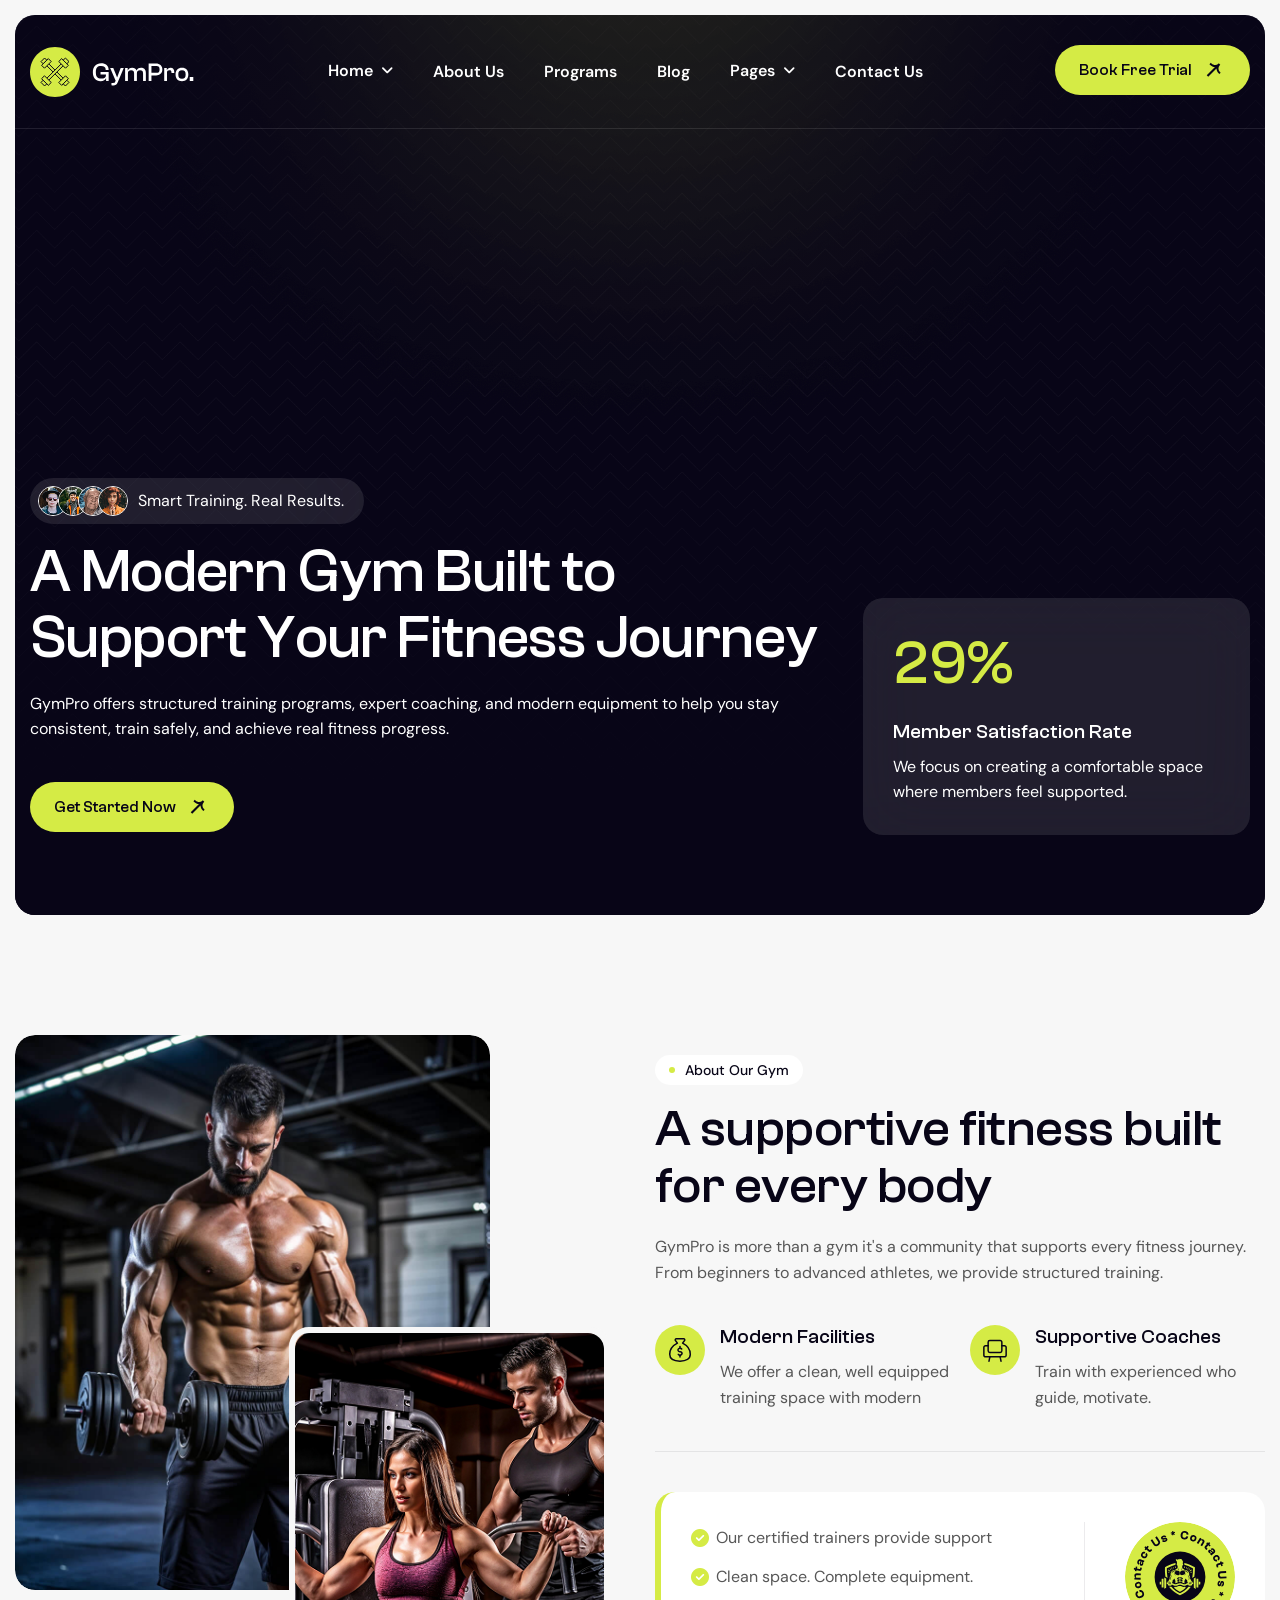
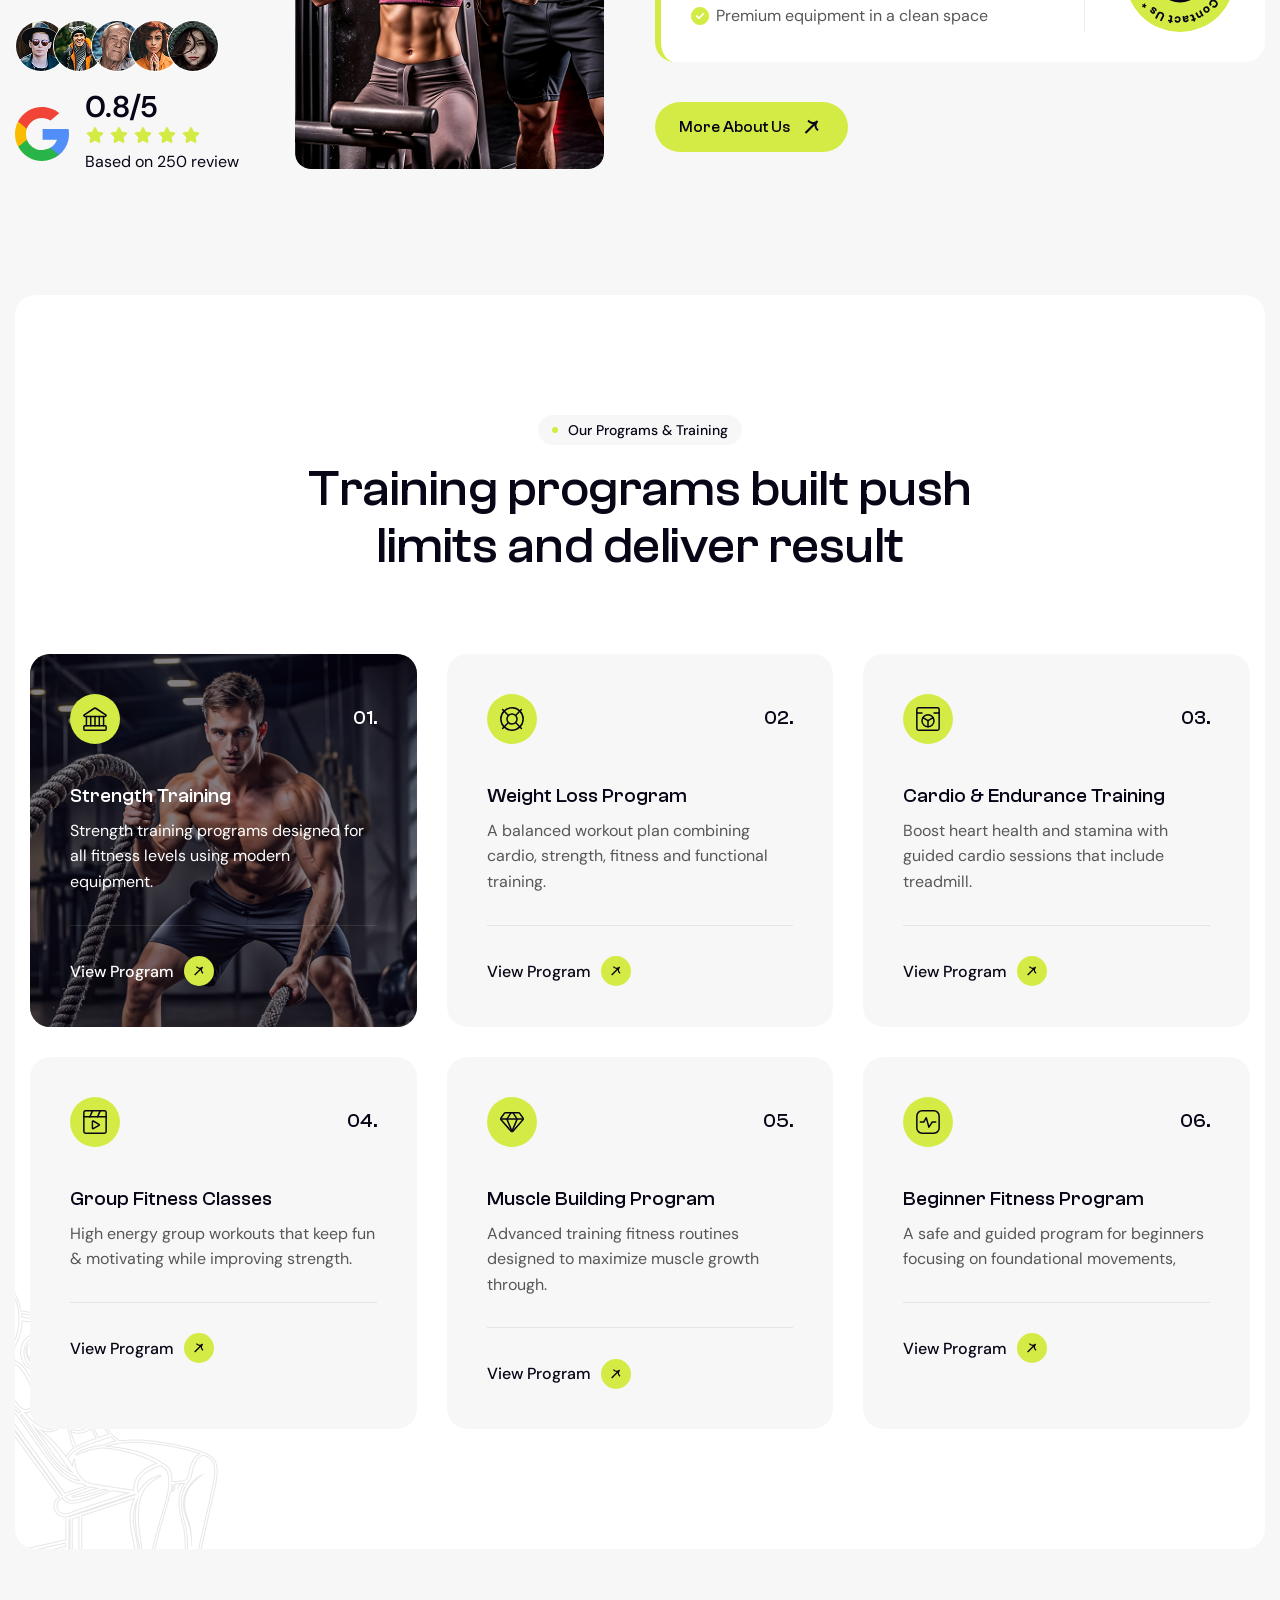
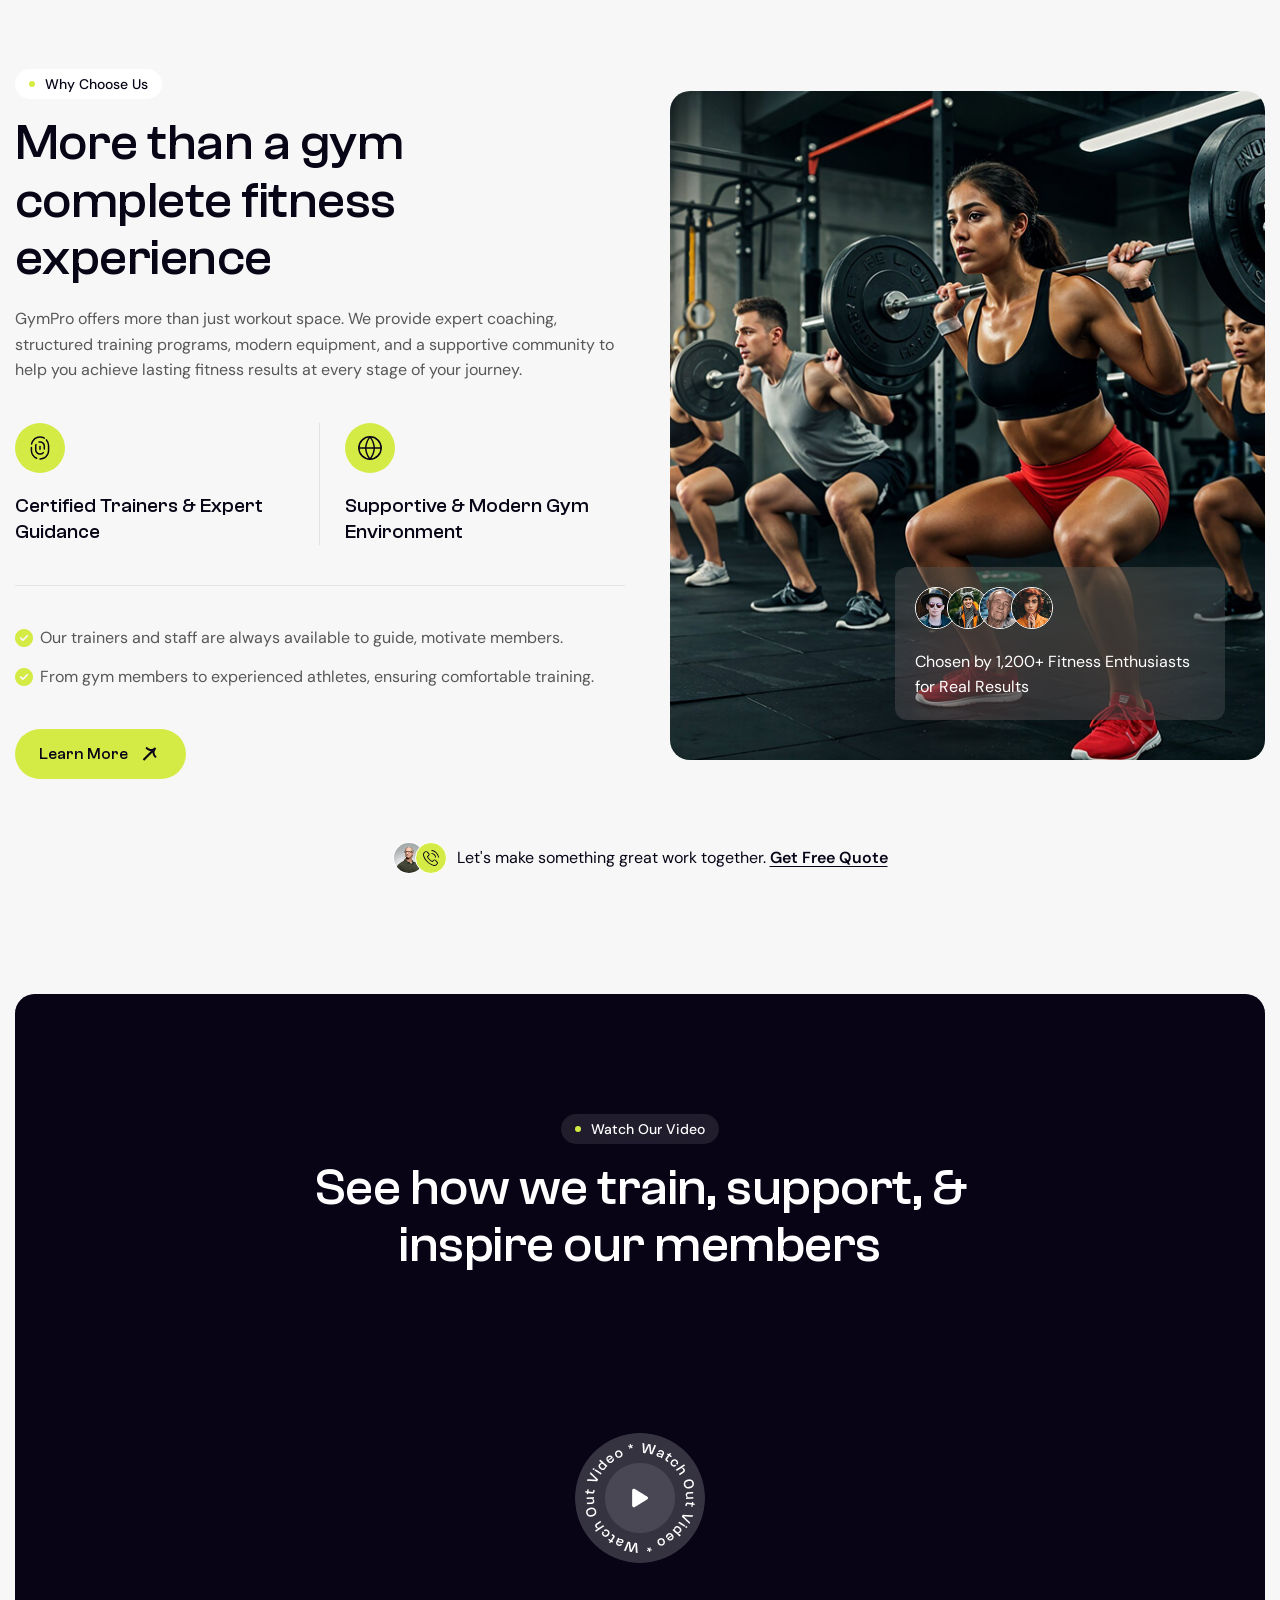
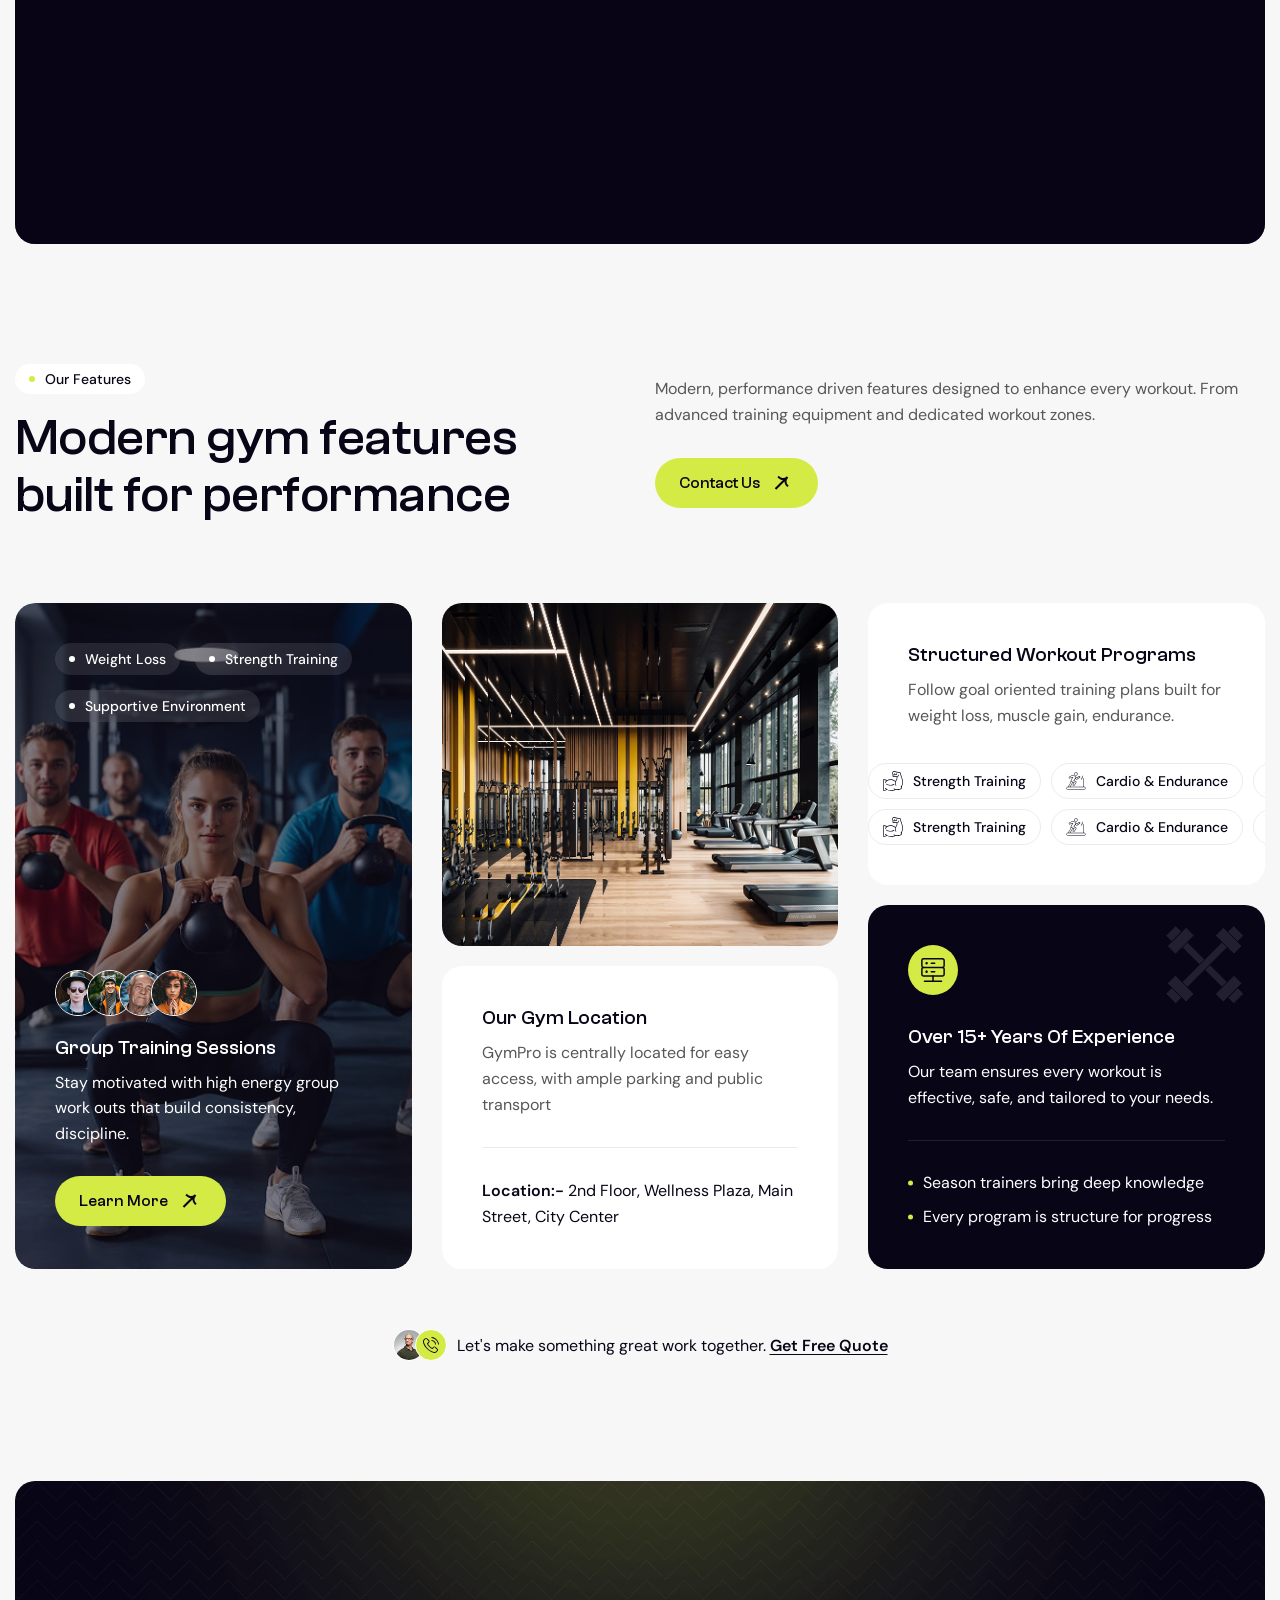
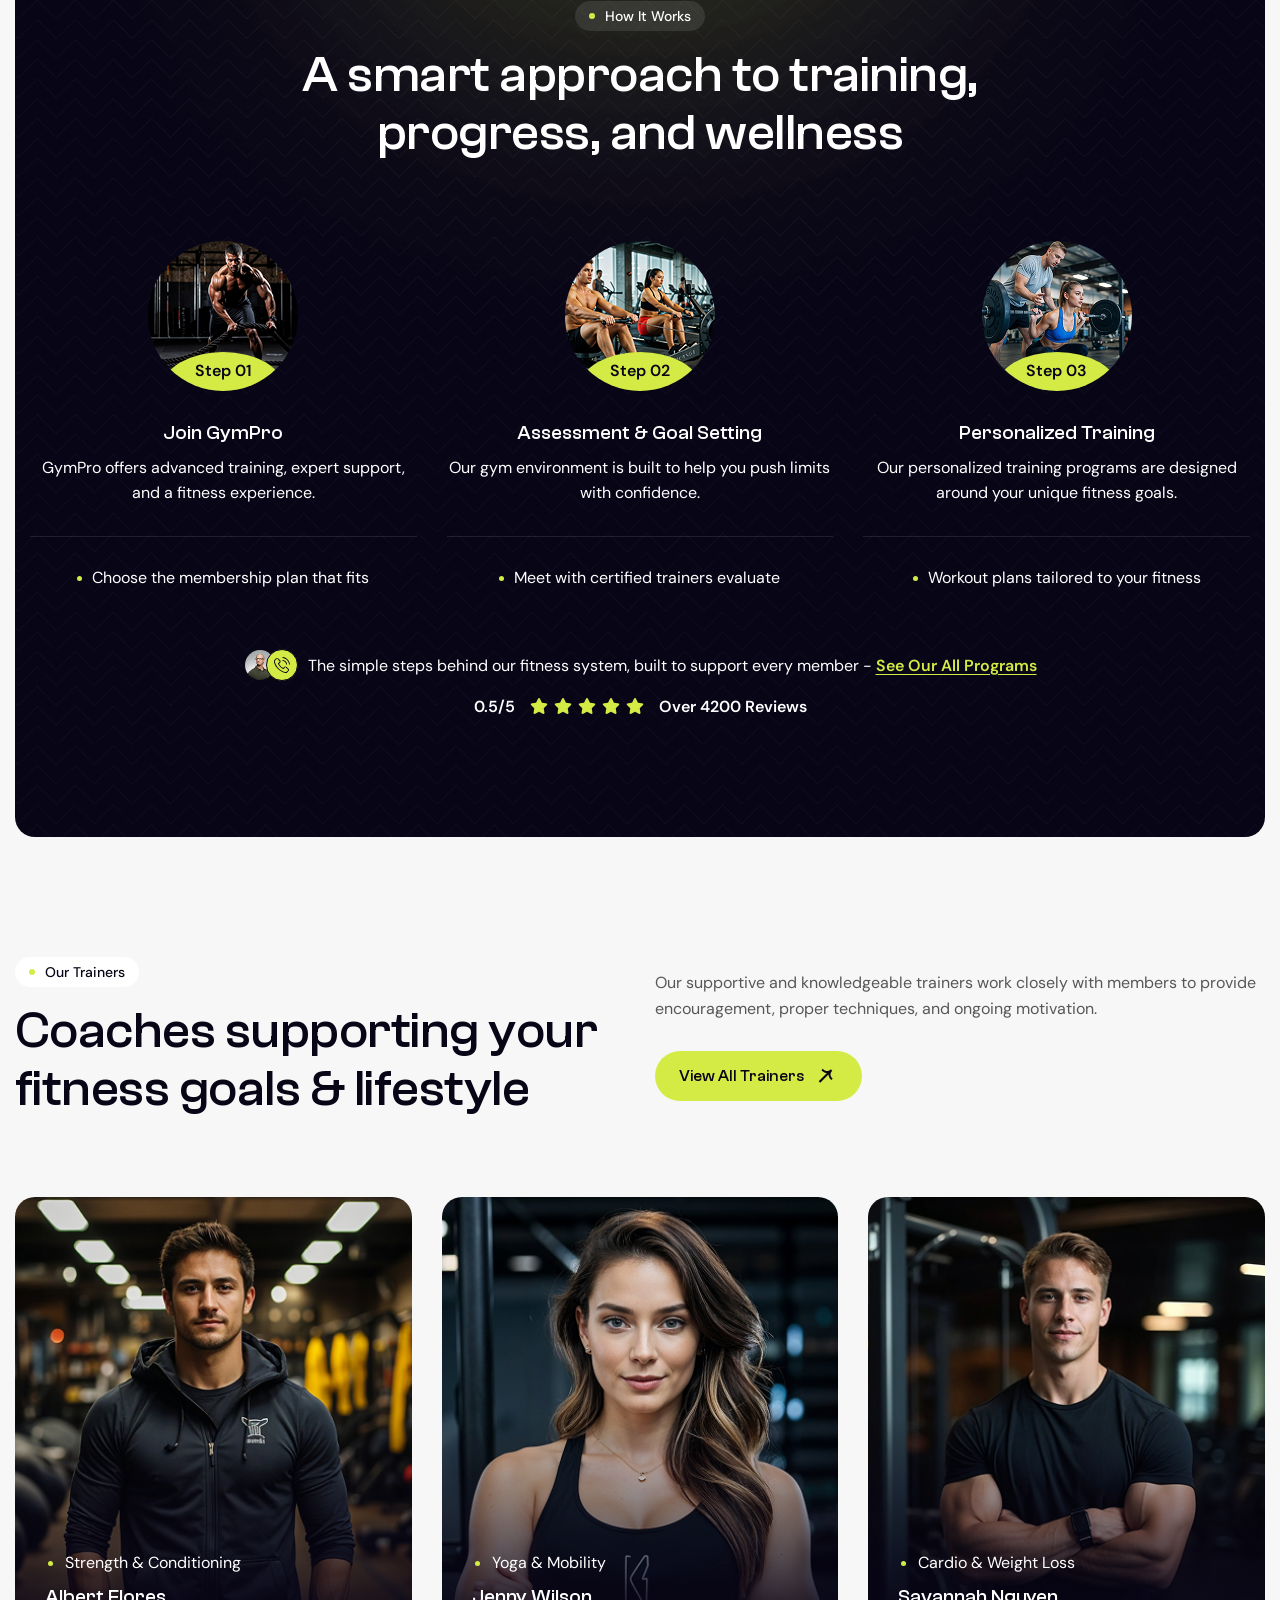
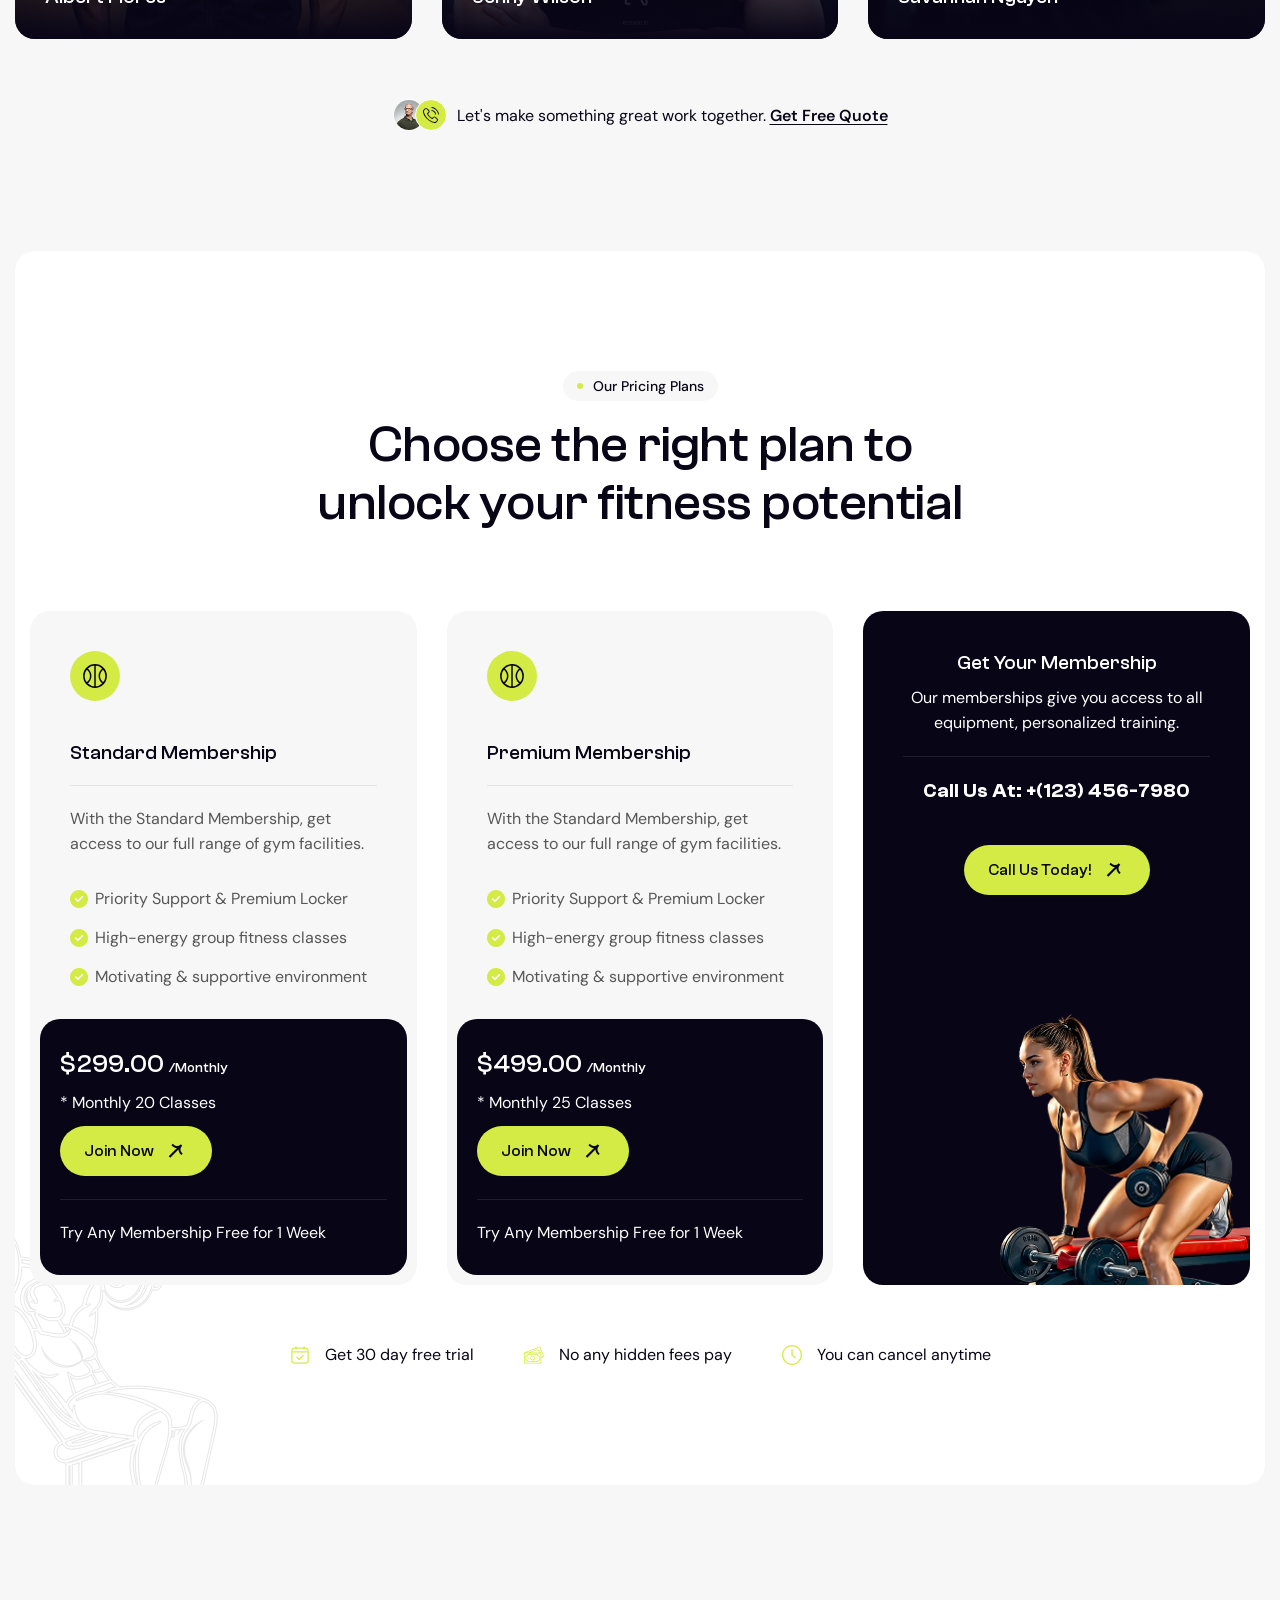
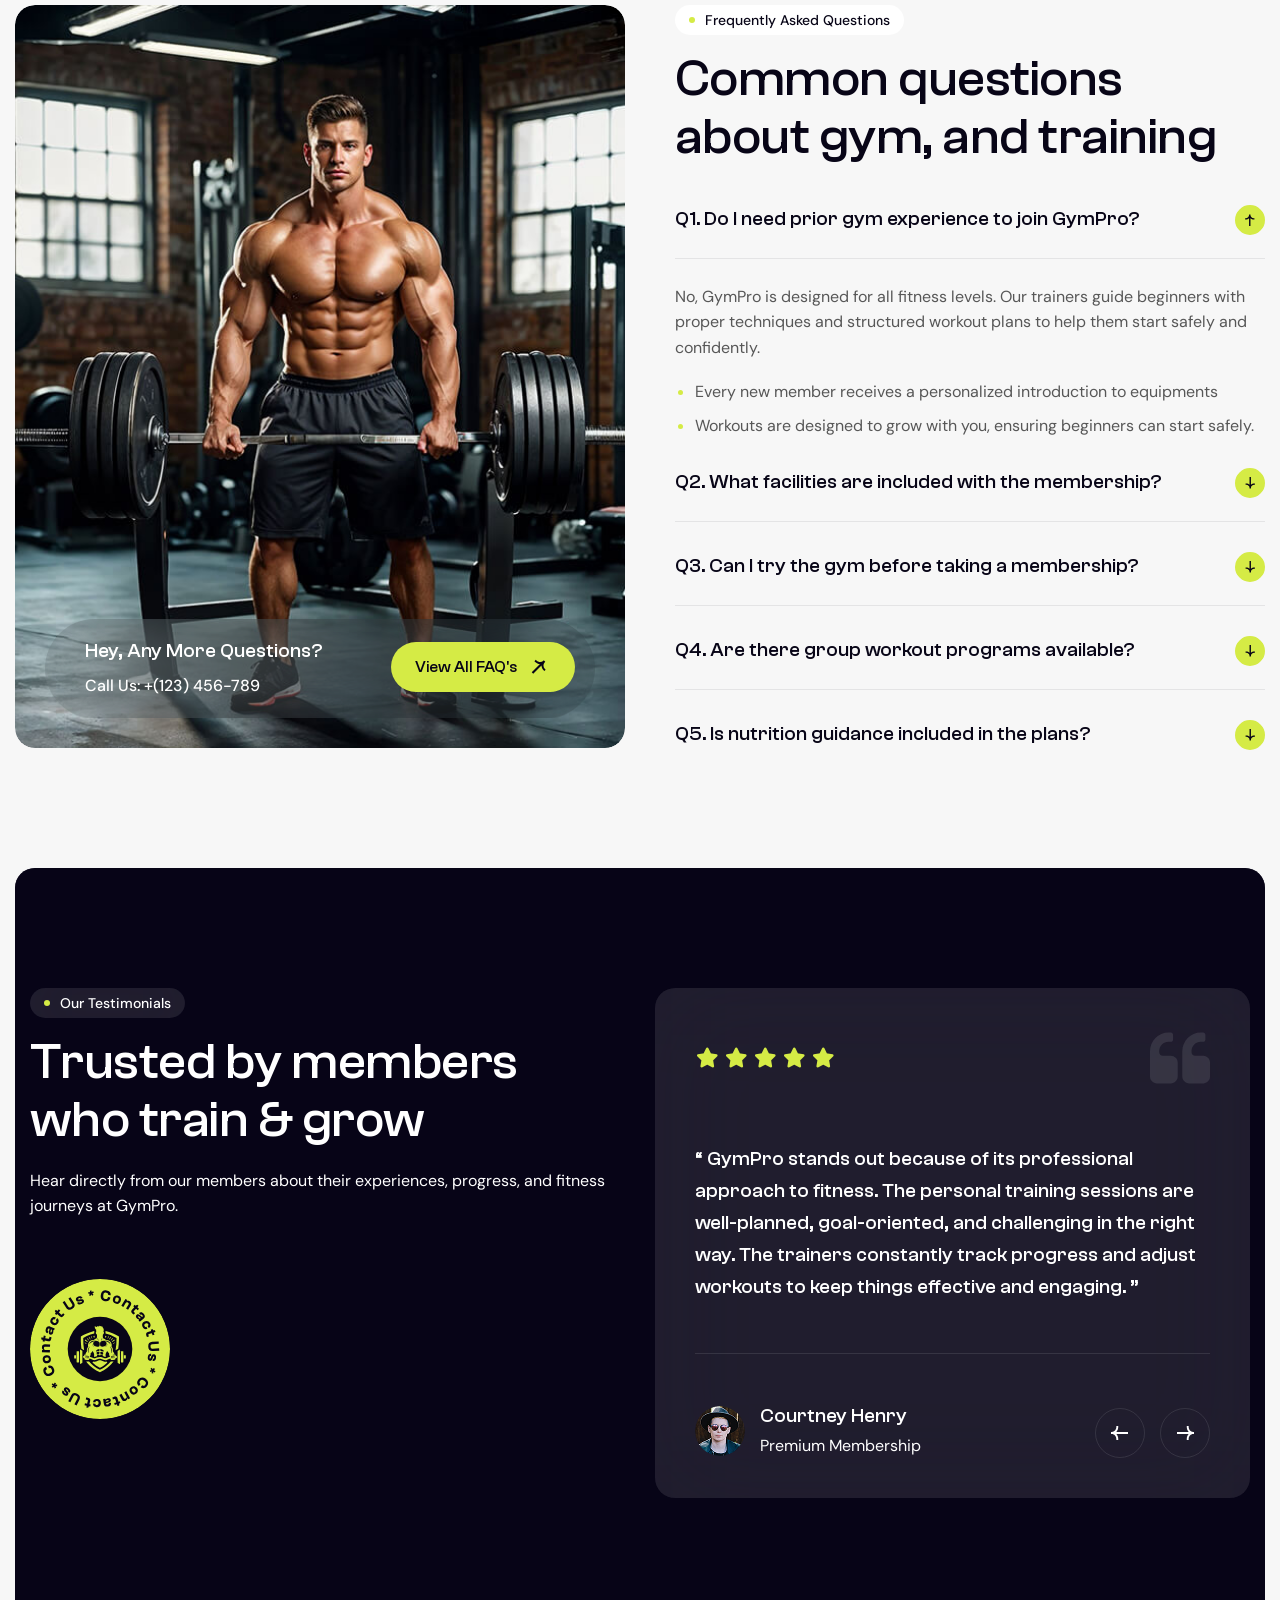
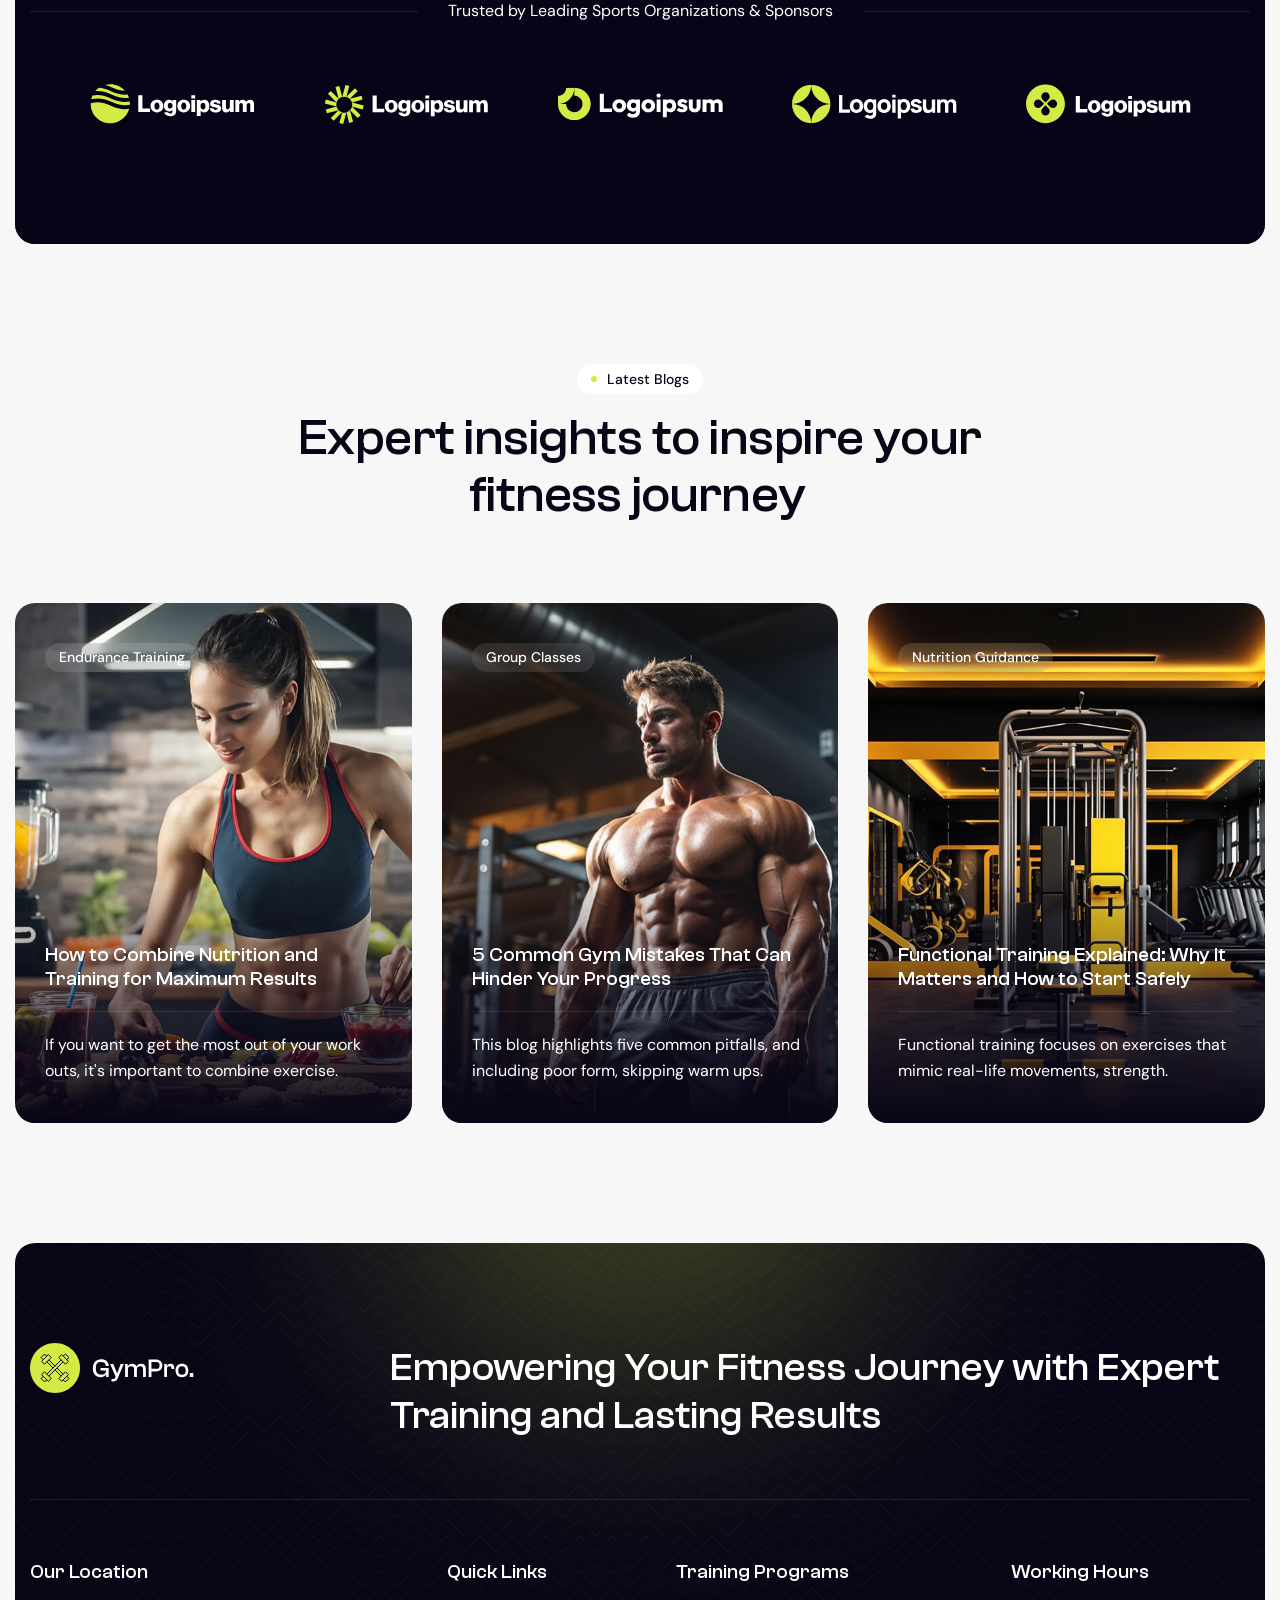
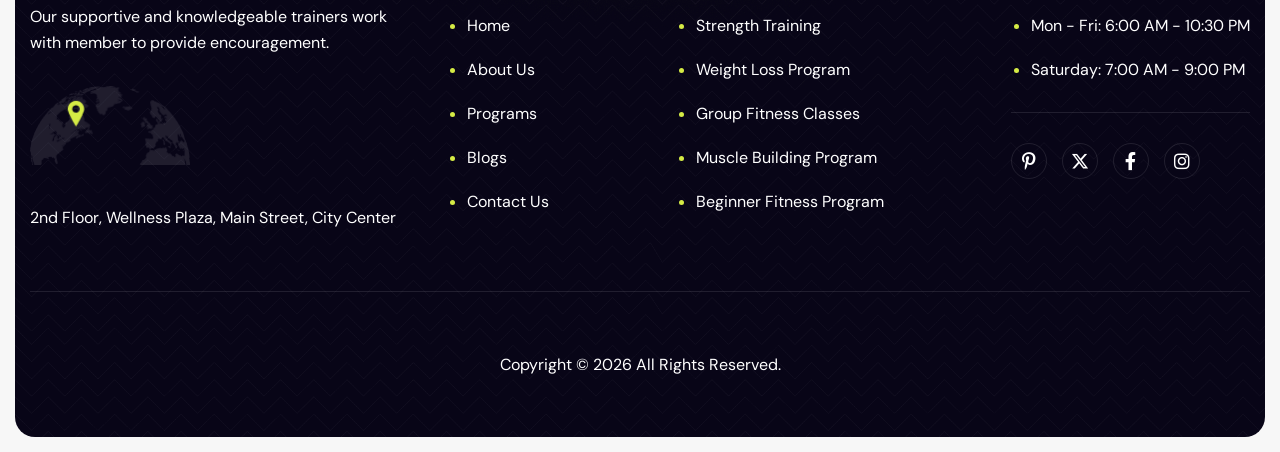
==== index.html @ 41139fae "initialize website project structure with assets, styles, fonts, and base HTML template" ====
<!DOCTYPE html>
<html lang="zxx">
<head>
	<!-- Meta -->
	<meta charset="utf-8">
	<meta http-equiv="X-UA-Compatible" content="IE=edge">
	<meta name="viewport" content="width=device-width, initial-scale=1.0, maximum-scale=1">
	<meta name="description" content="">
	<meta name="keywords" content="">
	<meta name="author" content="Awaiken">
	<!-- Page Title -->
    <title>Gympro - Fitness and Gym HTML Template</title>
	<!-- Favicon Icon -->
	<link rel="shortcut icon" type="image/x-icon" href="images/favicon.png">
    <!-- Google Fonts Css-->
    <link href="css/google-fonts.css" rel="stylesheet">
    <!-- Custom Fonts Css-->
	<link href="css/fonts.css" rel="stylesheet" media="screen">
	<!-- Bootstrap Css -->
	<link href="css/bootstrap.min.css" rel="stylesheet" media="screen">
	<!-- SlickNav Css -->
	<link href="css/slicknav.min.css" rel="stylesheet">
	<!-- Swiper Css -->
	<link rel="stylesheet" href="css/swiper-bundle.min.css">
	<!-- Font Awesome Icon Css-->
	<link href="css/all.min.css" rel="stylesheet" media="screen">
	<!-- Animated Css -->
	<link href="css/animate.css" rel="stylesheet">
    <!-- Magnific Popup Core Css File -->
	<link rel="stylesheet" href="css/magnific-popup.css">
	<!-- Mouse Cursor Css File -->
	<link rel="stylesheet" href="css/mousecursor.css">
	<!-- Main Custom Css -->
	<link href="css/custom.css" rel="stylesheet" media="screen">
</head>
<body>

    <!-- Preloader Start -->
	<div class="preloader">
		<div class="loading-container">
			<div class="loading"></div>
			<div id="loading-icon"><img src="images/loader.svg" alt=""></div>
		</div>
	</div>
	<!-- Preloader End -->

    <!-- Header Start -->
	<header class="main-header">
		<div class="header-sticky">
			<nav class="navbar navbar-expand-lg">
				<div class="container">
					<!-- Logo Start -->
					<a class="navbar-brand" href="index.html">
						<img src="images/logo.svg" alt="Logo">
					</a>
					<!-- Logo End -->

                    <!-- Main Menu Start -->
                    <div class="collapse navbar-collapse main-menu">
                        <div class="nav-menu-wrapper">
                            <ul class="navbar-nav mr-auto" id="menu">
                                <li class="nav-item submenu"><a class="nav-link" href="index.html">Home</a>
                                    <ul>
                                        <li class="nav-item"><a class="nav-link" href="index.html">Home - Version 1</a></li>
                                        <li class="nav-item"><a class="nav-link" href="index-2.html">Home - Version 2</a></li>
                                        <li class="nav-item"><a class="nav-link" href="index-3.html">Home - Version 3</a></li>
                                    </ul>
                                </li>
                                <li class="nav-item"><a class="nav-link" href="about.html">About Us</a>
                                <li class="nav-item"><a class="nav-link" href="programs.html">Programs</a></li>
                                <li class="nav-item"><a class="nav-link" href="blog.html">Blog</a></li>
                                <li class="nav-item submenu"><a class="nav-link" href="index.html#">Pages</a>
                                    <ul>
                                        <li class="nav-item"><a class="nav-link" href="program-single.html">Program Details</a></li>
                                        <li class="nav-item"><a class="nav-link" href="blog-single.html">Blog Details</a></li>
                                        <li class="nav-item"><a class="nav-link" href="trainers.html">Our Trainers</a></li>
                                        <li class="nav-item"><a class="nav-link" href="trainer-single.html">Trainer Details</a></li>
                                        <li class="nav-item"><a class="nav-link" href="pricing.html">Pricing Plan</a></li>
                                        <li class="nav-item"><a class="nav-link" href="testimonials.html">Testimonials</a></li>
                                        <li class="nav-item"><a class="nav-link" href="image-gallery.html">Image Gallery</a></li>
                                        <li class="nav-item"><a class="nav-link" href="video-gallery.html">Video Gallery</a></li>
                                        <li class="nav-item"><a class="nav-link" href="faqs.html">FAQs</a></li>
                                        <li class="nav-item"><a class="nav-link" href="404.html">404</a></li>
                                    </ul>
                                </li>
                                <li class="nav-item"><a class="nav-link" href="contact.html">Contact Us</a></li>
                            </ul>
                        </div>
                        
                        <!-- Header Btn Start -->
                        <div class="header-btn">
                            <a href="contact.html" class="btn-default btn-highlighted">Book Free Trial</a>
                        </div>
                        <!-- Header Btn End -->
                    </div>
					<!-- Main Menu End -->
					<div class="navbar-toggle"></div>
				</div>
			</nav>
			<div class="responsive-menu"></div>
		</div>
	</header>
	<!-- Header End -->

    <!-- Hero Section Start -->
    <div class="hero dark-section parallaxie">
        <!-- Video Start -->
        <div class="hero-bg-video">
            <!-- Selfhosted Video Start -->
            <!-- <video autoplay muted loop id="herovideo"><source src="images/hero-bg-video.mp4" type="video/mp4"></video> -->
            <video autoplay muted loop id="myvideo"><source src="assets/videos/gympro-hero-video.mp4" type="video/mp4"></video>
            
            <!-- Selfhosted Video End -->

            <!-- Youtube Video Start -->
            <!-- <div id="herovideo" class="player" data-property="{videoURL:'OjTRVpgtcG4',containment:'.hero-video', showControls:false, autoPlay:true, loop:true, vol:0, mute:false, startAt:0,  stopAt:296, opacity:1, addRaster:true, quality:'large', optimizeDisplay:true}"></div> -->
            <!-- Youtube Video End -->
        </div>
        <!-- Video End -->
        <div class="container">
            <div class="row align-items-end">
                <div class="col-xl-8">
                    <!-- Hero Content Box Start -->
                    <div class="hero-content-box">
                        <!-- Hero Sub Heading Start -->
                        <div class="hero-sub-heading wow fadeInUp">
                            <!-- Satisfy Client Images Start -->
                            <div class="satisfy-client-images">
                                <div class="satisfy-client-image">
                                    <figure class="image-anime">
                                        <img src="images/author-1.jpg" alt="">
                                    </figure>
                                </div>
                                <div class="satisfy-client-image">
                                    <figure class="image-anime">
                                        <img src="images/author-2.jpg" alt="">
                                    </figure>
                                </div>
                                <div class="satisfy-client-image">
                                    <figure class="image-anime">
                                        <img src="images/author-3.jpg" alt="">
                                    </figure>
                                </div>
                                <div class="satisfy-client-image">
                                    <figure class="image-anime">
                                        <img src="images/author-4.jpg" alt="">
                                    </figure>
                                </div>
                            </div>
                            <!-- Satisfy Client Images End -->

                            <!-- Satisfy Client Content Start -->
                            <div class="satisfy-client-content">
                                <p>Smart Training. Real Results.</p>
                            </div>
                            <!-- Satisfy Client Content End -->
                        </div>
                        <!-- Hero Sub Heading End -->

                        <!-- Section Title Start -->
                        <div class="section-title">
                            <h1 class="text-anime-style-3" data-cursor="-opaque">A Modern Gym Built to Support Your Fitness Journey</h1>
                            <p class="wow fadeInUp" data-wow-delay="0.2s">GymPro offers structured training programs, expert coaching, and modern equipment to help you stay consistent, train safely, and achieve real fitness progress.</p>
                        </div>
                        <!-- Section Title End -->

                        <!-- Hero Button Start -->
                            <div class="hero-btn wow fadeInUp" data-wow-delay="0.4s">
                                <a href="contact.html" class="btn-default btn-highlighted">Get Started Now</a>
                            </div>
                        <!-- Hero Button End -->
                    </div>
                    <!-- Hero Content Box End -->
                </div>

                <div class="col-xl-4">
                    <!-- Hero Counter Box Start -->
                    <div class="hero-counter-box wow fadeInUp">
                        <h2><span class="counter">98</span>%</h2>
                        <h3>Member Satisfaction Rate</h3>
                        <p>We focus on creating a comfortable space where members feel supported.</p>
                    </div>
                    <!-- Hero Counter Box End -->
                </div>
            </div>
        </div>
    </div>
    <!-- Hero Section End -->

    <!-- About Us Section Start -->
    <div class="about-us">
        <div class="container">
            <div class="row align-items-center">
                <div class="col-xl-6">
                    <!-- About US Image Box Start -->
                    <div class="about-us-image-box wow fadeInUp">
                        <!-- About US Image Box 1 Start -->
                        <div class="about-us-image-box-1">
                            <!-- About Us Image Start -->
                            <div class="about-us-image">
                                <figure class="image-anime">
                                    <img src="images/about-us-image-1.jpg" alt="">
                                </figure>
                            </div>
                            <!-- About Us Image End -->
                            
                            <!-- About Us CTA Box Start -->
                            <div class="about-us-cta-box">
                                <!-- Satisfy Client Images Start -->
                                <div class="satisfy-client-images">
                                    <div class="satisfy-client-image">
                                        <figure class="image-anime">
                                            <img src="images/author-1.jpg" alt="">
                                        </figure>
                                    </div>
                                    <div class="satisfy-client-image">
                                        <figure class="image-anime">
                                            <img src="images/author-2.jpg" alt="">
                                        </figure>
                                    </div>
                                    <div class="satisfy-client-image">
                                        <figure class="image-anime">
                                            <img src="images/author-3.jpg" alt="">
                                        </figure>
                                    </div>
                                    <div class="satisfy-client-image">
                                        <figure class="image-anime">
                                            <img src="images/author-4.jpg" alt="">
                                        </figure>
                                    </div>
                                    <div class="satisfy-client-image">
                                        <figure class="image-anime">
                                            <img src="images/author-5.jpg" alt="">
                                        </figure>
                                    </div>
                                </div>
                                <!-- Satisfy Client Images End -->

                                <!-- Google Review Box Start -->
                                <div class="google-rating-box">
                                    <div class="google-rating-logo">
                                        <img src="images/icon-google.svg" alt="">
                                    </div>
                                    <div class="google-rating-info">
                                        <div class="google-rating-header">
                                            <h2><span class="counter">4.9</span>/5</h2>
                                            <span class="google-rating-star">
                                                <i class="fa fa-solid fa-star"></i>
                                                <i class="fa fa-solid fa-star"></i>
                                                <i class="fa fa-solid fa-star"></i>
                                                <i class="fa fa-solid fa-star"></i>
                                                <i class="fa fa-solid fa-star"></i>
                                            </span>
                                        </div>
                                        <div class="google-rating-review-content">
                                            <p>Based on 250 review</p>
                                        </div>
                                    </div>
                                </div>
                                <!-- Google Review Box End -->
                            </div> 
                            <!-- About Us CTA Box End -->
                        </div>
                        <!-- About US Image Box 1 End -->

                        <!-- About US Image Box 2 Start -->
                        <div class="about-us-image-box-2">
                            <!-- About Us Image Start -->
                            <div class="about-us-image">
                                <figure class="image-anime">
                                    <img src="images/about-us-image-2.jpg" alt="">
                                </figure>
                            </div>
                            <!-- About Us Image End -->
                        </div>
                        <!-- About US Image Box 2 End -->
                    </div>
                    <!-- About Us Image Box End -->
                </div>

                <div class="col-xl-6">
                    <!-- About Us Content Box Start -->
                    <div class="about-us-content-box">
                        <!-- Section Title Start -->
                        <div class="section-title">
                            <span class="section-sub-title wow fadeInUp">About Our Gym</span>
                            <h2 class="text-anime-style-3" data-cursor="-opaque">A supportive fitness built for every body</h2>
                            <p class="wow fadeInUp" data-wow-delay="0.2s">GymPro is more than a gym it's a community that supports every fitness journey. From beginners to advanced athletes, we provide structured training.</p>
                        </div>
                        <!-- Section Title End -->

                        <!-- About Us Item List Start -->
                        <div class="about-us-item-list wow fadeInUp" data-wow-delay="0.4s">
                            <!-- About Us Item Start -->
                            <div class="about-us-item">
                                <div class="icon-box">
                                    <img src="images/icon-about-us-item-1.svg" alt="">
                                </div>
                                <div class="about-us-item-content">
                                    <h3>Modern Facilities</h3>
                                    <p>We offer a clean, well equipped training space with modern</p>
                                </div>
                            </div>
                            <!-- About Us Item End -->

                            <!-- About Us Item Start -->
                            <div class="about-us-item">
                                <div class="icon-box">
                                    <img src="images/icon-about-us-item-2.svg" alt="">
                                </div>
                                <div class="about-us-item-content">
                                    <h3>Supportive Coaches</h3>
                                    <p>Train with experienced who guide, motivate.</p>
                                </div>
                            </div>
                            <!-- About Us Item End -->
                        </div>
                        <!-- About Us Item List End -->

                        <!-- About Us Body Start -->
                        <div class="about-us-body wow fadeInUp" data-wow-delay="0.6s">
                            <!-- About Us Body list Start -->
                            <div class="about-us-body-list">
                                <ul>
                                    <li>Our certified trainers provide support</li>
                                    <li>Clean space. Complete equipment.</li>
                                    <li>Premium equipment in a clean space</li>
                                </ul>
                            </div>
                            <!-- About Us Body list End -->
                            
                            <!-- Contact Us Circle Start -->
                            <div class="contact-us-circle">
                                <a href="contact.html">
                                    <img src="images/contact-us-circle.svg" alt="">
                                </a>
                            </div>
                            <!-- Contact Us Circle End -->
                        </div>
                        <!-- About Us Body End -->

                        <!-- About Us Button Start -->
                        <div class="about-us-btn wow fadeInUp" data-wow-delay="0.8s">
                            <a href="about.html" class="btn-default">More About Us</a>
                        </div>
                        <!-- About Us Button End -->
                    </div>
                    <!-- About Us Content Box End -->
                </div>
            </div>
        </div>
    </div>
    <!-- About US Section End -->

    <!-- Our Program Section Start -->
    <div class="our-programs bg-section">
        <div class="container">
            <div class="row section-row">
                <div class="col-lg-12">
                    <!-- Section Title Start -->
                    <div class="section-title section-title-center">
                        <span class="section-sub-title wow fadeInUp">Our Programs & Training</span>
                        <h2 class="text-anime-style-3" data-cursor="-opaque">Training programs built push limits and deliver result</h2>
                    </div>
                    <!-- Section Title End -->
                </div>
            </div>

            <div class="row program-item-list">
                <div class="col-xl-4 col-md-6">
                    <!-- Program Item Start -->
                    <div class="program-item active wow fadeInUp">
                        <!-- Program Item Image Start -->
                        <div class="program-item-image">
                            <figure>
                                <img src="images/program-image-1.jpg" alt="">
                            </figure>
                        </div>
                        <!-- Program Item Image End -->

                        <!-- Program Item Body Start -->
                        <div class="program-item-body">
                            <div class="program-item-header">
                                <div class="icon-box">
                                    <img src="images/icon-program-item-1.svg" alt="">
                                </div>
                                <div class="program-item-no">
                                    <span>01.</span>
                                </div>
                            </div>
                            <div class="program-item-body-content">
                                <div class="program-item-content">
                                    <h2><a href="program-single.html">Strength Training</a></h2>
                                    <p>Strength training programs designed for all fitness levels using modern equipment.</p>
                                </div>
                                <div class="program-item-btn">
                                    <a href="program-single.html" class="readmore-btn">View Program</a>
                                </div>
                            </div>
                        </div>
                        <!-- Program Item Body End -->
                    </div>
                    <!-- Program Item End -->
                </div>

                <div class="col-xl-4 col-md-6">
                    <!-- Program Item Start -->
                    <div class="program-item wow fadeInUp" data-wow-delay="0.2s">
                        <!-- Program Item Image Start -->
                        <div class="program-item-image">
                            <figure>
                                <img src="images/program-image-2.jpg" alt="">
                            </figure>
                        </div>
                        <!-- Program Item Image End -->

                        <!-- Program Item Body Start -->
                        <div class="program-item-body">
                            <div class="program-item-header">
                                <div class="icon-box">
                                    <img src="images/icon-program-item-2.svg" alt="">
                                </div>
                                <div class="program-item-no">
                                    <span>02.</span>
                                </div>
                            </div>
                            <div class="program-item-body-content">
                                <div class="program-item-content">
                                    <h2><a href="program-single.html">Weight Loss Program</a></h2>
                                    <p>A balanced workout plan combining cardio, strength, fitness and functional training.</p>
                                </div>
                                <div class="program-item-btn">
                                    <a href="program-single.html" class="readmore-btn">View Program</a>
                                </div>
                            </div>
                        </div>
                        <!-- Program Item Body End -->
                    </div>
                    <!-- Program Item End -->
                </div>

                <div class="col-xl-4 col-md-6">
                    <!-- Program Item Start -->
                    <div class="program-item wow fadeInUp" data-wow-delay="0.4s">
                        <!-- Program Item Image Start -->
                        <div class="program-item-image">
                            <figure>
                                <img src="images/program-image-3.jpg" alt="">
                            </figure>
                        </div>
                        <!-- Program Item Image End -->

                        <!-- Program Item Body Start -->
                        <div class="program-item-body">
                            <div class="program-item-header">
                                <div class="icon-box">
                                    <img src="images/icon-program-item-3.svg" alt="">
                                </div>
                                <div class="program-item-no">
                                    <span>03.</span>
                                </div>
                            </div>
                            <div class="program-item-body-content">
                                <div class="program-item-content">
                                    <h2><a href="program-single.html">Cardio & Endurance Training</a></h2>
                                    <p>Boost heart health and stamina with guided cardio sessions that include treadmill.</p>
                                </div>
                                <div class="program-item-btn">
                                    <a href="program-single.html" class="readmore-btn">View Program</a>
                                </div>
                            </div>
                        </div>
                        <!-- Program Item Body End -->
                    </div>
                    <!-- Program Item End -->
                </div>

                <div class="col-xl-4 col-md-6">
                    <!-- Program Item Start -->
                    <div class="program-item wow fadeInUp" data-wow-delay="0.6s">
                        <!-- Program Item Image Start -->
                        <div class="program-item-image">
                            <figure>
                                <img src="images/program-image-4.jpg" alt="">
                            </figure>
                        </div>
                        <!-- Program Item Image End -->

                        <!-- Program Item Body Start -->
                        <div class="program-item-body">
                            <div class="program-item-header">
                                <div class="icon-box">
                                    <img src="images/icon-program-item-4.svg" alt="">
                                </div>
                                <div class="program-item-no">
                                    <span>04.</span>
                                </div>
                            </div>
                            <div class="program-item-body-content">
                                <div class="program-item-content">
                                    <h2><a href="program-single.html">Group Fitness Classes</a></h2>
                                    <p>High energy group workouts that keep fun & motivating while improving strength.</p>
                                </div>
                                <div class="program-item-btn">
                                    <a href="program-single.html" class="readmore-btn">View Program</a>
                                </div>
                            </div>
                        </div>
                        <!-- Program Item Body End -->
                    </div>
                    <!-- Program Item End -->
                </div>

                <div class="col-xl-4 col-md-6">
                    <!-- Program Item Start -->
                    <div class="program-item wow fadeInUp" data-wow-delay="0.8s">
                        <!-- Program Item Image Start -->
                        <div class="program-item-image">
                            <figure>
                                <img src="images/program-image-5.jpg" alt="">
                            </figure>
                        </div>
                        <!-- Program Item Image End -->

                        <!-- Program Item Body Start -->
                        <div class="program-item-body">
                            <div class="program-item-header">
                                <div class="icon-box">
                                    <img src="images/icon-program-item-5.svg" alt="">
                                </div>
                                <div class="program-item-no">
                                    <span>05.</span>
                                </div>
                            </div>
                            <div class="program-item-body-content">
                                <div class="program-item-content">
                                    <h2><a href="program-single.html">Muscle Building Program</a></h2>
                                    <p>Advanced training fitness routines designed to maximize muscle growth through.</p>
                                </div>
                                <div class="program-item-btn">
                                    <a href="program-single.html" class="readmore-btn">View Program</a>
                                </div>
                            </div>
                        </div>
                        <!-- Program Item Body End -->
                    </div>
                    <!-- Program Item End -->
                </div>

                <div class="col-xl-4 col-md-6">
                    <!-- Program Item Start -->
                    <div class="program-item wow fadeInUp" data-wow-delay="1s">
                        <!-- Program Item Image Start -->
                        <div class="program-item-image">
                            <figure>
                                <img src="images/program-image-6.jpg" alt="">
                            </figure>
                        </div>
                        <!-- Program Item Image End -->

                        <!-- Program Item Body Start -->
                        <div class="program-item-body">
                            <div class="program-item-header">
                                <div class="icon-box">
                                    <img src="images/icon-program-item-6.svg" alt="">
                                </div>
                                <div class="program-item-no">
                                    <span>06.</span>
                                </div>
                            </div>
                            <div class="program-item-body-content">
                                <div class="program-item-content">
                                    <h2><a href="program-single.html">Beginner Fitness Program</a></h2>
                                    <p>A safe and guided program for beginners focusing on foundational movements,</p>
                                </div>
                                <div class="program-item-btn">
                                    <a href="program-single.html" class="readmore-btn">View Program</a>
                                </div>
                            </div>
                        </div>
                        <!-- Program Item Body End -->
                    </div>
                    <!-- Program Item End -->
                </div>
            </div>
        </div>
    </div>
    <!-- Our Program Section End -->

    <!-- Why Choose Us Section Start -->
    <div class="why-choose-us">
        <div class="container">
            <div class="row align-items-center">
                <div class="col-xl-6">
                    <!-- Why Choose Us Content Start -->
                    <div class="why-choose-us-content">
                        <!-- Section Title Start -->
                        <div class="section-title">
                            <span class="section-sub-title wow fadeInUp">Why Choose Us</span>
                            <h2 class="text-anime-style-3" data-cursor="-opaque">More than a gym complete fitness experience</h2>
                            <p class="wow fadeInUp" data-wow-delay="0.2s">GymPro offers more than just workout space. We provide expert coaching, structured training programs, modern equipment, and a supportive community to help you achieve lasting fitness results at every stage of your journey.</p>
                        </div>
                        <!-- Section Title End -->

                        <!-- Why Choose Us Item List Start -->
                        <div class="why-choose-us-item-list wow fadeInUp" data-wow-delay="0.4s">
                            <!-- Why Choose Us Item Start -->
                            <div class="why-choose-us-item">
                                <div class="icon-box">
                                    <img src="images/icon-why-choose-us-item-1.svg" alt="">
                                </div>
                                <div class="why-choose-us-item-content">
                                    <h3>Certified Trainers & Expert Guidance</h3>
                                </div>
                            </div>
                            <!-- Why Choose Us Item End -->

                            <!-- Why Choose Us Item Start -->
                            <div class="why-choose-us-item">
                                <div class="icon-box">
                                    <img src="images/icon-why-choose-us-item-2.svg" alt="">
                                </div>
                                <div class="why-choose-us-item-content">
                                    <h3>Supportive & Modern Gym Environment</h3>
                                </div>
                            </div>
                            <!-- Why Choose Us Item End -->
                        </div>
                        <!-- Why Choose Us Item List End -->

                        <!-- Why Choose Us List Start -->
                        <div class="why-choose-us-list wow fadeInUp" data-wow-delay="0.6s">
                            <ul>
                                <li>Our trainers and staff are always available to guide, motivate members.</li>
                                <li>From gym members to experienced athletes, ensuring comfortable training.</li>
                            </ul>
                        </div> 
                        <!-- Why Choose Us List End -->

                        <!-- Why Choose Us Button Start -->
                        <div class="why-choose-us-btn wow fadeInUp" data-wow-delay="0.8s">
                            <a href="contact.html" class="btn-default">Learn More</a>
                        </div>
                        <!-- Why Choose Us Button End -->
                    </div>
                    <!-- Why Choose Us Content End -->
                </div>

                <div class="col-xl-6">
                    <!-- Why Choose Us Image Box Start -->
                    <div class="why-choose-us-image-box wow fadeInUp">
                        <!-- Why Choose Us Start -->
                        <div class="why-choose-us-image">
                            <figure>
                                <img src="images/why-choose-us-image.jpg" alt="">
                            </figure>
                        </div>
                        <!-- Why Choose Us End -->

                        <!-- Why Choose Cta Box Start-->
                        <div class="why-choose-cta-box">
                            <!-- Satisfy Client Images Start -->
                            <div class="satisfy-client-images">
                                <div class="satisfy-client-image">
                                    <figure class="image-anime">
                                        <img src="images/author-1.jpg" alt="">
                                    </figure>
                                </div>
                                <div class="satisfy-client-image">
                                    <figure class="image-anime">
                                        <img src="images/author-2.jpg" alt="">
                                    </figure>
                                </div>
                                <div class="satisfy-client-image">
                                    <figure class="image-anime">
                                        <img src="images/author-3.jpg" alt="">
                                    </figure>
                                </div>
                                <div class="satisfy-client-image">
                                    <figure class="image-anime">
                                        <img src="images/author-4.jpg" alt="">
                                    </figure>
                                </div>
                            </div>
                            <!-- Satisfy Client Images End -->

                            <!-- Satisfy Client Content Start -->
                            <div class="satisfy-client-content">
                                <p>Chosen by 1,200+ Fitness Enthusiasts for Real Results</p>
                            </div>
                            <!-- Satisfy Client Content End -->
                        </div>
                        <!-- Why Choose Cta Box End-->
                    </div>
                    <!-- Why Choose Us Image Box End -->
                </div>

                <div class="col-lg-12">
                    <!-- Section Footer Text Start -->
                    <div class="section-footer-text section-satisfy-img wow fadeInUp" data-wow-delay="0.2s">
                        <!-- Satisfy Client Images Start -->
                        <div class="satisfy-client-images">
                            <div class="satisfy-client-image">
                                <figure class="image-anime">
                                    <img src="images/author-6.jpg" alt="">
                                </figure>
                            </div>
                            <div class="satisfy-client-image add-more">
                                <img src="images/icon-phone-primary.svg" alt="">
                            </div>
                        </div>
                        <!-- Satisfy Client Images End -->    
                        <p>Let's make something great work together. <a href="contact.html">Get Free Quote</a></p>
                    </div>
                    <!-- Section Footer Text End -->
                </div>
            </div>
        </div>
    </div>
    <!-- Why Choose Us Section End -->

    <!-- Intro Video Start -->
    <div class="intro-video bg-section dark-section parallaxie">
        <div class="container">
            <div class="row">
                <div class="col-lg-12">
                    <!-- Intro Video Content Start -->
                    <div class="intro-video-content">
                        <!-- Section Title Start -->
                        <div class="section-title">
                            <span class="section-sub-title wow fadeInUp">Watch Our Video</span>
                            <h2 class="text-anime-style-3" data-cursor="-opaque">See how we train, support, & inspire our members</h2>
                        </div>
                        <!-- Section Title End -->
                         
                        <!-- Watch Video Circle Start -->
                        <div class="watch-video-circle wow fadeInUp">
                            <a href="https://www.youtube.com/watch?v=Y-x0efG1seA" class="popup-video" data-cursor-text="Play">
                                <img src="images/watch-video-circle.png" alt="">
                            </a> 
                        </div>     
                        <!-- Watch Video Circle End -->
                    </div>
                    <!-- Intro Video Content End -->
                </div>
            </div>
        </div>
    </div>
    <!-- Intro Video End -->

    <!-- Our Features Section Start-->
    <div class="our-features">
        <div class="container">
             <div class="row section-row align-items-center">
                <div class="col-xl-6">
                    <!-- Section Title Start -->
                    <div class="section-title">
                        <span class="section-sub-title wow fadeInUp">Our Features</span>
                        <h2 class="text-anime-style-3" data-cursor="-opaque">Modern gym features built for performance</h2>
                    </div>
                    <!-- Section Title End -->
                </div>

                <div class="col-xl-6">
                    <!-- Section Content Btn Start -->
                    <div class="section-content-btn">
                        <!-- Section Title Content Start -->
                        <div class="section-title-content wow fadeInUp" data-wow-delay="0.2s">
                            <p>Modern, performance driven features designed to enhance every workout. From advanced training equipment and dedicated workout zones.</p>
                        </div>
                        <!-- Section Title Content End -->
                        
                        <!-- Section Button Start -->
                        <div class="section-btn wow fadeInUp" data-wow-delay="0.4s">
                            <a class="btn-default" href="contact.html">Contact Us</a>
                        </div>
                        <!-- Section Button End -->
                    </div>
                    <!-- Section Content Btn End -->
                </div>
            </div>

            <div class="row">
                <div class="col-lg-12">
                    <!-- Our Features Boxes Start-->
                    <div class="our-features-boxes">
                        <!-- Our Features Box Start-->
                        <div class="our-features-box feature-cta-box wow fadeInUp">
                            <!-- Feature CTA Image Start-->
                            <div class="feature-cta-image">
                                <figure>
                                    <img src="images/our-features-cta-image.jpg" alt="">
                                </figure>
                            </div>
                            <!-- Feature CTA Image End-->

                            <!-- Feature CTA Item Start-->
                            <div class="feature-cta-item">
                                <div class="feature-cta-item-list">
                                    <ul>
                                        <li>Weight Loss</li>
                                        <li>Strength Training</li>
                                        <li>Supportive Environment</li>
                                    </ul>
                                </div>
                                <div class="feature-cta-item-body">
                                    <!-- Satisfy Client Images Start -->
                                    <div class="satisfy-client-images">
                                        <div class="satisfy-client-image">
                                            <figure class="image-anime">
                                                <img src="images/author-1.jpg" alt="">
                                            </figure>
                                        </div>
                                        <div class="satisfy-client-image">
                                            <figure class="image-anime">
                                                <img src="images/author-2.jpg" alt="">
                                            </figure>
                                        </div>
                                        <div class="satisfy-client-image">
                                            <figure class="image-anime">
                                                <img src="images/author-3.jpg" alt="">
                                            </figure>
                                        </div>
                                        <div class="satisfy-client-image">
                                            <figure class="image-anime">
                                                <img src="images/author-4.jpg" alt="">
                                            </figure>
                                        </div>
                                    </div>
                                    <!-- Satisfy Client Images End -->

                                    <div class="feature-cta-item-content">
                                        <h3>Group Training Sessions</h3>
                                        <p>Stay motivated with high energy group work outs that build consistency, discipline.</p>
                                    </div>

                                    <div class="feature-cta-item-btn">
                                        <a href="contact.html" class="btn-default btn-highlighted">Learn More</a>
                                    </div>
                                </div>
                            </div>
                            <!-- Feature CTA Item End-->
                        </div>
                        <!-- Our Features Box End-->

                        <!-- Our Features Box Start-->
                        <div class="our-features-box">
                            <!-- Our Features Image Start-->
                            <div class="our-features-image wow fadeInUp" data-wow-delay="0.2s">
                                <figure>
                                    <img src="images/our-features-image.jpg" alt="">
                                </figure>
                            </div>
                            <!-- Our Features Image End-->

                            <!-- Our Features Item Start-->
                            <div class="our-features-item wow fadeInUp" data-wow-delay="0.4s">
                                <div class="feature-item-content">
                                    <h3>Our Gym Location</h3>
                                    <p>GymPro is centrally located for easy access, with ample parking and public transport</p>
                                </div>
                                <div class="feature-item-body">
                                    <p><span>Location:-</span> 2nd Floor, Wellness Plaza, Main Street, City Center</p>
                                </div>
                            </div>
                            <!-- Our Features Item End-->
                        </div>
                        <!-- Our Features Box End-->

                        <!-- Our Features Box Start-->
                        <div class="our-features-box feature-program-experience-box">
                            <!-- Our Features Item Start-->
                            <div class="our-features-item feature-scrolling-ticker-box wow fadeInUp" data-wow-delay="0.6s">
                                <div class="feature-item-content">
                                    <h3>Structured Workout Programs</h3>
                                    <p>Follow goal oriented training plans built for weight loss, muscle gain, endurance.</p>
                                </div>

                                <!-- Feature Scrolling Ticker Start -->
                                <div class="feature-scrolling-ticker">
                                    <!-- Feature Scrolling Box Start -->
                                    <div class="scrolling-ticker-box">
                                        <div class="scrolling-content">
                                            <span><img src="images/feature-scrolling-ticker-img-1.svg" alt=""> Strength Training</span>
                                            <span><img src="images/feature-scrolling-ticker-img-2.svg" alt=""> Cardio & Endurance</span>
                                            <span><img src="images/feature-scrolling-ticker-img-3.svg" alt=""> Personal Training</span>
                                            <span><img src="images/feature-scrolling-ticker-img-4.svg" alt=""> Yoga & Stretching</span>
                                            <span><img src="images/feature-scrolling-ticker-img-5.svg" alt=""> Cross Training</span>
                                            <span><img src="images/feature-scrolling-ticker-img-6.svg" alt=""> Weight Loss Program</span>
                                        </div>                                    
                                        <div class="scrolling-content">
                                            <span><img src="images/feature-scrolling-ticker-img-1.svg" alt=""> Strength Training</span>
                                            <span><img src="images/feature-scrolling-ticker-img-2.svg" alt=""> Cardio & Endurance</span>
                                            <span><img src="images/feature-scrolling-ticker-img-3.svg" alt=""> Personal Training</span>
                                            <span><img src="images/feature-scrolling-ticker-img-4.svg" alt=""> Yoga & Stretching</span>
                                            <span><img src="images/feature-scrolling-ticker-img-5.svg" alt=""> Cross Training</span>
                                            <span><img src="images/feature-scrolling-ticker-img-6.svg" alt=""> Weight Loss Program</span>
                                        </div>
                                    </div>
                                    <!-- Feature Scrolling Box End -->
                                    
                                    <!-- Feature Scrolling Box Start -->
                                    <div class="scrolling-ticker-box scroll-reverse">
                                        <div class="scrolling-content">
                                            <span><img src="images/feature-scrolling-ticker-img-1.svg" alt=""> Strength Training</span>
                                            <span><img src="images/feature-scrolling-ticker-img-2.svg" alt=""> Cardio & Endurance</span>
                                            <span><img src="images/feature-scrolling-ticker-img-3.svg" alt=""> Personal Training</span>
                                            <span><img src="images/feature-scrolling-ticker-img-4.svg" alt=""> Yoga & Stretching</span>
                                            <span><img src="images/feature-scrolling-ticker-img-5.svg" alt=""> Cross Training</span>
                                            <span><img src="images/feature-scrolling-ticker-img-6.svg" alt=""> Weight Loss Program</span>
                                        </div>                                    
                                        <div class="scrolling-content">
                                            <span><img src="images/feature-scrolling-ticker-img-1.svg" alt=""> Strength Training</span>
                                            <span><img src="images/feature-scrolling-ticker-img-2.svg" alt=""> Cardio & Endurance</span>
                                            <span><img src="images/feature-scrolling-ticker-img-3.svg" alt=""> Personal Training</span>
                                            <span><img src="images/feature-scrolling-ticker-img-4.svg" alt=""> Yoga & Stretching</span>
                                            <span><img src="images/feature-scrolling-ticker-img-5.svg" alt=""> Cross Training</span>
                                            <span><img src="images/feature-scrolling-ticker-img-6.svg" alt=""> Weight Loss Program</span>
                                        </div>
                                    </div>
                                    <!-- Feature Scrolling Box End -->
                                </div>
                                <!-- Feature Scrolling Ticker End -->
                            </div>
                            <!-- Our Features Item End-->

                            <!-- Our Features Item Start-->
                            <div class="our-features-item experience-item wow fadeInUp" data-wow-delay="0.8s">
                                <div class="icon-box">
                                    <img src="images/icon-our-feature-item.svg" alt="">
                                </div>
                                <div class="feature-item-content">
                                    <h3>Over 15+ Years Of Experience</h3>
                                    <p>Our team ensures every workout is effective, safe, and tailored to your needs.</p>
                                    <ul>
                                        <li>Season trainers bring deep knowledge</li>
                                        <li>Every program is structure for progress</li>
                                    </ul>
                                </div>
                            </div>
                            <!-- Our Features Item End-->
                        </div>
                        <!-- Our Features Box End-->
                    </div>
                    <!-- Our Features Boxes End-->
                </div>

                <div class="col-lg-12">
                    <!-- Section Footer Text Start -->
                    <div class="section-footer-text section-satisfy-img wow fadeInUp" data-wow-delay="0.2s">
                        <!-- Satisfy Client Images Start -->
                        <div class="satisfy-client-images">
                            <div class="satisfy-client-image">
                                <figure class="image-anime">
                                    <img src="images/author-6.jpg" alt="">
                                </figure>
                            </div>
                            <div class="satisfy-client-image add-more">
                                <img src="images/icon-phone-primary.svg" alt="">
                            </div>
                        </div>
                        <!-- Satisfy Client Images End -->    
                        <p>Let's make something great work together. <a href="contact.html">Get Free Quote</a></p>
                    </div>
                    <!-- Section Footer Text End -->
                </div>
            </div>
        </div>
    </div>
    <!-- Our Features Section End-->

    <!-- How It Work Section Start -->
    <div class="how-it-work bg-section dark-section">
        <div class="container">
            <div class="row section-row">
                <div class="col-lg-12">
                    <!-- Section Title Start -->
                    <div class="section-title section-title-center">
                        <span class="section-sub-title wow fadeInUp">How It Works</span>
                        <h2 class="text-anime-style-3" data-cursor="-opaque">A smart approach to training, progress, and wellness</h2>
                    </div>
                    <!-- Section Title End -->
                </div>
            </div>

            <div class="row">
                <div class="col-lg-12">
                    <!-- How Work Items List Start -->
                    <div class="how-work-items-list">
                        <!-- How Work Item Start -->
                        <div class="how-work-item wow fadeInUp">
                            <div class="how-work-item-image">
                                <figure class="image-anime">
                                    <img src="images/how-it-work-item-image-1.jpg" alt="">
                                </figure>
                                <div class="how-work-item-step">
                                    <p>Step 01</p>
                                </div>
                            </div>
                            <div class="how-work-item-body">
                                <div class="how-work-item-content">
                                    <h3>Join GymPro</h3>
                                    <p>GymPro offers advanced training, expert support, and a fitness experience.</p>
                                </div>
                                <div class="how-work-item-list">
                                    <ul>
                                        <li>Choose the membership plan that fits</li>
                                    </ul>
                                </div>
                            </div>
                        </div>
                        <!-- How Work Item End -->

                        <!-- How Work Item Start -->
                        <div class="how-work-item wow fadeInUp" data-wow-delay="0.2s">
                            <div class="how-work-item-image">
                                <figure class="image-anime">
                                    <img src="images/how-it-work-item-image-2.jpg" alt="">
                                </figure>
                                <div class="how-work-item-step">
                                    <p>Step 02</p>
                                </div>
                            </div>
                            <div class="how-work-item-body">
                                <div class="how-work-item-content">
                                    <h3>Assessment & Goal Setting</h3>
                                    <p>Our gym environment is built to help you push limits with confidence.</p>
                                </div>
                                <div class="how-work-item-list">
                                    <ul>
                                        <li>Meet with certified trainers evaluate</li>
                                    </ul>
                                </div>
                            </div>
                        </div>
                        <!-- How Work Item End -->

                        <!-- How Work Item Start -->
                        <div class="how-work-item wow fadeInUp" data-wow-delay="0.4s">
                            <div class="how-work-item-image">
                                <figure class="image-anime">
                                    <img src="images/how-it-work-item-image-3.jpg" alt="">
                                </figure>
                                <div class="how-work-item-step">
                                    <p>Step 03</p>
                                </div>
                            </div>
                            <div class="how-work-item-body">
                                <div class="how-work-item-content">
                                    <h3>Personalized Training</h3>
                                    <p>Our personalized training programs are designed around your unique fitness goals.</p>
                                </div>
                                <div class="how-work-item-list">
                                    <ul>
                                        <li>Workout plans tailored to your fitness</li>
                                    </ul>
                                </div>
                            </div>
                        </div>
                        <!-- How Work Item End -->
                    </div>
                    <!-- How Work Items List End -->
                </div>

                <div class="col-lg-12">
                    <!-- Section Footer Text Start -->
                    <div class="section-footer-text section-satisfy-img wow fadeInUp" data-wow-delay="0.6s">
                        <!-- Satisfy Client Images Start -->
                        <div class="satisfy-client-images">
                            <div class="satisfy-client-image">
                                <figure class="image-anime">
                                    <img src="images/author-6.jpg" alt="">
                                </figure>
                            </div>
                            <div class="satisfy-client-image add-more">
                                <img src="images/icon-phone-primary.svg" alt="">
                            </div>
                        </div>
                        <!-- Satisfy Client Images End -->    
                        <p>The simple steps behind our fitness system, built to support every member - <a href="programs.html">See Our All Programs</a></p>
                        <ul>
                            <li><span class="counter">4.9</span>/5</li>
                            <li>
                                <i class="fa-solid fa-star"></i>
                                <i class="fa-solid fa-star"></i>
                                <i class="fa-solid fa-star"></i>
                                <i class="fa-solid fa-star"></i>
                                <i class="fa-solid fa-star"></i>
                            </li>
                            <li>Over 4200 Reviews</li>
                        </ul>
                    </div>
                    <!-- Section Footer Text End -->
                </div>
            </div>
        </div>
    </div>
    <!-- How It Work Section End -->

    <!-- Our Trainers Section Start -->
    <div class="our-trainers">
        <div class="container">
            <div class="row section-row align-items-center">
                <div class="col-xl-6">
                    <!-- Section Title Start -->
                    <div class="section-title">
                        <span class="section-sub-title wow fadeInUp">Our Trainers</span>
                        <h2 class="text-anime-style-3" data-cursor="-opaque">Coaches supporting your fitness goals & lifestyle</h2>
                    </div>
                    <!-- Section Title End -->
                </div>

                <div class="col-xl-6">
                    <!-- Section Content Button Start -->
                    <div class="section-content-btn">
                        <!-- Section Title Content Start -->
                        <div class="section-title-content wow fadeInUp" data-wow-delay="0.2s">
                            <p>Our supportive and knowledgeable trainers work closely with members to provide encouragement, proper techniques, and ongoing motivation.</p>
                        </div>
                        <!-- Section Title Content End -->

                        <!-- Section Button Start -->
                        <div class="section-btn wow fadeInUp" data-wow-delay="0.4s">
                            <a href="trainers.html" class="btn-default">View All Trainers</a>
                        </div>
                        <!-- Section Button End -->
                    </div>   
                    <!-- Section Content Button End -->
                </div>
            </div>

            <div class="row">
                <div class="col-xl-4 col-md-6">
                    <!-- Trainer Item Start -->
                    <div class="trainer-item wow fadeInUp" data-wow-delay="0.2s">
                        <div class="trainer-item-image">
                            <a href="trainer-single.html" data-cursor-text="View">
                                <figure>
                                    <img src="images/trainer-1.jpg" alt="">
                                </figure>
                            </a>
                        </div>
                        <div class="trainer-social-list">
                            <ul>
                                <li><a href="index.html#"><i class="fa-brands fa-pinterest-p"></i></a></li>
                                <li><a href="index.html#"><i class="fa-brands fa-x-twitter"></i></a></li>
                                <li><a href="index.html#"><i class="fa-brands fa-facebook-f"></i></a></li>
                                <li><a href="index.html#"><i class="fa-brands fa-instagram"></i></a></li>
                            </ul>
                        </div>
                        <div class="trainer-item-content">
                            <ul>
                                <li>Strength & Conditioning</li>
                            </ul>
                            <h2><a href="trainer-single.html">Albert Flores</a></h2>
                        </div>                        
                    </div>
                    <!-- Trainer Item End -->
                </div>

                <div class="col-xl-4 col-md-6">
                    <!-- Trainer Item Start -->
                    <div class="trainer-item wow fadeInUp" data-wow-delay="0.4s">
                        <div class="trainer-item-image">
                            <a href="trainer-single.html" data-cursor-text="View">
                                <figure>
                                    <img src="images/trainer-2.jpg" alt="">
                                </figure>
                            </a>
                        </div>
                        <div class="trainer-social-list">
                            <ul>
                                <li><a href="index.html#"><i class="fa-brands fa-pinterest-p"></i></a></li>
                                <li><a href="index.html#"><i class="fa-brands fa-x-twitter"></i></a></li>
                                <li><a href="index.html#"><i class="fa-brands fa-facebook-f"></i></a></li>
                                <li><a href="index.html#"><i class="fa-brands fa-instagram"></i></a></li>
                            </ul>
                        </div>
                        <div class="trainer-item-content">
                            <ul>
                                <li>Yoga & Mobility</li>
                            </ul>
                            <h2><a href="trainer-single.html">Jenny Wilson</a></h2>
                        </div>                        
                    </div>
                    <!-- Trainer Item End -->
                </div>

                <div class="col-xl-4 col-md-6">
                    <!-- Trainer Item Start -->
                    <div class="trainer-item wow fadeInUp" data-wow-delay="0.6s">
                        <div class="trainer-item-image">
                            <a href="trainer-single.html" data-cursor-text="View">
                                <figure>
                                    <img src="images/trainer-4.jpg" alt="">
                                </figure>
                            </a>
                        </div>
                        <div class="trainer-social-list">
                            <ul>
                                <li><a href="index.html#"><i class="fa-brands fa-pinterest-p"></i></a></li>
                                <li><a href="index.html#"><i class="fa-brands fa-x-twitter"></i></a></li>
                                <li><a href="index.html#"><i class="fa-brands fa-facebook-f"></i></a></li>
                                <li><a href="index.html#"><i class="fa-brands fa-instagram"></i></a></li>
                            </ul>
                        </div>
                        <div class="trainer-item-content">
                            <ul>
                                <li>Cardio & Weight Loss</li>
                            </ul>
                            <h2><a href="trainer-single.html">Savannah Nguyen</a></h2>
                        </div>                        
                    </div>
                    <!-- Trainer Item End -->
                </div>

                <div class="col-lg-12">
                    <!-- Section Footer Text Start -->
                    <div class="section-footer-text section-satisfy-img wow fadeInUp" data-wow-delay="0.8s">
                        <!-- Satisfy Client Images Start -->
                        <div class="satisfy-client-images">
                            <div class="satisfy-client-image">
                                <figure class="image-anime">
                                    <img src="images/author-6.jpg" alt="">
                                </figure>
                            </div>
                            <div class="satisfy-client-image add-more">
                                <img src="images/icon-phone-primary.svg" alt="">
                            </div>
                        </div>
                        <!-- Satisfy Client Images End -->    
                        <p>Let's make something great work together. <a href="contact.html">Get Free Quote</a></p>
                    </div>
                    <!-- Section Footer Text End -->
                </div>
            </div>
        </div>
    </div>
    <!-- Our Trainers Section End -->
     
    <!-- Our Pricing Section Start -->
    <div class="our-pricing bg-section">
        <div class="container">
            <div class="row section-row">
                <div class="col-lg-12">
                    <!-- Section Title Start -->
                    <div class="section-title section-title-center">
                        <span class="section-sub-title wow fadeInUp">Our Pricing Plans</span>
                        <h2 class="text-anime-style-3" data-cursor="-opaque">Choose the right plan to unlock your fitness potential</h2>
                    </div>
                    <!-- Section Title End -->
                </div>
            </div>

            <div class="row">
                <div class="col-xl-4 col-md-6">
                    <!-- Pricing Item Start -->
                    <div class="pricing-item wow fadeInUp" data-wow-delay="0.2s">
                        <!-- Pricing Item Header Start -->
                        <div class="pricing-item-header">
                            <div class="icon-box">
                                <img src="images/icon-pricing-item-1.svg" alt="">
                            </div>
                            <div class="pricing-item-content">
                                <h2>Standard Membership</h2>
                                <p>With the Standard Membership, get access to our full range of gym facilities.</p>
                            </div>
                            <div class="pricing-item-list">
                                <ul>
                                    <li>Priority Support & Premium Locker</li>
                                    <li>High-energy group fitness classes</li>
                                    <li>Motivating & supportive environment</li>
                                </ul>
                            </div>
                        </div>
                        <!-- Pricing Item Header End -->

                        <!-- Pricing Item Body Start -->
                        <div class="pricing-item-body">
                            <div class="pricing-item-price-box">
                                <div class="pricing-item-price">
                                    <h2>$299.00 <sub>/Monthly</sub></h2>
                                    <p>* Monthly 20 Classes</p>
                                </div>
                                <div class="pricing-item-btn">
                                    <a href="contact.html" class="btn-default btn-highlighted">Join Now</a>
                                </div>
                            </div>
                            <div class="pricing-item-body-content">
                                <p>Try Any Membership Free for 1 Week</p>
                            </div>
                        </div>
                        <!-- Pricing Item Body End -->
                    </div>
                    <!-- Pricing Item End -->
                </div>

                <div class="col-xl-4 col-md-6">
                    <!-- Pricing Item Start -->
                    <div class="pricing-item wow fadeInUp" data-wow-delay="0.4s">
                        <!-- Pricing Item Header Start -->
                        <div class="pricing-item-header">
                            <div class="icon-box">
                                <img src="images/icon-pricing-item-1.svg" alt="">
                            </div>
                            <div class="pricing-item-content">
                                <h2>Premium Membership</h2>
                                <p>With the Standard Membership, get access to our full range of gym facilities.</p>
                            </div>
                            <div class="pricing-item-list">
                                <ul>
                                    <li>Priority Support & Premium Locker</li>
                                    <li>High-energy group fitness classes</li>
                                    <li>Motivating & supportive environment</li>
                                </ul>
                            </div>
                        </div>
                        <!-- Pricing Item Header End -->

                        <!-- Pricing Item Body Start -->
                        <div class="pricing-item-body">
                            <div class="pricing-item-price-box">
                                <div class="pricing-item-price">
                                    <h2>$499.00 <sub>/Monthly</sub></h2>
                                    <p>* Monthly 25 Classes</p>
                                </div>
                                <div class="pricing-item-btn">
                                    <a href="contact.html" class="btn-default btn-highlighted">Join Now</a>
                                </div>
                            </div>
                            <div class="pricing-item-body-content">
                                <p>Try Any Membership Free for 1 Week</p>
                            </div>
                        </div>
                        <!-- Pricing Item Body End -->
                    </div>
                    <!-- Pricing Item End -->
                </div>

                <div class="col-xl-4">
                    <!-- Pricing CTA Box Start-->
                    <div class="pricing-cta-box wow fadeInUp" data-wow-delay="0.6s">
                        <!-- Pricing CTA Header Start-->
                        <div class="pricing-cta-header">
                            <div class="pricing-cta-content">
                                <h2>Get Your Membership</h2>
                                <p>Our memberships give you access to all equipment, personalized training.</p>
                                <h3>Call Us At: <a href="tel:123456789">+(123) 456-7980</a></h3>
                            </div>
                            <div class="pricing-cta-btn">
                                <a href="contact.html" class="btn-default btn-highlighted">Call Us Today!</a>
                            </div>
                        </div>
                        <!-- Pricing CTA Header End-->

                        <!-- Pricing CTA Image Start-->
                        <div class="pricing-cta-image">
                            <figure>
                                <img src="images/our-pricing-cta-image.png" alt="">
                            </figure>
                        </div>
                        <!-- Pricing CTA Image End-->
                    </div>
                    <!-- Pricing CTA Box End-->
                </div>

                <div class="col-lg-12">
                    <!-- Pricing Benifit List Start -->
                    <div class="pricing-benefit-list wow fadeInUp" data-wow-delay="0.8s">
                        <ul>
                            <li><img src="images/icon-pricing-benefit-1.svg" alt="">Get 30 day free trial</li>
                            <li><img src="images/icon-pricing-benefit-2.svg" alt="">No any hidden fees pay</li>
                            <li><img src="images/icon-pricing-benefit-3.svg" alt="">You can cancel anytime</li>
                        </ul>
                    </div>
                    <!-- Pricing Benifit List End -->
                </div>
            </div>
        </div>
    </div>
    <!-- Our Pricing Section End -->

    <!-- Our FAQs Section Start -->
    <div class="our-faqs">
        <div class="container">
            <div class="row">
                <div class="col-xl-6">
                    <!-- Faqs Image Box Start -->
                    <div class="faqs-image-box wow fadeInUp">
                        <!-- Faqs Image Start -->
                        <div class="faqs-image">
                            <figure class="image-anime">
                                <img src="images/faqs-image.jpg" alt="">
                            </figure>
                        </div>
                        <!-- Faqs Image End -->

                        <!-- Faqs CTA Box Start -->
                        <div class="faq-cta-box">
                            <div class="faqs-cta-content">
                                <h3>Hey, Any More Questions?</h3>
                                <p>Call Us: <a href="tel:123456789">+(123) 456-789</a></p>
                            </div>
                            <div class="faqs-cta-btn">
                                <a href="faqs.html" class="btn-default btn-highlighted">View all FAQ's</a>
                            </div>
                        </div>
                        <!-- Faqs CTA Box End -->
                    </div>
                    <!-- Faqs Image Box End -->
                </div>

                <div class="col-xl-6">
                    <!-- Faqs Content Start -->
                    <div class="faqs-content">
                        <!-- Section Title Start -->
                        <div class="section-title">
                            <span class="section-sub-title wow fadeInUp">Frequently Asked Questions</span>
                            <h2 class="text-anime-style-3" data-cursor="-opaque">Common questions about gym, and training</h2>
                        </div>
                        <!-- Section Title End -->

                        <!-- FAQ Accordion Start -->
                        <div class="faq-accordion" id="accordion">
                            <!-- FAQ Item Start -->
                            <div class="accordion-item wow fadeInUp">
                                <h2 class="accordion-header" id="heading1">
                                    <button class="accordion-button" type="button" data-bs-toggle="collapse" data-bs-target="#collapse1" aria-expanded="true" aria-controls="collapse1">
                                        Q1. Do I need prior gym experience to join GymPro?
                                    </button>
                                </h2>
                                <div id="collapse1" class="accordion-collapse collapse show" role="region" aria-labelledby="heading1" data-bs-parent="#accordion">
                                    <div class="accordion-body">
                                        <p>No, GymPro is designed for all fitness levels. Our trainers guide beginners with proper techniques and structured workout plans to help them start safely and confidently.</p>
                                        <ul>
                                            <li>Every new member receives a personalized introduction to equipments</li>
                                            <li>Workouts are designed to grow with you, ensuring beginners can start safely.</li>
                                        </ul>
                                    </div>
                                </div>
                            </div>
                            <!-- FAQ Item End -->

                            <!-- FAQ Item Start -->
                            <div class="accordion-item wow fadeInUp" data-wow-delay="0.2s">
                                <h2 class="accordion-header" id="heading2">
                                    <button class="accordion-button collapsed" type="button" data-bs-toggle="collapse" data-bs-target="#collapse2" aria-expanded="false" aria-controls="collapse2">
                                        Q2. What facilities are included with the membership?
                                    </button>
                                </h2>
                                <div id="collapse2" class="accordion-collapse collapse" role="region" aria-labelledby="heading2" data-bs-parent="#accordion">
                                    <div class="accordion-body">
                                        <p>No, GymPro is designed for all fitness levels. Our trainers guide beginners with proper techniques and structured workout plans to help them start safely and confidently.</p>
                                        <ul>
                                            <li>Every new member receives a personalized introduction to equipments</li>
                                            <li>Workouts are designed to grow with you, ensuring beginners can start safely.</li>
                                        </ul>
                                    </div>
                                </div>
                            </div>
                            <!-- FAQ Item End -->

                            <!-- FAQ Item Start -->
                            <div class="accordion-item wow fadeInUp" data-wow-delay="0.4s">
                                <h2 class="accordion-header" id="heading3">
                                    <button class="accordion-button collapsed" type="button" data-bs-toggle="collapse" data-bs-target="#collapse3" aria-expanded="false" aria-controls="collapse3">
                                        Q3. Can I try the gym before taking a membership?
                                    </button>
                                </h2>
                                <div id="collapse3" class="accordion-collapse collapse" role="region" aria-labelledby="heading3" data-bs-parent="#accordion">
                                    <div class="accordion-body">
                                        <p>No, GymPro is designed for all fitness levels. Our trainers guide beginners with proper techniques and structured workout plans to help them start safely and confidently.</p>
                                        <ul>
                                            <li>Every new member receives a personalized introduction to equipments</li>
                                            <li>Workouts are designed to grow with you, ensuring beginners can start safely.</li>
                                        </ul>
                                    </div>
                                </div>
                            </div>
                            <!-- FAQ Item End -->

                            <!-- FAQ Item Start -->
                            <div class="accordion-item wow fadeInUp" data-wow-delay="0.6s">
                                <h2 class="accordion-header" id="heading4">
                                    <button class="accordion-button collapsed" type="button" data-bs-toggle="collapse" data-bs-target="#collapse4" aria-expanded="false" aria-controls="collapse4">
                                        Q4. Are there group workout programs available?
                                    </button>
                                </h2>
                                <div id="collapse4" class="accordion-collapse collapse" role="region" aria-labelledby="heading4" data-bs-parent="#accordion">
                                    <div class="accordion-body">
                                        <p>No, GymPro is designed for all fitness levels. Our trainers guide beginners with proper techniques and structured workout plans to help them start safely and confidently.</p>
                                        <ul>
                                            <li>Every new member receives a personalized introduction to equipments</li>
                                            <li>Workouts are designed to grow with you, ensuring beginners can start safely.</li>
                                        </ul>
                                    </div>
                                </div>
                            </div>
                            <!-- FAQ Item End -->

                            <!-- FAQ Item Start -->
                            <div class="accordion-item wow fadeInUp" data-wow-delay="0.8s">
                                <h2 class="accordion-header" id="heading5">
                                    <button class="accordion-button collapsed" type="button" data-bs-toggle="collapse" data-bs-target="#collapse5" aria-expanded="false" aria-controls="collapse5">
                                        Q5. Is nutrition guidance included in the plans?
                                    </button>
                                </h2>
                                <div id="collapse5" class="accordion-collapse collapse" role="region" aria-labelledby="heading5" data-bs-parent="#accordion">
                                    <div class="accordion-body">
                                        <p>No, GymPro is designed for all fitness levels. Our trainers guide beginners with proper techniques and structured workout plans to help them start safely and confidently.</p>
                                        <ul>
                                            <li>Every new member receives a personalized introduction to equipments</li>
                                            <li>Workouts are designed to grow with you, ensuring beginners can start safely.</li>
                                        </ul>
                                    </div>
                                </div>
                            </div>
                            <!-- FAQ Item End -->
                        </div>
                        <!-- FAQ Accordion End -->
                    </div>
                    <!-- Faqs Content End -->
                </div>
            </div>
        </div>
    </div>
    <!-- Our FAQs Section End -->

    <!-- Our Testimonial Section Start -->
    <div class="our-testimonials bg-section dark-section parallaxie">
        <div class="container">
            <div class="row">
                <div class="col-xl-6">
                    <!-- Our Testimonial Content Start -->
                    <div class="our-testimonial-content">
                        <!-- Section Title Start -->
                        <div class="section-title">
                            <span class="section-sub-title wow fadeInUp">Our Testimonials</span>
                            <h2 class="text-anime-style-3" data-cursor="-opaque">Trusted by members who train & grow</h2>
                            <p class="wow fadeInUp" data-wow-delay="0.2s">Hear directly from our members about their experiences, progress, and fitness journeys at GymPro.</p>
                        </div>
                        <!-- Section Title End -->

                        <!-- Contact Us Circle Start -->
                        <div class="contact-us-circle wow fadeInUp" data-wow-delay="0.4s">
                            <a href="contact.html">
                                <img src="images/contact-us-circle.svg" alt="">
                            </a>
                        </div>
                        <!-- Contact Us Circle End -->
                    </div>
                    <!-- Our Testimonial Content End -->
                </div>

                <div class="col-xl-6">
                    <!-- Testimonial Slider Start -->
                    <div class="testimonial-slider wow fadeInUp">
                        <div class="swiper">
                            <div class="swiper-wrapper" data-cursor-text="Drag">
                                <!-- Testimonial Slide Start -->
                                <div class="swiper-slide">
                                    <!-- Testimonial Item Start -->
                                    <div class="testimonial-item">
                                        <div class="testimonial-item-header">                                            
                                            <div class="testimonial-item-rating">
                                                <i class="fa-solid fa-star"></i>
                                                <i class="fa-solid fa-star"></i>
                                                <i class="fa-solid fa-star"></i>
                                                <i class="fa-solid fa-star"></i>
                                                <i class="fa-solid fa-star"></i>
                                            </div>
                                            <div class="testimonial-item-quote">
                                                <img src="images/testimonial-quote.svg" alt="">
                                            </div> 
                                        </div>
                                        <div class="testimonial-item-body">
                                            <div class="testimonial-item-content">
                                                <p>“ GymPro stands out because of its professional approach to fitness. The personal training sessions are well-planned, goal-oriented, and challenging in the right way. The trainers constantly track progress and adjust workouts to keep things effective and engaging. ”</p>
                                            </div>
                                            <div class="testimonial-item-author">
                                                <div class="testimonial-author-image">
                                                    <figure class="image-anime">
                                                        <img src="images/author-1.jpg" alt="">
                                                    </figure>
                                                </div>
                                                <div class="testimonial-author-content">
                                                    <h2>Courtney Henry</h2>
                                                    <p>Premium Membership</p>
                                                </div>
                                            </div>
                                        </div>
                                    </div>
                                    <!-- Testimonial Item End -->
                                </div>
                                <!-- Testimonial Slide End -->

                                <!-- Testimonial Slide Start -->
                                <div class="swiper-slide">
                                    <!-- Testimonial Item Start -->
                                    <div class="testimonial-item">
                                        <div class="testimonial-item-header">                                            
                                            <div class="testimonial-item-rating">
                                                <i class="fa-solid fa-star"></i>
                                                <i class="fa-solid fa-star"></i>
                                                <i class="fa-solid fa-star"></i>
                                                <i class="fa-solid fa-star"></i>
                                                <i class="fa-solid fa-star"></i>
                                            </div>
                                            <div class="testimonial-item-quote">
                                                <img src="images/testimonial-quote.svg" alt="">
                                            </div> 
                                        </div>
                                        <div class="testimonial-item-body">
                                            <div class="testimonial-item-content">
                                                <p>“ GymPro stands out because of its professional approach to fitness. The personal training sessions are well-planned, goal-oriented, and challenging in the right way. The trainers constantly track progress and adjust workouts to keep things effective and engaging. ”</p>
                                            </div>
                                            <div class="testimonial-item-author">
                                                <div class="testimonial-author-image">
                                                    <figure class="image-anime">
                                                        <img src="images/author-2.jpg" alt="">
                                                    </figure>
                                                </div>
                                                <div class="testimonial-author-content">
                                                    <h2>Ralph Edwards</h2>
                                                    <p>Premium Membership</p>
                                                </div>
                                            </div>
                                        </div>
                                    </div>
                                    <!-- Testimonial Item End -->
                                </div>
                                <!-- Testimonial Slide End -->
                            </div>

                            <!-- Testimonial Slider Button Start -->
                            <div class="testimonial-slider-btn">
                                <div class="testimonial-button-prev"></div>
                                <div class="testimonial-button-next"></div>
                            </div>
                            <!-- Testimonial Slider Button End -->
                        </div>
                    </div>
                    <!-- Testimonial Slider End -->
                </div>

                <div class="col-lg-12">
                    <!-- Comapany Support Slider Start -->
                    <div class="company-supports-slider-box wow fadeInUp" data-wow-delay="0.2s">
                        <!-- Comapany Support Content Start -->
                        <div class="company-supports-content">
                            <hr>
                            <p>Trusted by Leading Sports Organizations & Sponsors</p>
                            <hr>
                        </div>
                        <!-- Comapany Support Content End -->

                        <!-- Comapany Support Slider Start -->
                        <div class="company-supports-slider">
                            <div class="swiper">
                                <div class="swiper-wrapper">
                                    <!-- Company Support Logo Start -->
                                    <div class="swiper-slide">
                                        <div class="company-supports-logo">
                                            <img src="images/company-supports-logo-1.svg" alt="">
                                        </div>
                                    </div>
                                    <!-- Comapany Support Logo End -->
    
                                    <!-- Company Support Logo Start -->
                                    <div class="swiper-slide">
                                        <div class="company-supports-logo">
                                            <img src="images/company-supports-logo-2.svg" alt="">
                                        </div>
                                    </div>
                                    <!-- Comapany Support Logo End -->
    
                                    <!-- Company Support Logo Start -->
                                    <div class="swiper-slide">
                                        <div class="company-supports-logo">
                                            <img src="images/company-supports-logo-3.svg" alt="">
                                        </div>
                                    </div>
                                    <!-- Comapany Support Logo End -->
    
                                    <!-- Company Support Logo Start -->
                                    <div class="swiper-slide">
                                        <div class="company-supports-logo">
                                            <img src="images/company-supports-logo-4.svg" alt="">
                                        </div>
                                    </div>
                                    <!-- Comapany Support Logo End -->
    
                                    <!-- Company Support Logo Start -->
                                    <div class="swiper-slide">
                                        <div class="company-supports-logo">
                                            <img src="images/company-supports-logo-5.svg" alt="">
                                        </div>
                                    </div>
                                    <!-- Comapany Support Logo End -->
    
                                    <!-- Company Support Logo Start -->
                                    <div class="swiper-slide">
                                        <div class="company-supports-logo">
                                            <img src="images/company-supports-logo-3.svg" alt="">
                                        </div>
                                    </div>
                                    <!-- Comapany Support Logo End -->
                                </div>
                            </div>
                        </div>
                        <!-- Comapany Support Slider End -->
                    </div>
                    <!-- Comapany Support Slider End -->
                </div>
            </div>
        </div>
    </div>
    <!-- Our Testimonial Section End -->

    <!-- Our Blog Section Start -->
    <div class="our-blog">
        <div class="container">
            <div class="row section-row">
                <div class="col-lg-12">
                    <!-- Section Title Start -->
                    <div class="section-title section-title-center">
                        <span class="section-sub-title wow fadeInUp">Latest Blogs</span>
                        <h2 class="text-anime-style-3" data-cursor="-opaque">Expert insights to inspire your fitness journey</h2>
                    </div>
                    <!-- Section Title End -->
                </div>
            </div>

            <div class="row">
                <div class="col-xl-4 col-md-6">
                    <!-- Post Item Start -->
                    <div class="post-item wow fadeInUp" data-wow-delay="0.2s">
                        <!-- Post Item image Start -->
                        <div class="post-item-image">
                            <a href="blog-single.html" data-cursor-text="View">
                                <figure>
                                    <img src="images/post-1.jpg" alt="">
                                </figure>
                            </a>
                        </div>
                        <!-- Post Item image End -->

                        <!-- Post Item Body Start -->
                        <div class="post-item-body">
                            <!-- Post Item Tag Start -->
                            <div class="post-item-tag">
                                <a href="blog-single.html">Endurance Training</a>
                            </div>
                            <!-- Post Item Tag End -->
                            
                            <!-- Post Item Content Start -->
                            <div class="post-item-content">
                                <h2><a href="blog-single.html">How to Combine Nutrition and Training for Maximum Results</a></h2>
                                <p>If you want to get the most out of your work outs, it's important to combine exercise.</p>
                            </div>
                            <!-- Post Item Content End -->
                        </div>
                        <!-- Post Item Body End -->
                    </div>
                    <!-- Post Item End -->
                </div>

                <div class="col-xl-4 col-md-6">
                    <!-- Post Item Start -->
                    <div class="post-item wow fadeInUp" data-wow-delay="0.4s">
                        <!-- Post Item image Start -->
                        <div class="post-item-image">
                            <a href="blog-single.html" data-cursor-text="View">
                                <figure>
                                    <img src="images/post-2.jpg" alt="">
                                </figure>
                            </a>
                        </div>
                        <!-- Post Item image End -->

                        <!-- Post Item Body Start -->
                        <div class="post-item-body">
                            <!-- Post Item Tag Start -->
                            <div class="post-item-tag">
                                <a href="blog-single.html">Group Classes</a>
                            </div>
                            <!-- Post Item Tag End -->
                            
                            <!-- Post Item Content Start -->
                            <div class="post-item-content">
                                <h2><a href="blog-single.html">5 Common Gym Mistakes That Can Hinder Your Progress</a></h2>
                                <p>This blog highlights five common pitfalls, and including poor form, skipping warm ups.</p>
                            </div>
                            <!-- Post Item Content End -->
                        </div>
                        <!-- Post Item Body End -->
                    </div>
                    <!-- Post Item End -->
                </div>

                <div class="col-xl-4 col-md-6">
                    <!-- Post Item Start -->
                    <div class="post-item wow fadeInUp" data-wow-delay="0.6s">
                        <!-- Post Item image Start -->
                        <div class="post-item-image">
                            <a href="blog-single.html" data-cursor-text="View">
                                <figure>
                                    <img src="images/post-3.jpg" alt="">
                                </figure>
                            </a>
                        </div>
                        <!-- Post Item image End -->

                        <!-- Post Item Body Start -->
                        <div class="post-item-body">
                            <!-- Post Item Tag Start -->
                            <div class="post-item-tag">
                                <a href="blog-single.html">Nutrition Guidance</a>
                            </div>
                            <!-- Post Item Tag End -->
                            
                            <!-- Post Item Content Start -->
                            <div class="post-item-content">
                                <h2><a href="blog-single.html">Functional Training Explained: Why It Matters and How to Start Safely</a></h2>
                                <p>Functional training focuses on exercises that mimic real-life movements, strength.</p>
                            </div>
                            <!-- Post Item Content End -->
                        </div>
                        <!-- Post Item Body End -->
                    </div>
                    <!-- Post Item End -->
                </div>
            </div>
        </div>
    </div>
    <!-- Our Blog Section End -->

    <!-- Main Footer Start -->
    <footer class="main-footer bg-section dark-section">
        <div class="container">
            <div class="row">
                <div class="col-lg-12">
                    <!-- Footer Header Start -->
                    <div class="footer-header">
                        <!-- Footer Logo Start -->
                        <div class="footer-logo">
                            <img src="images/logo.svg" alt="">
                        </div>
                        <!-- Footer Logo End -->

                        <!-- Section Title Start -->
                        <div class="section-title">
                            <h2 data-cursor="-opaque">Empowering Your Fitness Journey with Expert Training and Lasting Results</h2>
                        </div>
                        <!-- Section Title End -->                        
                    </div>
                    <!-- Footer Header End -->
                </div>

                <div class="col-xl-4">
                    <!-- About Footer Start -->
                    <div class="about-footer">                        
                        <div class="about-footer-content">
                            <h2>Our Location</h2>
                            <p>Our supportive and knowledgeable trainers work with member to provide encouragement.</p>
                        </div>
                        <div class="about-footer-item">
                            <div class="about-footer-item-image">
                                <figure>
                                    <img src="images/footer-location-map.png" alt="">
                                </figure>
                            </div>
                            <div class="about-footer-item-content">
                                <p>2nd Floor, Wellness Plaza, Main Street, City Center</p>
                            </div>
                        </div>
                    </div>
                    <!-- About Footer End -->
                </div>

                <div class="col-xl-8">
                    <!-- Footer Links Box Start -->
                    <div class="footer-links-box">
                        <!-- Footer Links Start -->
                        <div class="footer-links">
                            <h2>Quick Links</h2>
                            <ul>
                                <li><a href="index.html">Home</a></li>
                                <li><a href="about.html">About Us</a></li>
                                <li><a href="programs.html">Programs</a></li>
                                <li><a href="blog.html">Blogs</a></li>
                                <li><a href="contact.html">Contact Us</a></li>
                            </ul>
                        </div>
                        <!-- Footer Links End -->

                        <!-- Footer Links Start -->
                        <div class="footer-links">
                            <h2>Training Programs</h2>
                            <ul>
                                <li><a href="program-single.html">Strength Training</a></li>
                                <li><a href="program-single.html">Weight Loss Program</a></li>
                                <li><a href="program-single.html">Group Fitness Classes</a></li>
                                <li><a href="program-single.html">Muscle Building Program</a></li>
                                <li><a href="program-single.html">Beginner Fitness Program</a></li>
                            </ul>
                        </div>
                        <!-- Footer Links End -->

                        <!-- Footer Links Start -->
                        <div class="footer-links footer-working-hour-box">
                            <div class="footer-contact-content">
                                <h2>Working Hours</h2>
                                <ul>
                                    <li>Mon - Fri: 6:00 AM - 10:30 PM</li>
                                    <li>Saturday: 7:00 AM - 9:00 PM</li>
                                </ul>
                            </div>

                            <!-- Footer Social Links Start -->
                            <div class="footer-social-links">
                                <ul>
                                    <li><a href="index.html#"><i class="fa-brands fa-pinterest-p"></i></a></li>
                                    <li><a href="index.html#"><i class="fa-brands fa-x-twitter"></i></a></li>
                                    <li><a href="index.html#"><i class="fab fa-facebook-f"></i></a></li>
                                    <li><a href="index.html#"><i class="fa-brands fa-instagram"></i></a></li>
                                </ul>
                            </div>
                            <!-- Footer Social Links End -->
                        </div>
                        <!-- Footer Links End -->
                    </div>
                    <!-- Footer Links Box End -->
                </div>

                <div class="col-lg-12">
                    <!-- Footer Copyright Text Start -->
                    <div class="footer-copyright-text">
                        <p>Copyright © 2026 All Rights Reserved.</p>
                    </div>
                    <!-- Footer Copyright Text End -->
                </div>
            </div>
        </div>
    </footer>
    <!-- Main Footer End -->

    <!-- Jquery Library File -->
    <script src="js/jquery-3.7.1.min.js"></script>
    <!-- Circle Progress Js File -->
    <script src="js/circle-progress.min.js"></script>
    <!-- Bootstrap js file -->
    <script src="js/bootstrap.min.js"></script>
    <!-- Validator js file -->
    <script src="js/validator.min.js"></script>
    <!-- SlickNav js file -->
    <script src="js/jquery.slicknav.js"></script>
    <!-- Swiper js file -->
    <script src="js/swiper-bundle.min.js"></script>
    <!-- Counter js file -->
    <script src="js/jquery.waypoints.min.js"></script>
    <script src="js/jquery.counterup.min.js"></script>
    <!-- Magnific js file -->
    <script src="js/jquery.magnific-popup.min.js"></script>
    <!-- SmoothScroll -->
    <script src="js/SmoothScroll.js"></script>
    <!-- Parallax js -->
    <script src="js/parallaxie.js"></script>
    <!-- MagicCursor js file -->
    <script src="js/gsap.min.js"></script>
    <script src="js/magiccursor.js"></script>
    <!-- Text Effect js file -->
    <script src="js/SplitText.min.js"></script>
    <script src="js/ScrollTrigger.min.js"></script>
    <!-- YTPlayer js File -->
    <script src="js/jquery.mb.YTPlayer.min.js"></script>
    <!-- Wow js file -->
    <script src="js/wow.min.js"></script>
    <!-- Main Custom js file -->
    <script src="js/function.js"></script>
</body>
</html>
---- css/google-fonts.css ----
/* latin-ext */
@font-face {
  font-family: 'DM Sans';
  font-style: italic;
  font-weight: 100 1000;
  font-display: swap;
  src: url(../fonts/rP2Fp2ywxg089UriCZa4ET-DNl0.woff2) format('woff2');
  unicode-range: U+0100-02BA, U+02BD-02C5, U+02C7-02CC, U+02CE-02D7, U+02DD-02FF, U+0304, U+0308, U+0329, U+1D00-1DBF, U+1E00-1E9F, U+1EF2-1EFF, U+2020, U+20A0-20AB, U+20AD-20C0, U+2113, U+2C60-2C7F, U+A720-A7FF;
}
/* latin */
@font-face {
  font-family: 'DM Sans';
  font-style: italic;
  font-weight: 100 1000;
  font-display: swap;
  src: url(../fonts/rP2Fp2ywxg089UriCZa4Hz-D.woff2) format('woff2');
  unicode-range: U+0000-00FF, U+0131, U+0152-0153, U+02BB-02BC, U+02C6, U+02DA, U+02DC, U+0304, U+0308, U+0329, U+2000-206F, U+20AC, U+2122, U+2191, U+2193, U+2212, U+2215, U+FEFF, U+FFFD;
}
/* latin-ext */
@font-face {
  font-family: 'DM Sans';
  font-style: normal;
  font-weight: 100 1000;
  font-display: swap;
  src: url(../fonts/rP2Hp2ywxg089UriCZ2IHSeH.woff2) format('woff2');
  unicode-range: U+0100-02BA, U+02BD-02C5, U+02C7-02CC, U+02CE-02D7, U+02DD-02FF, U+0304, U+0308, U+0329, U+1D00-1DBF, U+1E00-1E9F, U+1EF2-1EFF, U+2020, U+20A0-20AB, U+20AD-20C0, U+2113, U+2C60-2C7F, U+A720-A7FF;
}
/* latin */
@font-face {
  font-family: 'DM Sans';
  font-style: normal;
  font-weight: 100 1000;
  font-display: swap;
  src: url(../fonts/rP2Hp2ywxg089UriCZOIHQ.woff2) format('woff2');
  unicode-range: U+0000-00FF, U+0131, U+0152-0153, U+02BB-02BC, U+02C6, U+02DA, U+02DC, U+0304, U+0308, U+0329, U+2000-206F, U+20AC, U+2122, U+2191, U+2193, U+2212, U+2215, U+FEFF, U+FFFD;
}
---- css/fonts.css ----
/**
* @license
*
* Font Family: Clash Grotesk
* Designed by: Indian Type Foundry
* URL: https://www.fontshare.com/fonts/clash-grotesk
* © 2026 Indian Type Foundry
*
* Clash Grotesk Extralight 
* Clash Grotesk Light 
* Clash Grotesk Regular 
* Clash Grotesk Medium 
* Clash Grotesk Semibold 
* Clash Grotesk Bold 
* Clash Grotesk Variable (Variable font)

*
*/
@font-face {
  font-family: 'ClashGrotesk-Extralight';
  src: url('../fonts/ClashGrotesk-Extralight.woff2') format('woff2'),
       url('../fonts/ClashGrotesk-Extralight.woff') format('woff'),
       url('../fonts/ClashGrotesk-Extralight.ttf') format('truetype');
  font-weight: 200;
  font-display: swap;
  font-style: normal;
}
@font-face {
  font-family: 'ClashGrotesk-Light';
  src: url('../fonts/ClashGrotesk-Light.woff2') format('woff2'),
       url('../fonts/ClashGrotesk-Light.woff') format('woff'),
       url('../fonts/ClashGrotesk-Light.ttf') format('truetype');
  font-weight: 300;
  font-display: swap;
  font-style: normal;
}
@font-face {
  font-family: 'ClashGrotesk-Regular';
  src: url('../fonts/ClashGrotesk-Regular.woff2') format('woff2'),
       url('../fonts/ClashGrotesk-Regular.woff') format('woff'),
       url('../fonts/ClashGrotesk-Regular.ttf') format('truetype');
  font-weight: 400;
  font-display: swap;
  font-style: normal;
}
@font-face {
  font-family: 'ClashGrotesk-Medium';
  src: url('../fonts/ClashGrotesk-Medium.woff2') format('woff2'),
       url('../fonts/ClashGrotesk-Medium.woff') format('woff'),
       url('../fonts/ClashGrotesk-Medium.ttf') format('truetype');
  font-weight: 500;
  font-display: swap;
  font-style: normal;
}
@font-face {
  font-family: 'ClashGrotesk-Semibold';
  src: url('../fonts/ClashGrotesk-Semibold.woff2') format('woff2'),
       url('../fonts/ClashGrotesk-Semibold.woff') format('woff'),
       url('../fonts/ClashGrotesk-Semibold.ttf') format('truetype');
  font-weight: 600;
  font-display: swap;
  font-style: normal;
}
@font-face {
  font-family: 'ClashGrotesk-Bold';
  src: url('../fonts/ClashGrotesk-Bold.woff2') format('woff2'),
       url('../fonts/ClashGrotesk-Bold.woff') format('woff'),
       url('../fonts/ClashGrotesk-Bold.ttf') format('truetype');
  font-weight: 700;
  font-display: swap;
  font-style: normal;
}
/**
* This is a variable font
* You can control variable axes as shown below:
* font-variation-settings: wght 700.0;
*
* available axes:
'wght' (range from 200.0 to 700.0
*/
@font-face {
  font-family: 'ClashGrotesk-Variable';
  src: url('../fonts/ClashGrotesk-Variable.woff2') format('woff2'),
       url('../fonts/ClashGrotesk-Variable.woff') format('woff'),
       url('../fonts/ClashGrotesk-Variable.ttf') format('truetype');
  font-weight: 200 700;
  font-display: swap;
  font-style: normal;
}
---- css/mousecursor.css ----
/*! normalize.css v7.0.0 | MIT License | github.com/necolas/normalize.css */
.cb-cursor {
	position: fixed;
	top: 0;
	left: 0;
	z-index: 150;
	contain: layout style size;
	pointer-events: none;
	will-change: transform;
	-webkit-transition: opacity 0.3s, color 0.4s;
	-o-transition: opacity 0.3s, color 0.4s;
	-moz-transition: opacity 0.3s, color 0.4s;
	transition: opacity 0.3s, color 0.4s;
}

.cb-cursor:before {
	content: "";
	position: absolute;
	top: -24px;
	left: -24px;
	display: block;
	width: 48px;
	height: 48px;
	-webkit-transform: scale(0);
	-moz-transform: scale(0);
	-ms-transform: scale(0);
	-o-transform: scale(0);
	transform: scale(0);
	-webkit-border-radius: 50%;
	-moz-border-radius: 50%;
	border-radius: 50%;
	-webkit-transition: opacity 0.1s, -webkit-transform 0.3s ease-in-out;
	transition: opacity 0.1s, -webkit-transform 0.3s ease-in-out;
	-o-transition: opacity 0.1s, -o-transform 0.3s ease-in-out;
	-moz-transition: transform 0.3s ease-in-out, opacity 0.1s, -moz-transform 0.3s ease-in-out;
	transition: transform 0.3s ease-in-out, opacity 0.1s;
	transition: transform 0.3s ease-in-out, opacity 0.1s, -webkit-transform 0.3s ease-in-out, -moz-transform 0.3s ease-in-out, -o-transform 0.3s ease-in-out;
}

.cb-cursor-text {
	position: absolute;
	top: -18px;
	left: -18px;
	width: 36px;
	height: 36px;
	display: -webkit-box;
	display: -webkit-flex;
	display: -moz-box;
	display: -ms-flexbox;
	display: flex;
	-webkit-box-align: center;
	-webkit-align-items: center;
	-moz-box-align: center;
	-ms-flex-align: center;
	align-items: center;
	-webkit-box-pack: center;
	-webkit-justify-content: center;
	-moz-box-pack: center;
	-ms-flex-pack: center;
	justify-content: center;
	-webkit-transform: scale(0) rotate(10deg);
	-moz-transform: scale(0) rotate(10deg);
	-ms-transform: scale(0) rotate(10deg);
	-o-transform: scale(0) rotate(10deg);
	transform: scale(0) rotate(10deg);
	opacity: 0;
	color: white;
	font-size: 16px;
	line-height: 20px;
	text-align: center;
	letter-spacing: -0.01em;
	-webkit-transition: opacity 0.4s, -webkit-transform 0.3s;
	transition: opacity 0.4s, -webkit-transform 0.3s;
	-o-transition: opacity 0.4s, -o-transform 0.3s;
	-moz-transition: opacity 0.4s, transform 0.3s, -moz-transform 0.3s;
	transition: opacity 0.4s, transform 0.3s;
	transition: opacity 0.4s, transform 0.3s, -webkit-transform 0.3s, -moz-transform 0.3s, -o-transform 0.3s;
}

@supports (mix-blend-mode: exclusion) {
	.cb-cursor.-exclusion, .cb-cursor.-opaque {
		mix-blend-mode: exclusion;
	}
}

@supports (mix-blend-mode: exclusion) {
	.cb-cursor.-exclusion:before, .cb-cursor.-opaque:before {
		background: white;
	}
}

.cb-cursor.-normal, .cb-cursor.-text {
	mix-blend-mode: normal;
}

.cb-cursor.-normal:before, .cb-cursor.-text:before {
	background: currentColor;
}

.cb-cursor.-inverse {
	color: white;
}

.cb-cursor.-visible:before {
	-webkit-transform: scale(0.2);
	-moz-transform: scale(0.2);
	-ms-transform: scale(0.2);
	-o-transform: scale(0.2);
	transform: scale(0.2);
}

.cb-cursor.-visible.-active:before {
	-webkit-transform: scale(0.23);
	-moz-transform: scale(0.23);
	-ms-transform: scale(0.23);
	-o-transform: scale(0.23);
	transform: scale(0.23);
	-webkit-transition-duration: 0.2s;
	-moz-transition-duration: 0.2s;
	-o-transition-duration: 0.2s;
	transition-duration: 0.2s;
}

.cb-cursor.-pointer:before {
	-webkit-transform: scale(0);
	-moz-transform: scale(0);
	-ms-transform: scale(0);
	-o-transform: scale(0);
	transform: scale(0);
}

.cb-cursor.-text:before {
	background: #000;
	opacity: 0.80;
	backdrop-filter: blur(10);
	-webkit-transform: scale(1.7);
	-moz-transform: scale(1.7);
	-ms-transform: scale(1.7);
	-o-transform: scale(1.7);
	transform: scale(1.7);
}

.cb-cursor.-text .cb-cursor-text {
	opacity: 1;
	-webkit-transform: scale(1);
	-moz-transform: scale(1);
	-ms-transform: scale(1);
	-o-transform: scale(1);
	transform: scale(1);
}

.cb-cursor.-text.-active:before {
	-webkit-transform: scale(1.6);
	-moz-transform: scale(1.6);
	-ms-transform: scale(1.6);
	-o-transform: scale(1.6);
	transform: scale(1.6);
	-webkit-transition-duration: 0.2s;
	-moz-transition-duration: 0.2s;
	-o-transition-duration: 0.2s;
	transition-duration: 0.2s;
}

.cb-cursor.-opaque:before {
	-webkit-transform: scale(1.32);
	-moz-transform: scale(1.32);
	-ms-transform: scale(1.32);
	-o-transform: scale(1.32);
	transform: scale(1.32);
}

.cb-cursor.-opaque.-active:before {
	-webkit-transform: scale(1.2);
	-moz-transform: scale(1.2);
	-ms-transform: scale(1.2);
	-o-transform: scale(1.2);
	transform: scale(1.2);
}

.cb-cursor.-lg:before {
	-webkit-transform: scale(2);
	-moz-transform: scale(2);
	-ms-transform: scale(2);
	-o-transform: scale(2);
	transform: scale(2);
}

.cb-cursor.-hidden:before {
	-webkit-transform: scale(0);
	-moz-transform: scale(0);
	-ms-transform: scale(0);
	-o-transform: scale(0);
	transform: scale(0);
}

.-color-red {
	color: red;
}

.-color-green {
	color: #51c67d;
}

.cb-demo {
	background: #fff;
}

.cb-demo-content {
	display: -webkit-box;
	display: -webkit-flex;
	display: -moz-box;
	display: -ms-flexbox;
	display: flex;
	-webkit-box-align: center;
	-webkit-align-items: center;
	-moz-box-align: center;
	-ms-flex-align: center;
	align-items: center;
	-webkit-box-pack: center;
	-webkit-justify-content: center;
	-moz-box-pack: center;
	-ms-flex-pack: center;
	justify-content: center;
	height: 100vh;
}

.cb-demo-container {
	padding: 0 20px;
}

@media (min-width: 1600px) {
	.cb-demo-container {
		padding: 0 120px;
	}
}

.cb-demo-row {
	display: -webkit-box;
	display: -webkit-flex;
	display: -moz-box;
	display: -ms-flexbox;
	display: flex;
	-webkit-box-pack: center;
	-webkit-justify-content: center;
	-moz-box-pack: center;
	-ms-flex-pack: center;
	justify-content: center;
	text-align: center;
	margin: 30px 0;
}

@media (min-width: 1600px) {
	.cb-demo-row {
		margin: 60px 0;
	}
}

.cb-demo-item {
	position: relative;
	-webkit-box-flex: 1;
	-webkit-flex: 1;
	-moz-box-flex: 1;
	-ms-flex: 1;
	flex: 1;
	padding: 50px 30px;
	margin: 0 20px;
	color: #000;
}

@media (min-width: 1600px) {
	.cb-demo-item {
		padding: 90px 30px;
		margin: 0 30px;
	}
}

.cb-demo-item-title {
	position: relative;
	margin: 0 0 25px 0;
	font-size: 30px;
	font-weight: bold;
}

.cb-demo-item-text {
	position: relative;
	max-width: 70%;
	margin: 0 auto;
	color: rgba(0, 0, 0, 0.5);
	font-size: 16px;
	font-weight: 300;
	line-height: 150%;
}

.cb-demo-item:before {
	content: "";
	display: block;
	position: absolute;
	top: 0;
	left: 0;
	right: 0;
	bottom: 0;
	-webkit-border-radius: 30px;
	-moz-border-radius: 30px;
	border-radius: 30px;
	background: #f8f8f8;
	-webkit-transition: -webkit-box-shadow 0.2s;
	transition: -webkit-box-shadow 0.2s;
	-o-transition: box-shadow 0.2s;
	-moz-transition: box-shadow 0.2s, -moz-box-shadow 0.2s;
	transition: box-shadow 0.2s;
	transition: box-shadow 0.2s, -webkit-box-shadow 0.2s, -moz-box-shadow 0.2s;
}
---- css/custom.css ----
/* ----------------------------------------------------------------------------------------
* Author        : Awaiken
* Template Name : Gympro - Fitness and Gym HTML Template
* File          : CSS File
* Version       : 1.0
* ---------------------------------------------------------------------------------------- */
/* INDEX
----------------------------------------------------------------------------------------
01. Global Variables
02. General css
03. Header css
04. Hero css
05. About Us css
06. Our programs css
07. Why Choose Us css
08. Intro Video css
09. Our Features css
10. How It Works css
11. Our Trainers css
12. Our Pricing css
13. Our FAQs css
14. Our Testimonials css
15. Our Blog css
16. Footer css
17. About Us Page css
18. programs Page css
19. program Single css
20. Blog Archive css
21. Blog Single css
22. Trainers Page css
23. Trainer Single css
24. Pricing Page css
25. Testimonials Page css
26. Image Gallery css
27. Video Gallery css
28. FAQ's Page css
29. Contact Us Page css
30.	404 Error Page css
31. Responsive css
32. Home - Version 2 css
33. Home - Version 3 css
-------------------------------------------------------------------------------------- */

/************************************/
/*** 	 01. Global Variables	  ***/
/************************************/

:root{
	--primary-color				: #080517;
	--secondary-color			: #FFFFFF;
	--bg-color					: #F7F7F7;
	--text-color				: #575757;
	--accent-color				: #D5EB45;
	--white-color				: #FFFFFF;
	--divider-color				: #08051714;
	--dark-divider-color		: #FFFFFF1A;
	--error-color				: rgb(230, 87, 87);
	--default-font				: "DM Sans", sans-serif;
	--accent-font				: 'ClashGrotesk-Variable';
}

/************************************/
/*** 	   02. General css		  ***/
/************************************/

html,
body{
	width: 100%;
	overflow-x: clip;
}

body{
	font-family: var(--default-font);
	font-size: 16px;
	font-weight: 400;
	line-height: 1em;
	color: var(--text-color);
	background: var(--bg-color);
}

::-webkit-scrollbar-track{
	background-color: var(--primary-color);
	border-left: 1px solid var(--primary-color);
}

::-webkit-scrollbar{
	width: 7px;
	background-color: var(--accent-color);
}

::-webkit-scrollbar-thumb{
	background: var(--accent-color);
}

::selection{
	color: var(--primary-color);
	background-color: var(--accent-color);
	filter: invert(1);
}

p{
	line-height: 1.6em;
	margin-bottom: 1.5em;
}

h1,
h2,
h3,
h4,
h5,
h6{
    font-family: var(--accent-font);
	font-weight: 500;
	line-height: 1.2em;
	color: var(--primary-color);
	margin :0;
}

figure{
	margin: 0;
}

img{
	max-width: 100%;
}

a{
	text-decoration: none;
}

a:hover{
	text-decoration: none;
	outline: 0;
}

a:focus{
	text-decoration: none;
	outline: 0;
}

.container{
	max-width: 1300px;
}

.container,
.container-fluid,
.container-lg,
.container-md,
.container-sm,
.container-xl,
.container-xxl{
    padding-right: 15px;
    padding-left: 15px;
}

.image-anime{
	position: relative;
	overflow: hidden;
}

.image-anime:after{
	content: "";
	position: absolute;
    width: 200%;
    height: 0%;
    left: 50%;
    top: 50%;
    background-color: rgba(255,255,255,.3);
    transform: translate(-50%,-50%) rotate(-45deg);
    z-index: 1;
}

.image-anime:hover:after{
    height: 250%;
    transition: all 600ms linear;
    background-color: transparent;
}

.reveal{
	position: relative;
    display: -webkit-inline-box;
    display: -ms-inline-flexbox;
    display: inline-flex;
    visibility: hidden;
    overflow: hidden;
}

.reveal img{
    height: 100%;
    width: 100%;
    -o-object-fit: cover;
    object-fit: cover;
    -webkit-transform-origin: left;
    transform-origin: left;
}

.row{
    margin-right: -15px;
    margin-left: -15px;
}

.row > *{
	padding-right: 15px;
	padding-left: 15px;
}

.row.no-gutters{
    margin-right: 0px;
    margin-left: 0px;
}

.row.no-gutters > *{
    padding-right: 0px;
    padding-left: 0px;
}

.btn-default{
	position: relative;
    display: inline-block;
    background: var(--accent-color);
	border-radius: 60px;
	font-family: var(--accent-font);
    font-size: 16px;
    font-weight: 500;
	line-height: 1em;
    text-transform: capitalize;
    color: var(--primary-color);
    padding: 17px 58px 17px 24px;
    border: none;
    overflow: hidden;
	outline: none;
	transition: all 0.5s ease-in-out;
    z-index: 0;
}

.btn-default:hover{
	color: var(--white-color);
}

.btn-default::before{
	content: '';
	position: absolute;
	top: 50%;
    right: 24px;
	width: 24px;
	height: 24px;
	background-image: url('../images/arrow-primary.svg');
	background-repeat: no-repeat;
    background-position: center center;
    background-size: cover;
	transform: translateY(-50%);
	transition: all 0.4s ease-in-out;
	z-index: 1;
}

.btn-default:hover:before{
	transform: translateY(-50%) rotate(45deg);
	filter: brightness(0) invert(1);
} 

.btn-default::after{ 
   	content: '';
    position: absolute;
	top: 0;
    right: 0;
    bottom: 0;
    background-color: var(--primary-color);
    border-radius: 100px;
    width: 0;
    height: 100%;
    transition: all 0.4s ease-in-out;
	z-index: -1;
}

.btn-default:hover::after{
	width: 100%;
	left: 0;
	right: auto;
}

.btn-default.btn-highlighted:hover{
    color: var(--primary-color);
}

.btn-default.btn-highlighted:hover:before{
    filter: none;
}

.btn-default.btn-highlighted:after{
	background-color: var(--white-color);
}

.readmore-btn{
	position: relative;
	display: inline-block;
	color: var(--primary-color);
	font-weight: 500;
	line-height: normal;
	text-transform: capitalize;
	padding: 5px 40px 5px 0;
}

.readmore-btn::before{
	content: '';
    position: absolute;
    top: 50%;
    right: 0;
	width: 30px;
	height: 30px;
    background: var(--accent-color);
    border-radius: 50%;
	transform: translateY(-50%);
	background-image: url('../images/arrow-primary.svg');
	background-repeat: no-repeat;
	background-position: center center;
	background-size: 16px auto;
    transition: all 0.4s ease-in-out;
}

.readmore-btn:hover::before{
	transform: translateY(-50%) rotate(45deg);
}

.cb-cursor:before{
	background: var(--accent-color);
}

.preloader{
	position: fixed;
	top: 0;
	left: 0;
	right: 0;
	bottom: 0;
	z-index: 1000;
	background: var(--primary-color);
	display: flex;
	align-items: center;
	justify-content: center;
}

.loading-container,
.loading{
	height: 100px;
	position: relative;
	width: 100px;
	border-radius: 100%;
}

.loading-container{
	margin: 40px auto;
}

.loading{
	border: 1px solid transparent;
	border-color: transparent var(--white-color) transparent var(--white-color);
	animation: rotate-loading 1.5s linear 0s infinite normal;
	transform-origin: 50% 50%;
}

.loading-container:hover .loading,
.loading-container .loading{
	transition: all 0.5s ease-in-out;
}

#loading-icon{
	position: absolute;
	top: 50%;
	left: 50%;
	max-width: 66px;
	transform: translate(-50%, -50%);
}

@keyframes rotate-loading{
	0%{
		transform: rotate(0deg);
	}
	100%{
		transform: rotate(360deg);
	}
}

.bg-section{
	width: 100%;
	max-width: 1820px;
	background-color: var(--secondary-color);
	border-radius: 20px;
	margin: 0 auto;
}

.bg-section .container-fluid{
	padding: 0;
}

.dark-section{
	background-color: var(--primary-color);
	background-image: url('../images/dark-section-bg-image.png');
	background-repeat: no-repeat;
	background-position: top center;
	background-size: cover;
}

.section-row{
	margin-bottom: 80px;
}

.section-row .section-title{
	margin-bottom: 0; 
}

.section-row .section-title.section-title-center{
	width: 100%;
	max-width: 700px;
	margin: 0 auto;
	text-align: center;
}

.section-btn{
	text-align: right;
}

.section-content-btn .section-btn{
	margin-top: 30px;
	text-align: left;
}

.section-title-content p{
	margin-bottom: 20px;
}

.section-title-content p:last-child{
	margin-bottom: 0;	
}

.section-title{
	margin-bottom: 40px;
}

.section-title .section-sub-title{
	position: relative;
	display: inline-block;
	font-size: 14px;
	font-weight: 500;
	text-transform: capitalize;
	line-height: normal;
	color: var(--primary-color);
	background-color: var(--secondary-color);
	border-radius: 40px;
	padding: 6px 14px 6px 30px;
    margin-bottom: 15px;
}

.section-title .section-sub-title::before{
	content: '';
    position: absolute;
    left: 14px;
    top: 50%;
    transform: translateY(-50%);
    background: var(--accent-color);
	border-radius: 50%;
    width: 6px;
    height: 6px;
}

.section-title h1{
	font-size: 60px;
	font-weight: 500;
    line-height: 1.1em;
	letter-spacing: -0.01em;
	margin-bottom: 0;
	cursor: none;
}

.section-title h2{
	font-size: 52px;
	font-weight: 500;
    line-height: 1.1em;
	letter-spacing: -0.01em;
	margin-bottom: 0;
	cursor: none;
}

.section-title p{
	margin-top: 20px;
	margin-bottom: 0;
}

.bg-section .section-title .section-sub-title{
	background: var(--bg-color);
}

.dark-section .section-title .section-sub-title{
	background: var(--dark-divider-color);
	backdrop-filter: blur(30px);
	-webkit-backdrop-filter: blur(30px);
}

.dark-section .section-title .section-sub-title,
.dark-section .section-title h1,
.dark-section .section-title h2,
.dark-section .section-title p,
.dark-section .section-title-content p{
	color: var(--white-color);
}

.help-block.with-errors ul{
	margin: 0;
	text-align: left;
}

.help-block.with-errors ul li{
	color: var(--error-color);
	font-weight: 500;
	font-size: 14px;
}

/************************************/
/**** 	    03. Header css		 ****/
/************************************/

header.main-header{
	position: absolute;
	top: 15px;
	left: 15px;
	right: 15px;
	z-index: 100;
}

header.main-header .header-sticky{
	position: relative;
	top: 0;
	left: 0;
	right: 0;
	border-bottom: 1px solid var(--dark-divider-color);
    border-radius: 0;
	z-index: 100;
}

header.main-header .header-sticky.hide{
	transform: translateY(-100%);
	transition: transform 0.3s ease-in-out;
}

header.main-header .header-sticky.active{
	position: fixed;
	top: 0;
    transform: translateY(0);
	background: var(--primary-color);
	border-bottom: 1px solid var(--dark-divider-color);
	border-radius: 0;
}

.navbar{
	padding: 30px 0;
	align-items: center;
}

.navbar-brand{
	padding: 0;
	margin: 0;
}

.main-menu .nav-menu-wrapper{
	flex: 1;
	text-align: center;
	margin: 0 1.042vw;
}

.main-menu .nav-menu-wrapper > ul{
	align-items: center;
	display: inline-flex;
}

.main-menu ul li{
	margin: 0 10px;
	position: relative;
}

.main-menu ul li a{
	font-size: 16px;
	font-weight: 600;
	line-height: 1.2em;
	padding: 12px 10px !important;
	color: var(--white-color);
	background: transparent;
	border-radius: 0px;
	text-transform: capitalize;
	transition: all 0.3s ease-in-out;
}

.main-menu ul li.submenu > a:after{
	content: '\f107';
	font-family: 'FontAwesome';
	font-weight: 900;
	font-size: 14px;
	margin-left: 8px;
}

.main-menu ul li a:hover,
.main-menu ul li a:focus{
	color: var(--accent-color);
}

.main-menu ul ul{
	visibility: hidden;
	opacity: 0;
	transform: scale(1,0.8);
	transform-origin: top;
	padding: 0;
	margin: 0;
	list-style: none;
	width: 235px;
	border-radius: 20px;
	position: absolute;
	left: 0;
	top: 100%;
	background: var(--accent-color);
	transition: all 0.3s ease-in-out;
	text-align: left;
}

.main-menu ul li.submenu:first-child ul{
    width: 235px;
}

.main-menu ul ul ul{
	left: 100%;
	top: 0;
	text-align: left;
}

.main-menu ul li:hover > ul{
	visibility: visible;
	opacity: 1;
	transform: scale(1,1);
    padding: 5px 0;
}

.main-menu ul li.submenu ul li.submenu > a:after{
    content: '\f105';
    float: right;
}

.main-menu ul ul li{
	margin: 0;
	padding: 0;
}

.main-menu ul ul li a{
	color: var(--primary-color);
	padding: 8px 20px !important;
	transition: all 0.3s ease-in-out;
}

.main-menu ul ul li a:hover,
.main-menu ul ul li a:focus{
	color: var(--white-color);
	background-color: transparent;
	padding: 8px 20px 8px 23px !important;
}

.main-menu ul li.highlighted-menu{
    display: none;
}

.responsive-menu,
.navbar-toggle{
	display: none;
}

.responsive-menu{
	position: relative;
	top: 0;
}

.slicknav_btn{
	background: var(--accent-color);
	padding: 0;
	display: flex;
	align-items: center;
	justify-content: center;
	width: 38px;
	height: 38px;
	margin: 0;
	border-radius: 6px;
}

.slicknav_icon .slicknav_icon-bar{
	display: block;
	width: 100%;
	height: 3px;
	width: 22px;
	background-color: var(--primary-color);
	border-radius: 6px;
	margin: 4px auto !important;
	transition: all 0.1s ease-in-out;
}

.slicknav_icon .slicknav_icon-bar:first-child{
	margin-top: 0 !important;
}

.slicknav_icon .slicknav_icon-bar:last-child{
	margin-bottom: 0 !important;
}

.navbar-toggle a.slicknav_btn.slicknav_open .slicknav_icon span.slicknav_icon-bar:nth-child(1){
    transform: rotate(-45deg) translate(-5px, 5px);
}

.navbar-toggle a.slicknav_btn.slicknav_open .slicknav_icon span.slicknav_icon-bar:nth-child(2){
    opacity: 0;
}

.navbar-toggle a.slicknav_btn.slicknav_open .slicknav_icon span.slicknav_icon-bar:nth-child(3){
    transform: rotate(45deg) translate(-5px, -5px);
}

.slicknav_menu{
	position: absolute;
    width: 100%;
	padding: 0;
	background: var(--accent-color);
}

.slicknav_menu ul{
	margin: 5px 0;
}

.slicknav_menu ul ul{
	margin: 0;
}

.slicknav_nav .slicknav_row,
.slicknav_nav li a{
	position: relative;
	font-size: 16px;
	font-weight: 600;
	text-transform: capitalize;
	padding: 7px 20px;
	color: var(--primary-color);
	line-height: normal;
	margin: 0;
	border-radius: 0 !important;
	transition: all 0.3s ease-in-out;
}

.slicknav_nav a:hover,
.slicknav_nav a:focus,
.slicknav_nav .slicknav_row:hover{
	background-color: transparent;
	color: var(--white-color);
}

.slicknav_menu ul ul li a{
    padding: 7px 20px 7px 30px;
}

.slicknav_arrow{
	font-size: 0 !important;
}

.slicknav_arrow:after{
	content: '\f107';
	position: absolute;
	font-family: 'FontAwesome';
	font-weight: 900;
	font-size: 12px;
	margin-left: 8px;
	color: var(--primary-color);
	right: 15px;
	top: 50%;
	transform: translateY(-50%);
	transition: all 0.3s ease-out;
}

.slicknav_open > a .slicknav_arrow:after{
    transform: translateY(-50%) rotate(-180deg);
	color: var(--white-color);
}

/************************************/
/*** 	    04. Hero css	      ***/
/************************************/

.hero{
    position: relative;
    align-content: end;
	border-radius: 20px;
	height: 100vh;
    min-height: 800px;
    padding: 220px 0 80px;
    margin: 15px 15px 0 15px;
    overflow: hidden;
}

.hero::before{
    content: '';
    position: absolute;
    top: 0;
    left: 0;
    right: 0;
    bottom: 0;
    background: linear-gradient(180deg, rgba(8, 5, 23, 0.50) 5%, transparent 45%, var(--primary-color) 85.39%);
    width: 100%;
    height: 100%;
    z-index: 1;
}

.hero .hero-bg-video{
	position: absolute;
	top: 0;
	right: 0;
	left: 0;
	bottom: 0;
	width: 100%;
	height: 100%;
}

.hero .hero-bg-video video{
	width: 100%;
	height: 100%;
	object-fit: cover;
}

.hero .container{
    position: relative;
    z-index: 2;
}

.hero-sub-heading{
	display: inline-flex;
	align-items: center;
	gap: 10px;
	background-color: var(--dark-divider-color);
	border-radius: 100px;
	backdrop-filter: blur(50px);
	-webkit-backdrop-filter: blur(50px);
	padding: 8px 20px 8px 8px;
	margin-bottom: 15px;
}

.satisfy-client-images{
	display: inline-flex;
	align-items: center;
}

.satisfy-client-image{
	position: relative;
	display: inline-block;
	border: 1px solid var(--white-color);
	border-radius: 50%;
	margin-left: -14px;
	overflow: hidden;
	z-index: 1;
}

.satisfy-client-image:first-child{
	margin-left: 0;
}

.satisfy-client-image figure{
	display: block;
}

.satisfy-client-image img{
	width: 100%;
	max-width: 50px;
}

.satisfy-client-image.add-more{
	width: 52px;
	height: 52px;
	background: var(--accent-color);
	display: flex;
	justify-content: center;
	align-items: center;
}

.satisfy-client-image.add-more h3{
	font-size: 16px;
}

.satisfy-client-image.add-more i{
	color: var(--primary-color);
	font-size: 20px;
}

.satisfy-client-content p{
	color: var(--white-color);
	margin-bottom: 0;
}

.hero-sub-heading .satisfy-client-image{
	margin-left: -10px;
}

.hero-sub-heading .satisfy-client-image:first-child{
	margin: 0;
}

.hero-sub-heading .satisfy-client-image figure img{
	max-width: 28px;
}

.hero-counter-box{
	max-width: 390px;
	background: var(--dark-divider-color);
	backdrop-filter: blur(30px);
	-webkit-backdrop-filter: blur(30px);
	border-radius: 20px;
	padding: 30px;
    margin-left: auto;
}

.hero-counter-box h2{
	font-size: 60px;
	color: var(--accent-color);
	margin-bottom: 20px;
}

.hero-counter-box h3{
	font-size: 20px;
	color: var(--white-color);
}

.hero-counter-box p{
	color: var(--white-color);
	margin: 10px 0 0;
}

/************************************/
/*** 	   05. About Us css	      ***/
/************************************/

.about-us{
	padding: 120px 0;
}

.about-us-image-box{
	display: flex;
	flex-wrap: wrap;
	align-items: end;
	margin-right: 15px;
}

.about-us-image-box-1{
	width: 46%;
}

.about-us-image figure{
	display: block;
	border-radius: 20px;
}

.about-us-image figure img{
	width: 100%;
	object-fit: cover;
	border-radius: 20px;
}

.about-us-image-box-1 .about-us-image figure{
	margin-right: -201px;
}

.about-us-image-box-1 .about-us-image figure img{
	aspect-ratio: 1 / 1.169;
}

.about-us-image-box-2{
	position: relative;
	width: 54%;
	z-index: 1;
}

.about-us-image-box-2 .about-us-image figure{
	border: 6px solid var(--bg-color);
}

.about-us-image-box-2 .about-us-image figure img{
	aspect-ratio: 1 / 1.4081;
	border-radius: 16px;
}

.about-us-cta-box{
	margin: 30px 10px 0 0;
}

.about-us-cta-box .satisfy-client-images{
	margin-bottom: 20px;
}

.google-rating-box{
	display: flex;
	flex-wrap: wrap;
	align-items: center;
	gap: 15px;
}

.google-rating-logo img{
	width: 100%;
	max-width: 55px;
}

.google-rating-info{
	width: calc(100% - 70px);
}

.google-rating-header{
	display: flex;
	flex-wrap: wrap;
	align-items: center;
    gap: 5px;
	margin-bottom: 5px;
}

.google-rating-header h2{
	width: 75px;
	font-family: var(--default-font);
	font-size: 30px;
	font-weight: 600;
	line-height: 1em;
}

.google-rating-star i{
	color: var(--accent-color);
}

.google-rating-review-content p{
	color: var(--primary-color);
	margin: 0;
}

.about-us-item-list{
	display: flex;
	flex-wrap: wrap;
	gap: 20px;
	border-bottom: 1px solid var(--divider-color);
	padding-bottom: 40px;
	margin-bottom: 40px;
}

.about-us-item{
	width: calc(50% - 10px);
	display: flex;
	flex-wrap: wrap;
	gap: 15px;
}

.about-us-item .icon-box{
	position: relative;
	width: 50px;
	height: 50px;
	background: var(--accent-color);
	border-radius: 50%;
	display: flex;
	justify-content: center;
	align-items: center;
	overflow: hidden;
}

.about-us-item .icon-box::before{
	content: '';
    position: absolute;
    top: 0;
    bottom: 0;
    right: 0;
    left: 0;
    background: var(--primary-color);
    border-radius: 50%;
    width: 100%;
    height: 100%;
    transform: scale(0);
    transition: all 0.4s ease-in-out;
    z-index: 0;
}

.about-us-item:hover .icon-box::before{
    transform: scale(1);
}

.about-us-item .icon-box img{
	position: relative;
    width: 100%;
    max-width: 24px;
    transition: all 0.4s ease-in-out;
    z-index: 1;
}

.about-us-item:hover .icon-box img{
	filter: brightness(0) invert(1);
}

.about-us-item-content{
	width: calc(100% - 65px);
}

.about-us-item-content h3{
	font-size: 20px;
}

.about-us-item-content p{
	margin: 10px 0 0;
}

.about-us-body{
	display: flex;
	flex-wrap: wrap;
	align-items: center;
	background: var(--white-color);
	border-radius: 20px;
	border-left: 6px solid var(--accent-color);
	padding: 30px;
}

.about-us-body-list{
	width: calc(100% - 191px);
}

.about-us-body-list ul{
	list-style: none;
	margin: 0;
	padding: 0;
}

.about-us-body-list ul li{
	position: relative;
    line-height: 1.5em;
    padding-left: 25px;
    margin-bottom: 15px;
}

.about-us-body-list ul li:last-child{
	margin-bottom: 0;
}

.about-us-body-list ul li::before{
	content: '\f058';
    position: absolute;
    font-family: 'Font Awesome 7 Free';
    font-size: 18px;
    font-weight: 900;
    color: var(--accent-color);
    top: 0;
    left: 0;
}

.about-us-body .contact-us-circle{
	border-left: 1px solid var(--divider-color);
	padding-left: 40px;
	margin-left: 40px;
}

.contact-us-circle a{
	display: inline-block;
	border-radius: 50%;
}

.contact-us-circle a img{
	width: 100%;
    max-width: 110px;
    border-radius: 50%;
    animation: infiniterotate 20s infinite linear;
}

@keyframes infiniterotate{
	from{
		transform: rotate(0deg);
    }
    to{
		transform: rotate(360deg);
    }
}

.contact-us-circle a:hover img{
    animation-play-state: paused;
}

.about-us-btn{
	margin-top: 40px;
}

/************************************/
/*** 	 06. Our programs css     ***/
/************************************/

.our-programs{
	background-image: url('../images/setion-bg-image-1.png');
	background-repeat: no-repeat;
	background-size: auto;
	background-position: bottom -60px left -100px;
    padding: 120px 0 90px;
}

.program-item{
    position: relative;
    border-radius: 20px;
    height: calc(100% - 30px);
    margin-bottom: 30px;
    padding: 40px;
    overflow: hidden;
}

.program-item:before{
    content: '';
    position: absolute;
    top: 0;
    left: 0;
    right: 0;
    bottom: 0;
    background: var(--bg-color);
    border-radius: 20px;
    width: 100%;
    height: 100%;
    transition: all 0.5s ease-in-out;
    z-index: 1;
}

.program-item.active::before, 
.program-item:hover::before{
    transform: translate(100%, -100%);
}

.program-item-image{
	position: absolute;
	top: 0;
	left: 0;
	right: 0;
	bottom: 0;
	opacity: 0;
	transition: all 0.4s ease-in-out;
}

.program-item.active .program-item-image,
.program-item:hover .program-item-image{
	opacity: 1;
}

.program-item-image::after{
	content: '';
	position: absolute;
	top: 0;
	left: 0;
	right: 0;
	bottom: 0;
	width: 100%;
	height: 100%;	
	background-color: var(--primary-color);
	opacity: 50%;
}

.program-item-image figure{
    display: block;
	width: 100%;
    height: 100%;
}

.program-item-image img{
    width: 100%;
    height: 100%;
    object-fit: cover;
}

.program-item-body{
	position: relative;
    z-index: 2;
}

.program-item-header{
	display: flex;
	justify-content: space-between;
	align-items: center;
	gap: 20px;
	margin-bottom: 40px;
}

.program-item-header .icon-box{
    height: 50px;
    width: 50px;
    background-color: var(--accent-color);
    border-radius: 50%;
    display: flex;
    align-items: center;
    justify-content: center;
}

.program-item-body .icon-box img{
    width: 100%;
    max-width: 24px;
}

.program-item-no span{
	font-family: var(--accent-font);
	font-size: 20px;
	font-weight: 500;
	color: var(--primary-color);
    transition: all 0.4s ease-in-out;
}
.program-item-content h2{
    font-size: 20px;
    transition: all 0.4s ease-in-out;
}

.program-item-content h2 a{
    color: inherit;
}

.program-item-content p{
    margin: 10px 0 0;
    transition: all 0.4s ease-in-out;
}

.program-item.active .program-item-no span,
.program-item:hover .program-item-no span,
.program-item.active .program-item-content h2,
.program-item:hover .program-item-content h2,
.program-item.active .program-item-content p,
.program-item:hover .program-item-content p,
.program-item.active .program-item-btn .readmore-btn,
.program-item:hover .program-item-btn .readmore-btn{
    color: var(--white-color);
}

.program-item-btn{
    border-top: 1px solid var(--divider-color);
    margin-top: 30px;
    padding-top: 30px;
}

.program-item.active .program-item-btn,
.program-item:hover .program-item-btn{
    border-color: var(--dark-divider-color);
}

.program-item-btn .readmore-btn{
    transition: all 0.4s ease-in-out;
}

/************************************/
/*** 	 07. Why Choose Us css    ***/
/************************************/

.why-choose-us{
	padding: 120px 0;
}

.why-choose-us-content{
	height: 100%;
	align-content: center;
}

.why-choose-us-item-list{
	display: flex;
	flex-wrap: wrap;
	gap: 30px 50px;
}

.why-choose-us-item{
	position: relative;
	width: calc(50% - 25px);
}

.why-choose-us-item::before{
	content: '';
    position: absolute;
    top: 0;
    bottom: 0;
    right: -25px;
    background: var(--divider-color);
    width: 1px;
    height: 100%;
}

.why-choose-us-item:nth-child(2n + 2):before,
.why-choose-us-item:last-child:before{
	display: none;
}

.why-choose-us-item .icon-box{
	position: relative;
	width: 50px;
	height: 50px;
	background: var(--accent-color);
	border-radius: 50%;
	display: flex;
	justify-content: center;
	align-items: center;
	margin-bottom: 20px;
	overflow: hidden;
}

.why-choose-us-item .icon-box::before{
	content: '';
    position: absolute;
    top: 0;
    bottom: 0;
    right: 0;
    left: 0;
    background: var(--primary-color);
    border-radius: 50%;
    width: 100%;
    height: 100%;
    transform: scale(0);
    transition: all 0.4s ease-in-out;
    z-index: 0;
}

.why-choose-us-item:hover .icon-box::before{
    transform: scale(1);
}

.why-choose-us-item .icon-box img{
	position: relative;
    width: 100%;
    max-width: 24px;
    transition: all 0.4s ease-in-out;
    z-index: 1;
}

.why-choose-us-item:hover .icon-box img{
	filter: brightness(0) invert(1);
}

.why-choose-us-item-content h3{
	font-size: 20px;
	line-height: 1.3em;
}

.why-choose-us-list{
	border-top: 1px solid var(--divider-color);
	padding-top: 40px;
	margin-top: 40px;
}

.why-choose-us-list ul{
	list-style: none;
	margin: 0;
	padding: 0;
}

.why-choose-us-list ul li{
	position: relative;
    line-height: 1.5em;
    padding-left: 25px;
    margin-bottom: 15px;
}

.why-choose-us-list ul li:last-child{
	margin-bottom: 0;
}

.why-choose-us-list ul li::before{
	content: '\f058';
    position: absolute;
    font-family: 'Font Awesome 7 Free';
    font-size: 18px;
    font-weight: 900;
    color: var(--accent-color);
    top: 0;
    left: 0;
}

.why-choose-us-btn{
	margin-top: 40px;
}

.why-choose-us-image-box{
	position: relative;
	margin-left: 15px;
}

.why-choose-us-image{
	height: 100%;
}

.why-choose-us-image figure{
	display: block;
	height: 100%;
	border-radius: 20px;
}

.why-choose-us-image figure img{
	width: 100%;
	height: 100%;
	aspect-ratio: 1 / 1.124;
	object-fit: cover;
	border-radius: 20px;
}

.why-choose-cta-box{
	position: absolute;
	right: 40px;
	bottom: 40px;
	max-width: 330px;
	background: var(--dark-divider-color);
	backdrop-filter: blur(50px);
	-webkit-backdrop-filter: blur(50px);
	border-radius: 12px;
	padding: 20px;
	z-index: 1;
}

.why-choose-cta-box .satisfy-client-image{
	margin-left: -10px;
}

.why-choose-cta-box .satisfy-client-image:first-child{
	margin-left: 0;
}

.why-choose-cta-box .satisfy-client-image img{
	max-width: 40px;
}

.why-choose-cta-box .satisfy-client-content{
	margin-top: 20px;
}

.section-footer-text{
	margin-top: 30px;
	text-align: center;
}

.section-footer-text p{
	color: var(--primary-color);
	margin-bottom: 0;
}

.section-footer-text p span{
	display: inline-block;
	font-size: 14px;
	font-weight: 500;
	background: var(--accent-color);
	color: var(--primary-color);
	line-height: 1em;
	padding: 4px 10px;
	border-radius: 20px;
	margin-right: 10px;
}

.section-footer-text p a{
	font-weight: 600;
	text-transform: capitalize;
	text-decoration: underline;
	text-underline-offset: 3px;
	color: var(--primary-color);
	transition: all 0.3s ease-in-out;
}

.section-footer-text p a:hover{
	color: var(--accent-color);
}

.section-footer-text ul{
	width: 100%;
	padding: 0;
	margin: 20px 0 0;
	list-style: none;
}

.section-footer-text ul li{
	display: inline-block;
	font-size: 16px;
	font-weight: 600;
	line-height: normal;
	color: var(--primary-color);
	margin-right: 10px;
}

.section-footer-text ul li:last-child{
	margin: 0;
}

.section-footer-text ul li i{
	color: var(--accent-color);
}

.dark-section .section-footer-text.section-satisfy-img .satisfy-client-image{
    border-color: var(--primary-color);
}

.dark-section .section-footer-text p,
.dark-section .section-footer-text ul li{
	color: var(--white-color);
}

.dark-section .section-footer-text p a{
	color: var(--accent-color);
}

.dark-section .section-footer-text p a:hover{
	color: var(--white-color);
}

.section-footer-text.section-footer-contact{
	display: flex;
    flex-wrap: wrap;
    align-items: center;
    justify-content: center;
    gap: 10px 20px;
}

.section-footer-text.section-footer-contact span{
	width: 30px;
    height: 30px;
    padding: 0;
    display: inline-flex;
    justify-content: center;
	align-items: center;
    margin-right: 10px;
}

.section-footer-text.section-footer-contact span img{
	width: 100%;
	max-width: 16px;
}

.section-footer-text.section-satisfy-img{
	display: flex;
    flex-wrap: wrap;
    align-items: center;
    justify-content: center;
    gap: 10px;
}

.section-footer-text.section-satisfy-img .satisfy-client-image figure img{
	max-width: 30px;
}

.section-footer-text.section-satisfy-img .satisfy-client-image.add-more{
	width: 32px;
	height: 32px;
    margin-left: -10px;
}

.section-footer-text.section-satisfy-img .satisfy-client-image.add-more img{
	max-width: 16px;
}

.section-footer-text.section-satisfy-img ul{
	margin: 5px 0 0;
}

.why-choose-us .section-footer-text{
	margin-top: 60px;
}

/************************************/
/*** 	  08. Intro Video css     ***/
/************************************/

.intro-video{
	position: relative;
	background-image: url(../images/intro-video-bg-image.jpg);
	background-repeat: no-repeat;
	background-size: cover;
	background-position: center center;
	min-height: 850px;
	padding: 120px 0;
	overflow: hidden;
}

.intro-video::before{
    content: '';
    position: absolute;
    top: 0;
    right: 0;
    bottom: 0;
    left: 0;
    width: 100%;
    height: 100%;
    background: var(--primary-color);
    opacity: 50%;
    z-index: 1;
}

.intro-video .container{
    position: relative;
    z-index: 2;
}

.intro-video-content{
	text-align: center;
	max-width: 700px;
	margin: 0 auto;
}

.intro-video-content .section-title{
    margin-bottom: 0;
}

.intro-video-content .watch-video-circle{
	margin-top: 160px;
}

.intro-video-content .watch-video-circle a{
	display: inline-block;
	background-color: var(--dark-divider-color);
	border-radius: 50%;
	backdrop-filter: blur(4px);
	-webkit-backdrop-filter: blur(4px);
	cursor: none;
}

.intro-video-content .watch-video-circle a img{
	width: 100%;
	max-width: 130px;
	border-radius: 50%;
    animation: infiniterotate 20s infinite linear;
}

.intro-video-content .watch-video-circle a img:hover{
	animation-play-state: paused;
}

/************************************/
/***     09. Our Features css     ***/
/************************************/

.our-features{
	padding: 120px 0;
}

.our-features-boxes{
	display: flex;
	flex-wrap: wrap;
	gap: 30px;
}

.our-features-box{
	position: relative;
	width: calc(33.33% - 20px);
	display: flex;
	flex-direction: column;
	gap: 20px 30px;
}

.feature-cta-image{
	position: absolute;
	top: 0;
	right: 0;
	bottom: 0;
	left: 0;
	width: 100%;
	height: 100%;
}

.feature-cta-image figure{
	position: relative;
	display: block;
	height: 100%;
	border-radius: 20px;
	overflow: hidden;
}

.feature-cta-image figure::before{
	content: '';
	position: absolute;
	top: 0;
	right: 0;
	bottom: 0;
	left: 0;
	width: 100%;
	height: 100%;
	background: var(--primary-color);
	border-radius: 20px;
	opacity: 50%;
	z-index: 1;
}

.feature-cta-image figure img{
	width: 100%;
	height: 100%;
	object-fit: cover;
	border-radius: 20px;
}

.feature-cta-item{
	height: 100%;
	display: flex;
	flex-direction: column;
	justify-content: space-between;
	gap: 30px;
	padding: 40px;
	z-index: 2;
}

.feature-cta-item-list ul{
	display: flex;
	flex-wrap: wrap;
	gap: 15px;
	list-style: none;
	margin: 0;
	padding: 0;
}

.feature-cta-item-list ul li{
	position: relative;
	font-size: 14px;
	font-weight: 500;
	line-height: 1em;
	color: var(--white-color);
	background: var(--dark-divider-color);
	border-radius: 40px;
	backdrop-filter: blur(30px);
	-webkit-backdrop-filter: blur(30px);
	padding: 9px 14px 9px 30px;
}

.feature-cta-item-list ul li::before{
	content: '';
    position: absolute;
    top: 50%;
    transform: translateY(-50%);
    left: 14px;
    background-color: var(--white-color);
    border-radius: 50%;
    width: 6px;
    height: 6px;
}

.feature-cta-item-body .satisfy-client-images{
	margin-bottom: 20px;
}

.feature-cta-item-body .satisfy-client-image img{
	max-width: 44px;
}

.feature-cta-item-content h3{
	font-size: 20px;
	color: var(--white-color);
}

.feature-cta-item-content p{
	color: var(--white-color);
	margin: 10px 0 0;
}

.feature-cta-item-btn{
	margin-top: 30px;
}

.our-features-image figure{
	display: block;
	border-radius: 20px;
}

.our-features-image figure img{
	width: 100%;
	aspect-ratio: 1 / 0.8655;
	object-fit: cover;
	border-radius: 20px;
}

.our-features-item{
	height: 100%;
	display: flex;
	flex-direction: column;
	justify-content: space-between;
	gap: 30px;
	background: var(--white-color);
	border-radius: 20px;
	padding: 40px;
}

.feature-item-content h3{
	font-size: 20px;
}

.feature-item-content p{
	margin: 10px 0 0;
}

.feature-item-content ul{
	list-style: none;
	border-top: 1px solid var(--divider-color);
	margin: 30px 0 0;
	padding: 30px 0 0;
}

.feature-item-content ul li{
	position: relative;
	line-height: 1.5em;
	color: var(--white-color);
	padding-left: 15px;
	margin-bottom: 10px;
}

.feature-item-content ul li:last-child{
	margin-bottom: 0;
}

.feature-item-content ul li::before{
	content: '';
    position: absolute;
    top: 50%;
    transform: translateY(-50%);
    left: 0;
    background-color: var(--accent-color);
    border-radius: 50%;
    width: 5px;
    height: 5px;
}

.feature-item-body{
	border-top: 1px solid var(--divider-color);
	padding-top: 30px;
}

.feature-item-body p{
	color: var(--primary-color);
	margin: 0;
}

.feature-item-body p span{
	font-weight: 600;
}

.feature-scrolling-ticker{
	margin: 0 -40px 0;
}

.our-features-item.feature-scrolling-ticker-box{
	overflow: hidden;
}

.scrolling-ticker-box{
	--gap: 10px;
	position: relative;
	display: flex;
	overflow: hidden;
	user-select: none;
	gap: var(--gap);
	align-items: center;
	margin-bottom: 10px;
}

.scrolling-ticker-box:last-child{
	margin-bottom: 0;
}

.scrolling-content{
	flex-shrink: 0;
	display: flex;
	gap: var(--gap);
	min-width: 100%;
	animation: scroll 50s linear infinite;
}

@keyframes scroll{
	from{
		transform: translateX(0);
	}

	to{
		transform: translateX(calc(-100% - var(--gap)));
	}
}

.scrolling-ticker-box.scroll-reverse .scrolling-content{
	animation-direction: reverse;
}

.scrolling-ticker-box:hover .scrolling-content{
	animation-play-state: paused;
}

.scrolling-content span{
	font-size: 14px;
	font-weight: 500;
	text-transform: capitalize;
	color: var(--primary-color);
	display: inline-flex;
	align-items: center;
	gap: 10px;
	border: 1px solid var(--divider-color);
	padding: 7px 14px 7px 14px;
	border-radius: 40px;
}

.scrolling-content span img{
	width: 100%;
	max-width: 20px;
}

.our-features-item.experience-item{
	background-color: var(--primary-color);
	background-image: url(../images/our-feature-experience-item.svg);
	background-repeat: no-repeat;
	background-position: top 20px right 20px; 
	background-size: 80px auto;
}

.our-features-item.experience-item .icon-box{
	position: relative;
	width: 50px;
	height: 50px;
	background: var(--accent-color);
	border-radius: 50%;
	display: flex;
	justify-content: center;
	align-items: center;
	overflow: hidden;
}

.our-features-item.experience-item .icon-box::before{
	content: '';
    position: absolute;
    top: 0;
    bottom: 0;
    right: 0;
    left: 0;
    background: var(--white-color);
    border-radius: 50%;
    width: 100%;
    height: 100%;
    transform: scale(0);
    transition: all 0.4s ease-in-out;
    z-index: 0;
}

.our-features-item.experience-item:hover .icon-box::before{
	transform: scale(1);
}

.our-features-item.experience-item .icon-box img{
	position: relative;
    width: 100%;
    max-width: 24px;
    z-index: 1;
}

.our-features-item.experience-item .feature-item-content h3,
.our-features-item.experience-item .feature-item-content p{
	color: var(--white-color);
}

.our-features-item.experience-item .feature-item-content ul{
	border-color: var(--dark-divider-color);
}

.our-features .section-footer-text{
	margin-top: 60px;
}

/************************************/
/*** 	   10. How It Work css    ***/
/************************************/

.how-it-work{
	padding: 120px 0;
}

.how-work-items-list{
	display: flex;
	flex-wrap: wrap;
	gap: 30px;
}

.how-work-item{
	width: calc(33.33% - 20px);
	text-align: center;
}

.how-work-item-image{
	position: relative;
	max-width: 150px;
	border-radius: 50%;
	margin: 0 auto 30px;
	overflow: hidden;
}

.how-work-item-image figure{
	display: block;
}

.how-work-item-image figure img{
	width: 100%;
	height: 100%;
	object-fit: cover;
}

.how-work-item-step{
	position: absolute;
	bottom: -32px;
	right: 15px;
	left: 15px;
	background-color: var(--accent-color);
	border-radius: 50%;
	padding: 8px 15px 40px;
	z-index: 1;
}

.how-work-item-step p{
	font-weight: 600;
	line-height: 1.4em;
	color: var(--primary-color);
	margin-bottom: 0;
}

.how-work-item-content h3{
	font-size: 20px;
	color: var(--white-color);
}

.how-work-item-content p{
	color: var(--white-color);
	margin: 10px 0 0;
}

.how-work-item-list{
	border-top: 1px solid var(--dark-divider-color);
	padding-top: 30px;
	margin-top: 30px;
}

.how-work-item-list ul{
	list-style: none;
	margin: 0 auto;
	padding: 0;
}

.how-work-item-list ul li{
	position: relative;
	display: inline-block;
	text-align: left;
	line-height: 1.4em;
	color: var(--white-color);
	padding-left: 15px;
	margin-bottom: 15px;
}

.how-work-item-list ul li:last-child{
	margin-bottom: 0;
}

.how-work-item-list ul li::before{
	content: '';
	position: absolute;
	top: 9px;
	left: 0;
	background-color: var(--accent-color);
	border-radius: 50%;
	width: 5px;
	height: 5px;
}

.how-it-work .section-footer-text{
	margin-top: 60px;
}

/************************************/
/*** 	 11. Our Trainers css     ***/
/************************************/

.our-trainers{
	padding: 120px 0;
}

.trainer-item{
    position: relative;
	border-radius: 20px;
    height: calc(100% - 30px);
    margin-bottom: 30px;
	overflow: hidden;
}

.trainer-item-image figure,
.trainer-item-image a{
	position: relative;
	display: block;
	overflow: hidden;
    cursor: none;
}

.trainer-item-image figure::before{
	content: '';
	position: absolute;
	top: 0;
	right: 0;
	bottom: 0;
	left: 0;
	background: linear-gradient(180deg, rgba(8, 5, 23, 0.00) 50%, #080517 100%);
	width: 100%;
	height: 100%;
	z-index: 1;
}

.trainer-item-image img{
    width: 100%;
    aspect-ratio: 1 / 1.116;
    object-fit: cover;
	transition: all 0.6s ease-in-out;
}

.trainer-item:hover .trainer-item-image img{
	transform: scale(1.06);
}

.trainer-social-list{
    position: absolute;
	top: 30px;
	right: 30px;
	transform: scaleX(0.6);
	opacity: 0;
	visibility: hidden;
    transition: all 0.4s ease-in-out;
    z-index: 2;
}

.trainer-item:hover .trainer-social-list{
	opacity: 1;
	transform: scaleX(1);
	visibility: visible;
}

.trainer-social-list ul{
    list-style: none;
	margin: 0;
	padding: 0;
}

.trainer-social-list ul li{
	margin-bottom: 15px;
}

.trainer-social-list ul li:last-child{
	margin-bottom: 0;
}

.trainer-social-list ul li a{
	height: 36px;
	width: 36px;
	border: 1px solid var(--white-color);
	border-radius: 50%;
	color: var(--white-color);
	display: flex;
	justify-content: center;
	align-items: center;
	transition: all 0.4s ease-in-out;
}

.trainer-social-list ul li a:hover{
	background-color: var(--accent-color);
	border-color: var(--accent-color);
}

.trainer-social-list ul li a i{
    font-size: 18px;
	color: inherit;
	transition: all 0.4s ease-in-out;
}

.trainer-social-list ul li a:hover i{
	color: var(--primary-color);
}

.trainer-item-content{
	position: absolute;
	left: 30px;
	bottom: 30px;
	z-index: 1;
}

.trainer-item-content ul{
	list-style: disc;
	padding: 0 0 0 20px;
	margin: 0 0 10px 0;
	display: flex;
	flex-wrap: wrap;
	gap: 10px 30px;
}

.trainer-item-content ul li{
	line-height: 1.5em;
	color: var(--white-color);
}

.trainer-item-content ul li::marker{
	color: var(--accent-color);
}

.trainer-item-content h2{
    font-size: 20px;
	color: var(--white-color);
}

.trainer-item-content h2 a{
    color: inherit;
}

/************************************/
/***    12. Our Pricing css       ***/
/************************************/

.our-pricing{
	background-image: url(../images/setion-bg-image-1.png);
    background-repeat: no-repeat;
    background-position: bottom -70px left -100px;
    background-size: auto;
	padding: 120px 0;
}

.pricing-item{
	background-color: var(--bg-color);
	border-radius: 20px;
	height: calc(100% - 30px);
	margin-bottom: 30px;
	padding: 10px;
}

.pricing-item-header{
	padding: 30px;
}

.pricing-item-header .icon-box{
	position: relative;
	width: 50px;
	height: 50px;
	background: var(--accent-color);
	border-radius: 50%;
	display: flex;
	justify-content: center;
	align-items: center;
	margin-bottom: 40px;
	overflow: hidden;
}

.pricing-item-header .icon-box::before{
	content: '';
    position: absolute;
    top: 0;
    bottom: 0;
    right: 0;
    left: 0;
    background: var(--primary-color);
    border-radius: 50%;
    width: 100%;
    height: 100%;
    transform: scale(0);
    transition: all 0.4s ease-in-out;
    z-index: 0;
}

.pricing-item:hover .icon-box::before{
    transform: scale(1);
}

.pricing-item-header .icon-box img{
	position: relative;
    width: 100%;
    max-width: 24px;
    transition: all 0.4s ease-in-out;
    z-index: 1;
}

.pricing-item:hover .icon-box img{
	filter: brightness(0) invert(1);
}

.pricing-item-content h2{
	font-size: 20px;
	border-bottom: 1px solid var(--divider-color);
	padding-bottom: 20px;
	margin-bottom: 20px;
}

.pricing-item-content p{
	margin-bottom: 0;
}

.pricing-item-list{
	margin-top: 30px;
}

.pricing-item-list ul{
	list-style: none;
	margin: 0;
	padding: 0;
}

.pricing-item-list ul li{
	position: relative;
	line-height: 1.5em;
	padding-left: 25px;
	margin-bottom: 15px;
}

.pricing-item-list ul li:last-child{
	margin-bottom: 0;
}

.pricing-item-list ul li::before{
	content: '\f058';
	position: absolute;
	font-family: 'Font Awesome 7 Free';
	top: 0;
	left: 0;
	font-size: 18px;
	font-weight: 900;
	color: var(--accent-color);
}

.pricing-item-body{
	background-color: var(--primary-color);
	border-radius: 20px;
	padding: 30px 20px;
}

.pricing-item-price-box{
	display: flex;
	flex-wrap: wrap;
	align-items: center;
	justify-content: space-between;
	gap: 10px;
}

.pricing-item-price{
	max-width: 70%;
}

.pricing-item-price h2{
	font-size: 26px;
	color: var(--white-color);
}

.pricing-item-price h2 sub{
	font-size: 14px;
	bottom: 0;
}

.pricing-item-price p{
	color: var(--white-color);
	margin: 10px 0 0;
}

.pricing-item-body-content{
	border-top: 1px solid var(--dark-divider-color);
	padding-top: 20px;
	margin-top: 20px;
}

.pricing-item-body-content p{
	color: var(--white-color);
	margin-bottom: 0;
}

.pricing-cta-box{
	height: calc(100% - 30px);
	background-color: var(--primary-color);
	border-radius: 20px;
	display: flex;
	flex-wrap: wrap;
	flex-direction: column;
	justify-content: space-between;
	align-items: center;
	text-align: center;
	gap: 20px;
	margin-bottom: 30px;
	padding: 40px;
	overflow: hidden;
}

.pricing-cta-content h2{
	font-size: 20px;
	color: var(--white-color);
	margin-bottom: 10px;
}

.pricing-cta-content p{
	color: var(--white-color);
	margin-bottom: 0;
}

.pricing-cta-content h3{
	font-size: 20px;
	font-weight: 600;
	line-height: 1.4em;
	color: var(--white-color);
	border-top: 1px solid var(--dark-divider-color);
	padding-top: 20px;
	margin-top: 20px;
}

.pricing-cta-content h3 a{
	color: inherit;
	transition: all 0.4s ease-in-out;
}

.pricing-cta-content h3 a:hover{
	color: var(--accent-color);
}

.pricing-cta-btn{
	margin-top: 40px;
}

.pricing-cta-image{
	margin-left: auto;
}

.pricing-cta-image figure{
	display: block;
	border-radius: 20px 0 0 0;
	margin: 0 -40px -67px 0;
}

.pricing-cta-image figure img{
	width: 100%;
	max-width: 255px;
	aspect-ratio: 1 / 1.184;
	border-radius: 20px 0 0 0;
}

.pricing-benefit-list{
	margin-top: 30px;
}

.pricing-benefit-list ul{
	list-style: none;
	margin: 0;
	padding: 0;
	display: flex;
	flex-wrap: wrap;
    justify-content: center;
	gap: 20px 50px;
}

.pricing-benefit-list ul li{
    display: inline-flex;
    color: var(--primary-color);
    align-items: center;
}

.pricing-benefit-list ul li img{
	width: 100%;
	max-width: 20px;
	margin-right: 15px;
}

/************************************/
/*** 	   13. Our Faqs css       ***/
/************************************/

.our-faqs{
	padding: 120px 0;
}

.faqs-image-box{
	position: relative;
	height: 100%;
}

.faqs-image{
	height: 100%;
}

.faqs-image figure{
	display: block;
	height: 100%;
	border-radius: 20px;
}

.faqs-image img{
	width: 100%;
	height: 100%;
	aspect-ratio: 1 / 1.178;
	object-fit: cover;
	border-radius: 20px;
}

.faq-cta-box{
	position: absolute;
	right: 30px;
	bottom: 30px;
	left: 30px;
	display: flex;
	flex-wrap: wrap;
	align-items: center;
	justify-content: space-between;
	gap: 15px;
	background: var(--divider-color);
	backdrop-filter: blur(50px);
	-webkit-backdrop-filter: blur(50px);
	border-radius: 400px;
	padding: 20px 20px 20px 40px;
	overflow: hidden;
	z-index: 1;
}

.faqs-cta-content{
	max-width: 55%;
}

.faqs-cta-content h3{
	font-size: 20px;
	color: var(--white-color);
}

.faqs-cta-content p{
	color: var(--white-color);
	font-weight: 500;
	margin: 10px 0 0;
}

.faqs-cta-content p a{
	color: inherit;
	transition: all 0.4s ease-in-out;
}

.faqs-cta-content p a:hover{
	color: var(--accent-color);
}

.faqs-content{
	height: 100%;
	align-content: center;
	margin-left: 20px;
}

.faq-accordion .accordion-item{
    margin-bottom: 30px;
}

.faq-accordion .accordion-item:last-child{
    margin-bottom: 0;
}

.faq-accordion .accordion-header .accordion-button{
    font-size: 20px;
    font-weight: 500;
    line-height: 1.4em;
    color: var(--primary-color);
    padding: 0 40px 25px 0;
	border-bottom: 1px solid var(--divider-color);
    transition: all 0.3s ease-in-out;
}

.faq-accordion .accordion-item:last-child .accordion-header .accordion-button.collapsed{
	border-bottom: none;
	padding-bottom: 0;
}

.faq-accordion .accordion-item .accordion-button::after, 
.faq-accordion .accordion-item .accordion-button.collapsed::after{
    content: '';
	position: absolute;
	right: 0;
	top: 0;
	transform: rotate(135deg);
	height: 30px;
	width: 30px;
	background-color: var(--accent-color);
	border-radius: 50%;
	background-image: url('../images/arrow-primary.svg');
	background-repeat: no-repeat;
	background-position: center center;
	background-size: 16px auto;
	transition: all 0.3s ease-in-out;
}

.faq-accordion .accordion-button:not(.collapsed)::after{
	transform: rotate(-45deg);
}

.faq-accordion .accordion-item .accordion-body{
    padding-top: 25px;
}

.faq-accordion .accordion-item .accordion-body p{
    margin-bottom: 20px;
}

.faq-accordion .accordion-item .accordion-body p:last-child{
    margin-bottom: 0px;
}

.faq-accordion .accordion-item .accordion-body ul{
	list-style: disc;
	margin: 0;
	padding: 0 0 0 20px;
}

.faq-accordion .accordion-item .accordion-body ul li{
	position: relative;
    line-height: 1.5em;
	margin-bottom: 10px;
}
.faq-accordion .accordion-item .accordion-body ul li:last-child{
	margin-bottom: 0;
}

.faq-accordion .accordion-item .accordion-body ul li::marker{
	color: var(--accent-color);
}

/************************************/
/***   14. Our Testimonials css   ***/
/************************************/

.our-testimonials{
	position: relative;
	background-image: url('../images/our-testimonial-bg-image.jpg');
	background-repeat: no-repeat;
	background-position: center center;
	background-size: cover;
	padding: 120px 0;
	overflow: hidden;
}

.our-testimonials::before{
	content: '';
	position: absolute;
	top: 0;
	right: 0;
	bottom: 0;
	left: 0;
	width: 100%;
	height: 100%;
	background: var(--primary-color);
	opacity: 70%;
	z-index: 1;
}

.our-testimonials .container{
	position: relative;
	z-index: 2;
}

.our-testimonial-content .section-title{
	margin-bottom: 60px;
}

.our-testimonial-content .contact-us-circle a img{
	max-width: 140px;
}


.testimonial-slider{
	background-color: var(--dark-divider-color);
	backdrop-filter: blur(50px);
	-webkit-backdrop-filter: blur(50px);
	border-radius: 20px;
	padding: 40px;
}

.testimonial-slider .swiper-wrapper{
	cursor: none;
}

.testimonial-item{
	height: 100%;
	min-height: 430px;
	display: flex;
	flex-direction: column;
	justify-content: space-between;
	gap: 20px;
}

.testimonial-item-header{
	display: flex;
	flex-wrap: wrap;
	align-items: center;
	justify-content: space-between;
	gap: 30px;
}

.testimonial-item-rating i{
	font-size: 20px;
	color: var(--accent-color);
}

.testimonial-item-quote img{
	width: 100%;
	max-width: 60px;
}

.testimonial-item-content p{
	font-size: 20px;
	font-weight: 500;
	font-family: var(--accent-font);
	color: var(--white-color);
	margin-bottom: 0;
}

.testimonial-item-author{
	border-top: 1px solid var(--dark-divider-color);
	display: flex;
	flex-wrap: wrap;
	align-items: center;
	gap: 15px;
	padding-top: 50px;
	margin-top: 50px;
}

.testimonial-author-image figure{
	display: block;
	border-radius: 50%;
}

.testimonial-author-image figure img{
	width: 100%;
	max-width: 50px;
	border-radius: 50%;
}

.testimonial-author-content{
	width: calc(100% - 65px);
}

.testimonial-author-content h2{
	font-size: 20px;
	color: var(--white-color);
}

.testimonial-author-content p{
	color: var(--white-color);
	margin: 5px 0 0;
}

.testimonial-slider-btn{
	position: absolute;
	bottom: 0;
	right: 0;
	display: flex;
	align-items: center;
	z-index: 1;
}

.testimonial-slider .testimonial-button-next,
.testimonial-slider .testimonial-button-prev{
	position: relative;
	width: 50px;
	height: 50px;
	background: transparent;
	border: 1px solid var(--dark-divider-color);
	border-radius: 50%;
	transition: all 0.4s ease-in-out;
}

.testimonial-slider .testimonial-button-next{
	margin-left: 15px;
}

.testimonial-slider .testimonial-button-next:hover,
.testimonial-slider .testimonial-button-prev:hover{
	background: var(--accent-color);
}

.testimonial-slider .testimonial-button-next::before,
.testimonial-slider .testimonial-button-prev::before{
    content: '';
	position: absolute;
    top: 50%;
    bottom: 0;
    left: 50%;
    right: 0;
	background: url('../images/arrow-white.svg');
    background-repeat: no-repeat;
    background-position: center center;
    background-size: 24px auto;
    transform: translate(-50%, -50%);
	transition: all 0.4s ease-in-out;
}

.testimonial-slider .testimonial-button-next::before{
	transform: translate(-50%, -50%) rotate(180deg);
}

.testimonial-slider .testimonial-button-next:hover:before,
.testimonial-slider .testimonial-button-prev:hover:before{
	filter: brightness(0) invert(0);
}

.company-supports-slider-box{
    margin-top: 100px;
}

.company-supports-content{
	display: flex;
    align-items: center;
    justify-content: space-between;
    gap: 30px;
	margin-bottom: 60px;
}

.company-supports-content hr{
	height: 1px;
    flex-grow: 1;
    color: var(--dark-divider-color);
	opacity: 1;
	margin: 0;
}

.company-supports-content p{
	color: var(--white-color);
	margin-bottom: 0;
}

.company-supports-slider{
	margin: 0 3.125vw;
}

.company-supports-logo{
	text-align: center;
}

.company-supports-logo img{
	width: 100%;
	max-width: 165px;
    height: 40px;
}

/************************************/
/*** 	    15. Our Blog css      ***/
/************************************/

.our-blog{
	padding: 120px 0 90px;
}

.post-item{
	position: relative;
	border-radius: 20px;
	min-height: 520px;
	height: calc(100% - 30px);
	margin-bottom: 30px;
	padding: 40px 30px;
	overflow: hidden;
}

.post-item-image{
	position: absolute;
	top: 0;
	right: 0;
	bottom: 0;
	left: 0;
	width: 100%;
	height: 100%;
}

.post-item-image a{
	display: block;
	height: 100%;
	cursor: none;
}

.post-item-image a figure{
	position: relative;
	display: block;
    height: 100%;
}

.post-item-image a figure::before{
	content: '';
	position: absolute;
	top: 0;
	right: 0;
	bottom: 0;
	left: 0;
	width: 100%;
	height: 100%;
	background: linear-gradient(180deg, transparent 50%, var(--primary-color) 100%);
	z-index: 1;
}

.post-item-image a figure img{
	width: 100%;
	height: 100%;
	object-fit: cover;
	transition: all 0.6s ease-in-out;
}

.post-item:hover .post-item-image a figure img{
	transform: scale(1.06);
}

.post-item-body{
	display: flex;
	flex-direction: column;
	justify-content: space-between;
	gap: 30px;
	height: 100%;
}

.post-item-tag{
	position: relative;
	display: flex;
	flex-wrap: wrap;
	gap: 10px;
	z-index: 1;
}

.post-item-tag a{
	font-size: 14px;
	font-weight: 500;
	line-height: 1.2em;
	color: var(--white-color);
	background-color: var(--dark-divider-color);
	backdrop-filter: blur(30px);
	-webkit-backdrop-filter: blur(30px);
	border-radius: 40px;
	padding: 6px 14px;
	transition: all 0.4s ease-in-out;
}

.post-item-tag a:hover{
	background-color: var(--accent-color);
	color: var(--primary-color);
}

.post-item-content{
	position: relative;
	z-index: 1;
}

.post-item-content h2{
	font-size: 20px;
	color: var(--white-color);
}

.post-item-content h2 a{
	color: inherit;
}

.post-item-content p{
	color: var(--white-color);
	border-top: 1px solid var(--dark-divider-color);
	padding-top: 20px;
	margin: 20px 0 0;
}

/************************************/
/*** 	    16. Footer css        ***/
/************************************/

.main-footer{
	padding: 100px 0 0;
	margin-bottom: 15px;
}

.footer-header{
	display: flex;
	flex-wrap: wrap;
	justify-content: space-between;
	gap: 15px 30px;
	border-bottom: 1px solid var(--dark-divider-color);
	padding-bottom: 60px;
	margin-bottom: 60px;
}

.footer-logo img{
	width: 100%;
	max-width: 165px;
}

.footer-header .section-title{
	width: 100%;
	max-width: 860px;
	margin-bottom: 0;
}

.footer-header .section-title h2{
	font-size: 40px;
	line-height: 1.2em;
	letter-spacing: 0;
}

.about-footer{
	max-width: 390px;
}

.about-footer-content h2{
	font-size: 20px;
	color: var(--white-color);
}

.about-footer-content p{
	color: var(--white-color);
	margin: 20px 0 0;
}

.about-footer-item{
	margin-top: 30px;
}

.about-footer-item-image figure img{
	width: 100%;
	max-width: 160px;
}

.about-footer-item-content{
	margin-top: 40px;
}

.about-footer-item-content p{
	color: var(--white-color);
	margin-bottom: 10px;
}

.about-footer-item-content p:last-child{
	margin-bottom: 0;
}

.about-footer-item-content p a{
	color: inherit;
	transition: all 0.3s ease-in-out;
}

.about-footer-item-content p a:hover{
	color: var(--accent-color);
}

.footer-links-box{
	display: flex;
	flex-wrap: wrap;
	justify-content: space-between;
	gap: 30px;
}

.footer-links{
	max-width: 35%;
}

.footer-links h2{
	font-size: 20px;
	color: var(--white-color);
	margin-bottom: 30px;
}

.footer-links ul{
	list-style: disc;
	padding-left: 20px;
	margin: 0;
}

.footer-links ul li{
	line-height: 1.5em;
	color: var(--white-color);
	margin-bottom: 20px;
}

.footer-links ul li:last-child{
	margin-bottom: 0;
}

.footer-links ul li a{
	color: inherit;
	transition: all 0.4s ease-in-out;
}

.footer-links ul li a:hover{
	color: var(--accent-color);
}

.footer-links ul li::marker{
	color: var(--accent-color);
}

.footer-social-links{
	border-top: 1px solid var(--dark-divider-color);
	padding-top: 30px;
	margin-top: 30px;
}

.footer-social-links ul{
	list-style: none;
	display: flex;
	flex-wrap: wrap;
	align-items: center;
	gap: 15px;
	margin: 0;
	padding: 0;
}

.footer-social-links ul li{
	margin: 0;
}

.footer-social-links ul li a{
	width: 36px;
	height: 36px;
	border: 1px solid var(--dark-divider-color);
	border-radius: 50%;
	display: flex;
	align-items: center;
	justify-content: center;
	transition: all 0.4s ease-in-out;
}

.footer-social-links ul li a:hover{
	background-color: var(--accent-color);
}

.footer-social-links ul li a i{
	font-size: 18px;
	color: var(--white-color);
	transition: all 0.4s ease-in-out;
}

.footer-social-links ul li a:hover i{
	color: var(--primary-color);
}

.footer-copyright-text{
	border-top: 1px solid var(--dark-divider-color);
	padding: 60px 0;
	margin-top: 60px;
	text-align: center;
}

.footer-copyright-text p{
	color: var(--white-color);
	margin-bottom: 0;
}

/************************************/
/***    17. About Us Page css     ***/
/************************************/

.page-header{
	position: relative;
	background-image: url('../images/page-header-bg.jpg');
	background-position: center center;
	background-repeat: no-repeat;
	background-size: cover;
	padding: 265px 0 150px;
	margin-top: 15px;
	overflow: hidden;
}

.page-header:before{
	content: '';
	position: absolute;
	top: 0;
	right: 0;
	bottom: 0;
	left: 0;
	background: linear-gradient(180deg, rgba(8, 5, 23, 0.50) 5%, transparent 45%, var(--primary-color) 85.39%);
	height: 100%;
	width: 100%;
	z-index: 1;
}

.page-header-box{
	position: relative;
    text-align: center;
	z-index: 2;
}

.page-header-box h1{
	display: inline-block;
	font-size: 60px;
    font-weight: 500;
	line-height: 1.1em;
	letter-spacing: -0.01em;
	color: var(--white-color);
	margin-bottom: 10px;
	cursor: none;
}

.page-header-box ol{
    justify-content: center;
	margin: 0;
	padding: 0;
}

.page-header-box ol li.breadcrumb-item{
	font-size: 16px;
	font-weight: 400;
	line-height: 1.5em;
    text-transform: capitalize;
	color: var(--white-color);
}

.page-header-box ol li.breadcrumb-item a{
    color: inherit;
}

.page-header-box ol .breadcrumb-item+.breadcrumb-item::before{
    color: var(--white-color);
}

.our-approach{
	background-image: url(../images/setion-bg-image-1.png);
    background-repeat: no-repeat;
    background-size: auto;
    background-position: bottom -60px left -100px;
	padding: 120px 0;
}

.our-approach-image{
	height: 100%;
	margin-right: 15px;
}

.our-approach-image figure{
	display: block;
	height: 100%;
	border-radius: 20px;
}

.our-approach-image figure img{
	width: 100%;
	height: 100%;
	aspect-ratio: 1 / 0.791;
	object-fit: cover;
	border-radius: 20px;
}

.our-approach-list{
	background-color: var(--bg-color);
	border-radius: 20px;
	padding: 60px 3.125vw;
}

.our-approach-item{
	border-bottom: 1px solid var(--divider-color);
	display: flex;
	flex-wrap: wrap;
	gap: 15px;
	padding-bottom: 30px;
	margin-bottom: 30px;
}

.our-approach-item:last-child{
	border-bottom: none;
	padding-bottom: 0;
	margin-bottom: 0;
}

.our-approach-item .icon-box{
	position: relative;
	width: 50px;
	height: 50px;
	background: var(--accent-color);
	border-radius: 50%;
	display: flex;
	justify-content: center;
	align-items: center;
	overflow: hidden;
}

.our-approach-item .icon-box::before{
	content: '';
    position: absolute;
    top: 0;
    bottom: 0;
    right: 0;
    left: 0;
    background: var(--primary-color);
    border-radius: 50%;
    width: 100%;
    height: 100%;
    transform: scale(0);
    transition: all 0.4s ease-in-out;
    z-index: 0;
}

.our-approach-item:hover .icon-box::before{
    transform: scale(1);
}

.our-approach-item .icon-box img{
	position: relative;
    width: 100%;
    max-width: 24px;
    transition: all 0.4s ease-in-out;
    z-index: 1;
}

.our-approach-item:hover .icon-box img{
	filter: brightness(0) invert(1);
}

.our-approach-item-content{
	width: calc(100% - 65px);
}

.our-approach-item-content h3{
	font-size: 20px;
}

.our-approach-item-content p{
	margin: 10px 0 0;
}

.our-approach .section-footer-text{
	margin-top: 60px;
}

.what-we-do{
	padding: 120px 0;
}

.what-we-item{
	background-color: var(--secondary-color);
	border-radius: 20px;
	height: calc(100% - 30px);
	min-height: 420px;
	display: flex;
	flex-direction: column;
	justify-content: space-between;
	gap: 30px;
	margin-bottom: 30px;
	padding: 40px;
	transition: all 0.5s ease-in-out;
}

.what-we-item:hover{
	transform: translateY(-5px);
}

.what-we-item-content{
	border-bottom: 1px solid var(--divider-color);
	padding-bottom: 20px;
	margin-bottom: 20px;
}

.what-we-item-content h3{
	font-size: 20px;
}

.what-we-item-content p{
	margin: 10px 0 0;
}

.what-we-item-list ul{
	list-style: disc;
	margin: 0;
	padding: 0 0 0 20px;
}

.what-we-item-list ul li{
	line-height: 1.5em;
	margin-bottom: 15px;
}

.what-we-item-list ul li:last-child{
	margin-bottom: 0;
}

.what-we-item-list ul li::marker{
	color: var(--accent-color);
}

.what-we-item .icon-box{
	position: relative;
	width: 50px;
	height: 50px;
	background: var(--accent-color);
	border-radius: 50%;
	display: flex;
	justify-content: center;
	align-items: center;
	overflow: hidden;
}

.what-we-item .icon-box::before{
	content: '';
    position: absolute;
    top: 0;
    bottom: 0;
    right: 0;
    left: 0;
    background: var(--primary-color);
    border-radius: 50%;
    width: 100%;
    height: 100%;
    transform: scale(0);
    transition: all 0.4s ease-in-out;
    z-index: 0;
}

.what-we-item:hover .icon-box::before{
    transform: scale(1);
}

.what-we-item .icon-box img{
	position: relative;
    width: 100%;
    max-width: 24px;
    transition: all 0.4s ease-in-out;
    z-index: 1;
}

.what-we-item:hover .icon-box img{
	filter: brightness(0) invert(1);
}

/************************************/
/*** 	 18. programs Page css	  ***/
/************************************/

.page-programs{
    padding: 120px 0 90px;
}

.page-programs .program-item:before{
    background: var(--white-color);
}

/************************************/
/***    19. program Single css    ***/
/************************************/

.page-program-single{
	padding: 120px 0;
}

.page-single-sidebar{
	position: sticky;
	top: 30px;
	margin-right: 15px;
}

.page-category-list{
	background-color: var(--secondary-color);
	border-radius: 20px;
    margin-bottom: 40px;
	overflow: hidden;
}

.page-category-list .page-category-list-title{
	font-size: 20px;
	line-height: 1.4em;
	color: var(--primary-color);
	background: var(--accent-color);
	padding: 20px 30px;
}

.page-category-list ul{
	list-style: none;
    margin: 0;
	padding: 30px;
}

.page-category-list ul li{
	font-family: var(--accent-font);
	font-weight: 500;
	line-height: 1.5em;
	color: var(--primary-color);
    border-bottom: 1px solid var(--divider-color);
    padding-bottom: 20px;
    margin-bottom: 20px;
}

.page-category-list ul li:last-child{
    border-bottom: none;
    margin: 0;
    padding: 0;
}

.page-category-list ul li a{
    position: relative;
    display: block;
	color: inherit;
    padding-right: 24px;
	transition: all 0.4s ease-in-out;
}

.page-category-list ul li a:hover{
	color: var(--primary-color);
}

.page-category-list ul li a::before{
	content: '';
    position: absolute;
    top: 50%;
	transform: translate(-2px, -50%) rotate(45deg);
    right: 0;
	background: url('../images/arrow-primary.svg') no-repeat;
	background-position: center center;
	background-size: cover;
    width: 20px;
    height: 20px;
	transition: all 0.4s ease-in-out;
}

.page-category-list ul li a:hover::before{
	transform: translate(0, -50%) rotate(45deg);
}

.sidebar-cta-box{
	position: relative;
	border-radius: 20px;
	min-height: 460px;
	align-content: end;
	text-align: center;
	padding: 40px;
	overflow: hidden;
}

.sidebar-cta-image{
	position: absolute;
	top: 0;
	right: 0;
	bottom: 0;
	left: 0;
	width: 100%;
	height: 100%;
}

.sidebar-cta-image figure{
	position: relative;
	display: block;
	width: 100%;
	height: 100%;
}

.sidebar-cta-image figure::before{
	content: '';
	position: absolute;
	top: 0;
	left: 0;
	right: 0;
	bottom: 0;
	width: 100%;
	height: 100%;
	background: linear-gradient(180deg, transparent 27.28%, var(--primary-color) 100%);
	z-index: 1;
}

.sidebar-cta-image img{
	width: 100%;
	height: 100%;
	object-fit: cover;
}

.sidebar-cta-body{
	position: relative;
	z-index: 2;
}

.sidebar-cta-body .icon-box{
	position: relative;
	width: 50px;
	height: 50px;
	background: var(--accent-color);
	border-radius: 50%;
	display: flex;
	justify-content: center;
	align-items: center;
	margin: 0 auto 30px;
	overflow: hidden;
}

.sidebar-cta-body .icon-box::before{
	content: '';
    position: absolute;
    top: 0;
    bottom: 0;
    right: 0;
    left: 0;
    background: var(--white-color);
    border-radius: 50%;
    width: 100%;
    height: 100%;
    transform: scale(0);
    transition: all 0.4s ease-in-out;
    z-index: 0;
}

.sidebar-cta-box:hover .icon-box::before{
    transform: scale(1);
}

.sidebar-cta-body .icon-box img{
	position: relative;
    width: 100%;
    max-width: 24px;
    transition: all 0.4s ease-in-out;
    z-index: 1;
}

.sidebar-cta-content h2{
	font-size: 20px;
	color: var(--white-color);
}

.sidebar-cta-content p{
	color: var(--white-color);
	margin: 10px 0 0;
}

.sidebar-cta-content ul{
	list-style: none;
	border-top: 1px solid var(--dark-divider-color);
	padding: 20px 0 0;
	margin: 20px 0 0;
}

.sidebar-cta-content ul li{
	font-family: var(--accent-font);
	font-size: 20px;
	font-weight: 500;
	line-height: 1.4em;
	color: var(--white-color);
	margin-bottom: 10px;
}

.sidebar-cta-content ul li:last-child{
	margin-bottom: 0;
}

.sidebar-cta-content ul li a{
	color: inherit;
	transition: all 0.4s ease-in-out;
}

.sidebar-cta-content ul li a:hover{
	color: var(--accent-color);
}

.page-single-image{
	margin-bottom: 40px;
}

.page-single-image figure{
	display: block;
	border-radius: 20px;
}

.page-single-image img{
	width: 100%;
	aspect-ratio: 1 / 0.658;
	object-fit: cover;
	border-radius: 20px;
}

.program-entry{
    margin-bottom: 60px;
}

.program-entry p{
    margin-bottom: 20px;
}

.program-entry p:last-child{
    margin-bottom: 0;
}

.program-entry h2{
	font-size: 52px;
	line-height: 1.1em;
	letter-spacing: -0.01em;
    margin-bottom: 20px;
}

.program-entry ul{
	list-style: none;
	padding: 0;
	margin: 40px 0;
	display: flex;
	flex-wrap: wrap;
	gap: 15px 20px;
}

.program-entry ul li{
	position: relative;
	width: calc(50% - 10px);
    line-height: 1.5em;
    padding-left: 25px;
}

.program-entry ul li::before{
    content: '\f058';
    position: absolute;
    font-family: 'Font Awesome 7 Free';
    font-size: 18px;
    font-weight: 900;
    color: var(--accent-color);
    top: 0;
    left: 0;
}

.program-benefits-box,
.program-features-box{
	margin-top: 60px;
}

.program-benefits-body{
	display: flex;
	flex-wrap: wrap;
	gap: 30px;
	margin: 40px 0;
}

.program-benefits-image{
	width: calc(38% - 15px);
}

.program-benefits-image figure{
	display: block;
	height: 100%;
	border-radius: 20px;
}

.program-benefits-image figure img{
	width: 100%;
	height: 100%;
	aspect-ratio: 1 / 1.407;
	object-fit: cover;
	border-radius: 20px;
}

.program-benefits-item-list{
	width: calc(62% - 15px);
}

.program-benefits-item{
	position: relative;
	background-color: var(--secondary-color);
	border-radius: 20px;
	display: flex;
	flex-wrap: wrap;
	gap: 15px;
	padding: 30px;
	margin-bottom: 30px;
	transition: all 0.4s ease-in-out;
	overflow: hidden;
}

.program-benefits-item::before{
	content: '';
	position: absolute;
	top: 0;
	right: 0;
	bottom: 0;
	left: 0;
	background-color: var(--accent-color);
	width: 100%;
	height: 0;
	transition: all 0.4s ease-in-out;
}

.program-benefits-item:hover:before{
	height: 100%;
}

.program-benefits-item:last-child{
	margin-bottom: 0;
}

.program-benefits-item .icon-box{
	position: relative;
	width: 50px;
	height: 50px;
	background: var(--accent-color);
	border-radius: 50%;
	display: flex;
	justify-content: center;
	align-items: center;
	overflow: hidden;
}

.program-benefits-item .icon-box::before{
	content: '';
    position: absolute;
    top: 0;
    bottom: 0;
    right: 0;
    left: 0;
    background: var(--primary-color);
    border-radius: 50%;
    width: 100%;
    height: 100%;
    transform: scale(0);
    transition: all 0.4s ease-in-out;
    z-index: 0;
}

.program-benefits-item:hover .icon-box::before{
    transform: scale(1);
}

.program-benefits-item .icon-box img{
	position: relative;
    width: 100%;
    max-width: 24px;
    transition: all 0.4s ease-in-out;
    z-index: 1;
}

.program-benefits-item:hover .icon-box img{
	filter: brightness(0) invert(1);
}

.program-benefits-item-content{
	position: relative;
	width: calc(100% - 65px);
	z-index: 1;
}

.program-benefits-item-content h3{
	font-size: 20px;
	line-height: 1.3em;
}

.program-benefits-item-content p{
	margin: 10px 0 0;
	transition: all 0.4s ease-in-out;
}

.program-benefits-item:hover .program-benefits-item-content p{
	color: var(--primary-color);
}

.program-features-list{
	display: flex;
	flex-wrap: wrap;
	gap: 30px;
	margin: 40px 0;
}

.program-features-item{
	width: calc(33.33% - 20px);
	display: flex;
	flex-direction: column;
	justify-content: space-between;
	gap: 30px;
}

.program-features-item:nth-child(2n + 2){
	flex-direction: column-reverse;
}

.program-features-item-body{
	background-color: var(--secondary-color);
	border-radius: 20px;
	height: 100%;
	display: flex;
	flex-direction: column;
	justify-content: space-between;
	gap: 30px;
	text-align: center;
	padding: 40px 25px;
}

.program-features-item-body .icon-box{
	position: relative;
	width: 50px;
	height: 50px;
	background: var(--accent-color);
	border-radius: 50%;
	display: flex;
	justify-content: center;
	align-items: center;
	margin: 0 auto;
	overflow: hidden;
}

.program-features-item-body .icon-box::before{
	content: '';
    position: absolute;
    top: 0;
    bottom: 0;
    right: 0;
    left: 0;
    background: var(--primary-color);
    border-radius: 50%;
    width: 100%;
    height: 100%;
    transform: scale(0);
    transition: all 0.4s ease-in-out;
    z-index: 0;
}

.program-features-item-body:hover .icon-box::before{
    transform: scale(1);
}

.program-features-item-body .icon-box img{
	position: relative;
    width: 100%;
    max-width: 24px;
    transition: all 0.4s ease-in-out;
    z-index: 1;
}

.program-features-item-body:hover .icon-box img{
	filter: brightness(0) invert(1);
}

.program-features-item-content h3{
	font-size: 20px;
}

.program-features-item-image{
	height: 100%;
}

.program-features-item-image figure{
	display: block;
	height: 100%;
	border-radius: 20px;
}

.program-features-item-image figure img{
	width: 100%;
	height: 100%;
	aspect-ratio: 1 / 0.78;
	object-fit: cover;
	border-radius: 20px;
}

.program-features .section-footer-text{
	margin-top: 60px;
}

/************************************/
/***     20. Blog Archive css     ***/
/************************************/

.page-blog{
	padding: 120px 0;
}

.page-pagination{
    margin-top: 30px;
    text-align: center;
}

.page-pagination ul{
    justify-content: center;
    padding: 0;
    margin: 0;
}

.page-pagination ul li a,
.page-pagination ul li span{
	font-family: var(--accent-font);
    font-weight: 500;
	line-height: 1em;
    color: var(--primary-color);
    background: var(--secondary-color);
	border-radius: 10px;
    width: 40px;
    height: 40px;
    display: flex;
    text-decoration: none;
    justify-content: center;
    align-items: center;
    margin: 0 5px;
    transition: all 0.3s ease-in-out;
}

.page-pagination ul li.active a, 
.page-pagination ul li a:hover{
    background: var(--accent-color);
}


/************************************/
/***     21. Blog Single css      ***/
/************************************/

.page-single-post{
	padding: 120px 0;
}

.post-single-meta ol li{
	font-size: 18px;
	color: var(--white-color);
	margin-right: 15px;
}

.post-single-meta ol li:last-child{
	margin-right: 0;
}

.post-single-meta ol li i{
    font-size: 18px;
    color: var(--white-color);
    margin-right: 5px;
}

.post-image{
	position: relative;
	margin-bottom: 30px;
}

.post-image figure{
	display: block;	
	border-radius: 20px;
	overflow: hidden;
}

.post-image img{
	width: 100%;
	aspect-ratio: 1 / 0.50;
	object-fit: cover;
	border-radius: 20px;
}

.post-content{
	width: 100%;
	max-width: 1100px;
	margin: 0 auto;
}

.post-entry{
	border-bottom: 1px solid var(--divider-color);
	padding-bottom: 30px;
    margin-bottom: 30px;
}

.post-entry:after{
    content: '';
    display: block;
    clear: both;
}

.post-entry a{
    color: var(--accent-color);
}

.post-entry h1,
.post-entry h2,
.post-entry h3,
.post-entry h4,
.post-entry h5,
.post-entry h6{
	font-family: var(--accent-font);
	font-weight: 500;
	line-height: 1.2em;
	margin: 0 0 0.4em;
}

.post-entry h1{
	font-size: 60px;
}

.post-entry h2{
	font-size: 52px;
}

.post-entry h3{
	font-size: 40px;
}

.post-entry h4{
	font-size: 30px;
}

.post-entry h5{
	font-size: 24px;
}

.post-entry h6{
	font-size: 20px;
}

.post-entry p{
	margin-bottom: 20px;
}

.post-entry p:last-child{
	margin-bottom: 0;
}

.post-entry p strong{
	color: var(--primary-color);
	font-size: 18px;
	font-weight: 600;
}

.post-entry ol{
    margin: 0 0 30px;
}

.post-entry ul{
	padding: 0;
	margin: 20px 0 20px;
	padding-left: 20px;
}

.post-entry ol li,
.post-entry ul li{
    position: relative;
	font-size: 18px;
    font-weight: 400;
    line-height: 1.5em;
    color: var(--text-color);
    margin-bottom: 15px;
}

.post-entry ul li:last-child{
	margin-bottom: 0;
}

.post-entry ul ul,
.post-entry ul ol,
.post-entry ol ol,
.post-entry ol ul{
    margin-top: 20px;
    margin-bottom: 0;
}

.post-entry ul ul li:last-child,
.post-entry ul ol li:last-child,
.post-entry ol ol li:last-child,
.post-entry ol ul li:last-child{
    margin-bottom: 0;
}

.post-entry blockquote{
	background: var(--secondary-color) url('../images/icon-blockquote.svg');
	background-repeat: no-repeat;
	background-position: 30px 30px;
    background-size: 45px;
	border-radius: 20px;
    padding: 30px 30px 30px 90px;
    margin-bottom: 30px;
}

.post-entry blockquote p{
	font-family: var(--accent-font);
	font-size: 20px;
	font-weight: 500;
	line-height: 1.4em;
	color: var(--primary-color);
}

.post-entry blockquote p:last-child{
	margin-bottom: 0;
}

.tag-links{
	font-family: var(--accent-font);
    font-size: 20px;
	font-weight: 500;
    text-transform: capitalize;
	color: var(--primary-color);
	display: inline-flex;
	align-items: center;
	flex-wrap: wrap;
	gap: 15px;
}

.post-tags .tag-links a{
    display: inline-block;
	font-family: var(--default-font);
    font-size: 16px;
    font-weight: 500;
    text-transform: capitalize;
    line-height: 1em;
	background: var(--accent-color);
    color: var(--primary-color);
	border-radius: 8px;
    padding: 12px 20px;
	transition: all 0.4s ease-in-out;
}

.post-tags .tag-links a:hover{
	background: var(--primary-color);
	color: var(--white-color);
}

.post-social-sharing{
    text-align: right;
}

.post-social-sharing ul{
    list-style: none;
    padding: 0;
    margin: 0;
}

.post-social-sharing ul li{
    display: inline-block;
    margin-right: 10px;
}

.post-social-sharing ul li:last-child{
	margin-right: 0;
}

.post-social-sharing ul li a{
    display: flex;
    align-items: center;
    justify-content: center;
    text-align: center;
	background: var(--accent-color);
    color: var(--primary-color);
	border-radius: 8px;
    width: 40px;
    height: 40px;
    transition: all 0.4s ease-in-out;
}

.post-social-sharing ul li:hover a{
	background: var(--primary-color);
	color: var(--white-color);
}

.post-social-sharing ul li a i{
    font-size: 18px;
    color: inherit;
}

/************************************/
/*** 	22. Trainers Page css     ***/
/************************************/

.page-trainers{
    padding: 120px 0 90px;
}

/************************************/
/***   23. Trainers Single css    ***/
/************************************/

.page-trainer-single{
	padding: 120px 0;
}

.team-single-image{
	border-radius: 20px;
	margin-bottom: 40px;
	overflow: hidden;
}

.team-single-image figure{
	display: block;
	border-radius: 20px;
}

.team-single-image img{
	width: 100%;
	aspect-ratio: 1 / 1.1;
	object-fit: cover;
	border-radius: 20px;
}

.team-member-about,
.team-member-skills-box,
.team-member-philosophy-box{
	margin-bottom: 60px;
}

.team-member-about{
	background: var(--secondary-color);
	border-radius: 20px;
	padding: 3.125vw;
}

.team-contact-list{
    border-top: 1px solid var(--divider-color);
	padding-top: 40px;
}

.team-contact-item{
    display: flex;
	flex-wrap: wrap;
    align-items: center;
	gap: 15px;
	margin-bottom: 30px;
}

.team-contact-item:last-child{
	margin-bottom: 0;
}

.team-contact-item .icon-box{
    position: relative;
    width: 50px;
    height: 50px;
    background: var(--accent-color);
    border-radius: 50%;
    display: flex;
    justify-content: center;
    align-items: center;
}

.team-contact-item .icon-box::before{
    content: '';
    position: absolute;
    top: 0;
    left: 0;
    right: 0;
    bottom: 0;
    background-color: var(--primary-color);
    transform: scale(0);
    border-radius: 50%;
    width: 100%;
    height: 100%;
    transition: all 0.4s ease-in-out;
}

.team-contact-item:hover .icon-box::before{
    transform: scale(1);
}

.team-contact-item .icon-box img{
	position: relative;
    width: 100%;
    max-width: 24px;
    transition: all 0.4s ease-in-out;
    z-index: 1;
}

.team-contact-item:hover .icon-box img{
	filter: brightness(0) invert(1);
}

.team-contact-item-content{
	width: calc(100% - 65px);
	display: flex;
	flex-wrap: wrap;
	align-items: center;
	gap: 10px;
}

.team-contact-item-content h3{
	font-size: 20px;
}

.team-contact-item-content p{
	margin: 0;
}

.team-contact-social-list{
	display: flex;
	flex-wrap: wrap;
	justify-content: space-between;
	align-items: center;
	gap: 20px;
	border-top: 1px solid var(--divider-color);
	padding-top: 40px;
	margin-top: 40px;
}

.team-contact-social-list h3{
	font-size: 20px;
}

.team-contact-social-list ul{
    display: flex;
    flex-wrap: wrap;
    gap: 10px 20px;
    list-style: none;
    padding: 0;
    margin: 0;
}

.team-contact-social-list ul li a{
    display: flex;
    justify-content: center;
    align-items: center;
    width: 40px;
    height: 40px;
    border: 1px solid var(--divider-color);
    color: var(--primary-color);
    border-radius: 50%;
    transition: all 0.4s ease-in-out;
}

.team-contact-social-list ul li a:hover{
	background: var(--accent-color);
	border-color: var(--accent-color);
}

.team-contact-social-list ul li i{
    font-size: 18px;
    color: inherit;
}

.member-skill-list{
	background: var(--secondary-color);
	border-radius: 20px;
	padding: 40px;
}

.skills-progress-bar{
	margin-bottom: 30px;
}

.skills-progress-bar:last-child{
	margin-bottom: 0px;
}

.skills-progress-bar .skill-data{
    display: flex;
    justify-content: space-between;
    gap: 15px;
    margin-bottom: 20px;
}

.skills-progress-bar .skill-data .skill-title,
.skills-progress-bar .skill-data .skill-no{
	font-family: var(--accent-font);
	font-size: 20px;
	font-weight: 500;
    line-height: normal;
	color: var(--primary-color);
}

.skills-progress-bar .skillbar .skill-progress{
    position: relative;
    width: 100%;
    height: 10px;
    background: var(--bg-color);
    border-radius: 100px;
    overflow: hidden;
}

.skills-progress-bar .skillbar .skill-progress .count-bar{
    position: absolute;
    top: 0;
    left: 0;
    bottom: 0;
    background: var(--accent-color);
    border-radius: 100px;
}

.member-philosophy-item-list{
	display: flex;
	flex-wrap: wrap;
	gap: 30px;
	margin-bottom: 40px;
}

.member-philosophy-item{
	width: calc(50% - 15px);
	display: flex;
	flex-wrap: wrap;
	gap: 15px;
}

.member-philosophy-item .icon-box{
	position: relative;
    width: 50px;
    height: 50px;
    background: var(--accent-color);
    border-radius: 50%;
    display: flex;
    justify-content: center;
    align-items: center;
}

.member-philosophy-item .icon-box::before{
	content: '';
    position: absolute;
    top: 0;
    left: 0;
    right: 0;
    bottom: 0;
    background-color: var(--white-color);
    transform: scale(0);
    border-radius: 50%;
    width: 100%;
    height: 100%;
    transition: all 0.4s ease-in-out;
}

.member-philosophy-item:hover .icon-box::before{
	transform: scale(1);
}

.member-philosophy-item .icon-box img{
	position: relative;
    width: 100%;
    max-width: 24px;
    z-index: 1;
}

.member-philosophy-item-content{
	width: calc(100% - 65px);
}

.member-philosophy-item-content h3{
	font-size: 20px;
}

.member-philosophy-item-content p{
	margin: 5px 0 0;
}

.team-member-philosophy-box blockquote{
	background: var(--secondary-color) url(../images/icon-blockquote.svg);
    background-repeat: no-repeat;
    background-position: 30px 30px;
    background-size: 35px;
    border-radius: 20px;
    padding: 30px 30px 30px 80px;
	margin: 0;
}

.team-member-philosophy-box blockquote p{
	font-family: var(--accent-font);
	font-size: 20px;
	font-weight: 500;
	text-transform: capitalize;
	color: var(--primary-color);
	margin: 0;
}

.team-member-philosophy-content{
	margin-top: 40px;
}

.team-member-philosophy-content p{
	margin: 0;
}

.contact-form.team-contact-form{
	background: var(--secondary-color);
	border-radius: 20px;
	padding: 3.125vw;
}

/************************************/
/*** 	 24. Pricing Page css     ***/
/************************************/

.page-pricing{
	padding: 120px 0;
}

.page-pricing .pricing-item{
	background-color: var(--secondary-color);
}

/************************************/
/***  25. Testimonials Page css   ***/
/************************************/

.page-testimonials{
	padding: 120px 0 90px;
}

.page-testimonials .testimonial-item{
	background-color: var(--secondary-color);
	border-radius: 20px;
	height: calc(100% - 30px);
	min-height: 500px;
	margin-bottom: 30px;
	padding: 40px 30px;
}

.page-testimonials .testimonial-item-content p,
.page-testimonials .testimonial-author-content h2{
	color: var(--primary-color);
}

.page-testimonials .testimonial-author-content p{
	color: var(--text-color);
}

.page-testimonials .testimonial-item-author{
	border-color: var(--divider-color);
	padding-top: 30px;
	margin-top: 30px;
}

/************************************/
/***    26. Image Gallery css     ***/
/************************************/

.page-gallery{
	padding: 120px 0 90px;
}

.page-gallery-box .photo-gallery{
	height: calc(100% - 30px);
	margin-bottom: 30px;
}

.page-gallery-box .photo-gallery a{
	cursor: none;
}

.page-gallery-box .photo-gallery figure{
	display: block;
	border-radius: 20px;
}

.page-gallery-box .photo-gallery img{
	width: 100%;
	aspect-ratio: 1 / 0.87;
	object-fit: cover;
	border-radius: 20px;
}

/************************************/
/***    27. Video Gallery css     ***/
/************************************/

.page-video-gallery{
	padding: 120px 0 90px;
}

.video-gallery-image{
	height: calc(100% - 30px);
	margin-bottom: 30px;
	overflow: hidden;
}

.video-gallery-image a{
	position: relative;
	display: block;
	cursor: none;
}

.video-gallery-image a::before{
    content: '';
    position: absolute;
    top: 0;
    left: 0;
    right: 0;
    bottom: 0;
    background-color: var(--primary-color);
	border-radius: 20px;
    opacity: 0%;
    visibility: hidden;
    width: 100%;
    height: 100%;
    z-index: 1;
    transform: scale(0);
    transition: all 0.4s ease-in-out;
}

.video-gallery-image:hover a::before{
    opacity: 50%;
    visibility: visible;
    transform: scale(1);
}

.video-gallery-image a::after{
    content: '\f04b';
	font-family: 'FontAwesome';
    position: absolute;
    top: 50%;
    left: 50%;
    right: 0;
    transform: translate(-50%, -50%);
	font-size: 20px;
	background: var(--accent-color);
	color: var(--primary-color);
    border-radius: 50%;
    height: 60px;
    width: 60px;
    cursor: none;
	display: flex;
	align-items: center;
	justify-content: center;
    opacity: 0;
    visibility: hidden;
    transition: all 0.5s ease-in-out;
    z-index: 1;
}

.video-gallery-image:hover a::after{
    opacity: 1;
    visibility: visible;
}

.video-gallery-image img{
	width: 100%;
	aspect-ratio: 1 / 0.87;
	object-fit: cover;
	border-radius: 20px;
}

/************************************/
/***     28. FAQ's Page css       ***/
/************************************/

.page-faqs{
	padding: 120px 0;
}

.page-faqs .page-single-faqs{
    margin-bottom: 60px;
}

.page-faqs .page-single-faqs:last-child{
    margin-bottom: 0px;
}

/************************************/
/***    29. Contact Us Page css   ***/
/************************************/

.page-contact-us{
	padding: 120px 0 60px;
}

.contact-image-form-box{
	background-color: var(--secondary-color);
	border-radius: 20px;
	display: flex;
	flex-wrap: wrap;
	overflow: hidden;
}

.contact-image-box{
	position: relative;
	width: 48%;
}

.contact-us-image{
	height: 100%;
}

.contact-us-image figure{
	position: relative;
	display: block;
	height: 100%;
}

.contact-us-image figure img{
	width: 100%;
	height: 100%;
	aspect-ratio: 1 / 1.2878;
	object-fit: cover;
}

.contact-info-items-list{
	position: absolute;
	right: 40px;
	bottom: 40px;
	left: 40px;
	background: var(--dark-divider-color);
	backdrop-filter: blur(50px);
	-webkit-backdrop-filter: blur(50px);
	border-radius: 20px;
	display: flex;
	flex-wrap: wrap;
	align-items: center;
	gap: 30px;
	padding: 30px;
}

.contact-info-item{
	position: relative;
	width: calc(50% - 15px);
	display: flex;
	flex-wrap: wrap;
	gap: 15px;
}

.contact-info-item .icon-box{
	position: relative;
	width: 50px;
	height: 50px;
	background: var(--accent-color);
	border-radius: 50%;
	display: flex;
	justify-content: center;
	align-items: center;
	overflow: hidden;
}

.contact-info-item .icon-box::before{
	content: '';
    position: absolute;
    top: 0;
    right: 0;
    bottom: 0;
    left: 0;
    width: 100%;
    height: 100%;
    background-color: var(--white-color);
    border-radius: 50%;
    transform: scale(0);
    transition: all 0.4s ease-in-out;
    z-index: 1;
}

.contact-info-item:hover .icon-box::before{
    transform: scale(1);
}

.contact-info-item .icon-box img{
	position: relative;
	width: 100%;
	max-width: 24px;
	z-index: 1;
}

.contact-info-item .contact-info-item-content{
	width: calc(100% - 65px);
}

.contact-info-item-content h2{
	font-size: 20px;
	color: var(--white-color);
}

.contact-info-item-content p{
	color: var(--white-color);
	margin: 5px 0 0 0;
}

.contact-info-item-content p a{
	color: inherit;
	transition: all 0.4s ease-in-out;
}

.contact-info-item-content p a:hover{
	color: var(--accent-color);
}

.page-contact-us .contact-form{
	width: 52%;
	align-content: center;
	padding: 3.125vw;
}

.contact-form .section-title h2{
	font-size: 30px;
}

.contact-form label{
	font-family: var(--accent-font);
	font-size: 16px;
	font-weight: 500;
	color: var(--primary-color);
	margin-bottom: 15px;
}

.contact-form form .form-control{
    font-size: 16px;
    font-weight: 500;
    line-height: 1.5em;
    color: var(--primary-color);
    background-color: var(--bg-color);
    border: none;
    border-radius: 12px;
    padding: 18px 24px;
    outline: none;
    box-shadow: none;
}

.contact-form form .form-control::placeholder{
    color: var(--text-color);
	opacity: 50%;
}

.google-map{
    padding: 60px 0 120px;
}

.google-map-iframe iframe{
	width: 100%;
	height: 650px;
	border-radius: 20px;
}

/************************************/
/***    30. 404 Error Page css    ***/
/************************************/

.error-page{
	padding: 120px 0;
}

.error-page-image{
	text-align: center;
	margin-bottom: 30px;
}

.error-page-image img{
	width: 100%;
	max-width: 540px;
}

.error-page-content{
	text-align: center;
}

.error-page-content .section-title{
	margin-bottom: 15px;
}

/************************************/
/***      31. Responsive css      ***/
/************************************/

@media only screen and (max-width: 1850px){
	
	.bg-section{
		width: calc(100% - 30px);
	}
}

@media only screen and (max-width: 1024px){

	.main-menu ul li{
		margin: 0;
	}

	.section-content-btn .section-btn{
		margin-top: 20px;
	}
	
	.section-title-content{
        margin-top: 10px;
    }

	.section-btn{
        text-align: left;
        margin-top: 15px;
	}

	.hero{
		height: auto;
	}

	.hero-content-box{
		margin: 0 0 30px;
	}

	.hero-counter-box{
		margin-left: 0;
	}

	.about-us-image-box{
		max-width: 740px;
		margin: 0 auto 30px;
	}

	.why-choose-us-content{
		height: auto;
		margin-bottom: 30px;
	}

	.why-choose-us-btn{
		margin-top: 30px;
	}

	.why-choose-us-image-box{
		margin: 0;
	}

	.why-choose-us-image,
	.why-choose-us-image figure,
	.why-choose-us-image figure img{
		height: auto;
	}

	.why-choose-us-image figure img{
		aspect-ratio: 1 / 0.85;
	}

	.intro-video{
		min-height: auto;
	}

	.intro-video-content .watch-video-circle{
		margin-top: 50px;
	}

	.our-features-box{
		width: calc(50% - 15px);
	}

	.feature-program-experience-box{
		width: 100%;
		flex-direction: row;
	}

	.feature-program-experience-box .our-features-item{
		width: calc(50% - 15px);
	}

	.how-work-item{
		width: calc(50% - 15px);
	}

	.how-work-item-image{
		margin-bottom: 20px;
	}

	.how-work-item-list{
		margin-top: 20px;
		padding-top: 20px;
	}

	.pricing-cta-box{
		flex-direction: initial;
		text-align: left;
		padding: 30px;
	}

	.pricing-cta-header{
		max-width: 400px;
	}

	.pricing-cta-image figure{
		margin: 0 -30px -47px 0;
	}

	.faqs-image-box{
		height: auto;
		margin-bottom: 30px;
	}

	.faqs-image,
	.faqs-image figure{
		height: auto;
	}

	.faqs-image img{
		height: auto;
		aspect-ratio: 1 / 0.8;
	}

	.faqs-content{
		margin-left: 0;
	}

	.our-testimonial-content{
		margin-bottom: 30px;
	}

	.our-testimonial-content .contact-us-circle{
		display: none;
	}

	.testimonial-slider{
		padding: 30px;
	}

	.testimonial-item{
		min-height: auto;
	}

	.testimonial-item-author{
		padding-top: 30px;
		margin-top: 30px;
	}

	.company-supports-slider-box{
		margin-top: 50px;
	}
	
	.company-supports-content{
		margin-bottom: 30px;
	}

	.footer-header{
		margin-bottom: 30px;
		padding-bottom: 30px;
	}

	.about-footer{
		max-width: 100%;
		margin-bottom: 30px;
	}

	.about-footer-content p{
		margin-top: 15px;
	}

	.about-footer-item{
		margin-top: 20px;
	}

	.about-footer-item-content{
		margin-top: 20px;
	}

	.footer-links h2{
		margin-bottom: 20px;
	}

	.footer-links ul li{
		margin-bottom: 15px;
	}

	.footer-social-links{
		padding-top: 20px;
    	margin-top: 20px;
	}

	.footer-social-links ul li{
		margin: 0;
	}

	.footer-copyright-text{
		margin-top: 30px;
		padding: 30px 0;
	}

	.our-approach-image{
		margin-right: 0;
	}

	.our-approach-list{
		padding: 30px;
	}

	.what-we-item{
		min-height: auto;
	}

	.page-single-sidebar{
		margin: 0;
	}

	.page-category-list .page-category-list-title{
		padding: 15px 20px;
	}

	.page-category-list ul{
		padding: 20px;
	}

	.page-category-list ul li{
		padding-bottom: 15px;
		margin-bottom: 15px;
	}

	.sidebar-cta-box{
		min-height: 420px;
		padding: 20px;
	}

	.page-single-image{
		margin-bottom: 30px;
	}

	.program-entry{
		margin-bottom: 40px;
	}

	.program-benefits-box,
	.program-features-box{
		margin-top: 40px;
	}

	.program-benefits-body{
		margin: 30px 0;
	}

	.program-benefits-image,
	.program-benefits-item-list{
		width: 100%;
	}

	.program-benefits-item{
		margin-bottom: 20px;
	}

	.program-benefits-image figure{
		height: auto;
	}

	.program-benefits-image figure img{
		height: auto;
		aspect-ratio: 1 / 0.6;
	}

	.program-features-list{
		margin: 30px 0;
	}

	.program-features-item{
		width: 100%;
		flex-direction: initial;
	}

	.program-features-item:nth-child(2n + 2){
		flex-direction: row-reverse;
	}

	.program-features-item-body,
	.program-features-item-image{
		width: calc(50% - 15px);
	}

	.program-features-item-image figure img{
		aspect-ratio: 1 / 0.65;
	}

	.team-member-about,
	.team-member-skills-box,
	.team-member-philosophy-box{
		margin-bottom: 40px;
	}

	.team-member-about,
	.member-skill-list,
	.contact-form.team-contact-form{
		padding: 30px;
	}

	.member-philosophy-item{
		width: 100%;
	}

	.team-member-philosophy-box blockquote{
		background-position: 20px 25px;
		background-size: 30px;
		padding: 20px 20px 20px 60px;
	}

	.team-member-philosophy-box blockquote p{
		font-size: 18px;
	}

	.team-member-philosophy-content{
		margin-top: 30px;
	}

	.page-testimonials .testimonial-item{
		min-height: 450px;
	}

	.contact-image-box,
	.page-contact-us .contact-form{
		width: 100%;
	}

	.contact-us-image,
	.contact-us-image figure,
	.contact-us-image figure img{
		height: auto;
	}

	.contact-us-image figure img{
		aspect-ratio: 1 / 0.8;
	}
}

@media only screen and (max-width: 991px){

	.btn-default{
        padding: 15px 44px 15px 15px;
    }

	.btn-default::before{
		right: 15px;
		width: 22px;
		height: 22px;
	}

	.readmore-btn{
		padding: 2px 34px 2px 0;
	}

	.readmore-btn::before{
		width: 24px;
		height: 24px;
	}
	
	header.main-header{
		top: 0px;
		left: 0;
		right: 0;
	}

	header.main-header .header-sticky{
		width: 100%;
		border-radius: 0;
	}
	
	header.main-header .header-sticky.active{
		width: 100%;
		border-radius: 0;
	}

	.navbar{
		padding: 20px 0;
	}

	.responsive-menu,
    .navbar-toggle{
        display: block;
    }

	.slicknav_nav li,
	.slicknav_nav ul{
        display: block;
    }

	.header-btn{
		display: none;
	}

	.bg-section{
		width: 100%;
		border-radius: 0;
		margin: 0;
	}

	.bg-section .container-fluid{
		padding: 0 15px;
	}

	.section-row{
		margin-bottom: 40px;
	}
	
	.section-title{
		margin-bottom: 30px;
	}

	.section-title .section-sub-title{
		padding: 6px 12px 6px 26px;
		margin-bottom: 10px;
	}

	.section-title .section-sub-title::before{
		left: 12px;
	}

	.section-title h1{
		font-size: 44px;
	}

	.section-title h2{
		font-size: 38px;
	}

	.section-title p{
		margin-top: 10px;
	}

	.hero{
        border-radius: 0;
        margin: 0;
        padding: 140px 0 50px;
    }

	.hero-sub-heading{
		margin-bottom: 10px;
		padding: 6px 20px 6px 6px;
	}

	.hero-sub-heading .satisfy-client-image figure img{
		max-width: 24px;
	}

	.hero-sub-heading .satisfy-client-content p{
		font-size: 14px;
	}

	.hero-counter-box{
		padding: 20px;
	}

	.hero-counter-box h2{
		font-size: 44px;
	}

	.about-us{
		padding: 60px 0;
	}

	.google-rating-logo img{
		max-width: 40px;
	}

	.google-rating-info{
		width: calc(100% - 55px);
	}

	.google-rating-header h2{
		width: 60px;
		font-size: 26px;
	}

	.about-us-item-list{
		padding-bottom: 30px;
		margin-bottom: 30px;
	}

	.about-us-body{
		padding: 20px;
	}

	.about-us-btn{
		margin-top: 30px;
	}

	.our-programs{
		background-position: bottom -25px left -45px;
		background-size: 150px;
		padding: 60px 0 30px;
	}

	.program-item{
		padding: 30px;
	}

	.program-item-header{
		margin-bottom: 30px;
	}

	.program-item-btn{
		margin-top: 20px;
		padding-top: 20px;
	}

	.why-choose-us{
		padding: 60px 0;
	}

	.why-choose-us-list{
		padding-top: 30px;
		margin-top: 30px;
	}

	.why-choose-cta-box{
		right: 30px;
		bottom: 30px;
	}

    .section-footer-text{
		margin-top: 10px;
	}

	.section-footer-text ul{
		margin-top: 10px;
	}

	.section-footer-text ul li{
		font-size: 18px;
		margin-right: 5px;
	}

	.section-footer-text ul li i{
		font-size: 16px;
	}

	.why-choose-us .section-footer-text{
		margin-top: 40px;
	}

	.intro-video{
		padding: 60px 0;
	}

	.intro-video-content .watch-video-circle a img{
		max-width: 100px;
	}

	.our-features{
		padding: 60px 0;
	}

	.feature-cta-item{
		padding: 20px;
	}

	.feature-cta-item-list ul{
		gap: 10px;
	}

	.feature-cta-item-btn{
		margin-top: 20px;
	}

	.our-features-item{
		gap: 20px;
		padding: 20px;
	}

	.feature-item-content ul{
		margin: 20px 0 0;
		padding: 20px 0 0;
	}

	.feature-item-body{
		padding-top: 20px;
	}

	.feature-scrolling-ticker{
		margin: 0 -20px 0;
	}

	.our-features-item.experience-item{
		background-size: 60px;
	}

	.our-features .section-footer-text{
		margin-top: 40px;
	}

	.how-it-work{
		padding: 60px 0;
	}

	.how-work-item-step p{
		font-size: 14px;
	}

	.how-it-work .section-footer-text{
		margin-top: 40px;
	}

	.our-trainers{
		padding: 60px 0;
	}

	.trainer-item-content{
		left: 20px;
		bottom: 20px;
	}

	.trainer-social-list{
		top: 20px;
		right: 20px;
	}
	
	.our-pricing{
		background-position: bottom -25px left -45px;
		background-size: 150px;
		padding: 60px 0;
	}

	.pricing-item-header{
		padding: 10px 10px 30px;
	}
	
	.pricing-item-header .icon-box{
		margin-bottom: 30px;
	}

	.pricing-item-content h2{
		margin-bottom: 15px;
		padding-bottom: 15px;
	}

	.pricing-item-list{
		margin-top: 20px;
	}

	.pricing-item-list ul li{
		margin-bottom: 10px;
	}

	.pricing-item-list ul li::before{
		font-size: 16px;
	}

	.pricing-item-body{
		padding: 20px;
	}

	.pricing-item-price h2{
		font-size: 24px;
	}

	.pricing-item-price p{
		margin-top: 5px;
	}

	.pricing-item-body-content h3{
		padding-top: 15px;
		margin-top: 15px;
	}

	.pricing-cta-content h3{
		padding-top: 15px;
		margin-top: 15px;
	}
	
	.pricing-cta-btn{
		margin-top: 30px;
	}

	.pricing-benefit-list{
		margin-top: 10px;
	}

	.pricing-benefit-list ul{
		gap: 15px 30px;
	}

	.pricing-benefit-list ul li img{
		max-width: 18px;
		margin-right: 10px;
    }

	.our-faqs{
		padding: 60px 0;
	}

	.faq-cta-box{
		right: 20px;
		bottom: 20px;
		left: 20px;
		padding: 15px 15px 15px 30px;
	}

	.faq-accordion .accordion-item{
		margin-bottom: 20px;
	}

	.faq-accordion .accordion-header .accordion-button{
		padding: 0 35px 20px 0;
	}

	.faq-accordion .accordion-item .accordion-button::after, 
	.faq-accordion .accordion-item .accordion-button.collapsed::after{
		width: 26px;
		height: 26px;
		background-size: 16px auto;
	}

	.faq-accordion .accordion-item .accordion-body{
		padding-top: 20px;
	}
	
	.faq-accordion .accordion-item .accordion-body p{
		margin-bottom: 15px;
	}
	
	.our-testimonials{
		padding: 60px 0;
	}

	.our-testimonial-content .section-title{
		margin-bottom: 30px;
	}

	.our-testimonial-content .contact-us-circle a img{
		max-width: 110px;
	}

	.testimonial-item-rating i{
		font-size: 18px;
	}

	.testimonial-item-quote img{
		max-width: 45px;
	}

	.testimonial-item-content p{
		font-size: 18px;
	}

	.testimonial-slider .testimonial-button-next,
	.testimonial-slider .testimonial-button-prev{
		width: 40px;
		height: 40px;
	}

	.testimonial-slider .testimonial-button-next::before,
	.testimonial-slider .testimonial-button-prev::before{
		background-size: 20px auto;
	}

	.company-supports-slider{
		margin: 0;
	}

	.our-blog{
		padding: 60px 0 30px;
	}

	.post-item{
		min-height: 420px;
		padding: 20px;
	}

	.post-item-content p{
		padding-top: 15px;
		margin-top: 15px;
	}

	.main-footer{
		padding: 50px 0 0;
		margin: 0;
	}

	.footer-header .section-title h2{
		font-size: 32px;
	}

	.page-header{
        padding: 170px 0 80px;
        margin-top: 0;
	}

	.page-header-box h1{
		font-size: 44px;
	}

	.our-approach{
		background-position: bottom -25px left -45px;
        background-size: 150px;
		padding: 60px 0;
	}

	.our-approach-image{
		height: auto;
		margin-bottom: 30px;
	}
	
	.our-approach-image figure,
	.our-approach-image figure img{
		height: auto;
	}

	.our-approach-item{
		margin-bottom: 20px;
		padding-bottom: 20px;
	}

	.our-approach .section-footer-text{
		margin-top: 40px;
	}

	.what-we-do{
		padding: 60px 0;
	}

	.what-we-item{
		padding: 30px;
	}

	.page-programs{
		padding: 60px 0 30px;
	}

	.page-program-single{
		padding: 60px 0;
	}

	.page-single-sidebar{
		margin-bottom: 30px;
	}

	.page-category-list{
		margin-bottom: 30px;
	}

	.program-entry h2{
		font-size: 38px;
		margin-bottom: 15px;
	}

	.program-entry p{
		margin-bottom: 15px;
	}

	.page-single-image{
		margin-bottom: 20px;
	}

	.program-benefits-image figure img{
		aspect-ratio: 1 / 0.65;
	}

	.program-benefits-item{
		padding: 20px;
	}

	.program-features .section-footer-text{
		margin-top: 30px;
	}

	.page-blog{
		padding: 60px 0;
	}

	.page-pagination{
		margin-top: 10px;
	}

	.page-single-post{
        padding: 60px 0;
    }
    
    .post-image{
        margin-bottom: 20px;
    }
    
    .post-entry h2{
        font-size: 38px;
    }
    
    .post-entry p{
        margin-bottom: 15px;
    }
    
    .post-entry ol li,
    .post-entry ul li{
		font-size: 16px;
        margin-bottom: 10px;
    }
    
    .post-entry blockquote{
        background-position: 20px 20px;
        background-size: 40px;
        padding: 20px 20px 20px 70px;
        margin-bottom: 20px;
    }
    
    .post-entry blockquote p{
        font-size: 18px;
    }
    
    .post-tags{
        margin-bottom: 20px;
    }
    
    .post-tags .tag-links a{
        padding: 12px 15px;
    }
    
    .post-social-sharing ul{
        text-align: left;
    }

	.page-trainers{
		padding: 60px 0 30px;
	}

	.page-trainer-single{
		padding: 60px 0;
	}

	.team-single-image{
		margin-bottom: 30px;
	}

	.team-single-image img{
		aspect-ratio: 1 / 0.9;
	}

	.team-contact-list{
		padding-top: 30px;
	}

	.team-contact-social-list{
		margin-top: 30px;
		padding-top: 30px;
	}

	.team-contact-item{
		margin-bottom: 20px;
	}

	.member-philosophy-item-list{
		margin-bottom: 30px;
	}

	.page-pricing{
		padding: 60px 0;
	}

	.page-testimonials{
		padding: 60px 0 30px;
	}

	.page-testimonials .testimonial-item{
		min-height: auto;
		padding: 20px;
	}

	.page-testimonials .testimonial-item-author{
		padding-top: 20px;
		margin-top: 20px;
	}

	.page-gallery{
        padding: 60px 0 30px;
    }

	.page-video-gallery{
        padding: 60px 0 30px;
    }

	.page-faqs{
        padding: 60px 0;
    }

    .page-faqs .page-single-faqs{
        margin-bottom: 40px;
    }

	.page-contact-us{
		padding: 60px 0 30px;
	}

	.contact-info-items-list{
		right: 20px;
		bottom: 20px;
		left: 20px;
		padding: 20px;
	}

	.page-contact-us .contact-form{
		padding: 30px;
	}

	.contact-form .section-title h2{
		font-size: 26px;
	}

	.contact-form form .form-control{
		padding: 13px 15px;
	}

	.google-map{
		padding: 30px 0 60px;
	}

	.google-map-iframe iframe{
		height: 500px;
	}

	.error-page{
		padding: 60px 0px;
	}
	
	.error-page-image{
		margin-bottom: 20px;
	}
}

@media only screen and (max-width: 767px){

	.section-row{
		margin-bottom: 30px;
	}

	.section-title h1{
		font-size: 28px;
	}

	.section-title h2{
		font-size: 26px;
	}

    .satisfy-client-image figure img{
		max-width: 38px;
	}

	.satisfy-client-image.add-more{
		width: 40px;
		height: 40px;
	}

	.satisfy-client-image.add-more h3,
	.satisfy-client-image.add-more i{
		font-size: 18px;
	}

	.hero-counter-box h2{
		font-size: 28px;
		margin-bottom: 10px;
	}

	.hero-counter-box h3{
		font-size: 18px;
	}

	.hero-counter-box p{
		margin: 5px 0 0;
	}

	.about-us-image-box-1 .about-us-image figure{
		margin-right: -100px;
	}

	.about-us-image-box-2 .about-us-image figure{
		border-width: 3px;
	}

	.about-us-cta-box{
		margin: 15px 5px 0 0;
	}

	.about-us-cta-box .satisfy-client-images{
		margin-bottom: 10px;
	}

	.about-us-cta-box .google-rating-logo{
		display: none;
	}

	.google-rating-info{
		width: 100%;
	}

	.about-us-cta-box .google-rating-header h2{
		width: 45px;
		font-size: 18px;
	}

	.about-us-cta-box .google-rating-star i{
		font-size: 12px;
	}

	.about-us-cta-box .google-rating-review-content p{
		font-size: 14px;
	}

	.about-us-item{
		width: 100%;
	}

	.about-us-item-content h3{
		font-size: 18px;
	}

	.about-us-item-content p{
		margin: 5px 0 0;
	}

	.about-us-body{
		padding: 20px 15px;
	}

	.about-us-body-list{
		width: 100%;
	}

	.about-us-body-list ul li{
		margin-bottom: 10px;
	}

	.about-us-body-list ul li::before{
		font-size: 16px;
	}

	.about-us-body .contact-us-circle{
		display: none;
	}

	.program-item{
		padding: 20px;
	}

	.program-item-header{
		margin-bottom: 20px;
	}

	.program-item-no span,
	.program-item-content h2{
		font-size: 18px;
	}

	.program-item-content p{
		margin: 5px 0 0;
	}

	.why-choose-us-item-list{
		gap: 20px;
	}

	.why-choose-us-item{
		width: calc(50% - 10px);
	}

	.why-choose-us-item::before{
		right: -10px;
	}

	.why-choose-us-item-content h3{
		font-size: 16px;
	}

	.why-choose-us-list{
		padding-top: 20px;
		margin-top: 20px;
	}

	.why-choose-us-list ul li{
		margin-bottom: 10px;
	}

	.why-choose-us-list ul li::before{
		font-size: 16px;
	}

	.why-choose-us-image figure img{
		aspect-ratio: 1 / 1.124;
	}

	.why-choose-cta-box{
		right: 15px;
		bottom: 15px;
		left: 15px;
		padding: 15px;
	}

	.why-choose-cta-box .satisfy-client-content{
		margin-top: 15px;
	}

	.section-footer-text ul li{
		font-size: 16px;
	}

	.intro-video-content .watch-video-circle{
		margin-top: 30px;
	}

	.our-features-box{
		width: 100%;
	}

	.feature-cta-item-content h3{
		font-size: 18px;
	}

	.feature-cta-item-content p{
		margin: 5px 0 0;
	}

	.our-features-item{
		height: auto;
		padding: 20px;
	}

	.feature-item-content h3{
		font-size: 18px;
	}

	.feature-item-content p{
		margin: 5px 0 0;
	}

	.feature-program-experience-box{
		flex-direction: column;
	}

	.feature-program-experience-box .our-features-item{
		width: 100%;
	}

	.how-work-item{
		width: 100%;
	}

	.how-work-item-content h3{
		font-size: 18px;
	}

	.how-work-item-content p{
		margin-top: 5px;
	}

	.how-work-item-list{
        margin-top: 15px;
        padding-top: 15px;
    }

	.trainer-item-content ul li{
		font-size: 14px;
	}

	.pricing-item-header .icon-box{
		margin-bottom: 20px;
	}

	.pricing-item-content h2{
		font-size: 18px;
	}
	
	.pricing-item-price p{
		font-size: 14px;
	}

	.pricing-item-body-content{
		padding-top: 15px;
		margin-top: 15px;
	}

	.pricing-cta-box{
		padding: 20px;
	}

	.pricing-cta-content h2{
		font-size: 18px;
		margin-bottom: 5px;
	}

	.pricing-cta-content h3{
		font-size: 18px;
	}

	.pricing-cta-btn{
		margin-top: 20px;
	}

	.pricing-benefit-list ul{
        gap: 10px 15px;
    }

	.pricing-benefit-list ul li{
        font-size: 14px;
    }

	.pricing-benefit-list ul li img{
        margin-right: 5px;
    }

	.faqs-image img{
		aspect-ratio: 1 / 1.178;
	}

	.faq-cta-box{
		right: 15px;
		bottom: 15px;
		left: 15px;
		padding: 15px;
		border-radius: 20px;
	}

	.faqs-cta-content{
		max-width: 100%;
		padding-left: 0;
	}

	.faqs-cta-content h3{
		font-size: 18px;
	}
	
	.faqs-cta-content p{
		margin-top: 5px;
	}

	.faq-accordion .accordion-header .accordion-button{
		font-size: 18px;
		padding-bottom: 15px;
	}

	.faq-accordion .accordion-item .accordion-body{
        padding-top: 15px;
    }

	.our-testimonial-content .contact-us-circle a img{
		max-width: 80px;
	}

	.testimonial-slider{
		padding: 20px;
	}

	.testimonial-item-rating i{
		font-size: 16px;
	}

	.testimonial-item-quote img{
		max-width: 35px;
	}

	.testimonial-item-content p{
		font-size: 16px;
	}
	
	.testimonial-item-author{
		padding-top: 20px;
		margin-top: 20px;
	}

	.testimonial-author-content h2{
		font-size: 18px;
	}

	.testimonial-slider-btn{
		position: initial;
		justify-content: center;
		margin-top: 20px;
	}

	.testimonial-slider .testimonial-button-next{
		margin-left: 10px;
	}
	
	.company-supports-slider-box{
		margin-top: 30px;
	}

	.company-supports-content{
		text-align: center;
		margin-bottom: 20px;
	}

	.company-supports-content hr{
		display: none;
	}

	.company-supports-content p{
		font-size: 14px;
	}

	.company-supports-logo img{
		max-width: 160px;
		height: 34px;
	}

	.post-item-content h2{
		font-size: 18px;
	}

	.footer-header .section-title h2{
		font-size: 24px;
	}

	.about-footer-content h2{
		font-size: 18px;
	}

	.about-footer-content p{
		margin-top: 10px;
	}

	.footer-links{
		max-width: 100%;
	}

	.footer-links h2{
		font-size: 18px;
		margin-bottom: 15px;
	}

	.footer-links ul li{
		margin-bottom: 10px;
	}

	.footer-social-links ul li{
		margin: 0;
	}

	.footer-copyright-text{
		padding: 15px 0;
	}

	.page-header-box h1{
        font-size: 28px;
    }

	.our-approach-image figure img{
		aspect-ratio: 1 / 0.791;
	}

	.our-approach-list{
		padding: 20px;
	}

	.our-approach-item-content{
		width: 100%;
	}

	.our-approach-item-content h3{
		font-size: 18px;
	}

	.our-approach-item-content p{
		margin-top: 5px;
	}

	.what-we-item{
		padding: 20px;
	}

	.what-we-item-content{
		padding-bottom: 15px;
		margin-bottom: 15px;
	}

	.what-we-item-content h3{
		font-size: 18px;
	}

	.what-we-item-content p{
		margin: 5px 0 0;
	}

	.what-we-item-list ul li{
		margin-bottom: 10px;
	}

	.page-category-list .page-category-list-title{
		font-size: 18px;
	}

	.sidebar-cta-box{
		min-height: 350px;
	}

	.sidebar-cta-body .icon-box{
		margin-bottom: 20px;
	}

	.sidebar-cta-content h2{
		font-size: 18px;
	}

	.sidebar-cta-content p{
		margin-top: 5px;
	}

	.sidebar-cta-content ul{
		padding-top: 15px;
		margin-top: 15px;
	}

	.sidebar-cta-content ul li{
		font-size: 18px;
	}

	.program-entry h2{
		font-size: 26px;
	}

	.program-benefits-body{
		margin: 20px 0;
    }
	
	.program-benefits-item-content{
		width: 100%;
	}
	
	.program-benefits-item-content h3{
		font-size: 18px;
	}
	
	.program-features-list{
		gap: 20px;
	}
	
	.program-features-item{
		gap: 20px;
	}
	
	.program-features-item-body, 
	.program-features-item-image{
		width: calc(50% - 10px);
	}
	
	.program-features-item-body{
		gap: 20px;
		padding: 15px;
	}

	.program-features-item-content h3{
		font-size: 18px;
	}

	.post-single-meta ol li,
	.post-single-meta ol li i{
		font-size: 16px;
	}

	.post-image img{
		aspect-ratio: 1 / 0.7;
	}

	.post-entry blockquote{
		padding: 65px 20px 20px 20px;
	}

	.post-entry blockquote p{
		font-size: 16px;
	}

	.post-entry h2{
		font-size: 26px;
	}
	
	.tag-links{
		font-size: 18px;
	}

	.team-single-image img{
        aspect-ratio: 1 / 1.1;
    }

	.team-member-about{
		padding: 20px;
	}

	.team-contact-item-content{
		gap: 5px;
	}

	.team-contact-item h3{
		width: 100%;
		font-size: 18px;
	}

	.team-contact-social-list{
		gap: 15px;
		padding-top: 20px;
		margin-top: 20px;
	}

	.team-contact-social-list h3{
		font-size: 18px;
	}

	.team-contact-social-list ul{
		gap: 10px;
	}

	.member-skill-list{
		padding: 20px;
	}

	.skills-progress-bar{
		margin-bottom: 20px;
	}

	.skills-progress-bar .skill-data{
		margin-bottom: 10px;
	}

	.skills-progress-bar .skill-data .skill-title,
	.skills-progress-bar .skill-data .skill-no{
		font-size: 18px;
	}

	.member-philosophy-item-list{
		gap: 20px;
	}

	.member-philosophy-item-content{
		width: 100%;
	}

	.member-philosophy-item-content h3{
		font-size: 18px;
	}

	.team-member-philosophy-box blockquote{
		background-position: 20px 20px;
		padding: 60px 20px 20px 20px;
	}

	.team-member-philosophy-box blockquote p{
		font-size: 16px;
	}

	.team-member-philosophy-content{
        margin-top: 20px;
    }

	.contact-form.team-contact-form{
		padding: 20px;
	}

	.contact-us-image figure img{
		aspect-ratio: 1 / 1.2878;
	}

	.contact-info-items-list{
		right: 15px;
		bottom: 15px;
		left: 15px;
		gap: 20px;
		padding: 15px;
	}

	.contact-info-item{
		width: 100%;
	}

	.contact-info-item-content h2{
		font-size: 18px;
	}

	.page-contact-us .contact-form{
		padding: 20px;
	}

	.contact-form .section-title h2{
		font-size: 22px;
	}

	.contact-form label{
		margin-bottom: 10px;
	}

	.google-map-iframe iframe{
		height: 350px;
	}
}

/************************************/
/***   32. Home - Version 2 css   ***/
/************************************/

.hero-prime{
	position: relative;
    border-radius: 20px;
    padding: 190px 0 75px;
    margin: 15px 15px 0;
    overflow: hidden;
}

.hero-content-prime{
	height: 100%;
	align-content: center;
}

.hero-content-list-prime ul{
	display: flex;
	flex-wrap: wrap;
	gap: 15px 20px;
	list-style: none;
	margin: 0;
	padding: 0;
}

.hero-content-list-prime ul li{
	position: relative;
	width: calc(50% - 10px);
	line-height: 1.5em;
	color: var(--white-color);
	padding-left: 25px;
}

.hero-content-list-prime ul li::before{
	content: '\f058';
    position: absolute;
    font-family: 'Font Awesome 7 Free';
    font-size: 18px;
    font-weight: 900;
    color: var(--accent-color);
    top: 0;
    left: 0;
}

.hero-footer-prime{
	display: flex;
	flex-wrap: wrap;
	align-items: center;
	gap: 20px 40px;
	border-top: 1px solid var(--dark-divider-color);
	padding-top: 40px;
	margin-top: 40px;
}

.google-rating-box-prime{
	display: flex;
	flex-wrap: wrap;
	align-items: center;
	gap: 15px;
}

.google-rating-logo-prime img{
	width: 100%;
	max-width: 50px;
}

.google-rating-info-prime{
	width: calc(100% - 65px);
}

.google-rating-header-prime{
	display: flex;
	flex-wrap: wrap;
	align-items: center;
    gap: 5px;
	margin-bottom: 5px;
}

.google-rating-header-prime h2{
	font-family: var(--default-font);
	width: 75px;
	font-size: 30px;
	color: var(--white-color);
	font-weight: 600;
	line-height: 1em;
}

.google-rating-star-prime i{
	color: var(--accent-color);
}

.google-rating-review-content-prime p{
	font-weight: 500;
	color: var(--white-color);
	margin: 0;
}

.hero-image-prime{
	height: 100%;
	align-content: end;
	margin-left: 35px;
}

.hero-image-prime figure{
	display: block;
	border-radius: 20px;
	margin-bottom: -75px;
}

.hero-image-prime figure img{
	width: 100%;
	aspect-ratio: 1 / 1.198;
	object-fit: cover;
	border-radius: 20px;
}

.company-supports-slider-box-prime{
	background: var(--accent-color);
	border-radius: 20px;
	padding: 30px;
	margin: 15px 15px 0;
}

.company-supports-slider-box-prime .container-fluid{
	padding: 0;
}

.company-supports-logo-prime{
	text-align: center;
}

.company-supports-logo-prime img{
	width: 100%;
	max-width: 164px;
	height: 40px;
}

.about-us-prime{
	padding: 120px 0;
}

.about-us-image-box-prime{
	background-image: url('../images/about-us-image-box-bg-image.png');
	background-repeat: no-repeat;
	background-size: auto;
	background-position: bottom 10px left;
	display: flex;
	flex-wrap: wrap;
	margin-right: 15px;
}

.about-us-image-box-1-prime{
	width: 46%;
}

.about-us-image-prime figure{
	display: block;
    mask-size: cover;
    mask-position: center center;
    mask-repeat: no-repeat;
    width: 100%;
    height: 100%;
}

.about-us-image-prime figure img{
	width: 100%;
	object-fit: cover;
}

.about-us-image-box-1-prime .about-us-image-prime figure{
	mask-image: url('../images/about-us-image-bg-shape-1-prime.svg');
	background-image: url('../images/about-us-image-bg-shape-1-prime.svg');
}

.about-us-image-box-1-prime .about-us-image-prime figure img{
	aspect-ratio: 1 / 1.682;
}

.about-us-image-box-2-prime{
	position: relative;
	width: 54%;
}

.about-us-image-box-2-prime::before{
	content: '';
	position: absolute;
	top: 50%;
	right: 30px;
	transform: translateY(-50%) rotate(12deg);
	background: var(--accent-color);
	border-radius: 10px;
	width: 60px;
	height: 270px;
}

.about-us-image-box-2-prime .about-us-image-prime{
	margin-left: -80px;
}

.about-us-image-box-2-prime .about-us-image-prime figure{
	mask-image: url('../images/about-us-image-bg-shape-2-prime.svg');
	background-image: url('../images/about-us-image-bg-shape-2-prime.svg');
}

.about-us-image-box-2-prime .about-us-image-prime figure img{
	aspect-ratio: 1 / 1.444;
}

.about-us-body-prime{
	background: var(--secondary-color) url('../images/icon-about-body-quote-prime.svg') no-repeat;
	background-size: auto;
	background-position: top 40px right 40px;
	border-radius: 20px;
	padding: 40px;
}

.about-us-body-prime p{
	font-family: var(--accent-font);
	font-size: 18px;
	font-weight: 500;
	line-height: 1.4em;
	color: var(--primary-color);
	margin: 0;
}

.about-us-footer-prime{
	display: flex;
	align-items: center;
	flex-wrap: wrap;
	gap: 20px 40px;
	margin-top: 40px;
}

.about-us-author-prime{
	display: flex;
	flex-wrap: wrap;
	align-items: center;
	gap: 15px;
}

.about-us-author-image-prime figure{
	display: block;
	border-radius: 50%;
}

.about-us-author-image-prime figure img{
	width: 100%;
	max-width: 50px;
	border-radius: 50%;
}

.about-us-author-content-prime{
	width: calc(100% - 65px);
}

.about-us-author-content-prime h3{
	font-size: 20px;
}

.about-us-author-content-prime p{
	margin: 5px 0 0;
}

.our-programs-prime{
	background-image: url('../images/setion-bg-image-1.png');
    background-repeat: no-repeat;
    background-size: auto;
    background-position: bottom -60px left -100px;
	padding: 120px 0;
}

.program-item-prime{
	position: relative;
	height: calc(100% - 30px);
	margin-bottom: 30px;
	border-radius: 20px;
	overflow: hidden;
}

.program-item-image-prime a,
.program-item-image-prime a figure{
	position: relative;
	display: block;
	cursor: none;
}

.program-item-image-prime a figure::before{
	content: '';
	position: absolute;
	top: 0;
	right: 0;
	bottom: 0;
	left: 0;
	width: 100%;
	height: 100%;
	background: linear-gradient(180deg, transparent 69.6%, rgba(8, 5, 23, 0.80) 100%);
	z-index: 1;
}

.program-item-image-prime a figure img{
	width: 100%;
	aspect-ratio: 1 / 0.992;
	object-fit: cover;
	transition: all 0.6s ease-in-out;
}

.program-item-prime:hover .program-item-image-prime a figure img{
	transform: scale(1.06);
}

.program-item-content-box-prime{
	position: absolute;
	bottom: 40px;
	right: 40px;
	left: 40px;
	z-index: 2;
}

.program-item-content-box-prime .icon-box{
    width: 50px;
    height: 50px;
    background: var(--accent-color);
    border-radius: 50%;
    display: flex;
    justify-content: center;
    align-items: center;
	margin-bottom: 30px;
	transition: all 0.4s ease-in-out;
}

.program-item-prime:hover .program-item-content-box-prime .icon-box{
	background: var(--white-color);
}

.program-item-content-box-prime .icon-box img{
    width: 100%;
    max-width: 24px;
}

.program-item-content-prime h2{
	font-size: 20px;
	color: var(--white-color);
}

.program-item-content-prime h2 a{
	color: inherit;
}

.program-item-btn-prime{
	position: absolute;
	top: 30px;
	right: 30px;
	opacity: 0;
	transform: scale(0);
	transition: all 0.6s ease-in-out;
	z-index: 2;
}

.program-item-prime:hover .program-item-btn-prime{
	transform: scale(1);
	opacity: 1;
}

.program-item-btn-prime a{
	width: 40px;
	height: 40px;
	background: var(--accent-color);
	border-radius: 50%;
	display: flex;
	justify-content: center;
	align-items: center;
}

.program-item-btn-prime a:hover{
	background: var(--white-color);
}

.program-item-btn-prime a img{
	width: 100%;
	max-width: 20px;
	transition: all 0.4s ease-in-out;
}

.program-item-btn-prime:hover a img{
	transform: rotate(45deg);
}

.our-features-prime{
	padding: 120px 0;
}

.features-item-list-prime{
	display: flex;
	flex-wrap: wrap;
	gap: 30px;
}

.features-item-prime{
	position: relative;
	display: flex;
	flex-direction: column;
	justify-content: space-between;
	gap: 30px;
	min-height: 270px;
	width: calc(50% - 15px);
	background: var(--secondary-color);
	border-radius: 20px;
	padding: 30px;
	overflow: hidden;
}

.features-item-prime::before{
	content: '';
	position: absolute;
	right: 0;
	bottom: 0;
	left: 0;
	width: 100%;
	height: 0;
	background: var(--primary-color);
	border-radius: 999px 999px 0 0;
	transition: all 0.4s ease-in-out;
}

.features-item-prime:hover:before{
	height: 100%;
	border-radius: 0;
}

.features-item-prime .icon-box{
	position: relative;
	width: 50px;
	height: 50px;
	background: var(--accent-color);
	border-radius: 50%;
	display: flex;
	justify-content: center;
	align-items: center;
	overflow: hidden;
}

.features-item-prime .icon-box::before{
	content: '';
    position: absolute;
    top: 0;
    bottom: 0;
    right: 0;
    left: 0;
    background: var(--white-color);
    border-radius: 50%;
    width: 100%;
    height: 100%;
    transform: scale(0);
    transition: all 0.4s ease-in-out;
    z-index: 0;
}

.features-item-prime:hover .icon-box::before{
	transform: scale(1);
}

.features-item-prime .icon-box img{
	position: relative;
    width: 100%;
    max-width: 24px;
	z-index: 1;
}

.features-item-content-prime{
	position: relative;
	z-index: 1;
}

.features-item-content-prime h3{
	font-size: 20px;
    transition: all 0.4s ease-in-out;
}

.features-item-content-prime p{
	margin: 10px 0 0;
    transition: all 0.4s ease-in-out;
}

.features-item-prime:hover .features-item-content-prime h3,
.features-item-prime:hover .features-item-content-prime p{
	color: var(--white-color);
}

.our-features-image-box-prime{
	margin-left: 15px;
}

.features-image-box-1-prime{
	margin-bottom: 30px;
}

.features-image-prime figure{
	display: block;
	border-radius: 20px;
}

.features-image-prime figure img{
	width: 100%;
	object-fit: cover;
	border-radius: 20px;
}

.features-image-box-1-prime .features-image-prime figure img{
	aspect-ratio: 1 / 0.555;
}

.features-image-box-2-prime{
	position: relative;
	display: flex;
	flex-wrap: wrap;
	gap: 30px;
	margin-right: 40px;
	z-index: 1;
}

.features-image-box-2-prime .features-image-prime{
	width: calc(53% - 15px);
}

.features-image-box-2-prime .features-image-prime figure{
	height: 100%;
}

.features-image-box-2-prime .features-image-prime figure img{
	height: 100%;
	aspect-ratio: 1 / 0.792;
}

.feature-counter-item-list-prime{
	width: calc(47% - 15px);
	background: var(--accent-color);
	align-content: center;
	border-radius: 20px;
	padding: 40px;
	margin-top: -95px;
}

.feature-counter-item-prime{
	text-align: center;
	border-bottom: 1px solid var(--divider-color);
	padding-bottom: 30px;
	margin-bottom: 30px;
}

.feature-counter-item-prime:last-child{
	border: none;
	padding: 0;
	margin: 0;
}

.feature-counter-item-prime h2{
	font-size: 52px;
	font-weight: 600;
	line-height: 1em;
}

.feature-counter-item-prime p{
	font-family: var(--accent-font);
	color: var(--primary-color);
	margin: 5px 0 0;
}

.why-choose-us-prime{
	padding: 120px 0;
}

.why-choose-us-image-prime{
	height: 100%;
	align-content: end;
	max-width: 572px;
}

.why-choose-us-image-prime figure{
	display: block;
	margin-bottom: -120px;
	border-radius: 20px 20px 0 0;
}

.why-choose-us-image-prime figure img{
	width: 100%;
	aspect-ratio: 1 / 1.237;
	object-fit: cover;
	border-radius: 20px 20px 0 0;
}

.why-choose-item-list-prime{
	display: flex;
	flex-wrap: wrap;
	gap: 30px;
}

.why-choose-item-prime{
	width: calc(50% - 15px);
	display: flex;
	flex-wrap: wrap;
	align-items: center;
	gap: 15px;
}

.why-choose-item-prime .circle{
	position: relative;
	display: flex;
	color: var(--accent-color);
	text-align: center;
	border-radius: 50%;
}

.why-choose-item-prime .circle .progress_value{
	position: absolute;
    top: 50%;
    left: 50%;
    transform: translate(-50%, -50%);
	width: 64px;
	height: 64px;
	font-family: var(--accent-font);
	font-size: 24px;
	font-weight: 500;
	line-height: 1.1em;
	display: flex;
	flex-wrap: wrap;
	justify-content: center;
    align-items: center;
	color: var(--white-color);
	background: var(--dark-divider-color);
	backdrop-filter: blur(30px);
	-webkit-backdrop-filter: blur(30px);
	border-radius: 50%;
}

.why-choose-item-content-prime{
	width: calc(100% - 95px);
}

.why-choose-item-content-prime h3{
	font-size: 20px;
	color: var(--white-color);
}

.why-choose-item-content-prime p{
	color: var(--white-color);
	margin: 10px 0 0;
}

.why-choose-list-prime{
	border-top: 1px solid var(--dark-divider-color);
	padding-top: 40px;
	margin-top: 40px;
}

.why-choose-list-prime ul{
	display: flex;
	flex-wrap: wrap;
	gap: 15px 20px;
	list-style: none;
	margin: 0;
	padding: 0;
}

.why-choose-list-prime ul li{
	position: relative;
	width: calc(50% - 10px);
	color: var(--white-color);
    line-height: 1.5em;
    padding-left: 25px;
}

.why-choose-list-prime ul li::before{
	content: '\f058';
    position: absolute;
    font-family: 'Font Awesome 7 Free';
    font-size: 18px;
    font-weight: 900;
    color: var(--accent-color);
    top: 0;
    left: 0;
}

.why-choose-us-footer-prime{
	display: flex;
	flex-wrap: wrap;
	align-items: center;
	gap: 20px 40px;
	border-top: 1px solid var(--dark-divider-color);
	padding-top: 40px;
	margin-top: 40px;
}

.why-choose-contact-box-prime{
	display: flex;
	flex-wrap: wrap;
	align-items: center;
	gap: 15px;
}

.why-choose-contact-box-prime .icon-box{
	position: relative;
	width: 50px;
	height: 50px;
	background: var(--accent-color);
	border-radius: 50%;
	display: flex;
	justify-content: center;
	align-items: center;
	overflow: hidden;
}

.why-choose-contact-box-prime .icon-box::before{
	content: '';
    position: absolute;
    top: 0;
    bottom: 0;
    right: 0;
    left: 0;
    background: var(--white-color);
    border-radius: 50%;
    width: 100%;
    height: 100%;
    transform: scale(0);
    transition: all 0.4s ease-in-out;
    z-index: 0;
}

.why-choose-contact-box-prime:hover .icon-box::before{
	transform: scale(1);
}

.why-choose-contact-box-prime .icon-box img{
	position: relative;
    width: 100%;
    max-width: 24px;
	z-index: 1;
}

.why-choose-contact-content-prime h3{
	font-size: 20px;
	color: var(--white-color);
}

.why-choose-contact-content-prime p{
	color: var(--white-color);
	margin: 5px 0 0;
}

.why-choose-contact-content-prime p a{
	color: inherit;
    transition: all 0.4s ease-in-out;
}

.why-choose-contact-content-prime p a:hover{
	color: var(--accent-color);
}

.our-products-prime{
	padding: 120px 0;
}

.product-item-prime{
	text-align: center;
	height: calc(100% - 30px);
	margin-bottom: 30px;
}

.product-item-image-prime{
	margin-bottom: 20px;
}

.product-item-image-prime figure{
	display: block;
	border-radius: 20px;
}

.product-item-image-prime img{
	width: 100%;
	aspect-ratio: 1 / 1.12;
	object-fit: cover;
	border-radius: 20px;
}

.product-rating-star-prime{
	display: inline-block;
	margin-bottom: 15px;
}

.product-rating-star-prime i{
	font-size: 16px;
	color: var(--accent-color);
}

.product-item-content-prime h2{
	font-size: 20px;
}

.product-item-content-prime p{
	font-family: var(--accent-font);
	font-size: 18px;
	font-weight: 500;
	color: var(--primary-color);
	margin: 10px 0 0 0;
}

.product-item-content-prime p span{
	font-size: 14px;
	font-weight: 400;
	text-decoration-line: line-through;
	color: var(--text-color);
	margin-left: 5px;
}

.our-trainers-prime{
	padding: 120px 0;
}

.trainer-item-prime{
	position: relative;
	text-align: center;
	height: calc(100% - 30px);
	margin-bottom: 30px;
	padding: 40px 0;
	z-index: 1;
}

.trainer-item-prime::before,
.trainer-item-prime::after{
	content: '';
	position: absolute;
	right: 0;
	left: 0;
	width: 100%;
	height: 50%;
	backdrop-filter: blur(30px);
	-webkit-backdrop-filter: blur(30px);
}

.trainer-item-prime::before{
	top: 0;
	background: linear-gradient(0deg, rgba(213, 235, 69, 0.30) 0%, rgba(8, 5, 23, 0.00) 92.8%);;
	border-radius: 0 0 1000px 1000px;
}

.trainer-item-prime::after{
	bottom: 0;
	background: linear-gradient(180deg, rgba(213, 235, 69, 0.30) 0%, rgba(8, 5, 23, 0.00) 92.8%);
	border-radius: 1000px 1000px 0 0;
}

.trainer-social-list-prime,
.trainer-item-image-prime,
.trainer-item-content-prime{
	position: relative;
	z-index: 1;
}

.trainer-social-list-prime{
	margin-bottom: 30px;
}

.trainer-social-list-prime ul{
	display: flex;
    flex-wrap: wrap;
    justify-content: center;
    gap: 15px;
    list-style: none;
    margin: 0;
    padding: 0;
}

.trainer-social-list-prime ul li a{
    border: 1px solid var(--white-color);
    border-radius: 50%;
    width: 36px;
    height: 36px;
    display: flex;
    align-items: center;
    justify-content: center;
    transition: all 0.4s ease-in-out;
}

.trainer-social-list-prime ul li a:hover{
    background: var(--accent-color);
    border-color: var(--accent-color);
}

.trainer-social-list-prime ul li a i{
	font-size: 18px;
	color: var(--white-color);
	transition: all 0.4s ease-in-out;
}

.trainer-social-list-prime ul li a:hover i{
	color: var(--primary-color);
}

.trainer-item-image-prime{
	max-width: 220px;
	margin: 0 auto 30px;
}

.trainer-item-image-prime a{
	cursor: none;
	border-radius: 50%;
	overflow: hidden;
}

.trainer-item-image-prime figure{
	display: block;
	border: 4px solid var(--accent-color);
	border-radius: 50%;
	overflow: hidden;
}

.trainer-item-image-prime figure img{
	width: 100%;
	aspect-ratio: 1 / 1;
	object-fit: cover;
	border-radius: 50%;
	transition: all 0.5s ease-in-out;
}

.trainer-item-prime:hover .trainer-item-image-prime figure img{
	transform: scale(1.04);
}

.trainer-item-content-prime h2{
	font-size: 20px;
	color: var(--white-color);
}

.trainer-item-content-prime h2 a{
	color: inherit;
}

.trainer-item-content-prime p{
	color: var(--white-color);
	margin: 10px 0 0;
}

.our-pricing-prime{
	padding: 120px 0;
}

.pricing-item-prime{
	background-color: var(--secondary-color);
	border-radius: 20px;
	height: calc(100% - 30px);
	margin-bottom: 30px;
	padding: 10px;
}

.pricing-item-header-prime{
	padding: 30px;
	margin-bottom: 10px;
}

.pricing-item-header-prime h2{
	font-size: 20px;
	margin-bottom: 25px;
}

.pricing-item-header-prime h3{
	font-size: 52px;
	line-height: 1em;
}

.pricing-item-header-prime h3 sub{
	font-size: 16px;
	font-weight: 400;
	text-transform: capitalize;
    color: var(--text-color);
	bottom: 0;
}

.pricing-item-header-prime p{
	margin: 10px 0 0 0;
}

.pricing-item-body-prime{
    background-color: var(--bg-color);
    border-radius: 10px;
	padding: 30px;
}

.pricing-item-list-prime h3{
	font-size: 20px;
}

.pricing-item-list-prime ul{
	list-style: none;
    border-top: 1px solid var(--divider-color);
	padding: 20px 0 0;
	margin: 20px 0 0;
}

.pricing-item-list-prime ul li{
	position: relative;
	line-height: 1.5em;
	padding-left: 25px;
	margin-bottom: 15px;
}

.pricing-item-list-prime ul li:last-child{
	margin-bottom: 0;
}

.pricing-item-list-prime ul li:before{
	content: '\f058';
	position: absolute;
	font-family: 'Font Awesome 7 Free';
	font-size: 18px;
	font-weight: 900;
	color: var(--accent-color);
	top: 0;
	left: 0;
}

.pricing-item-btn-prime{
	margin-top: 30px;
}

.pricing-item-btn-prime .btn-default{
	width: 100%;
	text-align: center;
	padding: 17px;
}

.pricing-item-btn-prime .btn-default::before{
	display: none;
}

.pricing-item-prime.highlighted-box{
	position: relative;
	overflow: hidden;
}

.pricing-item-prime.highlighted-box::after{
	content: 'popular';
	position: absolute;
	font-family: var(--accent-font);
	font-size: 14px;
	font-weight: 500;
	text-transform: uppercase;
	color: var(--primary-color);
	top: 30px;
    right: -48px;
	width: 180px;
	height: 30px;
	display: flex;
	justify-content: center;
	align-items: center;
	background: var(--accent-color);
	transform: rotate(49deg);
	transition: all 0.4s ease-in-out;
}

.pricing-item-prime.highlighted-box .pricing-item-header-prime{
	padding-right: 50px;
}

.pricing-benefit-list-prime{
	margin-top: 30px;
}

.pricing-benefit-list-prime ul{
	display: flex;
	flex-wrap: wrap;
    justify-content: center;
	list-style: none;
	margin: 0;
	padding: 0;
	gap: 20px 40px;
}

.pricing-benefit-list-prime ul li{
	color: var(--primary-color);
    display: inline-flex;
    align-items: center;
}

.pricing-benefit-list-prime ul li img{
	width: 100%;
	max-width: 20px;
	margin-right: 10px;
}

.our-testimonials-prime{
	overflow: hidden;
	background-image: none;
}

.our-testimonial-box-prime{
	display: flex;
	flex-wrap: wrap;
}

.testimonial-content-box-prime{
	position: relative;
	width: 50%;
	background: url('../images/testimonial-content-bg-prime.jpg');
	background-repeat: no-repeat;
	background-size: cover;
	background-position: center center;
	align-content: center;
	padding: 5.208vw;
}

.testimonial-content-box-prime::before{
	content: '';
	position: absolute;
	top: 0;
	right: 0;
	bottom: 0;
	left: 0;
	width: 100%;
	height: 100%;
	background: var(--primary-color);
	opacity: 60%;
	z-index: 1;
}

.testimonial-content-prime{
	position: relative;
	max-width: 560px;
	margin: 0 auto;
	z-index: 1;
}

.testimonial-footer-prime{
	display: flex;
	flex-wrap: wrap;
	align-items: center;
	gap: 20px 40px;
	border-top: 1px solid var(--dark-divider-color);
	padding-top: 40px;
}

.testimonial-slider-prime{
	width: 50%;
	align-content: center;
	padding: 5.208vw;
}

.testimonial-slider-prime .swiper{
	max-width: 640px;
	margin-left: 0;
}

.testimonial-slider-prime .swiper-wrapper{
	cursor: none;
}

.testimonial-item-prime{
	min-height: 560px;
	display: flex;
	flex-direction: column;
	justify-content: space-between;
	gap: 60px;
}

.testimonial-item-rating-quote-prime{
	display: flex;
	flex-wrap: wrap;
	justify-content: space-between;
	align-items: center;
	gap: 20px;
	margin-bottom: 50px;
}

.testimonial-item-rating-prime i{
	font-size: 20px;
	color: var(--accent-color);
}

.testimonial-item-quote-prime img{
	width: 100%;
	max-width: 60px;
}

.testimonial-item-content-prime h2{
	font-size: 30px;
	font-weight: 500;
	color: var(--white-color);
}

.testimonial-item-content-prime p{
	font-family: var(--accent-font);
	font-size: 20px;
	font-weight: 500;
	line-height: 1.4em;
	color: var(--white-color);
	margin: 30px 0 0;
}

.testimonial-item-author-prime{
	display: flex;
	flex-wrap: wrap;
	align-items: center;
	gap: 15px;
	border-top: 1px solid var(--dark-divider-color);
	padding-top: 60px;
}

.testimonial-author-image-prime figure{
	display: block;
	border-radius: 50%;
}

.testimonial-author-image-prime figure img{
	width: 100%;
	max-width: 50px;
	border-radius: 50%;
}

.testimonial-author-content-prime{
	width: calc(100% - 65px);
}

.testimonial-author-content-prime h2{
	font-size: 20px;
	color: var(--white-color);
}

.testimonial-author-content-prime p{
	color: var(--white-color);
	margin: 5px 0 0;
}

.testimonial-slider-btn-prime{
	position: absolute;
	bottom: 0;
	right: 0;
	display: flex;
	align-items: center;
	z-index: 1;
}

.testimonial-slider-prime .testimonial-button-next-prime,
.testimonial-slider-prime .testimonial-button-prev-prime{
	position: relative;
	width: 50px;
	height: 50px;
	background: transparent;
	border: 1px solid var(--dark-divider-color);
	border-radius: 50%;
	transition: all 0.4s ease-in-out;
}

.testimonial-slider-prime .testimonial-button-next-prime{
	margin-left: 15px;
}

.testimonial-slider-prime .testimonial-button-next-prime:hover,
.testimonial-slider-prime .testimonial-button-prev-prime:hover{
	background: var(--accent-color);
}

.testimonial-slider-prime .testimonial-button-next-prime::before,
.testimonial-slider-prime .testimonial-button-prev-prime::before{
    content: '';
	position: absolute;
    top: 50%;
    bottom: 0;
    left: 50%;
    right: 0;
	background: url('../images/arrow-white.svg') no-repeat center center;
    background-size: cover;
    transform: translate(-50%, -50%);
	width: 24px;
	height: 24px;
	transition: all 0.4s ease-in-out;
}

.testimonial-slider-prime .testimonial-button-next-prime::before{
	transform: translate(-50%, -50%) rotate(180deg);
}

.testimonial-slider-prime .testimonial-button-next-prime:hover:before,
.testimonial-slider-prime .testimonial-button-prev-prime:hover:before{
	filter: brightness(0) invert(0);
}

.main-footer-prime{
	padding: 120px 0 0;
	margin-bottom: 15px;
}

.footer-scrolling-ticker-prime{
	margin-bottom: 60px;
}

.footer-scrolling-box-prime{
	--gap: 40px;
	display: flex;
	overflow: hidden;
	user-select: none;
	gap: var(--gap);
	align-items: center;
}

.footer-scrolling-box-prime .scrolling-content-prime{
	flex-shrink: 0;
	display: flex;
	gap: var(--gap);
	min-width: 100%;
	animation: scroll 100s linear infinite;
}

@keyframes scroll{
	from{
		transform: translateX(0);
	}
	to{
		transform: translateX(calc(-100% - var(--gap)));
	}
}

.footer-scrolling-box-prime .scrolling-content-prime span{
	display: inline-flex;
	align-items: center;
	gap: var(--gap);
	font-family: var(--accent-font);
	font-size: 80px;
	font-weight: 500;
	line-height: 1.1em;
	letter-spacing: -0.01em;
	text-transform: uppercase;
	color: var(--dark-divider-color);
}

.footer-scrolling-box-prime .scrolling-content-prime span img{
	width: 100%;
	max-width: 46px;
}

.footer-box-prime{
	background-color: var(--dark-divider-color);
	border-radius: 20px;
	backdrop-filter: blur(30px);
	-webkit-backdrop-filter: blur(30px);
	padding: 60px;
}

.footer-header-prime{
	border-bottom: 1px solid var(--dark-divider-color);
	display: flex;
	flex-wrap: wrap;
	align-items: center;
	justify-content: space-between;
	gap: 20px;
	padding-bottom: 60px;
	margin-bottom: 60px;
}

.footer-logo-prime img{
	width: 100%;
	max-width: 165px;
}

.footer-social-links-prime ul{
	list-style: none;
	display: flex;
	flex-wrap: wrap;
	align-items: center;
	gap: 15px;
	padding: 0;
	margin: 0;
}

.footer-social-links-prime ul li a{
	width: 36px;
	height: 36px;
	border: 1px solid var(--white-color);
	border-radius: 50%;
	display: flex;
	align-items: center;
	justify-content: center;
	transition: all 0.4s ease-in-out;
}

.footer-social-links-prime ul li a:hover{
	background-color: var(--accent-color);
	border-color: var(--accent-color);
}

.footer-social-links-prime ul li a i{
	font-size: 18px;
	color: var(--white-color);
	transition: all 0.4s ease-in-out;
}

.footer-social-links-prime ul li a:hover i{
	color: var(--primary-color);
}

.footer-links-box-prime{
	display: flex;
	flex-wrap: wrap;
	justify-content: space-between;
	gap: 30px;
}

.footer-links-prime{
	max-width: 25%;
}

.footer-links-prime h2{
	font-size: 20px;
	color: var(--white-color);
	margin-bottom: 30px;
}

.footer-links-prime ul{
	list-style: none;
	padding: 0;
	margin: 0;
}

.footer-links-prime ul li{
	color: var(--white-color);
	line-height: 1.5em;
	margin-bottom: 15px;
}

.footer-links-prime ul li:last-child{
	margin-bottom: 0;
}

.footer-links-prime ul li a{
	color: inherit;
	transition: all 0.4s ease-in-out;
}

.footer-links-prime ul li a:hover{
	color: var(--accent-color);
}

.footer-newsletter-box-prime{
	max-width: 44%;
}

.footer-newsletter-form-prime h2{
	font-size: 40px;
	color: var(--white-color);
	text-align: center;
	margin-bottom: 40px;
}

.footer-newsletter-form-prime .form-group{
	display: flex;
	align-items: center;
	justify-content: space-between;
	background-color: var(--dark-divider-color);
	border-radius: 100px;
	padding: 5px;
}

.footer-newsletter-form-prime .form-group .form-control{
	width: 60%;
	font-weight: 400;
	line-height: 1.4em;
	color: var(--white-color);
	background: transparent;
	border: none;
	border-radius: 0;
	outline: none;
	box-shadow: none;
	flex-grow: 1;
	padding: 8px 20px;
}

.footer-newsletter-form-prime .form-group .form-control::placeholder{
	color: var(--white-color);
}

.footer-newsletter-form-prime .btn-default{
	padding: 17px;
}

.footer-newsletter-form-prime .btn-default::before{
	display: none;
}

.footer-menu-prime{
	margin-top: 40px;
}

.footer-menu-prime ul{
	list-style: none;
	display: flex;
	flex-wrap: wrap;
	align-items: center;
	justify-content: center;
	gap: 15px 30px;
	margin: 0;
	padding: 0;
}

.footer-menu-prime ul li{
	font-size: 18px;
	font-weight: 500;
	line-height: 1.5em;
	color: var(--white-color);
}

.footer-menu-prime ul li a{
	color: inherit;
	transition: all 0.4s ease-in-out;
}

.footer-menu-prime ul li a:hover{
	color: var(--accent-color);
}

.footer-contact-box-prime .footer-contact-item-list-prime ul li{
	display: flex;
	align-items: center;
	gap: 10px;
	margin-bottom: 20px;
}

.footer-contact-box-prime .footer-contact-item-list-prime ul li:last-child{
	margin-bottom: 0;
}

.footer-contact-box-prime .footer-contact-item-list-prime ul li img{
	width: 100%;
	max-width: 24px;
}

.footer-copyright-text-prime{
	padding: 60px 0;
	text-align: center;
}

.footer-copyright-text-prime p{
	color: var(--white-color);
	margin-bottom: 0;
}


@media only screen and (max-width: 1024px){

	.hero-content-prime{
		height: auto;
		margin-bottom: 30px;
	}

	.hero-image-prime{
		height: auto;
		max-width: 600px;
		margin: 0 auto;
	}

	.about-us-image-box-prime{
		max-width: 700px;
		margin: 0 auto 30px;
	}

	.our-features-content-prime{
		margin-bottom: 30px;
	}

	.our-features-image-box-prime{
		margin: 0 auto;
		max-width: 740px;
	}

	.why-choose-us-content-prime{
		margin-bottom: 30px;
	}

	.why-choose-us-image-prime{
		margin: 0 auto;
	}

	.product-item-image-prime img{
		aspect-ratio: 1 / 0.9;
	}

	.trainer-item-prime{
		padding: 30px 0;
	}

	.trainer-item-prime::before,
	.trainer-item-prime::after{
		width: 80%;
		margin: 0 auto;
	}
	
	.trainer-item-prime::before{
		top: 50%;
		transform: translateY(-85%);
	}
	
	.trainer-item-prime::after{
		bottom: 50%;
		transform: translateY(85%);
	}

	.trainer-social-list-prime,
	.trainer-item-image-prime{
		margin-bottom: 20px;
	}

	.testimonial-content-box-prime,
	.testimonial-slider-prime{
		width: 100%;
	}

	.testimonial-content-prime,
	.testimonial-slider-prime .swiper{
		max-width: 100%;
	}

	.testimonial-item-prime{
		min-height: auto;
	}

	.footer-scrolling-ticker-prime{
		margin-bottom: 30px;
	}

	.footer-box-prime{
		padding: 30px;
	}

	.footer-header-prime{
		padding-bottom: 30px;
		margin-bottom: 30px;
	}
	
	.footer-newsletter-box-prime{
		order: 2;
		width: 100%;
		max-width: 100%;
	}
	
	.footer-newsletter-form-prime h2{
		margin-bottom: 20px;
	}

	.footer-menu-prime{
		margin-top: 20px;
	}

	.footer-links-prime{
		max-width: 47%;
		order: 1;
	}

	.footer-links-prime h2{
		margin-bottom: 20px;
	}

	.footer-links-prime ul li{
		margin-bottom: 10px;
	}

	.footer-contact-box-prime .footer-contact-item-list-prime ul li{
		margin-bottom: 15px;
	}

	.footer-copyright-text-prime{
		padding: 30px 0;
	}
}

@media only screen and (max-width: 991px){

	.hero-prime{
        border-radius: 0;
        padding: 150px 0 0;
        margin: 0;
    }

	.hero-content-list-prime ul li::before{
		font-size: 16px;
	}

	.hero-footer-prime{
		padding-top: 30px;
		margin-top: 30px;
	}

	.google-rating-header-prime h2{
		width: 65px;
		font-size: 26px;
	}

	.hero-image-prime{
		max-width: 500px;
	}

	.hero-image-prime figure{
		margin-bottom: 0;
	}

	.company-supports-slider-box-prime{
		border-radius: 0;
		padding: 15px;
		margin: 0;
	}

	.company-supports-logo-prime img{
		height: 34px;
		max-width: 140px;
	}

	.about-us-prime{
		padding: 60px 0;
	}

	.about-us-body-prime{
		background-position: top 30px right 30px;
		background-size: 55px auto;
		padding: 30px;
	}

	.about-us-footer-prime{
		margin-top: 30px;
	}

	.our-programs-prime{
		background-position: bottom -25px left -45px;
		background-size: 150px;
		padding: 60px 0;
	}

	.program-item-content-box-prime{
		bottom: 30px;
		right: 30px;
		left: 30px;
	}

	.program-item-content-box-prime .icon-box{
		margin-bottom: 20px;
	}

	.our-features-prime{
		padding: 60px 0;
	}

	.features-item-prime{
		min-height: auto;
	}

	.features-image-box-2-prime .features-image-prime figure img{
		aspect-ratio: 1 / 0.65;
	}

	.feature-counter-item-list-prime{
		padding: 30px;
	}

	.feature-counter-item-prime h2{
		font-size: 38px;
	}

	.why-choose-us-prime{
		padding: 60px 0;
	}

	.why-choose-us-image-prime figure{
		margin-bottom: -60px;
	}

	.why-choose-list-prime,
	.why-choose-us-footer-prime{
		padding-top: 30px;
		margin-top: 30px;
	}

	.why-choose-item-prime .circle .progress_value{
		font-size: 22px;
	}

	.why-choose-list-prime ul li::before{
		font-size: 16px;
	}

	.our-products-prime{
		padding: 60px 0;
	}

	.our-trainers-prime{
		padding: 60px 0;
	}

	.trainer-item-image-prime{
		max-width: 180px;
	}

	.our-pricing-prime{
		padding: 60px 0;
	}

	.pricing-item-prime.highlighted-box::after{
		top: 23px;
		right: -57px;
		height: 28px;
	}
	
	.pricing-item-header-prime{
		padding: 20px;
	}

	.pricing-item-prime.highlighted-box .pricing-item-header-prime{
		padding-right: 35px;
	}
	
	.pricing-item-header-prime h3{
		font-size: 38px;
	}

	.pricing-item-body-prime{
		padding: 15px;
	}

	.pricing-item-list-prime ul li{
		margin-bottom: 10px;
	}

	.pricing-item-list-prime ul li:before{
		font-size: 16px;
	}

	.pricing-item-btn-prime .btn-default{
		padding: 15px;
	}

	.pricing-benefit-list-prime{
		margin-top: 10px;
	}

	.pricing-benefit-list-prime ul{
		gap: 15px 30px;
	}

	.our-testimonials-prime.bg-section .container-fluid{
		padding: 0;
	}

	.testimonial-content-box-prime,
	.testimonial-slider-prime{
		padding: 60px 15px;
	}

	.testimonial-footer-prime{
		padding-top: 30px;
	}

	.testimonial-item-prime{
		gap: 30px;
	}

	.testimonial-item-rating-quote-prime{
		margin-bottom: 30px;
	}

	.testimonial-item-rating-prime i{
		font-size: 18px;
	}

	.testimonial-item-quote-prime img{
		max-width: 40px;
	}

	.testimonial-item-content-prime h2{
		font-size: 26px;
	}

	.testimonial-item-content-prime p{
		font-size: 18px;
		margin: 15px 0 0;
	}

	.testimonial-item-author-prime{
		padding-top: 30px;
	}

	.testimonial-slider-prime .testimonial-button-next-prime,
	.testimonial-slider-prime .testimonial-button-prev-prime{
		width: 40px;
		height: 40px;
	}

	.testimonial-slider-prime .testimonial-button-next-prime::before,
	.testimonial-slider-prime .testimonial-button-prev-prime::before{
		width: 20px;
		height: 20px;
	}

	.main-footer-prime{
		padding: 60px 0 0;
		margin-bottom: 0;
	}

	.footer-scrolling-box-prime{
		--gap: 20px;
	}

	.footer-scrolling-box-prime .scrolling-content-prime span{
		font-size: 56px;
	}

	.footer-scrolling-box-prime .scrolling-content-prime span img{
		max-width: 36px;
	}

	.footer-newsletter-form-prime h2{
		font-size: 32px;
	}

	.footer-newsletter-form-prime .btn-default{
		padding: 15px;
	}

	.footer-menu-prime ul li{
		font-size: 16px;
	}

	.footer-contact-box-prime .footer-contact-item-list-prime ul li img{
		max-width: 20px;
	}
}

@media only screen and (max-width: 767px){

	.hero-content-list-prime ul{
		gap: 10px;
	}

	.hero-content-list-prime ul li{
		width: 100%;
	}

	.google-rating-logo-prime img{
		max-width: 40px;
	}

	.google-rating-info-prime{
		width: calc(100% - 55px);
	}

	.google-rating-header-prime h2{
		width: 58px;
		font-size: 22px;
	}

	.google-rating-star-prime i{
		font-size: 14px;
	}

	.hero-image-prime{
		max-width: 280px;
	}
	
	.about-us-image-box-prime{
		background-size: 90px;
	}

	.about-us-image-box-2-prime::before{
		right: 20px;
		width: 40px;
		height: 200px;
	}

	.about-us-image-box-2-prime .about-us-image-prime{
		margin-left: -50px;
	}

	.about-us-body-prime{
		padding: 20px;
		background-position: top 20px right 20px;
	}

	.about-us-body-prime p{
		font-size: 16px;
	}

	.about-us-footer-prime{
		gap: 20px;
	}

	.about-us-author-prime{
		gap: 10px;
	}

	.about-us-author-image-prime figure img{
		max-width: 44px;
	}

	.about-us-author-content-prime{
		width: calc(100% - 54px);
	}

	.about-us-author-content-prime h3{
		font-size: 18px;
	}

	.program-item-content-box-prime{
		bottom: 20px;
		left: 20px;
		right: 20px;
	}

	.program-item-content-prime h2{
		font-size: 18px;
	}

	.program-item-btn-prime{
		top: 20px;
		right: 20px;
	}

	.features-item-prime{
		width: 100%;
		gap: 20px;
		padding: 20px;
	}

	.features-item-content-prime h3{
		font-size: 18px;
	}

	.features-item-content-prime p{
		margin: 5px 0 0;
	}

	.features-image-box-1-prime{
		margin-bottom: 20px;
	}

	.features-image-box-2-prime{
		margin-right: 10px;
		gap: 20px;
	}

	.features-image-box-2-prime .features-image-prime,
	.feature-counter-item-list-prime{
		width: calc(50% - 10px);
	}

	.feature-counter-item-list-prime{
		padding: 15px;
		margin-top: -60px;
	}

	.feature-counter-item-prime{
		padding-bottom: 15px;
		margin-bottom: 15px;
	}

	.feature-counter-item-prime h2{
		font-size: 26px;
	}

	.feature-counter-item-prime p{
		font-size: 14px;
	}	

	.why-choose-item-prime{
		width: 100%;
	}

	.why-choose-item-prime .circle .progress_value{
        font-size: 20px;
    }

	.why-choose-item-content-prime h3{
		font-size: 18px;
	}

	.why-choose-item-content-prime p{
		margin: 5px 0 0;
	}

	.why-choose-list-prime,
	.why-choose-us-footer-prime{
		padding-top: 20px;
		margin-top: 20px;
	}

	.why-choose-list-prime ul{
		gap: 10px;
	}

	.why-choose-list-prime ul li{
		width: 100%;
	}

	.why-choose-us-footer-prime{
		gap: 20px;
	}

	.why-choose-contact-box-prime{
		gap: 10px;
	}

	.why-choose-contact-box-prime .icon-box{
		width: 44px;
		height: 44px;
	}

	.why-choose-contact-box-prime .icon-box img{
		max-width: 20px;
	}

	.why-choose-contact-content-prime h3{
		font-size: 18px;
	}

	.why-choose-us-image-prime{
		max-width: 280px;
	}

	.product-item-content-prime h2{
		font-size: 18px;
	}

	.product-item-content-prime p{
		font-size: 16px;
	}

	.trainer-item-prime{
		padding: 20px 0;
	}

	.trainer-item-content-prime p{
		margin: 5px 0 0;
	}

	.pricing-item-header-prime{
		padding: 10px;
	}

	.pricing-item-header-prime h2{
		margin-bottom: 15px;
	}

	.pricing-item-header-prime h2{
		font-size: 18px;
	}

	.pricing-item-header-prime h3{
		font-size: 26px;
	}

	.pricing-item-header-prime p{
		margin: 5px 0 0;
	}

	.pricing-item-list-prime h3{
		font-size: 18px;
	}

	.pricing-item-list-prime ul{
		padding: 15px 0 0;
		margin: 15px 0 0;
	}

	.pricing-item-prime.highlighted-box::after{
		top: 20px;
        width: 130px;
        height: 26px;
        font-size: 12px;
        right: -36px;
	}

	.pricing-benefit-list-prime ul{
        gap: 10px 15px;
    }

	.pricing-benefit-list-prime ul li{
        font-size: 14px;
    }

	.pricing-benefit-list-prime ul li img{
		max-width: 18px;
        margin-right: 5px;
    }

	.testimonial-item-prime{
		gap: 20px;
	}

	.testimonial-item-rating-quote-prime{
		margin-bottom: 15px;
	}
	
	.testimonial-item-content-prime h2{
		font-size: 22px;
	}

	.testimonial-item-content-prime p{
		font-size: 16px;
		margin-top: 10px;
	}

	.testimonial-item-author-prime{
		padding-top: 20px;
	}

	.testimonial-author-content-prime h2{
		font-size: 18px;
	}

	.testimonial-slider-btn-prime{
		position: initial;
		justify-content: center;
		margin-top: 20px;
	}

	.testimonial-slider-prime .testimonial-button-next-prime{
		margin-left: 10px;
	}

	.footer-scrolling-box-prime{
        --gap: 15px;
    }

	.footer-scrolling-box-prime .scrolling-content-prime span{
		font-size: 32px;
	}

	.footer-scrolling-box-prime .scrolling-content-prime span img{
		max-width: 22px;
	}

	.footer-box-prime{
		border-radius: 12px;
		padding: 20px;
	}

	.footer-header-prime{
		gap: 15px;
		justify-content: center;
	}

	.footer-newsletter-form-prime h2{
		font-size: 24px;
		margin-bottom: 15px;
	}

	.footer-newsletter-form-prime .form-group .form-control{
		padding: 8px 15px;
	}

	.footer-newsletter-form-prime .btn-default{
		font-size: 0;
		width: 42px;
		height: 42px;
	}

	.footer-newsletter-form-prime .btn-default::before{
		display: block;
		right: 10px;
	}

	.footer-menu-prime{
		margin-top: 15px;
	}

	.footer-menu-prime ul{
		gap: 10px 15px;
	}

	.footer-links-prime{
		max-width: 100%;
	}

	.footer-links-prime h2{
		font-size: 18px;
		margin-bottom: 15px;
	}

	.footer-copyright-text-prime{
		padding: 15px 0;
	}
}

/************************************/
/***   33. Home - Version 3 css   ***/
/************************************/

.hero-gold{
	background-image: url('../images/hero-bg-image-gold.png');
	border-radius: 20px;
	padding: 195px 0 0;
	margin: 15px 15px 0;
	overflow: hidden;
}

.hero-content-gold{
	max-width: 1000px;
	text-align: center;
	margin: 0 auto 30px;
}

.hero-content-list-gold ul{
	display: flex;
	flex-wrap: wrap;
	justify-content: center;
	gap: 10px 30px;
	list-style: none;
	margin: 0;
	padding: 0;
}

.hero-content-list-gold ul li{
	position: relative;
	line-height: 1.5em;
	color: var(--white-color);
	padding-left: 25px;
}

.hero-content-list-gold ul li::before{
	content: '\f192';
    position: absolute;
    font-family: 'Font Awesome 7 Free';
    font-size: 18px;
    color: var(--accent-color);
    top: 0;
    left: 0;
}

.hero-content-footer-gold{
	display: flex;
    flex-wrap: wrap;
    align-items: center;
    justify-content: center;
    gap: 20px 30px;
	margin-top: 40px;
}

.video-play-button-gold{
	display: inline-flex;
    align-items: center;
	gap: 10px;
}

.video-play-button-gold a{
	position: relative;
	width: 50px;
	height: 50px;
	background: var(--accent-color);
	border-radius: 50%;
	display: flex;
	justify-content: center;
	align-items: center;
	cursor: none;
	transition: all 0.4s ease-in-out;
}

.video-play-button-gold:hover a{
	background: var(--white-color);
}

.video-play-button-gold a i{
	font-size: 18px;
	color: var(--primary-color);
	margin-left: 2px;
}

.video-play-button-gold span{
	font-size: 18px;
	color: var(--white-color);
}

.hero-image-gold{
	text-align: center;
	max-width: 830px;
	margin: 0 auto;
}

.hero-image-gold figure{
	display: block;
	border-radius: 20px 20px 0 0;
}

.hero-image-gold img{
	width: 100%;
	aspect-ratio: 1 / 0.72;
	object-fit: cover;
	border-radius: 20px 20px 0 0;
}

.about-us-gold{
	padding: 120px 0;
}

.about-us-content-gold{
	margin-right: 15px;
}

.about-us-item-list-gold{
	display: flex;
	flex-wrap: wrap;
	gap: 30px;
}

.about-us-item-gold{
	position: relative;
	width: calc(50% - 15px);
	background-color: var(--secondary-color);
	border-radius: 20px;
	padding: 30px;
	overflow: hidden;
}

.about-us-item-gold::before{
	content: '';
	position: absolute;
	right: 0;
	bottom: 0;
	left: 0;
	width: 100%;
	height: 0;
	background: var(--primary-color);
	border-radius: 999px 999px 0 0;
	transition: all 0.4s ease-in-out;
}

.about-us-item-gold:hover:before{
	height: 100%;
	border-radius: 0;
}

.about-us-item-header-gold,
.about-us-item-content-gold{
	position: relative;
	z-index: 1;
}

.about-us-item-header-gold{
	display: flex;
	flex-wrap: wrap;
	align-items: center;
	gap: 15px;
	margin-bottom: 20px;
}

.about-us-item-header-gold .icon-box{
	position: relative;
	width: 50px;
	height: 50px;
	background: var(--accent-color);
	border-radius: 50%;
	display: flex;
	justify-content: center;
	align-items: center;
	overflow: hidden;
}

.about-us-item-header-gold .icon-box::before{
	content: '';
    position: absolute;
    top: 0;
    bottom: 0;
    right: 0;
    left: 0;
    background: var(--white-color);
    border-radius: 50%;
    width: 100%;
    height: 100%;
    transform: scale(0);
    transition: all 0.4s ease-in-out;
    z-index: 0;
}

.about-us-item-gold:hover .icon-box::before{
    transform: scale(1);
}

.about-us-item-header-gold .icon-box img{
	position: relative;
    width: 100%;
    max-width: 24px;
    z-index: 1;
}

.about-us-item-title-gold{
	width: calc(100% - 65px);
}

.about-us-item-title-gold h3{
	font-size: 20px;
	transition: all 0.4s ease-in-out;
}

.about-us-item-gold:hover .about-us-item-title-gold h3{
	color: var(--white-color);
}

.about-us-item-content-gold p{
	margin-bottom: 0;
	transition: all 0.4s ease-in-out;
}

.about-us-item-gold:hover .about-us-item-content-gold p{
	color: var(--white-color);
}

.about-us-item-content-gold ul{
	list-style: none;
	border-top: 1px solid var(--divider-color);
	padding: 20px 0 0;
	margin: 20px 0 0 0;
	transition: all 0.4s ease-in-out;
}

.about-us-item-gold:hover .about-us-item-content-gold ul{
	border-color: var(--dark-divider-color);
}

.about-us-item-content-gold ul li{
	position: relative;
	line-height: 1.5em;
	padding-left: 30px;
	transition: all 0.4s ease-in-out;
}

.about-us-item-content-gold ul li::before{
	content: '\f058';
    position: absolute;
    font-family: 'Font Awesome 7 Free';
    font-size: 18px;
    font-weight: 900;
    color: var(--accent-color);
    top: 0;
    left: 0;
}

.about-us-item-gold:hover .about-us-item-content-gold ul li{
	color: var(--white-color);
}

.about-us-content-footer-gold{
	display: flex;
	flex-wrap: wrap;
	align-items: center;
	gap: 20px 30px;
	margin-top: 40px;
}

.about-us-author-gold{
	display: flex;
	flex-wrap: wrap;
	align-items: center;
	gap: 15px;
}

.about-us-author-image-gold figure{
	display: block;
	border-radius: 50%;
}

.about-us-author-image-gold figure img{
	width: 100%;
	max-width: 50px;
	border-radius: 50%;
}

.about-us-author-content-gold{
	width: calc(100% - 65px);
}

.about-us-author-content-gold h3{
	font-size: 20px;
}

.about-us-author-content-gold p{
	margin: 5px 0 0;
}

.about-us-image-box-gold{
	display: flex;
	flex-wrap: wrap;
	gap: 25px;
}

.about-us-image-box-1-gold,
.about-us-image-box-2-gold{
	width: calc(50% - 12.5px);
	display: flex;
	flex-direction: column;
	gap: 25px;
}

.about-us-image-gold{
	height: 100%;
}

.about-us-image-gold figure{
	display: block;
	height: 100%;
	border-radius: 20px;
}

.about-us-image-gold figure img{
	width: 100%;
	height: 100%;
	object-fit: cover;
	border-radius: 20px;
}

.about-us-image-box-1-gold .about-us-image-gold img{
	aspect-ratio: 1 / 1.65;
}

.about-us-image-box-2-gold .about-us-image-gold img{
	aspect-ratio: 1 / 1.587;
}

.about-us-counter-box-gold{
	background-color: var(--primary-color);
	border-radius: 20px;
	display: flex;
	flex-wrap: wrap;
	gap: 15px;
	padding: 30px;
}

.about-us-counter-box-gold .icon-box{
	position: relative;
	width: 50px;
	height: 50px;
	background: var(--accent-color);
	border-radius: 50%;
	display: flex;
	justify-content: center;
	align-items: center;
	overflow: hidden;
}

.about-us-counter-box-gold .icon-box::before{
	content: '';
    position: absolute;
    top: 0;
    bottom: 0;
    right: 0;
    left: 0;
    background: var(--white-color);
    border-radius: 50%;
    width: 100%;
    height: 100%;
    transform: scale(0);
    transition: all 0.4s ease-in-out;
    z-index: 0;
}

.about-us-counter-box-gold:hover .icon-box::before{
    transform: scale(1);
}

.about-us-counter-box-gold .icon-box img{
	position: relative;
    width: 100%;
    max-width: 24px;
    z-index: 1;
}

.about-us-counter-content-gold{
	width: calc(100% - 65px);
}

.about-us-counter-content-gold h3{
	font-size: 60px;
	font-weight: 600;
	line-height: 1em;
	color: var(--white-color);
}

.about-us-counter-content-gold p{
	color: var(--white-color);
	margin: 5px 0 0;
}

.about-us-cta-box-gold{
	background-color: var(--secondary-color);
	border-radius: 20px;
	padding: 20px;
	margin: 0;
}

.about-us-cta-box-gold .satisfy-client-image img{
	max-width: 40px;
}

.google-rating-box-gold{
	display: flex;
	flex-wrap: wrap;
	align-items: center;
	gap: 15px;
	margin-top: 20px;
}

.google-rating-logo-gold img{
	width: 100%;
	max-width: 55px;
}

.google-rating-info-gold{
	width: calc(100% - 70px);
}

.google-rating-header-gold{
	display: flex;
	flex-wrap: wrap;
	align-items: center;
    gap: 5px;
	margin-bottom: 5px;
}

.google-rating-header-gold h3{
	width: 55px;
	font-family: var(--default-font);
	font-size: 20px;
	font-weight: 600;
	line-height: 1em;
}

.google-rating-star-gold{
	display: inline-flex;
	gap: 2px;
}

.google-rating-star-gold i{
	color: var(--accent-color);
}

.google-rating-review-content-gold p{
	color: var(--primary-color);
	margin: 0;
}

.our-programs-gold{
	padding: 120px 0;
}

.program-item-gold{
	background-color: var(--dark-divider-color);
	backdrop-filter: blur(10px);
	-webkit-backdrop-filter: blur(10px);
	border-radius: 20px;
	height: calc(100% - 30px);
	margin-bottom: 30px;
	padding: 30px;
	transition: all 0.4s ease-in-out;
}

.program-item-gold:hover{
	transform: translateY(-5px);
}

.program-item-header-gold{
	display: flex;
	flex-wrap: wrap;
	justify-content: space-between;
	border-bottom: 1px solid var(--dark-divider-color);
	gap: 30px;
	margin-bottom: 30px;
}

.program-item-header-gold .icon-box{
	position: relative;
	width: 50px;
	height: 50px;
	background: var(--accent-color);
	border-radius: 50%;
	display: flex;
	justify-content: center;
	align-items: center;
	overflow: hidden;
}

.program-item-header-gold .icon-box::before{
	content: '';
    position: absolute;
    top: 0;
    bottom: 0;
    right: 0;
    left: 0;
    background: var(--white-color);
    border-radius: 50%;
    width: 100%;
    height: 100%;
    transform: scale(0);
    transition: all 0.4s ease-in-out;
    z-index: 0;
}

.program-item-gold:hover .icon-box::before{
    transform: scale(1);
}

.program-item-header-gold .icon-box img{
	position: relative;
    width: 100%;
    max-width: 24px;
    z-index: 1;
}

.program-item-image-gold figure{
	display: block;
	border-radius: 20px 20px 0 0;
}

.program-item-image-gold figure img{
	width: 100%;
	max-width: 190px;
	aspect-ratio: 1 / 0.99;
	object-fit: cover;
	border-radius: 20px 20px 0 0;
}

.program-item-content-gold h2{
	font-size: 20px;
	color: var(--white-color);
}

.program-item-content-gold h2 a{
	color: inherit;
}

.program-item-content-gold p{
	color: var(--white-color);
	margin: 10px 0 0;
}

.program-item-btn-gold{
	margin-top: 40px;
}

.program-item-btn-gold .readmore-btn{
	color: var(--white-color);
}

.what-we-do-gold{
	padding: 120px 0;
}

.what-we-do-image-gold{
	margin-right: 15px;
	height: 100%;
}

.what-we-do-image-gold figure{
	display: block;
	height: 100%;
	border-radius: 20px;
}

.what-we-do-image-gold figure img{
	width: 100%;
	height: 100%;
	aspect-ratio: 1 / 1.096;
	object-fit: cover;
	border-radius: 20px;
}

.what-we-do-content-gold{
	height: 100%;
	align-content: center;
}

.what-we-item-gold{
	display: flex;
	flex-wrap: wrap;
	gap: 15px;
	border-bottom: 1px solid var(--divider-color);
	padding-bottom: 30px;
	margin-bottom: 30px;
}

.what-we-item-gold:last-child{
	border-bottom: none;
	padding-bottom: 0;
	margin-bottom: 0;
}

.what-we-item-gold .icon-box{
	position: relative;
	width: 50px;
	height: 50px;
	background: var(--accent-color);
	border-radius: 50%;
	display: flex;
	justify-content: center;
	align-items: center;
	overflow: hidden;
}

.what-we-item-gold .icon-box::before{
	content: '';
    position: absolute;
    top: 0;
    bottom: 0;
    right: 0;
    left: 0;
    background: var(--primary-color);
    border-radius: 50%;
    width: 100%;
    height: 100%;
    transform: scale(0);
    transition: all 0.4s ease-in-out;
    z-index: 0;
}

.what-we-item-gold:hover .icon-box::before{
    transform: scale(1);
}

.what-we-item-gold .icon-box img{
	position: relative;
    width: 100%;
    max-width: 24px;
	transition: all 0.4s ease-in-out;
	z-index: 1;
}

.what-we-item-gold:hover .icon-box img{
	filter: brightness(0) invert(1);
}

.what-we-item-content-gold{
	width: calc(100% - 65px);
}

.what-we-item-content-gold h3{
	font-size: 20px;
}

.what-we-item-content-gold p{
	margin: 10px 0 0;
}

.what-we-content-footer-gold{
	display: flex;
	flex-wrap: wrap;
	align-items: center;
	gap: 20px 30px;
	margin-top: 60px;
}

.what-we-contact-box-gold{
	display: flex;
	flex-wrap: wrap;
	align-items: center;
	gap: 15px;
}

.what-we-contact-box-gold .icon-box{
	position: relative;
	width: 50px;
	height: 50px;
	background: var(--accent-color);
	border-radius: 50%;
	display: flex;
	justify-content: center;
	align-items: center;
	overflow: hidden;
}

.what-we-contact-box-gold .icon-box::before{
	content: '';
    position: absolute;
    top: 0;
    bottom: 0;
    right: 0;
    left: 0;
    background: var(--primary-color);
    border-radius: 50%;
    width: 100%;
    height: 100%;
    transform: scale(0);
    transition: all 0.4s ease-in-out;
    z-index: 0;
}

.what-we-contact-box-gold:hover .icon-box::before{
    transform: scale(1);
}

.what-we-contact-box-gold .icon-box img{
	position: relative;
    width: 100%;
    max-width: 24px;
	z-index: 1;
	transition: all 0.4s ease-in-out;
}

.what-we-contact-box-gold:hover .icon-box img{
	filter: brightness(0) invert(1);
}

.what-we-contact-content-gold{
	width: calc(100% - 65px);
}

.what-we-contact-content-gold h3{
	font-size: 20px;
}

.what-we-contact-content-gold p{
	margin: 5px 0 0;
}

.what-we-contact-content-gold p a{
	color: inherit;
	transition: all 0.4s ease-in-out;
}

.what-we-contact-content-gold p a:hover{
	color: var(--primary-color);
}

.why-choose-us-gold{
	padding: 120px 0;
}

.why-choose-us-boxes-gold{
	display: flex;
	flex-wrap: wrap;
	gap: 30px 20px;
}

.why-choose-us-content-gold{
	width: calc(34% - 13.33px);
	align-content: center;
}

.why-choose-us-list-gold ul{
	list-style: none;
	margin: 0;
	padding: 0;
}

.why-choose-us-list-gold ul li{
	position: relative;
	color: var(--white-color);
	line-height: 1.5em;
	padding-left: 25px;
	margin-bottom: 15px;
}

.why-choose-us-list-gold ul li:last-child{
	margin-bottom: 0;
}

.why-choose-us-list-gold ul li::before{
	content: '\f058';
    position: absolute;
    font-family: 'Font Awesome 7 Free';
    font-size: 18px;
    font-weight: 900;
    color: var(--accent-color);
    top: 0;
    left: 0;
}

.why-choose-us-btn-gold{
	margin-top: 40px;
}

.why-choose-us-image-gold{
	width: calc(37% - 13.33px);
	align-content: end;
}

.why-choose-us-image-gold figure{
	display: block;
	border-radius: 20px 20px 0 0;
	margin-bottom: -120px;
}

.why-choose-us-image-gold figure img{
	width: 100%;
	aspect-ratio: 1 / 1.482;
	object-fit: cover;
	border-radius: 20px 20px 0 0;
}

.why-choose-item-list-gold{
	width: calc(29% - 13.33px);
	align-content: center;
}

.why-choose-item-gold{
	display: flex;
	flex-wrap: wrap;
	align-items: center;
	gap: 15px;
	border-bottom: 1px solid var(--dark-divider-color);
	padding-bottom: 40px;
	margin-bottom: 40px;
}

.why-choose-item-gold:last-child{
	border-bottom: none;
	padding-bottom: 0;
	margin-bottom: 0;
}

.why-choose-item-gold .circle{
	position: relative;
	display: inline-flex;
	color: var(--accent-color);
	text-align: center;
	background: transparent;
	border-radius: 50%;
}

.why-choose-item-gold .circle .progress_value{
	position: absolute;
    top: 50%;
    left: 50%;
    transform: translate(-50%, -50%);
	width: 50px;
	height: 50px;
	background: var(--dark-divider-color);
	backdrop-filter: blur(30px);
	-webkit-backdrop-filter: blur(30px);
	border-radius: 50%;
	font-family: var(--accent-font);
	font-size: 20px;
	font-weight: 500;
	line-height: 1.1em;
	color: var(--white-color);
	display: flex;
	flex-wrap: wrap;
    align-items: center;
	justify-content: center;
	padding: 5px;
}

.why-choose-item-content-gold{
	width: calc(100% - 75px);
}

.why-choose-item-content-gold h3{
	font-size: 20px;
	color: var(--white-color);
}

.why-choose-item-content-gold p{
	color: var(--white-color);
	margin: 10px 0 0;
}

.our-pricing-gold{
	padding: 120px 0;
}

.pricing-item-gold{
	background-color: var(--secondary-color);
	border-radius: 20px;
	height: calc(100% - 30px);
    margin-bottom: 30px;
    padding: 10px;
}

.pricing-item-header-gold{
    background-color: var(--bg-color);
    border-radius: 20px;
    padding: 30px;
}

.pricing-item-header-box-gold{
    display: flex;
    flex-wrap: wrap;
	align-items: center;
	gap: 20px;
	margin-bottom: 30px;
}

.pricing-item-header-box-gold .icon-box{
	position: relative;
    background-color: var(--accent-color);
    border-radius: 50%;
    width: 50px;
    height: 50px;
    display: flex;
    align-items: center;
    justify-content: center;
	overflow: hidden;
}

.pricing-item-header-box-gold .icon-box:before{
	content: '';
	position: absolute;
	top: 0;
	bottom: 0;
	right: 0;
	left: 0;
	background: var(--primary-color);
	border-radius: 50%;
	width: 100%;
	height: 100%;
	transform: scale(0);
	transition: all 0.4s ease-in-out;
	z-index: 0;
}

.pricing-item-gold:hover .pricing-item-header-box-gold .icon-box:before{
	transform: scale(1);
}

.pricing-item-header-box-gold .icon-box img{
	position: relative;
    width: 100%;
    max-width: 24px;
	z-index: 1;
	transition: all 0.4s ease-in-out;
}

.pricing-item-gold:hover .pricing-item-header-box-gold .icon-box img{
	filter: brightness(0) invert(1);
}

.pricing-item-title-gold{
    width: calc(100% - 70px);
}

.pricing-item-title-gold h3{
    font-size: 20px;
}

.pricing-item-price-gold{
	border-bottom: 1px solid var(--divider-color);
	padding-bottom: 20px;
	margin-bottom: 20px;
}

.pricing-item-price-gold h2{
    font-size: 34px;
}

.pricing-item-price-gold sub{
    font-size: 16px;
    bottom: 0;
}

.pricing-item-price-gold p{
	margin: 5px 0 0;
}

.pricing-item-content-gold p:last-child{
	margin-bottom: 0;
}

.pricing-item-body-gold{
	padding: 20px;
	margin-top: 10px;
}

.pricing-item-list-gold h3{
    font-size: 20px;
	margin-bottom: 20px;
}

.pricing-item-list-gold ul{
    list-style: none;
    margin: 0;
    padding: 0;
}

.pricing-item-list-gold ul li{
    position: relative;
    line-height: 1.5em;
    padding-left: 25px;
    margin-bottom: 15px;
}

.pricing-item-list-gold ul li:last-child{
    margin-bottom: 0;
}

.pricing-item-list-gold ul li::before{
    content: '\f058';
    position: absolute;
    font-family: 'Font Awesome 7 Free';
    font-size: 18px;
    font-weight: 900;
    color: var(--accent-color);
    top: 0;
    left: 0;
}

.pricing-item-btn-gold{
	margin-top: 30px;
}

.pricing-item-btn-gold .btn-default{
	width: 100%;
	text-align: center;
	padding: 17px 24px;
}

.pricing-item-btn-gold .btn-default::before{
	display: none;
}

.pricing-benefit-list-gold{
    margin-top: 30px;
}

.pricing-benefit-list-gold ul{
    list-style: none;
	margin: 0;
	padding: 0;
	display: flex;
	flex-wrap: wrap;
    justify-content: center;
	gap: 20px 50px;
}

.pricing-benefit-list-gold ul li{
    display: inline-flex;
    color: var(--primary-color);
    align-items: center;
}

.pricing-benefit-list-gold ul li img{
    width: 100%;
	max-width: 20px;
	margin-right: 15px;
}

.how-it-work-gold{
	background-image: url('../images/setion-bg-image-1.png');
    background-repeat: no-repeat;
    background-position: bottom 5px left -110px;
    background-size: auto;
	padding: 120px 0;
}

.how-work-item-gold{
	display: flex;
	flex-direction: column;
	justify-content: space-between;
	text-align: center;
	gap: 30px;
	min-height: 400px;
	background-color: var(--bg-color);
	border-radius: 20px;
	height: calc(100% - 30px);
	margin-bottom: 30px;
	padding: 40px;
	transition: all 0.4s ease-in-out;
}

.how-work-item-gold:hover{
	transform: translateY(-5px);
}

.how-work-item-header-gold .icon-box{
	position: relative;
	width: 60px;
	height: 60px;
	background: var(--accent-color);
	border-radius: 50%;
	display: flex;
	justify-content: center;
	align-items: center;
	margin: 0 auto 30px;
	overflow: hidden;
}

.how-work-item-header-gold .icon-box::before{
	content: '';
    position: absolute;
    top: 0;
    bottom: 0;
    right: 0;
    left: 0;
    background: var(--primary-color);
    border-radius: 50%;
    width: 100%;
    height: 100%;
    transform: scale(0);
    transition: all 0.4s ease-in-out;
    z-index: 0;
}

.how-work-item-gold:hover .icon-box::before{
	transform: scale(1);
}

.how-work-item-header-gold .icon-box img{
	position: relative;
    width: 100%;
    max-width: 30px;
	transition: all 0.4s ease-in-out;
	z-index: 1;
}

.how-work-item-gold:hover .how-work-item-header-gold .icon-box img{
	filter: brightness(0) invert(1);
}

.how-work-item-no-gold p{
	display: inline-block;
	font-size: 14px;
	font-weight: 500;
	line-height: normal;
	color: var(--primary-color);
	border: 1px solid var(--divider-color);
	border-radius: 100px;
	padding: 5px 14px;
	margin-bottom: 0;
}

.how-work-item-content-gold h3{
	font-size: 20px;
}

.how-work-item-content-gold p{
	margin: 10px 0 0;
}

.our-testimonials-gold{
	padding: 120px 0;
}

.testimonial-item-gold{
	background-color: var(--secondary-color);
	border-radius: 20px;
	height: calc(100% - 30px);
	margin-bottom: 30px;
	padding: 10px;
	transition: all 0.4s ease-in-out;
}

.testimonial-item-gold:hover{
	transform: translateY(-5px);
}

.testimonial-item-author-gold{
	display: flex;
	flex-wrap: wrap;
	align-items: center;
	gap: 15px;
	padding: 20px;
	margin-bottom: 10px;
}

.testimonial-author-image-gold figure{
	display: block;
	border-radius: 50%;
}

.testimonial-author-image-gold figure img{
	width: 100%;
	max-width: 50px;
}

.testimonial-author-content-gold{
	width: calc(100% - 65px);
}

.testimonial-author-content-gold h3{
	font-size: 20px;
}

.testimonial-author-content-gold p{
	margin: 5px 0 0;
}

.testimonial-item-content-gold{
	background-color: var(--bg-color);
	border-radius: 20px;
	padding: 30px;
}

.testimonial-item-content-gold h3{
	font-size: 20px;
}

.testimonial-item-content-gold p{
	border-top: 1px solid var(--divider-color);
	padding-top: 30px;
	margin: 30px 0 0;
}

.our-faqs-gold{
	padding: 120px 0;
}

.faqs-image-box-gold{
	position: relative;
	height: 100%;
	margin-right: 15px;
}

.faqs-img-gold{
	height: 100%;
}

.faqs-img-gold figure{
	display: block;
	height: 100%;
	border-radius: 20px;
}

.faqs-img-gold figure img{
	width: 100%;
	height: 100%;
	aspect-ratio: 1 / 1.367;
	object-fit: cover;
	border-radius: 20px;
}

.faq-cta-box-gold{
	position: absolute;
	max-width: 460px;
	left: 30px;
	bottom: 30px;
	background-color: var(--divider-color);
	backdrop-filter: blur(30px);
	-webkit-backdrop-filter: blur(30px);
	border-radius: 20px;
	padding: 30px;
	z-index: 1;
}

.faq-cta-box-gold .satisfy-client-images{
	margin-bottom: 20px;
}

.faq-cta-box-gold .satisfy-client-images .satisfy-client-image img{
	max-width: 44px;
}

.faqs-cta-content-gold h3{
	font-size: 20px;
	color: var(--white-color);
}

.faqs-cta-content-gold p{
	color: var(--white-color);
	margin: 10px 0 0;
}

.faqs-cta-btn-gold{
	margin-top: 30px;
}

.faqs-content-gold{
	height: 100%;
	align-content: center;
}

.faq-accordion-gold .accordion-item-gold{
	background-color: var(--bg-color);
	border-radius: 10px;
    margin-bottom: 25px;
	overflow: hidden;
}

.faq-accordion-gold .accordion-item-gold:last-child{
    margin-bottom: 0;
}

.faq-accordion-gold .accordion-header .accordion-button{
    font-size: 20px;
    font-weight: 500;
    line-height: 1.4em;
    color: var(--primary-color);
    padding: 20px 65px 20px 25px;
    transition: all 0.3s ease-in-out;
}

.faq-accordion-gold .accordion-item-gold .accordion-button::after, 
.faq-accordion-gold .accordion-item-gold .accordion-button.collapsed::after{
    content: '';
	position: absolute;
	right: 25px;
	top: 50%;
	transform: translateY(-50%) rotate(135deg);
	width: 30px;
	height: 30px;
	background-color: var(--accent-color);
	background-image: url('../images/arrow-primary.svg');
	background-repeat: no-repeat;
	background-position: center center;
	background-size: 16px auto;
	border-radius: 50%;
	transition: all 0.3s ease-in-out;
}

.faq-accordion-gold .accordion-button:not(.collapsed)::after{
	transform: translateY(-50%) rotate(-45deg);
}

.faq-accordion-gold .accordion-item-gold .accordion-body{
	border-top: 1px solid var(--divider-color);
   	padding: 20px 25px;
}

.faq-accordion-gold .accordion-item-gold .accordion-body p{
    margin-bottom: 20px;
}

.faq-accordion-gold .accordion-item-gold .accordion-body p:last-child{
    margin-bottom: 0px;
}

.main-footer-gold{
	padding: 120px 0 0;
	margin-bottom: 15px;
}

.footer-content-box-gold{
	display: flex;
	flex-wrap: wrap;
	justify-content: space-between;
	gap: 30px 5.208vw;
}

.footer-links-box-gold{
	width: calc(30% - 3.472vw);
}

.footer-links-gold{
	margin-bottom: 60px;
}

.footer-links-gold:last-child{
	margin-bottom: 0;
}

.footer-links-gold h2{
	font-size: 20px;
	color: var(--white-color);
	margin-bottom: 30px;
}

.footer-links-gold h2:last-child{
	margin: 0;
}

.footer-links-gold ul{
	list-style: disc;
	padding: 0 0 0 20px;
	margin: 0;
}

.footer-links-gold ul li{
	color: var(--white-color);
	line-height: 1.5em;
	margin-bottom: 15px;
}

.footer-links-gold ul li:last-child{
	margin-bottom: 0;
}

.footer-links-gold ul li a{
	color: inherit;
	transition: all 0.4s ease-in-out;
}

.footer-links-gold ul li a:hover{
	color: var(--accent-color);
}

.footer-links-gold ul li::marker{
	color: var(--accent-color);
}

.about-footer-gold{
	width: calc(40% - 3.472vw);
	position: relative;
	align-content: center;
	text-align: center;
}

.about-footer-gold::before,
.about-footer-gold::after{
	content: '';
	position: absolute;
	top: 0;
	width: 1px;
	height: 100%;
	bottom: 0;
	background-color: var(--dark-divider-color);
}

.about-footer-gold::before{
	left: -2.604vw;
}

.about-footer-gold::after{
	right: -2.604vw;
}

.footer-logo-gold img{
	width: 100%;
	max-width: 165px;
}

.about-footer-content-gold{
	margin-top: 30px;
}

.about-footer-content-gold p{
	color: var(--white-color);
	margin-bottom: 0;
}

.footer-newsletter-form-gold{
	margin-top: 50px;
}

.footer-newsletter-form-gold .form-group .form-control{
	font-size: 16px;
	font-weight: 400;
	line-height: 1.5em;
	background-color: var(--dark-divider-color);
	backdrop-filter: blur(10px);
	-webkit-backdrop-filter: blur(10px);
	border-radius: 10px;
	color: var(--white-color);
	border: none;
	box-shadow: none;
	outline: none;
	padding: 13px 20px;
}

.footer-newsletter-form-gold .form-group .form-control::placeholder{
	color: var(--white-color);
}

.footer-newsletter-form-gold .form-group .btn-default{
	width: 100%;
	padding: 17px;
	margin-top: 15px;
	border-radius: 10px;
}

.footer-newsletter-form-gold .form-group .btn-default::after{
	border-radius: 10px;
}

.footer-newsletter-form-gold .form-group .btn-default::before{
	display: none;
}

.footer-contact-item-header-gold{
	display: flex;
	flex-wrap: wrap;
	align-items: center;
	gap: 15px;
}

.footer-contact-item-header-gold .icon-box img{
	width: 100%;
	max-width: 24px;
}

.footer-contact-item-title-gold{
	width: calc(100% - 39px);
}

.footer-contact-item-content-gold{
	margin-top: 20px;
}

.footer-contact-item-content-gold p{
	color: var(--white-color);
	margin: 0;
}

.footer-copyright-gold{
	display: flex;
	flex-wrap: wrap;
	align-items: center;
	justify-content: space-between;
	gap: 15px;
	border-top: 1px solid var(--dark-divider-color);
	padding: 60px 0;
	margin-top: 60px;
}

.footer-copyright-text-gold p{
	color: var(--white-color);
	margin-bottom: 0;
}

.footer-social-links-gold ul{
	display: flex;
	flex-wrap: wrap;
	align-items: center;
	gap: 15px;
	list-style: none;
	padding: 0;
	margin: 0;
}

.footer-social-links-gold ul li a{
	width: 36px;
	height: 36px;
	border: 1px solid var(--white-color);
	border-radius: 50%;
	display: flex;
	align-items: center;
	justify-content: center;
	transition: all 0.4s ease-in-out;
}

.footer-social-links-gold ul li a:hover{
	background-color: var(--accent-color);
	border-color: var(--accent-color);
}

.footer-social-links-gold ul li a i{
	font-size: 18px;
	color: var(--white-color);
	transition: all 0.4s ease-in-out;
}

.footer-social-links-gold ul li a:hover i{
	color: var(--primary-color);
}

@media only screen and (max-width: 1024px){

	.about-us-content-gold{
		margin: 0 0 30px;
	}

	.about-us-image-box-gold{
		max-width: 740px;
		margin: 0 auto;
	}

	.about-us-content-footer-gold{
		margin-top: 30px;
	}

	.what-we-do-image-gold{
		height: auto;
		margin: 0 auto 30px;
	}

	.what-we-do-image-gold figure{
		height: auto;
	}
	
	.what-we-do-image-gold figure img{
		height: auto;
		aspect-ratio: 1 / 0.9;
	}

	.what-we-content-footer-gold{
		margin-top: 30px;
	}

	.why-choose-us-content-gold{
		width: 100%;
		order: 1;
	}

	.why-choose-us-image-gold{
		width: calc(48% - 10px);
		order: 3;
	}

	.why-choose-item-list-gold{
		width: calc(52% - 10px);
		order: 2;
	}

	.how-work-item-gold{
		min-height: initial;
	}

	.faqs-image-box-gold{
		height: auto;
		max-width: 740px;
		margin: 0 auto 30px;
	}

	.faqs-img-gold,
	.faqs-img-gold figure{
		height: auto;
	}

	.faqs-img-gold figure img{
		height: auto;
		aspect-ratio: 1 / 1.18;
	}

	.faqs-content-gold{
		height: auto;
	}

	.footer-content-box-gold{
		gap: 30px;
	}
	
	.footer-links-box-gold{
		width: calc(50% - 15px);
		order: 2;
	}

	.footer-links-gold{
		margin-bottom: 30px;
	}

	.footer-links-gold h2{
		margin-bottom: 20px;
	}

	.footer-links-gold ul li{
		margin-bottom: 10px;
	}

	.about-footer-gold{
		order: 1;
		width: 100%;
	}

	.about-footer-gold::before,
	.about-footer-gold::after{
		display: none;
	}
	
	.about-footer-content-gold{
		margin-top: 15px;
	}

	.footer-newsletter-form-gold{
		margin-top: 30px;
	}

	.footer-copyright-gold{
		padding: 30px 0;
		margin-top: 30px;
	}
}

@media only screen and (max-width: 991px){

	.hero-gold{
		padding: 150px 0 0;
		border-radius: 0;
		margin: 0;
	}

	.hero-content-list-gold ul li::before{
		font-size: 16px;
	}

	.hero-content-footer-gold{
		margin-top: 30px;
	}

	.video-play-button-gold a{
		width: 44px;
		height: 44px;
	}

	.video-play-button-gold a i{
		font-size: 16px;
	}

	.hero-image-gold{
		max-width: 640px;
	}

	.about-us-gold{
		padding: 60px 0;
	}

	.about-us-item-gold{
		padding: 20px;
	}

	.about-us-counter-box-gold{
		padding: 20px;
	}

	.about-us-counter-content-gold h3{
		font-size: 44px;
	}

	.our-programs-gold{
		padding: 60px 0;
	}

	.program-item-gold{
		padding: 20px;
	}

	.program-item-header-gold{
		margin-bottom: 20px;
	}

	.program-item-image-gold figure img{
		max-width: 160px;
	}

	.program-item-btn-gold{
		margin-top: 30px;
	}

	.what-we-do-gold{
		padding: 60px 0;
	}

	.what-we-item-gold{
		margin-bottom: 20px;
		padding-bottom: 20px;
	}

	.why-choose-us-gold{
		padding: 60px 0;
	}

	.why-choose-us-list-gold ul li{
		margin-bottom: 10px;
	}

	.why-choose-us-list-gold ul li::before{
		font-size: 16px;
	}

	.why-choose-us-btn-gold{
		margin-top: 30px;
	}

	.why-choose-item-gold{
		padding-bottom: 30px;
		margin-bottom: 30px;
	}

	.why-choose-us-image-gold figure{
		margin-bottom: -60px;
	}

	.our-pricing-gold{
		padding: 60px 0;
	}

	.pricing-item-header-gold{
		padding: 20px;
	}

	.pricing-item-header-box-gold{
		margin-bottom: 20px;
	}

	.pricing-item-price-gold{
		margin-bottom: 15px;
		padding-bottom: 15px;
	}

	.pricing-item-price-gold h2{
		font-size: 30px;
	}

	.pricing-item-body-gold{
		padding: 10px;
	}

	.pricing-item-list-gold h3{
		margin-bottom: 15px;
	}

	.pricing-item-list-gold ul li{
		margin-bottom: 10px;
	}

	.pricing-item-list-gold ul li::before{
		font-size: 16px;
	}

	.pricing-item-btn-gold .btn-default{
		padding: 15px;
	}

	.pricing-benefit-list-gold{
		margin-top: 10px;
	}

	.pricing-benefit-list-gold ul{
		gap: 15px 30px;
	}

	.pricing-benefit-list-gold ul li img{
		max-width: 18px;
		margin-right: 10px;
    }

	.how-it-work-gold{
		background-position: bottom -25px left -45px;
        background-size: 150px;
		padding: 60px 0;
	}

	.how-work-item-gold{
		padding: 30px;
	}

	.how-work-item-header-gold .icon-box{
		width: 50px;
		height: 50px;
		margin-bottom: 20px;
	}

	.how-work-item-header-gold .icon-box img{
		max-width: 24px;
	}

	.how-work-item-no-gold p{
		padding: 4px 12px;
	}

	.our-testimonials-gold{
		padding: 60px 0;
	}

	.testimonial-item-author-gold{
		padding: 10px;
	}

	.testimonial-item-content-gold{
		padding: 20px;
	}

	.testimonial-item-content-gold p{
		padding-top: 15px;
		margin-top: 15px;
	}

	.our-faqs-gold{
		padding: 60px 0;
	}

	.faq-cta-box-gold{
		max-width: 360px;
		left: 20px;
		bottom: 20px;
		padding: 20px;
	}

	.faq-cta-box-gold .satisfy-client-images{
		margin-bottom: 20px;
	}

	.faqs-cta-btn-gold{
		margin-top: 20px;
	}

	.faq-accordion-gold .accordion-item-gold{
		margin-bottom: 20px;
	}

	.faq-accordion-gold .accordion-header .accordion-button{
		font-size: 18px;
		padding: 15px 50px 15px 20px;
	}

	.faq-accordion-gold .accordion-item-gold .accordion-button::after, 
	.faq-accordion-gold .accordion-item-gold .accordion-button.collapsed::after{
		right: 20px;
		background-size: 14px auto;
		width: 24px;
		height: 24px;
	}

	.faq-accordion-gold .accordion-item-gold .accordion-body{
		padding: 15px 20px;
	}

	.main-footer-gold{
		padding: 60px 0 0;
		margin-bottom: 0;
	}

	.footer-newsletter-form-gold .form-group .form-control{
		padding: 11px 15px;
	}

	.footer-newsletter-form-gold .form-group .btn-default{
		padding: 15px;
	}	
}

@media only screen and (max-width: 767px){

	.hero-content-list-gold ul{
		gap: 10px 15px;
	}

	.hero-content-list-gold ul li{
		font-size: 14px;
	}

	.hero-content-footer-gold{
		gap: 20px;
	}

	.video-play-button-gold span{
		font-size: 16px;
	}

	.about-us-item-gold{
		width: 100%;
	}

	.about-us-item-title-gold h3{
		font-size: 18px;
	}

	.about-us-content-footer-gold{
		gap: 20px;
	}

	.about-us-author-gold{
		gap: 10px;
	}

	.about-us-author-image-gold figure img{
		max-width: 44px;
	}

	.about-us-author-content-gold{
		width: calc(100% - 54px);
	}

	.about-us-author-content-gold h3{
		font-size: 18px;
	}

	.about-us-image-box-gold{
		gap: 10px;
	}

	.about-us-image-box-1-gold, 
	.about-us-image-box-2-gold{
		width: calc(50% - 5px);
		gap: 10px;
	}

	.about-us-counter-box-gold{
		gap: 10px;
		padding: 15px;
	}

	.about-us-counter-content-gold{
		width: 100%;
	}

	.about-us-counter-content-gold h3{
		font-size: 28px;
	}

	.about-us-cta-box-gold{
		padding: 15px;
	}

	.google-rating-logo-gold{
		display: none;
	}
	
	.google-rating-info-gold{
		width: 100%;
	}

	.google-rating-header-gold h3{
		width: 45px;
		font-size: 18px;
	}

	.google-rating-star-gold{
		gap: 0;
	}

	.google-rating-star-gold i,
	.google-rating-review-content-gold p{
		font-size: 14px;
	}

	.program-item-image-gold figure img{
		max-width: 130px;
	}

	.program-item-content-gold h2{
		font-size: 18px;
	}

	.program-item-btn-gold{
		margin-top: 20px;
	}

	.what-we-item-content-gold h3{
		font-size: 18px;
	}

	.what-we-item-content-gold p{
		margin: 5px 0 0;
	}

	.what-we-contact-content-gold h3{
		font-size: 18px;
	}

	.what-we-content-footer-gold{
		gap: 20px;	
	}

	.what-we-contact-box-gold{
		gap: 10px;
	}

	.what-we-contact-box-gold .icon-box{
		width: 44px;
		height: 44px;
	}

	.what-we-contact-box-gold .icon-box img{
		max-width: 20px;
	}

	.what-we-contact-content-gold{
		width: calc(100% - 54px);
	}

	.why-choose-item-list-gold,
	.why-choose-us-image-gold{
		width: 100%;
	}

	.why-choose-item-gold{
		padding-bottom: 20px;
		margin-bottom: 20px;
	}

	.why-choose-item-gold .circle .progress_value,
	.why-choose-item-content-gold h3{
		font-size: 18px;
	}

	.why-choose-item-content-gold p{
		margin: 5px 0 0;
	}

	.why-choose-us-image-gold{
		max-width: 280px;
		margin: 0 auto;
	}

	.pricing-item-header-gold{
		border-radius: 12px;
        padding: 15px;
    }

	.pricing-item-title-gold h3{
		font-size: 18px;
	}

	.pricing-item-price-gold h2{
		font-size: 26px;
	}

	.pricing-item-list-gold h3{
		font-size: 18px;
	}

	.pricing-benefit-list-gold{
		margin-top: 5px;
	}

	.pricing-benefit-list-gold ul{
        gap: 10px 15px;
    }

	.pricing-benefit-list-gold ul li{
        font-size: 14px;
    }

	.pricing-benefit-list-gold ul li img{
        margin-right: 5px;
    }

	.how-work-item-gold{
		gap: 20px;
		padding: 20px;
	}

	.how-work-item-content-gold h3{
		font-size: 18px;
	}

	.how-work-item-content-gold p{
		margin-top: 5px;
	}

	.testimonial-author-content-gold h3,
	.testimonial-item-content-gold h3{
		font-size: 18px;
	}

	.faqs-img-gold figure img{
		aspect-ratio: 1 / 1.367;
	}

	.faq-cta-box-gold{
		max-width: 230px;
        left: 10px;
        bottom: 10px;
        padding: 15px;
	}

	.faq-cta-box-gold .satisfy-client-images{
		margin-bottom: 15px;
	}

	.faq-cta-box-gold .satisfy-client-images .satisfy-client-image img{
		max-width: 32px;
	}

	.faqs-cta-content-gold h3{
		font-size: 18px;
	}

	.faqs-cta-content-gold p{
		font-size: 14px;
		margin-top: 5px;
	}

	.faq-accordion-gold .accordion-header .accordion-button{
		padding: 12px 45px 12px 15px;
	}

	.faq-accordion-gold .accordion-item-gold .accordion-button::after, 
	.faq-accordion-gold .accordion-item-gold .accordion-button.collapsed::after{
		right: 12px;
	}

	.faq-accordion-gold .accordion-item-gold .accordion-body{
		padding: 12px 15px;
	}

	.about-footer-content-gold{
        margin-top: 15px;
    }

	.footer-links-box-gold{
		width: 100%;
	}

	.footer-links-gold h2{
		font-size: 18px;
		margin-bottom: 15px;
	}

	.footer-contact-item-header-gold{
		gap: 10px;
	}

	.footer-contact-item-header-gold .icon-box img{
		max-width: 20px;
	}

	.footer-contact-item-title-gold{
		width: calc(100% - 30px);
	}

	.footer-contact-item-content-gold{
		margin-top: 10px;
	}

	.footer-copyright-gold{
		flex-direction: column-reverse;
		padding: 15px 0;
	}	
}
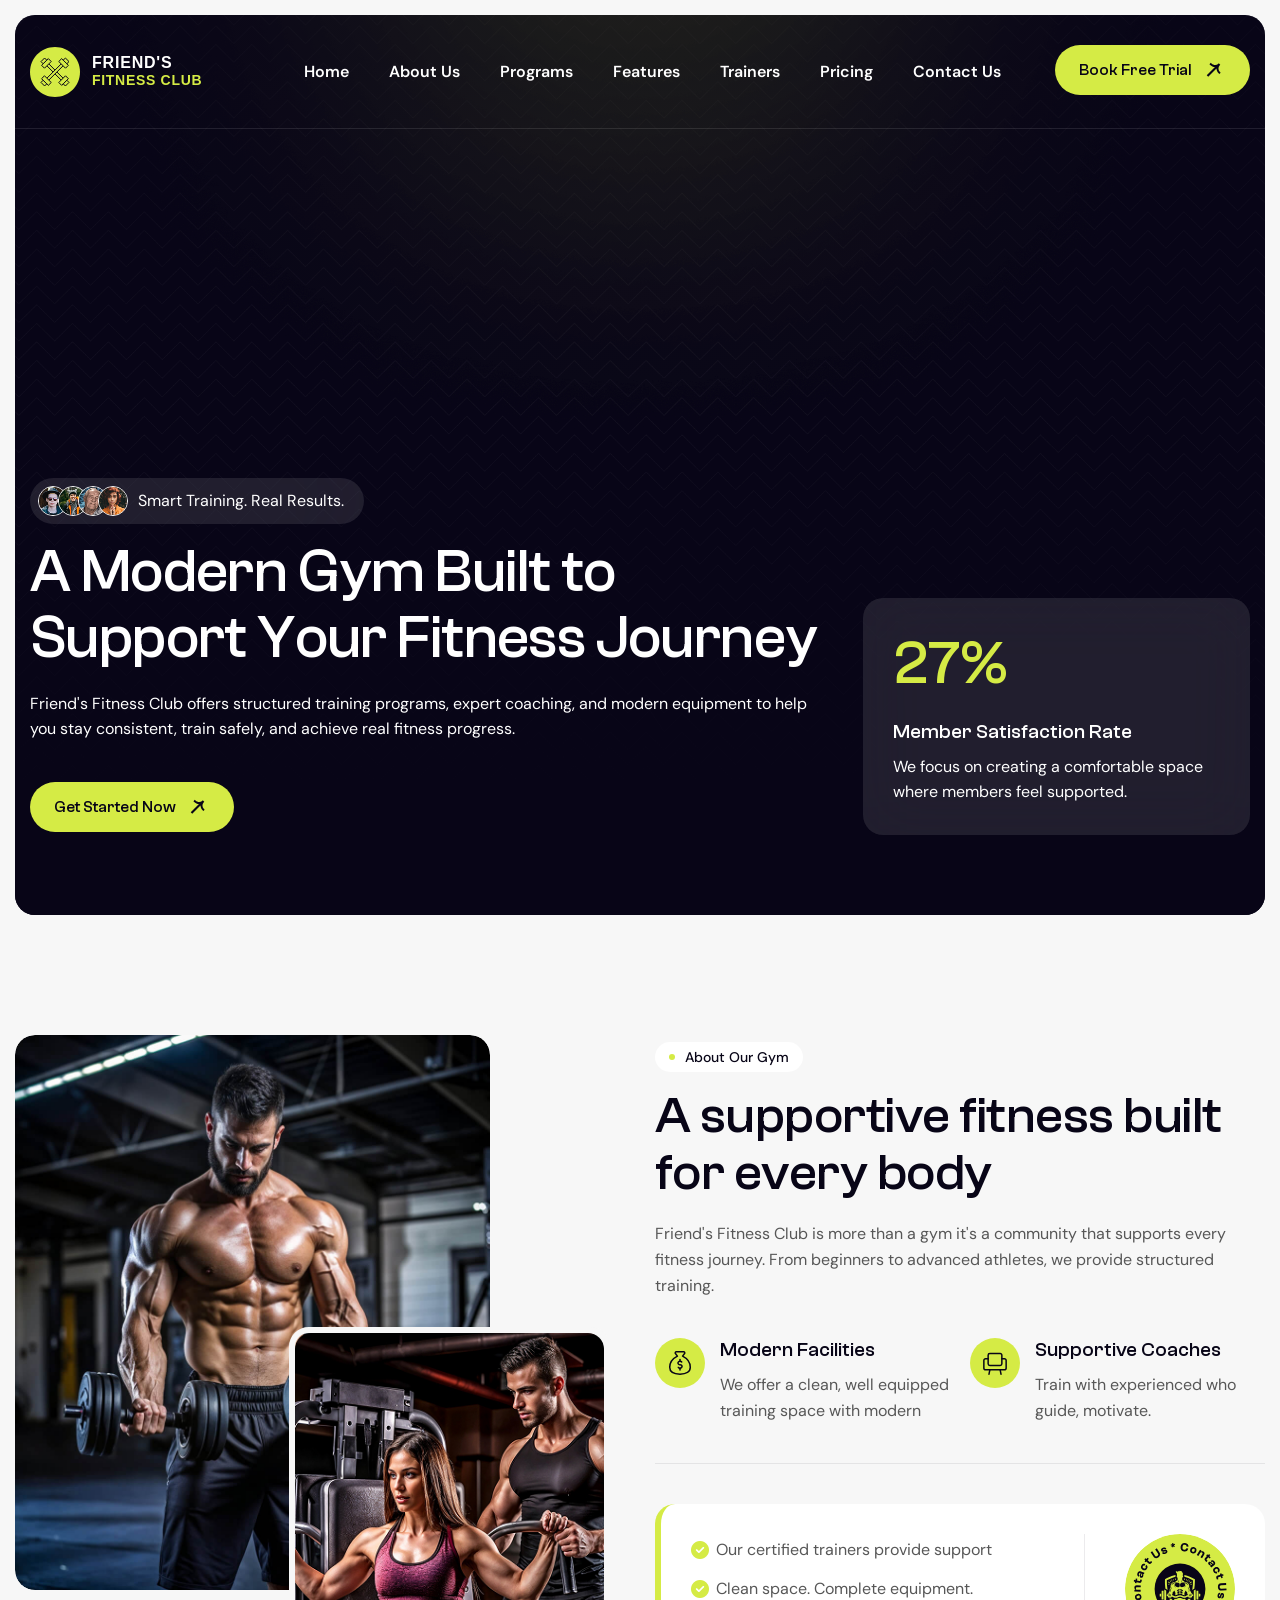
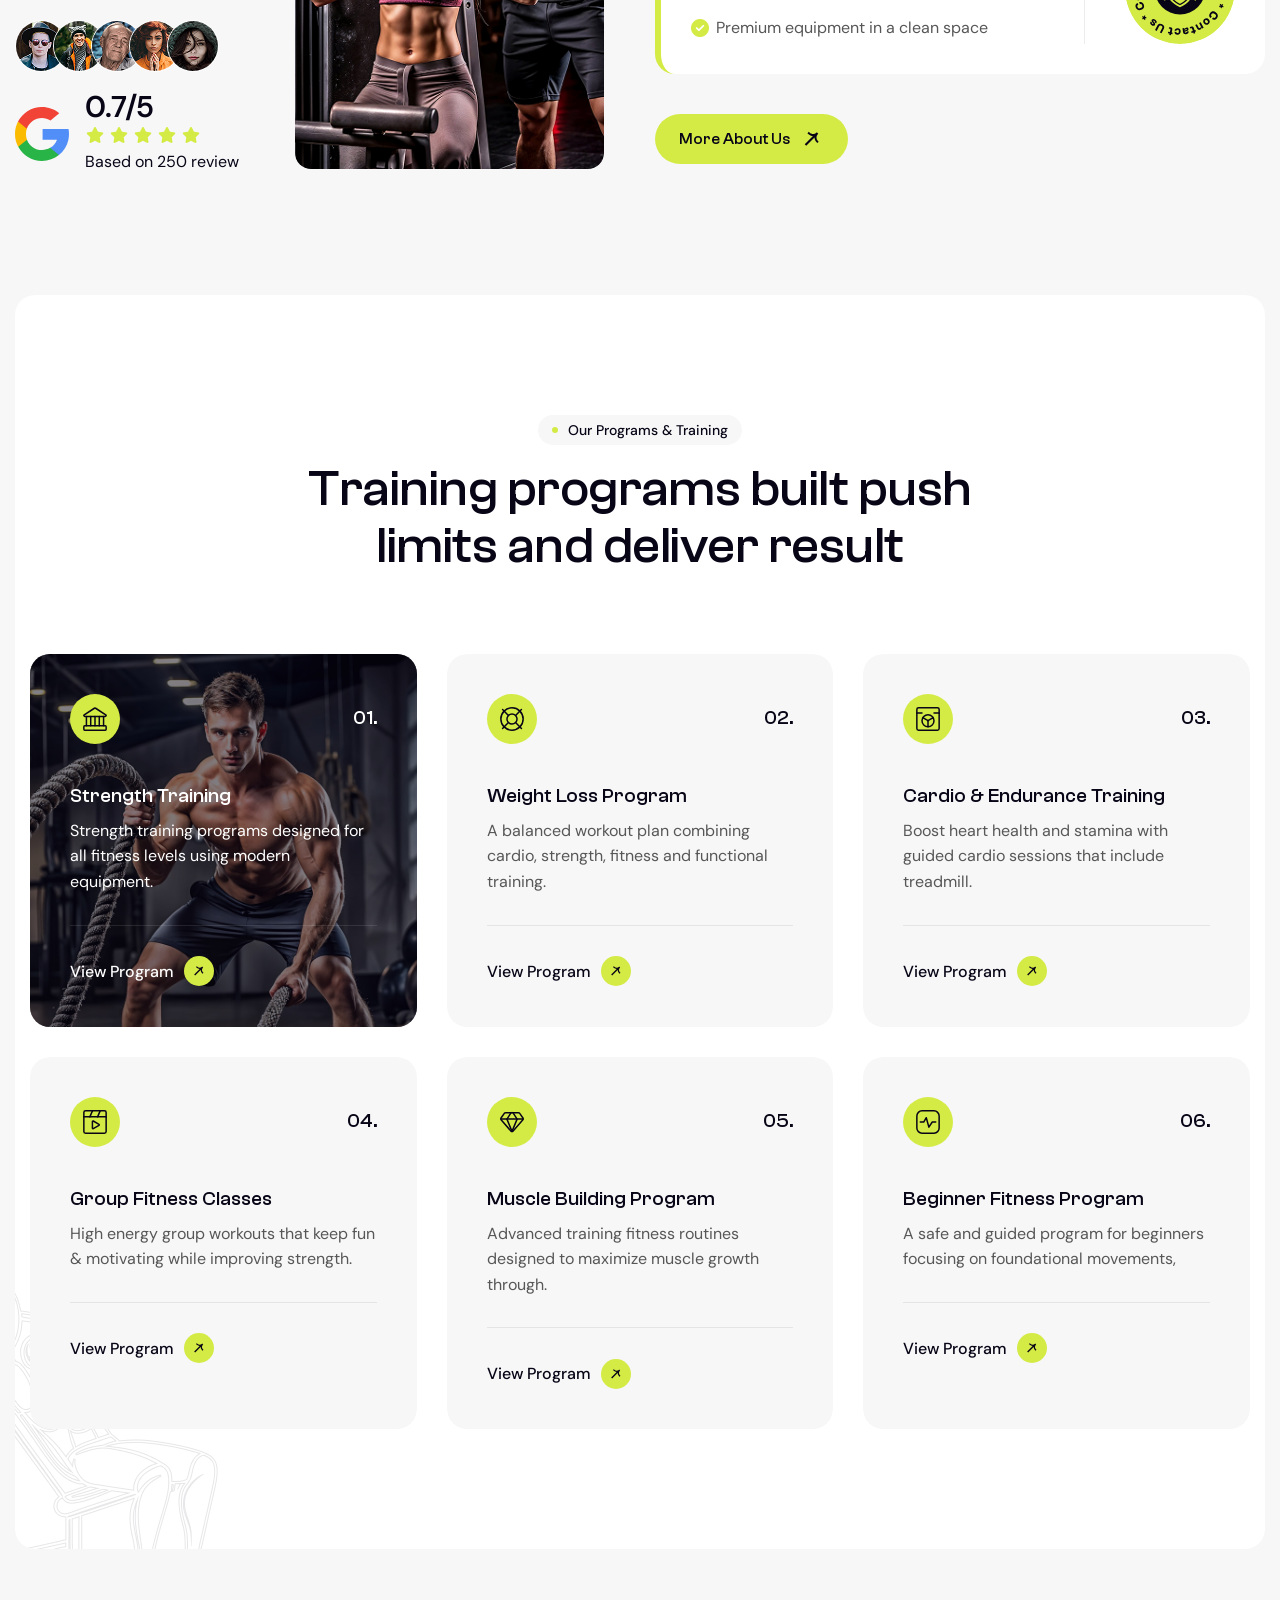
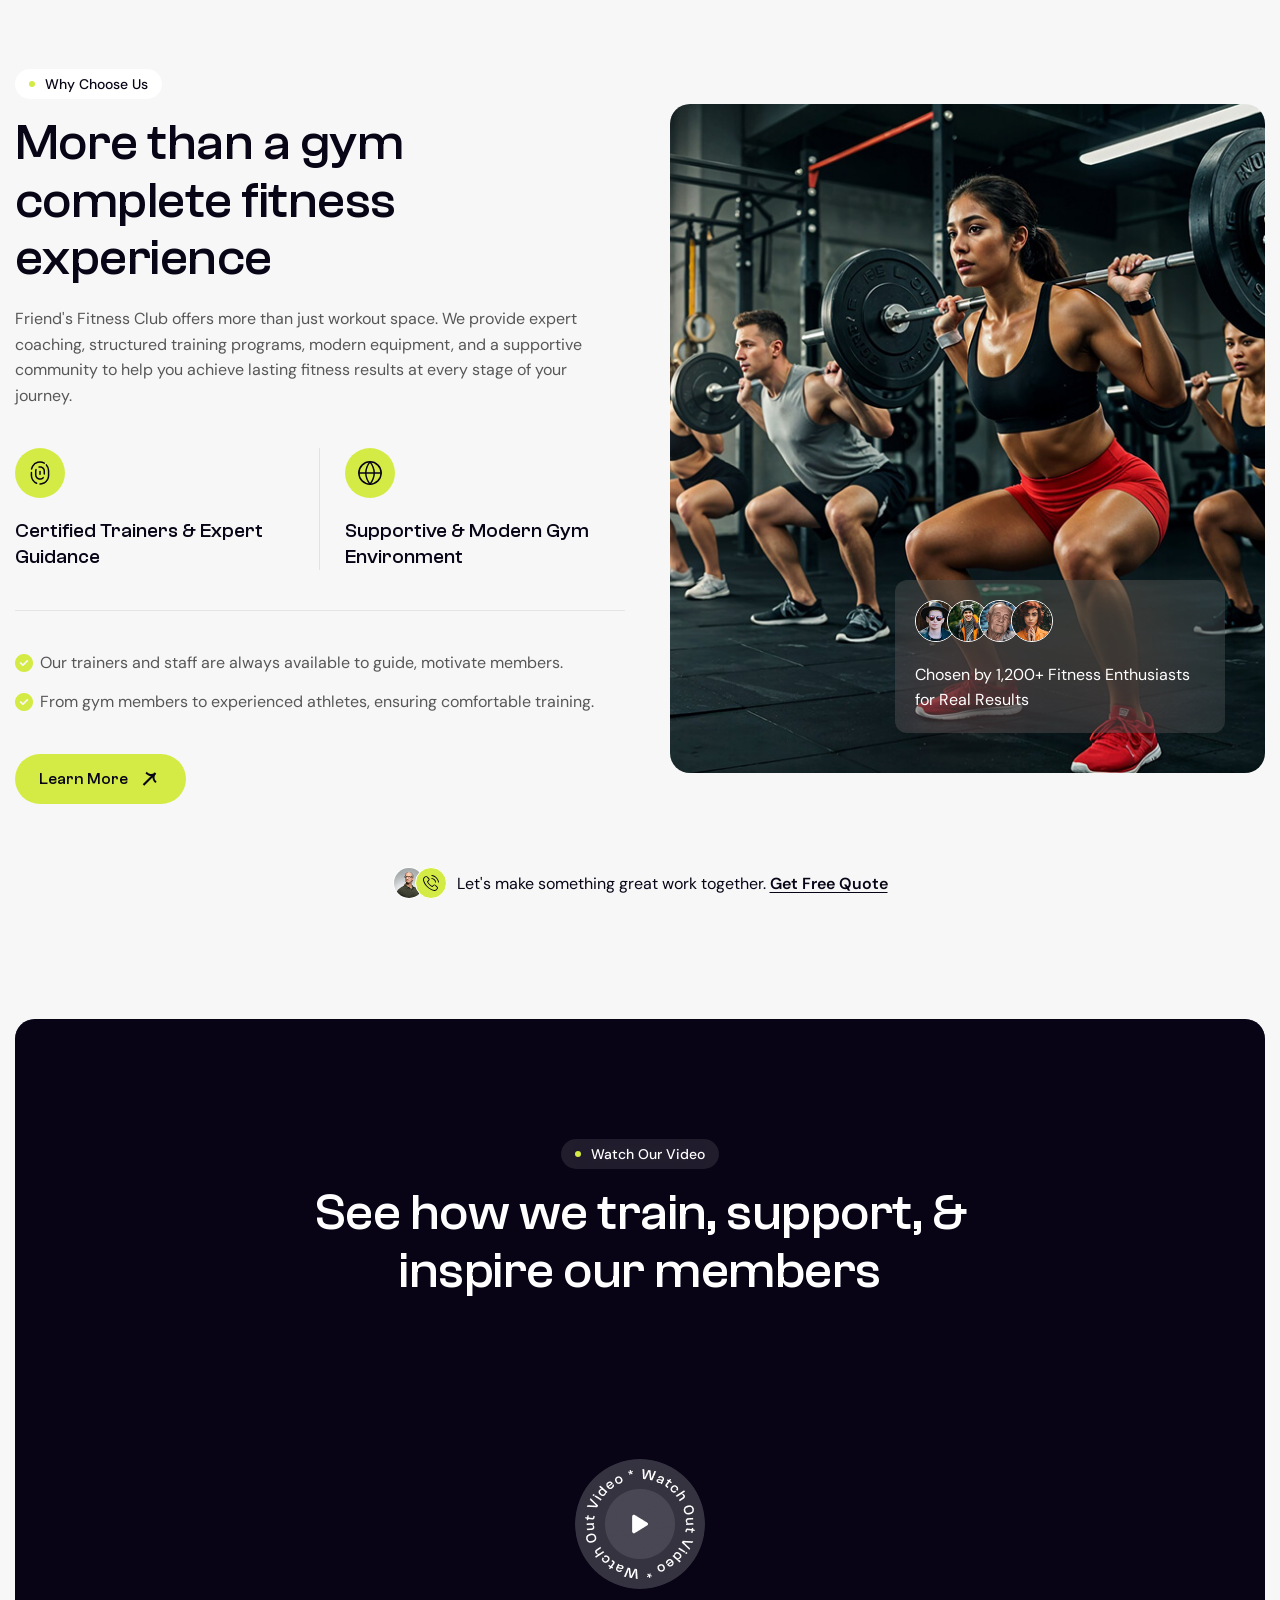
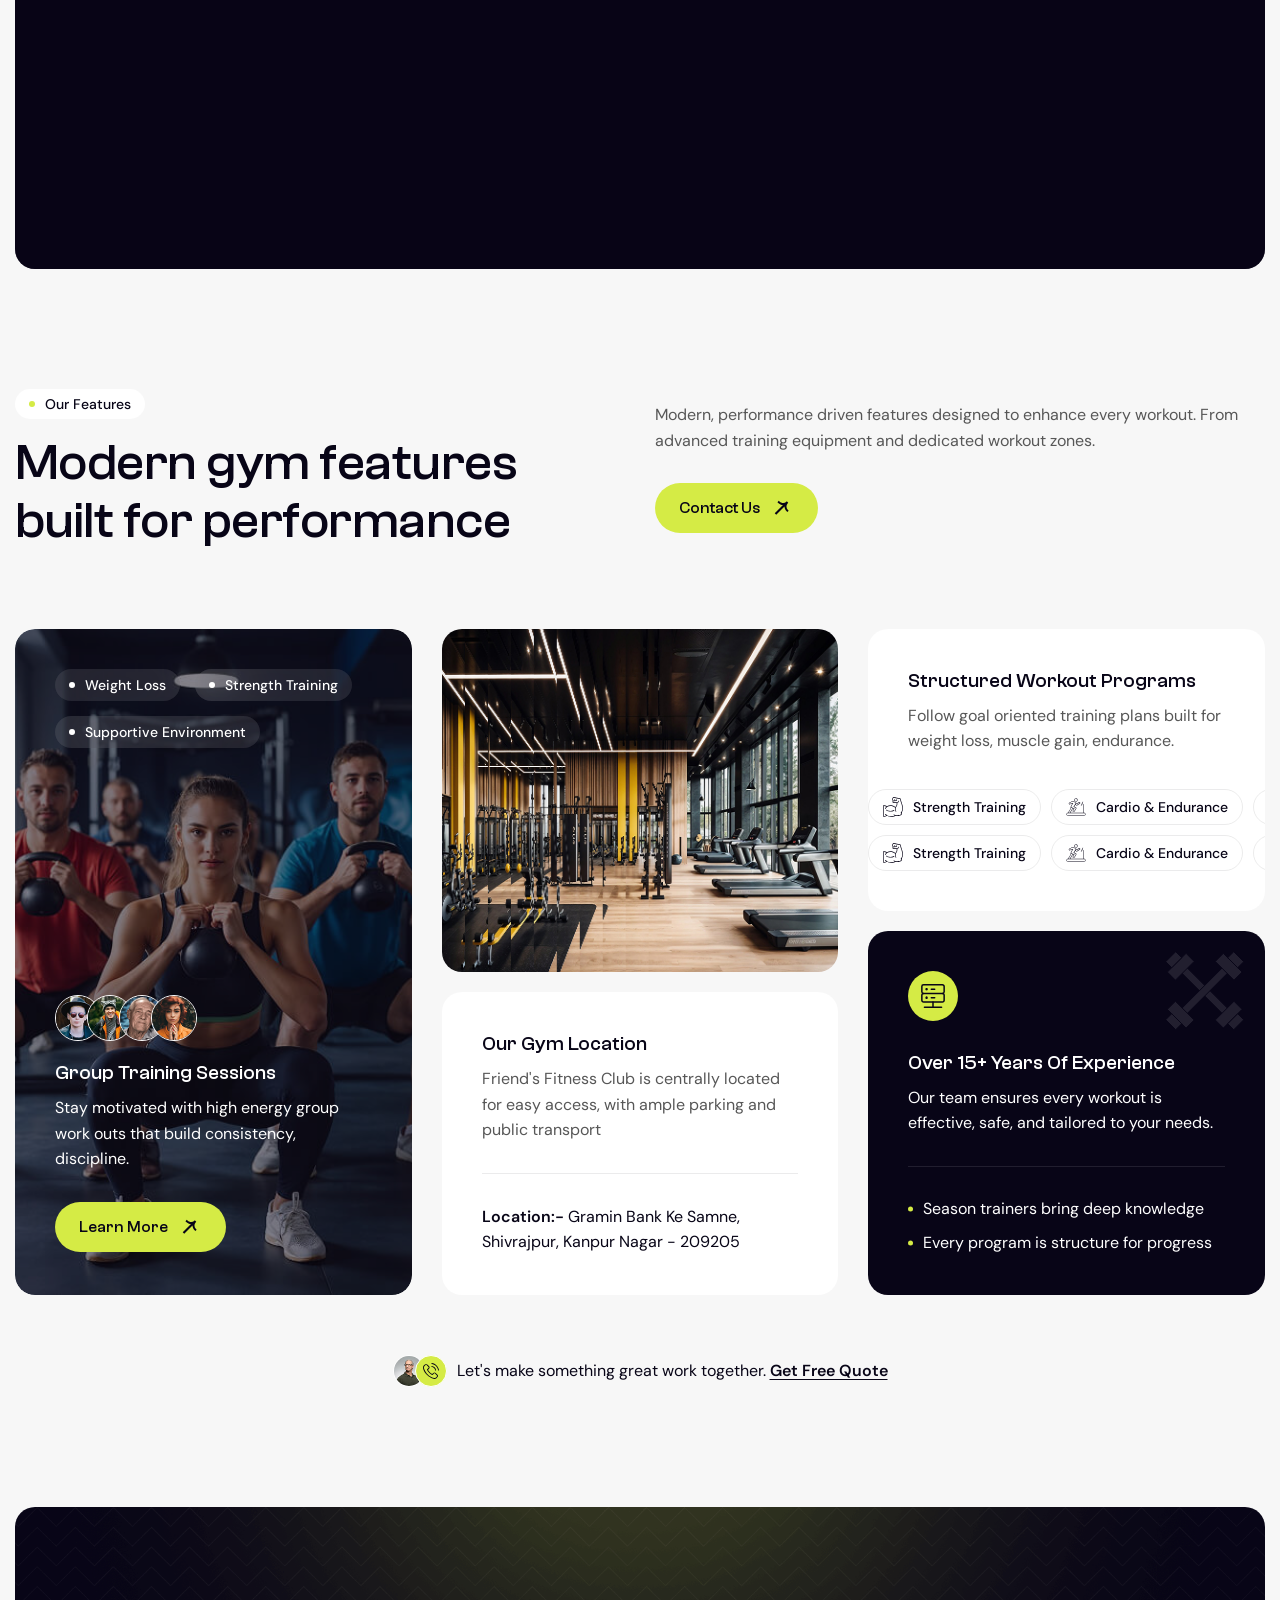
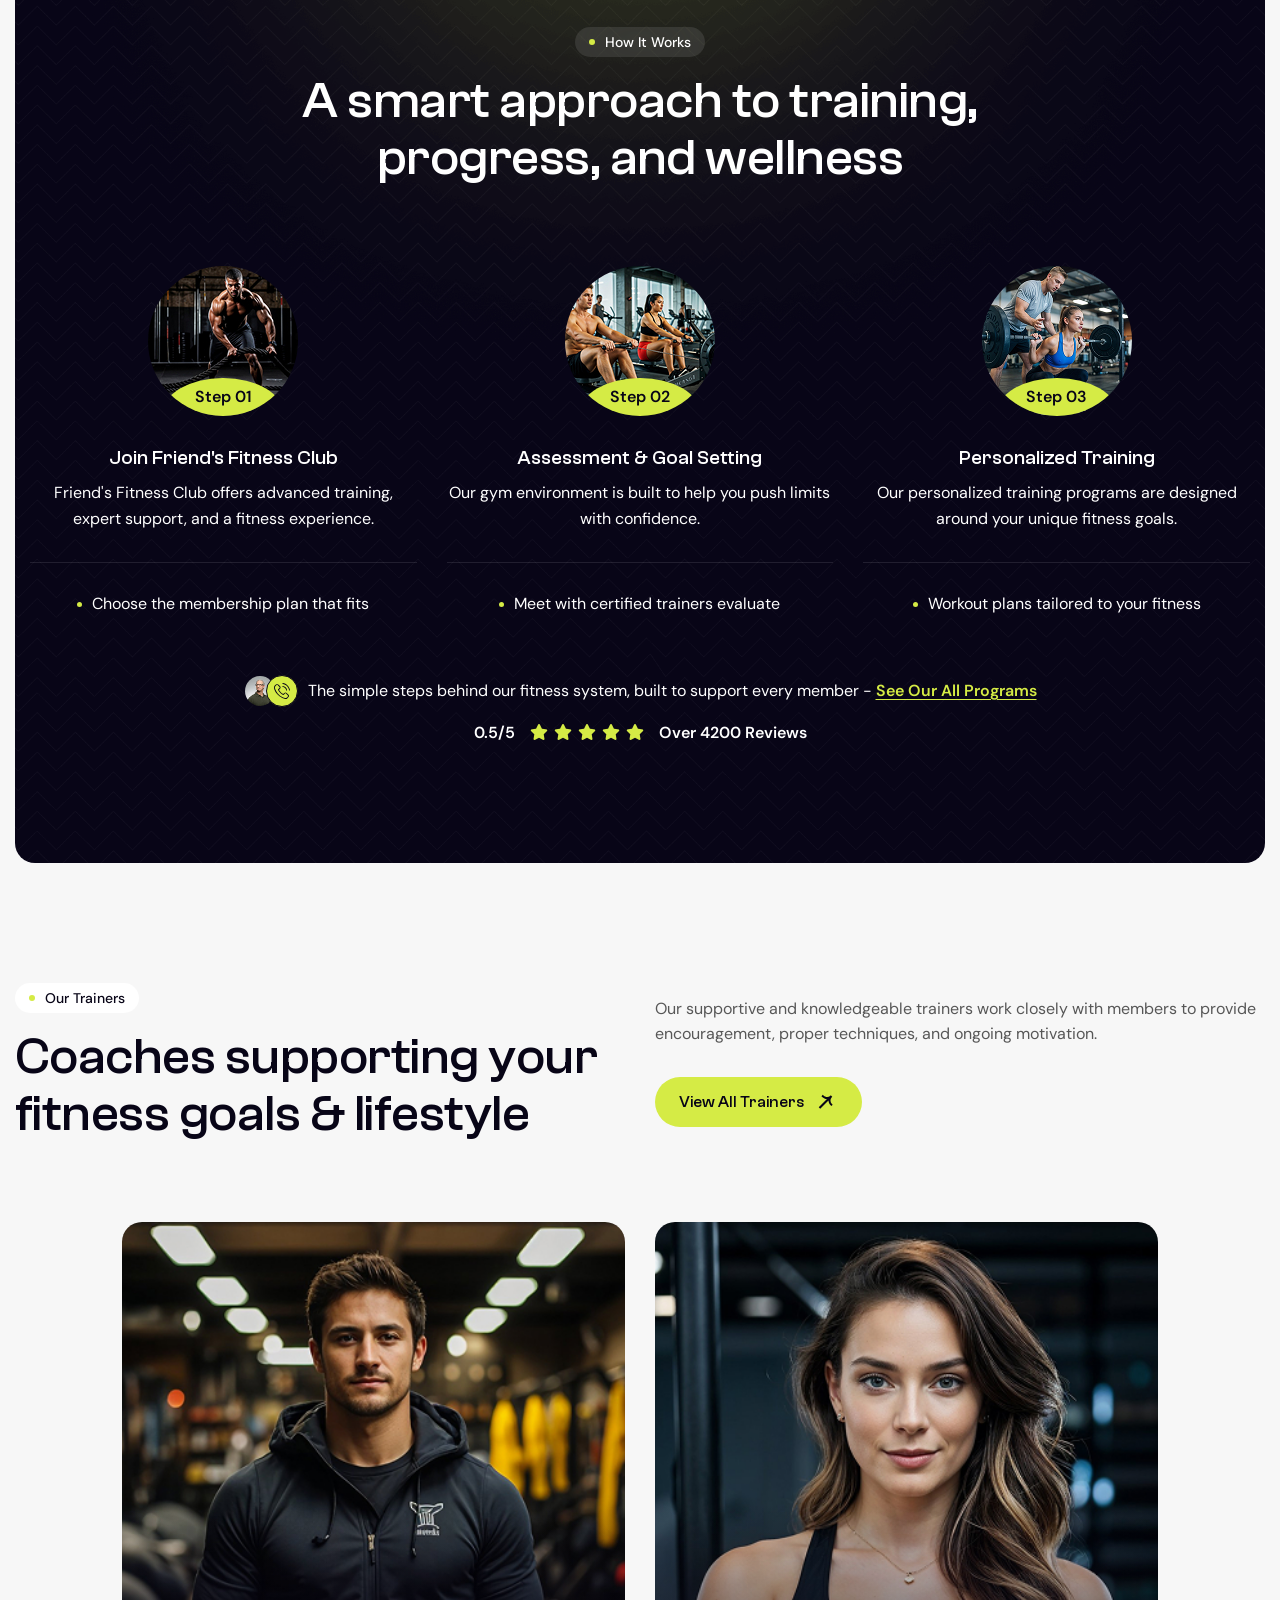
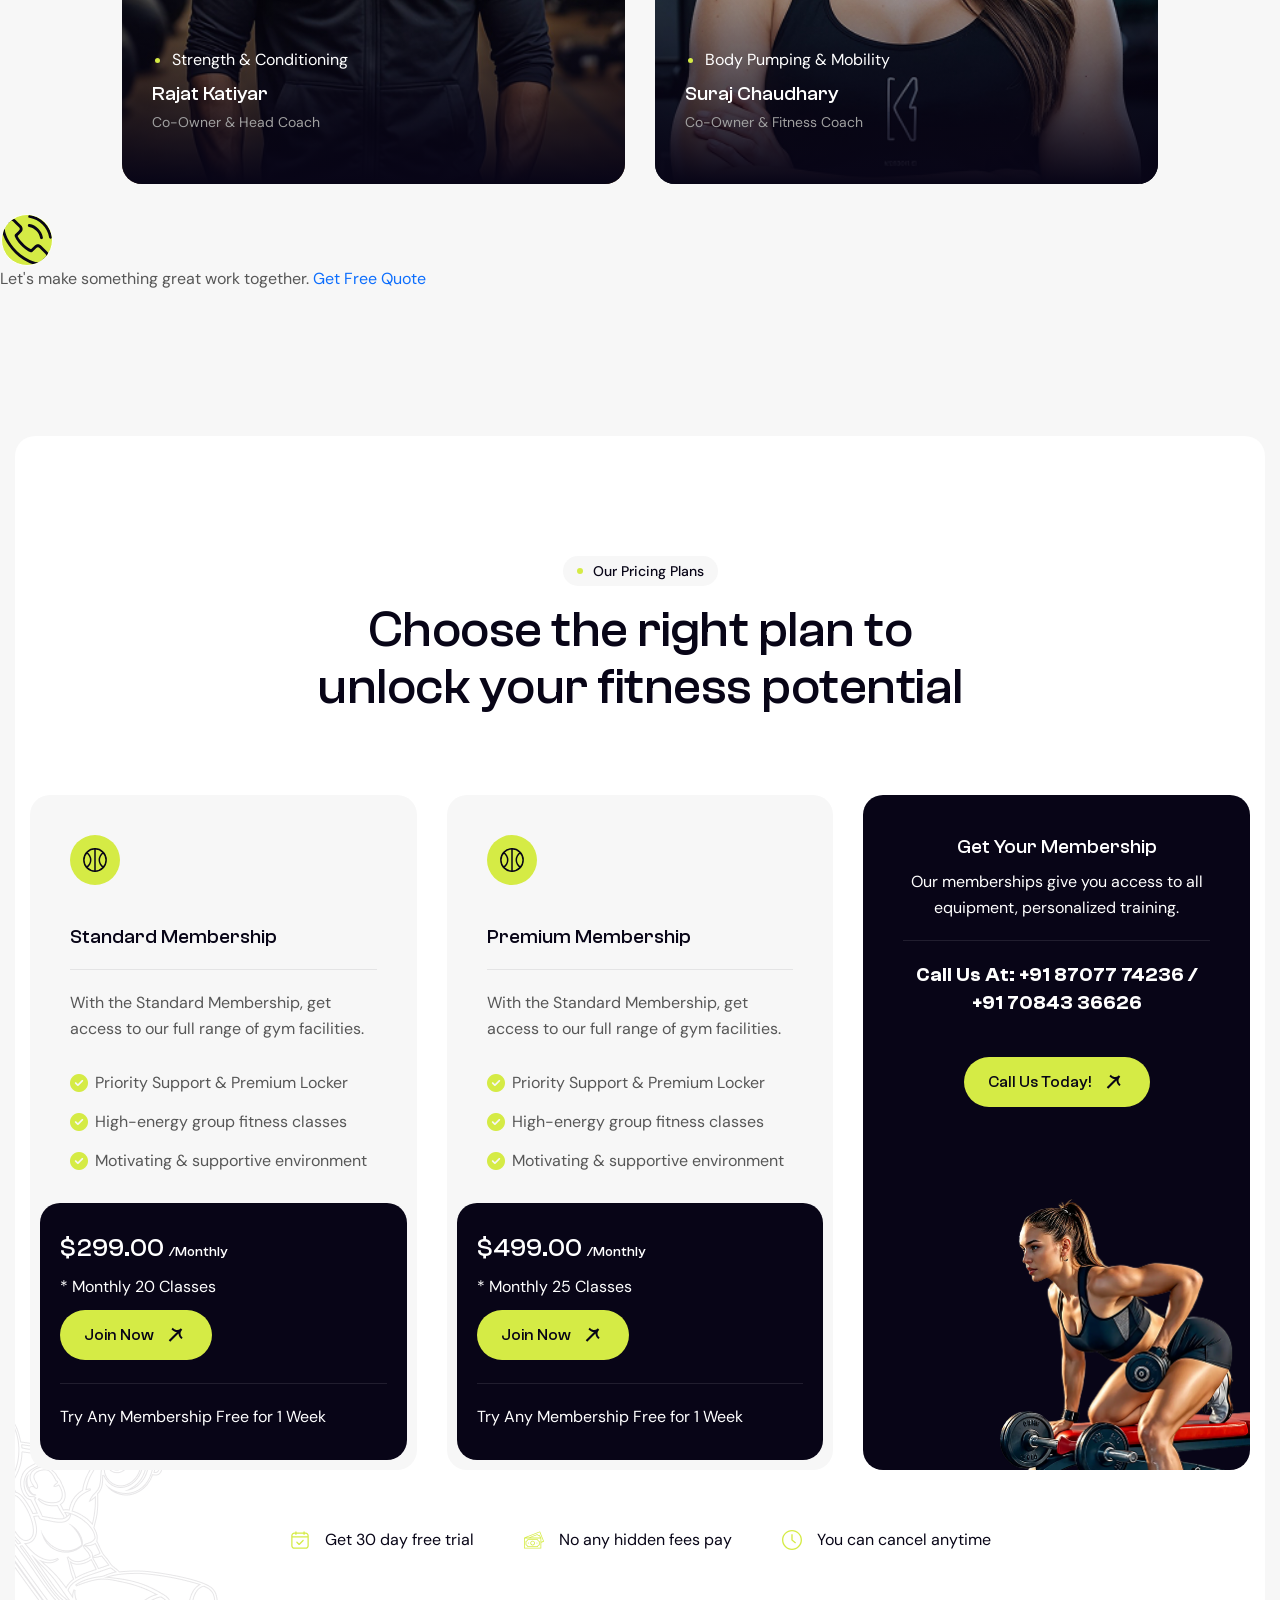
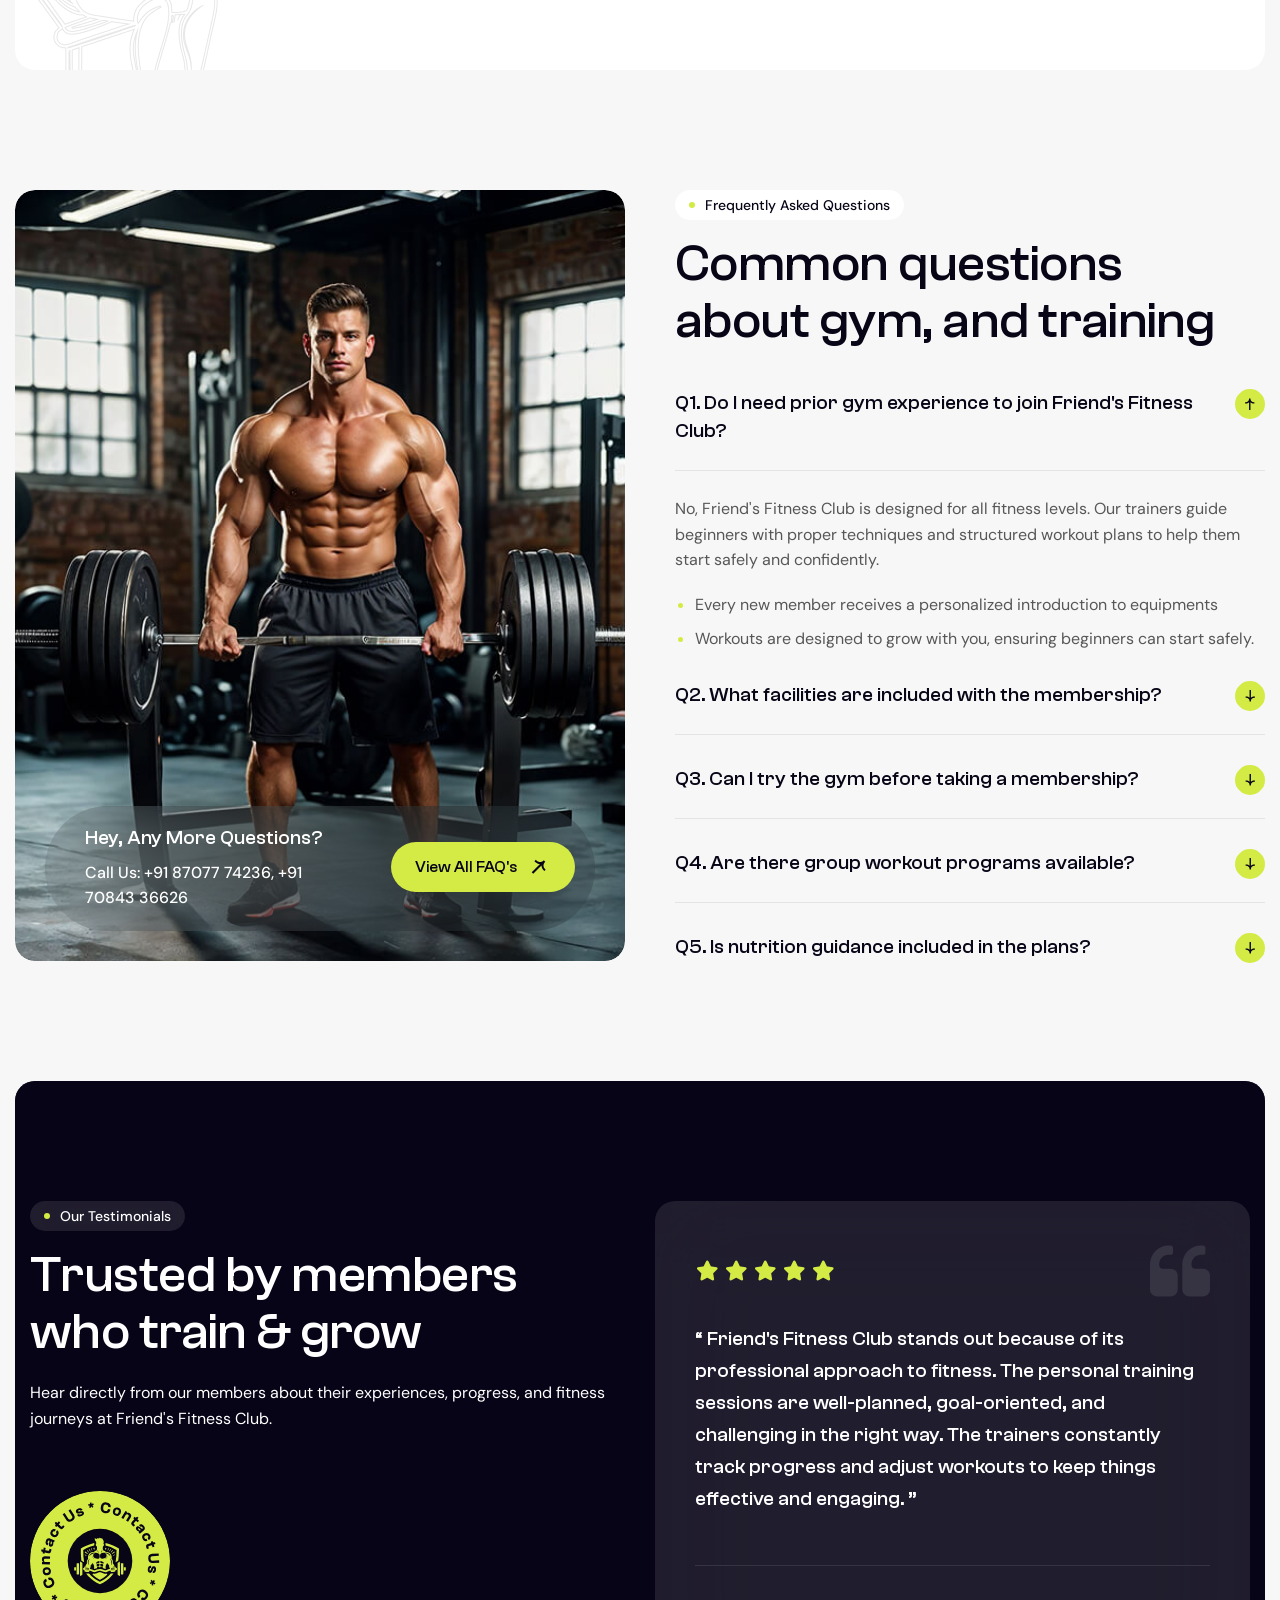
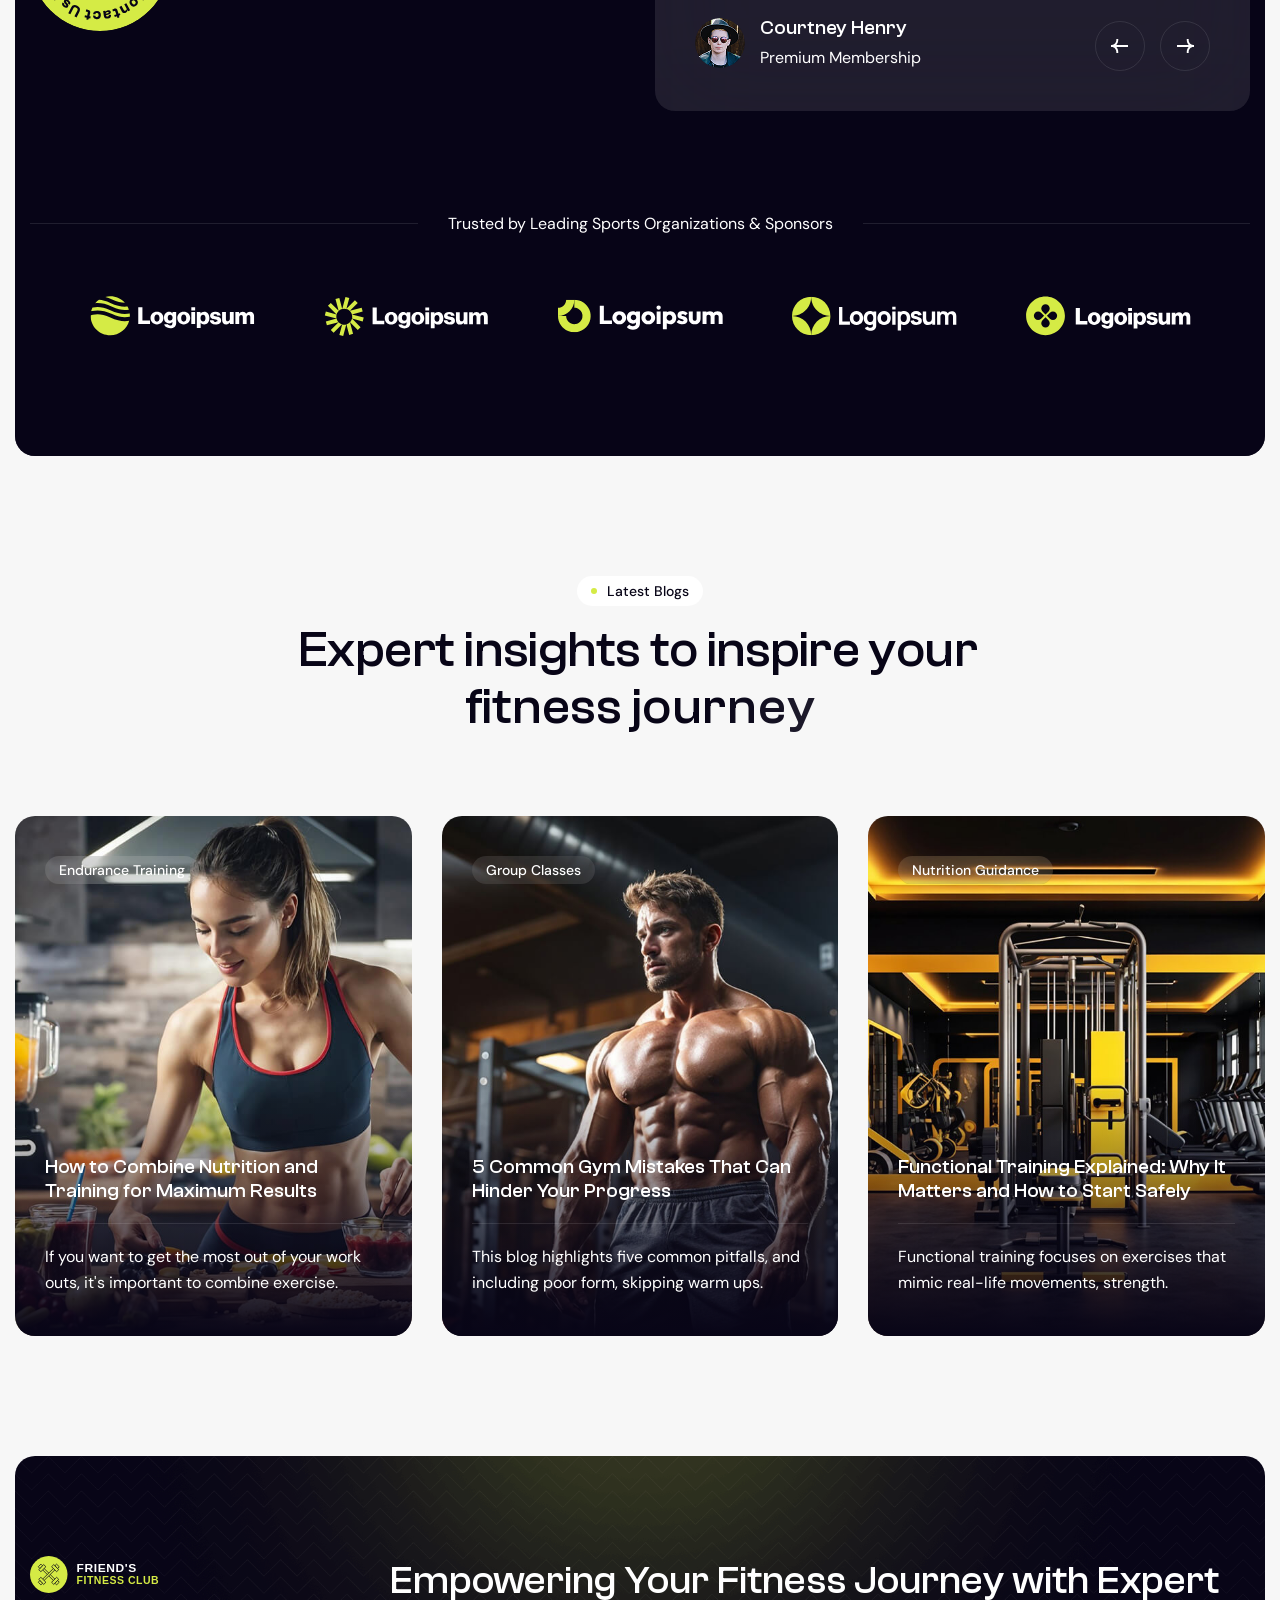
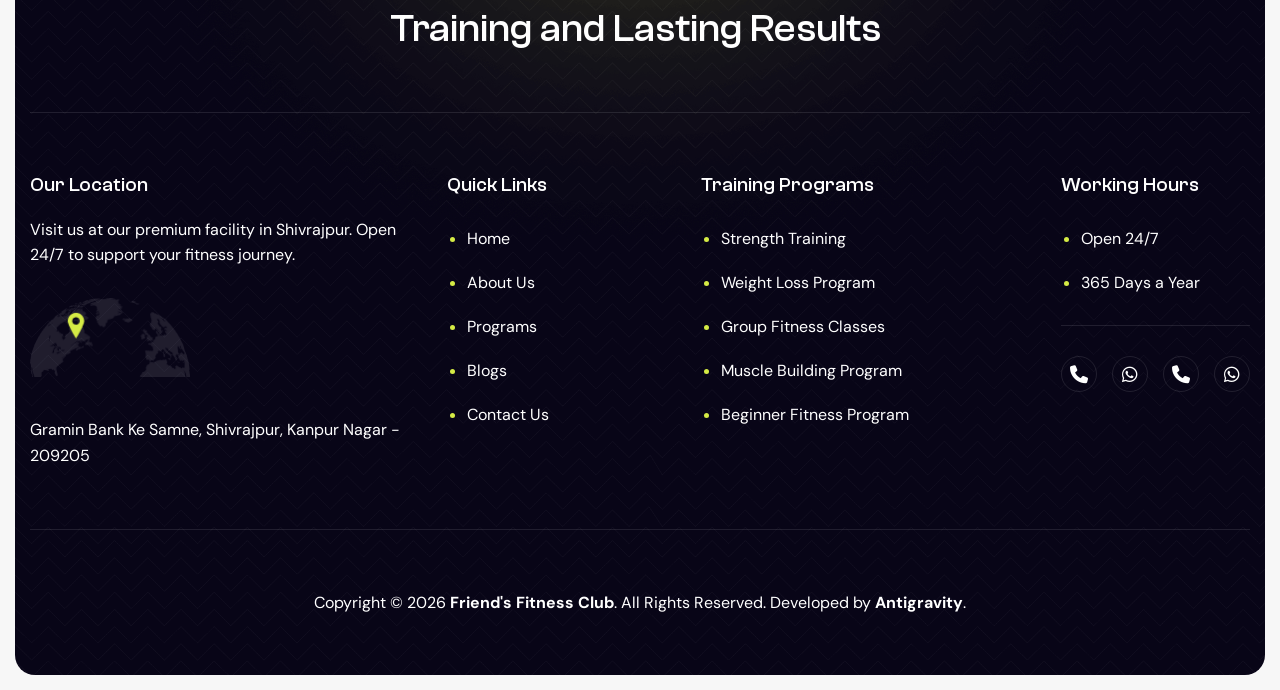
==== commit 8dc618cd: "feat: add custom branding logo and update navigation for landing page template" ====
--- a/index.html
+++ b/index.html
@@ -1,1982 +1,4011 @@
 <!DOCTYPE html>
+
 <html lang="zxx">
+
+
+
 <head>
-	<!-- Meta -->
-	<meta charset="utf-8">
-	<meta http-equiv="X-UA-Compatible" content="IE=edge">
-	<meta name="viewport" content="width=device-width, initial-scale=1.0, maximum-scale=1">
-	<meta name="description" content="">
-	<meta name="keywords" content="">
-	<meta name="author" content="Awaiken">
-	<!-- Page Title -->
-    <title>Gympro - Fitness and Gym HTML Template</title>
-	<!-- Favicon Icon -->
-	<link rel="shortcut icon" type="image/x-icon" href="images/favicon.png">
+
+    <!-- Meta -->
+
+    <meta charset="utf-8">
+
+    <meta http-equiv="X-UA-Compatible" content="IE=edge">
+
+    <meta name="viewport" content="width=device-width, initial-scale=1.0, maximum-scale=1">
+
+    <meta name="description" content="">
+
+    <meta name="keywords" content="">
+
+    <meta name="author" content="Awaiken">
+
+    <!-- Page Title -->
+
+    <title>Friend's Fitness Club - Shivrajpur, Kanpur Nagar</title>
+
+    <!-- Favicon Icon -->
+
+    <link rel="shortcut icon" type="image/x-icon" href="images/favicon.png">
+
     <!-- Google Fonts Css-->
+
     <link href="css/google-fonts.css" rel="stylesheet">
+
     <!-- Custom Fonts Css-->
-	<link href="css/fonts.css" rel="stylesheet" media="screen">
-	<!-- Bootstrap Css -->
-	<link href="css/bootstrap.min.css" rel="stylesheet" media="screen">
-	<!-- SlickNav Css -->
-	<link href="css/slicknav.min.css" rel="stylesheet">
-	<!-- Swiper Css -->
-	<link rel="stylesheet" href="css/swiper-bundle.min.css">
-	<!-- Font Awesome Icon Css-->
-	<link href="css/all.min.css" rel="stylesheet" media="screen">
-	<!-- Animated Css -->
-	<link href="css/animate.css" rel="stylesheet">
+
+    <link href="css/fonts.css" rel="stylesheet" media="screen">
+
+    <!-- Bootstrap Css -->
+
+    <link href="css/bootstrap.min.css" rel="stylesheet" media="screen">
+
+    <!-- SlickNav Css -->
+
+    <link href="css/slicknav.min.css" rel="stylesheet">
+
+    <!-- Swiper Css -->
+
+    <link rel="stylesheet" href="css/swiper-bundle.min.css">
+
+    <!-- Font Awesome Icon Css-->
+
+    <link href="css/all.min.css" rel="stylesheet" media="screen">
+
+    <!-- Animated Css -->
+
+    <link href="css/animate.css" rel="stylesheet">
+
     <!-- Magnific Popup Core Css File -->
-	<link rel="stylesheet" href="css/magnific-popup.css">
-	<!-- Mouse Cursor Css File -->
-	<link rel="stylesheet" href="css/mousecursor.css">
-	<!-- Main Custom Css -->
-	<link href="css/custom.css" rel="stylesheet" media="screen">
+
+    <link rel="stylesheet" href="css/magnific-popup.css">
+
+    <!-- Mouse Cursor Css File -->
+
+    <link rel="stylesheet" href="css/mousecursor.css">
+
+    <!-- Main Custom Css -->
+
+    <link href="css/custom.css" rel="stylesheet" media="screen">
+
 </head>
+
+
+
 <body>
 
+
+
     <!-- Preloader Start -->
-	<div class="preloader">
-		<div class="loading-container">
-			<div class="loading"></div>
-			<div id="loading-icon"><img src="images/loader.svg" alt=""></div>
-		</div>
-	</div>
-	<!-- Preloader End -->
+
+    <div class="preloader">
+
+        <div class="loading-container">
+
+            <div class="loading"></div>
+
+            <div id="loading-icon"><img src="images/loader.svg" alt=""></div>
+
+        </div>
+
+    </div>
+
+    <!-- Preloader End -->
+
+
 
     <!-- Header Start -->
-	<header class="main-header">
-		<div class="header-sticky">
-			<nav class="navbar navbar-expand-lg">
-				<div class="container">
-					<!-- Logo Start -->
-					<a class="navbar-brand" href="index.html">
-						<img src="images/logo.svg" alt="Logo">
-					</a>
-					<!-- Logo End -->
+
+    <header class="main-header">
+
+        <div class="header-sticky">
+
+            <nav class="navbar navbar-expand-lg">
+
+                <div class="container">
+
+                    <!-- Logo Start -->
+
+                    <a class="navbar-brand" href="#home">
+
+                        <img src="images/logo.svg" alt="Logo">
+
+                    </a>
+
+                    <!-- Logo End -->
+
+
 
                     <!-- Main Menu Start -->
+
                     <div class="collapse navbar-collapse main-menu">
+
                         <div class="nav-menu-wrapper">
+
                             <ul class="navbar-nav mr-auto" id="menu">
-                                <li class="nav-item submenu"><a class="nav-link" href="index.html">Home</a>
+
+                                <li class="nav-item"><a class="nav-link" href="#home">Home</a></li>
+
+                                <li class="nav-item"><a class="nav-link" href="#about">About Us</a></li>
+
+                                <li class="nav-item"><a class="nav-link" href="#programs">Programs</a></li>
+
+                                <li class="nav-item"><a class="nav-link" href="#features">Features</a></li>
+
+                                <li class="nav-item"><a class="nav-link" href="#trainers">Trainers</a></li>
+
+                                <li class="nav-item"><a class="nav-link" href="#pricing">Pricing</a></li>
+
+                                <!-- <li class="nav-item"><a class="nav-link" href="#faqs">FAQs</a></li> -->
+
+                                <!-- <li class="nav-item"><a class="nav-link" href="#blog">Blog</a></li> -->
+
+                                <li class="nav-item"><a class="nav-link" href="#contact">Contact Us</a></li>
+
+                            </ul>
+
+                        </div>
+
+
+
+                        <!-- Header Btn Start -->
+
+                        <div class="header-btn">
+
+                            <a href="#contact" class="btn-default btn-highlighted">Book Free Trial</a>
+
+                        </div>
+
+                        <!-- Header Btn End -->
+
+                    </div>
+
+                    <!-- Main Menu End -->
+
+                    <div class="navbar-toggle"></div>
+
+                </div>
+
+            </nav>
+
+            <div class="responsive-menu"></div>
+
+        </div>
+
+    </header>
+
+    <!-- Header End -->
+
+
+
+    <!-- Hero Section Start -->
+
+    <div class="hero dark-section parallaxie">
+
+        <!-- Video Start -->
+
+        <div class="hero-bg-video">
+
+            <!-- Selfhosted Video Start -->
+
+            <!-- <video autoplay muted loop id="herovideo"><source src="images/hero-bg-video.mp4" type="video/mp4"></video> -->
+
+            <video autoplay muted loop id="myvideo">
+
+                <source src="assets/videos/hero-video.mp4" type="video/mp4">
+
+            </video>
+
+
+
+            <!-- Selfhosted Video End -->
+
+
+
+            <!-- Youtube Video Start -->
+
+            <!-- <div id="herovideo" class="player" data-property="{videoURL:'OjTRVpgtcG4',containment:'.hero-video', showControls:false, autoPlay:true, loop:true, vol:0, mute:false, startAt:0,  stopAt:296, opacity:1, addRaster:true, quality:'large', optimizeDisplay:true}"></div> -->
+
+            <!-- Youtube Video End -->
+
+        </div>
+
+        <!-- Video End -->
+
+        <div class="container">
+
+            <div class="row align-items-end">
+
+                <div class="col-xl-8">
+
+                    <!-- Hero Content Box Start -->
+
+                    <div class="hero-content-box">
+
+                        <!-- Hero Sub Heading Start -->
+
+                        <div class="hero-sub-heading wow fadeInUp">
+
+                            <!-- Satisfy Client Images Start -->
+
+                            <div class="satisfy-client-images">
+
+                                <div class="satisfy-client-image">
+
+                                    <figure class="image-anime">
+
+                                        <img src="images/author-1.jpg" alt="">
+
+                                    </figure>
+
+                                </div>
+
+                                <div class="satisfy-client-image">
+
+                                    <figure class="image-anime">
+
+                                        <img src="images/author-2.jpg" alt="">
+
+                                    </figure>
+
+                                </div>
+
+                                <div class="satisfy-client-image">
+
+                                    <figure class="image-anime">
+
+                                        <img src="images/author-3.jpg" alt="">
+
+                                    </figure>
+
+                                </div>
+
+                                <div class="satisfy-client-image">
+
+                                    <figure class="image-anime">
+
+                                        <img src="images/author-4.jpg" alt="">
+
+                                    </figure>
+
+                                </div>
+
+                            </div>
+
+                            <!-- Satisfy Client Images End -->
+
+
+
+                            <!-- Satisfy Client Content Start -->
+
+                            <div class="satisfy-client-content">
+
+                                <p>Smart Training. Real Results.</p>
+
+                            </div>
+
+                            <!-- Satisfy Client Content End -->
+
+                        </div>
+
+                        <!-- Hero Sub Heading End -->
+
+
+
+                        <!-- Section Title Start -->
+
+                        <div class="section-title">
+
+                            <h1 class="text-anime-style-3" data-cursor="-opaque">A Modern Gym Built to Support Your
+
+                                Fitness Journey</h1>
+
+                            <p class="wow fadeInUp" data-wow-delay="0.2s">Friend's Fitness Club offers structured
+                                training programs,
+
+                                expert coaching, and modern equipment to help you stay consistent, train safely, and
+
+                                achieve real fitness progress.</p>
+
+                        </div>
+
+                        <!-- Section Title End -->
+
+
+
+                        <!-- Hero Button Start -->
+
+                        <div class="hero-btn wow fadeInUp" data-wow-delay="0.4s">
+
+                            <a href="#contact" class="btn-default btn-highlighted">Get Started Now</a>
+
+                        </div>
+
+                        <!-- Hero Button End -->
+
+                    </div>
+
+                    <!-- Hero Content Box End -->
+
+                </div>
+
+
+
+                <div class="col-xl-4">
+
+                    <!-- Hero Counter Box Start -->
+
+                    <div class="hero-counter-box wow fadeInUp">
+
+                        <h2><span class="counter">98</span>%</h2>
+
+                        <h3>Member Satisfaction Rate</h3>
+
+                        <p>We focus on creating a comfortable space where members feel supported.</p>
+
+                    </div>
+
+                    <!-- Hero Counter Box End -->
+
+                </div>
+
+            </div>
+
+        </div>
+
+    </div>
+
+    <!-- Hero Section End -->
+
+
+
+    <!-- About Us Section Start -->
+
+    <div class="about-us" id="about">
+
+        <div class="container">
+
+            <div class="row align-items-center">
+
+                <div class="col-xl-6">
+
+                    <!-- About US Image Box Start -->
+
+                    <div class="about-us-image-box wow fadeInUp">
+
+                        <!-- About US Image Box 1 Start -->
+
+                        <div class="about-us-image-box-1">
+
+                            <!-- About Us Image Start -->
+
+                            <div class="about-us-image">
+
+                                <figure class="image-anime">
+
+                                    <img src="images/about-us-image-1.jpg" alt="">
+
+                                </figure>
+
+                            </div>
+
+                            <!-- About Us Image End -->
+
+
+
+                            <!-- About Us CTA Box Start -->
+
+                            <div class="about-us-cta-box">
+
+                                <!-- Satisfy Client Images Start -->
+
+                                <div class="satisfy-client-images">
+
+                                    <div class="satisfy-client-image">
+
+                                        <figure class="image-anime">
+
+                                            <img src="images/author-1.jpg" alt="">
+
+                                        </figure>
+
+                                    </div>
+
+                                    <div class="satisfy-client-image">
+
+                                        <figure class="image-anime">
+
+                                            <img src="images/author-2.jpg" alt="">
+
+                                        </figure>
+
+                                    </div>
+
+                                    <div class="satisfy-client-image">
+
+                                        <figure class="image-anime">
+
+                                            <img src="images/author-3.jpg" alt="">
+
+                                        </figure>
+
+                                    </div>
+
+                                    <div class="satisfy-client-image">
+
+                                        <figure class="image-anime">
+
+                                            <img src="images/author-4.jpg" alt="">
+
+                                        </figure>
+
+                                    </div>
+
+                                    <div class="satisfy-client-image">
+
+                                        <figure class="image-anime">
+
+                                            <img src="images/author-5.jpg" alt="">
+
+                                        </figure>
+
+                                    </div>
+
+                                </div>
+
+                                <!-- Satisfy Client Images End -->
+
+
+
+                                <!-- Google Review Box Start -->
+
+                                <div class="google-rating-box">
+
+                                    <div class="google-rating-logo">
+
+                                        <img src="images/icon-google.svg" alt="">
+
+                                    </div>
+
+                                    <div class="google-rating-info">
+
+                                        <div class="google-rating-header">
+
+                                            <h2><span class="counter">4.9</span>/5</h2>
+
+                                            <span class="google-rating-star">
+
+                                                <i class="fa fa-solid fa-star"></i>
+
+                                                <i class="fa fa-solid fa-star"></i>
+
+                                                <i class="fa fa-solid fa-star"></i>
+
+                                                <i class="fa fa-solid fa-star"></i>
+
+                                                <i class="fa fa-solid fa-star"></i>
+
+                                            </span>
+
+                                        </div>
+
+                                        <div class="google-rating-review-content">
+
+                                            <p>Based on 250 review</p>
+
+                                        </div>
+
+                                    </div>
+
+                                </div>
+
+                                <!-- Google Review Box End -->
+
+                            </div>
+
+                            <!-- About Us CTA Box End -->
+
+                        </div>
+
+                        <!-- About US Image Box 1 End -->
+
+
+
+                        <!-- About US Image Box 2 Start -->
+
+                        <div class="about-us-image-box-2">
+
+                            <!-- About Us Image Start -->
+
+                            <div class="about-us-image">
+
+                                <figure class="image-anime">
+
+                                    <img src="images/about-us-image-2.jpg" alt="">
+
+                                </figure>
+
+                            </div>
+
+                            <!-- About Us Image End -->
+
+                        </div>
+
+                        <!-- About US Image Box 2 End -->
+
+                    </div>
+
+                    <!-- About Us Image Box End -->
+
+                </div>
+
+
+
+                <div class="col-xl-6">
+
+                    <!-- About Us Content Box Start -->
+
+                    <div class="about-us-content-box">
+
+                        <!-- Section Title Start -->
+
+                        <div class="section-title">
+
+                            <span class="section-sub-title wow fadeInUp">About Our Gym</span>
+
+                            <h2 class="text-anime-style-3" data-cursor="-opaque">A supportive fitness built for every
+
+                                body</h2>
+
+                            <p class="wow fadeInUp" data-wow-delay="0.2s">Friend's Fitness Club is more than a gym it's
+                                a community
+
+                                that supports every fitness journey. From beginners to advanced athletes, we provide
+
+                                structured training.</p>
+
+                        </div>
+
+                        <!-- Section Title End -->
+
+
+
+                        <!-- About Us Item List Start -->
+
+                        <div class="about-us-item-list wow fadeInUp" data-wow-delay="0.4s">
+
+                            <!-- About Us Item Start -->
+
+                            <div class="about-us-item">
+
+                                <div class="icon-box">
+
+                                    <img src="images/icon-about-us-item-1.svg" alt="">
+
+                                </div>
+
+                                <div class="about-us-item-content">
+
+                                    <h3>Modern Facilities</h3>
+
+                                    <p>We offer a clean, well equipped training space with modern</p>
+
+                                </div>
+
+                            </div>
+
+                            <!-- About Us Item End -->
+
+
+
+                            <!-- About Us Item Start -->
+
+                            <div class="about-us-item">
+
+                                <div class="icon-box">
+
+                                    <img src="images/icon-about-us-item-2.svg" alt="">
+
+                                </div>
+
+                                <div class="about-us-item-content">
+
+                                    <h3>Supportive Coaches</h3>
+
+                                    <p>Train with experienced who guide, motivate.</p>
+
+                                </div>
+
+                            </div>
+
+                            <!-- About Us Item End -->
+
+                        </div>
+
+                        <!-- About Us Item List End -->
+
+
+
+                        <!-- About Us Body Start -->
+
+                        <div class="about-us-body wow fadeInUp" data-wow-delay="0.6s">
+
+                            <!-- About Us Body list Start -->
+
+                            <div class="about-us-body-list">
+
+                                <ul>
+
+                                    <li>Our certified trainers provide support</li>
+
+                                    <li>Clean space. Complete equipment.</li>
+
+                                    <li>Premium equipment in a clean space</li>
+
+                                </ul>
+
+                            </div>
+
+                            <!-- About Us Body list End -->
+
+
+
+                            <!-- Contact Us Circle Start -->
+
+                            <div class="contact-us-circle">
+
+                                <a href="#contact">
+
+                                    <img src="images/contact-us-circle.svg" alt="">
+
+                                </a>
+
+                            </div>
+
+                            <!-- Contact Us Circle End -->
+
+                        </div>
+
+                        <!-- About Us Body End -->
+
+
+
+                        <!-- About Us Button Start -->
+
+                        <div class="about-us-btn wow fadeInUp" data-wow-delay="0.8s">
+
+                            <a href="#about" class="btn-default">More About Us</a>
+
+                        </div>
+
+                        <!-- About Us Button End -->
+
+                    </div>
+
+                    <!-- About Us Content Box End -->
+
+                </div>
+
+            </div>
+
+        </div>
+
+    </div>
+
+    <!-- About US Section End -->
+
+
+
+    <!-- Our Program Section Start -->
+
+    <div class="our-programs bg-section" id="programs">
+
+        <div class="container">
+
+            <div class="row section-row">
+
+                <div class="col-lg-12">
+
+                    <!-- Section Title Start -->
+
+                    <div class="section-title section-title-center">
+
+                        <span class="section-sub-title wow fadeInUp">Our Programs & Training</span>
+
+                        <h2 class="text-anime-style-3" data-cursor="-opaque">Training programs built push limits and
+
+                            deliver result</h2>
+
+                    </div>
+
+                    <!-- Section Title End -->
+
+                </div>
+
+            </div>
+
+
+
+            <div class="row program-item-list">
+
+                <div class="col-xl-4 col-md-6">
+
+                    <!-- Program Item Start -->
+
+                    <div class="program-item active wow fadeInUp">
+
+                        <!-- Program Item Image Start -->
+
+                        <div class="program-item-image">
+
+                            <figure>
+
+                                <img src="images/program-image-1.jpg" alt="">
+
+                            </figure>
+
+                        </div>
+
+                        <!-- Program Item Image End -->
+
+
+
+                        <!-- Program Item Body Start -->
+
+                        <div class="program-item-body">
+
+                            <div class="program-item-header">
+
+                                <div class="icon-box">
+
+                                    <img src="images/icon-program-item-1.svg" alt="">
+
+                                </div>
+
+                                <div class="program-item-no">
+
+                                    <span>01.</span>
+
+                                </div>
+
+                            </div>
+
+                            <div class="program-item-body-content">
+
+                                <div class="program-item-content">
+
+                                    <h2><a href="#programs">Strength Training</a></h2>
+
+                                    <p>Strength training programs designed for all fitness levels using modern
+
+                                        equipment.</p>
+
+                                </div>
+
+                                <div class="program-item-btn">
+
+                                    <a href="#programs" class="readmore-btn">View Program</a>
+
+                                </div>
+
+                            </div>
+
+                        </div>
+
+                        <!-- Program Item Body End -->
+
+                    </div>
+
+                    <!-- Program Item End -->
+
+                </div>
+
+
+
+                <div class="col-xl-4 col-md-6">
+
+                    <!-- Program Item Start -->
+
+                    <div class="program-item wow fadeInUp" data-wow-delay="0.2s">
+
+                        <!-- Program Item Image Start -->
+
+                        <div class="program-item-image">
+
+                            <figure>
+
+                                <img src="images/program-image-2.jpg" alt="">
+
+                            </figure>
+
+                        </div>
+
+                        <!-- Program Item Image End -->
+
+
+
+                        <!-- Program Item Body Start -->
+
+                        <div class="program-item-body">
+
+                            <div class="program-item-header">
+
+                                <div class="icon-box">
+
+                                    <img src="images/icon-program-item-2.svg" alt="">
+
+                                </div>
+
+                                <div class="program-item-no">
+
+                                    <span>02.</span>
+
+                                </div>
+
+                            </div>
+
+                            <div class="program-item-body-content">
+
+                                <div class="program-item-content">
+
+                                    <h2><a href="#programs">Weight Loss Program</a></h2>
+
+                                    <p>A balanced workout plan combining cardio, strength, fitness and functional
+
+                                        training.</p>
+
+                                </div>
+
+                                <div class="program-item-btn">
+
+                                    <a href="#programs" class="readmore-btn">View Program</a>
+
+                                </div>
+
+                            </div>
+
+                        </div>
+
+                        <!-- Program Item Body End -->
+
+                    </div>
+
+                    <!-- Program Item End -->
+
+                </div>
+
+
+
+                <div class="col-xl-4 col-md-6">
+
+                    <!-- Program Item Start -->
+
+                    <div class="program-item wow fadeInUp" data-wow-delay="0.4s">
+
+                        <!-- Program Item Image Start -->
+
+                        <div class="program-item-image">
+
+                            <figure>
+
+                                <img src="images/program-image-3.jpg" alt="">
+
+                            </figure>
+
+                        </div>
+
+                        <!-- Program Item Image End -->
+
+
+
+                        <!-- Program Item Body Start -->
+
+                        <div class="program-item-body">
+
+                            <div class="program-item-header">
+
+                                <div class="icon-box">
+
+                                    <img src="images/icon-program-item-3.svg" alt="">
+
+                                </div>
+
+                                <div class="program-item-no">
+
+                                    <span>03.</span>
+
+                                </div>
+
+                            </div>
+
+                            <div class="program-item-body-content">
+
+                                <div class="program-item-content">
+
+                                    <h2><a href="#programs">Cardio & Endurance Training</a></h2>
+
+                                    <p>Boost heart health and stamina with guided cardio sessions that include
+
+                                        treadmill.</p>
+
+                                </div>
+
+                                <div class="program-item-btn">
+
+                                    <a href="#programs" class="readmore-btn">View Program</a>
+
+                                </div>
+
+                            </div>
+
+                        </div>
+
+                        <!-- Program Item Body End -->
+
+                    </div>
+
+                    <!-- Program Item End -->
+
+                </div>
+
+
+
+                <div class="col-xl-4 col-md-6">
+
+                    <!-- Program Item Start -->
+
+                    <div class="program-item wow fadeInUp" data-wow-delay="0.6s">
+
+                        <!-- Program Item Image Start -->
+
+                        <div class="program-item-image">
+
+                            <figure>
+
+                                <img src="images/program-image-4.jpg" alt="">
+
+                            </figure>
+
+                        </div>
+
+                        <!-- Program Item Image End -->
+
+
+
+                        <!-- Program Item Body Start -->
+
+                        <div class="program-item-body">
+
+                            <div class="program-item-header">
+
+                                <div class="icon-box">
+
+                                    <img src="images/icon-program-item-4.svg" alt="">
+
+                                </div>
+
+                                <div class="program-item-no">
+
+                                    <span>04.</span>
+
+                                </div>
+
+                            </div>
+
+                            <div class="program-item-body-content">
+
+                                <div class="program-item-content">
+
+                                    <h2><a href="#programs">Group Fitness Classes</a></h2>
+
+                                    <p>High energy group workouts that keep fun & motivating while improving strength.
+
+                                    </p>
+
+                                </div>
+
+                                <div class="program-item-btn">
+
+                                    <a href="#programs" class="readmore-btn">View Program</a>
+
+                                </div>
+
+                            </div>
+
+                        </div>
+
+                        <!-- Program Item Body End -->
+
+                    </div>
+
+                    <!-- Program Item End -->
+
+                </div>
+
+
+
+                <div class="col-xl-4 col-md-6">
+
+                    <!-- Program Item Start -->
+
+                    <div class="program-item wow fadeInUp" data-wow-delay="0.8s">
+
+                        <!-- Program Item Image Start -->
+
+                        <div class="program-item-image">
+
+                            <figure>
+
+                                <img src="images/program-image-5.jpg" alt="">
+
+                            </figure>
+
+                        </div>
+
+                        <!-- Program Item Image End -->
+
+
+
+                        <!-- Program Item Body Start -->
+
+                        <div class="program-item-body">
+
+                            <div class="program-item-header">
+
+                                <div class="icon-box">
+
+                                    <img src="images/icon-program-item-5.svg" alt="">
+
+                                </div>
+
+                                <div class="program-item-no">
+
+                                    <span>05.</span>
+
+                                </div>
+
+                            </div>
+
+                            <div class="program-item-body-content">
+
+                                <div class="program-item-content">
+
+                                    <h2><a href="#programs">Muscle Building Program</a></h2>
+
+                                    <p>Advanced training fitness routines designed to maximize muscle growth through.
+
+                                    </p>
+
+                                </div>
+
+                                <div class="program-item-btn">
+
+                                    <a href="#programs" class="readmore-btn">View Program</a>
+
+                                </div>
+
+                            </div>
+
+                        </div>
+
+                        <!-- Program Item Body End -->
+
+                    </div>
+
+                    <!-- Program Item End -->
+
+                </div>
+
+
+
+                <div class="col-xl-4 col-md-6">
+
+                    <!-- Program Item Start -->
+
+                    <div class="program-item wow fadeInUp" data-wow-delay="1s">
+
+                        <!-- Program Item Image Start -->
+
+                        <div class="program-item-image">
+
+                            <figure>
+
+                                <img src="images/program-image-6.jpg" alt="">
+
+                            </figure>
+
+                        </div>
+
+                        <!-- Program Item Image End -->
+
+
+
+                        <!-- Program Item Body Start -->
+
+                        <div class="program-item-body">
+
+                            <div class="program-item-header">
+
+                                <div class="icon-box">
+
+                                    <img src="images/icon-program-item-6.svg" alt="">
+
+                                </div>
+
+                                <div class="program-item-no">
+
+                                    <span>06.</span>
+
+                                </div>
+
+                            </div>
+
+                            <div class="program-item-body-content">
+
+                                <div class="program-item-content">
+
+                                    <h2><a href="#programs">Beginner Fitness Program</a></h2>
+
+                                    <p>A safe and guided program for beginners focusing on foundational movements,</p>
+
+                                </div>
+
+                                <div class="program-item-btn">
+
+                                    <a href="#programs" class="readmore-btn">View Program</a>
+
+                                </div>
+
+                            </div>
+
+                        </div>
+
+                        <!-- Program Item Body End -->
+
+                    </div>
+
+                    <!-- Program Item End -->
+
+                </div>
+
+            </div>
+
+        </div>
+
+    </div>
+
+    <!-- Our Program Section End -->
+
+
+
+    <!-- Why Choose Us Section Start -->
+
+    <div class="why-choose-us" id="why-choose-us">
+
+        <div class="container">
+
+            <div class="row align-items-center">
+
+                <div class="col-xl-6">
+
+                    <!-- Why Choose Us Content Start -->
+
+                    <div class="why-choose-us-content">
+
+                        <!-- Section Title Start -->
+
+                        <div class="section-title">
+
+                            <span class="section-sub-title wow fadeInUp">Why Choose Us</span>
+
+                            <h2 class="text-anime-style-3" data-cursor="-opaque">More than a gym complete fitness
+
+                                experience</h2>
+
+                            <p class="wow fadeInUp" data-wow-delay="0.2s">Friend's Fitness Club offers more than just
+                                workout space. We
+
+                                provide expert coaching, structured training programs, modern equipment, and a
+
+                                supportive community to help you achieve lasting fitness results at every stage of your
+
+                                journey.</p>
+
+                        </div>
+
+                        <!-- Section Title End -->
+
+
+
+                        <!-- Why Choose Us Item List Start -->
+
+                        <div class="why-choose-us-item-list wow fadeInUp" data-wow-delay="0.4s">
+
+                            <!-- Why Choose Us Item Start -->
+
+                            <div class="why-choose-us-item">
+
+                                <div class="icon-box">
+
+                                    <img src="images/icon-why-choose-us-item-1.svg" alt="">
+
+                                </div>
+
+                                <div class="why-choose-us-item-content">
+
+                                    <h3>Certified Trainers & Expert Guidance</h3>
+
+                                </div>
+
+                            </div>
+
+                            <!-- Why Choose Us Item End -->
+
+
+
+                            <!-- Why Choose Us Item Start -->
+
+                            <div class="why-choose-us-item">
+
+                                <div class="icon-box">
+
+                                    <img src="images/icon-why-choose-us-item-2.svg" alt="">
+
+                                </div>
+
+                                <div class="why-choose-us-item-content">
+
+                                    <h3>Supportive & Modern Gym Environment</h3>
+
+                                </div>
+
+                            </div>
+
+                            <!-- Why Choose Us Item End -->
+
+                        </div>
+
+                        <!-- Why Choose Us Item List End -->
+
+
+
+                        <!-- Why Choose Us List Start -->
+
+                        <div class="why-choose-us-list wow fadeInUp" data-wow-delay="0.6s">
+
+                            <ul>
+
+                                <li>Our trainers and staff are always available to guide, motivate members.</li>
+
+                                <li>From gym members to experienced athletes, ensuring comfortable training.</li>
+
+                            </ul>
+
+                        </div>
+
+                        <!-- Why Choose Us List End -->
+
+
+
+                        <!-- Why Choose Us Button Start -->
+
+                        <div class="why-choose-us-btn wow fadeInUp" data-wow-delay="0.8s">
+
+                            <a href="#contact" class="btn-default">Learn More</a>
+
+                        </div>
+
+                        <!-- Why Choose Us Button End -->
+
+                    </div>
+
+                    <!-- Why Choose Us Content End -->
+
+                </div>
+
+
+
+                <div class="col-xl-6">
+
+                    <!-- Why Choose Us Image Box Start -->
+
+                    <div class="why-choose-us-image-box wow fadeInUp">
+
+                        <!-- Why Choose Us Start -->
+
+                        <div class="why-choose-us-image">
+
+                            <figure>
+
+                                <img src="images/why-choose-us-image.jpg" alt="">
+
+                            </figure>
+
+                        </div>
+
+                        <!-- Why Choose Us End -->
+
+
+
+                        <!-- Why Choose Cta Box Start-->
+
+                        <div class="why-choose-cta-box">
+
+                            <!-- Satisfy Client Images Start -->
+
+                            <div class="satisfy-client-images">
+
+                                <div class="satisfy-client-image">
+
+                                    <figure class="image-anime">
+
+                                        <img src="images/author-1.jpg" alt="">
+
+                                    </figure>
+
+                                </div>
+
+                                <div class="satisfy-client-image">
+
+                                    <figure class="image-anime">
+
+                                        <img src="images/author-2.jpg" alt="">
+
+                                    </figure>
+
+                                </div>
+
+                                <div class="satisfy-client-image">
+
+                                    <figure class="image-anime">
+
+                                        <img src="images/author-3.jpg" alt="">
+
+                                    </figure>
+
+                                </div>
+
+                                <div class="satisfy-client-image">
+
+                                    <figure class="image-anime">
+
+                                        <img src="images/author-4.jpg" alt="">
+
+                                    </figure>
+
+                                </div>
+
+                            </div>
+
+                            <!-- Satisfy Client Images End -->
+
+
+
+                            <!-- Satisfy Client Content Start -->
+
+                            <div class="satisfy-client-content">
+
+                                <p>Chosen by 1,200+ Fitness Enthusiasts for Real Results</p>
+
+                            </div>
+
+                            <!-- Satisfy Client Content End -->
+
+                        </div>
+
+                        <!-- Why Choose Cta Box End-->
+
+                    </div>
+
+                    <!-- Why Choose Us Image Box End -->
+
+                </div>
+
+
+
+                <div class="col-lg-12">
+
+                    <!-- Section Footer Text Start -->
+
+                    <div class="section-footer-text section-satisfy-img wow fadeInUp" data-wow-delay="0.2s">
+
+                        <!-- Satisfy Client Images Start -->
+
+                        <div class="satisfy-client-images">
+
+                            <div class="satisfy-client-image">
+
+                                <figure class="image-anime">
+
+                                    <img src="images/author-6.jpg" alt="">
+
+                                </figure>
+
+                            </div>
+
+                            <div class="satisfy-client-image add-more">
+
+                                <img src="images/icon-phone-primary.svg" alt="">
+
+                            </div>
+
+                        </div>
+
+                        <!-- Satisfy Client Images End -->
+
+                        <p>Let's make something great work together. <a href="#contact">Get Free Quote</a></p>
+
+                    </div>
+
+                    <!-- Section Footer Text End -->
+
+                </div>
+
+            </div>
+
+        </div>
+
+    </div>
+
+    <!-- Why Choose Us Section End -->
+
+
+
+    <!-- Intro Video Start -->
+
+    <div class="intro-video bg-section dark-section parallaxie">
+
+        <div class="container">
+
+            <div class="row">
+
+                <div class="col-lg-12">
+
+                    <!-- Intro Video Content Start -->
+
+                    <div class="intro-video-content">
+
+                        <!-- Section Title Start -->
+
+                        <div class="section-title">
+
+                            <span class="section-sub-title wow fadeInUp">Watch Our Video</span>
+
+                            <h2 class="text-anime-style-3" data-cursor="-opaque">See how we train, support, & inspire
+
+                                our members</h2>
+
+                        </div>
+
+                        <!-- Section Title End -->
+
+
+
+                        <!-- Watch Video Circle Start -->
+
+                        <div class="watch-video-circle wow fadeInUp">
+
+                            <a href="https://www.youtube.com/watch?v=Y-x0efG1seA" class="popup-video"
+                                data-cursor-text="Play">
+
+                                <img src="images/watch-video-circle.png" alt="">
+
+                            </a>
+
+                        </div>
+
+                        <!-- Watch Video Circle End -->
+
+                    </div>
+
+                    <!-- Intro Video Content End -->
+
+                </div>
+
+            </div>
+
+        </div>
+
+    </div>
+
+    <!-- Intro Video End -->
+
+
+
+    <!-- Our Features Section Start-->
+
+    <div class="our-features" id="features">
+
+        <div class="container">
+
+            <div class="row section-row align-items-center">
+
+                <div class="col-xl-6">
+
+                    <!-- Section Title Start -->
+
+                    <div class="section-title">
+
+                        <span class="section-sub-title wow fadeInUp">Our Features</span>
+
+                        <h2 class="text-anime-style-3" data-cursor="-opaque">Modern gym features built for performance
+
+                        </h2>
+
+                    </div>
+
+                    <!-- Section Title End -->
+
+                </div>
+
+
+
+                <div class="col-xl-6">
+
+                    <!-- Section Content Btn Start -->
+
+                    <div class="section-content-btn">
+
+                        <!-- Section Title Content Start -->
+
+                        <div class="section-title-content wow fadeInUp" data-wow-delay="0.2s">
+
+                            <p>Modern, performance driven features designed to enhance every workout. From advanced
+
+                                training equipment and dedicated workout zones.</p>
+
+                        </div>
+
+                        <!-- Section Title Content End -->
+
+
+
+                        <!-- Section Button Start -->
+
+                        <div class="section-btn wow fadeInUp" data-wow-delay="0.4s">
+
+                            <a class="btn-default" href="#contact">Contact Us</a>
+
+                        </div>
+
+                        <!-- Section Button End -->
+
+                    </div>
+
+                    <!-- Section Content Btn End -->
+
+                </div>
+
+            </div>
+
+
+
+            <div class="row">
+
+                <div class="col-lg-12">
+
+                    <!-- Our Features Boxes Start-->
+
+                    <div class="our-features-boxes">
+
+                        <!-- Our Features Box Start-->
+
+                        <div class="our-features-box feature-cta-box wow fadeInUp">
+
+                            <!-- Feature CTA Image Start-->
+
+                            <div class="feature-cta-image">
+
+                                <figure>
+
+                                    <img src="images/our-features-cta-image.jpg" alt="">
+
+                                </figure>
+
+                            </div>
+
+                            <!-- Feature CTA Image End-->
+
+
+
+                            <!-- Feature CTA Item Start-->
+
+                            <div class="feature-cta-item">
+
+                                <div class="feature-cta-item-list">
+
                                     <ul>
-                                        <li class="nav-item"><a class="nav-link" href="index.html">Home - Version 1</a></li>
-                                        <li class="nav-item"><a class="nav-link" href="index-2.html">Home - Version 2</a></li>
-                                        <li class="nav-item"><a class="nav-link" href="index-3.html">Home - Version 3</a></li>
+
+                                        <li>Weight Loss</li>
+
+                                        <li>Strength Training</li>
+
+                                        <li>Supportive Environment</li>
+
                                     </ul>
-                                </li>
-                                <li class="nav-item"><a class="nav-link" href="about.html">About Us</a>
-                                <li class="nav-item"><a class="nav-link" href="programs.html">Programs</a></li>
-                                <li class="nav-item"><a class="nav-link" href="blog.html">Blog</a></li>
-                                <li class="nav-item submenu"><a class="nav-link" href="index.html#">Pages</a>
+
+                                </div>
+
+                                <div class="feature-cta-item-body">
+
+                                    <!-- Satisfy Client Images Start -->
+
+                                    <div class="satisfy-client-images">
+
+                                        <div class="satisfy-client-image">
+
+                                            <figure class="image-anime">
+
+                                                <img src="images/author-1.jpg" alt="">
+
+                                            </figure>
+
+                                        </div>
+
+                                        <div class="satisfy-client-image">
+
+                                            <figure class="image-anime">
+
+                                                <img src="images/author-2.jpg" alt="">
+
+                                            </figure>
+
+                                        </div>
+
+                                        <div class="satisfy-client-image">
+
+                                            <figure class="image-anime">
+
+                                                <img src="images/author-3.jpg" alt="">
+
+                                            </figure>
+
+                                        </div>
+
+                                        <div class="satisfy-client-image">
+
+                                            <figure class="image-anime">
+
+                                                <img src="images/author-4.jpg" alt="">
+
+                                            </figure>
+
+                                        </div>
+
+                                    </div>
+
+                                    <!-- Satisfy Client Images End -->
+
+
+
+                                    <div class="feature-cta-item-content">
+
+                                        <h3>Group Training Sessions</h3>
+
+                                        <p>Stay motivated with high energy group work outs that build consistency,
+
+                                            discipline.</p>
+
+                                    </div>
+
+
+
+                                    <div class="feature-cta-item-btn">
+
+                                        <a href="#contact" class="btn-default btn-highlighted">Learn More</a>
+
+                                    </div>
+
+                                </div>
+
+                            </div>
+
+                            <!-- Feature CTA Item End-->
+
+                        </div>
+
+                        <!-- Our Features Box End-->
+
+
+
+                        <!-- Our Features Box Start-->
+
+                        <div class="our-features-box">
+
+                            <!-- Our Features Image Start-->
+
+                            <div class="our-features-image wow fadeInUp" data-wow-delay="0.2s">
+
+                                <figure>
+
+                                    <img src="images/our-features-image.jpg" alt="">
+
+                                </figure>
+
+                            </div>
+
+                            <!-- Our Features Image End-->
+
+
+
+                            <!-- Our Features Item Start-->
+
+                            <div class="our-features-item wow fadeInUp" data-wow-delay="0.4s">
+
+                                <div class="feature-item-content">
+
+                                    <h3>Our Gym Location</h3>
+
+                                    <p>Friend's Fitness Club is centrally located for easy access, with ample parking
+                                        and public
+
+                                        transport</p>
+
+                                </div>
+
+                                <div class="feature-item-body">
+
+                                    <p><span>Location:-</span> Gramin Bank Ke Samne, Shivrajpur, Kanpur Nagar - 209205
+                                    </p>
+
+                                </div>
+
+                            </div>
+
+                            <!-- Our Features Item End-->
+
+                        </div>
+
+                        <!-- Our Features Box End-->
+
+
+
+                        <!-- Our Features Box Start-->
+
+                        <div class="our-features-box feature-program-experience-box">
+
+                            <!-- Our Features Item Start-->
+
+                            <div class="our-features-item feature-scrolling-ticker-box wow fadeInUp"
+                                data-wow-delay="0.6s">
+
+                                <div class="feature-item-content">
+
+                                    <h3>Structured Workout Programs</h3>
+
+                                    <p>Follow goal oriented training plans built for weight loss, muscle gain,
+
+                                        endurance.</p>
+
+                                </div>
+
+
+
+                                <!-- Feature Scrolling Ticker Start -->
+
+                                <div class="feature-scrolling-ticker">
+
+                                    <!-- Feature Scrolling Box Start -->
+
+                                    <div class="scrolling-ticker-box">
+
+                                        <div class="scrolling-content">
+
+                                            <span><img src="images/feature-scrolling-ticker-img-1.svg" alt=""> Strength
+
+                                                Training</span>
+
+                                            <span><img src="images/feature-scrolling-ticker-img-2.svg" alt=""> Cardio &
+
+                                                Endurance</span>
+
+                                            <span><img src="images/feature-scrolling-ticker-img-3.svg" alt=""> Personal
+
+                                                Training</span>
+
+                                            <span><img src="images/feature-scrolling-ticker-img-4.svg" alt=""> Yoga &
+
+                                                Stretching</span>
+
+                                            <span><img src="images/feature-scrolling-ticker-img-5.svg" alt=""> Cross
+
+                                                Training</span>
+
+                                            <span><img src="images/feature-scrolling-ticker-img-6.svg" alt=""> Weight
+
+                                                Loss Program</span>
+
+                                        </div>
+
+                                        <div class="scrolling-content">
+
+                                            <span><img src="images/feature-scrolling-ticker-img-1.svg" alt=""> Strength
+
+                                                Training</span>
+
+                                            <span><img src="images/feature-scrolling-ticker-img-2.svg" alt=""> Cardio &
+
+                                                Endurance</span>
+
+                                            <span><img src="images/feature-scrolling-ticker-img-3.svg" alt=""> Personal
+
+                                                Training</span>
+
+                                            <span><img src="images/feature-scrolling-ticker-img-4.svg" alt=""> Yoga &
+
+                                                Stretching</span>
+
+                                            <span><img src="images/feature-scrolling-ticker-img-5.svg" alt=""> Cross
+
+                                                Training</span>
+
+                                            <span><img src="images/feature-scrolling-ticker-img-6.svg" alt=""> Weight
+
+                                                Loss Program</span>
+
+                                        </div>
+
+                                    </div>
+
+                                    <!-- Feature Scrolling Box End -->
+
+
+
+                                    <!-- Feature Scrolling Box Start -->
+
+                                    <div class="scrolling-ticker-box scroll-reverse">
+
+                                        <div class="scrolling-content">
+
+                                            <span><img src="images/feature-scrolling-ticker-img-1.svg" alt=""> Strength
+
+                                                Training</span>
+
+                                            <span><img src="images/feature-scrolling-ticker-img-2.svg" alt=""> Cardio &
+
+                                                Endurance</span>
+
+                                            <span><img src="images/feature-scrolling-ticker-img-3.svg" alt=""> Personal
+
+                                                Training</span>
+
+                                            <span><img src="images/feature-scrolling-ticker-img-4.svg" alt=""> Yoga &
+
+                                                Stretching</span>
+
+                                            <span><img src="images/feature-scrolling-ticker-img-5.svg" alt=""> Cross
+
+                                                Training</span>
+
+                                            <span><img src="images/feature-scrolling-ticker-img-6.svg" alt=""> Weight
+
+                                                Loss Program</span>
+
+                                        </div>
+
+                                        <div class="scrolling-content">
+
+                                            <span><img src="images/feature-scrolling-ticker-img-1.svg" alt=""> Strength
+
+                                                Training</span>
+
+                                            <span><img src="images/feature-scrolling-ticker-img-2.svg" alt=""> Cardio &
+
+                                                Endurance</span>
+
+                                            <span><img src="images/feature-scrolling-ticker-img-3.svg" alt=""> Personal
+
+                                                Training</span>
+
+                                            <span><img src="images/feature-scrolling-ticker-img-4.svg" alt=""> Yoga &
+
+                                                Stretching</span>
+
+                                            <span><img src="images/feature-scrolling-ticker-img-5.svg" alt=""> Cross
+
+                                                Training</span>
+
+                                            <span><img src="images/feature-scrolling-ticker-img-6.svg" alt=""> Weight
+
+                                                Loss Program</span>
+
+                                        </div>
+
+                                    </div>
+
+                                    <!-- Feature Scrolling Box End -->
+
+                                </div>
+
+                                <!-- Feature Scrolling Ticker End -->
+
+                            </div>
+
+                            <!-- Our Features Item End-->
+
+
+
+                            <!-- Our Features Item Start-->
+
+                            <div class="our-features-item experience-item wow fadeInUp" data-wow-delay="0.8s">
+
+                                <div class="icon-box">
+
+                                    <img src="images/icon-our-feature-item.svg" alt="">
+
+                                </div>
+
+                                <div class="feature-item-content">
+
+                                    <h3>Over 15+ Years Of Experience</h3>
+
+                                    <p>Our team ensures every workout is effective, safe, and tailored to your needs.
+
+                                    </p>
+
                                     <ul>
-                                        <li class="nav-item"><a class="nav-link" href="program-single.html">Program Details</a></li>
-                                        <li class="nav-item"><a class="nav-link" href="blog-single.html">Blog Details</a></li>
-                                        <li class="nav-item"><a class="nav-link" href="trainers.html">Our Trainers</a></li>
-                                        <li class="nav-item"><a class="nav-link" href="trainer-single.html">Trainer Details</a></li>
-                                        <li class="nav-item"><a class="nav-link" href="pricing.html">Pricing Plan</a></li>
-                                        <li class="nav-item"><a class="nav-link" href="testimonials.html">Testimonials</a></li>
-                                        <li class="nav-item"><a class="nav-link" href="image-gallery.html">Image Gallery</a></li>
-                                        <li class="nav-item"><a class="nav-link" href="video-gallery.html">Video Gallery</a></li>
-                                        <li class="nav-item"><a class="nav-link" href="faqs.html">FAQs</a></li>
-                                        <li class="nav-item"><a class="nav-link" href="404.html">404</a></li>
+
+                                        <li>Season trainers bring deep knowledge</li>
+
+                                        <li>Every program is structure for progress</li>
+
                                     </ul>
-                                </li>
-                                <li class="nav-item"><a class="nav-link" href="contact.html">Contact Us</a></li>
-                            </ul>
-                        </div>
-                        
-                        <!-- Header Btn Start -->
-                        <div class="header-btn">
-                            <a href="contact.html" class="btn-default btn-highlighted">Book Free Trial</a>
-                        </div>
-                        <!-- Header Btn End -->
-                    </div>
-					<!-- Main Menu End -->
-					<div class="navbar-toggle"></div>
-				</div>
-			</nav>
-			<div class="responsive-menu"></div>
-		</div>
-	</header>
-	<!-- Header End -->
-
-    <!-- Hero Section Start -->
-    <div class="hero dark-section parallaxie">
-        <!-- Video Start -->
-        <div class="hero-bg-video">
-            <!-- Selfhosted Video Start -->
-            <!-- <video autoplay muted loop id="herovideo"><source src="images/hero-bg-video.mp4" type="video/mp4"></video> -->
-            <video autoplay muted loop id="myvideo"><source src="assets/videos/gympro-hero-video.mp4" type="video/mp4"></video>
-            
-            <!-- Selfhosted Video End -->
-
-            <!-- Youtube Video Start -->
-            <!-- <div id="herovideo" class="player" data-property="{videoURL:'OjTRVpgtcG4',containment:'.hero-video', showControls:false, autoPlay:true, loop:true, vol:0, mute:false, startAt:0,  stopAt:296, opacity:1, addRaster:true, quality:'large', optimizeDisplay:true}"></div> -->
-            <!-- Youtube Video End -->
+
+                                </div>
+
+                            </div>
+
+                            <!-- Our Features Item End-->
+
+                        </div>
+
+                        <!-- Our Features Box End-->
+
+                    </div>
+
+                    <!-- Our Features Boxes End-->
+
+                </div>
+
+
+
+                <div class="col-lg-12">
+
+                    <!-- Section Footer Text Start -->
+
+                    <div class="section-footer-text section-satisfy-img wow fadeInUp" data-wow-delay="0.2s">
+
+                        <!-- Satisfy Client Images Start -->
+
+                        <div class="satisfy-client-images">
+
+                            <div class="satisfy-client-image">
+
+                                <figure class="image-anime">
+
+                                    <img src="images/author-6.jpg" alt="">
+
+                                </figure>
+
+                            </div>
+
+                            <div class="satisfy-client-image add-more">
+
+                                <img src="images/icon-phone-primary.svg" alt="">
+
+                            </div>
+
+                        </div>
+
+                        <!-- Satisfy Client Images End -->
+
+                        <p>Let's make something great work together. <a href="#contact">Get Free Quote</a></p>
+
+                    </div>
+
+                    <!-- Section Footer Text End -->
+
+                </div>
+
+            </div>
+
         </div>
-        <!-- Video End -->
+
+    </div>
+
+    <!-- Our Features Section End-->
+
+
+
+    <!-- How It Work Section Start -->
+
+    <div class="how-it-work bg-section dark-section">
+
         <div class="container">
-            <div class="row align-items-end">
-                <div class="col-xl-8">
-                    <!-- Hero Content Box Start -->
-                    <div class="hero-content-box">
-                        <!-- Hero Sub Heading Start -->
-                        <div class="hero-sub-heading wow fadeInUp">
-                            <!-- Satisfy Client Images Start -->
-                            <div class="satisfy-client-images">
-                                <div class="satisfy-client-image">
-                                    <figure class="image-anime">
-                                        <img src="images/author-1.jpg" alt="">
-                                    </figure>
-                                </div>
-                                <div class="satisfy-client-image">
-                                    <figure class="image-anime">
-                                        <img src="images/author-2.jpg" alt="">
-                                    </figure>
-                                </div>
-                                <div class="satisfy-client-image">
-                                    <figure class="image-anime">
-                                        <img src="images/author-3.jpg" alt="">
-                                    </figure>
-                                </div>
-                                <div class="satisfy-client-image">
-                                    <figure class="image-anime">
-                                        <img src="images/author-4.jpg" alt="">
-                                    </figure>
-                                </div>
-                            </div>
-                            <!-- Satisfy Client Images End -->
-
-                            <!-- Satisfy Client Content Start -->
-                            <div class="satisfy-client-content">
-                                <p>Smart Training. Real Results.</p>
-                            </div>
-                            <!-- Satisfy Client Content End -->
-                        </div>
-                        <!-- Hero Sub Heading End -->
-
-                        <!-- Section Title Start -->
-                        <div class="section-title">
-                            <h1 class="text-anime-style-3" data-cursor="-opaque">A Modern Gym Built to Support Your Fitness Journey</h1>
-                            <p class="wow fadeInUp" data-wow-delay="0.2s">GymPro offers structured training programs, expert coaching, and modern equipment to help you stay consistent, train safely, and achieve real fitness progress.</p>
-                        </div>
-                        <!-- Section Title End -->
-
-                        <!-- Hero Button Start -->
-                            <div class="hero-btn wow fadeInUp" data-wow-delay="0.4s">
-                                <a href="contact.html" class="btn-default btn-highlighted">Get Started Now</a>
-                            </div>
-                        <!-- Hero Button End -->
-                    </div>
-                    <!-- Hero Content Box End -->
-                </div>
-
-                <div class="col-xl-4">
-                    <!-- Hero Counter Box Start -->
-                    <div class="hero-counter-box wow fadeInUp">
-                        <h2><span class="counter">98</span>%</h2>
-                        <h3>Member Satisfaction Rate</h3>
-                        <p>We focus on creating a comfortable space where members feel supported.</p>
-                    </div>
-                    <!-- Hero Counter Box End -->
-                </div>
+
+            <div class="row section-row">
+
+                <div class="col-lg-12">
+
+                    <!-- Section Title Start -->
+
+                    <div class="section-title section-title-center">
+
+                        <span class="section-sub-title wow fadeInUp">How It Works</span>
+
+                        <h2 class="text-anime-style-3" data-cursor="-opaque">A smart approach to training, progress, and
+
+                            wellness</h2>
+
+                    </div>
+
+                    <!-- Section Title End -->
+
+                </div>
+
             </div>
+
+
+
+            <div class="row">
+
+                <div class="col-lg-12">
+
+                    <!-- How Work Items List Start -->
+
+                    <div class="how-work-items-list">
+
+                        <!-- How Work Item Start -->
+
+                        <div class="how-work-item wow fadeInUp">
+
+                            <div class="how-work-item-image">
+
+                                <figure class="image-anime">
+
+                                    <img src="images/how-it-work-item-image-1.jpg" alt="">
+
+                                </figure>
+
+                                <div class="how-work-item-step">
+
+                                    <p>Step 01</p>
+
+                                </div>
+
+                            </div>
+
+                            <div class="how-work-item-body">
+
+                                <div class="how-work-item-content">
+
+                                    <h3>Join Friend's Fitness Club</h3>
+
+                                    <p>Friend's Fitness Club offers advanced training, expert support, and a fitness
+                                        experience.</p>
+
+                                </div>
+
+                                <div class="how-work-item-list">
+
+                                    <ul>
+
+                                        <li>Choose the membership plan that fits</li>
+
+                                    </ul>
+
+                                </div>
+
+                            </div>
+
+                        </div>
+
+                        <!-- How Work Item End -->
+
+
+
+                        <!-- How Work Item Start -->
+
+                        <div class="how-work-item wow fadeInUp" data-wow-delay="0.2s">
+
+                            <div class="how-work-item-image">
+
+                                <figure class="image-anime">
+
+                                    <img src="images/how-it-work-item-image-2.jpg" alt="">
+
+                                </figure>
+
+                                <div class="how-work-item-step">
+
+                                    <p>Step 02</p>
+
+                                </div>
+
+                            </div>
+
+                            <div class="how-work-item-body">
+
+                                <div class="how-work-item-content">
+
+                                    <h3>Assessment & Goal Setting</h3>
+
+                                    <p>Our gym environment is built to help you push limits with confidence.</p>
+
+                                </div>
+
+                                <div class="how-work-item-list">
+
+                                    <ul>
+
+                                        <li>Meet with certified trainers evaluate</li>
+
+                                    </ul>
+
+                                </div>
+
+                            </div>
+
+                        </div>
+
+                        <!-- How Work Item End -->
+
+
+
+                        <!-- How Work Item Start -->
+
+                        <div class="how-work-item wow fadeInUp" data-wow-delay="0.4s">
+
+                            <div class="how-work-item-image">
+
+                                <figure class="image-anime">
+
+                                    <img src="images/how-it-work-item-image-3.jpg" alt="">
+
+                                </figure>
+
+                                <div class="how-work-item-step">
+
+                                    <p>Step 03</p>
+
+                                </div>
+
+                            </div>
+
+                            <div class="how-work-item-body">
+
+                                <div class="how-work-item-content">
+
+                                    <h3>Personalized Training</h3>
+
+                                    <p>Our personalized training programs are designed around your unique fitness goals.
+
+                                    </p>
+
+                                </div>
+
+                                <div class="how-work-item-list">
+
+                                    <ul>
+
+                                        <li>Workout plans tailored to your fitness</li>
+
+                                    </ul>
+
+                                </div>
+
+                            </div>
+
+                        </div>
+
+                        <!-- How Work Item End -->
+
+                    </div>
+
+                    <!-- How Work Items List End -->
+
+                </div>
+
+
+
+                <div class="col-lg-12">
+
+                    <!-- Section Footer Text Start -->
+
+                    <div class="section-footer-text section-satisfy-img wow fadeInUp" data-wow-delay="0.6s">
+
+                        <!-- Satisfy Client Images Start -->
+
+                        <div class="satisfy-client-images">
+
+                            <div class="satisfy-client-image">
+
+                                <figure class="image-anime">
+
+                                    <img src="images/author-6.jpg" alt="">
+
+                                </figure>
+
+                            </div>
+
+                            <div class="satisfy-client-image add-more">
+
+                                <img src="images/icon-phone-primary.svg" alt="">
+
+                            </div>
+
+                        </div>
+
+                        <!-- Satisfy Client Images End -->
+
+                        <p>The simple steps behind our fitness system, built to support every member - <a
+                                href="#programs">See Our All Programs</a></p>
+
+                        <ul>
+
+                            <li><span class="counter">4.9</span>/5</li>
+
+                            <li>
+
+                                <i class="fa-solid fa-star"></i>
+
+                                <i class="fa-solid fa-star"></i>
+
+                                <i class="fa-solid fa-star"></i>
+
+                                <i class="fa-solid fa-star"></i>
+
+                                <i class="fa-solid fa-star"></i>
+
+                            </li>
+
+                            <li>Over 4200 Reviews</li>
+
+                        </ul>
+
+                    </div>
+
+                    <!-- Section Footer Text End -->
+
+                </div>
+
+            </div>
+
         </div>
+
     </div>
-    <!-- Hero Section End -->
-
-    <!-- About Us Section Start -->
-    <div class="about-us">
+
+    <!-- How It Work Section End -->
+
+
+
+    <!-- Our Trainers Section Start -->
+
+    <div class="our-trainers" id="trainers">
+
         <div class="container">
-            <div class="row align-items-center">
+
+            <div class="row section-row align-items-center">
+
                 <div class="col-xl-6">
-                    <!-- About US Image Box Start -->
-                    <div class="about-us-image-box wow fadeInUp">
-                        <!-- About US Image Box 1 Start -->
-                        <div class="about-us-image-box-1">
-                            <!-- About Us Image Start -->
-                            <div class="about-us-image">
-                                <figure class="image-anime">
-                                    <img src="images/about-us-image-1.jpg" alt="">
-                                </figure>
-                            </div>
-                            <!-- About Us Image End -->
-                            
-                            <!-- About Us CTA Box Start -->
-                            <div class="about-us-cta-box">
-                                <!-- Satisfy Client Images Start -->
-                                <div class="satisfy-client-images">
-                                    <div class="satisfy-client-image">
-                                        <figure class="image-anime">
-                                            <img src="images/author-1.jpg" alt="">
-                                        </figure>
-                                    </div>
-                                    <div class="satisfy-client-image">
-                                        <figure class="image-anime">
-                                            <img src="images/author-2.jpg" alt="">
-                                        </figure>
-                                    </div>
-                                    <div class="satisfy-client-image">
-                                        <figure class="image-anime">
-                                            <img src="images/author-3.jpg" alt="">
-                                        </figure>
-                                    </div>
-                                    <div class="satisfy-client-image">
-                                        <figure class="image-anime">
-                                            <img src="images/author-4.jpg" alt="">
-                                        </figure>
-                                    </div>
-                                    <div class="satisfy-client-image">
-                                        <figure class="image-anime">
-                                            <img src="images/author-5.jpg" alt="">
-                                        </figure>
-                                    </div>
-                                </div>
-                                <!-- Satisfy Client Images End -->
-
-                                <!-- Google Review Box Start -->
-                                <div class="google-rating-box">
-                                    <div class="google-rating-logo">
-                                        <img src="images/icon-google.svg" alt="">
-                                    </div>
-                                    <div class="google-rating-info">
-                                        <div class="google-rating-header">
-                                            <h2><span class="counter">4.9</span>/5</h2>
-                                            <span class="google-rating-star">
-                                                <i class="fa fa-solid fa-star"></i>
-                                                <i class="fa fa-solid fa-star"></i>
-                                                <i class="fa fa-solid fa-star"></i>
-                                                <i class="fa fa-solid fa-star"></i>
-                                                <i class="fa fa-solid fa-star"></i>
-                                            </span>
-                                        </div>
-                                        <div class="google-rating-review-content">
-                                            <p>Based on 250 review</p>
-                                        </div>
-                                    </div>
-                                </div>
-                                <!-- Google Review Box End -->
-                            </div> 
-                            <!-- About Us CTA Box End -->
-                        </div>
-                        <!-- About US Image Box 1 End -->
-
-                        <!-- About US Image Box 2 Start -->
-                        <div class="about-us-image-box-2">
-                            <!-- About Us Image Start -->
-                            <div class="about-us-image">
-                                <figure class="image-anime">
-                                    <img src="images/about-us-image-2.jpg" alt="">
-                                </figure>
-                            </div>
-                            <!-- About Us Image End -->
-                        </div>
-                        <!-- About US Image Box 2 End -->
-                    </div>
-                    <!-- About Us Image Box End -->
-                </div>
+
+                    <!-- Section Title Start -->
+
+                    <div class="section-title">
+
+                        <span class="section-sub-title wow fadeInUp">Our Trainers</span>
+
+                        <h2 class="text-anime-style-3" data-cursor="-opaque">Coaches supporting your fitness goals &
+
+                            lifestyle</h2>
+
+                    </div>
+
+                    <!-- Section Title End -->
+
+                </div>
+
+
 
                 <div class="col-xl-6">
-                    <!-- About Us Content Box Start -->
-                    <div class="about-us-content-box">
-                        <!-- Section Title Start -->
-                        <div class="section-title">
-                            <span class="section-sub-title wow fadeInUp">About Our Gym</span>
-                            <h2 class="text-anime-style-3" data-cursor="-opaque">A supportive fitness built for every body</h2>
-                            <p class="wow fadeInUp" data-wow-delay="0.2s">GymPro is more than a gym it's a community that supports every fitness journey. From beginners to advanced athletes, we provide structured training.</p>
-                        </div>
-                        <!-- Section Title End -->
-
-                        <!-- About Us Item List Start -->
-                        <div class="about-us-item-list wow fadeInUp" data-wow-delay="0.4s">
-                            <!-- About Us Item Start -->
-                            <div class="about-us-item">
-                                <div class="icon-box">
-                                    <img src="images/icon-about-us-item-1.svg" alt="">
-                                </div>
-                                <div class="about-us-item-content">
-                                    <h3>Modern Facilities</h3>
-                                    <p>We offer a clean, well equipped training space with modern</p>
-                                </div>
-                            </div>
-                            <!-- About Us Item End -->
-
-                            <!-- About Us Item Start -->
-                            <div class="about-us-item">
-                                <div class="icon-box">
-                                    <img src="images/icon-about-us-item-2.svg" alt="">
-                                </div>
-                                <div class="about-us-item-content">
-                                    <h3>Supportive Coaches</h3>
-                                    <p>Train with experienced who guide, motivate.</p>
-                                </div>
-                            </div>
-                            <!-- About Us Item End -->
-                        </div>
-                        <!-- About Us Item List End -->
-
-                        <!-- About Us Body Start -->
-                        <div class="about-us-body wow fadeInUp" data-wow-delay="0.6s">
-                            <!-- About Us Body list Start -->
-                            <div class="about-us-body-list">
-                                <ul>
-                                    <li>Our certified trainers provide support</li>
-                                    <li>Clean space. Complete equipment.</li>
-                                    <li>Premium equipment in a clean space</li>
-                                </ul>
-                            </div>
-                            <!-- About Us Body list End -->
-                            
-                            <!-- Contact Us Circle Start -->
-                            <div class="contact-us-circle">
-                                <a href="contact.html">
-                                    <img src="images/contact-us-circle.svg" alt="">
-                                </a>
-                            </div>
-                            <!-- Contact Us Circle End -->
-                        </div>
-                        <!-- About Us Body End -->
-
-                        <!-- About Us Button Start -->
-                        <div class="about-us-btn wow fadeInUp" data-wow-delay="0.8s">
-                            <a href="about.html" class="btn-default">More About Us</a>
-                        </div>
-                        <!-- About Us Button End -->
-                    </div>
-                    <!-- About Us Content Box End -->
-                </div>
+
+                    <!-- Section Content Button Start -->
+
+                    <div class="section-content-btn">
+
+                        <!-- Section Title Content Start -->
+
+                        <div class="section-title-content wow fadeInUp" data-wow-delay="0.2s">
+
+                            <p>Our supportive and knowledgeable trainers work closely with members to provide
+
+                                encouragement, proper techniques, and ongoing motivation.</p>
+
+                        </div>
+
+                        <!-- Section Title Content End -->
+
+
+
+                        <!-- Section Button Start -->
+
+                        <div class="section-btn wow fadeInUp" data-wow-delay="0.4s">
+
+                            <a href="#trainers" class="btn-default">View All Trainers</a>
+
+                        </div>
+
+                        <!-- Section Button End -->
+
+                    </div>
+
+                    <!-- Section Content Button End -->
+
+                </div>
+
             </div>
-        </div>
-    </div>
-    <!-- About US Section End -->
-
-    <!-- Our Program Section Start -->
-    <div class="our-programs bg-section">
-        <div class="container">
-            <div class="row section-row">
-                <div class="col-lg-12">
-                    <!-- Section Title Start -->
-                    <div class="section-title section-title-center">
-                        <span class="section-sub-title wow fadeInUp">Our Programs & Training</span>
-                        <h2 class="text-anime-style-3" data-cursor="-opaque">Training programs built push limits and deliver result</h2>
-                    </div>
-                    <!-- Section Title End -->
-                </div>
-            </div>
-
-            <div class="row program-item-list">
-                <div class="col-xl-4 col-md-6">
-                    <!-- Program Item Start -->
-                    <div class="program-item active wow fadeInUp">
-                        <!-- Program Item Image Start -->
-                        <div class="program-item-image">
-                            <figure>
-                                <img src="images/program-image-1.jpg" alt="">
-                            </figure>
-                        </div>
-                        <!-- Program Item Image End -->
-
-                        <!-- Program Item Body Start -->
-                        <div class="program-item-body">
-                            <div class="program-item-header">
-                                <div class="icon-box">
-                                    <img src="images/icon-program-item-1.svg" alt="">
-                                </div>
-                                <div class="program-item-no">
-                                    <span>01.</span>
-                                </div>
-                            </div>
-                            <div class="program-item-body-content">
-                                <div class="program-item-content">
-                                    <h2><a href="program-single.html">Strength Training</a></h2>
-                                    <p>Strength training programs designed for all fitness levels using modern equipment.</p>
-                                </div>
-                                <div class="program-item-btn">
-                                    <a href="program-single.html" class="readmore-btn">View Program</a>
-                                </div>
-                            </div>
-                        </div>
-                        <!-- Program Item Body End -->
-                    </div>
-                    <!-- Program Item End -->
-                </div>
-
-                <div class="col-xl-4 col-md-6">
-                    <!-- Program Item Start -->
-                    <div class="program-item wow fadeInUp" data-wow-delay="0.2s">
-                        <!-- Program Item Image Start -->
-                        <div class="program-item-image">
-                            <figure>
-                                <img src="images/program-image-2.jpg" alt="">
-                            </figure>
-                        </div>
-                        <!-- Program Item Image End -->
-
-                        <!-- Program Item Body Start -->
-                        <div class="program-item-body">
-                            <div class="program-item-header">
-                                <div class="icon-box">
-                                    <img src="images/icon-program-item-2.svg" alt="">
-                                </div>
-                                <div class="program-item-no">
-                                    <span>02.</span>
-                                </div>
-                            </div>
-                            <div class="program-item-body-content">
-                                <div class="program-item-content">
-                                    <h2><a href="program-single.html">Weight Loss Program</a></h2>
-                                    <p>A balanced workout plan combining cardio, strength, fitness and functional training.</p>
-                                </div>
-                                <div class="program-item-btn">
-                                    <a href="program-single.html" class="readmore-btn">View Program</a>
-                                </div>
-                            </div>
-                        </div>
-                        <!-- Program Item Body End -->
-                    </div>
-                    <!-- Program Item End -->
-                </div>
-
-                <div class="col-xl-4 col-md-6">
-                    <!-- Program Item Start -->
-                    <div class="program-item wow fadeInUp" data-wow-delay="0.4s">
-                        <!-- Program Item Image Start -->
-                        <div class="program-item-image">
-                            <figure>
-                                <img src="images/program-image-3.jpg" alt="">
-                            </figure>
-                        </div>
-                        <!-- Program Item Image End -->
-
-                        <!-- Program Item Body Start -->
-                        <div class="program-item-body">
-                            <div class="program-item-header">
-                                <div class="icon-box">
-                                    <img src="images/icon-program-item-3.svg" alt="">
-                                </div>
-                                <div class="program-item-no">
-                                    <span>03.</span>
-                                </div>
-                            </div>
-                            <div class="program-item-body-content">
-                                <div class="program-item-content">
-                                    <h2><a href="program-single.html">Cardio & Endurance Training</a></h2>
-                                    <p>Boost heart health and stamina with guided cardio sessions that include treadmill.</p>
-                                </div>
-                                <div class="program-item-btn">
-                                    <a href="program-single.html" class="readmore-btn">View Program</a>
-                                </div>
-                            </div>
-                        </div>
-                        <!-- Program Item Body End -->
-                    </div>
-                    <!-- Program Item End -->
-                </div>
-
-                <div class="col-xl-4 col-md-6">
-                    <!-- Program Item Start -->
-                    <div class="program-item wow fadeInUp" data-wow-delay="0.6s">
-                        <!-- Program Item Image Start -->
-                        <div class="program-item-image">
-                            <figure>
-                                <img src="images/program-image-4.jpg" alt="">
-                            </figure>
-                        </div>
-                        <!-- Program Item Image End -->
-
-                        <!-- Program Item Body Start -->
-                        <div class="program-item-body">
-                            <div class="program-item-header">
-                                <div class="icon-box">
-                                    <img src="images/icon-program-item-4.svg" alt="">
-                                </div>
-                                <div class="program-item-no">
-                                    <span>04.</span>
-                                </div>
-                            </div>
-                            <div class="program-item-body-content">
-                                <div class="program-item-content">
-                                    <h2><a href="program-single.html">Group Fitness Classes</a></h2>
-                                    <p>High energy group workouts that keep fun & motivating while improving strength.</p>
-                                </div>
-                                <div class="program-item-btn">
-                                    <a href="program-single.html" class="readmore-btn">View Program</a>
-                                </div>
-                            </div>
-                        </div>
-                        <!-- Program Item Body End -->
-                    </div>
-                    <!-- Program Item End -->
-                </div>
-
-                <div class="col-xl-4 col-md-6">
-                    <!-- Program Item Start -->
-                    <div class="program-item wow fadeInUp" data-wow-delay="0.8s">
-                        <!-- Program Item Image Start -->
-                        <div class="program-item-image">
-                            <figure>
-                                <img src="images/program-image-5.jpg" alt="">
-                            </figure>
-                        </div>
-                        <!-- Program Item Image End -->
-
-                        <!-- Program Item Body Start -->
-                        <div class="program-item-body">
-                            <div class="program-item-header">
-                                <div class="icon-box">
-                                    <img src="images/icon-program-item-5.svg" alt="">
-                                </div>
-                                <div class="program-item-no">
-                                    <span>05.</span>
-                                </div>
-                            </div>
-                            <div class="program-item-body-content">
-                                <div class="program-item-content">
-                                    <h2><a href="program-single.html">Muscle Building Program</a></h2>
-                                    <p>Advanced training fitness routines designed to maximize muscle growth through.</p>
-                                </div>
-                                <div class="program-item-btn">
-                                    <a href="program-single.html" class="readmore-btn">View Program</a>
-                                </div>
-                            </div>
-                        </div>
-                        <!-- Program Item Body End -->
-                    </div>
-                    <!-- Program Item End -->
-                </div>
-
-                <div class="col-xl-4 col-md-6">
-                    <!-- Program Item Start -->
-                    <div class="program-item wow fadeInUp" data-wow-delay="1s">
-                        <!-- Program Item Image Start -->
-                        <div class="program-item-image">
-                            <figure>
-                                <img src="images/program-image-6.jpg" alt="">
-                            </figure>
-                        </div>
-                        <!-- Program Item Image End -->
-
-                        <!-- Program Item Body Start -->
-                        <div class="program-item-body">
-                            <div class="program-item-header">
-                                <div class="icon-box">
-                                    <img src="images/icon-program-item-6.svg" alt="">
-                                </div>
-                                <div class="program-item-no">
-                                    <span>06.</span>
-                                </div>
-                            </div>
-                            <div class="program-item-body-content">
-                                <div class="program-item-content">
-                                    <h2><a href="program-single.html">Beginner Fitness Program</a></h2>
-                                    <p>A safe and guided program for beginners focusing on foundational movements,</p>
-                                </div>
-                                <div class="program-item-btn">
-                                    <a href="program-single.html" class="readmore-btn">View Program</a>
-                                </div>
-                            </div>
-                        </div>
-                        <!-- Program Item Body End -->
-                    </div>
-                    <!-- Program Item End -->
-                </div>
-            </div>
-        </div>
-    </div>
-    <!-- Our Program Section End -->
-
-    <!-- Why Choose Us Section Start -->
-    <div class="why-choose-us">
-        <div class="container">
-            <div class="row align-items-center">
-                <div class="col-xl-6">
-                    <!-- Why Choose Us Content Start -->
-                    <div class="why-choose-us-content">
-                        <!-- Section Title Start -->
-                        <div class="section-title">
-                            <span class="section-sub-title wow fadeInUp">Why Choose Us</span>
-                            <h2 class="text-anime-style-3" data-cursor="-opaque">More than a gym complete fitness experience</h2>
-                            <p class="wow fadeInUp" data-wow-delay="0.2s">GymPro offers more than just workout space. We provide expert coaching, structured training programs, modern equipment, and a supportive community to help you achieve lasting fitness results at every stage of your journey.</p>
-                        </div>
-                        <!-- Section Title End -->
-
-                        <!-- Why Choose Us Item List Start -->
-                        <div class="why-choose-us-item-list wow fadeInUp" data-wow-delay="0.4s">
-                            <!-- Why Choose Us Item Start -->
-                            <div class="why-choose-us-item">
-                                <div class="icon-box">
-                                    <img src="images/icon-why-choose-us-item-1.svg" alt="">
-                                </div>
-                                <div class="why-choose-us-item-content">
-                                    <h3>Certified Trainers & Expert Guidance</h3>
-                                </div>
-                            </div>
-                            <!-- Why Choose Us Item End -->
-
-                            <!-- Why Choose Us Item Start -->
-                            <div class="why-choose-us-item">
-                                <div class="icon-box">
-                                    <img src="images/icon-why-choose-us-item-2.svg" alt="">
-                                </div>
-                                <div class="why-choose-us-item-content">
-                                    <h3>Supportive & Modern Gym Environment</h3>
-                                </div>
-                            </div>
-                            <!-- Why Choose Us Item End -->
-                        </div>
-                        <!-- Why Choose Us Item List End -->
-
-                        <!-- Why Choose Us List Start -->
-                        <div class="why-choose-us-list wow fadeInUp" data-wow-delay="0.6s">
-                            <ul>
-                                <li>Our trainers and staff are always available to guide, motivate members.</li>
-                                <li>From gym members to experienced athletes, ensuring comfortable training.</li>
-                            </ul>
-                        </div> 
-                        <!-- Why Choose Us List End -->
-
-                        <!-- Why Choose Us Button Start -->
-                        <div class="why-choose-us-btn wow fadeInUp" data-wow-delay="0.8s">
-                            <a href="contact.html" class="btn-default">Learn More</a>
-                        </div>
-                        <!-- Why Choose Us Button End -->
-                    </div>
-                    <!-- Why Choose Us Content End -->
-                </div>
-
-                <div class="col-xl-6">
-                    <!-- Why Choose Us Image Box Start -->
-                    <div class="why-choose-us-image-box wow fadeInUp">
-                        <!-- Why Choose Us Start -->
-                        <div class="why-choose-us-image">
-                            <figure>
-                                <img src="images/why-choose-us-image.jpg" alt="">
-                            </figure>
-                        </div>
-                        <!-- Why Choose Us End -->
-
-                        <!-- Why Choose Cta Box Start-->
-                        <div class="why-choose-cta-box">
-                            <!-- Satisfy Client Images Start -->
-                            <div class="satisfy-client-images">
-                                <div class="satisfy-client-image">
-                                    <figure class="image-anime">
-                                        <img src="images/author-1.jpg" alt="">
-                                    </figure>
-                                </div>
-                                <div class="satisfy-client-image">
-                                    <figure class="image-anime">
-                                        <img src="images/author-2.jpg" alt="">
-                                    </figure>
-                                </div>
-                                <div class="satisfy-client-image">
-                                    <figure class="image-anime">
-                                        <img src="images/author-3.jpg" alt="">
-                                    </figure>
-                                </div>
-                                <div class="satisfy-client-image">
-                                    <figure class="image-anime">
-                                        <img src="images/author-4.jpg" alt="">
-                                    </figure>
-                                </div>
-                            </div>
-                            <!-- Satisfy Client Images End -->
-
-                            <!-- Satisfy Client Content Start -->
-                            <div class="satisfy-client-content">
-                                <p>Chosen by 1,200+ Fitness Enthusiasts for Real Results</p>
-                            </div>
-                            <!-- Satisfy Client Content End -->
-                        </div>
-                        <!-- Why Choose Cta Box End-->
-                    </div>
-                    <!-- Why Choose Us Image Box End -->
-                </div>
-
-                <div class="col-lg-12">
-                    <!-- Section Footer Text Start -->
-                    <div class="section-footer-text section-satisfy-img wow fadeInUp" data-wow-delay="0.2s">
-                        <!-- Satisfy Client Images Start -->
-                        <div class="satisfy-client-images">
-                            <div class="satisfy-client-image">
-                                <figure class="image-anime">
-                                    <img src="images/author-6.jpg" alt="">
-                                </figure>
-                            </div>
-                            <div class="satisfy-client-image add-more">
-                                <img src="images/icon-phone-primary.svg" alt="">
-                            </div>
-                        </div>
-                        <!-- Satisfy Client Images End -->    
-                        <p>Let's make something great work together. <a href="contact.html">Get Free Quote</a></p>
-                    </div>
-                    <!-- Section Footer Text End -->
-                </div>
-            </div>
-        </div>
-    </div>
-    <!-- Why Choose Us Section End -->
-
-    <!-- Intro Video Start -->
-    <div class="intro-video bg-section dark-section parallaxie">
-        <div class="container">
-            <div class="row">
-                <div class="col-lg-12">
-                    <!-- Intro Video Content Start -->
-                    <div class="intro-video-content">
-                        <!-- Section Title Start -->
-                        <div class="section-title">
-                            <span class="section-sub-title wow fadeInUp">Watch Our Video</span>
-                            <h2 class="text-anime-style-3" data-cursor="-opaque">See how we train, support, & inspire our members</h2>
-                        </div>
-                        <!-- Section Title End -->
-                         
-                        <!-- Watch Video Circle Start -->
-                        <div class="watch-video-circle wow fadeInUp">
-                            <a href="https://www.youtube.com/watch?v=Y-x0efG1seA" class="popup-video" data-cursor-text="Play">
-                                <img src="images/watch-video-circle.png" alt="">
-                            </a> 
-                        </div>     
-                        <!-- Watch Video Circle End -->
-                    </div>
-                    <!-- Intro Video Content End -->
-                </div>
-            </div>
-        </div>
-    </div>
-    <!-- Intro Video End -->
-
-    <!-- Our Features Section Start-->
-    <div class="our-features">
-        <div class="container">
-             <div class="row section-row align-items-center">
-                <div class="col-xl-6">
-                    <!-- Section Title Start -->
-                    <div class="section-title">
-                        <span class="section-sub-title wow fadeInUp">Our Features</span>
-                        <h2 class="text-anime-style-3" data-cursor="-opaque">Modern gym features built for performance</h2>
-                    </div>
-                    <!-- Section Title End -->
-                </div>
-
-                <div class="col-xl-6">
-                    <!-- Section Content Btn Start -->
-                    <div class="section-content-btn">
-                        <!-- Section Title Content Start -->
-                        <div class="section-title-content wow fadeInUp" data-wow-delay="0.2s">
-                            <p>Modern, performance driven features designed to enhance every workout. From advanced training equipment and dedicated workout zones.</p>
-                        </div>
-                        <!-- Section Title Content End -->
-                        
-                        <!-- Section Button Start -->
-                        <div class="section-btn wow fadeInUp" data-wow-delay="0.4s">
-                            <a class="btn-default" href="contact.html">Contact Us</a>
-                        </div>
-                        <!-- Section Button End -->
-                    </div>
-                    <!-- Section Content Btn End -->
-                </div>
-            </div>
-
-            <div class="row">
-                <div class="col-lg-12">
-                    <!-- Our Features Boxes Start-->
-                    <div class="our-features-boxes">
-                        <!-- Our Features Box Start-->
-                        <div class="our-features-box feature-cta-box wow fadeInUp">
-                            <!-- Feature CTA Image Start-->
-                            <div class="feature-cta-image">
-                                <figure>
-                                    <img src="images/our-features-cta-image.jpg" alt="">
-                                </figure>
-                            </div>
-                            <!-- Feature CTA Image End-->
-
-                            <!-- Feature CTA Item Start-->
-                            <div class="feature-cta-item">
-                                <div class="feature-cta-item-list">
-                                    <ul>
-                                        <li>Weight Loss</li>
-                                        <li>Strength Training</li>
-                                        <li>Supportive Environment</li>
-                                    </ul>
-                                </div>
-                                <div class="feature-cta-item-body">
-                                    <!-- Satisfy Client Images Start -->
-                                    <div class="satisfy-client-images">
-                                        <div class="satisfy-client-image">
-                                            <figure class="image-anime">
-                                                <img src="images/author-1.jpg" alt="">
-                                            </figure>
-                                        </div>
-                                        <div class="satisfy-client-image">
-                                            <figure class="image-anime">
-                                                <img src="images/author-2.jpg" alt="">
-                                            </figure>
-                                        </div>
-                                        <div class="satisfy-client-image">
-                                            <figure class="image-anime">
-                                                <img src="images/author-3.jpg" alt="">
-                                            </figure>
-                                        </div>
-                                        <div class="satisfy-client-image">
-                                            <figure class="image-anime">
-                                                <img src="images/author-4.jpg" alt="">
-                                            </figure>
-                                        </div>
-                                    </div>
-                                    <!-- Satisfy Client Images End -->
-
-                                    <div class="feature-cta-item-content">
-                                        <h3>Group Training Sessions</h3>
-                                        <p>Stay motivated with high energy group work outs that build consistency, discipline.</p>
-                                    </div>
-
-                                    <div class="feature-cta-item-btn">
-                                        <a href="contact.html" class="btn-default btn-highlighted">Learn More</a>
-                                    </div>
-                                </div>
-                            </div>
-                            <!-- Feature CTA Item End-->
-                        </div>
-                        <!-- Our Features Box End-->
-
-                        <!-- Our Features Box Start-->
-                        <div class="our-features-box">
-                            <!-- Our Features Image Start-->
-                            <div class="our-features-image wow fadeInUp" data-wow-delay="0.2s">
-                                <figure>
-                                    <img src="images/our-features-image.jpg" alt="">
-                                </figure>
-                            </div>
-                            <!-- Our Features Image End-->
-
-                            <!-- Our Features Item Start-->
-                            <div class="our-features-item wow fadeInUp" data-wow-delay="0.4s">
-                                <div class="feature-item-content">
-                                    <h3>Our Gym Location</h3>
-                                    <p>GymPro is centrally located for easy access, with ample parking and public transport</p>
-                                </div>
-                                <div class="feature-item-body">
-                                    <p><span>Location:-</span> 2nd Floor, Wellness Plaza, Main Street, City Center</p>
-                                </div>
-                            </div>
-                            <!-- Our Features Item End-->
-                        </div>
-                        <!-- Our Features Box End-->
-
-                        <!-- Our Features Box Start-->
-                        <div class="our-features-box feature-program-experience-box">
-                            <!-- Our Features Item Start-->
-                            <div class="our-features-item feature-scrolling-ticker-box wow fadeInUp" data-wow-delay="0.6s">
-                                <div class="feature-item-content">
-                                    <h3>Structured Workout Programs</h3>
-                                    <p>Follow goal oriented training plans built for weight loss, muscle gain, endurance.</p>
-                                </div>
-
-                                <!-- Feature Scrolling Ticker Start -->
-                                <div class="feature-scrolling-ticker">
-                                    <!-- Feature Scrolling Box Start -->
-                                    <div class="scrolling-ticker-box">
-                                        <div class="scrolling-content">
-                                            <span><img src="images/feature-scrolling-ticker-img-1.svg" alt=""> Strength Training</span>
-                                            <span><img src="images/feature-scrolling-ticker-img-2.svg" alt=""> Cardio & Endurance</span>
-                                            <span><img src="images/feature-scrolling-ticker-img-3.svg" alt=""> Personal Training</span>
-                                            <span><img src="images/feature-scrolling-ticker-img-4.svg" alt=""> Yoga & Stretching</span>
-                                            <span><img src="images/feature-scrolling-ticker-img-5.svg" alt=""> Cross Training</span>
-                                            <span><img src="images/feature-scrolling-ticker-img-6.svg" alt=""> Weight Loss Program</span>
-                                        </div>                                    
-                                        <div class="scrolling-content">
-                                            <span><img src="images/feature-scrolling-ticker-img-1.svg" alt=""> Strength Training</span>
-                                            <span><img src="images/feature-scrolling-ticker-img-2.svg" alt=""> Cardio & Endurance</span>
-                                            <span><img src="images/feature-scrolling-ticker-img-3.svg" alt=""> Personal Training</span>
-                                            <span><img src="images/feature-scrolling-ticker-img-4.svg" alt=""> Yoga & Stretching</span>
-                                            <span><img src="images/feature-scrolling-ticker-img-5.svg" alt=""> Cross Training</span>
-                                            <span><img src="images/feature-scrolling-ticker-img-6.svg" alt=""> Weight Loss Program</span>
-                                        </div>
-                                    </div>
-                                    <!-- Feature Scrolling Box End -->
-                                    
-                                    <!-- Feature Scrolling Box Start -->
-                                    <div class="scrolling-ticker-box scroll-reverse">
-                                        <div class="scrolling-content">
-                                            <span><img src="images/feature-scrolling-ticker-img-1.svg" alt=""> Strength Training</span>
-                                            <span><img src="images/feature-scrolling-ticker-img-2.svg" alt=""> Cardio & Endurance</span>
-                                            <span><img src="images/feature-scrolling-ticker-img-3.svg" alt=""> Personal Training</span>
-                                            <span><img src="images/feature-scrolling-ticker-img-4.svg" alt=""> Yoga & Stretching</span>
-                                            <span><img src="images/feature-scrolling-ticker-img-5.svg" alt=""> Cross Training</span>
-                                            <span><img src="images/feature-scrolling-ticker-img-6.svg" alt=""> Weight Loss Program</span>
-                                        </div>                                    
-                                        <div class="scrolling-content">
-                                            <span><img src="images/feature-scrolling-ticker-img-1.svg" alt=""> Strength Training</span>
-                                            <span><img src="images/feature-scrolling-ticker-img-2.svg" alt=""> Cardio & Endurance</span>
-                                            <span><img src="images/feature-scrolling-ticker-img-3.svg" alt=""> Personal Training</span>
-                                            <span><img src="images/feature-scrolling-ticker-img-4.svg" alt=""> Yoga & Stretching</span>
-                                            <span><img src="images/feature-scrolling-ticker-img-5.svg" alt=""> Cross Training</span>
-                                            <span><img src="images/feature-scrolling-ticker-img-6.svg" alt=""> Weight Loss Program</span>
-                                        </div>
-                                    </div>
-                                    <!-- Feature Scrolling Box End -->
-                                </div>
-                                <!-- Feature Scrolling Ticker End -->
-                            </div>
-                            <!-- Our Features Item End-->
-
-                            <!-- Our Features Item Start-->
-                            <div class="our-features-item experience-item wow fadeInUp" data-wow-delay="0.8s">
-                                <div class="icon-box">
-                                    <img src="images/icon-our-feature-item.svg" alt="">
-                                </div>
-                                <div class="feature-item-content">
-                                    <h3>Over 15+ Years Of Experience</h3>
-                                    <p>Our team ensures every workout is effective, safe, and tailored to your needs.</p>
-                                    <ul>
-                                        <li>Season trainers bring deep knowledge</li>
-                                        <li>Every program is structure for progress</li>
-                                    </ul>
-                                </div>
-                            </div>
-                            <!-- Our Features Item End-->
-                        </div>
-                        <!-- Our Features Box End-->
-                    </div>
-                    <!-- Our Features Boxes End-->
-                </div>
-
-                <div class="col-lg-12">
-                    <!-- Section Footer Text Start -->
-                    <div class="section-footer-text section-satisfy-img wow fadeInUp" data-wow-delay="0.2s">
-                        <!-- Satisfy Client Images Start -->
-                        <div class="satisfy-client-images">
-                            <div class="satisfy-client-image">
-                                <figure class="image-anime">
-                                    <img src="images/author-6.jpg" alt="">
-                                </figure>
-                            </div>
-                            <div class="satisfy-client-image add-more">
-                                <img src="images/icon-phone-primary.svg" alt="">
-                            </div>
-                        </div>
-                        <!-- Satisfy Client Images End -->    
-                        <p>Let's make something great work together. <a href="contact.html">Get Free Quote</a></p>
-                    </div>
-                    <!-- Section Footer Text End -->
-                </div>
-            </div>
-        </div>
-    </div>
-    <!-- Our Features Section End-->
-
-    <!-- How It Work Section Start -->
-    <div class="how-it-work bg-section dark-section">
-        <div class="container">
-            <div class="row section-row">
-                <div class="col-lg-12">
-                    <!-- Section Title Start -->
-                    <div class="section-title section-title-center">
-                        <span class="section-sub-title wow fadeInUp">How It Works</span>
-                        <h2 class="text-anime-style-3" data-cursor="-opaque">A smart approach to training, progress, and wellness</h2>
-                    </div>
-                    <!-- Section Title End -->
-                </div>
-            </div>
-
-            <div class="row">
-                <div class="col-lg-12">
-                    <!-- How Work Items List Start -->
-                    <div class="how-work-items-list">
-                        <!-- How Work Item Start -->
-                        <div class="how-work-item wow fadeInUp">
-                            <div class="how-work-item-image">
-                                <figure class="image-anime">
-                                    <img src="images/how-it-work-item-image-1.jpg" alt="">
-                                </figure>
-                                <div class="how-work-item-step">
-                                    <p>Step 01</p>
-                                </div>
-                            </div>
-                            <div class="how-work-item-body">
-                                <div class="how-work-item-content">
-                                    <h3>Join GymPro</h3>
-                                    <p>GymPro offers advanced training, expert support, and a fitness experience.</p>
-                                </div>
-                                <div class="how-work-item-list">
-                                    <ul>
-                                        <li>Choose the membership plan that fits</li>
-                                    </ul>
-                                </div>
-                            </div>
-                        </div>
-                        <!-- How Work Item End -->
-
-                        <!-- How Work Item Start -->
-                        <div class="how-work-item wow fadeInUp" data-wow-delay="0.2s">
-                            <div class="how-work-item-image">
-                                <figure class="image-anime">
-                                    <img src="images/how-it-work-item-image-2.jpg" alt="">
-                                </figure>
-                                <div class="how-work-item-step">
-                                    <p>Step 02</p>
-                                </div>
-                            </div>
-                            <div class="how-work-item-body">
-                                <div class="how-work-item-content">
-                                    <h3>Assessment & Goal Setting</h3>
-                                    <p>Our gym environment is built to help you push limits with confidence.</p>
-                                </div>
-                                <div class="how-work-item-list">
-                                    <ul>
-                                        <li>Meet with certified trainers evaluate</li>
-                                    </ul>
-                                </div>
-                            </div>
-                        </div>
-                        <!-- How Work Item End -->
-
-                        <!-- How Work Item Start -->
-                        <div class="how-work-item wow fadeInUp" data-wow-delay="0.4s">
-                            <div class="how-work-item-image">
-                                <figure class="image-anime">
-                                    <img src="images/how-it-work-item-image-3.jpg" alt="">
-                                </figure>
-                                <div class="how-work-item-step">
-                                    <p>Step 03</p>
-                                </div>
-                            </div>
-                            <div class="how-work-item-body">
-                                <div class="how-work-item-content">
-                                    <h3>Personalized Training</h3>
-                                    <p>Our personalized training programs are designed around your unique fitness goals.</p>
-                                </div>
-                                <div class="how-work-item-list">
-                                    <ul>
-                                        <li>Workout plans tailored to your fitness</li>
-                                    </ul>
-                                </div>
-                            </div>
-                        </div>
-                        <!-- How Work Item End -->
-                    </div>
-                    <!-- How Work Items List End -->
-                </div>
-
-                <div class="col-lg-12">
-                    <!-- Section Footer Text Start -->
-                    <div class="section-footer-text section-satisfy-img wow fadeInUp" data-wow-delay="0.6s">
-                        <!-- Satisfy Client Images Start -->
-                        <div class="satisfy-client-images">
-                            <div class="satisfy-client-image">
-                                <figure class="image-anime">
-                                    <img src="images/author-6.jpg" alt="">
-                                </figure>
-                            </div>
-                            <div class="satisfy-client-image add-more">
-                                <img src="images/icon-phone-primary.svg" alt="">
-                            </div>
-                        </div>
-                        <!-- Satisfy Client Images End -->    
-                        <p>The simple steps behind our fitness system, built to support every member - <a href="programs.html">See Our All Programs</a></p>
-                        <ul>
-                            <li><span class="counter">4.9</span>/5</li>
-                            <li>
-                                <i class="fa-solid fa-star"></i>
-                                <i class="fa-solid fa-star"></i>
-                                <i class="fa-solid fa-star"></i>
-                                <i class="fa-solid fa-star"></i>
-                                <i class="fa-solid fa-star"></i>
-                            </li>
-                            <li>Over 4200 Reviews</li>
-                        </ul>
-                    </div>
-                    <!-- Section Footer Text End -->
-                </div>
-            </div>
-        </div>
-    </div>
-    <!-- How It Work Section End -->
-
-    <!-- Our Trainers Section Start -->
-    <div class="our-trainers">
-        <div class="container">
-            <div class="row section-row align-items-center">
-                <div class="col-xl-6">
-                    <!-- Section Title Start -->
-                    <div class="section-title">
-                        <span class="section-sub-title wow fadeInUp">Our Trainers</span>
-                        <h2 class="text-anime-style-3" data-cursor="-opaque">Coaches supporting your fitness goals & lifestyle</h2>
-                    </div>
-                    <!-- Section Title End -->
-                </div>
-
-                <div class="col-xl-6">
-                    <!-- Section Content Button Start -->
-                    <div class="section-content-btn">
-                        <!-- Section Title Content Start -->
-                        <div class="section-title-content wow fadeInUp" data-wow-delay="0.2s">
-                            <p>Our supportive and knowledgeable trainers work closely with members to provide encouragement, proper techniques, and ongoing motivation.</p>
-                        </div>
-                        <!-- Section Title Content End -->
-
-                        <!-- Section Button Start -->
-                        <div class="section-btn wow fadeInUp" data-wow-delay="0.4s">
-                            <a href="trainers.html" class="btn-default">View All Trainers</a>
-                        </div>
-                        <!-- Section Button End -->
-                    </div>   
-                    <!-- Section Content Button End -->
-                </div>
-            </div>
-
-            <div class="row">
-                <div class="col-xl-4 col-md-6">
+
+
+
+            <div class="row justify-content-center">
+                <div class="col-xl-5 col-md-6">
                     <!-- Trainer Item Start -->
                     <div class="trainer-item wow fadeInUp" data-wow-delay="0.2s">
                         <div class="trainer-item-image">
-                            <a href="trainer-single.html" data-cursor-text="View">
+                            <a href="#contact" data-cursor-text="Contact">
                                 <figure>
-                                    <img src="images/trainer-1.jpg" alt="">
+                                    <img src="images/trainer-1.jpg" alt="Rajat Katiyar">
                                 </figure>
                             </a>
                         </div>
                         <div class="trainer-social-list">
                             <ul>
-                                <li><a href="index.html#"><i class="fa-brands fa-pinterest-p"></i></a></li>
-                                <li><a href="index.html#"><i class="fa-brands fa-x-twitter"></i></a></li>
-                                <li><a href="index.html#"><i class="fa-brands fa-facebook-f"></i></a></li>
-                                <li><a href="index.html#"><i class="fa-brands fa-instagram"></i></a></li>
+                                <li><a href="tel:+918707774236" title="Call Rajat"><i class="fa-solid fa-phone"></i></a>
+                                </li>
+                                <li><a href="https://wa.me/918707774236" target="_blank" title="WhatsApp Rajat"><i
+                                            class="fa-brands fa-whatsapp"></i></a></li>
                             </ul>
                         </div>
                         <div class="trainer-item-content">
                             <ul>
                                 <li>Strength & Conditioning</li>
                             </ul>
-                            <h2><a href="trainer-single.html">Albert Flores</a></h2>
-                        </div>                        
+                            <h2><a href="#contact">Rajat Katiyar</a></h2>
+                            <p style="color: #a0a0a0; font-size: 14px; margin-top: 5px;">Co-Owner & Head Coach</p>
+                        </div>
                     </div>
                     <!-- Trainer Item End -->
                 </div>
 
-                <div class="col-xl-4 col-md-6">
+                <div class="col-xl-5 col-md-6">
                     <!-- Trainer Item Start -->
                     <div class="trainer-item wow fadeInUp" data-wow-delay="0.4s">
                         <div class="trainer-item-image">
-                            <a href="trainer-single.html" data-cursor-text="View">
+                            <a href="#contact" data-cursor-text="Contact">
                                 <figure>
-                                    <img src="images/trainer-2.jpg" alt="">
+                                    <img src="images/trainer-2.jpg" alt="Suraj Chaudhary">
                                 </figure>
                             </a>
                         </div>
                         <div class="trainer-social-list">
                             <ul>
-                                <li><a href="index.html#"><i class="fa-brands fa-pinterest-p"></i></a></li>
-                                <li><a href="index.html#"><i class="fa-brands fa-x-twitter"></i></a></li>
-                                <li><a href="index.html#"><i class="fa-brands fa-facebook-f"></i></a></li>
-                                <li><a href="index.html#"><i class="fa-brands fa-instagram"></i></a></li>
+                                <li><a href="tel:+917084336626" title="Call Suraj"><i class="fa-solid fa-phone"></i></a>
+                                </li>
+                                <li><a href="https://wa.me/917084336626" target="_blank" title="WhatsApp Suraj"><i
+                                            class="fa-brands fa-whatsapp"></i></a></li>
                             </ul>
                         </div>
                         <div class="trainer-item-content">
                             <ul>
-                                <li>Yoga & Mobility</li>
+                                <li>Body Pumping & Mobility</li>
                             </ul>
-                            <h2><a href="trainer-single.html">Jenny Wilson</a></h2>
-                        </div>                        
+                            <h2><a href="#contact">Suraj Chaudhary</a></h2>
+                            <p style="color: #a0a0a0; font-size: 14px; margin-top: 5px;">Co-Owner & Fitness Coach</p>
+                        </div>
                     </div>
                     <!-- Trainer Item End -->
                 </div>
+            </div>
+
+            <div class="satisfy-client-image add-more">
+
+                <img src="images/icon-phone-primary.svg" alt="">
+
+            </div>
+
+        </div>
+
+        <!-- Satisfy Client Images End -->
+
+        <p>Let's make something great work together. <a href="#contact">Get Free Quote</a></p>
+
+    </div>
+
+    <!-- Section Footer Text End -->
+
+    </div>
+
+    </div>
+
+    </div>
+
+    </div>
+
+    <!-- Our Trainers Section End -->
+
+
+
+    <!-- Our Pricing Section Start -->
+
+    <div class="our-pricing bg-section" id="pricing">
+
+        <div class="container">
+
+            <div class="row section-row">
+
+                <div class="col-lg-12">
+
+                    <!-- Section Title Start -->
+
+                    <div class="section-title section-title-center">
+
+                        <span class="section-sub-title wow fadeInUp">Our Pricing Plans</span>
+
+                        <h2 class="text-anime-style-3" data-cursor="-opaque">Choose the right plan to unlock your
+
+                            fitness potential</h2>
+
+                    </div>
+
+                    <!-- Section Title End -->
+
+                </div>
+
+            </div>
+
+
+
+            <div class="row">
 
                 <div class="col-xl-4 col-md-6">
-                    <!-- Trainer Item Start -->
-                    <div class="trainer-item wow fadeInUp" data-wow-delay="0.6s">
-                        <div class="trainer-item-image">
-                            <a href="trainer-single.html" data-cursor-text="View">
+
+                    <!-- Pricing Item Start -->
+
+                    <div class="pricing-item wow fadeInUp" data-wow-delay="0.2s">
+
+                        <!-- Pricing Item Header Start -->
+
+                        <div class="pricing-item-header">
+
+                            <div class="icon-box">
+
+                                <img src="images/icon-pricing-item-1.svg" alt="">
+
+                            </div>
+
+                            <div class="pricing-item-content">
+
+                                <h2>Standard Membership</h2>
+
+                                <p>With the Standard Membership, get access to our full range of gym facilities.</p>
+
+                            </div>
+
+                            <div class="pricing-item-list">
+
+                                <ul>
+
+                                    <li>Priority Support & Premium Locker</li>
+
+                                    <li>High-energy group fitness classes</li>
+
+                                    <li>Motivating & supportive environment</li>
+
+                                </ul>
+
+                            </div>
+
+                        </div>
+
+                        <!-- Pricing Item Header End -->
+
+
+
+                        <!-- Pricing Item Body Start -->
+
+                        <div class="pricing-item-body">
+
+                            <div class="pricing-item-price-box">
+
+                                <div class="pricing-item-price">
+
+                                    <h2>$299.00 <sub>/Monthly</sub></h2>
+
+                                    <p>* Monthly 20 Classes</p>
+
+                                </div>
+
+                                <div class="pricing-item-btn">
+
+                                    <a href="#contact" class="btn-default btn-highlighted">Join Now</a>
+
+                                </div>
+
+                            </div>
+
+                            <div class="pricing-item-body-content">
+
+                                <p>Try Any Membership Free for 1 Week</p>
+
+                            </div>
+
+                        </div>
+
+                        <!-- Pricing Item Body End -->
+
+                    </div>
+
+                    <!-- Pricing Item End -->
+
+                </div>
+
+
+
+                <div class="col-xl-4 col-md-6">
+
+                    <!-- Pricing Item Start -->
+
+                    <div class="pricing-item wow fadeInUp" data-wow-delay="0.4s">
+
+                        <!-- Pricing Item Header Start -->
+
+                        <div class="pricing-item-header">
+
+                            <div class="icon-box">
+
+                                <img src="images/icon-pricing-item-1.svg" alt="">
+
+                            </div>
+
+                            <div class="pricing-item-content">
+
+                                <h2>Premium Membership</h2>
+
+                                <p>With the Standard Membership, get access to our full range of gym facilities.</p>
+
+                            </div>
+
+                            <div class="pricing-item-list">
+
+                                <ul>
+
+                                    <li>Priority Support & Premium Locker</li>
+
+                                    <li>High-energy group fitness classes</li>
+
+                                    <li>Motivating & supportive environment</li>
+
+                                </ul>
+
+                            </div>
+
+                        </div>
+
+                        <!-- Pricing Item Header End -->
+
+
+
+                        <!-- Pricing Item Body Start -->
+
+                        <div class="pricing-item-body">
+
+                            <div class="pricing-item-price-box">
+
+                                <div class="pricing-item-price">
+
+                                    <h2>$499.00 <sub>/Monthly</sub></h2>
+
+                                    <p>* Monthly 25 Classes</p>
+
+                                </div>
+
+                                <div class="pricing-item-btn">
+
+                                    <a href="#contact" class="btn-default btn-highlighted">Join Now</a>
+
+                                </div>
+
+                            </div>
+
+                            <div class="pricing-item-body-content">
+
+                                <p>Try Any Membership Free for 1 Week</p>
+
+                            </div>
+
+                        </div>
+
+                        <!-- Pricing Item Body End -->
+
+                    </div>
+
+                    <!-- Pricing Item End -->
+
+                </div>
+
+
+
+                <div class="col-xl-4">
+
+                    <!-- Pricing CTA Box Start-->
+
+                    <div class="pricing-cta-box wow fadeInUp" data-wow-delay="0.6s">
+
+                        <!-- Pricing CTA Header Start-->
+
+                        <div class="pricing-cta-header">
+
+                            <div class="pricing-cta-content">
+
+                                <h2>Get Your Membership</h2>
+
+                                <p>Our memberships give you access to all equipment, personalized training.</p>
+
+                                <h3>Call Us At: <a href="tel:+918707774236">+91 87077 74236 / +91 70843 36626</a></h3>
+
+                            </div>
+
+                            <div class="pricing-cta-btn">
+
+                                <a href="#contact" class="btn-default btn-highlighted">Call Us Today!</a>
+
+                            </div>
+
+                        </div>
+
+                        <!-- Pricing CTA Header End-->
+
+
+
+                        <!-- Pricing CTA Image Start-->
+
+                        <div class="pricing-cta-image">
+
+                            <figure>
+
+                                <img src="images/our-pricing-cta-image.png" alt="">
+
+                            </figure>
+
+                        </div>
+
+                        <!-- Pricing CTA Image End-->
+
+                    </div>
+
+                    <!-- Pricing CTA Box End-->
+
+                </div>
+
+
+
+                <div class="col-lg-12">
+
+                    <!-- Pricing Benifit List Start -->
+
+                    <div class="pricing-benefit-list wow fadeInUp" data-wow-delay="0.8s">
+
+                        <ul>
+
+                            <li><img src="images/icon-pricing-benefit-1.svg" alt="">Get 30 day free trial</li>
+
+                            <li><img src="images/icon-pricing-benefit-2.svg" alt="">No any hidden fees pay</li>
+
+                            <li><img src="images/icon-pricing-benefit-3.svg" alt="">You can cancel anytime</li>
+
+                        </ul>
+
+                    </div>
+
+                    <!-- Pricing Benifit List End -->
+
+                </div>
+
+            </div>
+
+        </div>
+
+    </div>
+
+    <!-- Our Pricing Section End -->
+
+
+
+    <!-- Our FAQs Section Start -->
+
+    <div class="our-faqs" id="faqs">
+
+        <div class="container">
+
+            <div class="row">
+
+                <div class="col-xl-6">
+
+                    <!-- Faqs Image Box Start -->
+
+                    <div class="faqs-image-box wow fadeInUp">
+
+                        <!-- Faqs Image Start -->
+
+                        <div class="faqs-image">
+
+                            <figure class="image-anime">
+
+                                <img src="images/faqs-image.jpg" alt="">
+
+                            </figure>
+
+                        </div>
+
+                        <!-- Faqs Image End -->
+
+
+
+                        <!-- Faqs CTA Box Start -->
+
+                        <div class="faq-cta-box">
+
+                            <div class="faqs-cta-content">
+
+                                <h3>Hey, Any More Questions?</h3>
+
+                                <p>Call Us: <a href="tel:+918707774236">+91 87077 74236, +91 70843 36626</a></p>
+
+                            </div>
+
+                            <div class="faqs-cta-btn">
+
+                                <a href="#faqs" class="btn-default btn-highlighted">View all FAQ's</a>
+
+                            </div>
+
+                        </div>
+
+                        <!-- Faqs CTA Box End -->
+
+                    </div>
+
+                    <!-- Faqs Image Box End -->
+
+                </div>
+
+
+
+                <div class="col-xl-6">
+
+                    <!-- Faqs Content Start -->
+
+                    <div class="faqs-content">
+
+                        <!-- Section Title Start -->
+
+                        <div class="section-title">
+
+                            <span class="section-sub-title wow fadeInUp">Frequently Asked Questions</span>
+
+                            <h2 class="text-anime-style-3" data-cursor="-opaque">Common questions about gym, and
+
+                                training</h2>
+
+                        </div>
+
+                        <!-- Section Title End -->
+
+
+
+                        <!-- FAQ Accordion Start -->
+
+                        <div class="faq-accordion" id="accordion">
+
+                            <!-- FAQ Item Start -->
+
+                            <div class="accordion-item wow fadeInUp">
+
+                                <h2 class="accordion-header" id="heading1">
+
+                                    <button class="accordion-button" type="button" data-bs-toggle="collapse"
+                                        data-bs-target="#collapse1" aria-expanded="true" aria-controls="collapse1">
+
+                                        Q1. Do I need prior gym experience to join Friend's Fitness Club?
+
+                                    </button>
+
+                                </h2>
+
+                                <div id="collapse1" class="accordion-collapse collapse show" role="region"
+                                    aria-labelledby="heading1" data-bs-parent="#accordion">
+
+                                    <div class="accordion-body">
+
+                                        <p>No, Friend's Fitness Club is designed for all fitness levels. Our trainers
+                                            guide beginners
+
+                                            with proper techniques and structured workout plans to help them start
+
+                                            safely and confidently.</p>
+
+                                        <ul>
+
+                                            <li>Every new member receives a personalized introduction to equipments</li>
+
+                                            <li>Workouts are designed to grow with you, ensuring beginners can start
+
+                                                safely.</li>
+
+                                        </ul>
+
+                                    </div>
+
+                                </div>
+
+                            </div>
+
+                            <!-- FAQ Item End -->
+
+
+
+                            <!-- FAQ Item Start -->
+
+                            <div class="accordion-item wow fadeInUp" data-wow-delay="0.2s">
+
+                                <h2 class="accordion-header" id="heading2">
+
+                                    <button class="accordion-button collapsed" type="button" data-bs-toggle="collapse"
+                                        data-bs-target="#collapse2" aria-expanded="false" aria-controls="collapse2">
+
+                                        Q2. What facilities are included with the membership?
+
+                                    </button>
+
+                                </h2>
+
+                                <div id="collapse2" class="accordion-collapse collapse" role="region"
+                                    aria-labelledby="heading2" data-bs-parent="#accordion">
+
+                                    <div class="accordion-body">
+
+                                        <p>No, Friend's Fitness Club is designed for all fitness levels. Our trainers
+                                            guide beginners
+
+                                            with proper techniques and structured workout plans to help them start
+
+                                            safely and confidently.</p>
+
+                                        <ul>
+
+                                            <li>Every new member receives a personalized introduction to equipments</li>
+
+                                            <li>Workouts are designed to grow with you, ensuring beginners can start
+
+                                                safely.</li>
+
+                                        </ul>
+
+                                    </div>
+
+                                </div>
+
+                            </div>
+
+                            <!-- FAQ Item End -->
+
+
+
+                            <!-- FAQ Item Start -->
+
+                            <div class="accordion-item wow fadeInUp" data-wow-delay="0.4s">
+
+                                <h2 class="accordion-header" id="heading3">
+
+                                    <button class="accordion-button collapsed" type="button" data-bs-toggle="collapse"
+                                        data-bs-target="#collapse3" aria-expanded="false" aria-controls="collapse3">
+
+                                        Q3. Can I try the gym before taking a membership?
+
+                                    </button>
+
+                                </h2>
+
+                                <div id="collapse3" class="accordion-collapse collapse" role="region"
+                                    aria-labelledby="heading3" data-bs-parent="#accordion">
+
+                                    <div class="accordion-body">
+
+                                        <p>No, Friend's Fitness Club is designed for all fitness levels. Our trainers
+                                            guide beginners
+
+                                            with proper techniques and structured workout plans to help them start
+
+                                            safely and confidently.</p>
+
+                                        <ul>
+
+                                            <li>Every new member receives a personalized introduction to equipments</li>
+
+                                            <li>Workouts are designed to grow with you, ensuring beginners can start
+
+                                                safely.</li>
+
+                                        </ul>
+
+                                    </div>
+
+                                </div>
+
+                            </div>
+
+                            <!-- FAQ Item End -->
+
+
+
+                            <!-- FAQ Item Start -->
+
+                            <div class="accordion-item wow fadeInUp" data-wow-delay="0.6s">
+
+                                <h2 class="accordion-header" id="heading4">
+
+                                    <button class="accordion-button collapsed" type="button" data-bs-toggle="collapse"
+                                        data-bs-target="#collapse4" aria-expanded="false" aria-controls="collapse4">
+
+                                        Q4. Are there group workout programs available?
+
+                                    </button>
+
+                                </h2>
+
+                                <div id="collapse4" class="accordion-collapse collapse" role="region"
+                                    aria-labelledby="heading4" data-bs-parent="#accordion">
+
+                                    <div class="accordion-body">
+
+                                        <p>No, Friend's Fitness Club is designed for all fitness levels. Our trainers
+                                            guide beginners
+
+                                            with proper techniques and structured workout plans to help them start
+
+                                            safely and confidently.</p>
+
+                                        <ul>
+
+                                            <li>Every new member receives a personalized introduction to equipments</li>
+
+                                            <li>Workouts are designed to grow with you, ensuring beginners can start
+
+                                                safely.</li>
+
+                                        </ul>
+
+                                    </div>
+
+                                </div>
+
+                            </div>
+
+                            <!-- FAQ Item End -->
+
+
+
+                            <!-- FAQ Item Start -->
+
+                            <div class="accordion-item wow fadeInUp" data-wow-delay="0.8s">
+
+                                <h2 class="accordion-header" id="heading5">
+
+                                    <button class="accordion-button collapsed" type="button" data-bs-toggle="collapse"
+                                        data-bs-target="#collapse5" aria-expanded="false" aria-controls="collapse5">
+
+                                        Q5. Is nutrition guidance included in the plans?
+
+                                    </button>
+
+                                </h2>
+
+                                <div id="collapse5" class="accordion-collapse collapse" role="region"
+                                    aria-labelledby="heading5" data-bs-parent="#accordion">
+
+                                    <div class="accordion-body">
+
+                                        <p>No, Friend's Fitness Club is designed for all fitness levels. Our trainers
+                                            guide beginners
+
+                                            with proper techniques and structured workout plans to help them start
+
+                                            safely and confidently.</p>
+
+                                        <ul>
+
+                                            <li>Every new member receives a personalized introduction to equipments</li>
+
+                                            <li>Workouts are designed to grow with you, ensuring beginners can start
+
+                                                safely.</li>
+
+                                        </ul>
+
+                                    </div>
+
+                                </div>
+
+                            </div>
+
+                            <!-- FAQ Item End -->
+
+                        </div>
+
+                        <!-- FAQ Accordion End -->
+
+                    </div>
+
+                    <!-- Faqs Content End -->
+
+                </div>
+
+            </div>
+
+        </div>
+
+    </div>
+
+    <!-- Our FAQs Section End -->
+
+
+
+    <!-- Our Testimonial Section Start -->
+
+    <div class="our-testimonials bg-section dark-section parallaxie">
+
+        <div class="container">
+
+            <div class="row">
+
+                <div class="col-xl-6">
+
+                    <!-- Our Testimonial Content Start -->
+
+                    <div class="our-testimonial-content">
+
+                        <!-- Section Title Start -->
+
+                        <div class="section-title">
+
+                            <span class="section-sub-title wow fadeInUp">Our Testimonials</span>
+
+                            <h2 class="text-anime-style-3" data-cursor="-opaque">Trusted by members who train & grow
+
+                            </h2>
+
+                            <p class="wow fadeInUp" data-wow-delay="0.2s">Hear directly from our members about their
+
+                                experiences, progress, and fitness journeys at Friend's Fitness Club.</p>
+
+                        </div>
+
+                        <!-- Section Title End -->
+
+
+
+                        <!-- Contact Us Circle Start -->
+
+                        <div class="contact-us-circle wow fadeInUp" data-wow-delay="0.4s">
+
+                            <a href="#contact">
+
+                                <img src="images/contact-us-circle.svg" alt="">
+
+                            </a>
+
+                        </div>
+
+                        <!-- Contact Us Circle End -->
+
+                    </div>
+
+                    <!-- Our Testimonial Content End -->
+
+                </div>
+
+
+
+                <div class="col-xl-6">
+
+                    <!-- Testimonial Slider Start -->
+
+                    <div class="testimonial-slider wow fadeInUp">
+
+                        <div class="swiper">
+
+                            <div class="swiper-wrapper" data-cursor-text="Drag">
+
+                                <!-- Testimonial Slide Start -->
+
+                                <div class="swiper-slide">
+
+                                    <!-- Testimonial Item Start -->
+
+                                    <div class="testimonial-item">
+
+                                        <div class="testimonial-item-header">
+
+                                            <div class="testimonial-item-rating">
+
+                                                <i class="fa-solid fa-star"></i>
+
+                                                <i class="fa-solid fa-star"></i>
+
+                                                <i class="fa-solid fa-star"></i>
+
+                                                <i class="fa-solid fa-star"></i>
+
+                                                <i class="fa-solid fa-star"></i>
+
+                                            </div>
+
+                                            <div class="testimonial-item-quote">
+
+                                                <img src="images/testimonial-quote.svg" alt="">
+
+                                            </div>
+
+                                        </div>
+
+                                        <div class="testimonial-item-body">
+
+                                            <div class="testimonial-item-content">
+
+                                                <p>“ Friend's Fitness Club stands out because of its professional
+                                                    approach to fitness.
+
+                                                    The personal training sessions are well-planned, goal-oriented, and
+
+                                                    challenging in the right way. The trainers constantly track progress
+
+                                                    and adjust workouts to keep things effective and engaging. ”</p>
+
+                                            </div>
+
+                                            <div class="testimonial-item-author">
+
+                                                <div class="testimonial-author-image">
+
+                                                    <figure class="image-anime">
+
+                                                        <img src="images/author-1.jpg" alt="">
+
+                                                    </figure>
+
+                                                </div>
+
+                                                <div class="testimonial-author-content">
+
+                                                    <h2>Courtney Henry</h2>
+
+                                                    <p>Premium Membership</p>
+
+                                                </div>
+
+                                            </div>
+
+                                        </div>
+
+                                    </div>
+
+                                    <!-- Testimonial Item End -->
+
+                                </div>
+
+                                <!-- Testimonial Slide End -->
+
+
+
+                                <!-- Testimonial Slide Start -->
+
+                                <div class="swiper-slide">
+
+                                    <!-- Testimonial Item Start -->
+
+                                    <div class="testimonial-item">
+
+                                        <div class="testimonial-item-header">
+
+                                            <div class="testimonial-item-rating">
+
+                                                <i class="fa-solid fa-star"></i>
+
+                                                <i class="fa-solid fa-star"></i>
+
+                                                <i class="fa-solid fa-star"></i>
+
+                                                <i class="fa-solid fa-star"></i>
+
+                                                <i class="fa-solid fa-star"></i>
+
+                                            </div>
+
+                                            <div class="testimonial-item-quote">
+
+                                                <img src="images/testimonial-quote.svg" alt="">
+
+                                            </div>
+
+                                        </div>
+
+                                        <div class="testimonial-item-body">
+
+                                            <div class="testimonial-item-content">
+
+                                                <p>“ Friend's Fitness Club stands out because of its professional
+                                                    approach to fitness.
+
+                                                    The personal training sessions are well-planned, goal-oriented, and
+
+                                                    challenging in the right way. The trainers constantly track progress
+
+                                                    and adjust workouts to keep things effective and engaging. ”</p>
+
+                                            </div>
+
+                                            <div class="testimonial-item-author">
+
+                                                <div class="testimonial-author-image">
+
+                                                    <figure class="image-anime">
+
+                                                        <img src="images/author-2.jpg" alt="">
+
+                                                    </figure>
+
+                                                </div>
+
+                                                <div class="testimonial-author-content">
+
+                                                    <h2>Ralph Edwards</h2>
+
+                                                    <p>Premium Membership</p>
+
+                                                </div>
+
+                                            </div>
+
+                                        </div>
+
+                                    </div>
+
+                                    <!-- Testimonial Item End -->
+
+                                </div>
+
+                                <!-- Testimonial Slide End -->
+
+                            </div>
+
+
+
+                            <!-- Testimonial Slider Button Start -->
+
+                            <div class="testimonial-slider-btn">
+
+                                <div class="testimonial-button-prev"></div>
+
+                                <div class="testimonial-button-next"></div>
+
+                            </div>
+
+                            <!-- Testimonial Slider Button End -->
+
+                        </div>
+
+                    </div>
+
+                    <!-- Testimonial Slider End -->
+
+                </div>
+
+
+
+                <div class="col-lg-12">
+
+                    <!-- Comapany Support Slider Start -->
+
+                    <div class="company-supports-slider-box wow fadeInUp" data-wow-delay="0.2s">
+
+                        <!-- Comapany Support Content Start -->
+
+                        <div class="company-supports-content">
+
+                            <hr>
+
+                            <p>Trusted by Leading Sports Organizations & Sponsors</p>
+
+                            <hr>
+
+                        </div>
+
+                        <!-- Comapany Support Content End -->
+
+
+
+                        <!-- Comapany Support Slider Start -->
+
+                        <div class="company-supports-slider">
+
+                            <div class="swiper">
+
+                                <div class="swiper-wrapper">
+
+                                    <!-- Company Support Logo Start -->
+
+                                    <div class="swiper-slide">
+
+                                        <div class="company-supports-logo">
+
+                                            <img src="images/company-supports-logo-1.svg" alt="">
+
+                                        </div>
+
+                                    </div>
+
+                                    <!-- Comapany Support Logo End -->
+
+
+
+                                    <!-- Company Support Logo Start -->
+
+                                    <div class="swiper-slide">
+
+                                        <div class="company-supports-logo">
+
+                                            <img src="images/company-supports-logo-2.svg" alt="">
+
+                                        </div>
+
+                                    </div>
+
+                                    <!-- Comapany Support Logo End -->
+
+
+
+                                    <!-- Company Support Logo Start -->
+
+                                    <div class="swiper-slide">
+
+                                        <div class="company-supports-logo">
+
+                                            <img src="images/company-supports-logo-3.svg" alt="">
+
+                                        </div>
+
+                                    </div>
+
+                                    <!-- Comapany Support Logo End -->
+
+
+
+                                    <!-- Company Support Logo Start -->
+
+                                    <div class="swiper-slide">
+
+                                        <div class="company-supports-logo">
+
+                                            <img src="images/company-supports-logo-4.svg" alt="">
+
+                                        </div>
+
+                                    </div>
+
+                                    <!-- Comapany Support Logo End -->
+
+
+
+                                    <!-- Company Support Logo Start -->
+
+                                    <div class="swiper-slide">
+
+                                        <div class="company-supports-logo">
+
+                                            <img src="images/company-supports-logo-5.svg" alt="">
+
+                                        </div>
+
+                                    </div>
+
+                                    <!-- Comapany Support Logo End -->
+
+
+
+                                    <!-- Company Support Logo Start -->
+
+                                    <div class="swiper-slide">
+
+                                        <div class="company-supports-logo">
+
+                                            <img src="images/company-supports-logo-3.svg" alt="">
+
+                                        </div>
+
+                                    </div>
+
+                                    <!-- Comapany Support Logo End -->
+
+                                </div>
+
+                            </div>
+
+                        </div>
+
+                        <!-- Comapany Support Slider End -->
+
+                    </div>
+
+                    <!-- Comapany Support Slider End -->
+
+                </div>
+
+            </div>
+
+        </div>
+
+    </div>
+
+    <!-- Our Testimonial Section End -->
+
+
+
+    <!-- Our Blog Section Start -->
+
+    <div class="our-blog" id="blog">
+
+        <div class="container">
+
+            <div class="row section-row">
+
+                <div class="col-lg-12">
+
+                    <!-- Section Title Start -->
+
+                    <div class="section-title section-title-center">
+
+                        <span class="section-sub-title wow fadeInUp">Latest Blogs</span>
+
+                        <h2 class="text-anime-style-3" data-cursor="-opaque">Expert insights to inspire your fitness
+
+                            journey</h2>
+
+                    </div>
+
+                    <!-- Section Title End -->
+
+                </div>
+
+            </div>
+
+
+
+            <div class="row">
+
+                <div class="col-xl-4 col-md-6">
+
+                    <!-- Post Item Start -->
+
+                    <div class="post-item wow fadeInUp" data-wow-delay="0.2s">
+
+                        <!-- Post Item image Start -->
+
+                        <div class="post-item-image">
+
+                            <a href="#blog" data-cursor-text="View">
+
                                 <figure>
-                                    <img src="images/trainer-4.jpg" alt="">
+
+                                    <img src="images/post-1.jpg" alt="">
+
                                 </figure>
+
                             </a>
-                        </div>
-                        <div class="trainer-social-list">
+
+                        </div>
+
+                        <!-- Post Item image End -->
+
+
+
+                        <!-- Post Item Body Start -->
+
+                        <div class="post-item-body">
+
+                            <!-- Post Item Tag Start -->
+
+                            <div class="post-item-tag">
+
+                                <a href="#blog">Endurance Training</a>
+
+                            </div>
+
+                            <!-- Post Item Tag End -->
+
+
+
+                            <!-- Post Item Content Start -->
+
+                            <div class="post-item-content">
+
+                                <h2><a href="#blog">How to Combine Nutrition and Training for Maximum
+
+                                        Results</a></h2>
+
+                                <p>If you want to get the most out of your work outs, it's important to combine
+
+                                    exercise.</p>
+
+                            </div>
+
+                            <!-- Post Item Content End -->
+
+                        </div>
+
+                        <!-- Post Item Body End -->
+
+                    </div>
+
+                    <!-- Post Item End -->
+
+                </div>
+
+
+
+                <div class="col-xl-4 col-md-6">
+
+                    <!-- Post Item Start -->
+
+                    <div class="post-item wow fadeInUp" data-wow-delay="0.4s">
+
+                        <!-- Post Item image Start -->
+
+                        <div class="post-item-image">
+
+                            <a href="#blog" data-cursor-text="View">
+
+                                <figure>
+
+                                    <img src="images/post-2.jpg" alt="">
+
+                                </figure>
+
+                            </a>
+
+                        </div>
+
+                        <!-- Post Item image End -->
+
+
+
+                        <!-- Post Item Body Start -->
+
+                        <div class="post-item-body">
+
+                            <!-- Post Item Tag Start -->
+
+                            <div class="post-item-tag">
+
+                                <a href="#blog">Group Classes</a>
+
+                            </div>
+
+                            <!-- Post Item Tag End -->
+
+
+
+                            <!-- Post Item Content Start -->
+
+                            <div class="post-item-content">
+
+                                <h2><a href="#blog">5 Common Gym Mistakes That Can Hinder Your Progress</a>
+
+                                </h2>
+
+                                <p>This blog highlights five common pitfalls, and including poor form, skipping warm
+
+                                    ups.</p>
+
+                            </div>
+
+                            <!-- Post Item Content End -->
+
+                        </div>
+
+                        <!-- Post Item Body End -->
+
+                    </div>
+
+                    <!-- Post Item End -->
+
+                </div>
+
+
+
+                <div class="col-xl-4 col-md-6">
+
+                    <!-- Post Item Start -->
+
+                    <div class="post-item wow fadeInUp" data-wow-delay="0.6s">
+
+                        <!-- Post Item image Start -->
+
+                        <div class="post-item-image">
+
+                            <a href="#blog" data-cursor-text="View">
+
+                                <figure>
+
+                                    <img src="images/post-3.jpg" alt="">
+
+                                </figure>
+
+                            </a>
+
+                        </div>
+
+                        <!-- Post Item image End -->
+
+
+
+                        <!-- Post Item Body Start -->
+
+                        <div class="post-item-body">
+
+                            <!-- Post Item Tag Start -->
+
+                            <div class="post-item-tag">
+
+                                <a href="#blog">Nutrition Guidance</a>
+
+                            </div>
+
+                            <!-- Post Item Tag End -->
+
+
+
+                            <!-- Post Item Content Start -->
+
+                            <div class="post-item-content">
+
+                                <h2><a href="#blog">Functional Training Explained: Why It Matters and How to
+
+                                        Start Safely</a></h2>
+
+                                <p>Functional training focuses on exercises that mimic real-life movements, strength.
+
+                                </p>
+
+                            </div>
+
+                            <!-- Post Item Content End -->
+
+                        </div>
+
+                        <!-- Post Item Body End -->
+
+                    </div>
+
+                    <!-- Post Item End -->
+
+                </div>
+
+            </div>
+
+        </div>
+
+    </div>
+
+    <!-- Our Blog Section End -->
+
+
+
+    <!-- Main Footer Start -->
+
+    <footer class="main-footer bg-section dark-section" id="contact">
+
+        <div class="container">
+
+            <div class="row">
+
+                <div class="col-lg-12">
+
+                    <!-- Footer Header Start -->
+
+                    <div class="footer-header">
+
+                        <!-- Footer Logo Start -->
+
+                        <div class="footer-logo">
+
+                            <img src="images/logo.svg" alt="">
+
+                        </div>
+
+                        <!-- Footer Logo End -->
+
+
+
+                        <!-- Section Title Start -->
+
+                        <div class="section-title">
+
+                            <h2 data-cursor="-opaque">Empowering Your Fitness Journey with Expert Training and Lasting
+
+                                Results</h2>
+
+                        </div>
+
+                        <!-- Section Title End -->
+
+                    </div>
+
+                    <!-- Footer Header End -->
+
+                </div>
+
+
+
+                <div class="col-xl-4">
+
+                    <!-- About Footer Start -->
+
+                    <div class="about-footer">
+
+                        <div class="about-footer-content">
+
+                            <h2>Our Location</h2>
+
+                            <p>Visit us at our premium facility in Shivrajpur. Open 24/7 to support your fitness
+                                journey.</p>
+
+                        </div>
+
+                        <div class="about-footer-item">
+
+                            <div class="about-footer-item-image">
+
+                                <figure>
+
+                                    <img src="images/footer-location-map.png" alt="">
+
+                                </figure>
+
+                            </div>
+
+                            <div class="about-footer-item-content">
+
+                                <p>Gramin Bank Ke Samne, Shivrajpur, Kanpur Nagar - 209205</p>
+
+                            </div>
+
+                        </div>
+
+                    </div>
+
+                    <!-- About Footer End -->
+
+                </div>
+
+
+
+                <div class="col-xl-8">
+
+                    <!-- Footer Links Box Start -->
+
+                    <div class="footer-links-box">
+
+                        <!-- Footer Links Start -->
+
+                        <div class="footer-links">
+
+                            <h2>Quick Links</h2>
+
                             <ul>
-                                <li><a href="index.html#"><i class="fa-brands fa-pinterest-p"></i></a></li>
-                                <li><a href="index.html#"><i class="fa-brands fa-x-twitter"></i></a></li>
-                                <li><a href="index.html#"><i class="fa-brands fa-facebook-f"></i></a></li>
-                                <li><a href="index.html#"><i class="fa-brands fa-instagram"></i></a></li>
+
+                                <li><a href="#home">Home</a></li>
+
+                                <li><a href="#about">About Us</a></li>
+
+                                <li><a href="#programs">Programs</a></li>
+
+                                <li><a href="#blog">Blogs</a></li>
+
+                                <li><a href="#contact">Contact Us</a></li>
+
                             </ul>
-                        </div>
-                        <div class="trainer-item-content">
+
+                        </div>
+
+                        <!-- Footer Links End -->
+
+
+
+                        <!-- Footer Links Start -->
+
+                        <div class="footer-links">
+
+                            <h2>Training Programs</h2>
+
                             <ul>
-                                <li>Cardio & Weight Loss</li>
+
+                                <li><a href="#programs">Strength Training</a></li>
+
+                                <li><a href="#programs">Weight Loss Program</a></li>
+
+                                <li><a href="#programs">Group Fitness Classes</a></li>
+
+                                <li><a href="#programs">Muscle Building Program</a></li>
+
+                                <li><a href="#programs">Beginner Fitness Program</a></li>
+
                             </ul>
-                            <h2><a href="trainer-single.html">Savannah Nguyen</a></h2>
-                        </div>                        
-                    </div>
-                    <!-- Trainer Item End -->
-                </div>
+
+                        </div>
+
+                        <!-- Footer Links End -->
+
+
+
+                        <!-- Footer Links Start -->
+
+                        <div class="footer-links footer-working-hour-box">
+
+                            <div class="footer-contact-content">
+
+                                <h2>Working Hours</h2>
+
+                                <ul>
+
+                                    <li>Open 24/7</li>
+
+                                    <li>365 Days a Year</li>
+
+                                </ul>
+
+                            </div>
+
+
+
+                            <!-- Footer Social Links Start -->
+
+                            <div class="footer-social-links">
+
+                                <ul>
+
+                                    <li><a href="tel:+918707774236" title="Call Rajat"><i
+                                                class="fa-solid fa-phone"></i></a></li>
+
+                                    <li><a href="https://wa.me/918707774236" target="_blank" title="WhatsApp Rajat"><i
+                                                class="fa-brands fa-whatsapp"></i></a></li>
+
+                                    <li><a href="tel:+917084336626" title="Call Suraj"><i
+                                                class="fa-solid fa-phone"></i></a></li>
+
+                                    <li><a href="https://wa.me/917084336626" target="_blank" title="WhatsApp Suraj"><i
+                                                class="fa-brands fa-whatsapp"></i></a></li>
+
+                                </ul>
+
+                            </div>
+
+                            <!-- Footer Social Links End -->
+
+                        </div>
+
+                        <!-- Footer Links End -->
+
+                    </div>
+
+                    <!-- Footer Links Box End -->
+
+                </div>
+
+
 
                 <div class="col-lg-12">
-                    <!-- Section Footer Text Start -->
-                    <div class="section-footer-text section-satisfy-img wow fadeInUp" data-wow-delay="0.8s">
-                        <!-- Satisfy Client Images Start -->
-                        <div class="satisfy-client-images">
-                            <div class="satisfy-client-image">
-                                <figure class="image-anime">
-                                    <img src="images/author-6.jpg" alt="">
-                                </figure>
-                            </div>
-                            <div class="satisfy-client-image add-more">
-                                <img src="images/icon-phone-primary.svg" alt="">
-                            </div>
-                        </div>
-                        <!-- Satisfy Client Images End -->    
-                        <p>Let's make something great work together. <a href="contact.html">Get Free Quote</a></p>
-                    </div>
-                    <!-- Section Footer Text End -->
-                </div>
+
+                    <!-- Footer Copyright Text Start -->
+
+                    <div class="footer-copyright-text">
+
+                        <p>Copyright &copy; 2026 <strong>Friend's Fitness Club</strong>. All Rights Reserved. Developed
+                            by <strong>Antigravity</strong>.</p>
+
+                    </div>
+
+                    <!-- Footer Copyright Text End -->
+
+                </div>
+
             </div>
+
         </div>
-    </div>
-    <!-- Our Trainers Section End -->
-     
-    <!-- Our Pricing Section Start -->
-    <div class="our-pricing bg-section">
-        <div class="container">
-            <div class="row section-row">
-                <div class="col-lg-12">
-                    <!-- Section Title Start -->
-                    <div class="section-title section-title-center">
-                        <span class="section-sub-title wow fadeInUp">Our Pricing Plans</span>
-                        <h2 class="text-anime-style-3" data-cursor="-opaque">Choose the right plan to unlock your fitness potential</h2>
-                    </div>
-                    <!-- Section Title End -->
-                </div>
-            </div>
-
-            <div class="row">
-                <div class="col-xl-4 col-md-6">
-                    <!-- Pricing Item Start -->
-                    <div class="pricing-item wow fadeInUp" data-wow-delay="0.2s">
-                        <!-- Pricing Item Header Start -->
-                        <div class="pricing-item-header">
-                            <div class="icon-box">
-                                <img src="images/icon-pricing-item-1.svg" alt="">
-                            </div>
-                            <div class="pricing-item-content">
-                                <h2>Standard Membership</h2>
-                                <p>With the Standard Membership, get access to our full range of gym facilities.</p>
-                            </div>
-                            <div class="pricing-item-list">
-                                <ul>
-                                    <li>Priority Support & Premium Locker</li>
-                                    <li>High-energy group fitness classes</li>
-                                    <li>Motivating & supportive environment</li>
-                                </ul>
-                            </div>
-                        </div>
-                        <!-- Pricing Item Header End -->
-
-                        <!-- Pricing Item Body Start -->
-                        <div class="pricing-item-body">
-                            <div class="pricing-item-price-box">
-                                <div class="pricing-item-price">
-                                    <h2>$299.00 <sub>/Monthly</sub></h2>
-                                    <p>* Monthly 20 Classes</p>
-                                </div>
-                                <div class="pricing-item-btn">
-                                    <a href="contact.html" class="btn-default btn-highlighted">Join Now</a>
-                                </div>
-                            </div>
-                            <div class="pricing-item-body-content">
-                                <p>Try Any Membership Free for 1 Week</p>
-                            </div>
-                        </div>
-                        <!-- Pricing Item Body End -->
-                    </div>
-                    <!-- Pricing Item End -->
-                </div>
-
-                <div class="col-xl-4 col-md-6">
-                    <!-- Pricing Item Start -->
-                    <div class="pricing-item wow fadeInUp" data-wow-delay="0.4s">
-                        <!-- Pricing Item Header Start -->
-                        <div class="pricing-item-header">
-                            <div class="icon-box">
-                                <img src="images/icon-pricing-item-1.svg" alt="">
-                            </div>
-                            <div class="pricing-item-content">
-                                <h2>Premium Membership</h2>
-                                <p>With the Standard Membership, get access to our full range of gym facilities.</p>
-                            </div>
-                            <div class="pricing-item-list">
-                                <ul>
-                                    <li>Priority Support & Premium Locker</li>
-                                    <li>High-energy group fitness classes</li>
-                                    <li>Motivating & supportive environment</li>
-                                </ul>
-                            </div>
-                        </div>
-                        <!-- Pricing Item Header End -->
-
-                        <!-- Pricing Item Body Start -->
-                        <div class="pricing-item-body">
-                            <div class="pricing-item-price-box">
-                                <div class="pricing-item-price">
-                                    <h2>$499.00 <sub>/Monthly</sub></h2>
-                                    <p>* Monthly 25 Classes</p>
-                                </div>
-                                <div class="pricing-item-btn">
-                                    <a href="contact.html" class="btn-default btn-highlighted">Join Now</a>
-                                </div>
-                            </div>
-                            <div class="pricing-item-body-content">
-                                <p>Try Any Membership Free for 1 Week</p>
-                            </div>
-                        </div>
-                        <!-- Pricing Item Body End -->
-                    </div>
-                    <!-- Pricing Item End -->
-                </div>
-
-                <div class="col-xl-4">
-                    <!-- Pricing CTA Box Start-->
-                    <div class="pricing-cta-box wow fadeInUp" data-wow-delay="0.6s">
-                        <!-- Pricing CTA Header Start-->
-                        <div class="pricing-cta-header">
-                            <div class="pricing-cta-content">
-                                <h2>Get Your Membership</h2>
-                                <p>Our memberships give you access to all equipment, personalized training.</p>
-                                <h3>Call Us At: <a href="tel:123456789">+(123) 456-7980</a></h3>
-                            </div>
-                            <div class="pricing-cta-btn">
-                                <a href="contact.html" class="btn-default btn-highlighted">Call Us Today!</a>
-                            </div>
-                        </div>
-                        <!-- Pricing CTA Header End-->
-
-                        <!-- Pricing CTA Image Start-->
-                        <div class="pricing-cta-image">
-                            <figure>
-                                <img src="images/our-pricing-cta-image.png" alt="">
-                            </figure>
-                        </div>
-                        <!-- Pricing CTA Image End-->
-                    </div>
-                    <!-- Pricing CTA Box End-->
-                </div>
-
-                <div class="col-lg-12">
-                    <!-- Pricing Benifit List Start -->
-                    <div class="pricing-benefit-list wow fadeInUp" data-wow-delay="0.8s">
-                        <ul>
-                            <li><img src="images/icon-pricing-benefit-1.svg" alt="">Get 30 day free trial</li>
-                            <li><img src="images/icon-pricing-benefit-2.svg" alt="">No any hidden fees pay</li>
-                            <li><img src="images/icon-pricing-benefit-3.svg" alt="">You can cancel anytime</li>
-                        </ul>
-                    </div>
-                    <!-- Pricing Benifit List End -->
-                </div>
-            </div>
-        </div>
-    </div>
-    <!-- Our Pricing Section End -->
-
-    <!-- Our FAQs Section Start -->
-    <div class="our-faqs">
-        <div class="container">
-            <div class="row">
-                <div class="col-xl-6">
-                    <!-- Faqs Image Box Start -->
-                    <div class="faqs-image-box wow fadeInUp">
-                        <!-- Faqs Image Start -->
-                        <div class="faqs-image">
-                            <figure class="image-anime">
-                                <img src="images/faqs-image.jpg" alt="">
-                            </figure>
-                        </div>
-                        <!-- Faqs Image End -->
-
-                        <!-- Faqs CTA Box Start -->
-                        <div class="faq-cta-box">
-                            <div class="faqs-cta-content">
-                                <h3>Hey, Any More Questions?</h3>
-                                <p>Call Us: <a href="tel:123456789">+(123) 456-789</a></p>
-                            </div>
-                            <div class="faqs-cta-btn">
-                                <a href="faqs.html" class="btn-default btn-highlighted">View all FAQ's</a>
-                            </div>
-                        </div>
-                        <!-- Faqs CTA Box End -->
-                    </div>
-                    <!-- Faqs Image Box End -->
-                </div>
-
-                <div class="col-xl-6">
-                    <!-- Faqs Content Start -->
-                    <div class="faqs-content">
-                        <!-- Section Title Start -->
-                        <div class="section-title">
-                            <span class="section-sub-title wow fadeInUp">Frequently Asked Questions</span>
-                            <h2 class="text-anime-style-3" data-cursor="-opaque">Common questions about gym, and training</h2>
-                        </div>
-                        <!-- Section Title End -->
-
-                        <!-- FAQ Accordion Start -->
-                        <div class="faq-accordion" id="accordion">
-                            <!-- FAQ Item Start -->
-                            <div class="accordion-item wow fadeInUp">
-                                <h2 class="accordion-header" id="heading1">
-                                    <button class="accordion-button" type="button" data-bs-toggle="collapse" data-bs-target="#collapse1" aria-expanded="true" aria-controls="collapse1">
-                                        Q1. Do I need prior gym experience to join GymPro?
-                                    </button>
-                                </h2>
-                                <div id="collapse1" class="accordion-collapse collapse show" role="region" aria-labelledby="heading1" data-bs-parent="#accordion">
-                                    <div class="accordion-body">
-                                        <p>No, GymPro is designed for all fitness levels. Our trainers guide beginners with proper techniques and structured workout plans to help them start safely and confidently.</p>
-                                        <ul>
-                                            <li>Every new member receives a personalized introduction to equipments</li>
-                                            <li>Workouts are designed to grow with you, ensuring beginners can start safely.</li>
-                                        </ul>
-                                    </div>
-                                </div>
-                            </div>
-                            <!-- FAQ Item End -->
-
-                            <!-- FAQ Item Start -->
-                            <div class="accordion-item wow fadeInUp" data-wow-delay="0.2s">
-                                <h2 class="accordion-header" id="heading2">
-                                    <button class="accordion-button collapsed" type="button" data-bs-toggle="collapse" data-bs-target="#collapse2" aria-expanded="false" aria-controls="collapse2">
-                                        Q2. What facilities are included with the membership?
-                                    </button>
-                                </h2>
-                                <div id="collapse2" class="accordion-collapse collapse" role="region" aria-labelledby="heading2" data-bs-parent="#accordion">
-                                    <div class="accordion-body">
-                                        <p>No, GymPro is designed for all fitness levels. Our trainers guide beginners with proper techniques and structured workout plans to help them start safely and confidently.</p>
-                                        <ul>
-                                            <li>Every new member receives a personalized introduction to equipments</li>
-                                            <li>Workouts are designed to grow with you, ensuring beginners can start safely.</li>
-                                        </ul>
-                                    </div>
-                                </div>
-                            </div>
-                            <!-- FAQ Item End -->
-
-                            <!-- FAQ Item Start -->
-                            <div class="accordion-item wow fadeInUp" data-wow-delay="0.4s">
-                                <h2 class="accordion-header" id="heading3">
-                                    <button class="accordion-button collapsed" type="button" data-bs-toggle="collapse" data-bs-target="#collapse3" aria-expanded="false" aria-controls="collapse3">
-                                        Q3. Can I try the gym before taking a membership?
-                                    </button>
-                                </h2>
-                                <div id="collapse3" class="accordion-collapse collapse" role="region" aria-labelledby="heading3" data-bs-parent="#accordion">
-                                    <div class="accordion-body">
-                                        <p>No, GymPro is designed for all fitness levels. Our trainers guide beginners with proper techniques and structured workout plans to help them start safely and confidently.</p>
-                                        <ul>
-                                            <li>Every new member receives a personalized introduction to equipments</li>
-                                            <li>Workouts are designed to grow with you, ensuring beginners can start safely.</li>
-                                        </ul>
-                                    </div>
-                                </div>
-                            </div>
-                            <!-- FAQ Item End -->
-
-                            <!-- FAQ Item Start -->
-                            <div class="accordion-item wow fadeInUp" data-wow-delay="0.6s">
-                                <h2 class="accordion-header" id="heading4">
-                                    <button class="accordion-button collapsed" type="button" data-bs-toggle="collapse" data-bs-target="#collapse4" aria-expanded="false" aria-controls="collapse4">
-                                        Q4. Are there group workout programs available?
-                                    </button>
-                                </h2>
-                                <div id="collapse4" class="accordion-collapse collapse" role="region" aria-labelledby="heading4" data-bs-parent="#accordion">
-                                    <div class="accordion-body">
-                                        <p>No, GymPro is designed for all fitness levels. Our trainers guide beginners with proper techniques and structured workout plans to help them start safely and confidently.</p>
-                                        <ul>
-                                            <li>Every new member receives a personalized introduction to equipments</li>
-                                            <li>Workouts are designed to grow with you, ensuring beginners can start safely.</li>
-                                        </ul>
-                                    </div>
-                                </div>
-                            </div>
-                            <!-- FAQ Item End -->
-
-                            <!-- FAQ Item Start -->
-                            <div class="accordion-item wow fadeInUp" data-wow-delay="0.8s">
-                                <h2 class="accordion-header" id="heading5">
-                                    <button class="accordion-button collapsed" type="button" data-bs-toggle="collapse" data-bs-target="#collapse5" aria-expanded="false" aria-controls="collapse5">
-                                        Q5. Is nutrition guidance included in the plans?
-                                    </button>
-                                </h2>
-                                <div id="collapse5" class="accordion-collapse collapse" role="region" aria-labelledby="heading5" data-bs-parent="#accordion">
-                                    <div class="accordion-body">
-                                        <p>No, GymPro is designed for all fitness levels. Our trainers guide beginners with proper techniques and structured workout plans to help them start safely and confidently.</p>
-                                        <ul>
-                                            <li>Every new member receives a personalized introduction to equipments</li>
-                                            <li>Workouts are designed to grow with you, ensuring beginners can start safely.</li>
-                                        </ul>
-                                    </div>
-                                </div>
-                            </div>
-                            <!-- FAQ Item End -->
-                        </div>
-                        <!-- FAQ Accordion End -->
-                    </div>
-                    <!-- Faqs Content End -->
-                </div>
-            </div>
-        </div>
-    </div>
-    <!-- Our FAQs Section End -->
-
-    <!-- Our Testimonial Section Start -->
-    <div class="our-testimonials bg-section dark-section parallaxie">
-        <div class="container">
-            <div class="row">
-                <div class="col-xl-6">
-                    <!-- Our Testimonial Content Start -->
-                    <div class="our-testimonial-content">
-                        <!-- Section Title Start -->
-                        <div class="section-title">
-                            <span class="section-sub-title wow fadeInUp">Our Testimonials</span>
-                            <h2 class="text-anime-style-3" data-cursor="-opaque">Trusted by members who train & grow</h2>
-                            <p class="wow fadeInUp" data-wow-delay="0.2s">Hear directly from our members about their experiences, progress, and fitness journeys at GymPro.</p>
-                        </div>
-                        <!-- Section Title End -->
-
-                        <!-- Contact Us Circle Start -->
-                        <div class="contact-us-circle wow fadeInUp" data-wow-delay="0.4s">
-                            <a href="contact.html">
-                                <img src="images/contact-us-circle.svg" alt="">
-                            </a>
-                        </div>
-                        <!-- Contact Us Circle End -->
-                    </div>
-                    <!-- Our Testimonial Content End -->
-                </div>
-
-                <div class="col-xl-6">
-                    <!-- Testimonial Slider Start -->
-                    <div class="testimonial-slider wow fadeInUp">
-                        <div class="swiper">
-                            <div class="swiper-wrapper" data-cursor-text="Drag">
-                                <!-- Testimonial Slide Start -->
-                                <div class="swiper-slide">
-                                    <!-- Testimonial Item Start -->
-                                    <div class="testimonial-item">
-                                        <div class="testimonial-item-header">                                            
-                                            <div class="testimonial-item-rating">
-                                                <i class="fa-solid fa-star"></i>
-                                                <i class="fa-solid fa-star"></i>
-                                                <i class="fa-solid fa-star"></i>
-                                                <i class="fa-solid fa-star"></i>
-                                                <i class="fa-solid fa-star"></i>
-                                            </div>
-                                            <div class="testimonial-item-quote">
-                                                <img src="images/testimonial-quote.svg" alt="">
-                                            </div> 
-                                        </div>
-                                        <div class="testimonial-item-body">
-                                            <div class="testimonial-item-content">
-                                                <p>“ GymPro stands out because of its professional approach to fitness. The personal training sessions are well-planned, goal-oriented, and challenging in the right way. The trainers constantly track progress and adjust workouts to keep things effective and engaging. ”</p>
-                                            </div>
-                                            <div class="testimonial-item-author">
-                                                <div class="testimonial-author-image">
-                                                    <figure class="image-anime">
-                                                        <img src="images/author-1.jpg" alt="">
-                                                    </figure>
-                                                </div>
-                                                <div class="testimonial-author-content">
-                                                    <h2>Courtney Henry</h2>
-                                                    <p>Premium Membership</p>
-                                                </div>
-                                            </div>
-                                        </div>
-                                    </div>
-                                    <!-- Testimonial Item End -->
-                                </div>
-                                <!-- Testimonial Slide End -->
-
-                                <!-- Testimonial Slide Start -->
-                                <div class="swiper-slide">
-                                    <!-- Testimonial Item Start -->
-                                    <div class="testimonial-item">
-                                        <div class="testimonial-item-header">                                            
-                                            <div class="testimonial-item-rating">
-                                                <i class="fa-solid fa-star"></i>
-                                                <i class="fa-solid fa-star"></i>
-                                                <i class="fa-solid fa-star"></i>
-                                                <i class="fa-solid fa-star"></i>
-                                                <i class="fa-solid fa-star"></i>
-                                            </div>
-                                            <div class="testimonial-item-quote">
-                                                <img src="images/testimonial-quote.svg" alt="">
-                                            </div> 
-                                        </div>
-                                        <div class="testimonial-item-body">
-                                            <div class="testimonial-item-content">
-                                                <p>“ GymPro stands out because of its professional approach to fitness. The personal training sessions are well-planned, goal-oriented, and challenging in the right way. The trainers constantly track progress and adjust workouts to keep things effective and engaging. ”</p>
-                                            </div>
-                                            <div class="testimonial-item-author">
-                                                <div class="testimonial-author-image">
-                                                    <figure class="image-anime">
-                                                        <img src="images/author-2.jpg" alt="">
-                                                    </figure>
-                                                </div>
-                                                <div class="testimonial-author-content">
-                                                    <h2>Ralph Edwards</h2>
-                                                    <p>Premium Membership</p>
-                                                </div>
-                                            </div>
-                                        </div>
-                                    </div>
-                                    <!-- Testimonial Item End -->
-                                </div>
-                                <!-- Testimonial Slide End -->
-                            </div>
-
-                            <!-- Testimonial Slider Button Start -->
-                            <div class="testimonial-slider-btn">
-                                <div class="testimonial-button-prev"></div>
-                                <div class="testimonial-button-next"></div>
-                            </div>
-                            <!-- Testimonial Slider Button End -->
-                        </div>
-                    </div>
-                    <!-- Testimonial Slider End -->
-                </div>
-
-                <div class="col-lg-12">
-                    <!-- Comapany Support Slider Start -->
-                    <div class="company-supports-slider-box wow fadeInUp" data-wow-delay="0.2s">
-                        <!-- Comapany Support Content Start -->
-                        <div class="company-supports-content">
-                            <hr>
-                            <p>Trusted by Leading Sports Organizations & Sponsors</p>
-                            <hr>
-                        </div>
-                        <!-- Comapany Support Content End -->
-
-                        <!-- Comapany Support Slider Start -->
-                        <div class="company-supports-slider">
-                            <div class="swiper">
-                                <div class="swiper-wrapper">
-                                    <!-- Company Support Logo Start -->
-                                    <div class="swiper-slide">
-                                        <div class="company-supports-logo">
-                                            <img src="images/company-supports-logo-1.svg" alt="">
-                                        </div>
-                                    </div>
-                                    <!-- Comapany Support Logo End -->
-    
-                                    <!-- Company Support Logo Start -->
-                                    <div class="swiper-slide">
-                                        <div class="company-supports-logo">
-                                            <img src="images/company-supports-logo-2.svg" alt="">
-                                        </div>
-                                    </div>
-                                    <!-- Comapany Support Logo End -->
-    
-                                    <!-- Company Support Logo Start -->
-                                    <div class="swiper-slide">
-                                        <div class="company-supports-logo">
-                                            <img src="images/company-supports-logo-3.svg" alt="">
-                                        </div>
-                                    </div>
-                                    <!-- Comapany Support Logo End -->
-    
-                                    <!-- Company Support Logo Start -->
-                                    <div class="swiper-slide">
-                                        <div class="company-supports-logo">
-                                            <img src="images/company-supports-logo-4.svg" alt="">
-                                        </div>
-                                    </div>
-                                    <!-- Comapany Support Logo End -->
-    
-                                    <!-- Company Support Logo Start -->
-                                    <div class="swiper-slide">
-                                        <div class="company-supports-logo">
-                                            <img src="images/company-supports-logo-5.svg" alt="">
-                                        </div>
-                                    </div>
-                                    <!-- Comapany Support Logo End -->
-    
-                                    <!-- Company Support Logo Start -->
-                                    <div class="swiper-slide">
-                                        <div class="company-supports-logo">
-                                            <img src="images/company-supports-logo-3.svg" alt="">
-                                        </div>
-                                    </div>
-                                    <!-- Comapany Support Logo End -->
-                                </div>
-                            </div>
-                        </div>
-                        <!-- Comapany Support Slider End -->
-                    </div>
-                    <!-- Comapany Support Slider End -->
-                </div>
-            </div>
-        </div>
-    </div>
-    <!-- Our Testimonial Section End -->
-
-    <!-- Our Blog Section Start -->
-    <div class="our-blog">
-        <div class="container">
-            <div class="row section-row">
-                <div class="col-lg-12">
-                    <!-- Section Title Start -->
-                    <div class="section-title section-title-center">
-                        <span class="section-sub-title wow fadeInUp">Latest Blogs</span>
-                        <h2 class="text-anime-style-3" data-cursor="-opaque">Expert insights to inspire your fitness journey</h2>
-                    </div>
-                    <!-- Section Title End -->
-                </div>
-            </div>
-
-            <div class="row">
-                <div class="col-xl-4 col-md-6">
-                    <!-- Post Item Start -->
-                    <div class="post-item wow fadeInUp" data-wow-delay="0.2s">
-                        <!-- Post Item image Start -->
-                        <div class="post-item-image">
-                            <a href="blog-single.html" data-cursor-text="View">
-                                <figure>
-                                    <img src="images/post-1.jpg" alt="">
-                                </figure>
-                            </a>
-                        </div>
-                        <!-- Post Item image End -->
-
-                        <!-- Post Item Body Start -->
-                        <div class="post-item-body">
-                            <!-- Post Item Tag Start -->
-                            <div class="post-item-tag">
-                                <a href="blog-single.html">Endurance Training</a>
-                            </div>
-                            <!-- Post Item Tag End -->
-                            
-                            <!-- Post Item Content Start -->
-                            <div class="post-item-content">
-                                <h2><a href="blog-single.html">How to Combine Nutrition and Training for Maximum Results</a></h2>
-                                <p>If you want to get the most out of your work outs, it's important to combine exercise.</p>
-                            </div>
-                            <!-- Post Item Content End -->
-                        </div>
-                        <!-- Post Item Body End -->
-                    </div>
-                    <!-- Post Item End -->
-                </div>
-
-                <div class="col-xl-4 col-md-6">
-                    <!-- Post Item Start -->
-                    <div class="post-item wow fadeInUp" data-wow-delay="0.4s">
-                        <!-- Post Item image Start -->
-                        <div class="post-item-image">
-                            <a href="blog-single.html" data-cursor-text="View">
-                                <figure>
-                                    <img src="images/post-2.jpg" alt="">
-                                </figure>
-                            </a>
-                        </div>
-                        <!-- Post Item image End -->
-
-                        <!-- Post Item Body Start -->
-                        <div class="post-item-body">
-                            <!-- Post Item Tag Start -->
-                            <div class="post-item-tag">
-                                <a href="blog-single.html">Group Classes</a>
-                            </div>
-                            <!-- Post Item Tag End -->
-                            
-                            <!-- Post Item Content Start -->
-                            <div class="post-item-content">
-                                <h2><a href="blog-single.html">5 Common Gym Mistakes That Can Hinder Your Progress</a></h2>
-                                <p>This blog highlights five common pitfalls, and including poor form, skipping warm ups.</p>
-                            </div>
-                            <!-- Post Item Content End -->
-                        </div>
-                        <!-- Post Item Body End -->
-                    </div>
-                    <!-- Post Item End -->
-                </div>
-
-                <div class="col-xl-4 col-md-6">
-                    <!-- Post Item Start -->
-                    <div class="post-item wow fadeInUp" data-wow-delay="0.6s">
-                        <!-- Post Item image Start -->
-                        <div class="post-item-image">
-                            <a href="blog-single.html" data-cursor-text="View">
-                                <figure>
-                                    <img src="images/post-3.jpg" alt="">
-                                </figure>
-                            </a>
-                        </div>
-                        <!-- Post Item image End -->
-
-                        <!-- Post Item Body Start -->
-                        <div class="post-item-body">
-                            <!-- Post Item Tag Start -->
-                            <div class="post-item-tag">
-                                <a href="blog-single.html">Nutrition Guidance</a>
-                            </div>
-                            <!-- Post Item Tag End -->
-                            
-                            <!-- Post Item Content Start -->
-                            <div class="post-item-content">
-                                <h2><a href="blog-single.html">Functional Training Explained: Why It Matters and How to Start Safely</a></h2>
-                                <p>Functional training focuses on exercises that mimic real-life movements, strength.</p>
-                            </div>
-                            <!-- Post Item Content End -->
-                        </div>
-                        <!-- Post Item Body End -->
-                    </div>
-                    <!-- Post Item End -->
-                </div>
-            </div>
-        </div>
-    </div>
-    <!-- Our Blog Section End -->
-
-    <!-- Main Footer Start -->
-    <footer class="main-footer bg-section dark-section">
-        <div class="container">
-            <div class="row">
-                <div class="col-lg-12">
-                    <!-- Footer Header Start -->
-                    <div class="footer-header">
-                        <!-- Footer Logo Start -->
-                        <div class="footer-logo">
-                            <img src="images/logo.svg" alt="">
-                        </div>
-                        <!-- Footer Logo End -->
-
-                        <!-- Section Title Start -->
-                        <div class="section-title">
-                            <h2 data-cursor="-opaque">Empowering Your Fitness Journey with Expert Training and Lasting Results</h2>
-                        </div>
-                        <!-- Section Title End -->                        
-                    </div>
-                    <!-- Footer Header End -->
-                </div>
-
-                <div class="col-xl-4">
-                    <!-- About Footer Start -->
-                    <div class="about-footer">                        
-                        <div class="about-footer-content">
-                            <h2>Our Location</h2>
-                            <p>Our supportive and knowledgeable trainers work with member to provide encouragement.</p>
-                        </div>
-                        <div class="about-footer-item">
-                            <div class="about-footer-item-image">
-                                <figure>
-                                    <img src="images/footer-location-map.png" alt="">
-                                </figure>
-                            </div>
-                            <div class="about-footer-item-content">
-                                <p>2nd Floor, Wellness Plaza, Main Street, City Center</p>
-                            </div>
-                        </div>
-                    </div>
-                    <!-- About Footer End -->
-                </div>
-
-                <div class="col-xl-8">
-                    <!-- Footer Links Box Start -->
-                    <div class="footer-links-box">
-                        <!-- Footer Links Start -->
-                        <div class="footer-links">
-                            <h2>Quick Links</h2>
-                            <ul>
-                                <li><a href="index.html">Home</a></li>
-                                <li><a href="about.html">About Us</a></li>
-                                <li><a href="programs.html">Programs</a></li>
-                                <li><a href="blog.html">Blogs</a></li>
-                                <li><a href="contact.html">Contact Us</a></li>
-                            </ul>
-                        </div>
-                        <!-- Footer Links End -->
-
-                        <!-- Footer Links Start -->
-                        <div class="footer-links">
-                            <h2>Training Programs</h2>
-                            <ul>
-                                <li><a href="program-single.html">Strength Training</a></li>
-                                <li><a href="program-single.html">Weight Loss Program</a></li>
-                                <li><a href="program-single.html">Group Fitness Classes</a></li>
-                                <li><a href="program-single.html">Muscle Building Program</a></li>
-                                <li><a href="program-single.html">Beginner Fitness Program</a></li>
-                            </ul>
-                        </div>
-                        <!-- Footer Links End -->
-
-                        <!-- Footer Links Start -->
-                        <div class="footer-links footer-working-hour-box">
-                            <div class="footer-contact-content">
-                                <h2>Working Hours</h2>
-                                <ul>
-                                    <li>Mon - Fri: 6:00 AM - 10:30 PM</li>
-                                    <li>Saturday: 7:00 AM - 9:00 PM</li>
-                                </ul>
-                            </div>
-
-                            <!-- Footer Social Links Start -->
-                            <div class="footer-social-links">
-                                <ul>
-                                    <li><a href="index.html#"><i class="fa-brands fa-pinterest-p"></i></a></li>
-                                    <li><a href="index.html#"><i class="fa-brands fa-x-twitter"></i></a></li>
-                                    <li><a href="index.html#"><i class="fab fa-facebook-f"></i></a></li>
-                                    <li><a href="index.html#"><i class="fa-brands fa-instagram"></i></a></li>
-                                </ul>
-                            </div>
-                            <!-- Footer Social Links End -->
-                        </div>
-                        <!-- Footer Links End -->
-                    </div>
-                    <!-- Footer Links Box End -->
-                </div>
-
-                <div class="col-lg-12">
-                    <!-- Footer Copyright Text Start -->
-                    <div class="footer-copyright-text">
-                        <p>Copyright © 2026 All Rights Reserved.</p>
-                    </div>
-                    <!-- Footer Copyright Text End -->
-                </div>
-            </div>
-        </div>
+
     </footer>
+
     <!-- Main Footer End -->
 
+
+
     <!-- Jquery Library File -->
+
     <script src="js/jquery-3.7.1.min.js"></script>
+
     <!-- Circle Progress Js File -->
+
     <script src="js/circle-progress.min.js"></script>
+
     <!-- Bootstrap js file -->
+
     <script src="js/bootstrap.min.js"></script>
+
     <!-- Validator js file -->
+
     <script src="js/validator.min.js"></script>
+
     <!-- SlickNav js file -->
+
     <script src="js/jquery.slicknav.js"></script>
+
     <!-- Swiper js file -->
+
     <script src="js/swiper-bundle.min.js"></script>
+
     <!-- Counter js file -->
+
     <script src="js/jquery.waypoints.min.js"></script>
+
     <script src="js/jquery.counterup.min.js"></script>
+
     <!-- Magnific js file -->
+
     <script src="js/jquery.magnific-popup.min.js"></script>
+
     <!-- SmoothScroll -->
+
     <script src="js/SmoothScroll.js"></script>
+
     <!-- Parallax js -->
+
     <script src="js/parallaxie.js"></script>
+
     <!-- MagicCursor js file -->
+
     <script src="js/gsap.min.js"></script>
+
     <script src="js/magiccursor.js"></script>
+
     <!-- Text Effect js file -->
+
     <script src="js/SplitText.min.js"></script>
+
     <script src="js/ScrollTrigger.min.js"></script>
+
     <!-- YTPlayer js File -->
+
     <script src="js/jquery.mb.YTPlayer.min.js"></script>
+
     <!-- Wow js file -->
+
     <script src="js/wow.min.js"></script>
+
     <!-- Main Custom js file -->
+
     <script src="js/function.js"></script>
+
 </body>
+
+
+
 </html>
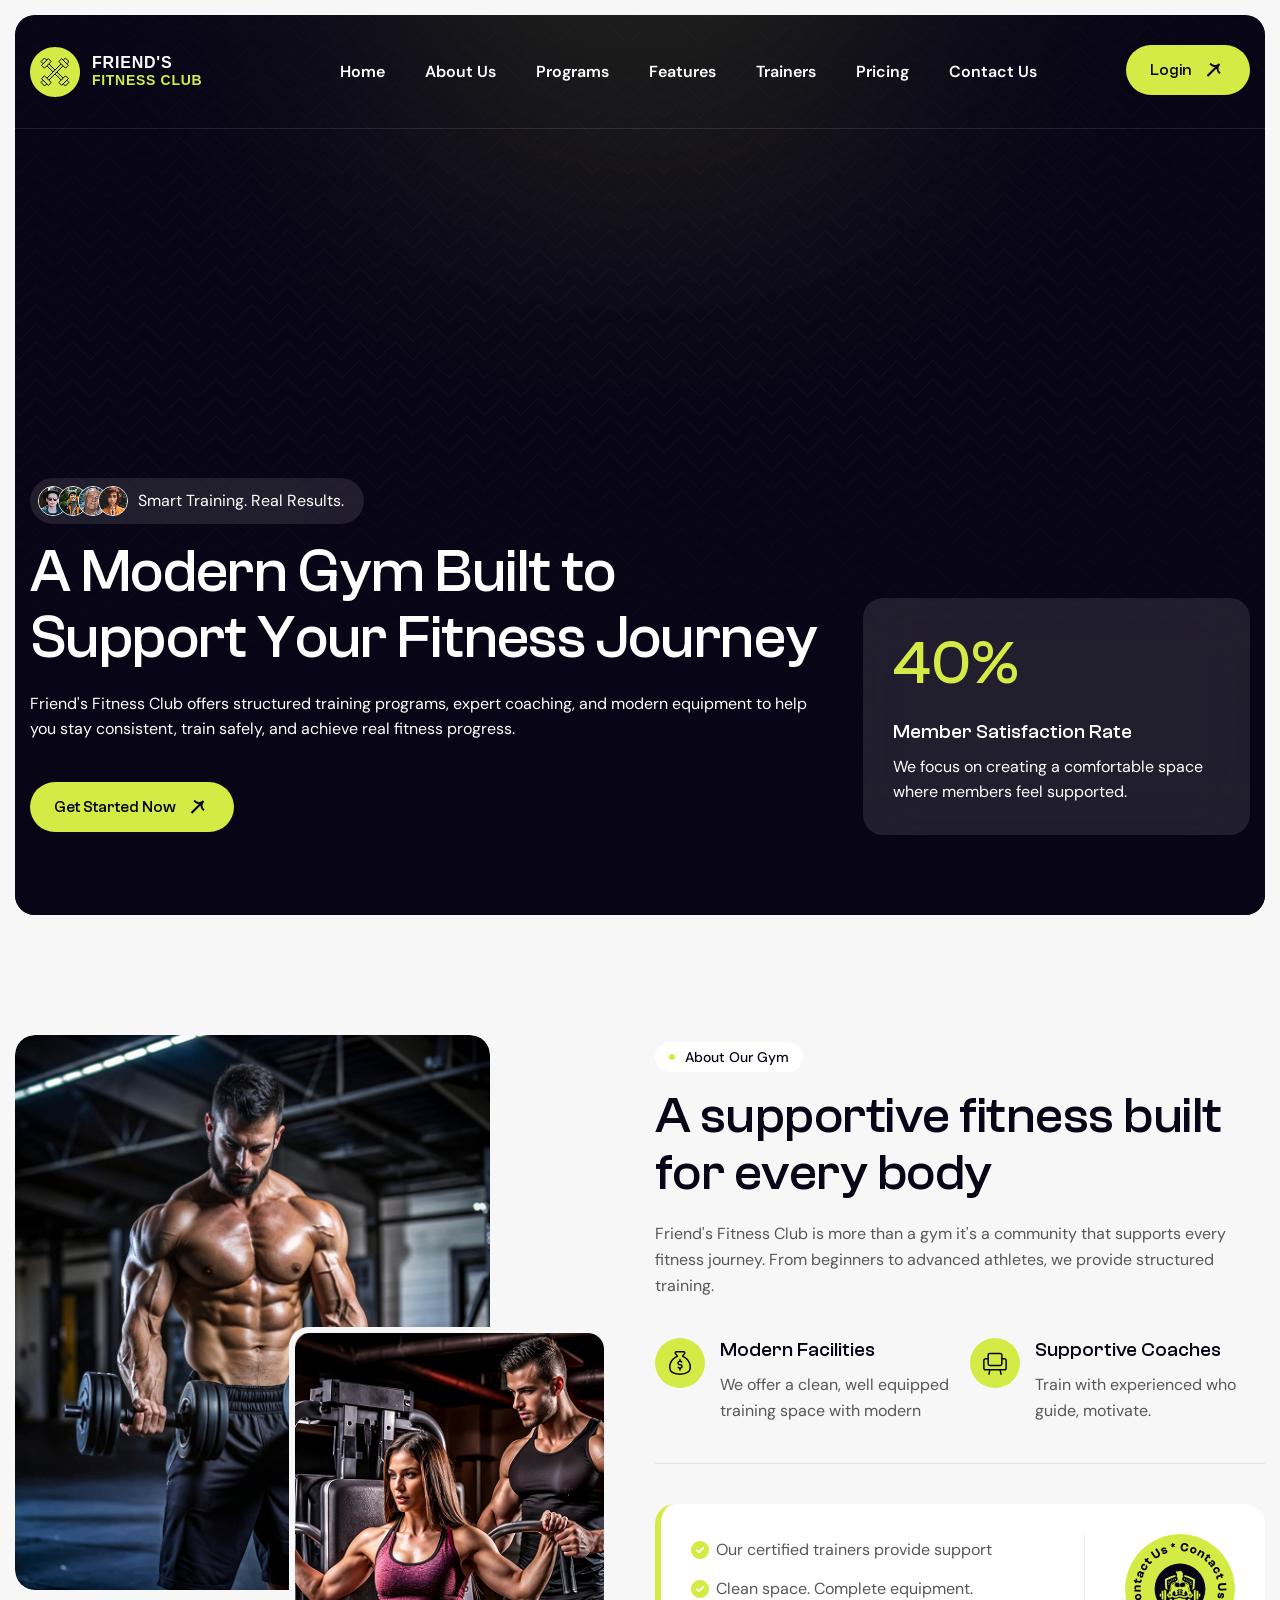
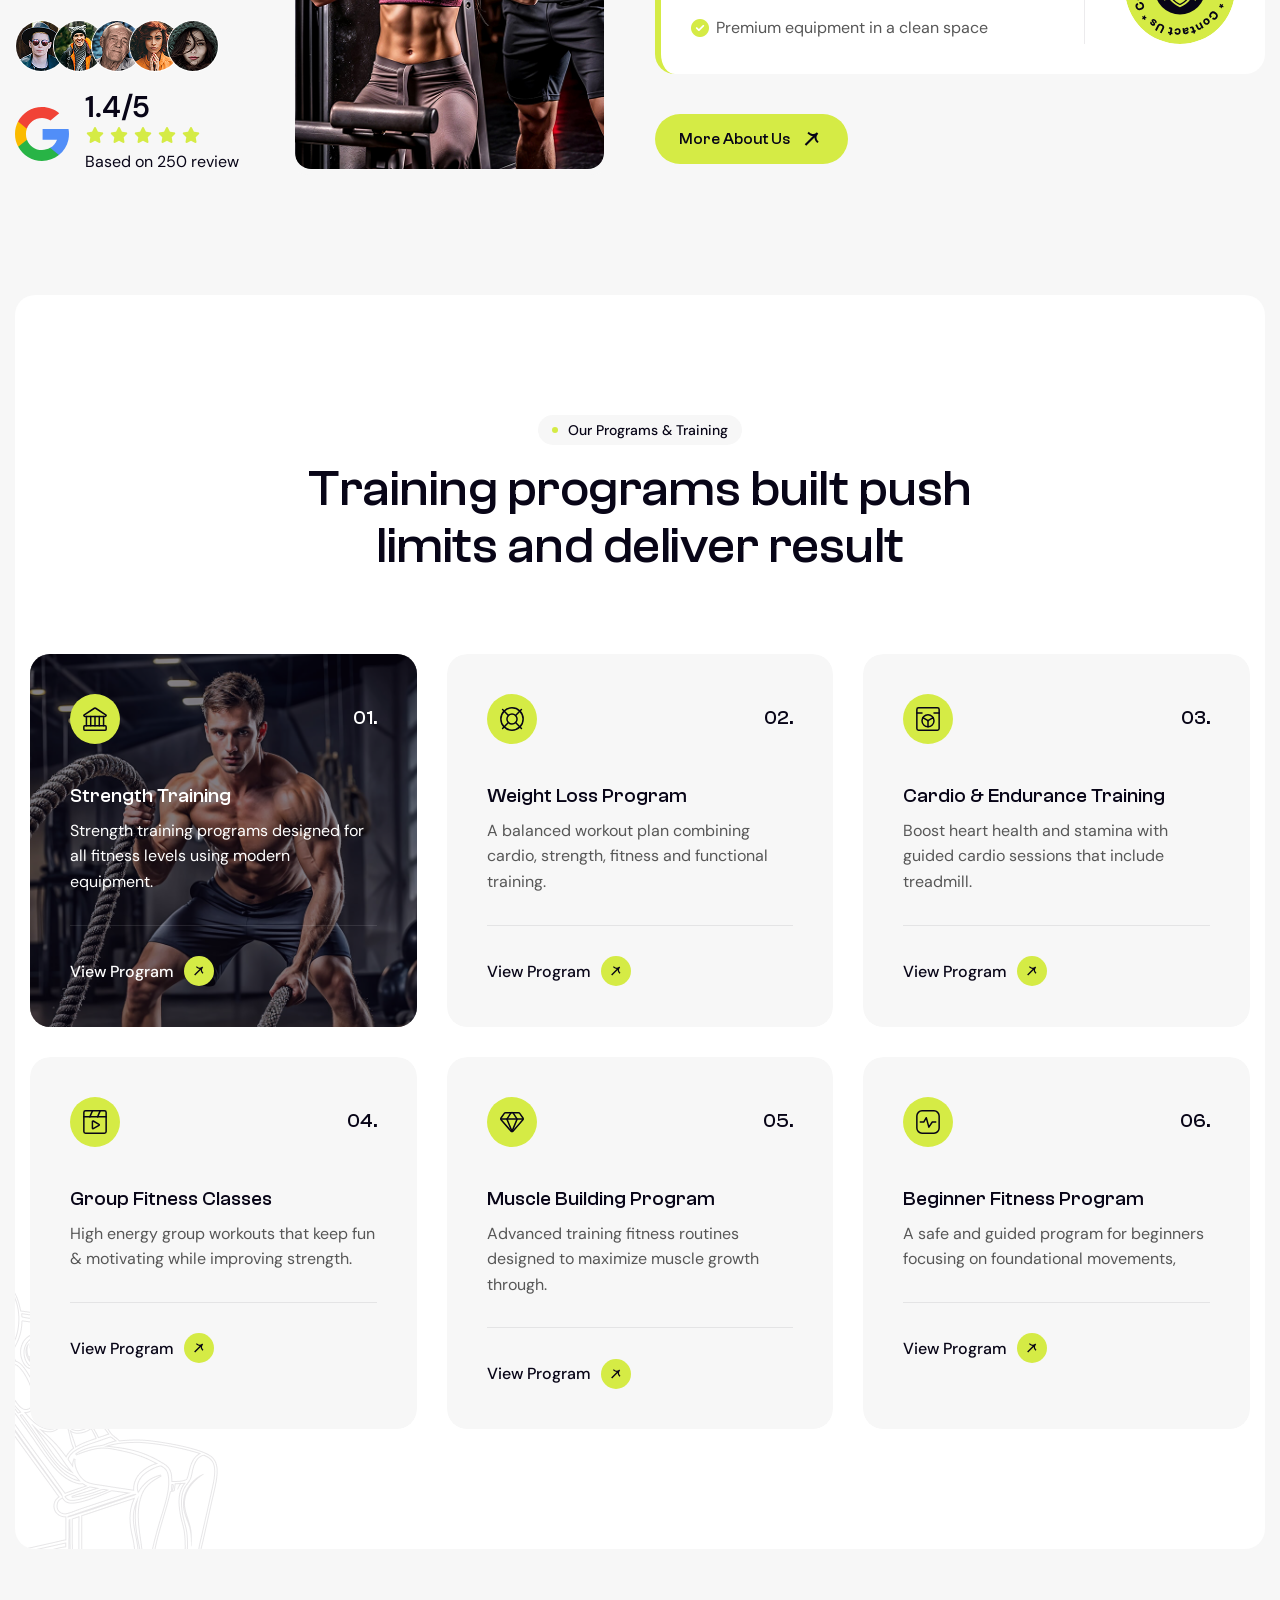
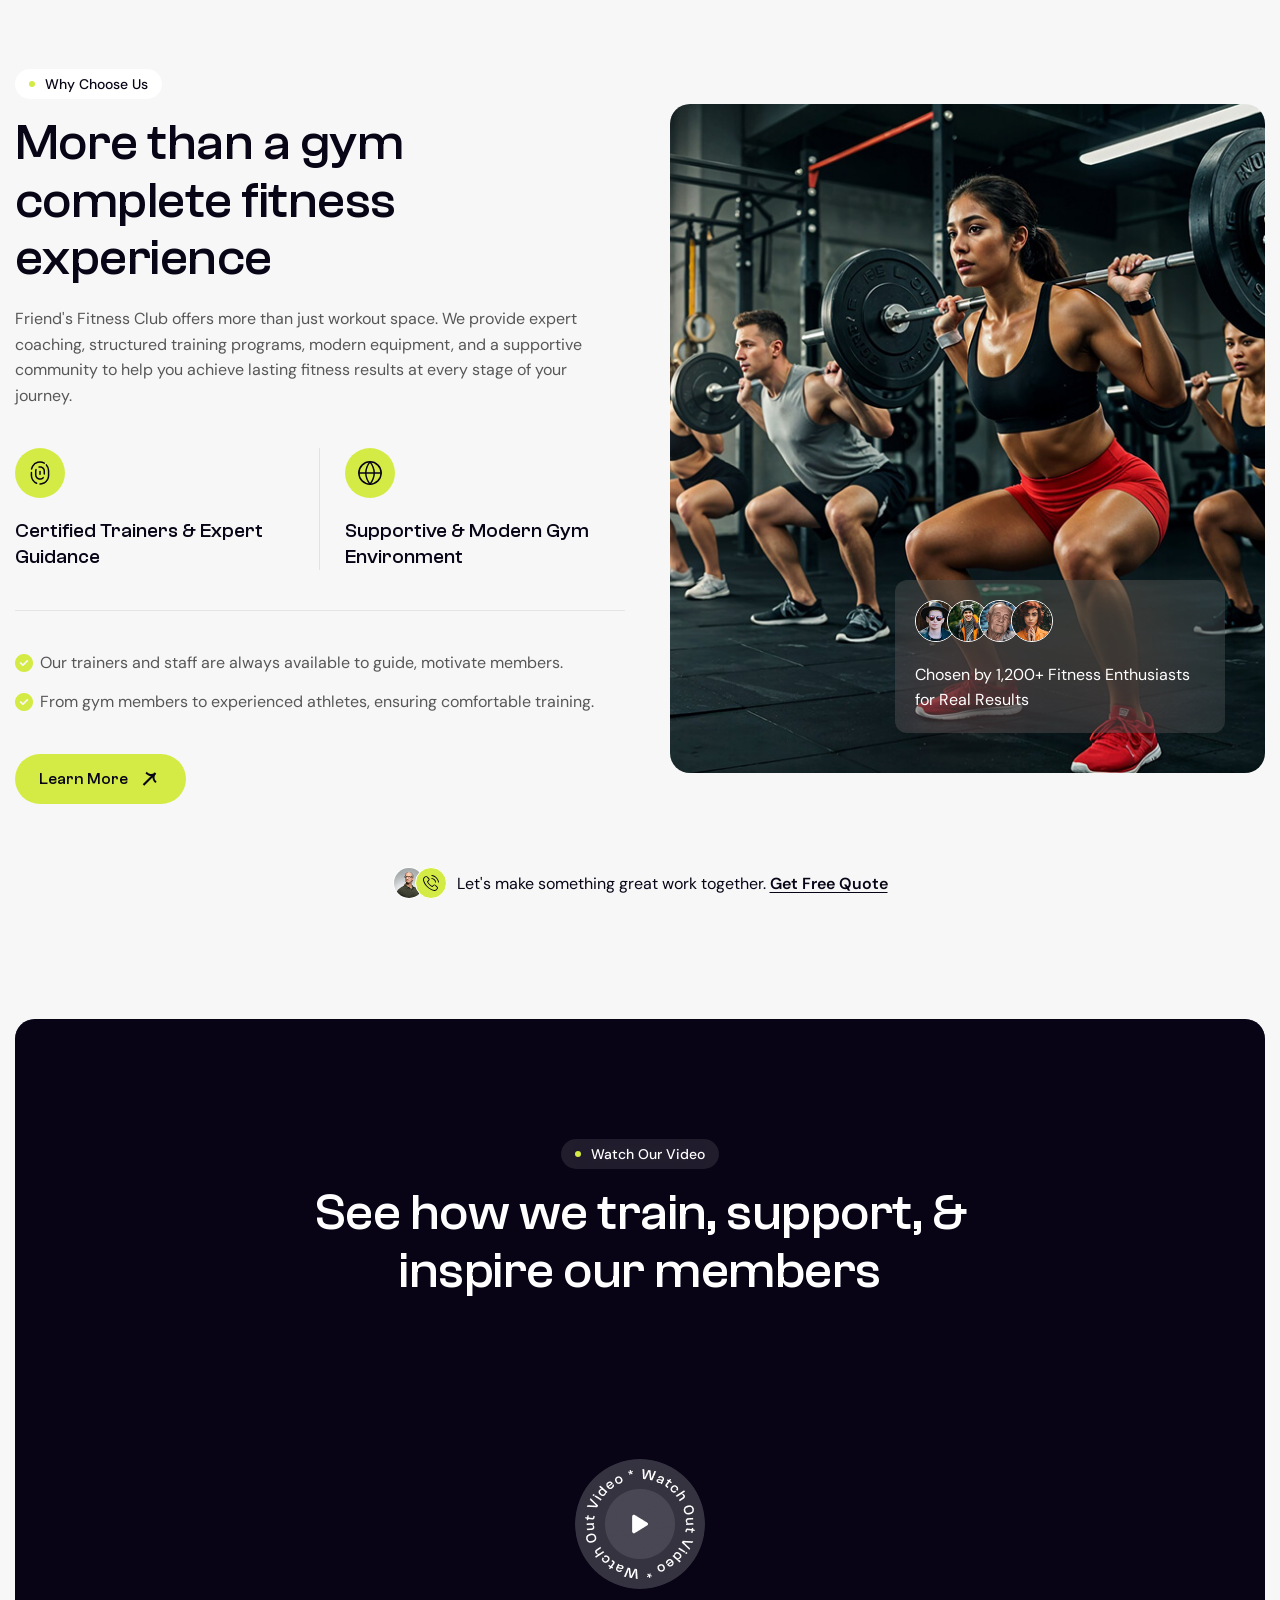
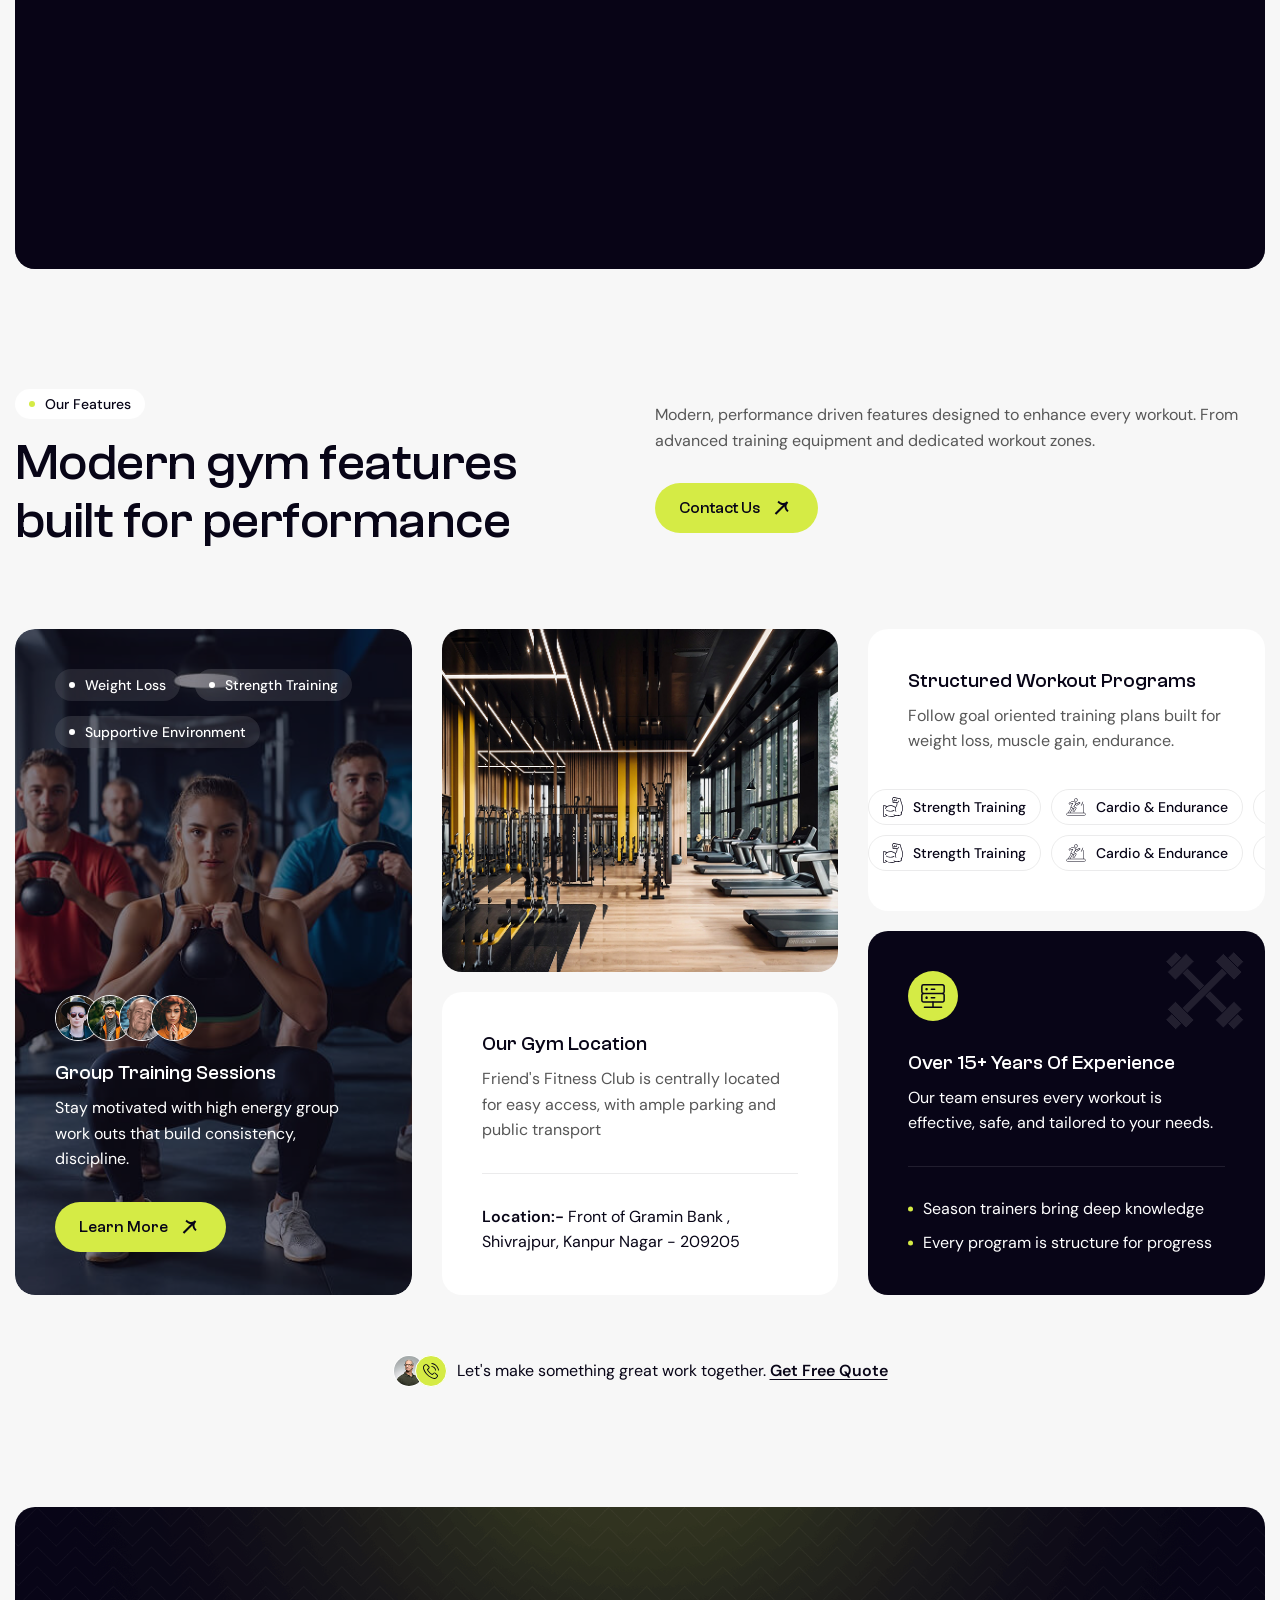
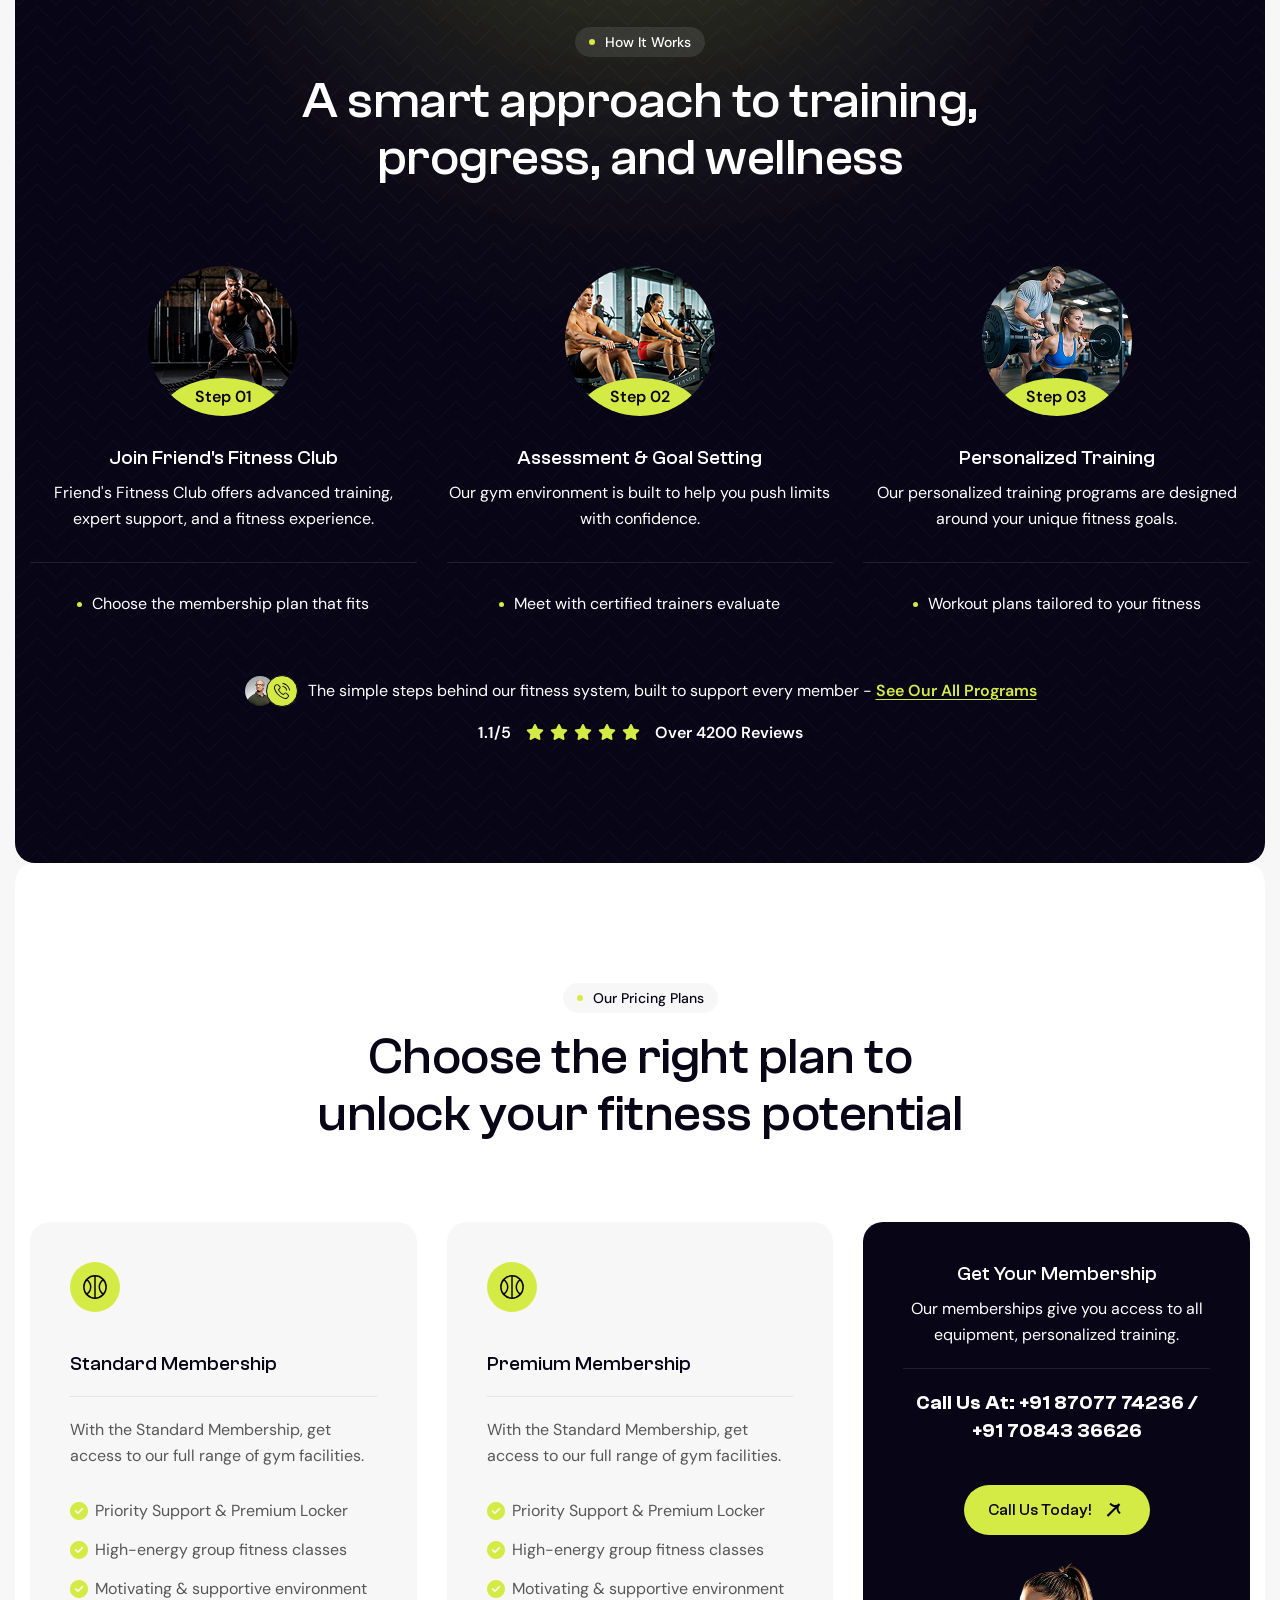
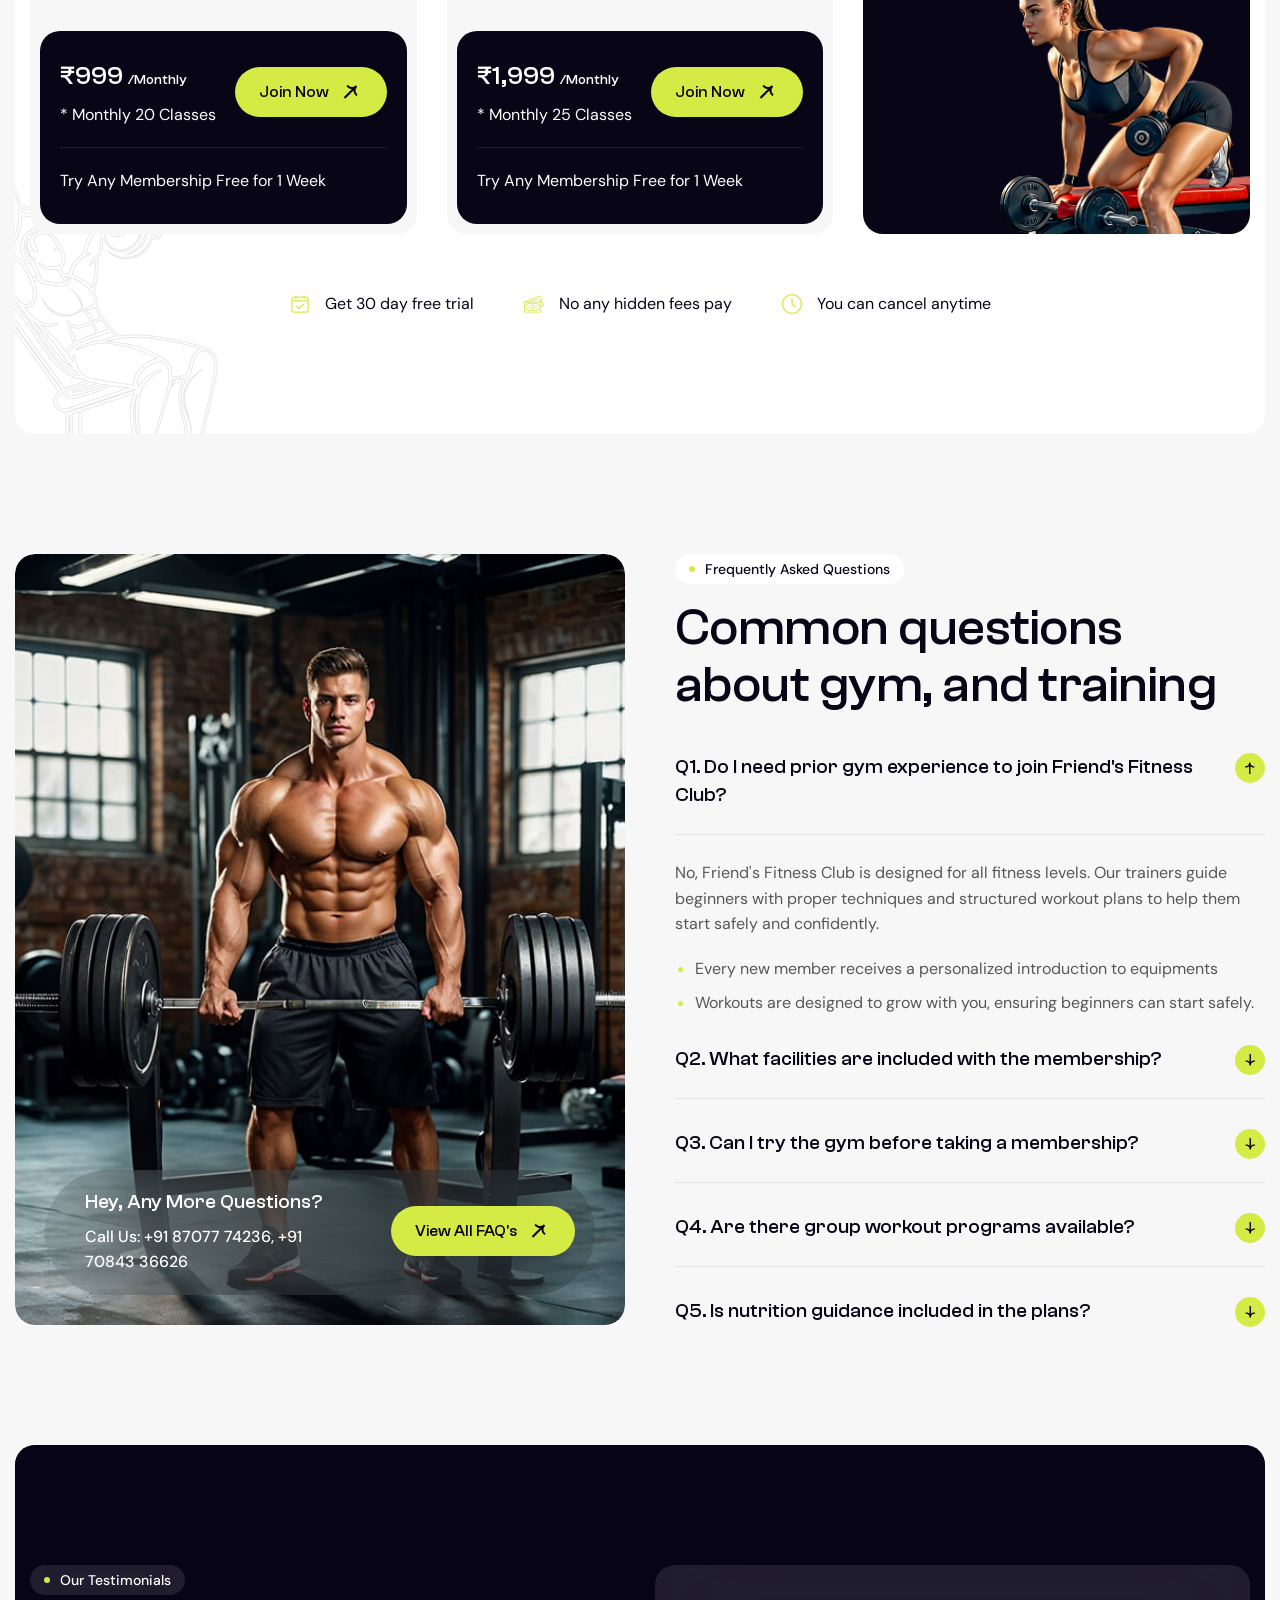
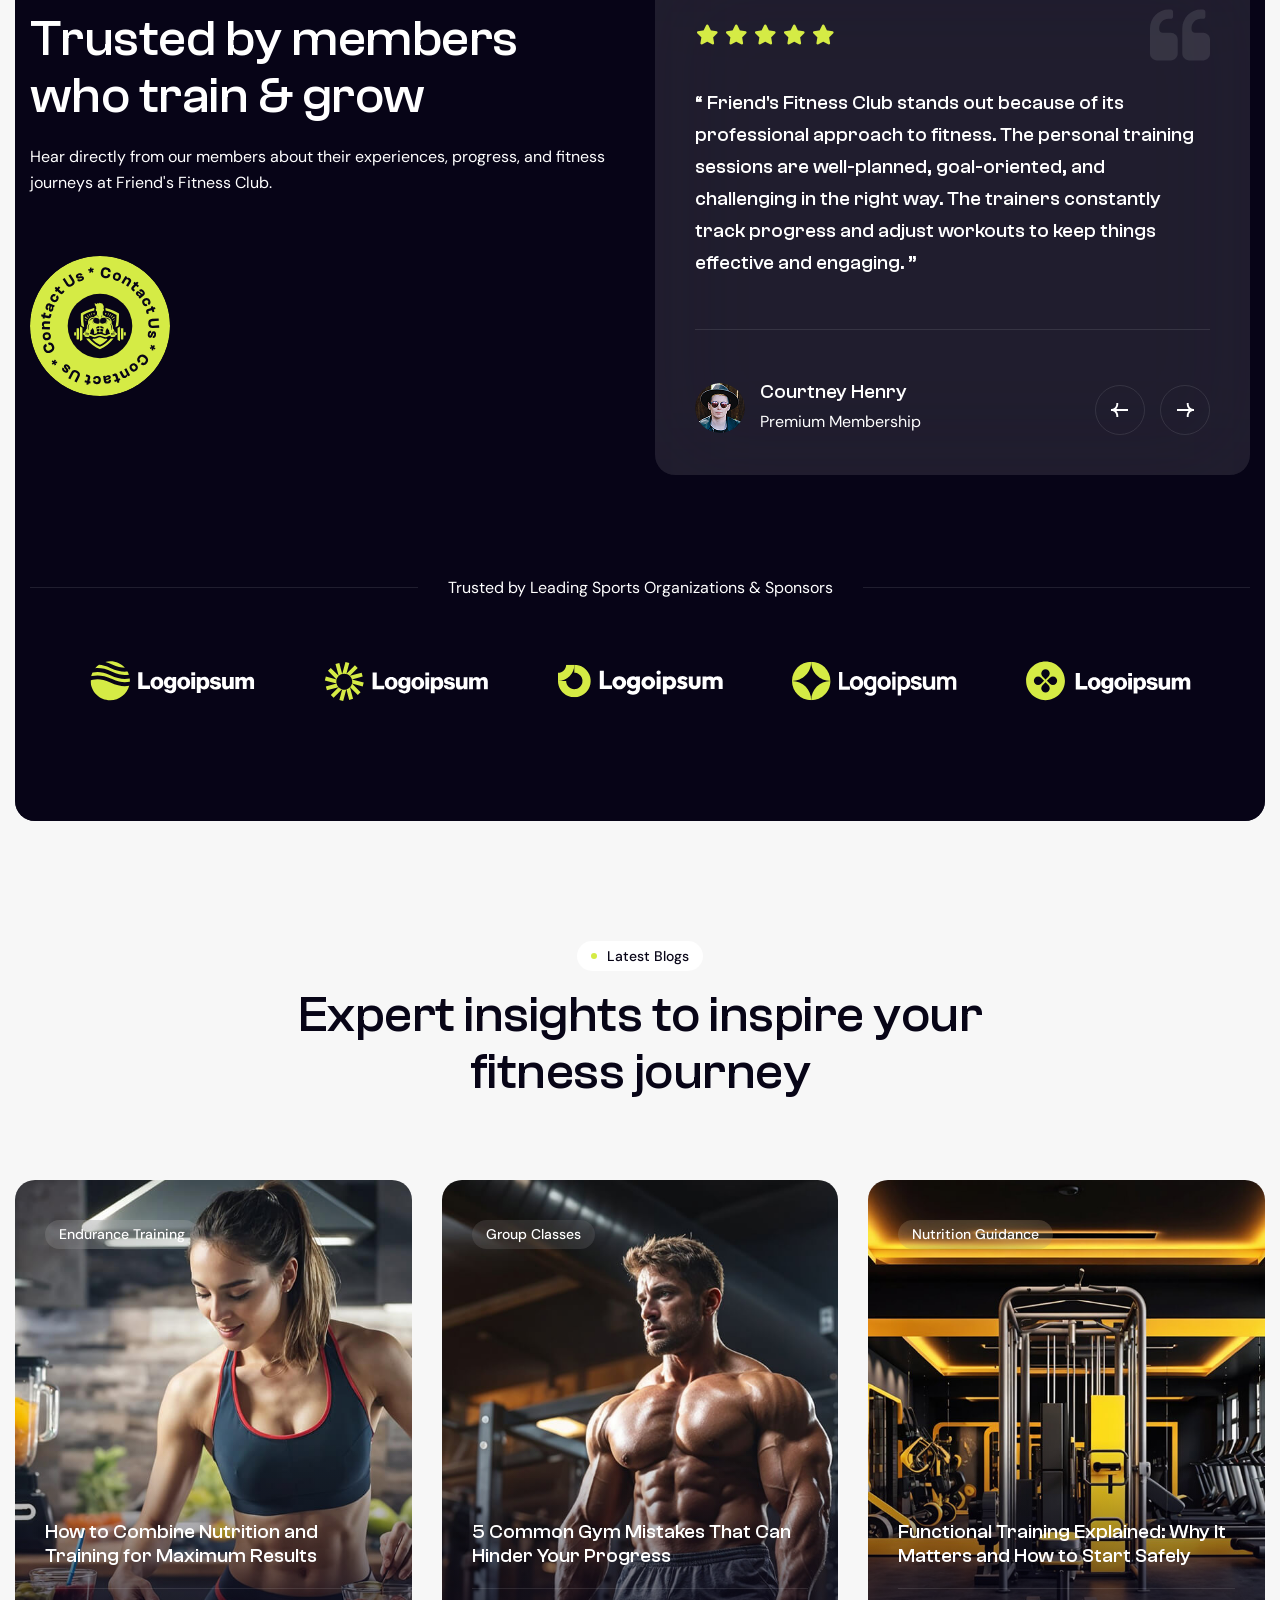
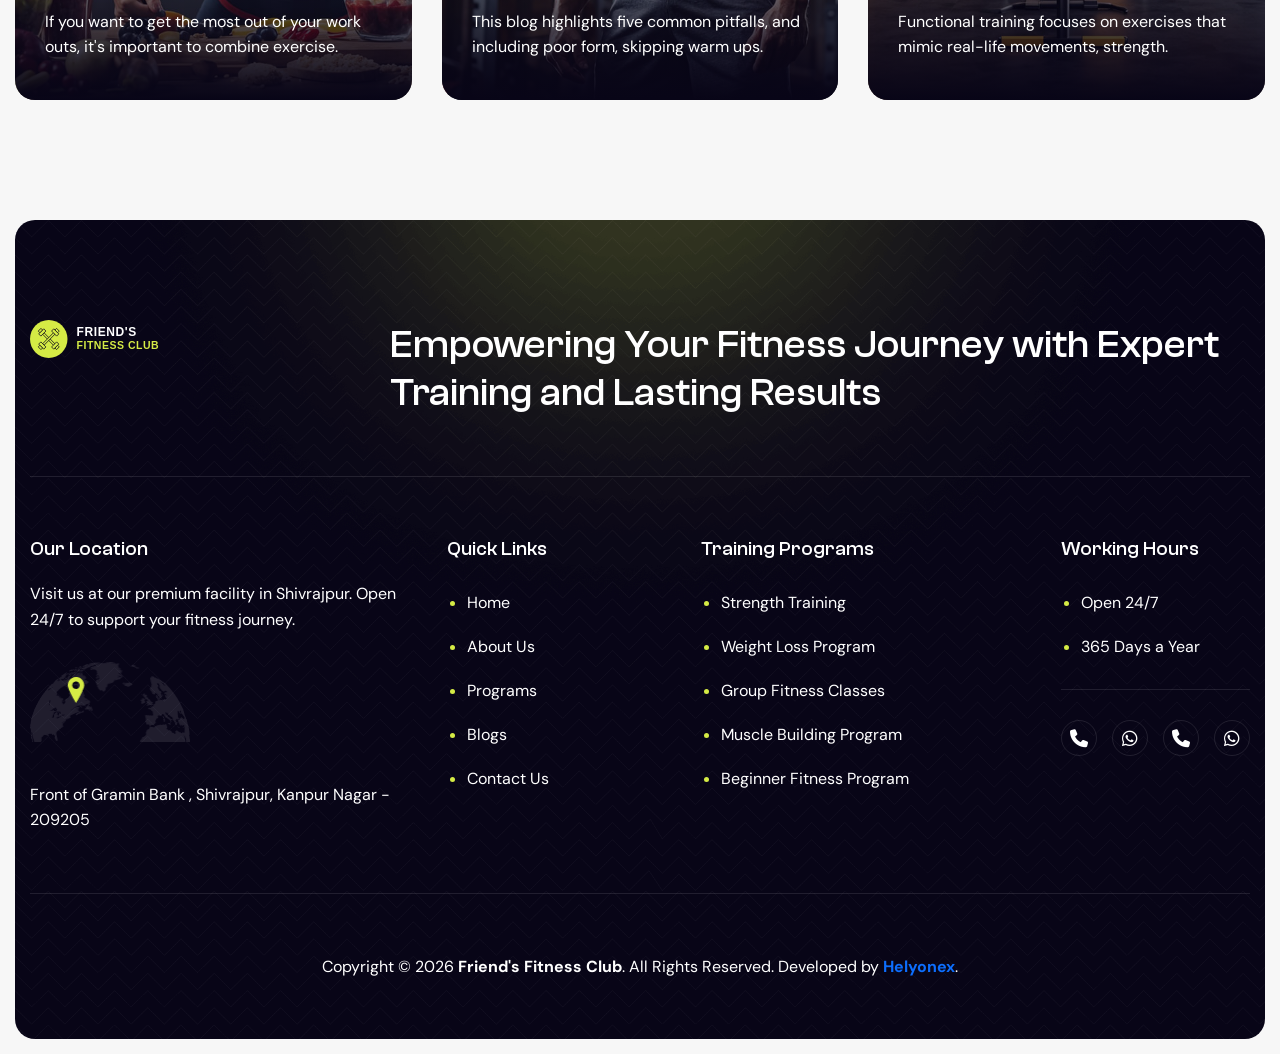
==== commit 562c7f74: "modularize trainers section, update pricing, branding, and contact details" ====
--- a/index.html
+++ b/index.html
@@ -152,7 +152,8 @@
 
                         <div class="header-btn">
 
-                            <a href="#contact" class="btn-default btn-highlighted">Book Free Trial</a>
+                            <a href="https://fitstack.nextgenapplication.com/login/"
+                                class="btn-default btn-highlighted">Login</a>
 
                         </div>
 
@@ -1745,7 +1746,7 @@
 
                                 <div class="feature-item-body">
 
-                                    <p><span>Location:-</span> Gramin Bank Ke Samne, Shivrajpur, Kanpur Nagar - 209205
+                                    <p><span>Location:-</span> Front of Gramin Bank , Shivrajpur, Kanpur Nagar - 209205
                                     </p>
 
                                 </div>
@@ -2277,27 +2278,29 @@
 
     <!-- How It Work Section End -->
 
-
-
-    <!-- Our Trainers Section Start -->
-
-    <div class="our-trainers" id="trainers">
+   
+
+
+
+    <!-- Our Pricing Section Start -->
+
+    <div class="our-pricing bg-section" id="pricing">
 
         <div class="container">
 
-            <div class="row section-row align-items-center">
-
-                <div class="col-xl-6">
+            <div class="row section-row">
+
+                <div class="col-lg-12">
 
                     <!-- Section Title Start -->
 
-                    <div class="section-title">
-
-                        <span class="section-sub-title wow fadeInUp">Our Trainers</span>
-
-                        <h2 class="text-anime-style-3" data-cursor="-opaque">Coaches supporting your fitness goals &
-
-                            lifestyle</h2>
+                    <div class="section-title section-title-center">
+
+                        <span class="section-sub-title wow fadeInUp">Our Pricing Plans</span>
+
+                        <h2 class="text-anime-style-3" data-cursor="-opaque">Choose the right plan to unlock your
+
+                            fitness potential</h2>
 
                     </div>
 
@@ -2305,166 +2308,10 @@
 
                 </div>
 
-
-
-                <div class="col-xl-6">
-
-                    <!-- Section Content Button Start -->
-
-                    <div class="section-content-btn">
-
-                        <!-- Section Title Content Start -->
-
-                        <div class="section-title-content wow fadeInUp" data-wow-delay="0.2s">
-
-                            <p>Our supportive and knowledgeable trainers work closely with members to provide
-
-                                encouragement, proper techniques, and ongoing motivation.</p>
-
-                        </div>
-
-                        <!-- Section Title Content End -->
-
-
-
-                        <!-- Section Button Start -->
-
-                        <div class="section-btn wow fadeInUp" data-wow-delay="0.4s">
-
-                            <a href="#trainers" class="btn-default">View All Trainers</a>
-
-                        </div>
-
-                        <!-- Section Button End -->
-
-                    </div>
-
-                    <!-- Section Content Button End -->
-
-                </div>
-
             </div>
 
 
 
-            <div class="row justify-content-center">
-                <div class="col-xl-5 col-md-6">
-                    <!-- Trainer Item Start -->
-                    <div class="trainer-item wow fadeInUp" data-wow-delay="0.2s">
-                        <div class="trainer-item-image">
-                            <a href="#contact" data-cursor-text="Contact">
-                                <figure>
-                                    <img src="images/trainer-1.jpg" alt="Rajat Katiyar">
-                                </figure>
-                            </a>
-                        </div>
-                        <div class="trainer-social-list">
-                            <ul>
-                                <li><a href="tel:+918707774236" title="Call Rajat"><i class="fa-solid fa-phone"></i></a>
-                                </li>
-                                <li><a href="https://wa.me/918707774236" target="_blank" title="WhatsApp Rajat"><i
-                                            class="fa-brands fa-whatsapp"></i></a></li>
-                            </ul>
-                        </div>
-                        <div class="trainer-item-content">
-                            <ul>
-                                <li>Strength & Conditioning</li>
-                            </ul>
-                            <h2><a href="#contact">Rajat Katiyar</a></h2>
-                            <p style="color: #a0a0a0; font-size: 14px; margin-top: 5px;">Co-Owner & Head Coach</p>
-                        </div>
-                    </div>
-                    <!-- Trainer Item End -->
-                </div>
-
-                <div class="col-xl-5 col-md-6">
-                    <!-- Trainer Item Start -->
-                    <div class="trainer-item wow fadeInUp" data-wow-delay="0.4s">
-                        <div class="trainer-item-image">
-                            <a href="#contact" data-cursor-text="Contact">
-                                <figure>
-                                    <img src="images/trainer-2.jpg" alt="Suraj Chaudhary">
-                                </figure>
-                            </a>
-                        </div>
-                        <div class="trainer-social-list">
-                            <ul>
-                                <li><a href="tel:+917084336626" title="Call Suraj"><i class="fa-solid fa-phone"></i></a>
-                                </li>
-                                <li><a href="https://wa.me/917084336626" target="_blank" title="WhatsApp Suraj"><i
-                                            class="fa-brands fa-whatsapp"></i></a></li>
-                            </ul>
-                        </div>
-                        <div class="trainer-item-content">
-                            <ul>
-                                <li>Body Pumping & Mobility</li>
-                            </ul>
-                            <h2><a href="#contact">Suraj Chaudhary</a></h2>
-                            <p style="color: #a0a0a0; font-size: 14px; margin-top: 5px;">Co-Owner & Fitness Coach</p>
-                        </div>
-                    </div>
-                    <!-- Trainer Item End -->
-                </div>
-            </div>
-
-            <div class="satisfy-client-image add-more">
-
-                <img src="images/icon-phone-primary.svg" alt="">
-
-            </div>
-
-        </div>
-
-        <!-- Satisfy Client Images End -->
-
-        <p>Let's make something great work together. <a href="#contact">Get Free Quote</a></p>
-
-    </div>
-
-    <!-- Section Footer Text End -->
-
-    </div>
-
-    </div>
-
-    </div>
-
-    </div>
-
-    <!-- Our Trainers Section End -->
-
-
-
-    <!-- Our Pricing Section Start -->
-
-    <div class="our-pricing bg-section" id="pricing">
-
-        <div class="container">
-
-            <div class="row section-row">
-
-                <div class="col-lg-12">
-
-                    <!-- Section Title Start -->
-
-                    <div class="section-title section-title-center">
-
-                        <span class="section-sub-title wow fadeInUp">Our Pricing Plans</span>
-
-                        <h2 class="text-anime-style-3" data-cursor="-opaque">Choose the right plan to unlock your
-
-                            fitness potential</h2>
-
-                    </div>
-
-                    <!-- Section Title End -->
-
-                </div>
-
-            </div>
-
-
-
             <div class="row">
 
                 <div class="col-xl-4 col-md-6">
@@ -2519,7 +2366,7 @@
 
                                 <div class="pricing-item-price">
 
-                                    <h2>$299.00 <sub>/Monthly</sub></h2>
+                                    <h2>₹999 <sub>/Monthly</sub></h2>
 
                                     <p>* Monthly 20 Classes</p>
 
@@ -2603,7 +2450,7 @@
 
                                 <div class="pricing-item-price">
 
-                                    <h2>$499.00 <sub>/Monthly</sub></h2>
+                                    <h2>₹1,999 <sub>/Monthly</sub></h2>
 
                                     <p>* Monthly 25 Classes</p>
 
@@ -3785,7 +3632,7 @@
 
                             <div class="about-footer-item-content">
 
-                                <p>Gramin Bank Ke Samne, Shivrajpur, Kanpur Nagar - 209205</p>
+                                <p>Front of Gramin Bank , Shivrajpur, Kanpur Nagar - 209205</p>
 
                             </div>
 
@@ -3920,7 +3767,7 @@
                     <div class="footer-copyright-text">
 
                         <p>Copyright &copy; 2026 <strong>Friend's Fitness Club</strong>. All Rights Reserved. Developed
-                            by <strong>Antigravity</strong>.</p>
+                            by <strong><a href="https://helyonex.com/">Helyonex</a></strong>.</p>
 
                     </div>
 
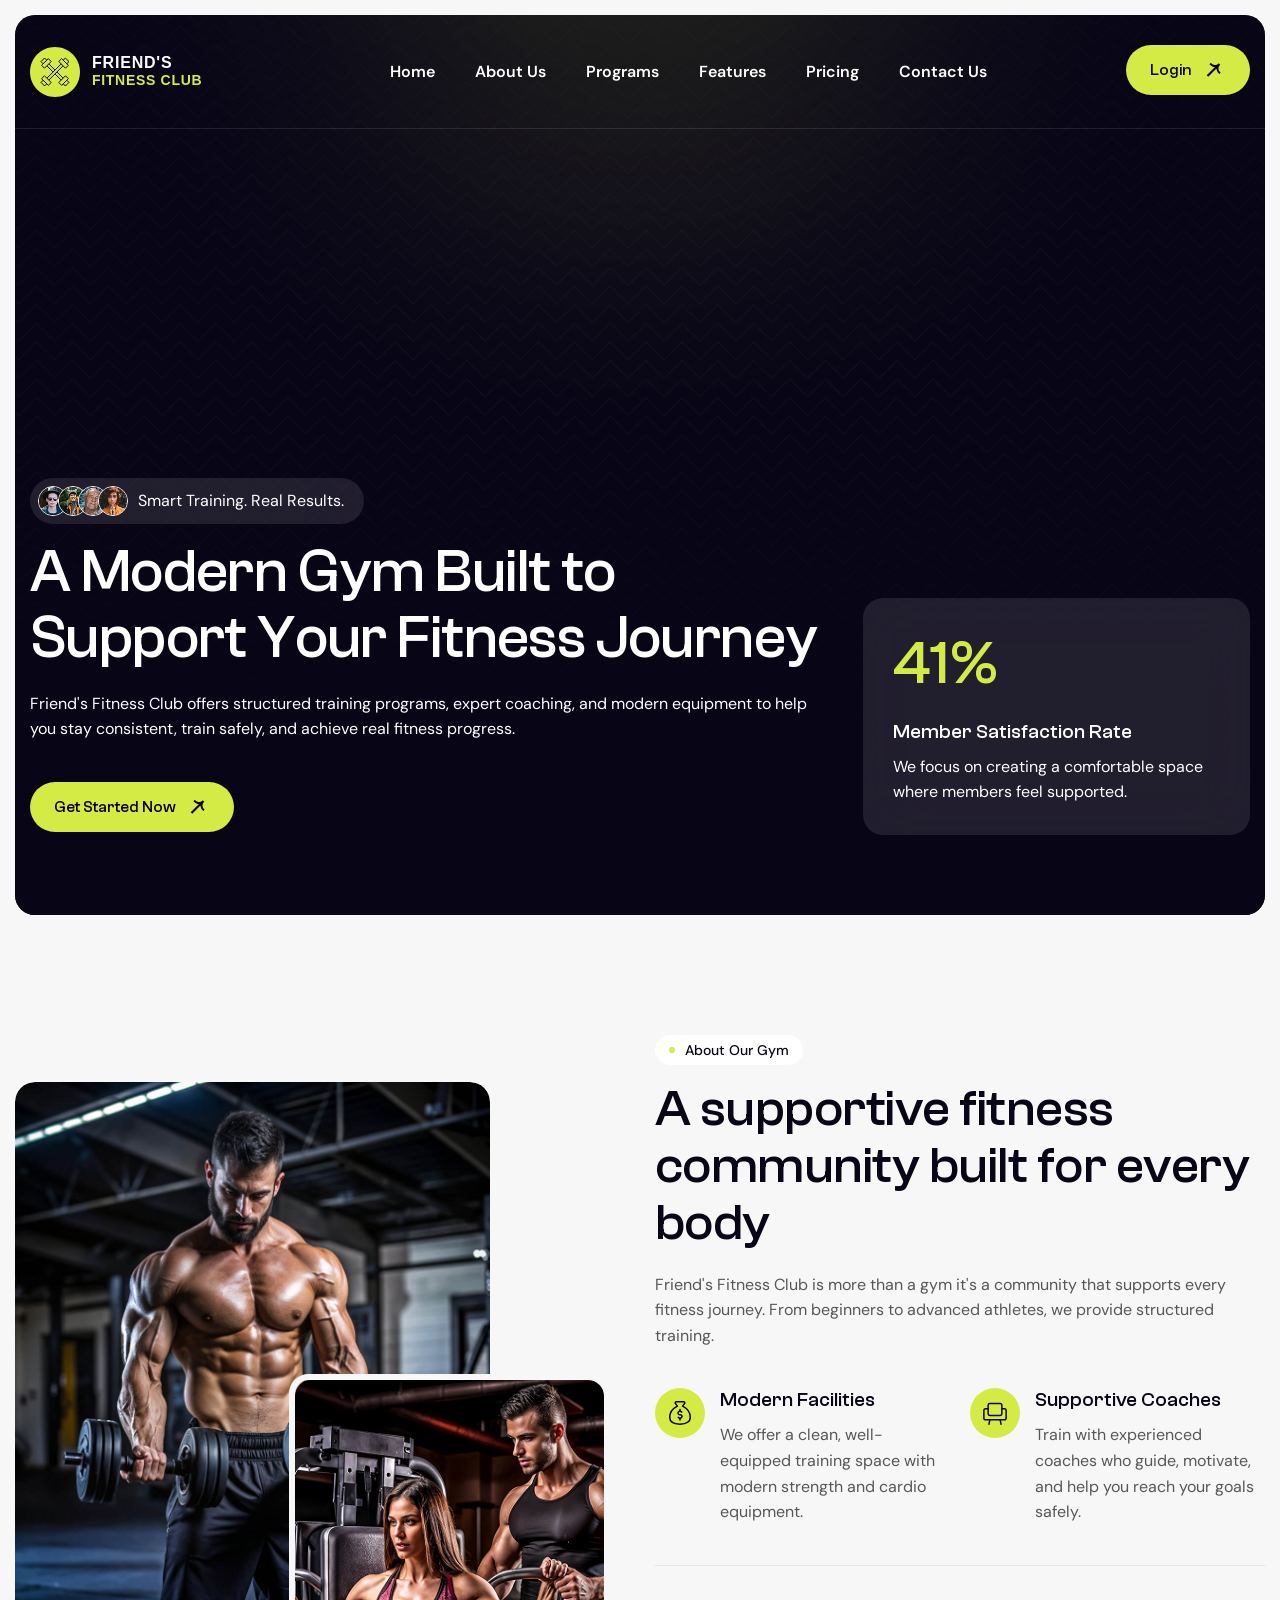
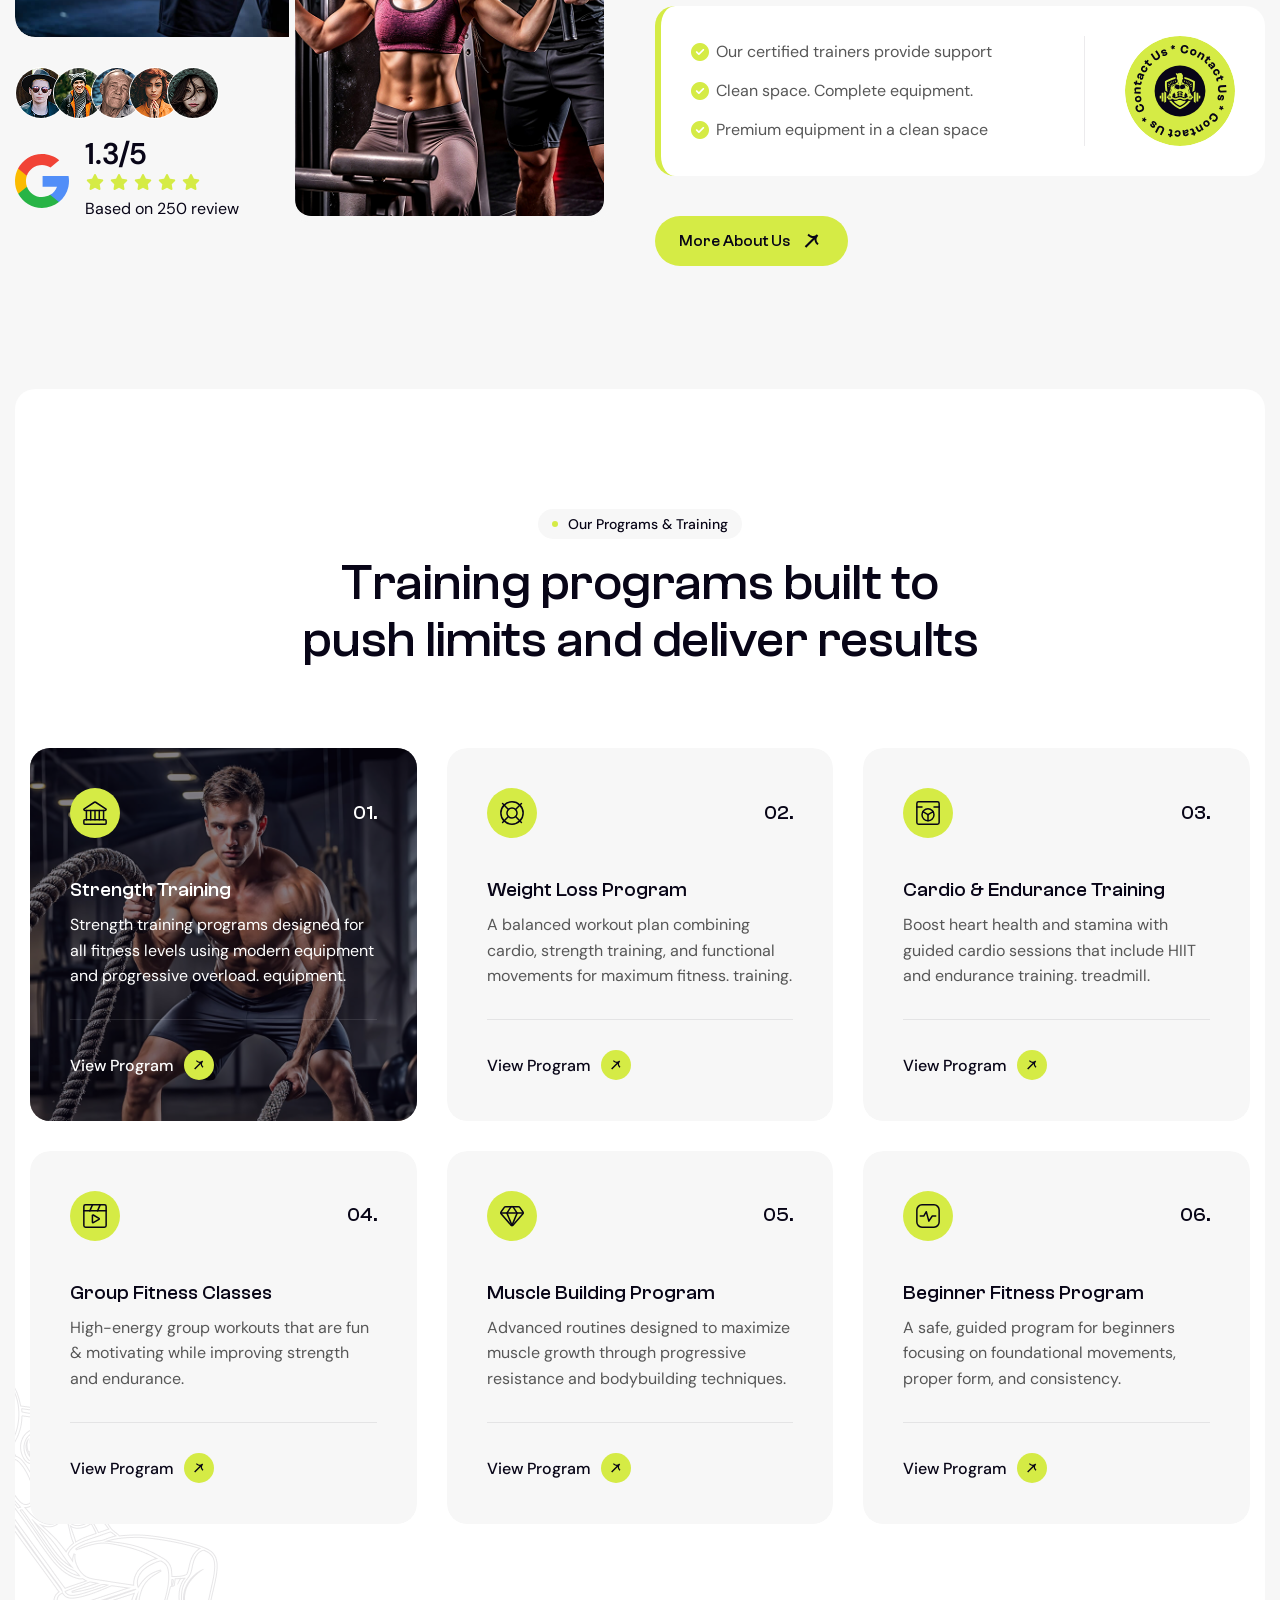
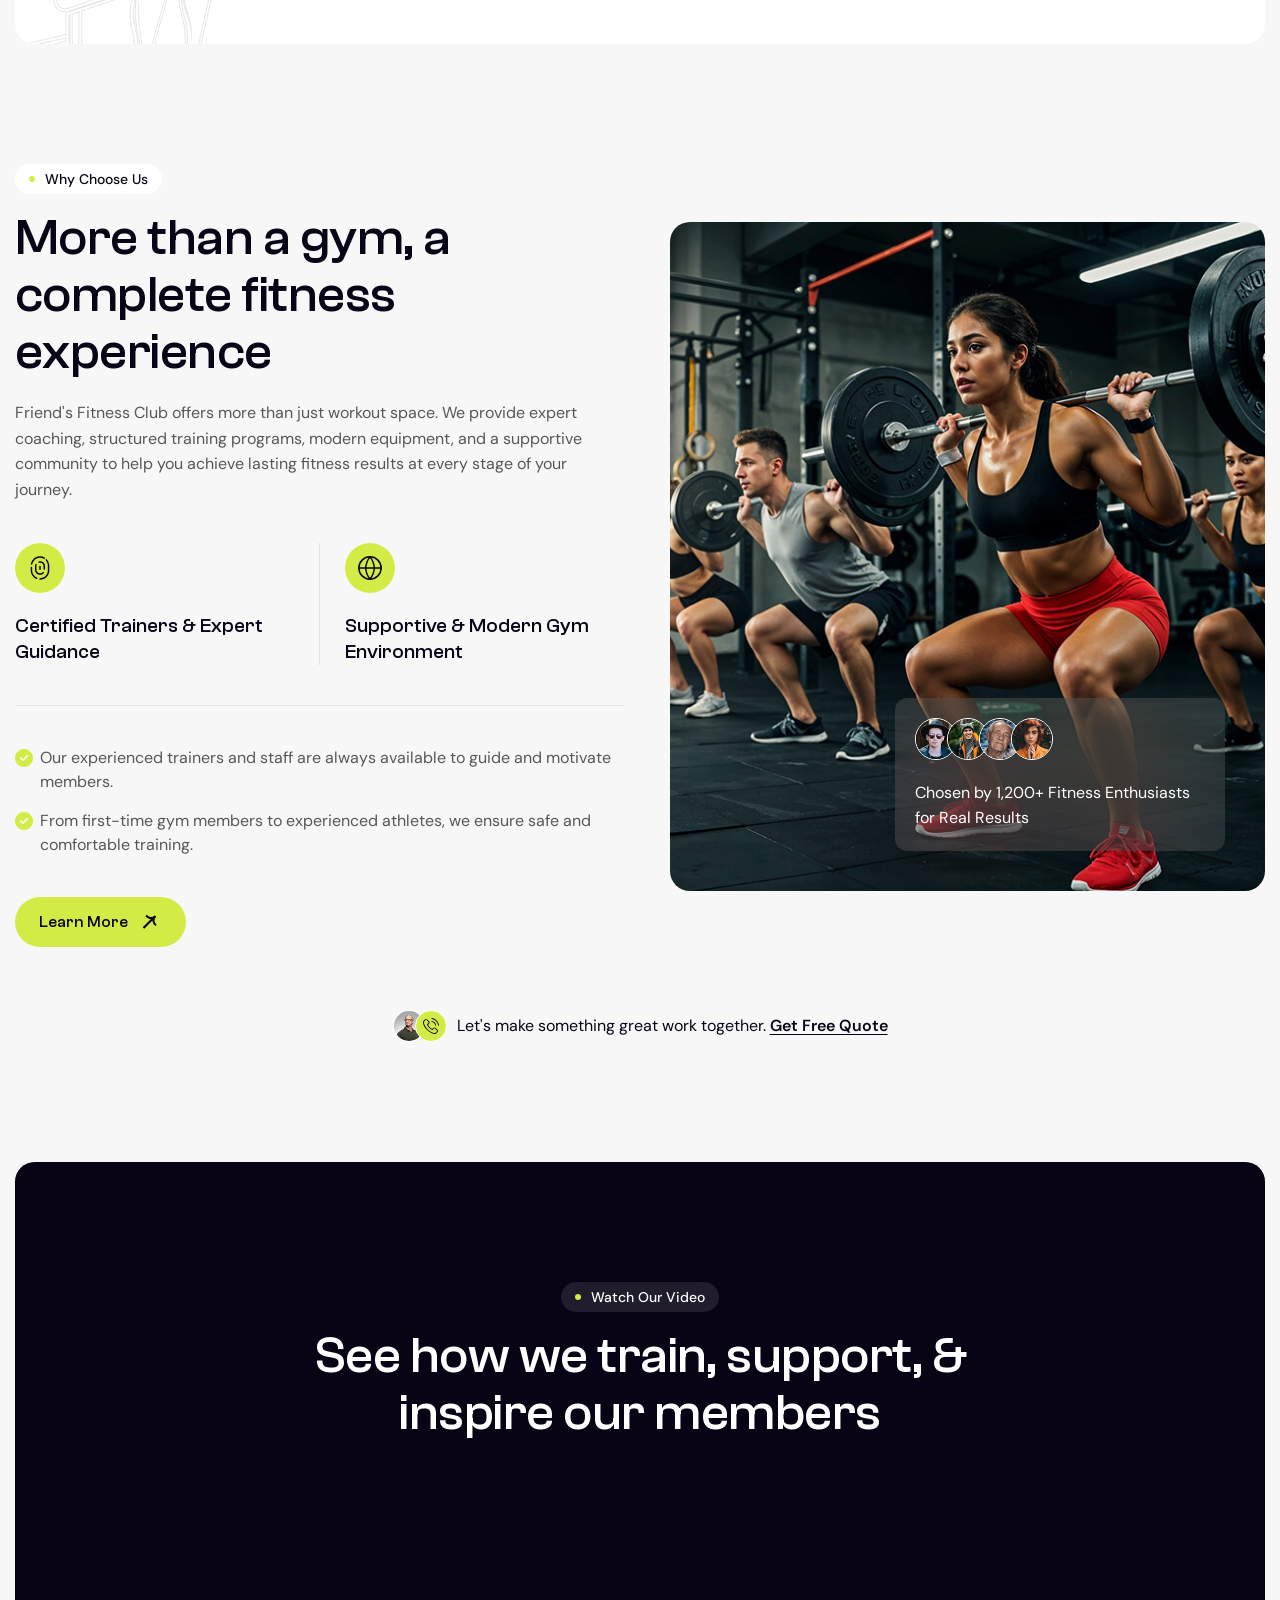
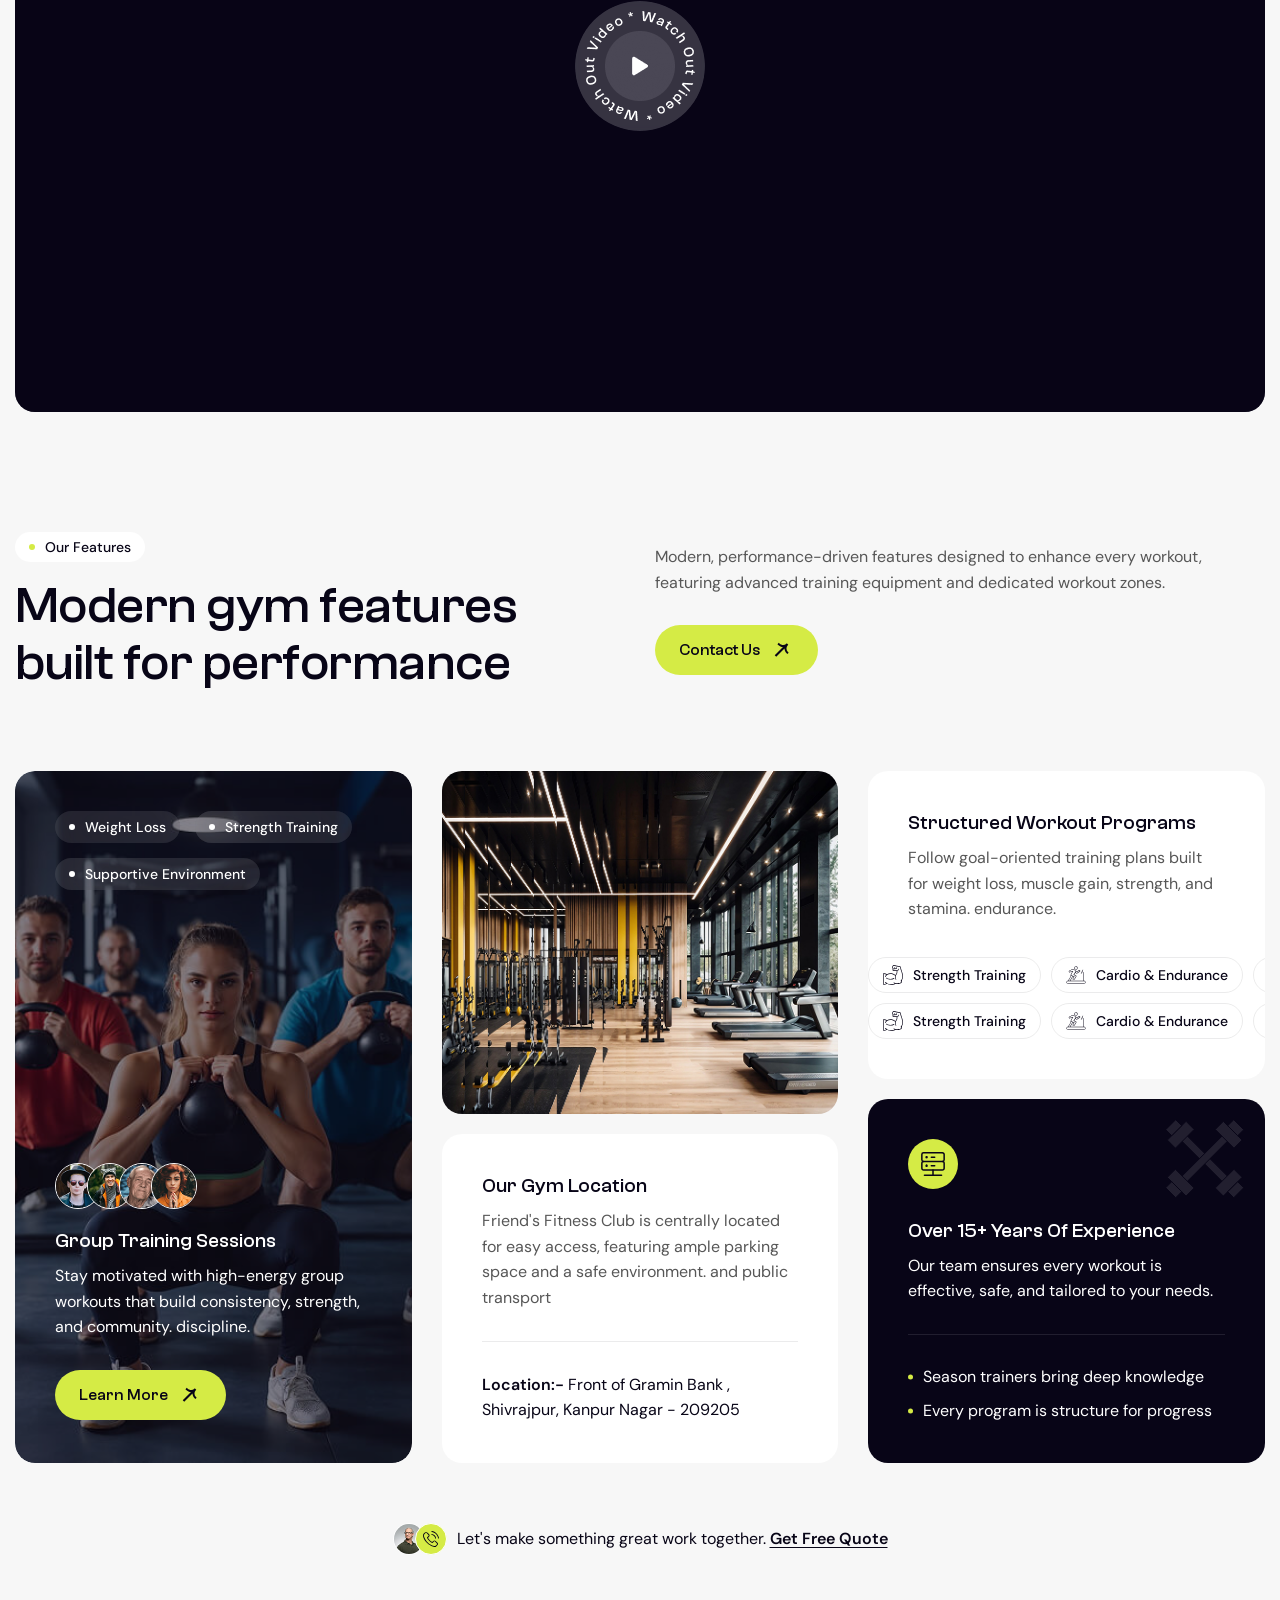
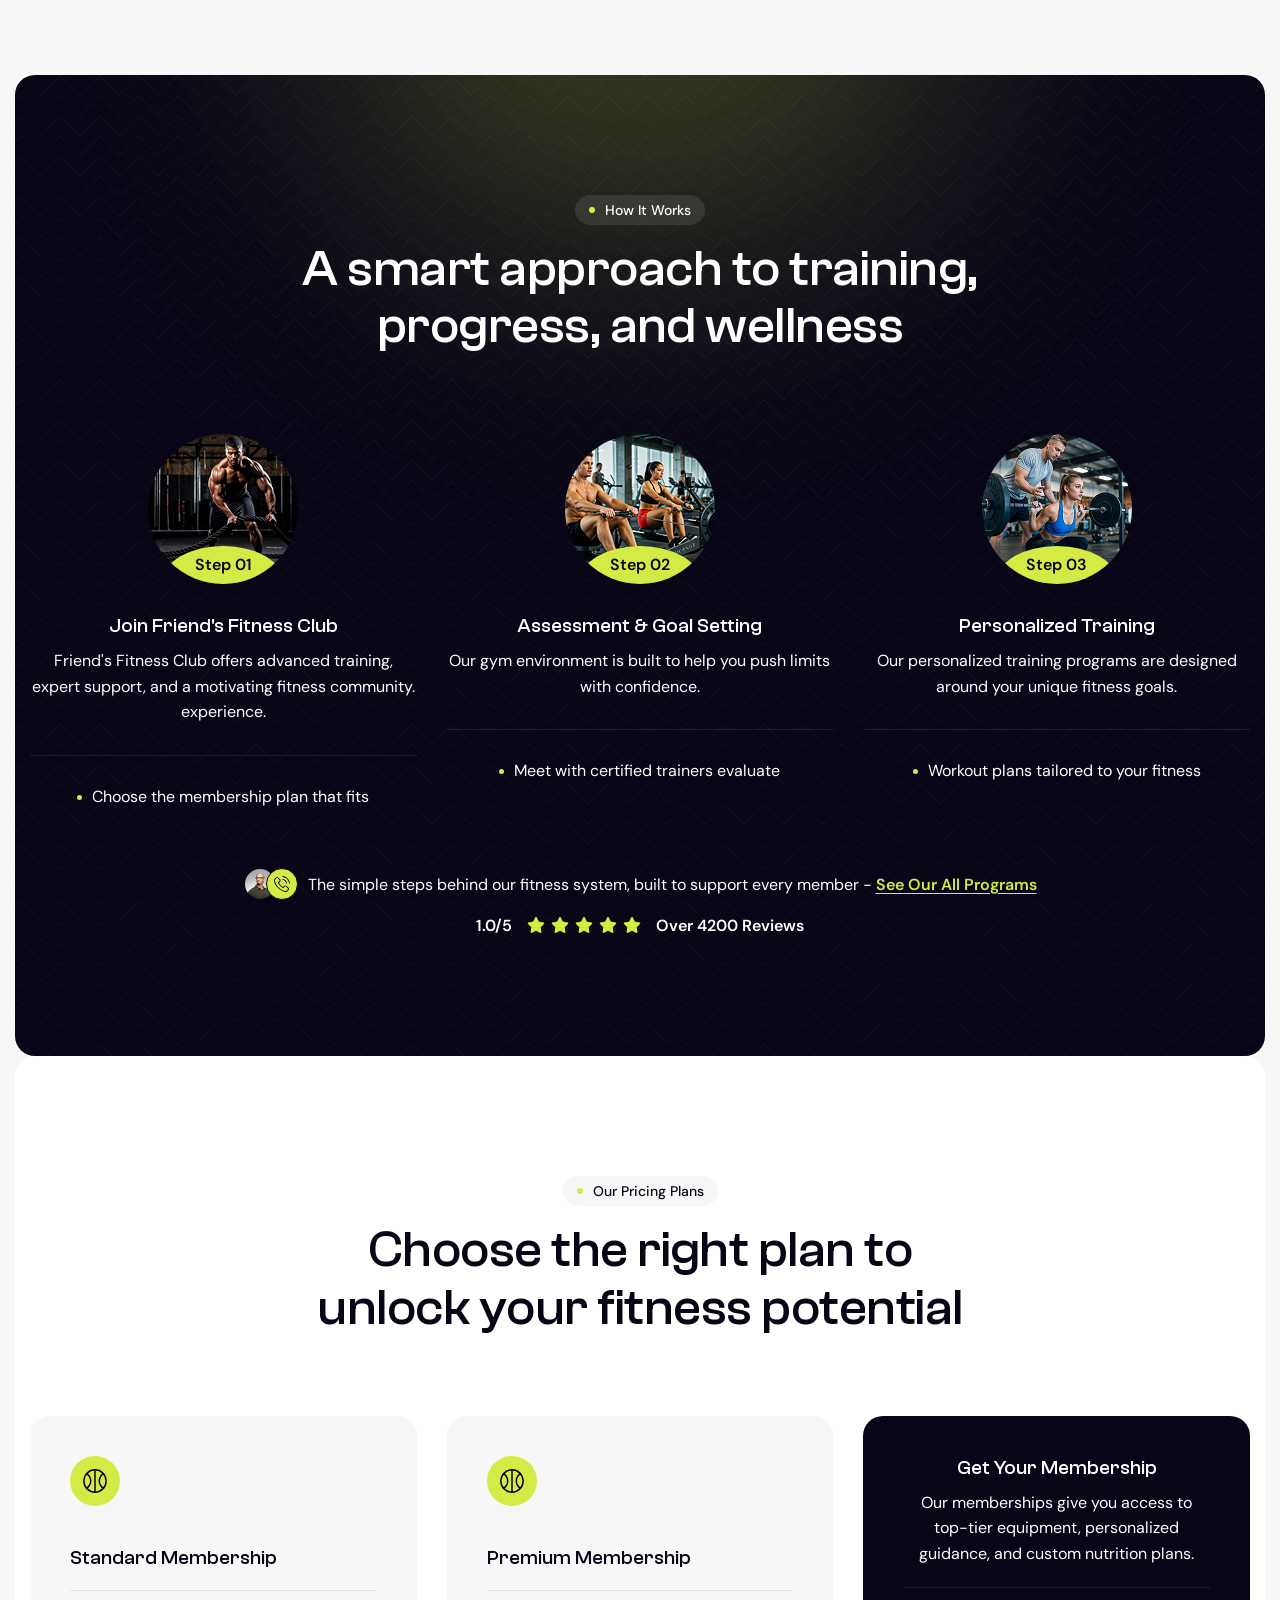
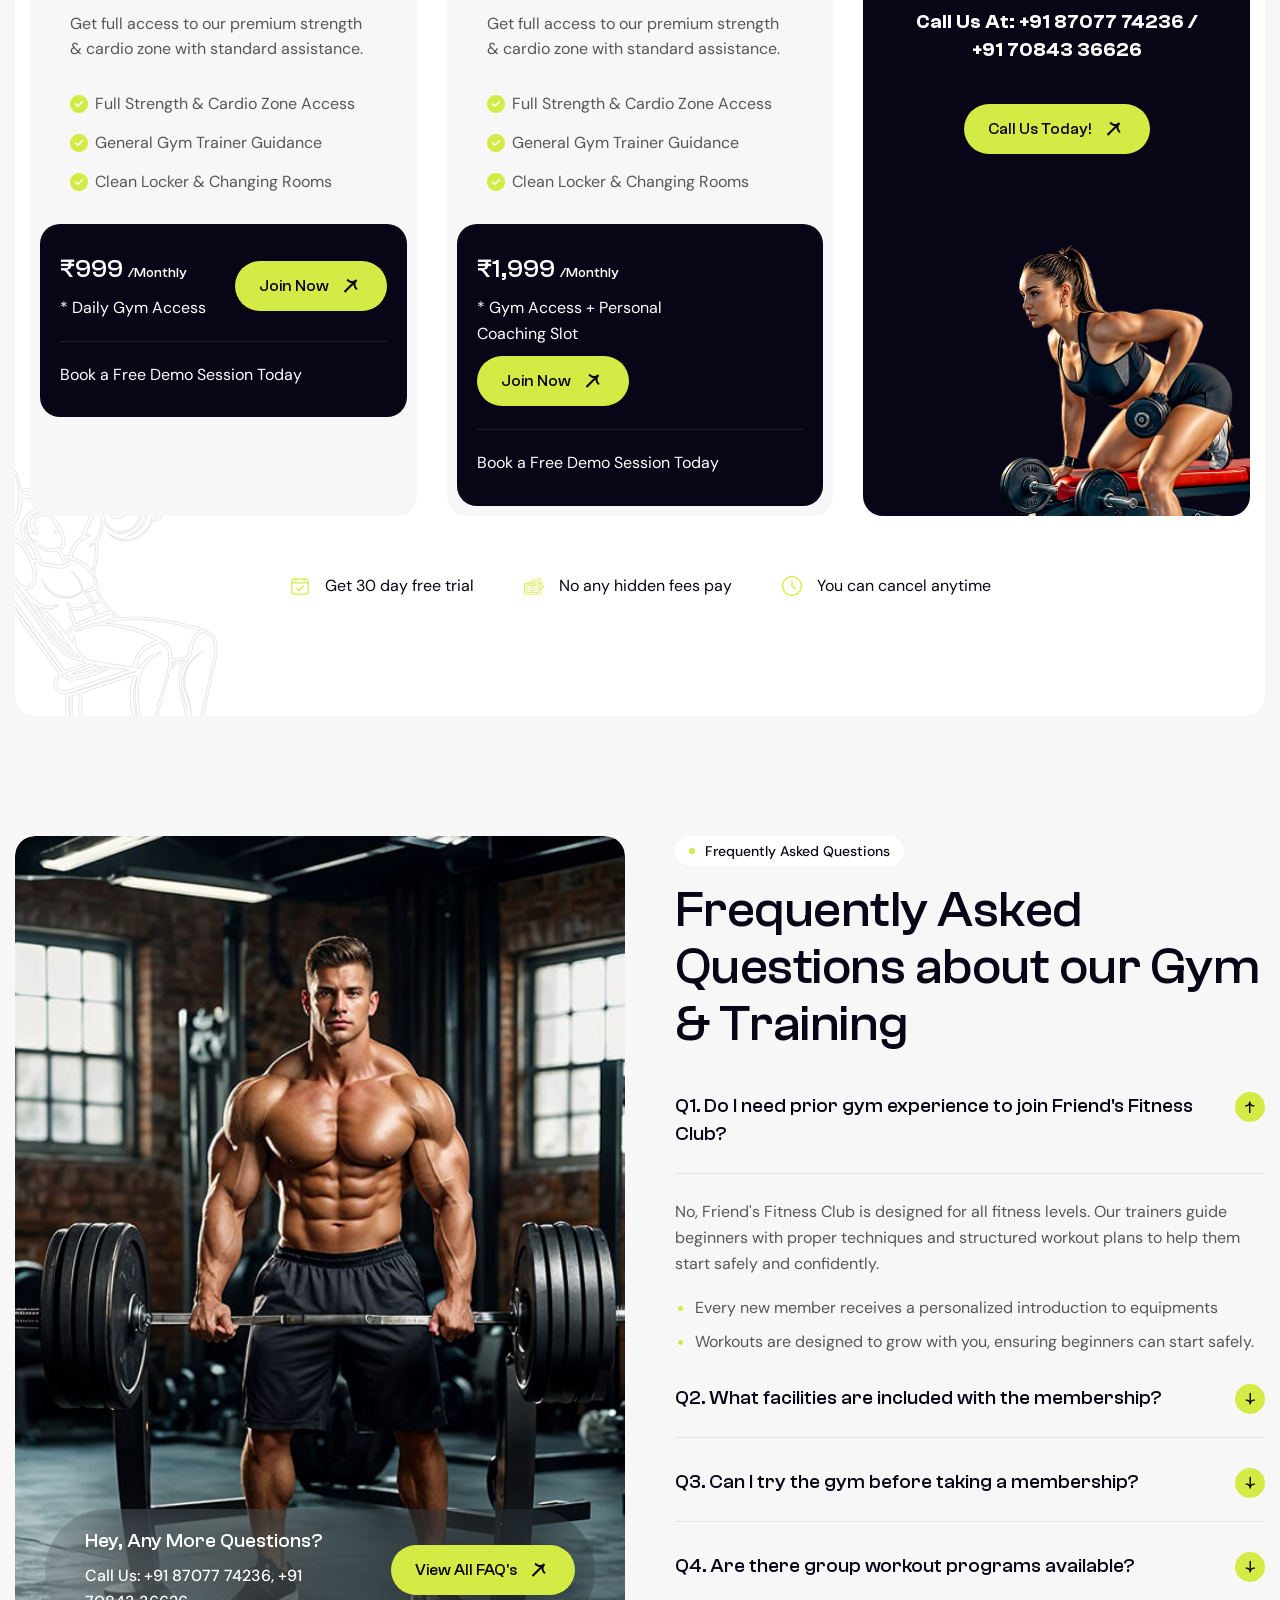
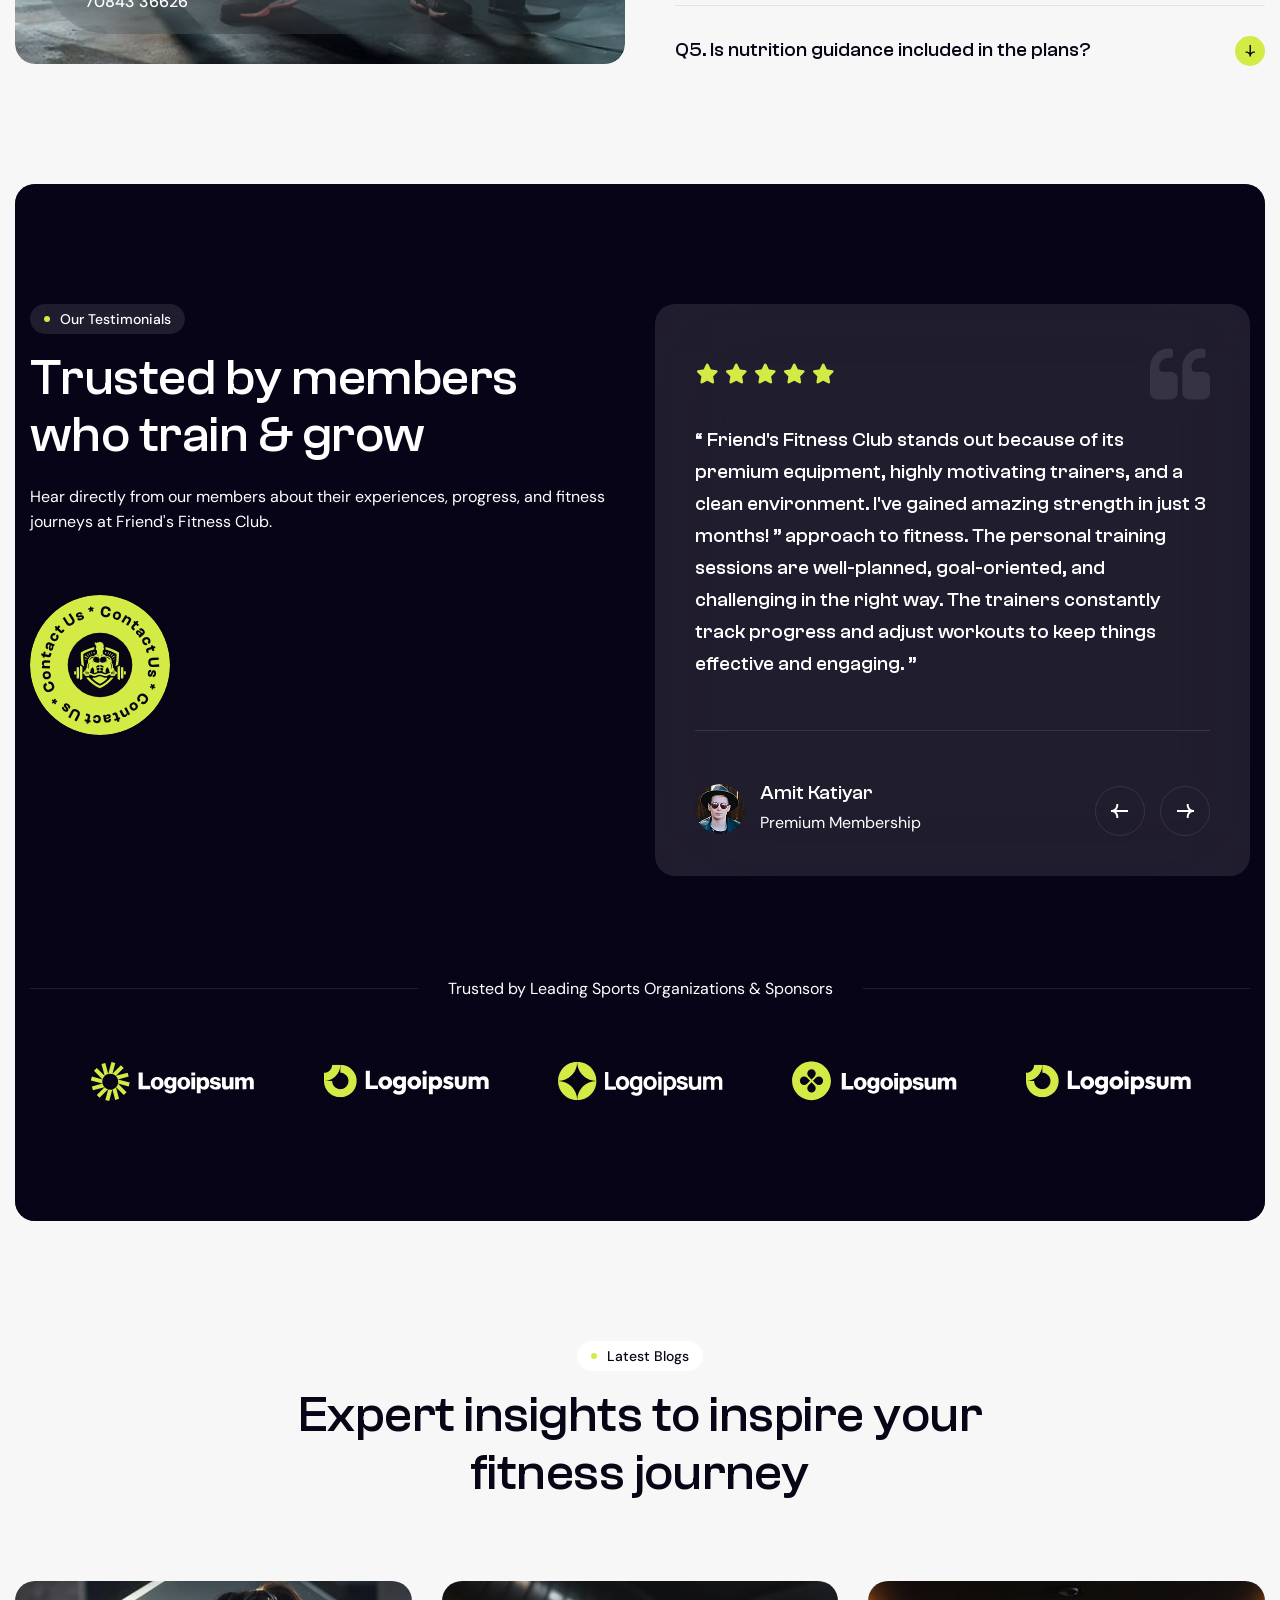
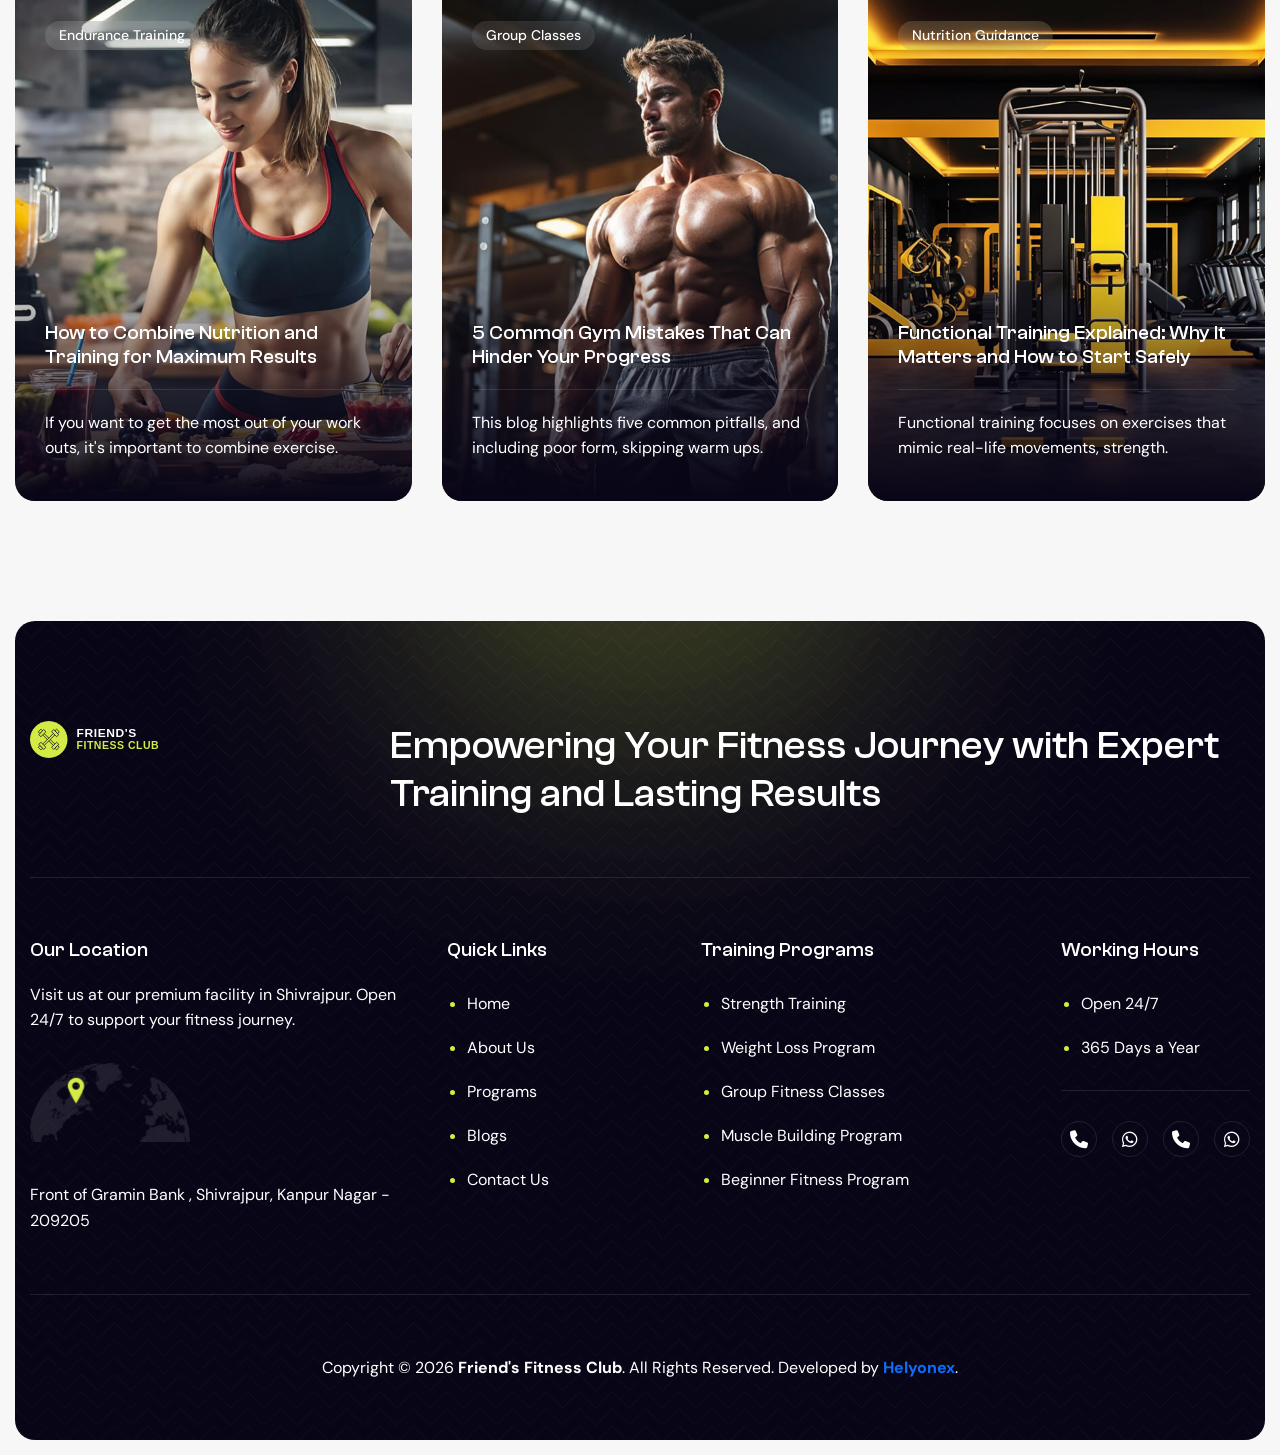
==== commit d76c082a: "improve content clarity and update membership details on the index page" ====
--- a/index.html
+++ b/index.html
@@ -132,7 +132,7 @@
 
                                 <li class="nav-item"><a class="nav-link" href="#features">Features</a></li>
 
-                                <li class="nav-item"><a class="nav-link" href="#trainers">Trainers</a></li>
+                                <!-- <li class="nav-item"><a class="nav-link" href="#trainers">Trainers</a></li> -->
 
                                 <li class="nav-item"><a class="nav-link" href="#pricing">Pricing</a></li>
 
@@ -554,9 +554,8 @@
 
                             <span class="section-sub-title wow fadeInUp">About Our Gym</span>
 
-                            <h2 class="text-anime-style-3" data-cursor="-opaque">A supportive fitness built for every
-
-                                body</h2>
+                            <h2 class="text-anime-style-3" data-cursor="-opaque">A supportive fitness community built
+                                for every body</h2>
 
                             <p class="wow fadeInUp" data-wow-delay="0.2s">Friend's Fitness Club is more than a gym it's
                                 a community
@@ -589,7 +588,8 @@
 
                                     <h3>Modern Facilities</h3>
 
-                                    <p>We offer a clean, well equipped training space with modern</p>
+                                    <p>We offer a clean, well-equipped training space with modern strength and cardio
+                                        equipment.</p>
 
                                 </div>
 
@@ -613,7 +613,8 @@
 
                                     <h3>Supportive Coaches</h3>
 
-                                    <p>Train with experienced who guide, motivate.</p>
+                                    <p>Train with experienced coaches who guide, motivate, and help you reach your goals
+                                        safely.</p>
 
                                 </div>
 
@@ -713,9 +714,8 @@
 
                         <span class="section-sub-title wow fadeInUp">Our Programs & Training</span>
 
-                        <h2 class="text-anime-style-3" data-cursor="-opaque">Training programs built push limits and
-
-                            deliver result</h2>
+                        <h2 class="text-anime-style-3" data-cursor="-opaque">Training programs built to push limits and
+                            deliver results</h2>
 
                     </div>
 
@@ -777,7 +777,8 @@
 
                                     <h2><a href="#programs">Strength Training</a></h2>
 
-                                    <p>Strength training programs designed for all fitness levels using modern
+                                    <p>Strength training programs designed for all fitness levels using modern equipment
+                                        and progressive overload.
 
                                         equipment.</p>
 
@@ -851,7 +852,8 @@
 
                                     <h2><a href="#programs">Weight Loss Program</a></h2>
 
-                                    <p>A balanced workout plan combining cardio, strength, fitness and functional
+                                    <p>A balanced workout plan combining cardio, strength training, and functional
+                                        movements for maximum fitness.
 
                                         training.</p>
 
@@ -925,7 +927,8 @@
 
                                     <h2><a href="#programs">Cardio & Endurance Training</a></h2>
 
-                                    <p>Boost heart health and stamina with guided cardio sessions that include
+                                    <p>Boost heart health and stamina with guided cardio sessions that include HIIT and
+                                        endurance training.
 
                                         treadmill.</p>
 
@@ -999,7 +1002,8 @@
 
                                     <h2><a href="#programs">Group Fitness Classes</a></h2>
 
-                                    <p>High energy group workouts that keep fun & motivating while improving strength.
+                                    <p>High-energy group workouts that are fun & motivating while improving strength and
+                                        endurance.
 
                                     </p>
 
@@ -1073,7 +1077,8 @@
 
                                     <h2><a href="#programs">Muscle Building Program</a></h2>
 
-                                    <p>Advanced training fitness routines designed to maximize muscle growth through.
+                                    <p>Advanced routines designed to maximize muscle growth through progressive
+                                        resistance and bodybuilding techniques.
 
                                     </p>
 
@@ -1147,7 +1152,8 @@
 
                                     <h2><a href="#programs">Beginner Fitness Program</a></h2>
 
-                                    <p>A safe and guided program for beginners focusing on foundational movements,</p>
+                                    <p>A safe, guided program for beginners focusing on foundational movements, proper
+                                        form, and consistency.</p>
 
                                 </div>
 
@@ -1199,8 +1205,7 @@
 
                             <span class="section-sub-title wow fadeInUp">Why Choose Us</span>
 
-                            <h2 class="text-anime-style-3" data-cursor="-opaque">More than a gym complete fitness
-
+                            <h2 class="text-anime-style-3" data-cursor="-opaque">More than a gym, a complete fitness
                                 experience</h2>
 
                             <p class="wow fadeInUp" data-wow-delay="0.2s">Friend's Fitness Club offers more than just
@@ -1276,9 +1281,11 @@
 
                             <ul>
 
-                                <li>Our trainers and staff are always available to guide, motivate members.</li>
-
-                                <li>From gym members to experienced athletes, ensuring comfortable training.</li>
+                                <li>Our experienced trainers and staff are always available to guide and motivate
+                                    members.</li>
+
+                                <li>From first-time gym members to experienced athletes, we ensure safe and comfortable
+                                    training.</li>
 
                             </ul>
 
@@ -1551,8 +1558,7 @@
 
                         <div class="section-title-content wow fadeInUp" data-wow-delay="0.2s">
 
-                            <p>Modern, performance driven features designed to enhance every workout. From advanced
-
+                            <p>Modern, performance-driven features designed to enhance every workout, featuring advanced
                                 training equipment and dedicated workout zones.</p>
 
                         </div>
@@ -1683,9 +1689,8 @@
 
                                         <h3>Group Training Sessions</h3>
 
-                                        <p>Stay motivated with high energy group work outs that build consistency,
-
-                                            discipline.</p>
+                                        <p>Stay motivated with high-energy group workouts that build consistency,
+                                            strength, and community. discipline.</p>
 
                                     </div>
 
@@ -1737,7 +1742,8 @@
 
                                     <h3>Our Gym Location</h3>
 
-                                    <p>Friend's Fitness Club is centrally located for easy access, with ample parking
+                                    <p>Friend's Fitness Club is centrally located for easy access, featuring ample
+                                        parking space and a safe environment.
                                         and public
 
                                         transport</p>
@@ -1774,9 +1780,8 @@
 
                                     <h3>Structured Workout Programs</h3>
 
-                                    <p>Follow goal oriented training plans built for weight loss, muscle gain,
-
-                                        endurance.</p>
+                                    <p>Follow goal-oriented training plans built for weight loss, muscle gain, strength,
+                                        and stamina. endurance.</p>
 
                                 </div>
 
@@ -2082,7 +2087,8 @@
 
                                     <h3>Join Friend's Fitness Club</h3>
 
-                                    <p>Friend's Fitness Club offers advanced training, expert support, and a fitness
+                                    <p>Friend's Fitness Club offers advanced training, expert support, and a motivating
+                                        fitness community.
                                         experience.</p>
 
                                 </div>
@@ -2278,9 +2284,6 @@
 
     <!-- How It Work Section End -->
 
-   
-
-
 
     <!-- Our Pricing Section Start -->
 
@@ -2334,7 +2337,7 @@
 
                                 <h2>Standard Membership</h2>
 
-                                <p>With the Standard Membership, get access to our full range of gym facilities.</p>
+                                <p>Get full access to our premium strength & cardio zone with standard assistance.</p>
 
                             </div>
 
@@ -2342,11 +2345,11 @@
 
                                 <ul>
 
-                                    <li>Priority Support & Premium Locker</li>
-
-                                    <li>High-energy group fitness classes</li>
-
-                                    <li>Motivating & supportive environment</li>
+                                    <li>Full Strength & Cardio Zone Access</li>
+
+                                    <li>General Gym Trainer Guidance</li>
+
+                                    <li>Clean Locker & Changing Rooms</li>
 
                                 </ul>
 
@@ -2368,7 +2371,7 @@
 
                                     <h2>₹999 <sub>/Monthly</sub></h2>
 
-                                    <p>* Monthly 20 Classes</p>
+                                    <p>* Daily Gym Access</p>
 
                                 </div>
 
@@ -2382,7 +2385,7 @@
 
                             <div class="pricing-item-body-content">
 
-                                <p>Try Any Membership Free for 1 Week</p>
+                                <p>Book a Free Demo Session Today</p>
 
                             </div>
 
@@ -2418,7 +2421,7 @@
 
                                 <h2>Premium Membership</h2>
 
-                                <p>With the Standard Membership, get access to our full range of gym facilities.</p>
+                                <p>Get full access to our premium strength & cardio zone with standard assistance.</p>
 
                             </div>
 
@@ -2426,11 +2429,11 @@
 
                                 <ul>
 
-                                    <li>Priority Support & Premium Locker</li>
-
-                                    <li>High-energy group fitness classes</li>
-
-                                    <li>Motivating & supportive environment</li>
+                                    <li>Full Strength & Cardio Zone Access</li>
+
+                                    <li>General Gym Trainer Guidance</li>
+
+                                    <li>Clean Locker & Changing Rooms</li>
 
                                 </ul>
 
@@ -2452,7 +2455,7 @@
 
                                     <h2>₹1,999 <sub>/Monthly</sub></h2>
 
-                                    <p>* Monthly 25 Classes</p>
+                                    <p>* Gym Access + Personal Coaching Slot</p>
 
                                 </div>
 
@@ -2466,7 +2469,7 @@
 
                             <div class="pricing-item-body-content">
 
-                                <p>Try Any Membership Free for 1 Week</p>
+                                <p>Book a Free Demo Session Today</p>
 
                             </div>
 
@@ -2496,7 +2499,8 @@
 
                                 <h2>Get Your Membership</h2>
 
-                                <p>Our memberships give you access to all equipment, personalized training.</p>
+                                <p>Our memberships give you access to top-tier equipment, personalized guidance, and
+                                    custom nutrition plans.</p>
 
                                 <h3>Call Us At: <a href="tel:+918707774236">+91 87077 74236 / +91 70843 36626</a></h3>
 
@@ -2640,9 +2644,8 @@
 
                             <span class="section-sub-title wow fadeInUp">Frequently Asked Questions</span>
 
-                            <h2 class="text-anime-style-3" data-cursor="-opaque">Common questions about gym, and
-
-                                training</h2>
+                            <h2 class="text-anime-style-3" data-cursor="-opaque">Frequently Asked Questions about our
+                                Gym & Training</h2>
 
                         </div>
 
@@ -3009,7 +3012,9 @@
 
                                             <div class="testimonial-item-content">
 
-                                                <p>“ Friend's Fitness Club stands out because of its professional
+                                                <p>“ Friend's Fitness Club stands out because of its premium equipment,
+                                                    highly motivating trainers, and a clean environment. I've gained
+                                                    amazing strength in just 3 months! ”
                                                     approach to fitness.
 
                                                     The personal training sessions are well-planned, goal-oriented, and
@@ -3034,7 +3039,7 @@
 
                                                 <div class="testimonial-author-content">
 
-                                                    <h2>Courtney Henry</h2>
+                                                    <h2>Amit Katiyar</h2>
 
                                                     <p>Premium Membership</p>
 
@@ -3090,7 +3095,9 @@
 
                                             <div class="testimonial-item-content">
 
-                                                <p>“ Friend's Fitness Club stands out because of its professional
+                                                <p>“ Friend's Fitness Club stands out because of its premium equipment,
+                                                    highly motivating trainers, and a clean environment. I've gained
+                                                    amazing strength in just 3 months! ”
                                                     approach to fitness.
 
                                                     The personal training sessions are well-planned, goal-oriented, and
@@ -3115,7 +3122,7 @@
 
                                                 <div class="testimonial-author-content">
 
-                                                    <h2>Ralph Edwards</h2>
+                                                    <h2>Priya Sharma</h2>
 
                                                     <p>Premium Membership</p>
 
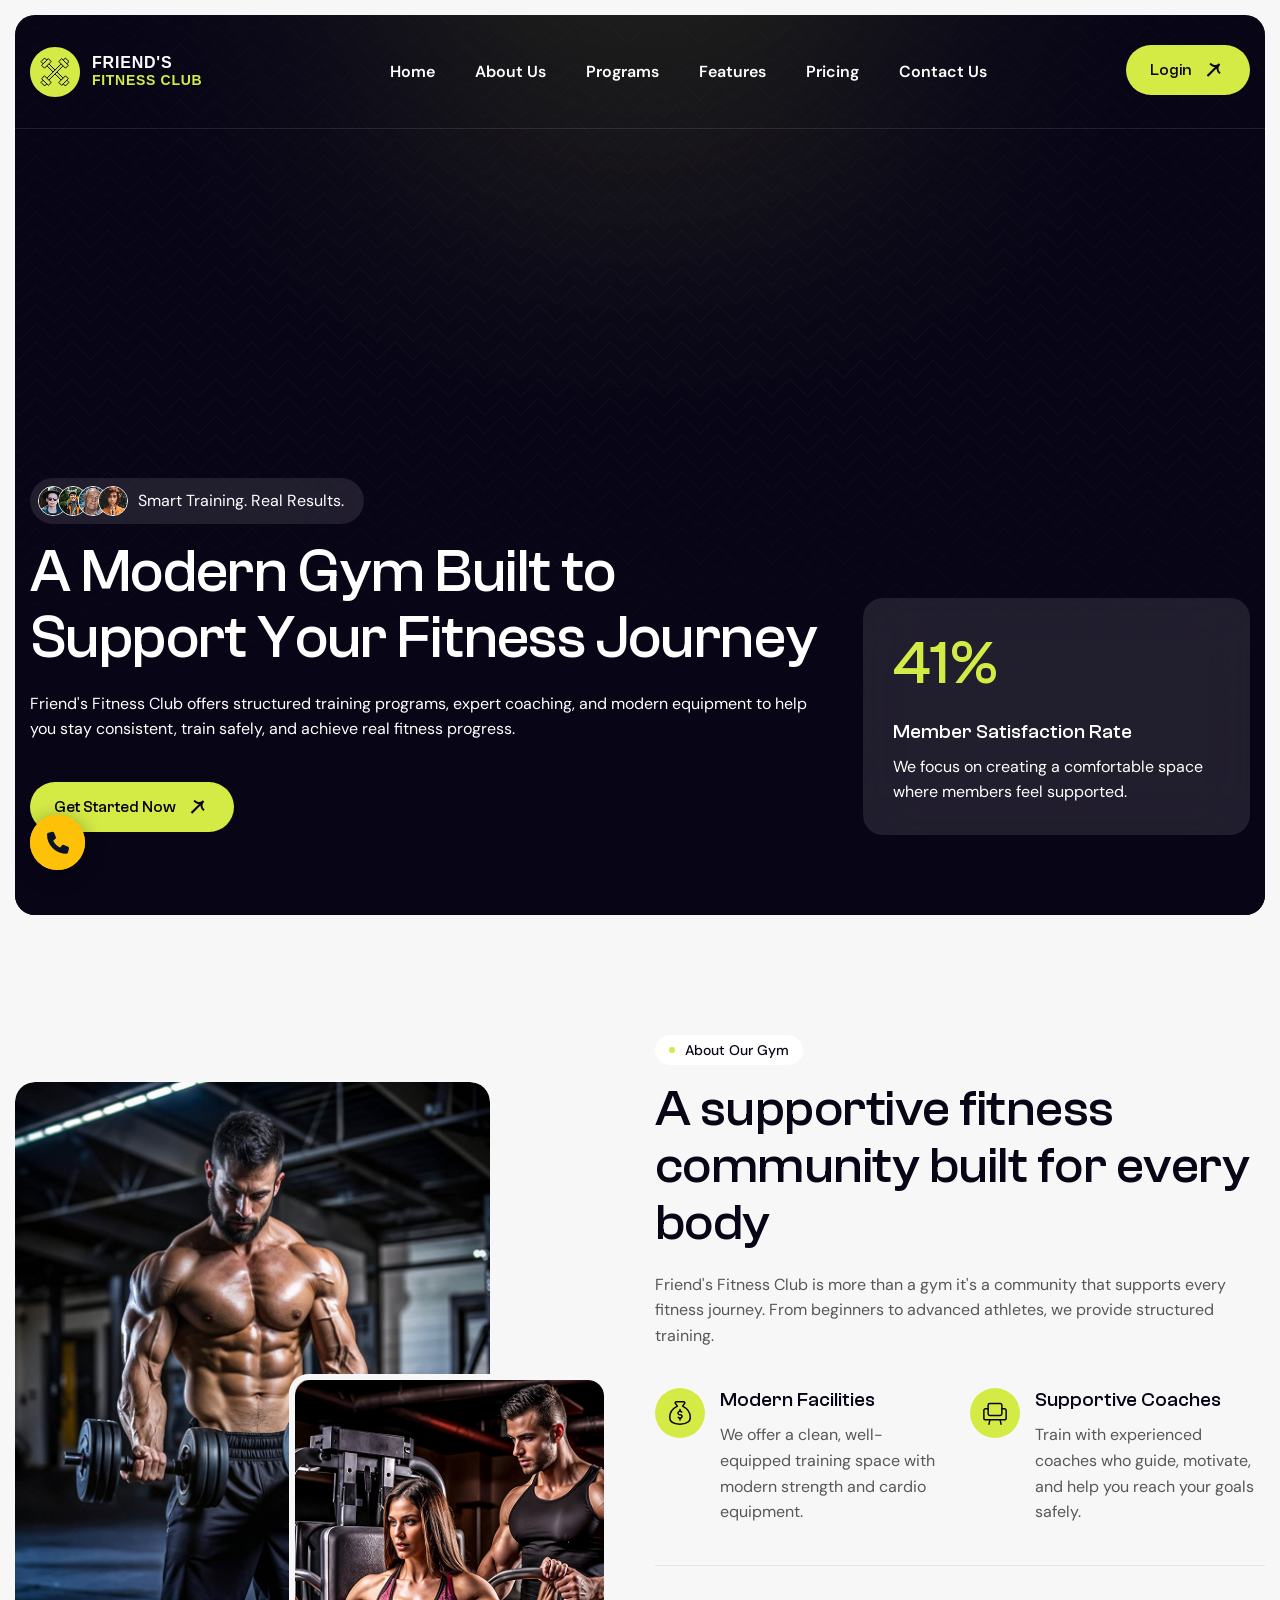
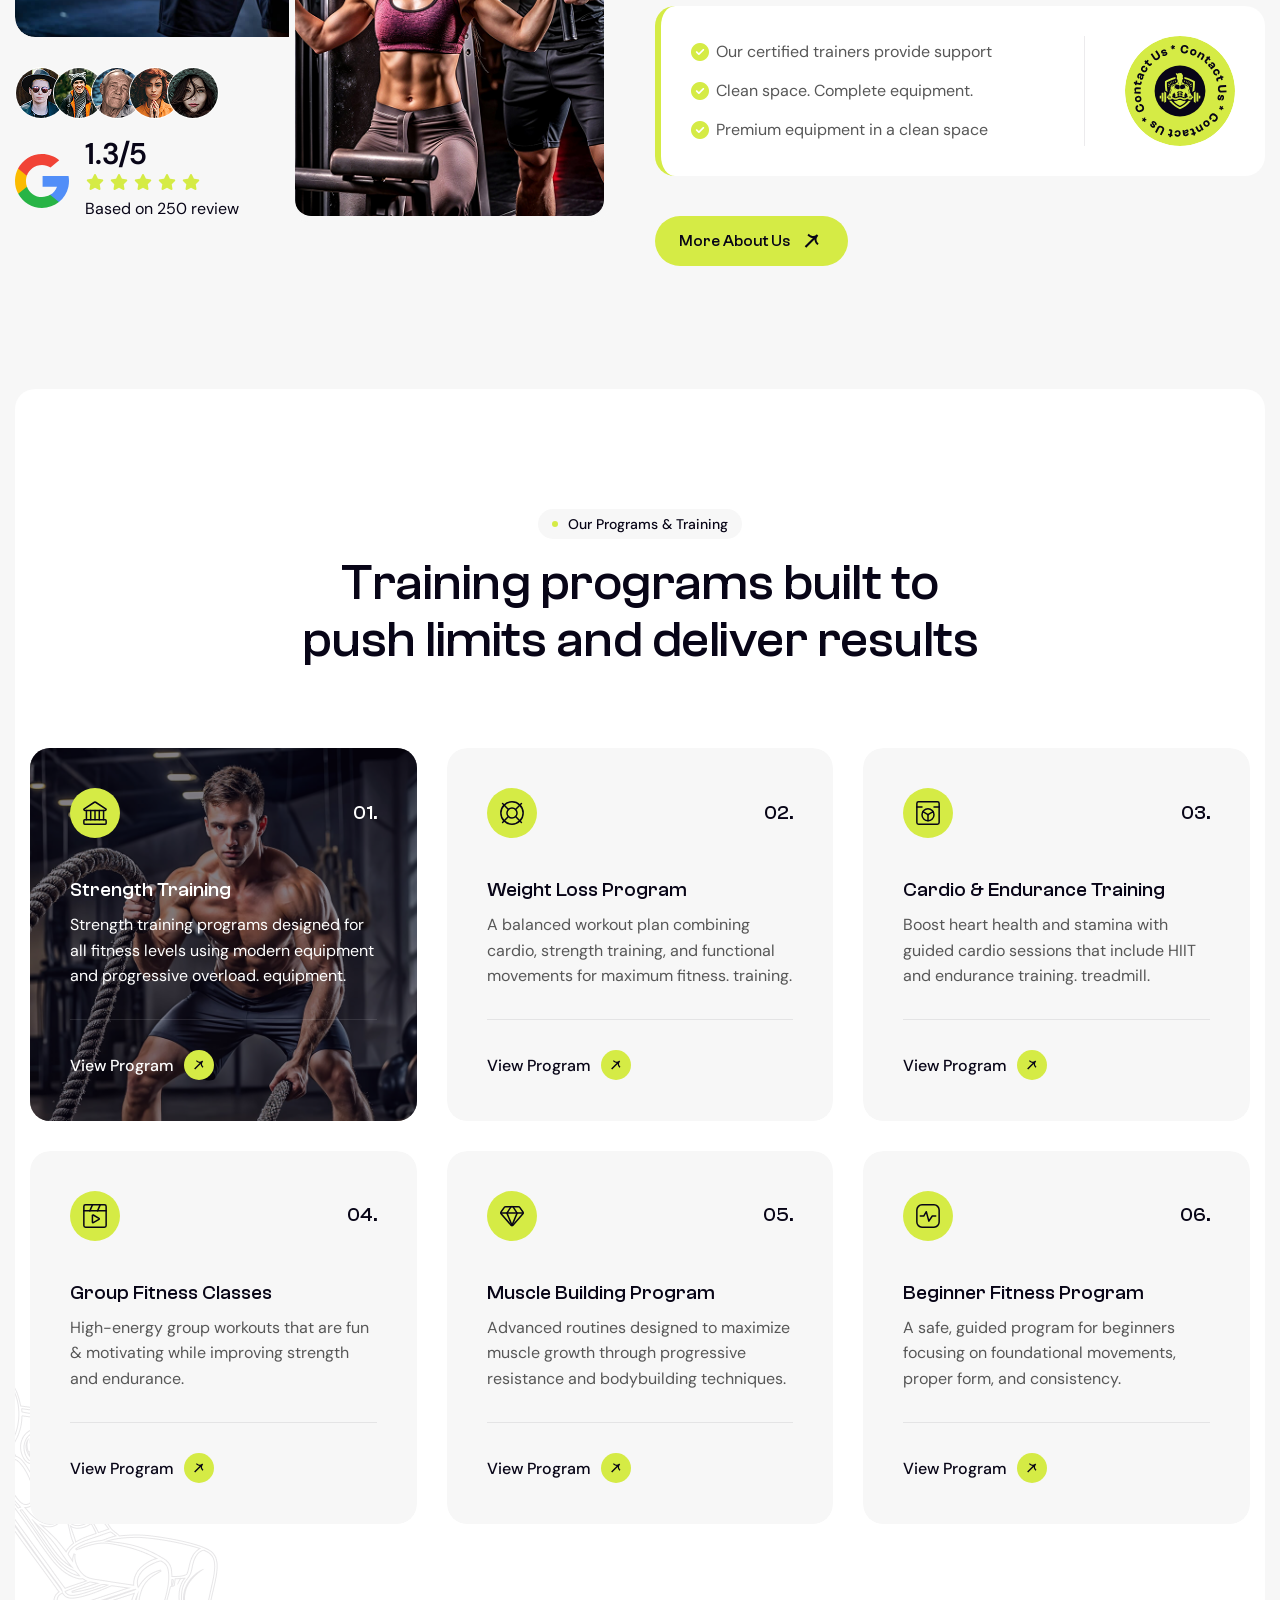
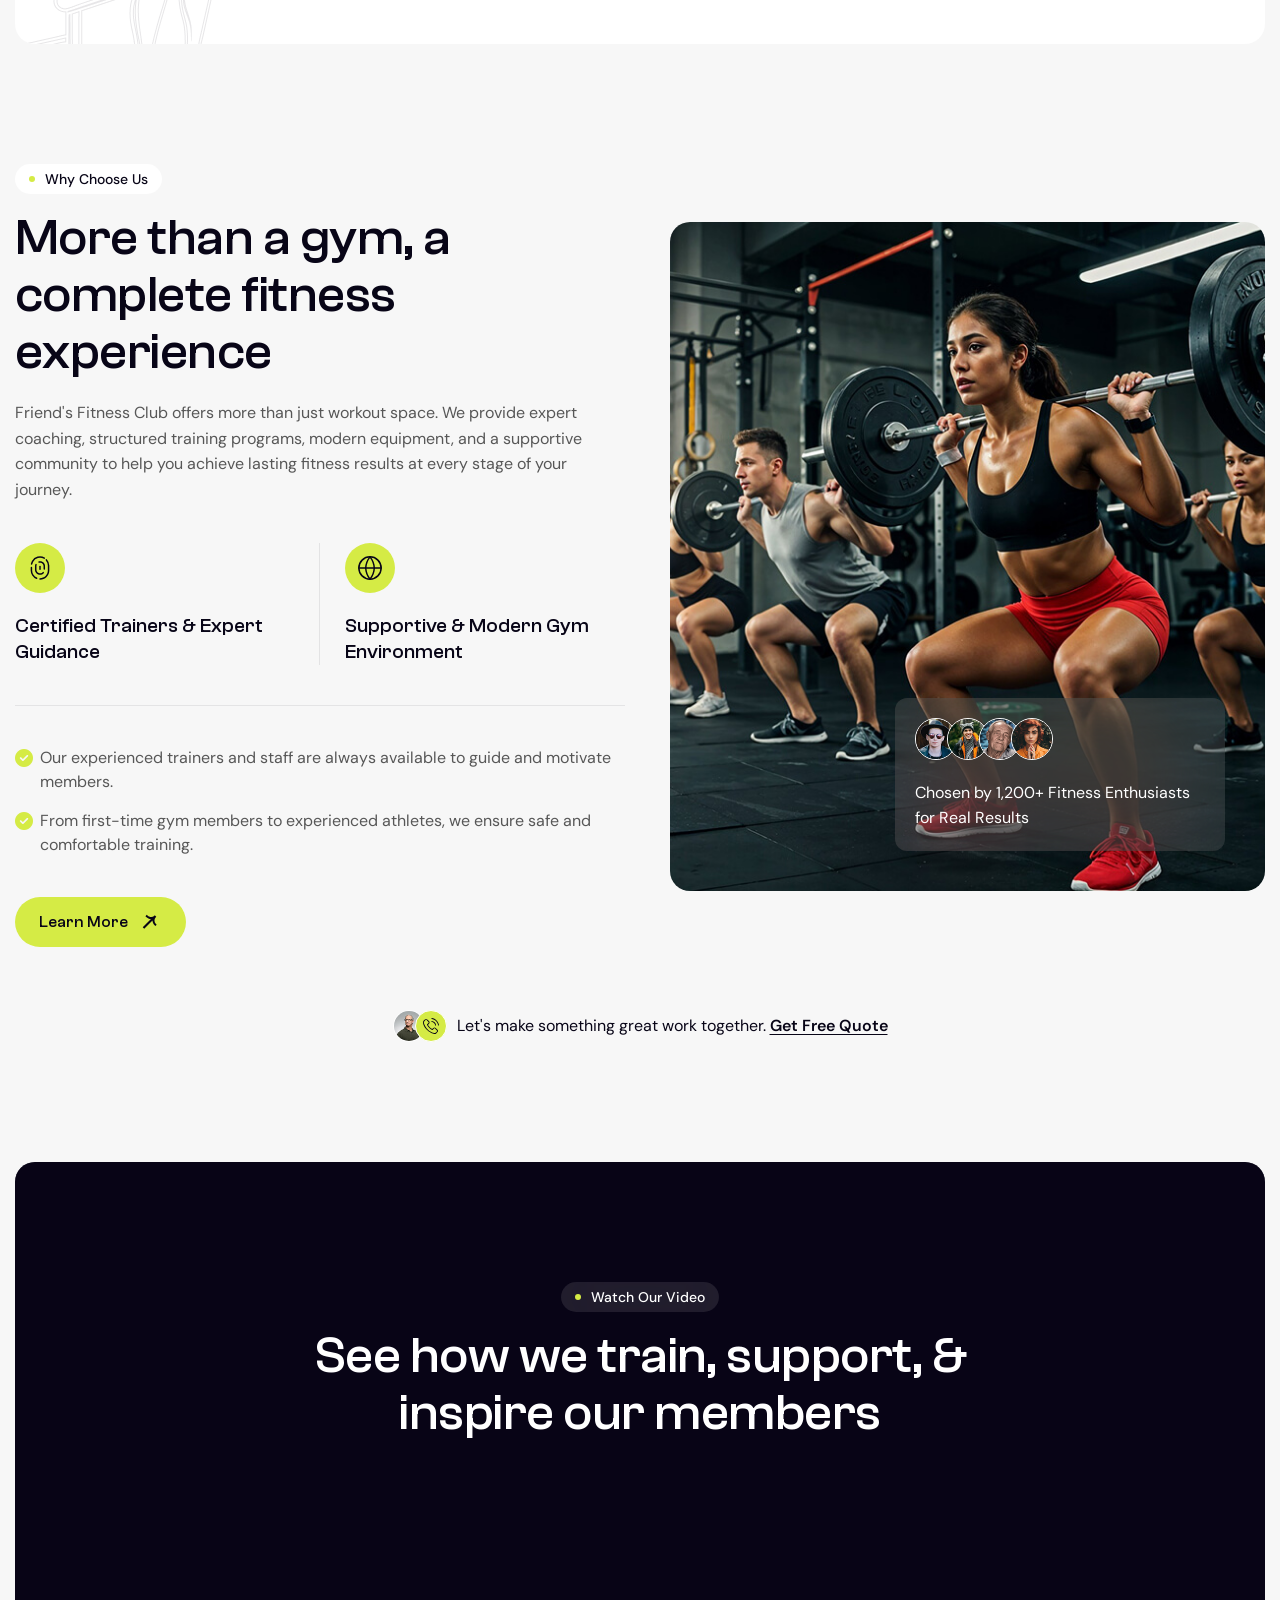
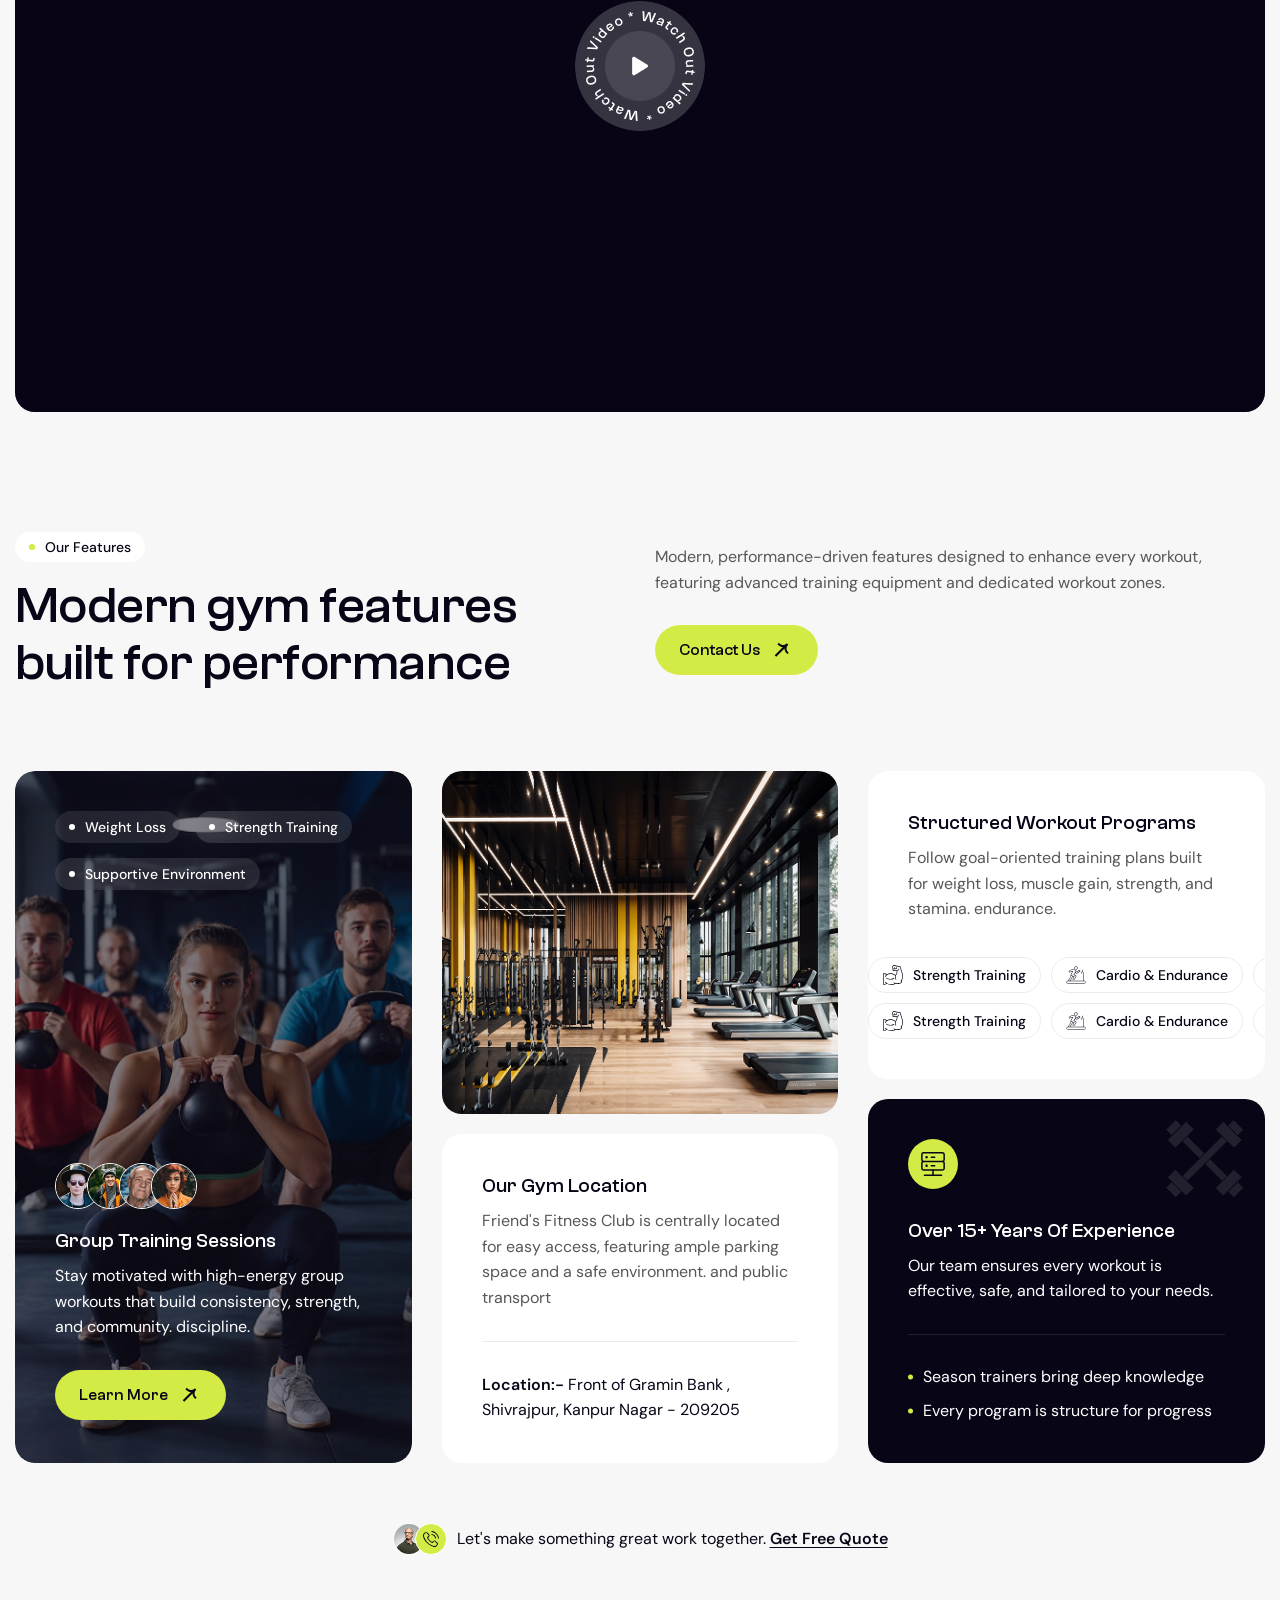
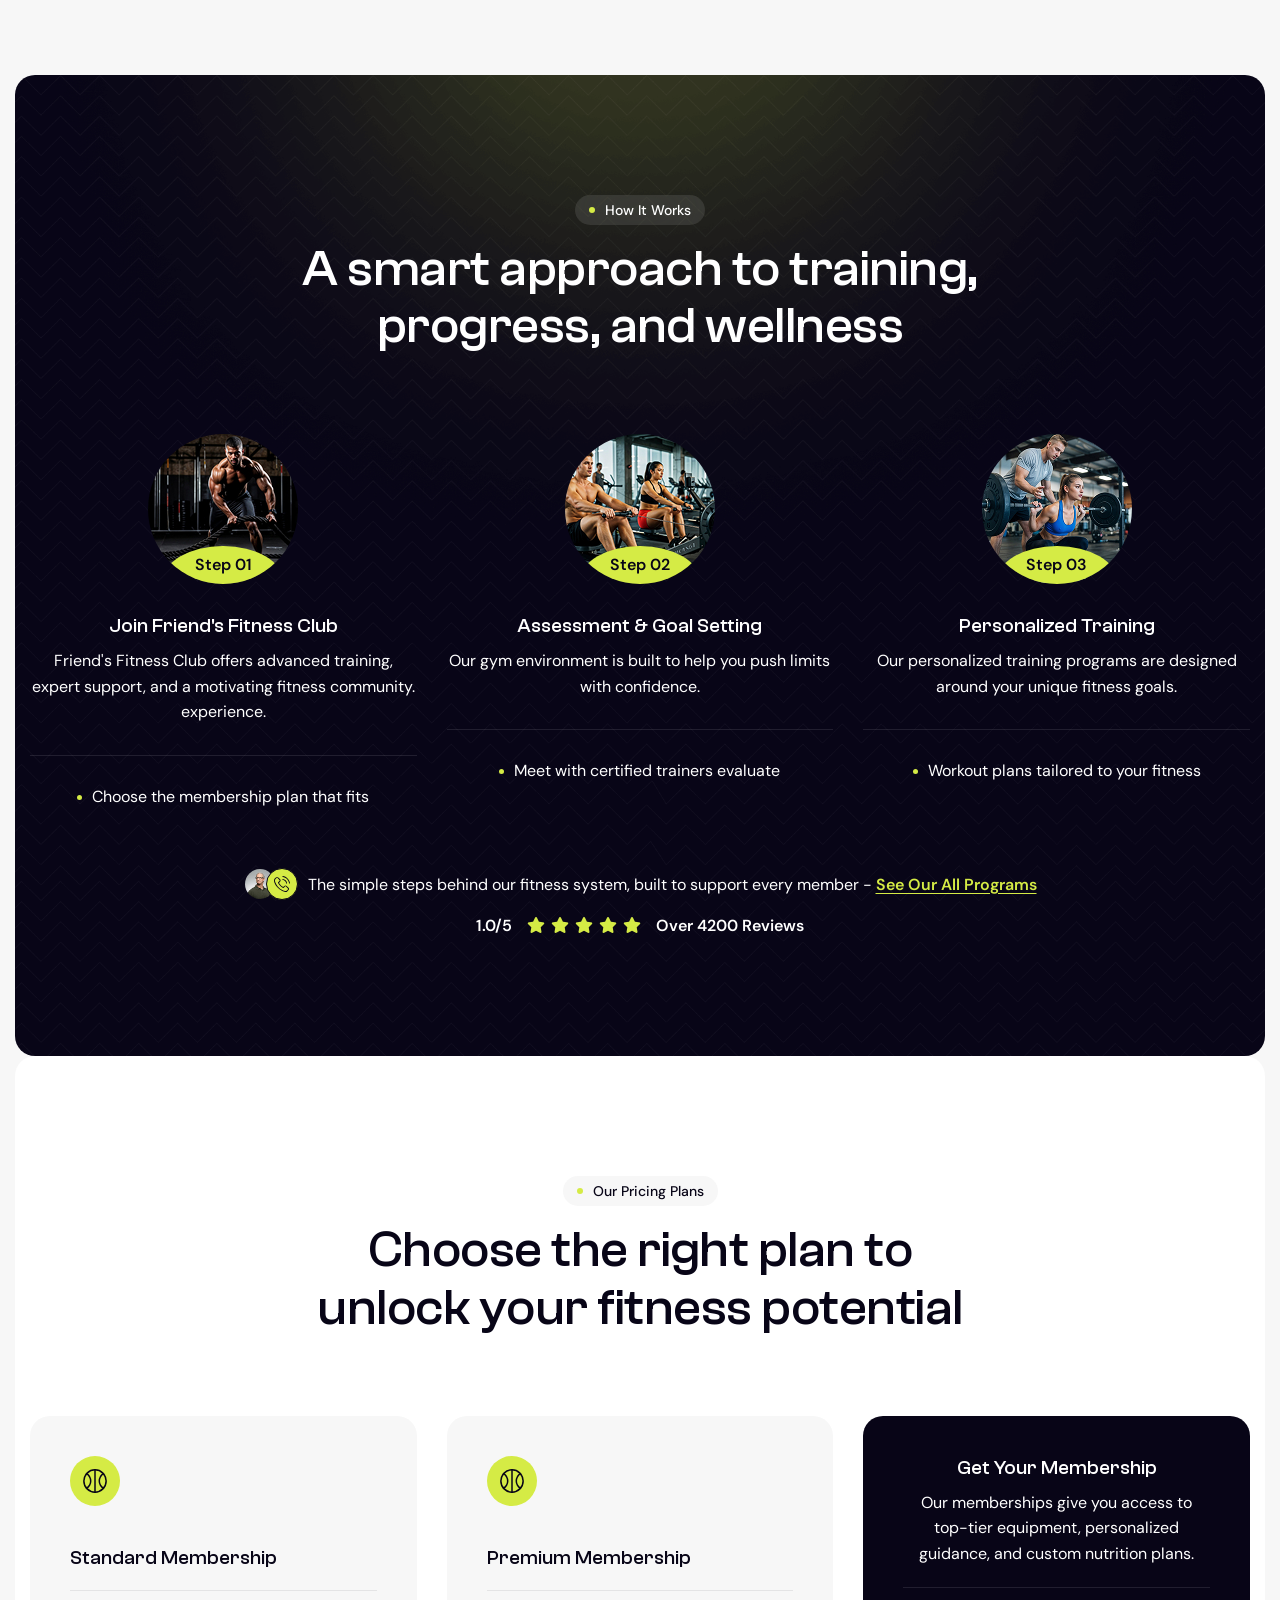
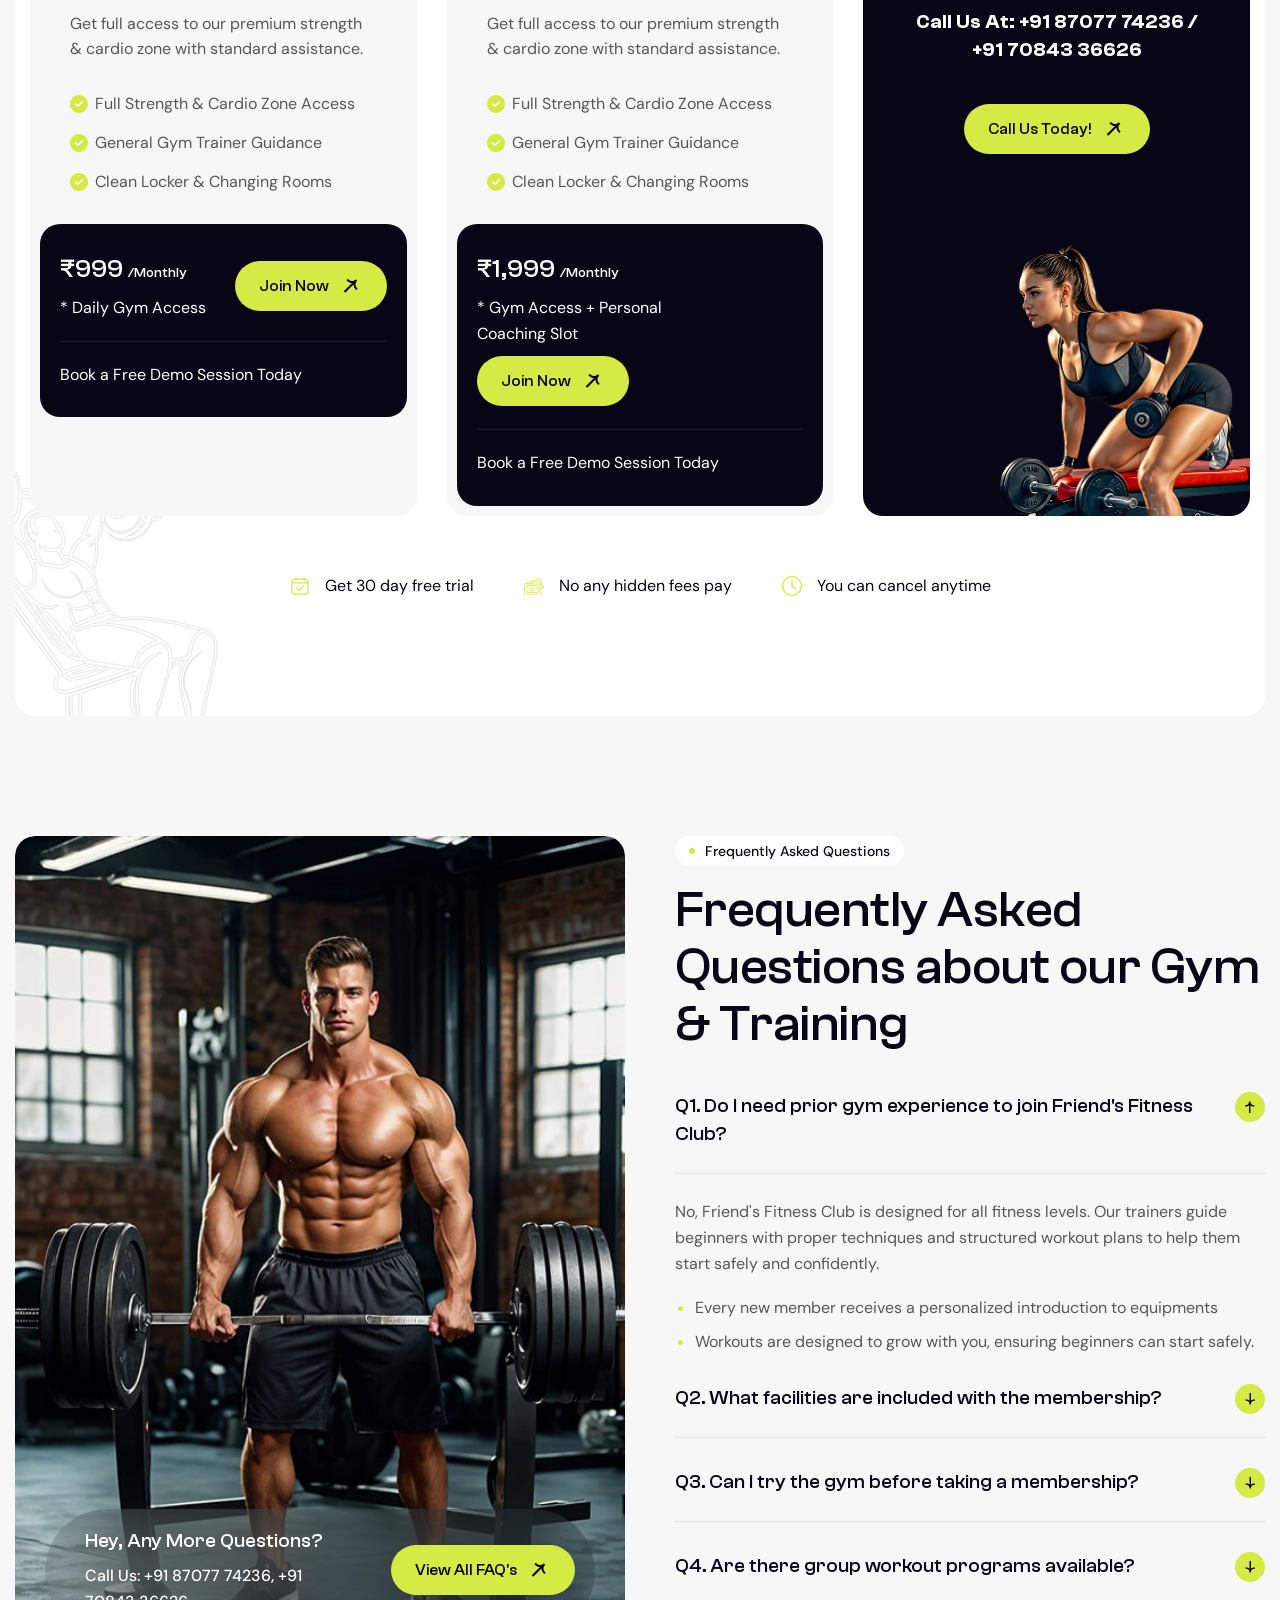
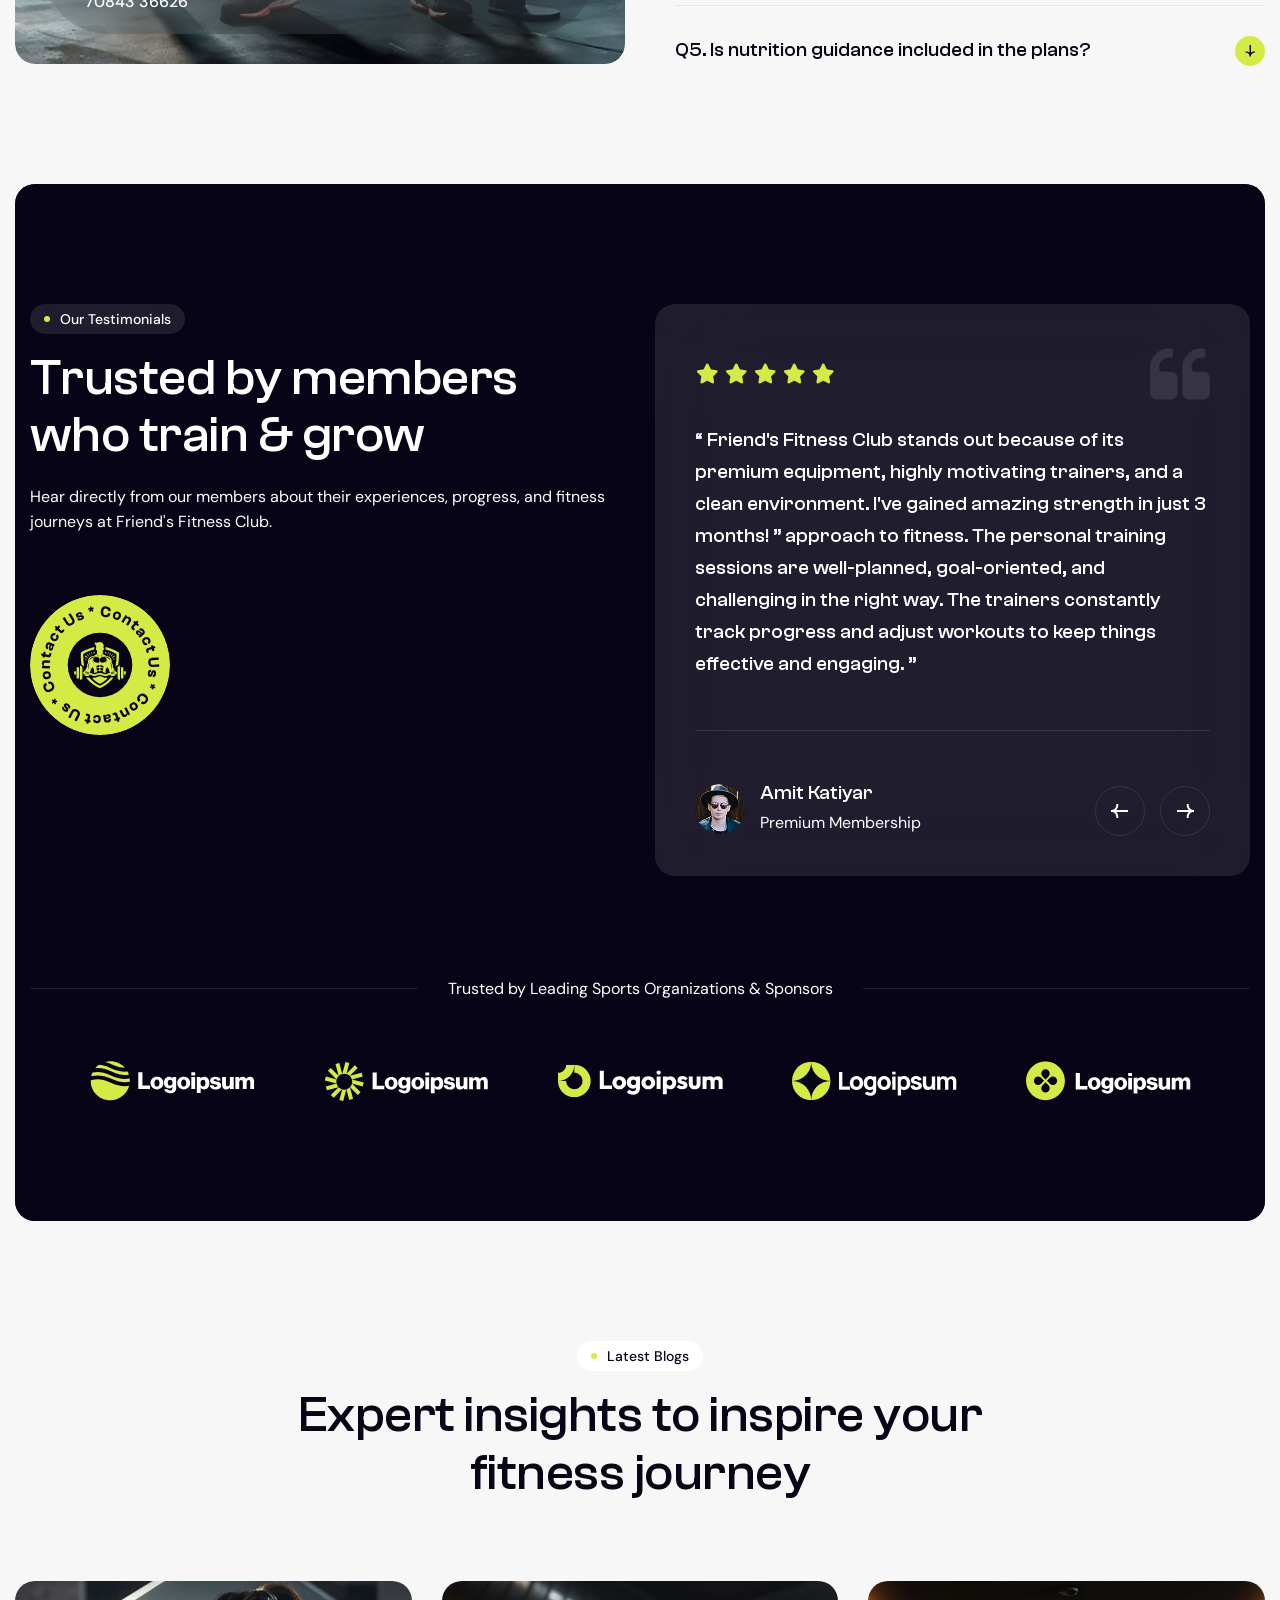
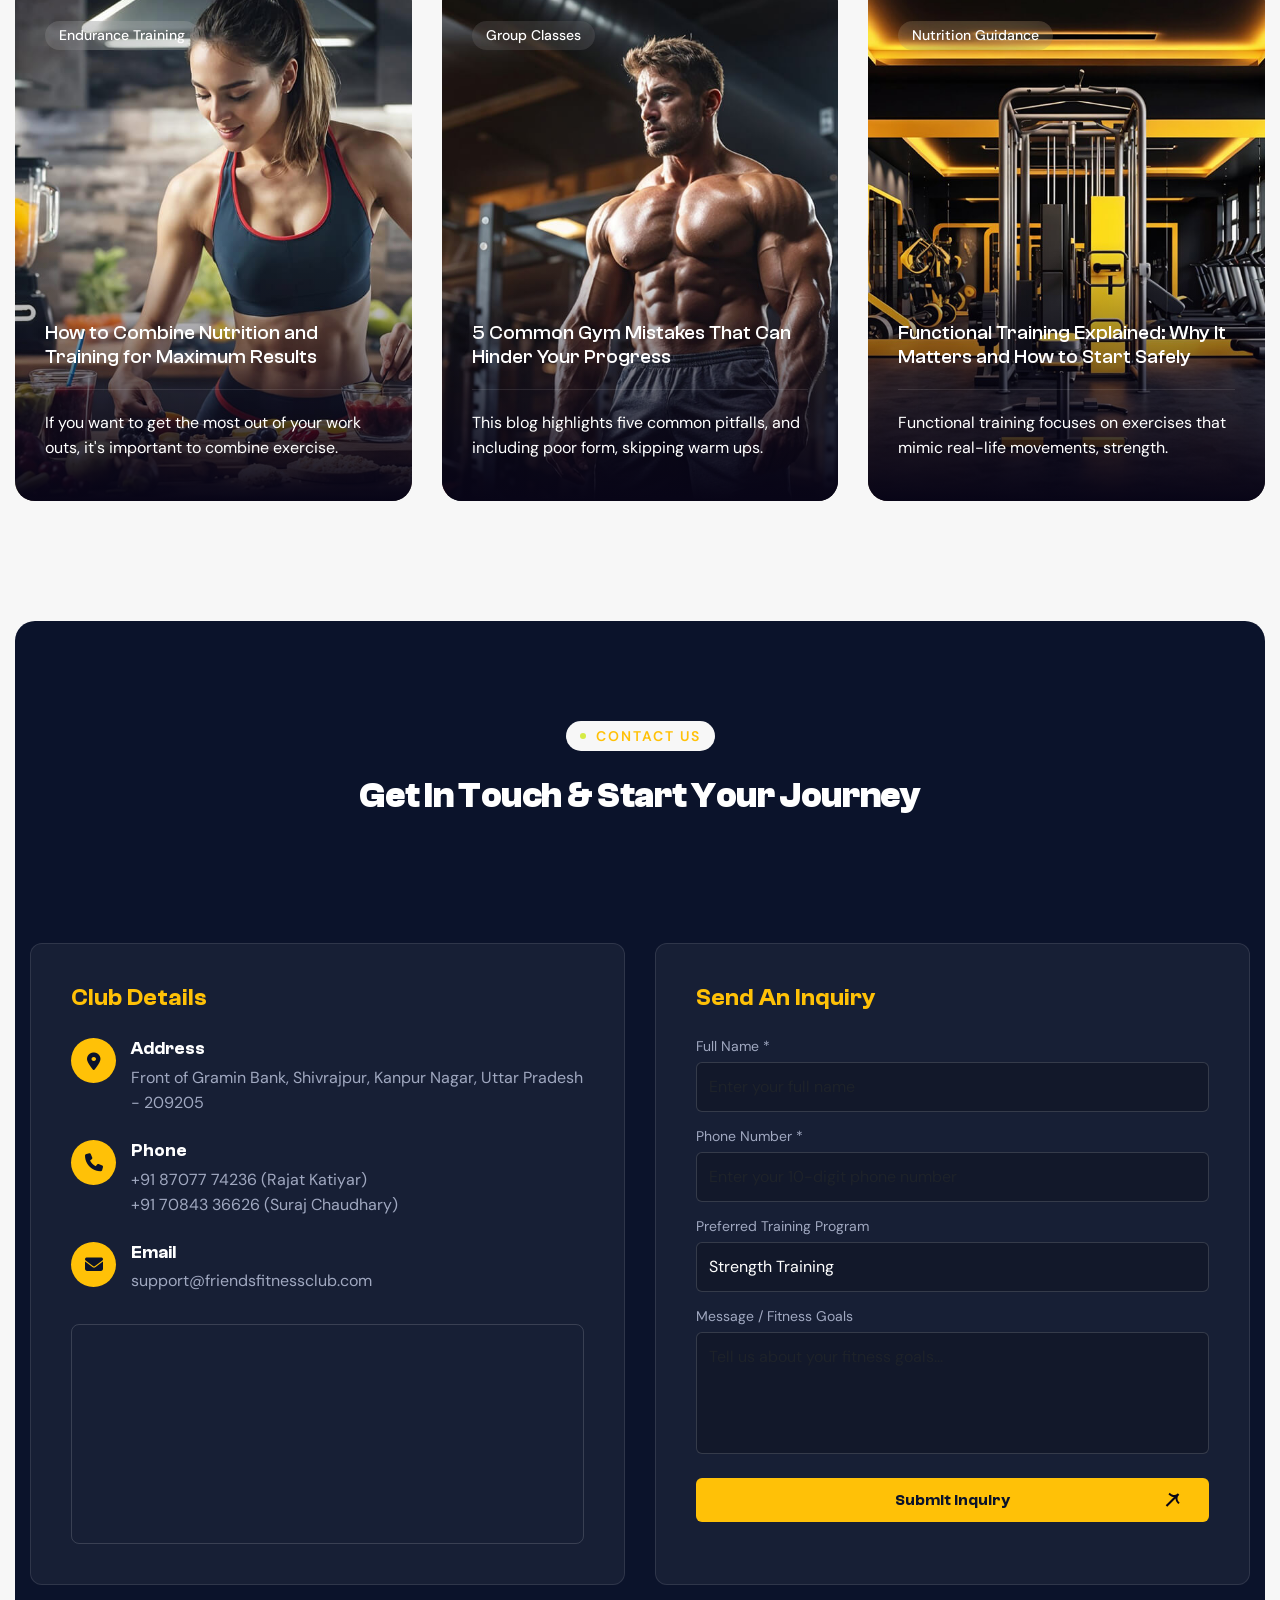
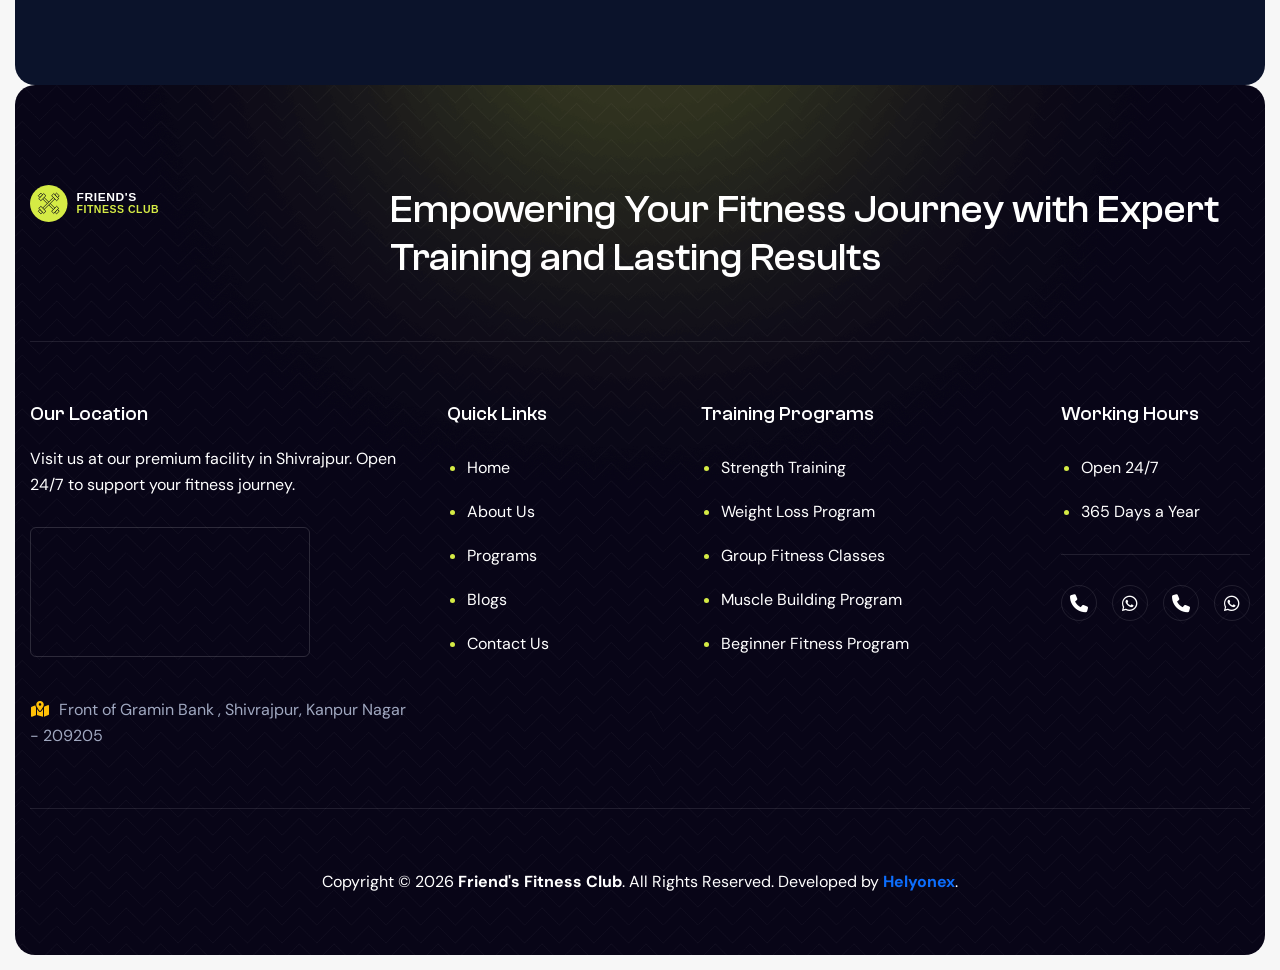
==== commit c020f043: "add mobile login button and implement contact section with inquiry form" ====
--- a/index.html
+++ b/index.html
@@ -162,6 +162,12 @@
                     </div>
 
                     <!-- Main Menu End -->
+
+                    <div class="mobile-login-btn-container d-lg-none" style="margin-left: auto; margin-right: 15px; z-index: 999;">
+
+                        <a href="https://fitstack.nextgenapplication.com/login/" class="btn-default btn-highlighted" style="padding: 6px 14px; font-size: 13px; border-radius: 4px; display: inline-block;">Login</a>
+
+                    </div>
 
                     <div class="navbar-toggle"></div>
 
@@ -3562,11 +3568,129 @@
 
     <!-- Our Blog Section End -->
 
-
-
+    <!-- Our Contact Section Start -->
+    <div class="our-contact bg-section" id="contact" style="padding: 100px 0; background-color: #0b132b; color: #ffffff;">
+        <div class="container">
+            <div class="row section-row align-items-center">
+                <div class="col-lg-12">
+                    <!-- Section Title Start -->
+                    <div class="section-title section-title-center text-center mb-5">
+                        <span class="section-sub-title wow fadeInUp" style="color: #ffc107; font-weight: 600; text-transform: uppercase; letter-spacing: 2px;">Contact Us</span>
+                        <h2 class="text-anime-style-3" data-cursor="-opaque" style="font-size: 36px; font-weight: 700; color: #ffffff; margin-top: 10px;">Get In Touch & Start Your Journey</h2>
+                    </div>
+                    <!-- Section Title End -->
+                </div>
+            </div>
+
+            <div class="row align-items-stretch">
+                <!-- Left Side: Contact Information & Map -->
+                <div class="col-lg-6 mb-4 mb-lg-0 wow fadeInLeft" data-wow-delay="0.2s">
+                    <div class="contact-info-card" style="background: rgba(255, 255, 255, 0.05); padding: 40px; border-radius: 12px; height: 100%; border: 1px solid rgba(255, 255, 255, 0.1);">
+                        <h3 style="color: #ffc107; font-size: 24px; margin-bottom: 25px; font-weight: 600;">Club Details</h3>
+                        
+                        <!-- Contact Item -->
+                        <div class="contact-detail-item d-flex align-items-start mb-4">
+                            <div class="icon-box" style="background: #ffc107; color: #0b132b; width: 45px; height: 45px; display: flex; align-items: center; justify-content: center; border-radius: 50%; margin-right: 15px; flex-shrink: 0;">
+                                <i class="fa-solid fa-location-dot" style="font-size: 18px;"></i>
+                            </div>
+                            <div>
+                                <h4 style="font-size: 18px; font-weight: 600; margin-bottom: 5px; color: #ffffff;">Address</h4>
+                                <p style="color: #a0a8c0; margin: 0; line-height: 1.6;">Front of Gramin Bank, Shivrajpur, Kanpur Nagar, Uttar Pradesh - 209205</p>
+                            </div>
+                        </div>
+                        
+                        <!-- Contact Item -->
+                        <div class="contact-detail-item d-flex align-items-start mb-4">
+                            <div class="icon-box" style="background: #ffc107; color: #0b132b; width: 45px; height: 45px; display: flex; align-items: center; justify-content: center; border-radius: 50%; margin-right: 15px; flex-shrink: 0;">
+                                <i class="fa-solid fa-phone" style="font-size: 18px;"></i>
+                            </div>
+                            <div>
+                                <h4 style="font-size: 18px; font-weight: 600; margin-bottom: 5px; color: #ffffff;">Phone</h4>
+                                <p style="color: #a0a8c0; margin: 0; line-height: 1.6;">
+                                    <a href="tel:+918707774236" style="color: #a0a8c0; text-decoration: none;">+91 87077 74236 (Rajat Katiyar)</a><br>
+                                    <a href="tel:+917084336626" style="color: #a0a8c0; text-decoration: none;">+91 70843 36626 (Suraj Chaudhary)</a>
+                                </p>
+                            </div>
+                        </div>
+
+                        <!-- Contact Item -->
+                        <div class="contact-detail-item d-flex align-items-start mb-4">
+                            <div class="icon-box" style="background: #ffc107; color: #0b132b; width: 45px; height: 45px; display: flex; align-items: center; justify-content: center; border-radius: 50%; margin-right: 15px; flex-shrink: 0;">
+                                <i class="fa-solid fa-envelope" style="font-size: 18px;"></i>
+                            </div>
+                            <div>
+                                <h4 style="font-size: 18px; font-weight: 600; margin-bottom: 5px; color: #ffffff;">Email</h4>
+                                <p style="color: #a0a8c0; margin: 0; line-height: 1.6;">
+                                    <a href="mailto:support@friendsfitnessclub.com" style="color: #a0a8c0; text-decoration: none;">support@friendsfitnessclub.com</a>
+                                </p>
+                            </div>
+                        </div>
+
+                        <!-- Google Map Embed -->
+                        <div class="map-embed-wrapper" style="margin-top: 30px; border-radius: 8px; overflow: hidden; height: 220px; border: 1px solid rgba(255, 255, 255, 0.15);">
+                            <iframe 
+                                src="https://www.google.com/maps/embed?pb=!1m18!1m12!1m3!1d3565.419409899125!2d80.0899201!3d26.6670576!2m3!1f0!2f0!3f0!3m2!1i1024!2i768!4f13.1!3m3!1m2!1s0x399c2794eb887413%3A0xe54d9241d636dbd9!2sGramin%20Bank!5e0!3m2!1sen!2sin!4v1717830000000!5m2!1sen!2sin" 
+                                width="100%" 
+                                height="100%" 
+                                style="border:0;" 
+                                allowfullscreen="" 
+                                loading="lazy" 
+                                referrerpolicy="no-referrer-when-downgrade">
+                            </iframe>
+                        </div>
+                    </div>
+                </div>
+
+                <!-- Right Side: Contact Form -->
+                <div class="col-lg-6 wow fadeInRight" data-wow-delay="0.4s">
+                    <div class="contact-form-card" style="background: rgba(255, 255, 255, 0.05); padding: 40px; border-radius: 12px; height: 100%; border: 1px solid rgba(255, 255, 255, 0.1);">
+                        <h3 style="color: #ffc107; font-size: 24px; margin-bottom: 25px; font-weight: 600;">Send An Inquiry</h3>
+                        
+                        <form id="gymContactForm" onsubmit="handleGymContactForm(event)">
+                            <div class="form-group mb-3">
+                                <label for="userName" style="color: #a0a8c0; font-size: 14px; margin-bottom: 8px; display: block;">Full Name *</label>
+                                <input type="text" id="userName" required class="form-control" placeholder="Enter your full name" style="background: rgba(0, 0, 0, 0.2); border: 1px solid rgba(255, 255, 255, 0.15); color: #ffffff; padding: 12px; border-radius: 6px; width: 100%;">
+                            </div>
+
+                            <div class="form-group mb-3">
+                                <label for="userPhone" style="color: #a0a8c0; font-size: 14px; margin-bottom: 8px; display: block;">Phone Number *</label>
+                                <input type="tel" id="userPhone" required class="form-control" placeholder="Enter your 10-digit phone number" pattern="[0-9]{10}" style="background: rgba(0, 0, 0, 0.2); border: 1px solid rgba(255, 255, 255, 0.15); color: #ffffff; padding: 12px; border-radius: 6px; width: 100%;">
+                            </div>
+
+                            <div class="form-group mb-3">
+                                <label for="preferredProgram" style="color: #a0a8c0; font-size: 14px; margin-bottom: 8px; display: block;">Preferred Training Program</label>
+                                <select id="preferredProgram" class="form-control" style="background: rgba(0, 0, 0, 0.2); border: 1px solid rgba(255, 255, 255, 0.15); color: #ffffff; padding: 12px; border-radius: 6px; width: 100%; cursor: pointer;">
+                                    <option value="Strength Training" style="background: #0b132b;">Strength Training</option>
+                                    <option value="Weight Loss Program" style="background: #0b132b;">Weight Loss Program</option>
+                                    <option value="Cardio & Endurance" style="background: #0b132b;">Cardio & Endurance Training</option>
+                                    <option value="Muscle Building" style="background: #0b132b;">Muscle Building Program</option>
+                                    <option value="Beginner Fitness" style="background: #0b132b;">Beginner Fitness Program</option>
+                                </select>
+                            </div>
+
+                            <div class="form-group mb-4">
+                                <label for="userMessage" style="color: #a0a8c0; font-size: 14px; margin-bottom: 8px; display: block;">Message / Fitness Goals</label>
+                                <textarea id="userMessage" rows="4" class="form-control" placeholder="Tell us about your fitness goals..." style="background: rgba(0, 0, 0, 0.2); border: 1px solid rgba(255, 255, 255, 0.15); color: #ffffff; padding: 12px; border-radius: 6px; width: 100%; resize: none;"></textarea>
+                            </div>
+
+                            <button type="submit" class="btn-default btn-highlighted" style="width: 100%; padding: 14px; font-weight: 600; font-size: 16px; border: none; background: #ffc107; color: #0b132b; border-radius: 6px; cursor: pointer; transition: 0.3s;">
+                                Submit Inquiry
+                            </button>
+                        </form>
+
+                        <!-- Success Alert Message (Hidden initially) -->
+                        <div id="contactSuccessMsg" style="display: none; margin-top: 20px; padding: 15px; background: rgba(40, 167, 69, 0.2); border: 1px solid #28a745; color: #28a745; border-radius: 6px; text-align: center; font-weight: 500;">
+                            Thank you! We will get in touch with you shortly.
+                        </div>
+                    </div>
+                </div>
+            </div>
+        </div>
+    </div>
+    
     <!-- Main Footer Start -->
 
-    <footer class="main-footer bg-section dark-section" id="contact">
+    <footer class="main-footer bg-section dark-section" id="footer">
 
         <div class="container">
 
@@ -3625,21 +3749,31 @@
 
                         </div>
 
-                        <div class="about-footer-item">
-
-                            <div class="about-footer-item-image">
-
-                                <figure>
-
-                                    <img src="images/footer-location-map.png" alt="">
-
-                                </figure>
+                        <div class="about-footer-item" style="display: block;">
+
+                            <div class="about-footer-item-image" style="width: 100%; max-width: 280px; height: 130px; margin-bottom: 15px; border-radius: 6px; overflow: hidden; border: 1px solid rgba(255,255,255,0.15);">
+
+                                <iframe 
+
+                                    src="https://www.google.com/maps/embed?pb=!1m18!1m12!1m3!1d3565.419409899125!2d80.0899201!3d26.6670576!2m3!1f0!2f0!3f0!3m2!1i1024!2i768!4f13.1!3m3!1m2!1s0x399c2794eb887413%3A0xe54d9241d636dbd9!2sGramin%20Bank!5e0!3m2!1sen!2sin!4v1717830000000!5m2!1sen!2sin" 
+
+                                    width="100%" 
+
+                                    height="100%" 
+
+                                    style="border:0;" 
+
+                                    allowfullscreen="" 
+
+                                    loading="lazy">
+
+                                </iframe>
 
                             </div>
 
                             <div class="about-footer-item-content">
 
-                                <p>Front of Gramin Bank , Shivrajpur, Kanpur Nagar - 209205</p>
+                                <p><a href="https://maps.google.com/?q=Gramin+Bank,+Shivrajpur,+Kanpur+Nagar" target="_blank" style="color: #a0a8c0; text-decoration: none;"><i class="fa-solid fa-map-location-dot" style="color: #ffc107; margin-right: 5px;"></i> Front of Gramin Bank , Shivrajpur, Kanpur Nagar - 209205</a></p>
 
                             </div>
 
@@ -3858,6 +3992,116 @@
 
     <script src="js/function.js"></script>
 
+
+        <script>
+        function handleGymContactForm(event) {
+            event.preventDefault();
+            
+            // Get form values
+            var name = document.getElementById('userName').value.trim();
+            var phone = document.getElementById('userPhone').value.trim();
+            var program = document.getElementById('preferredProgram').value;
+            var message = document.getElementById('userMessage').value.trim() || 'No specific goals mentioned';
+            
+            // Construct professional WhatsApp message with emojis and formatting
+            var whatsappMessage = "🔥 *New Gym Inquiry - Friend's Fitness Club* 🔥\n\n" +
+                                  "👤 *Name:* " + name + "\n" +
+                                  "📞 *Phone:* " + phone + "\n" +
+                                  "💪 *Preferred Program:* " + program + "\n" +
+                                  "📝 *Message/Goals:* " + message;
+            
+            // Encode message for URL
+            var encodedMessage = encodeURIComponent(whatsappMessage);
+            
+            // WhatsApp link for Rajat Katiyar +91 87077 74236
+            var whatsappUrl = "https://wa.me/918707774236?text=" + encodedMessage;
+            
+            // Open WhatsApp link in a new tab
+            window.open(whatsappUrl, '_blank');
+            
+            // Show success alert on webpage
+            var successAlert = document.getElementById('contactSuccessMsg');
+            successAlert.style.display = 'block';
+            
+            // Reset form
+            document.getElementById('gymContactForm').reset();
+            
+            // Hide alert after 5 seconds
+            setTimeout(function() {
+                successAlert.style.display = 'none';
+            }, 5000);
+        }
+    </script>
+
+    <!-- Floating Call Now Button Start -->
+    <a href="tel:+918707774236" class="floating-call-btn" title="Call Now">
+        <i class="fa-solid fa-phone"></i>
+    </a>
+
+    <style>
+        .floating-call-btn {
+            position: fixed;
+            bottom: 30px;
+            left: 30px;
+            background-color: #ffc107;
+            color: #0b132b !important;
+            width: 55px;
+            height: 55px;
+            border-radius: 50%;
+            display: flex;
+            align-items: center;
+            justify-content: center;
+            box-shadow: 0 4px 20px rgba(0, 0, 0, 0.4);
+            z-index: 99999;
+            text-decoration: none;
+            transition: all 0.3s ease;
+        }
+        .floating-call-btn i {
+            font-size: 22px;
+        }
+        .floating-call-btn:hover {
+            transform: scale(1.1);
+            background-color: #ffca2c;
+            box-shadow: 0 6px 25px rgba(255, 193, 7, 0.4);
+        }
+        /* Ripple pulsing animation around the button */
+        .floating-call-btn::after {
+            content: '';
+            position: absolute;
+            width: 100%;
+            height: 100%;
+            border-radius: 50%;
+            border: 2px solid #ffc107;
+            top: 0;
+            left: 0;
+            animation: call-pulse-ripple 1.8s infinite ease-out;
+            box-sizing: border-box;
+            pointer-events: none;
+        }
+        @keyframes call-pulse-ripple {
+            0% {
+                transform: scale(1);
+                opacity: 1;
+            }
+            100% {
+                transform: scale(1.6);
+                opacity: 0;
+            }
+        }
+        /* Responsiveness for small mobile displays */
+        @media (max-width: 575px) {
+            .floating-call-btn {
+                bottom: 25px;
+                left: 25px;
+                width: 50px;
+                height: 50px;
+            }
+            .floating-call-btn i {
+                font-size: 18px;
+            }
+        }
+    </style>
+    <!-- Floating Call Now Button End -->
 </body>
 
 
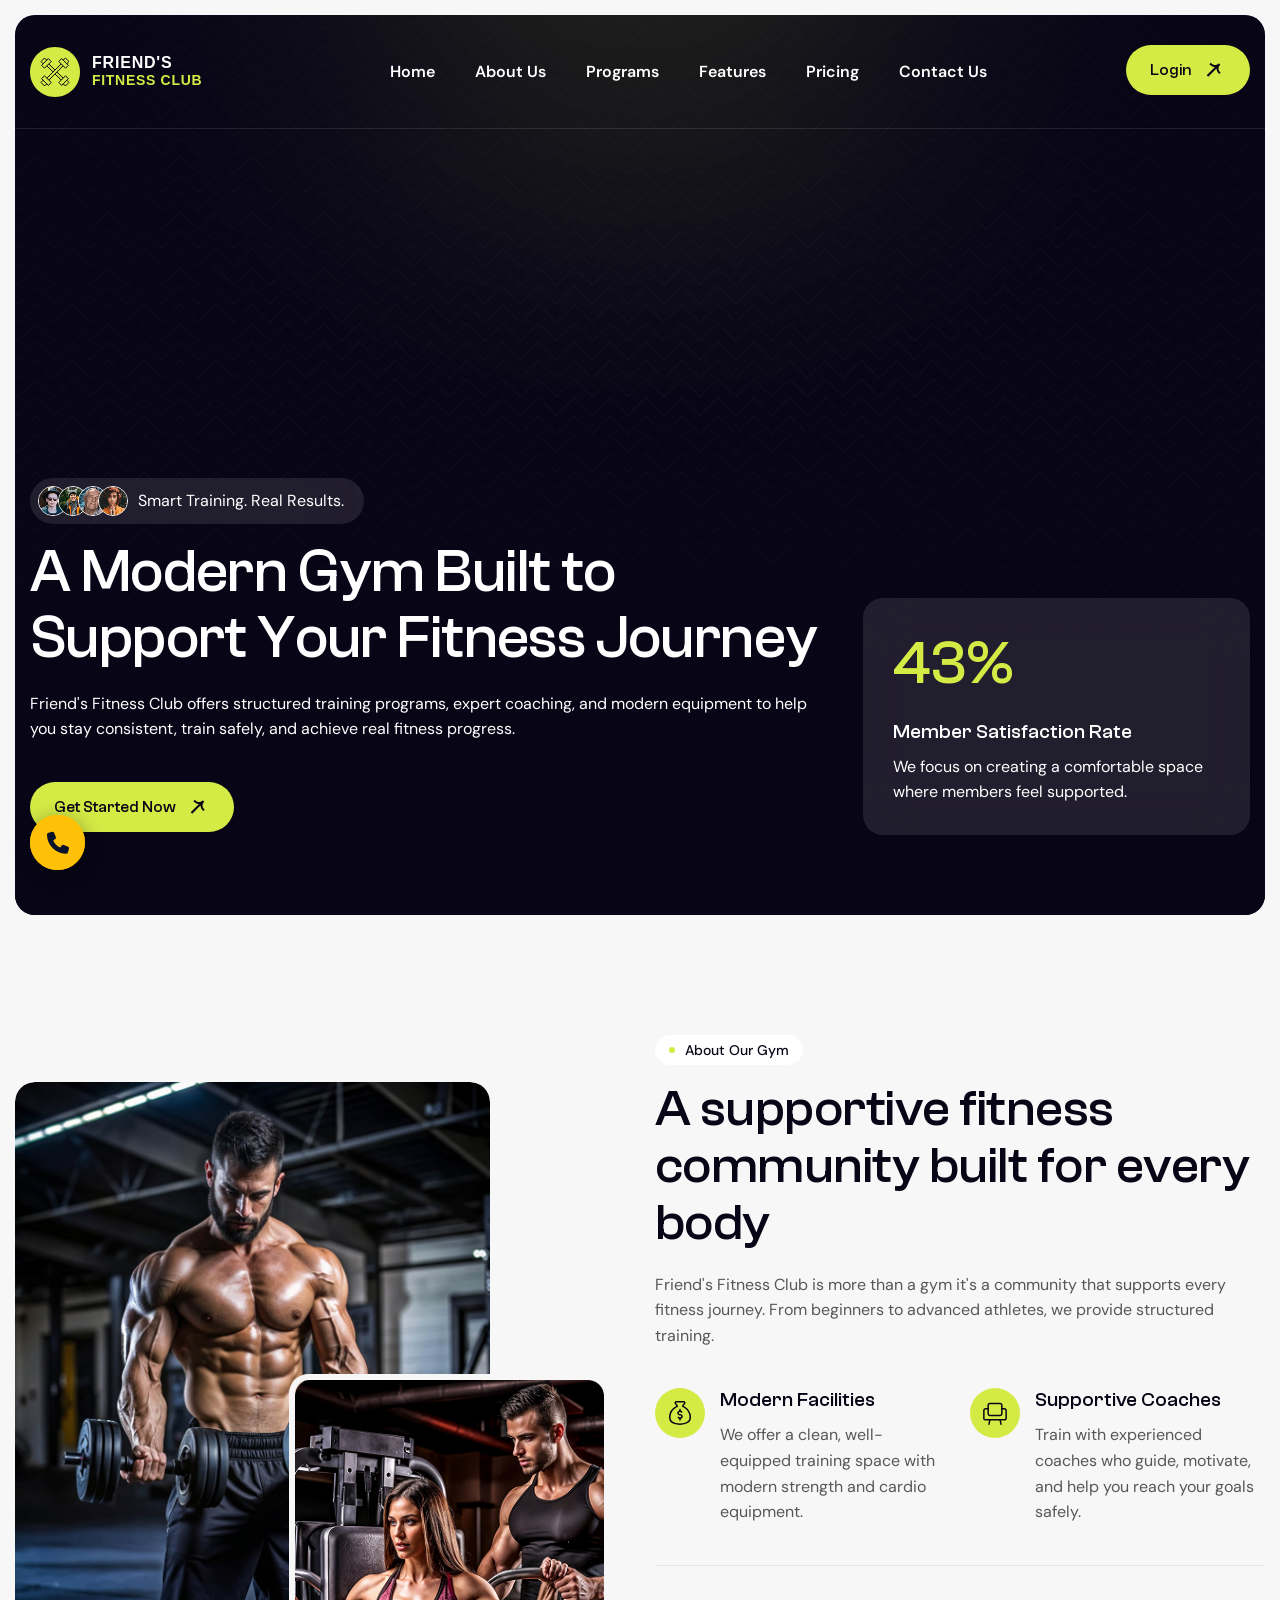
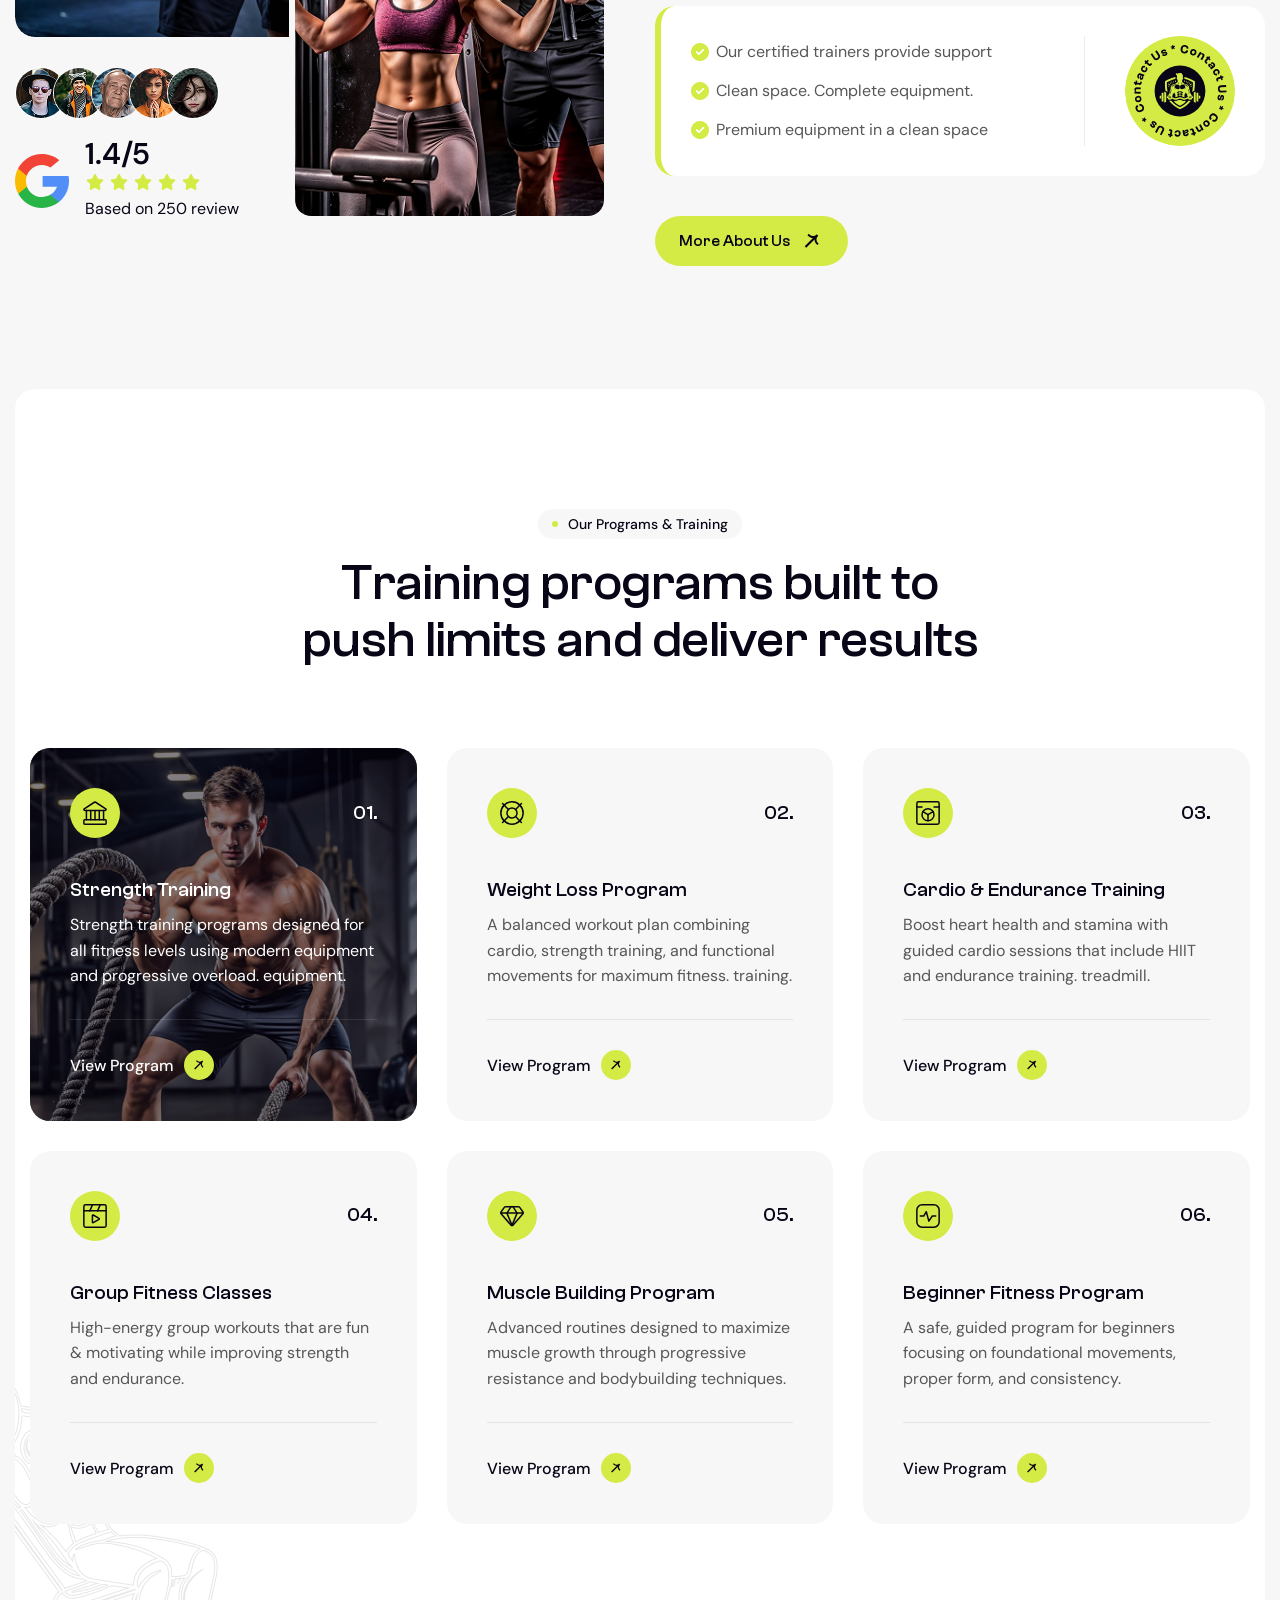
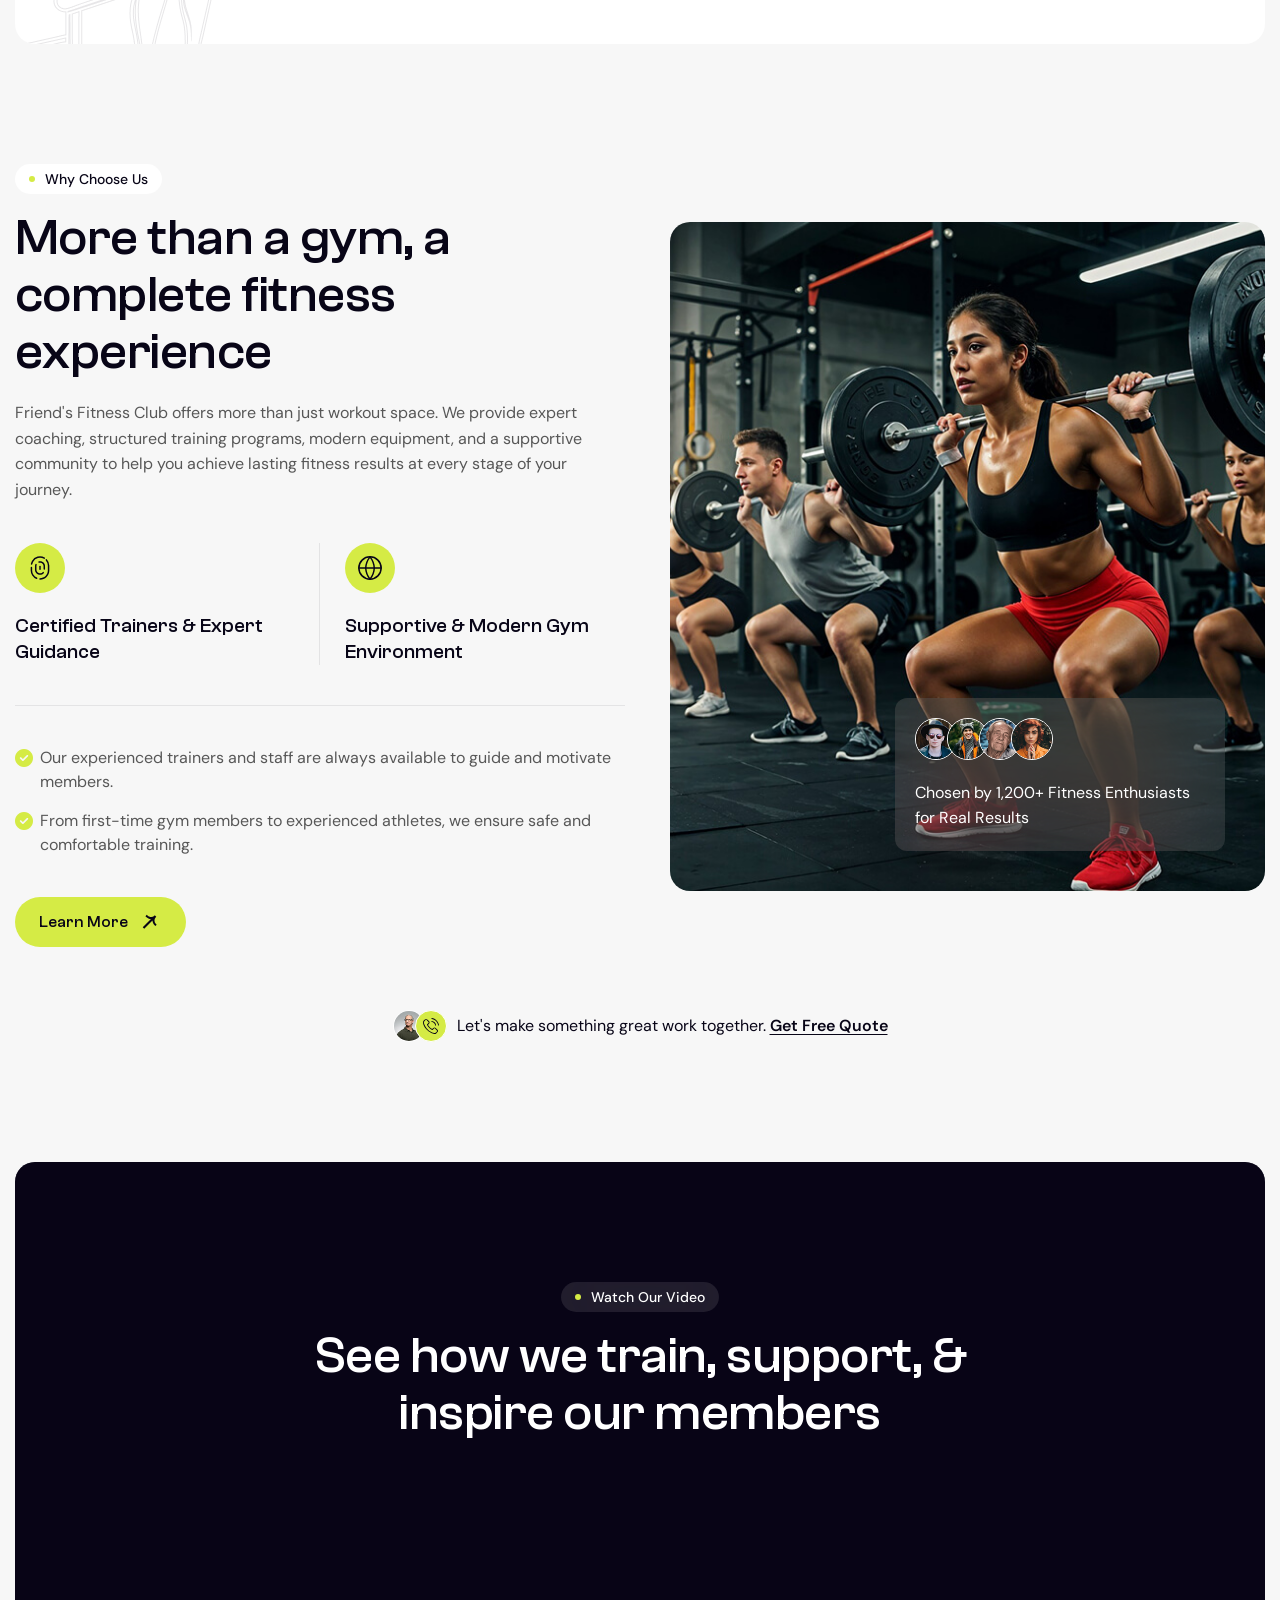
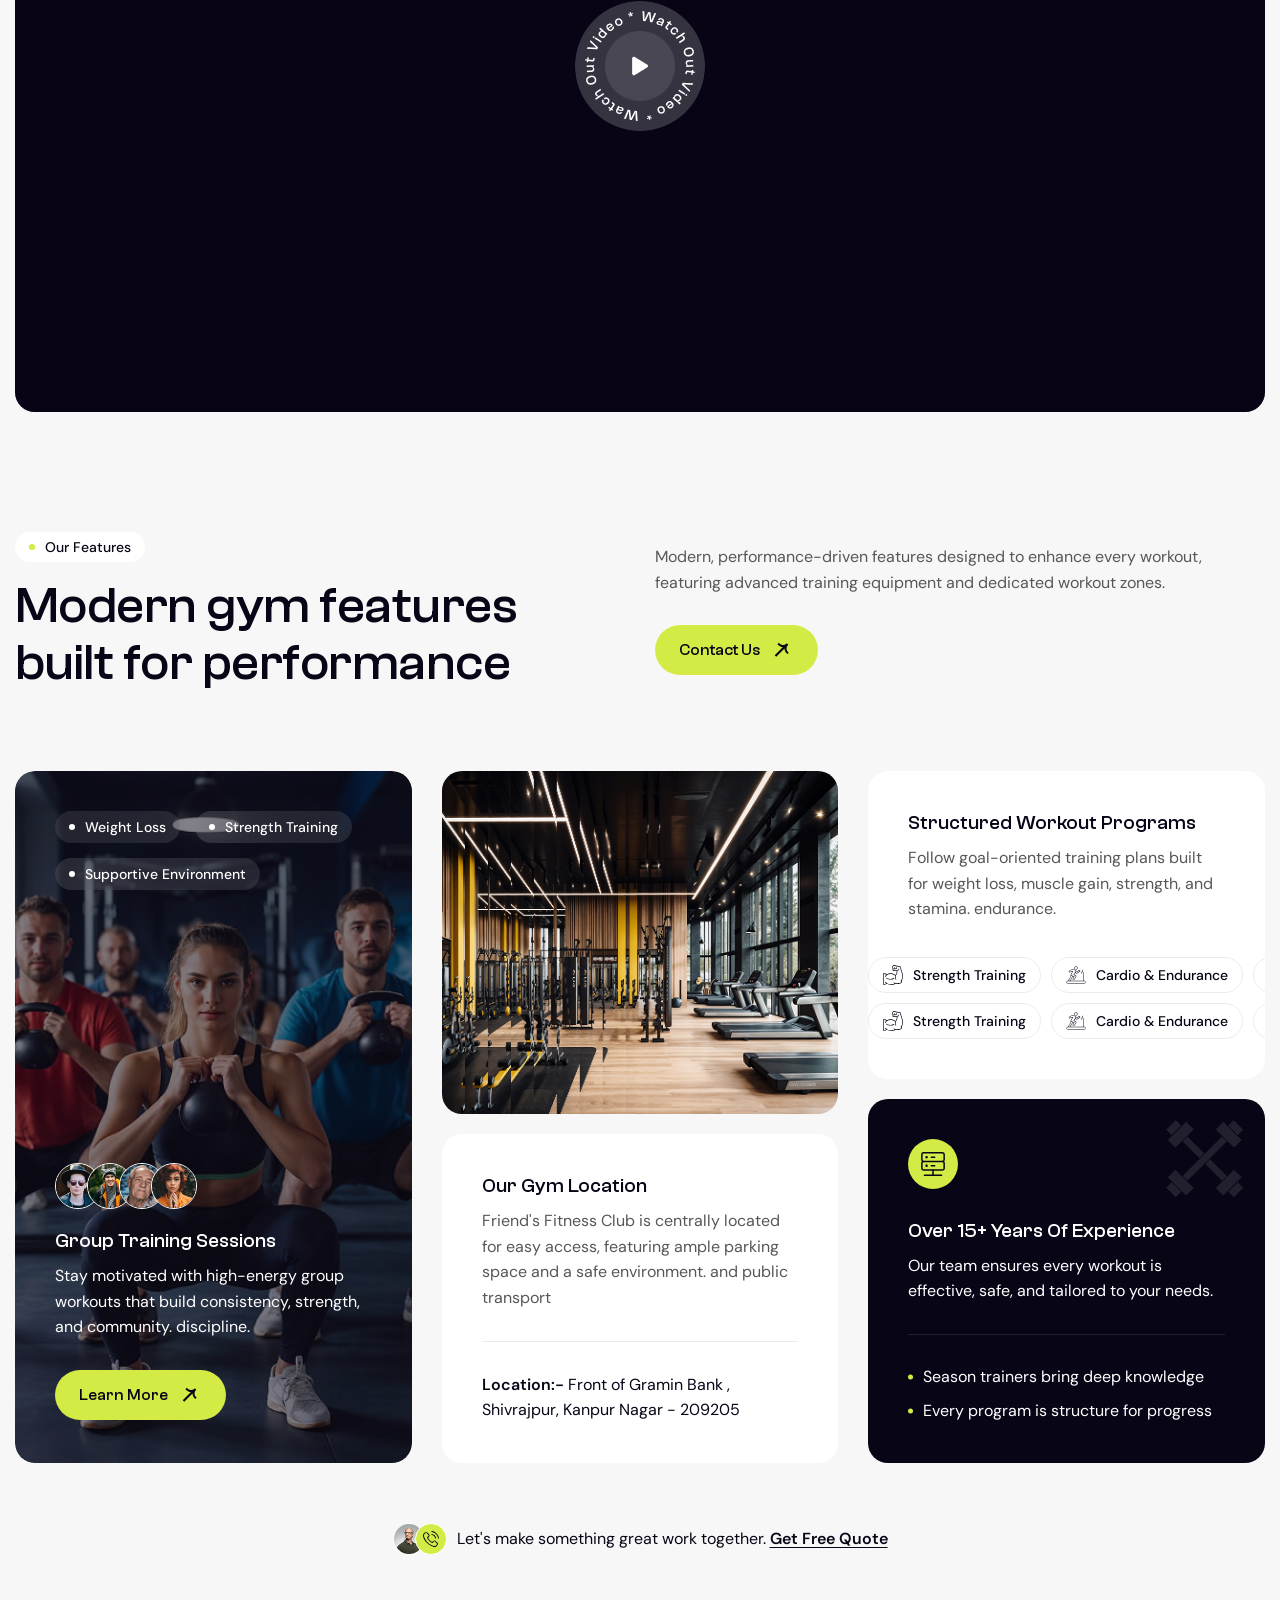
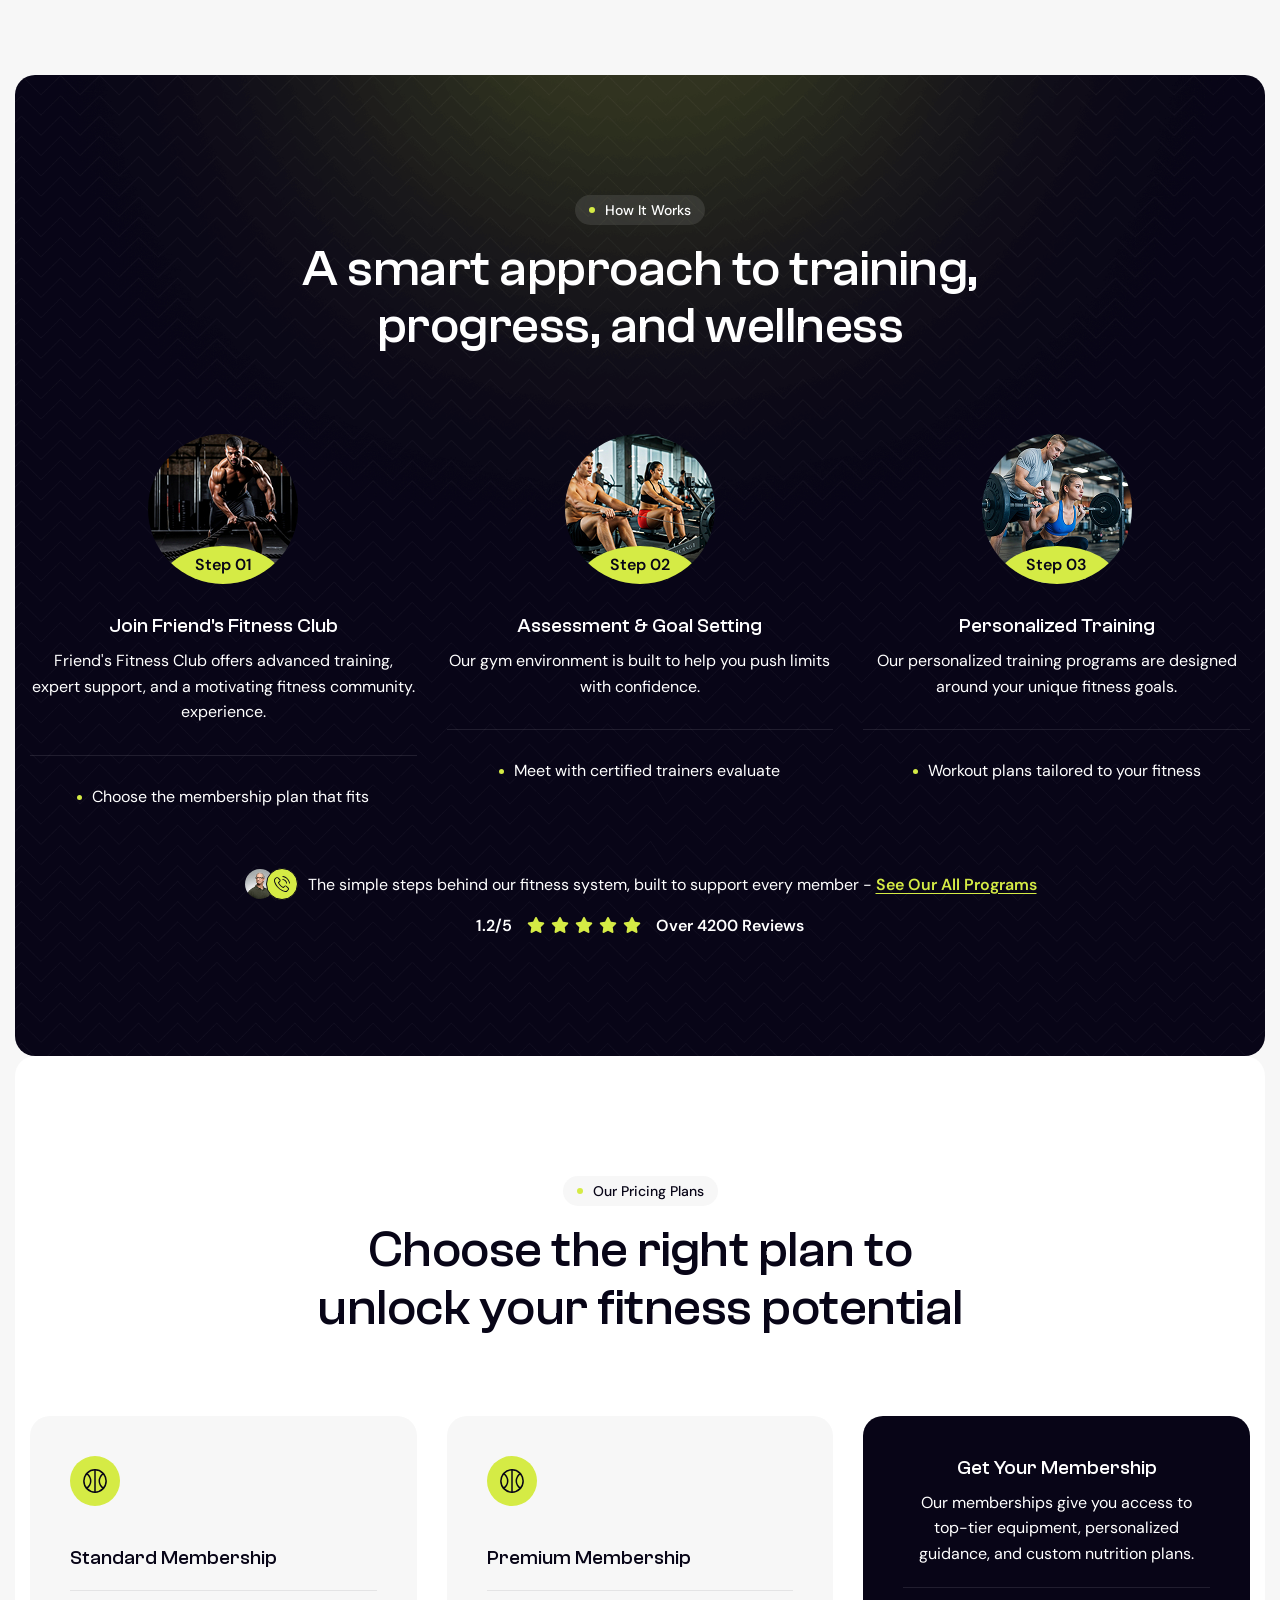
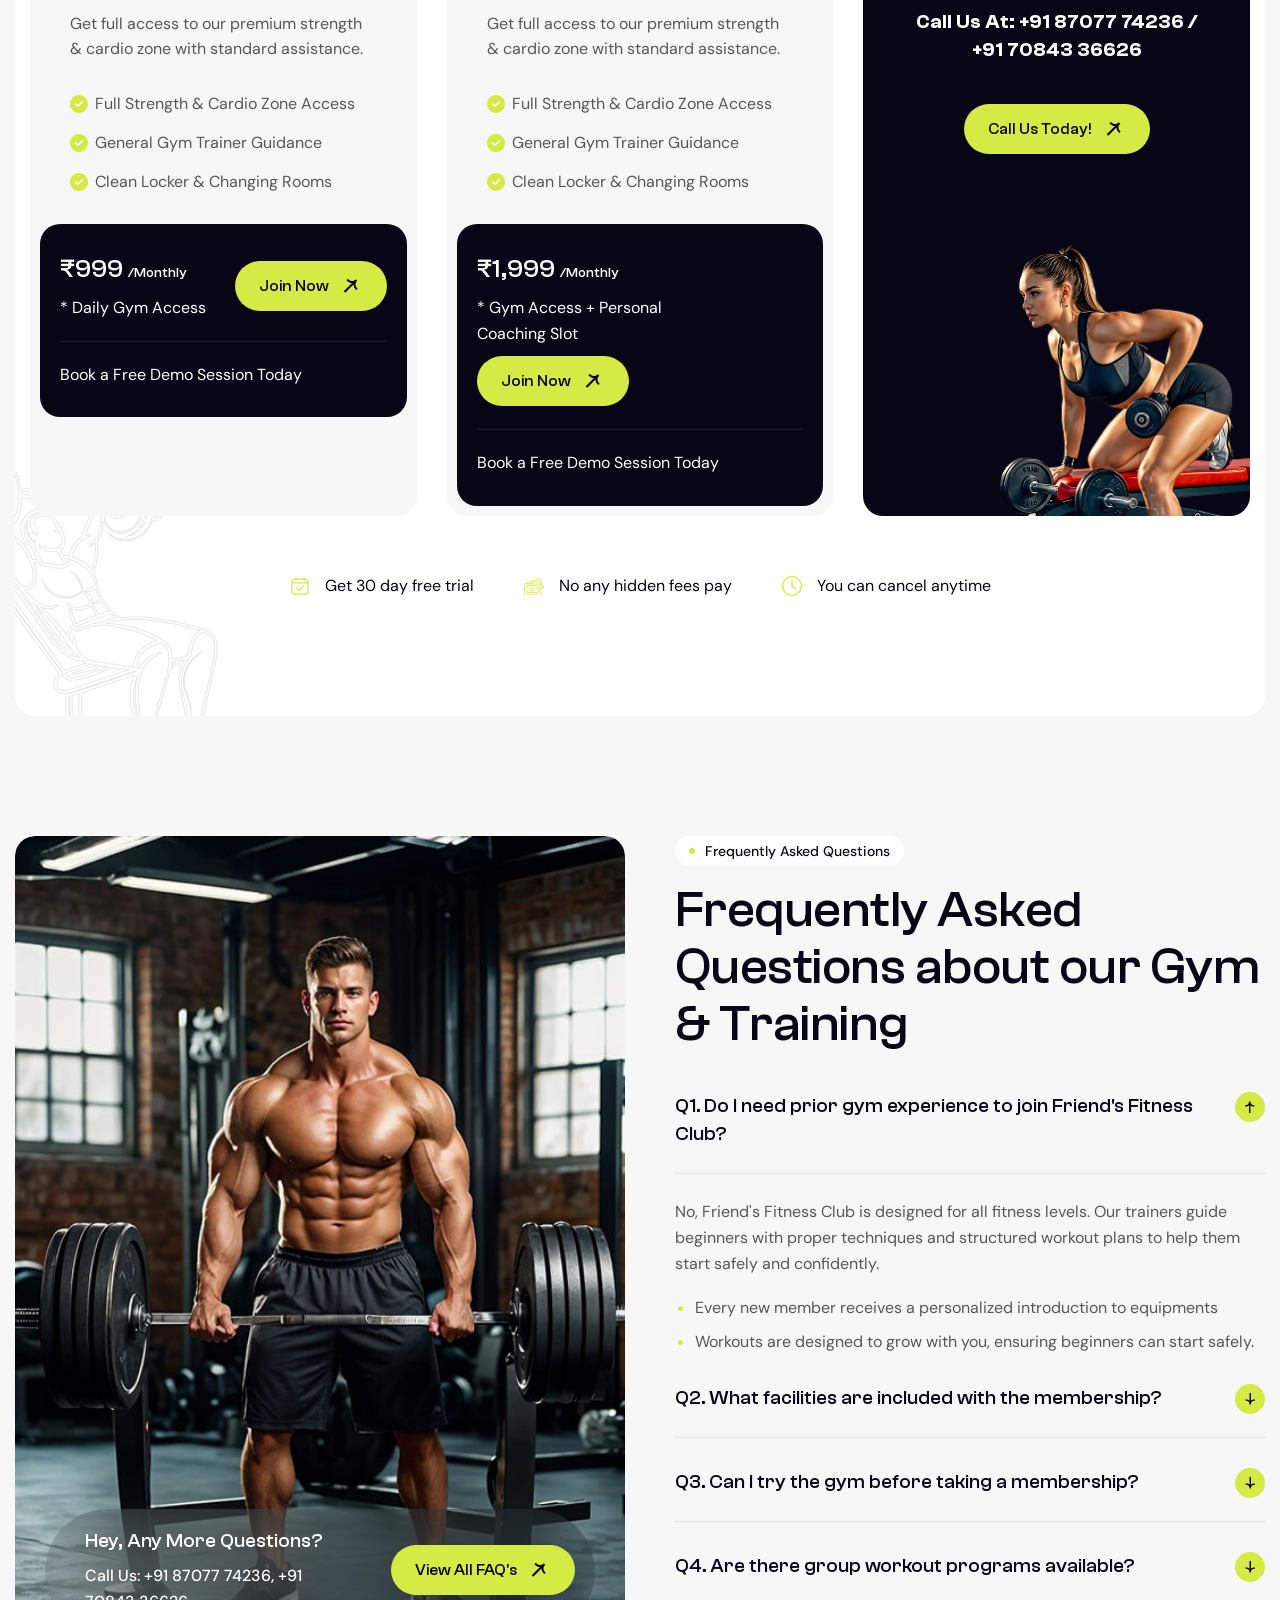
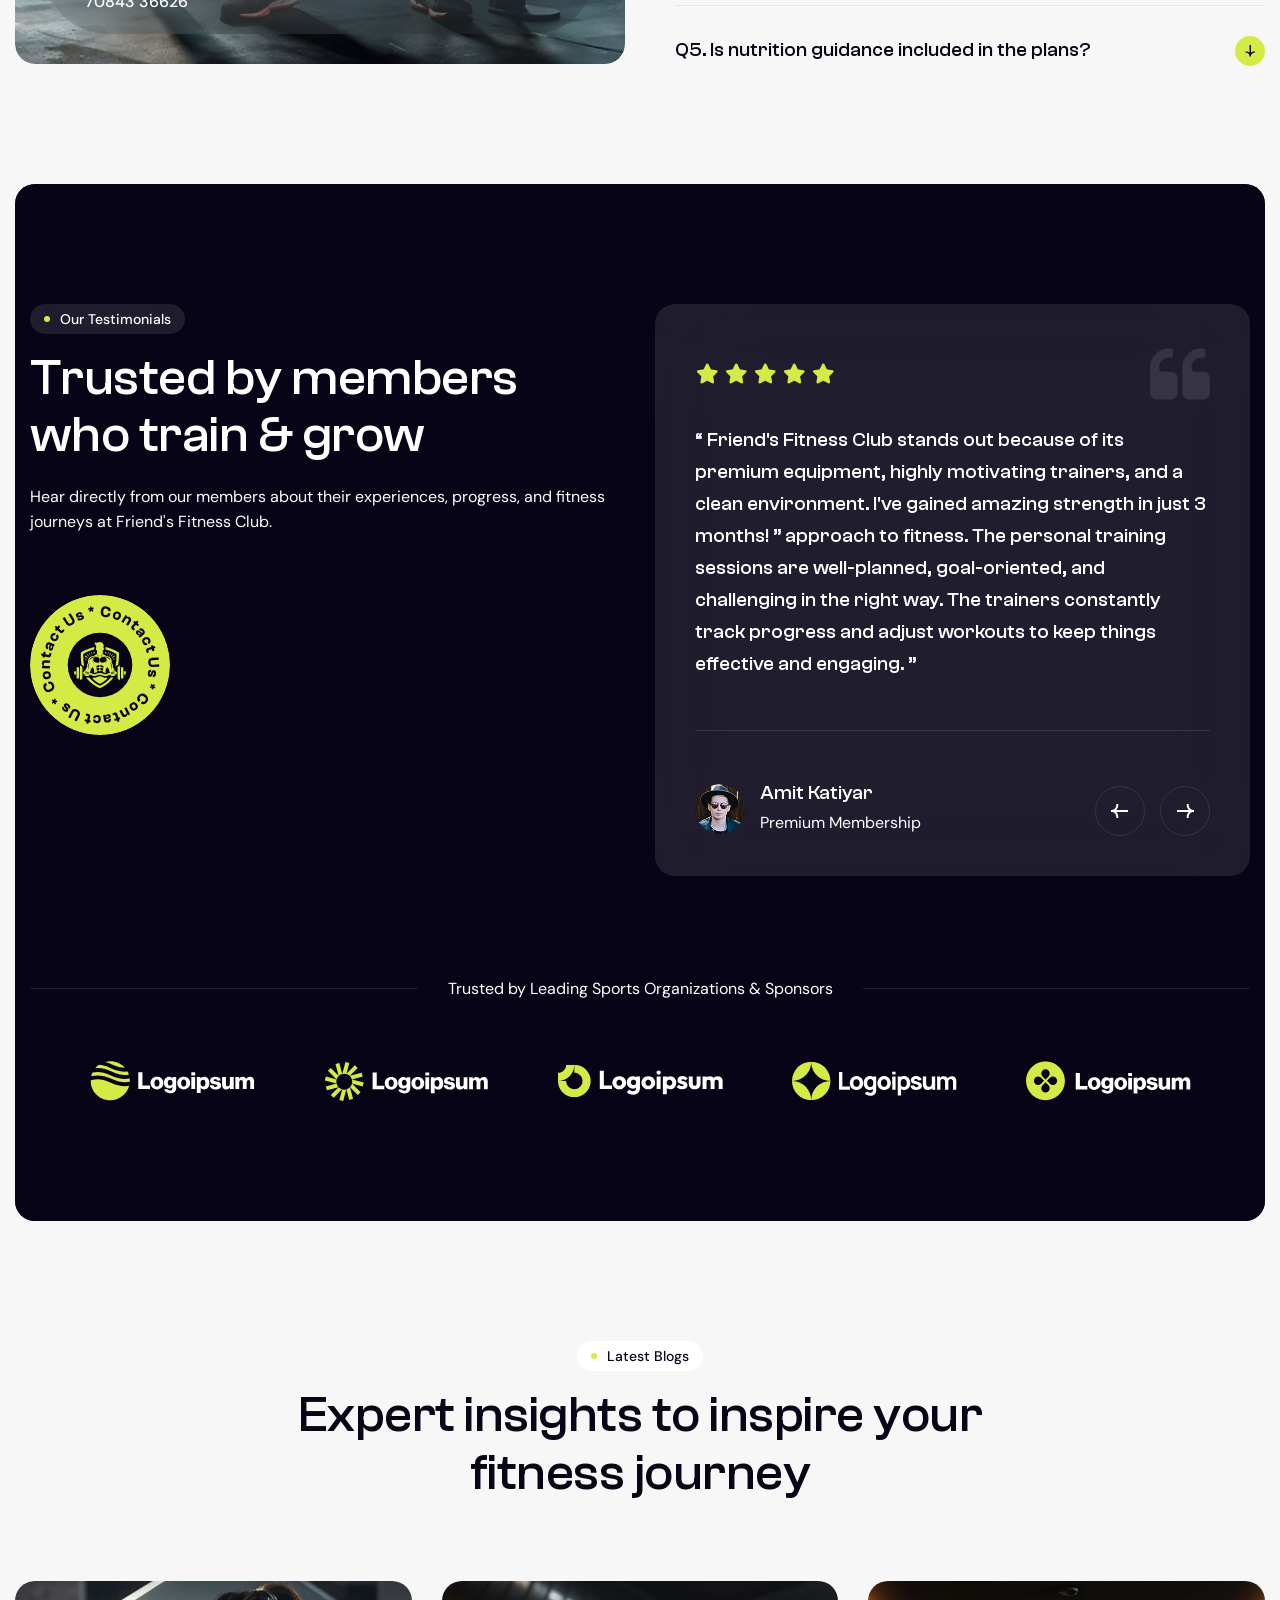
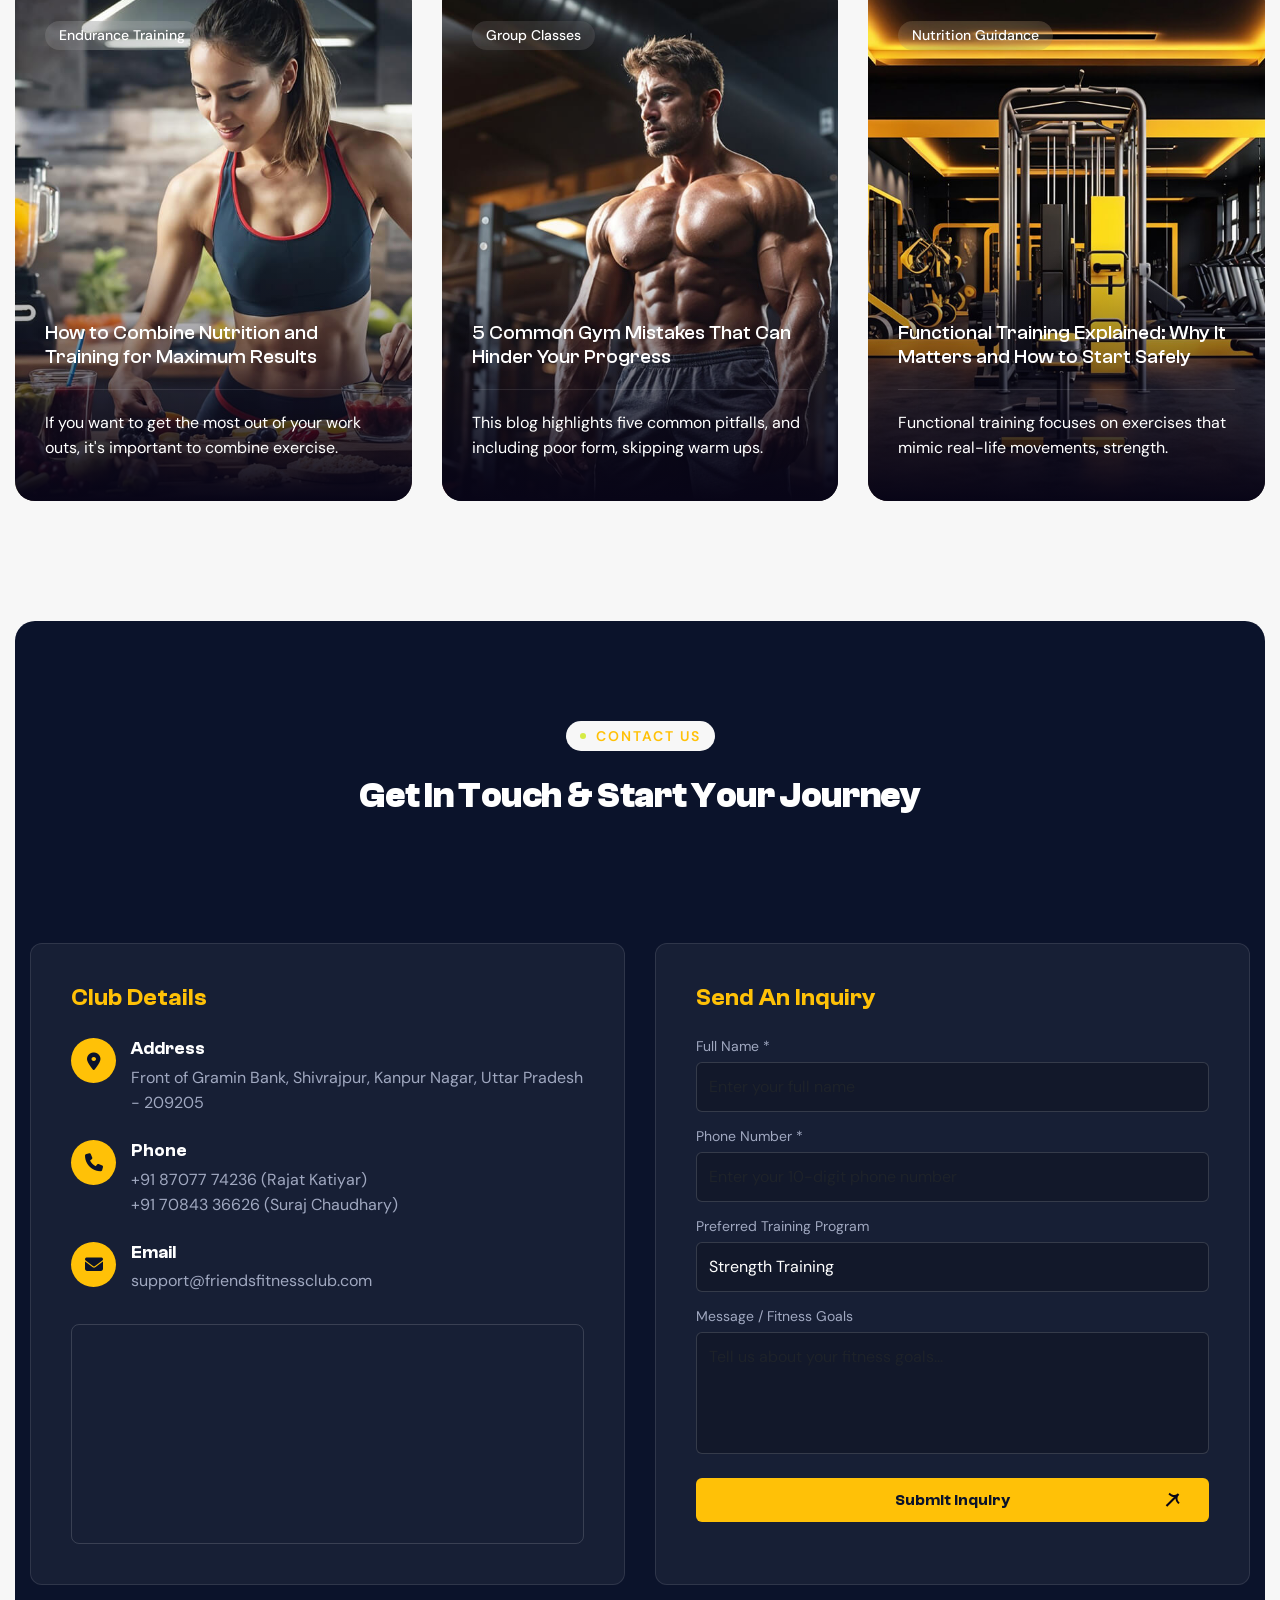
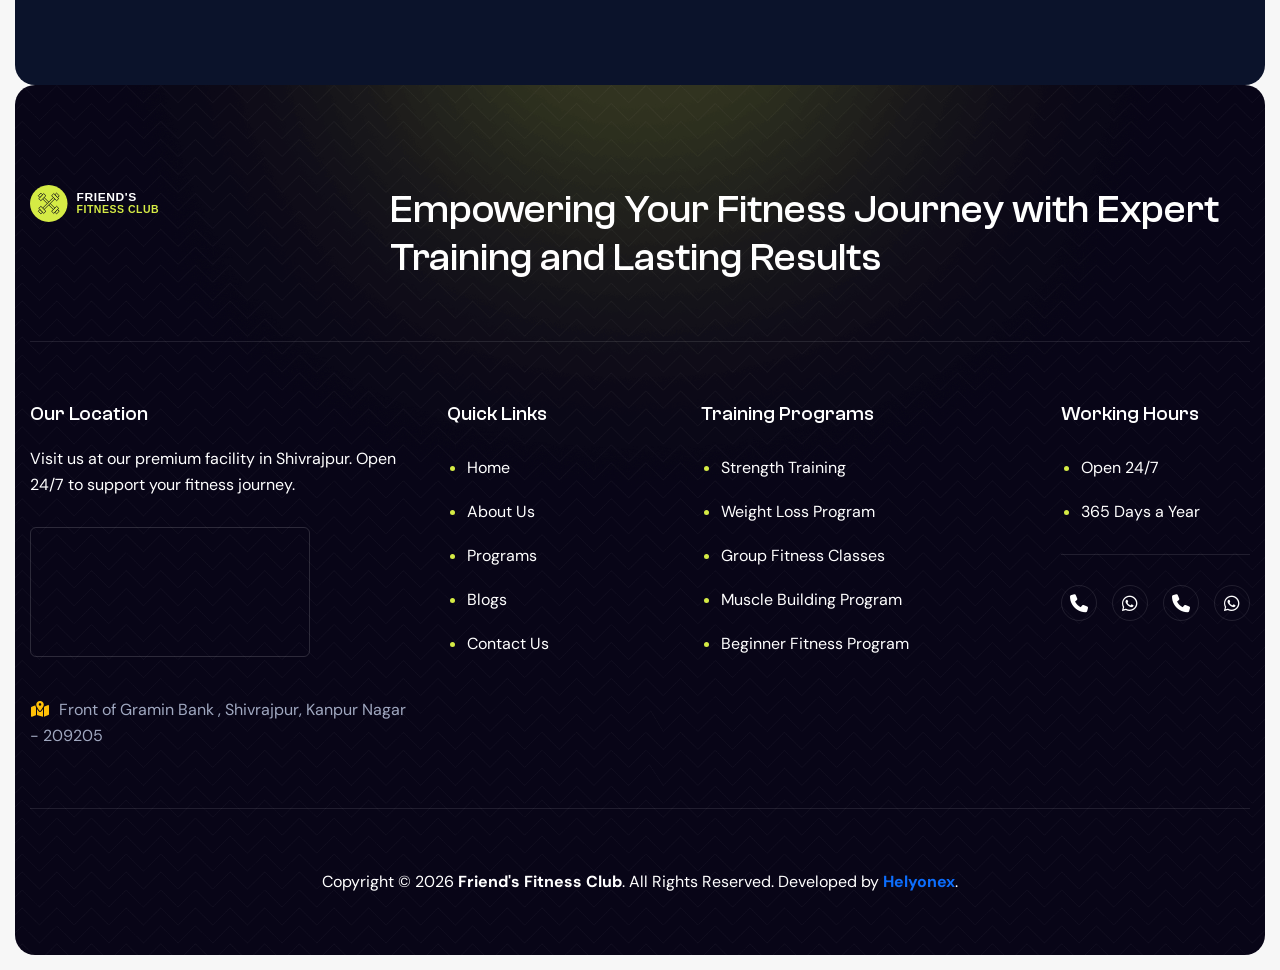
==== commit 75ba961b: "add scroll-to-top button with smooth transition and visibility logic" ====
--- a/index.html
+++ b/index.html
@@ -4102,6 +4102,83 @@
         }
     </style>
     <!-- Floating Call Now Button End -->
+
+    <!-- Go To Top Button Start -->
+    <a href="#" id="goToTopBtn" class="go-to-top-btn" title="Go to Top">
+        <i class="fa-solid fa-arrow-up"></i>
+    </a>
+
+    <style>
+        .go-to-top-btn {
+            position: fixed;
+            bottom: 30px;
+            right: 30px;
+            background-color: #ffc107;
+            color: #0b132b !important;
+            width: 55px;
+            height: 55px;
+            border-radius: 50%;
+            display: flex;
+            align-items: center;
+            justify-content: center;
+            box-shadow: 0 4px 20px rgba(0, 0, 0, 0.4);
+            z-index: 99999;
+            text-decoration: none;
+            transition: opacity 0.4s ease, transform 0.4s ease, visibility 0.4s ease, background-color 0.3s ease;
+            opacity: 0;
+            visibility: hidden;
+            transform: translateY(20px);
+        }
+        .go-to-top-btn.show {
+            opacity: 1;
+            visibility: visible;
+            transform: translateY(0);
+        }
+        .go-to-top-btn i {
+            font-size: 22px;
+            transition: transform 0.3s ease;
+        }
+        .go-to-top-btn:hover {
+            background-color: #ffca2c;
+            box-shadow: 0 6px 25px rgba(255, 193, 7, 0.4);
+        }
+        .go-to-top-btn:hover i {
+            transform: translateY(-4px);
+        }
+        /* Responsiveness for mobile displays */
+        @media (max-width: 575px) {
+            .go-to-top-btn {
+                bottom: 25px;
+                right: 25px;
+                width: 50px;
+                height: 50px;
+            }
+            .go-to-top-btn i {
+                font-size: 18px;
+            }
+        }
+    </style>
+
+    <script>
+        // Go To Top Button Scroll Logic
+        window.addEventListener('scroll', function() {
+            var goToTopBtn = document.getElementById('goToTopBtn');
+            if (window.scrollY > 300) {
+                goToTopBtn.classList.add('show');
+            } else {
+                goToTopBtn.classList.remove('show');
+            }
+        });
+        
+        document.getElementById('goToTopBtn').addEventListener('click', function(event) {
+            event.preventDefault();
+            window.scrollTo({
+                top: 0,
+                behavior: 'smooth'
+            });
+        });
+    </script>
+    <!-- Go To Top Button End -->
 </body>
 
 
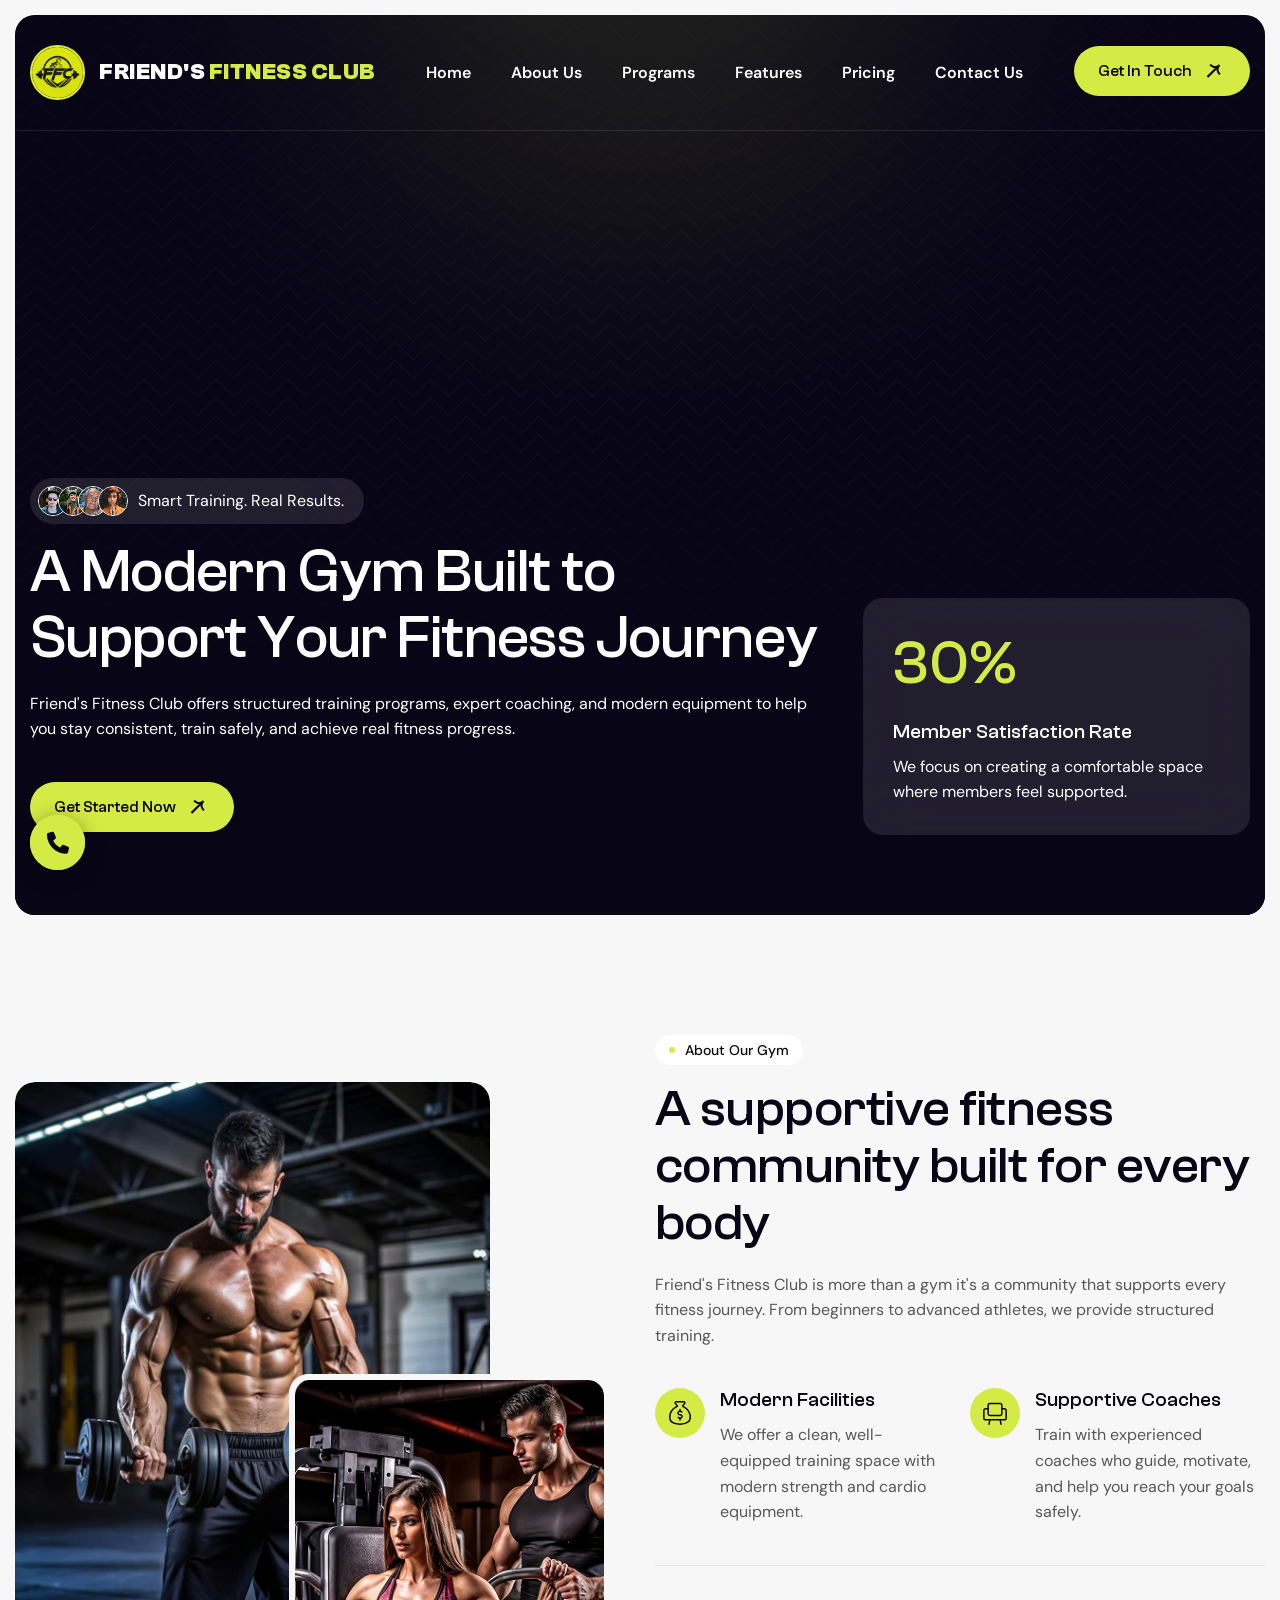
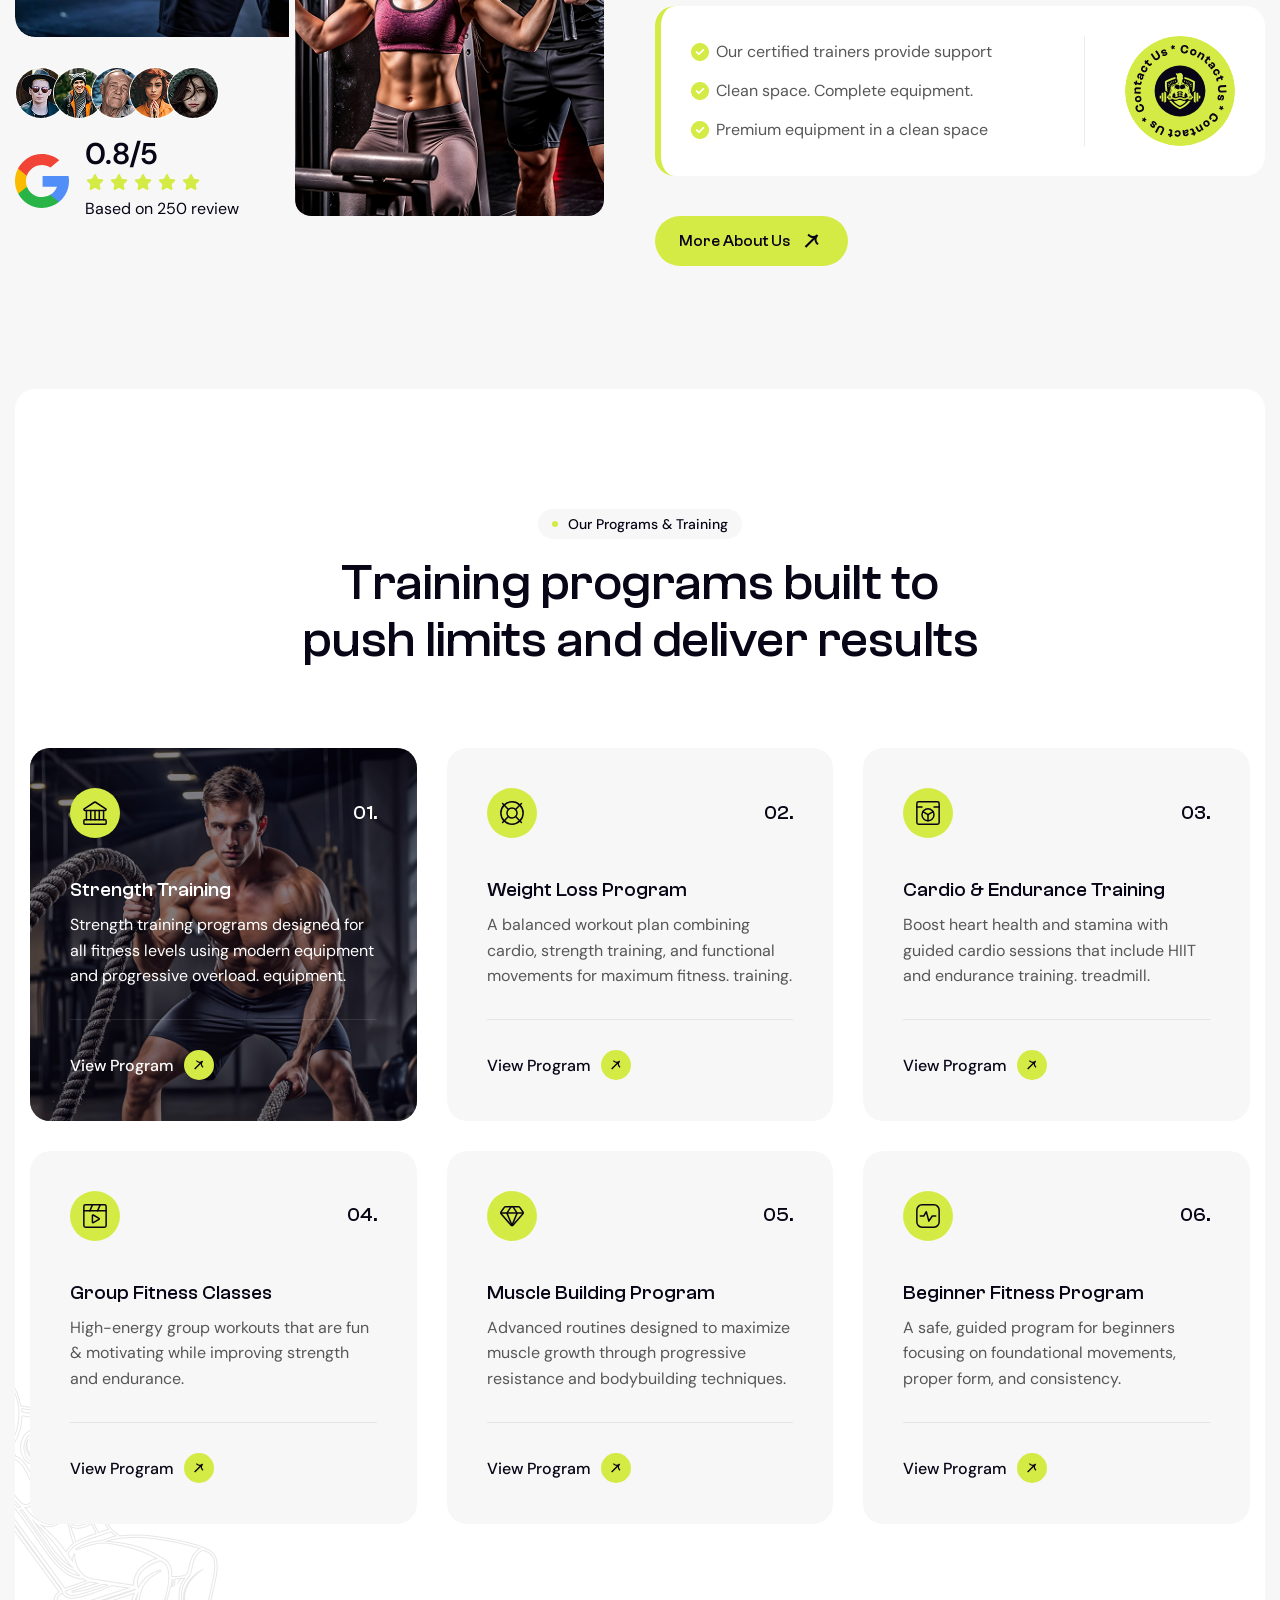
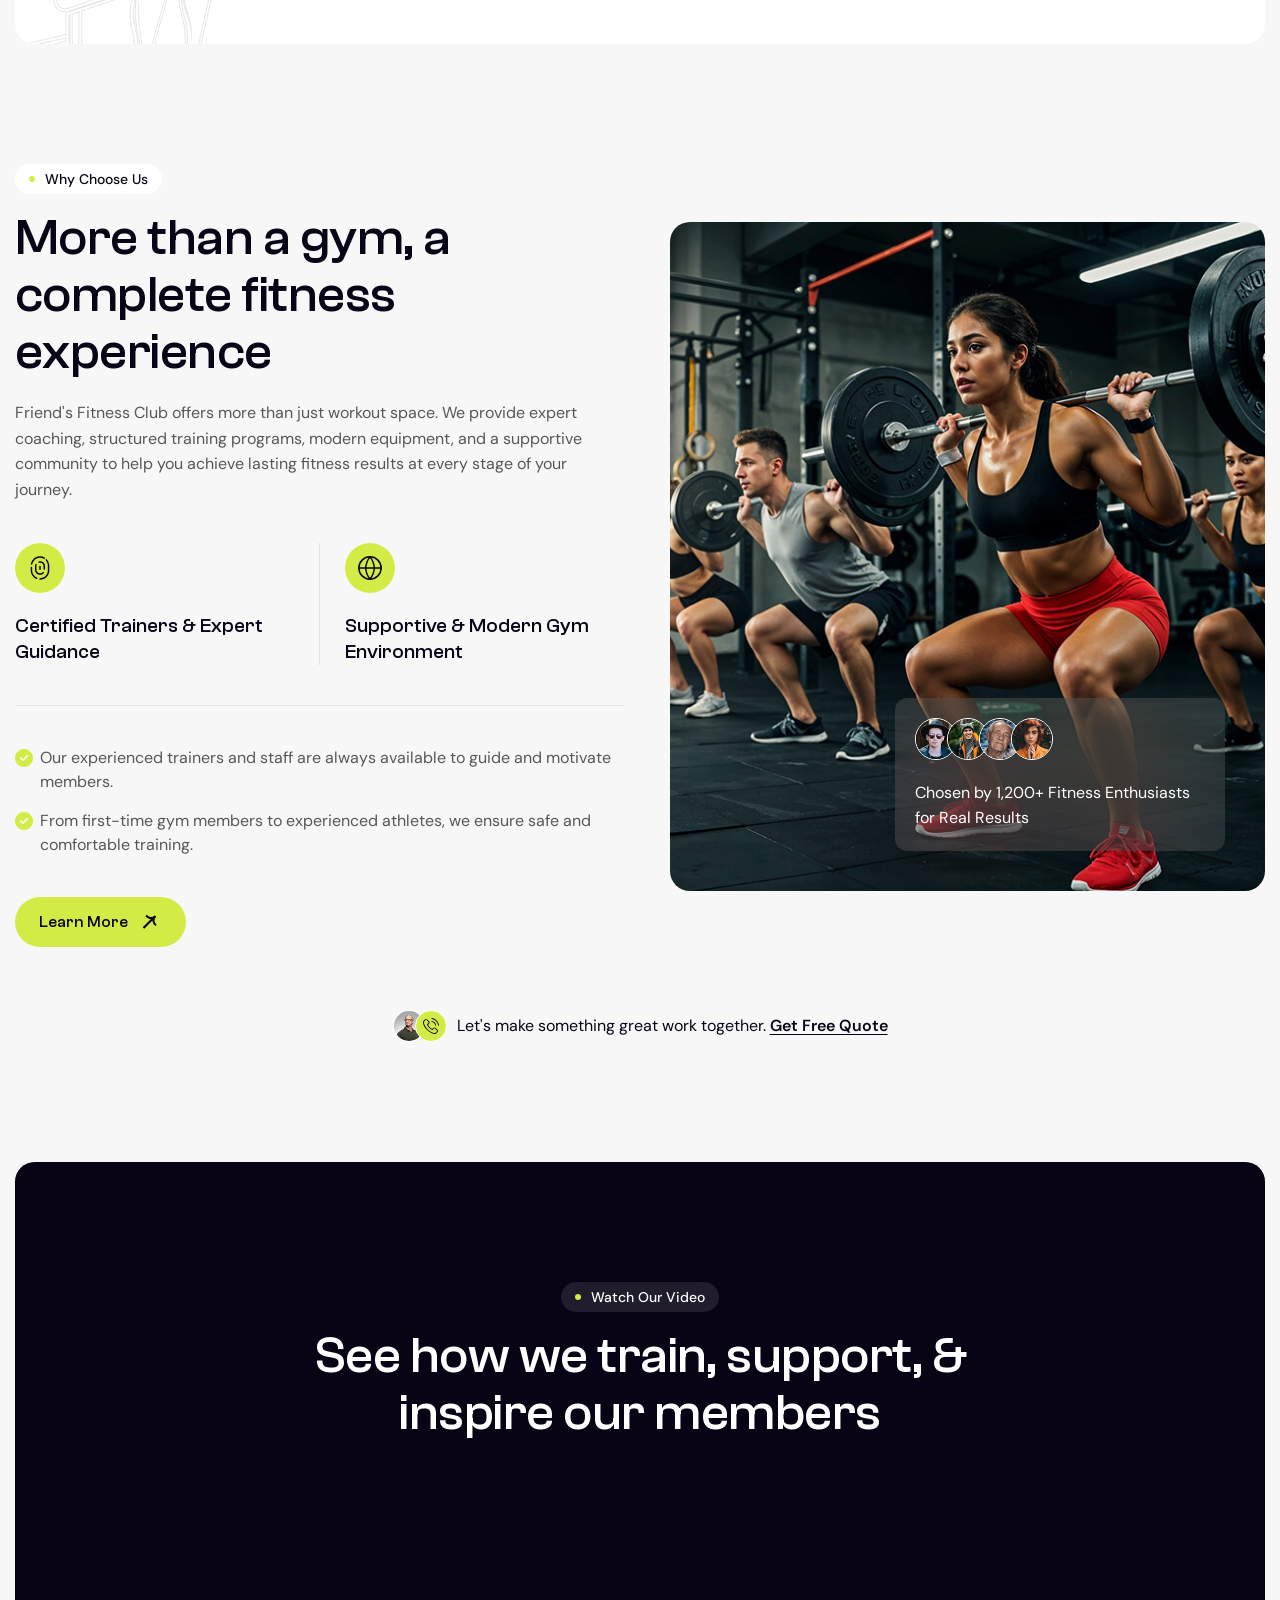
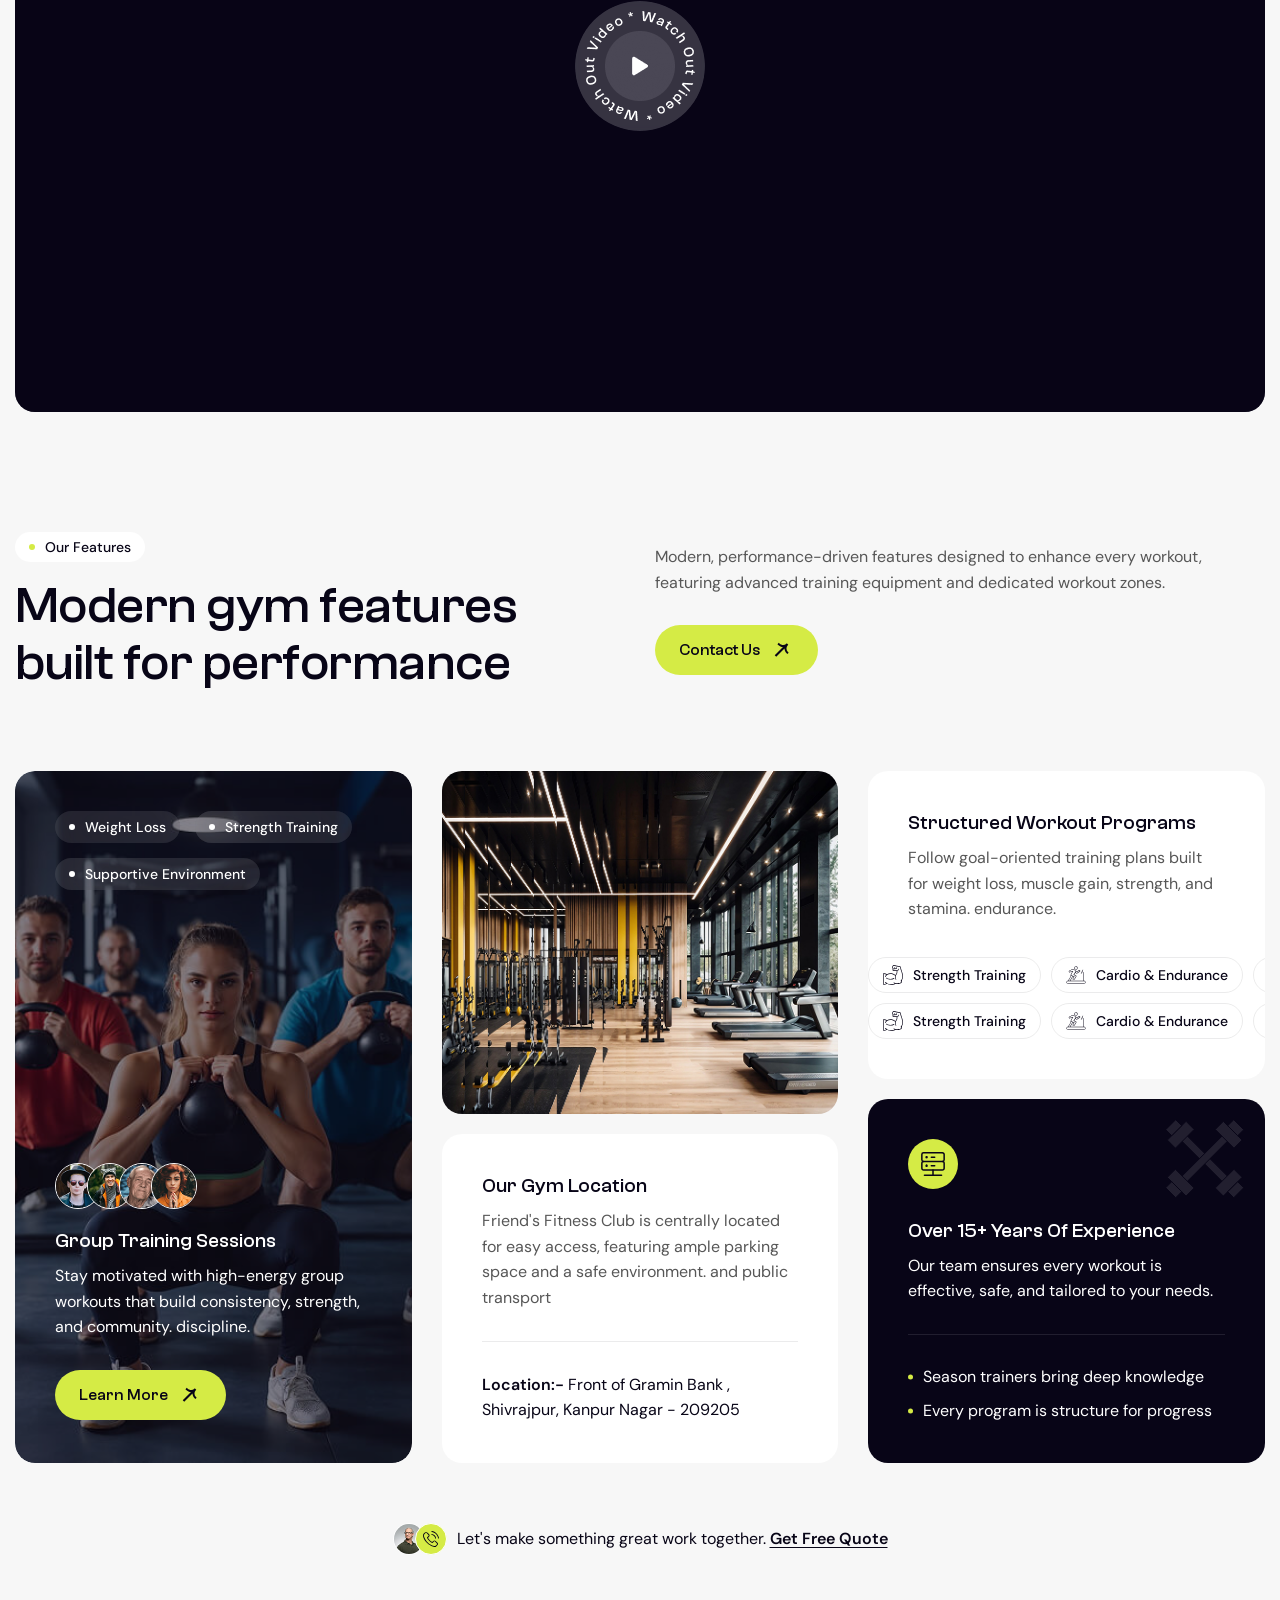
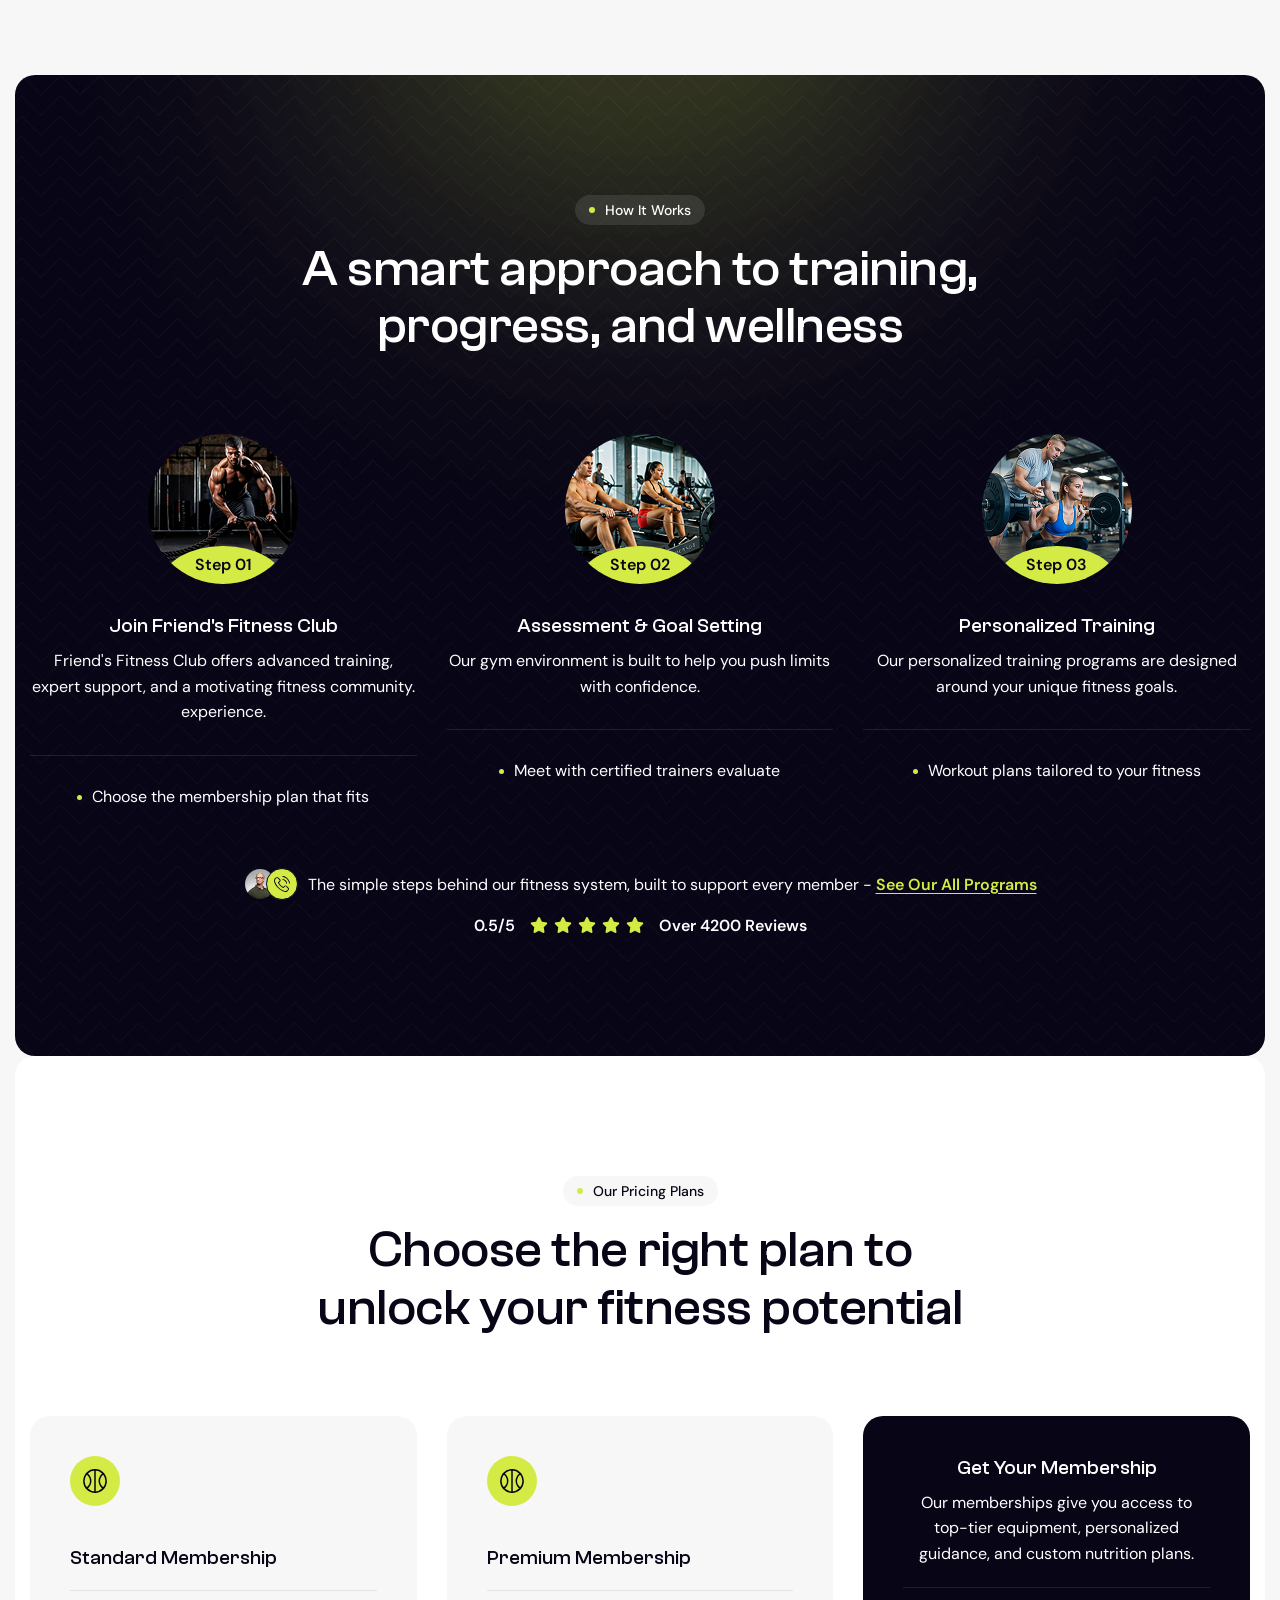
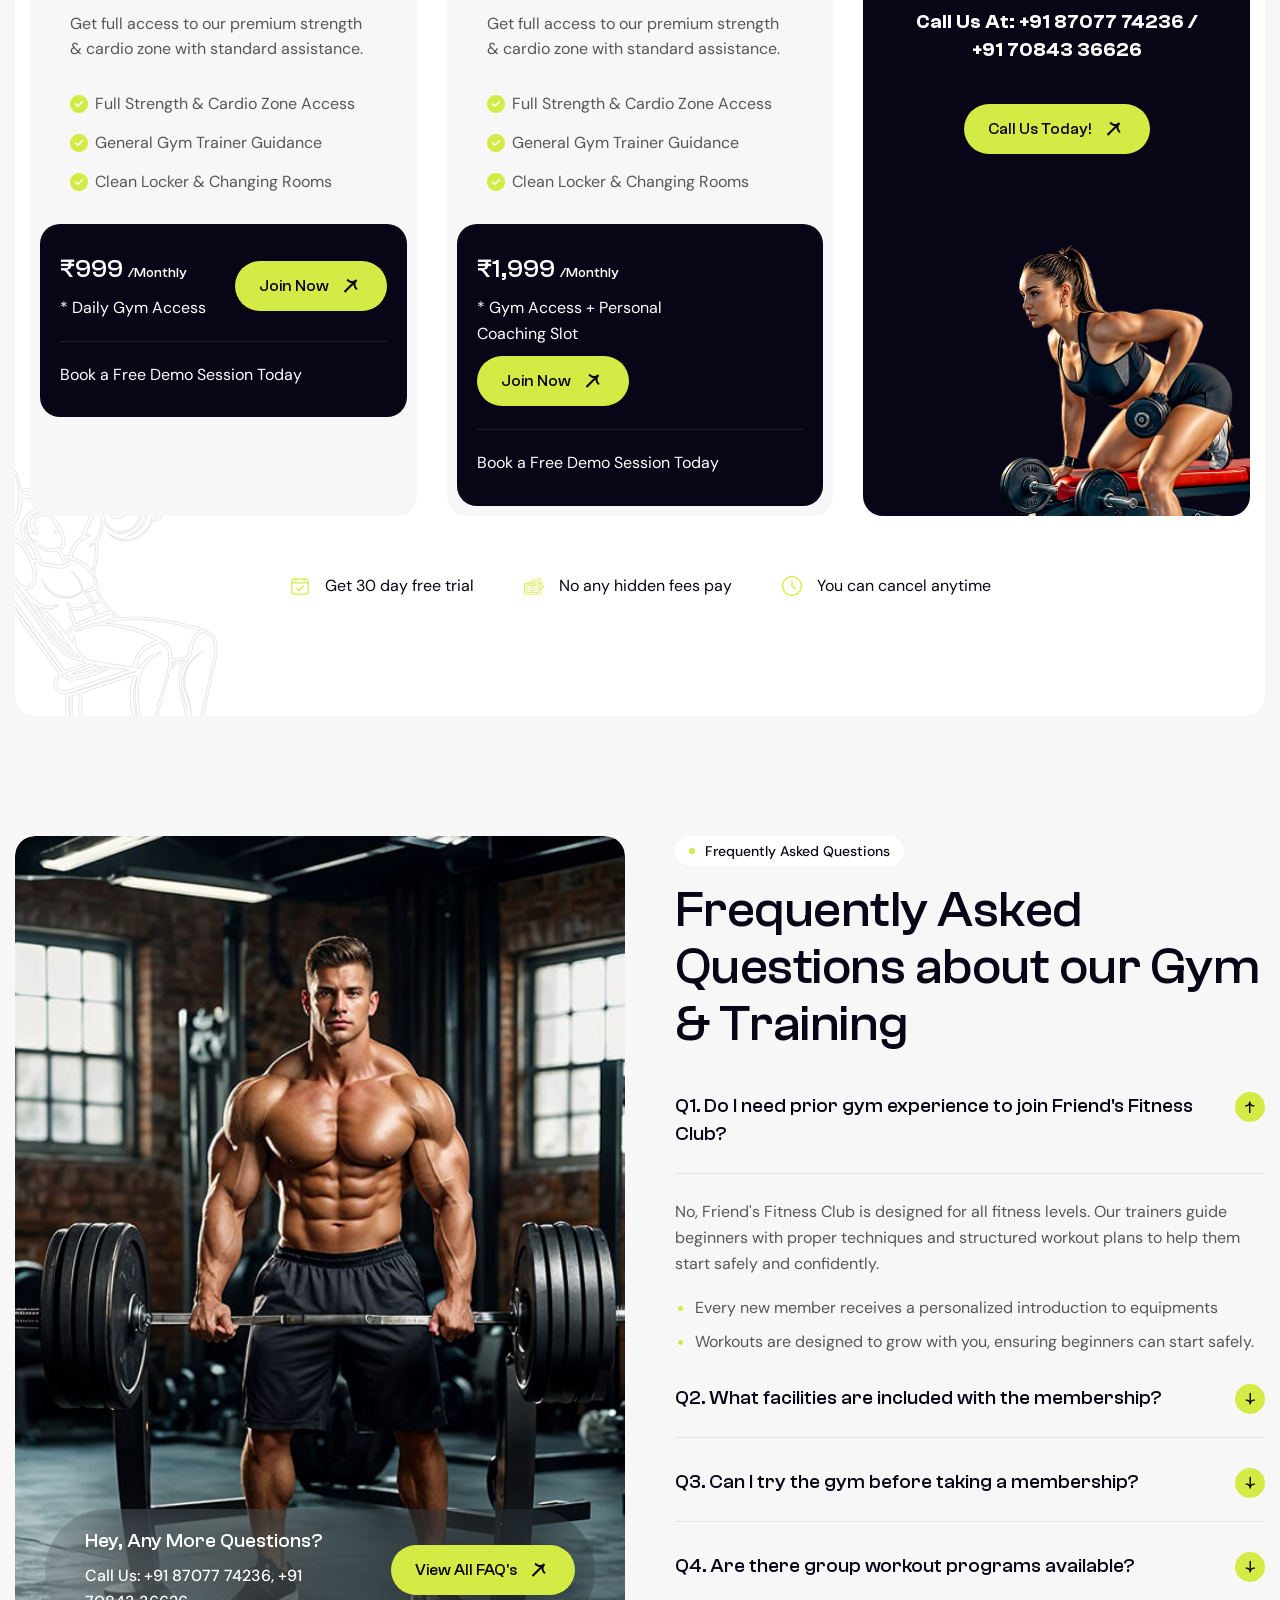
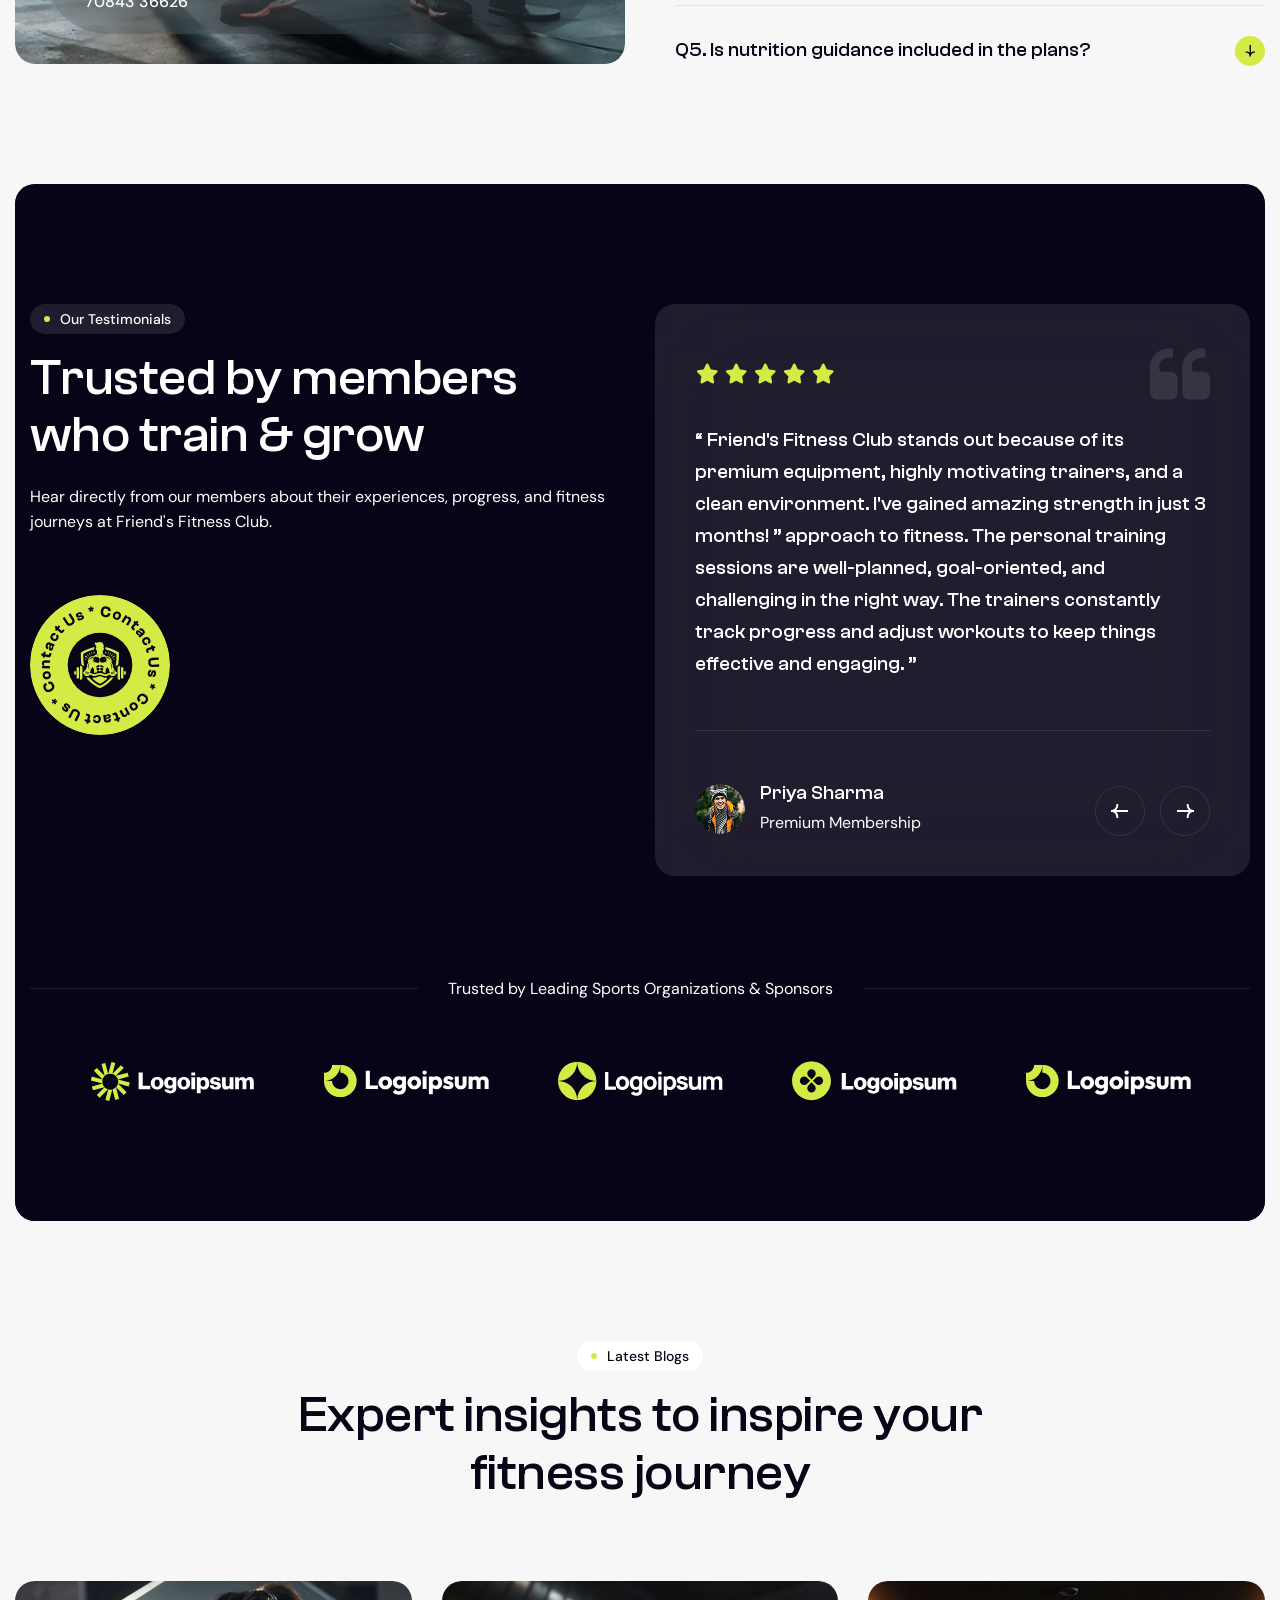
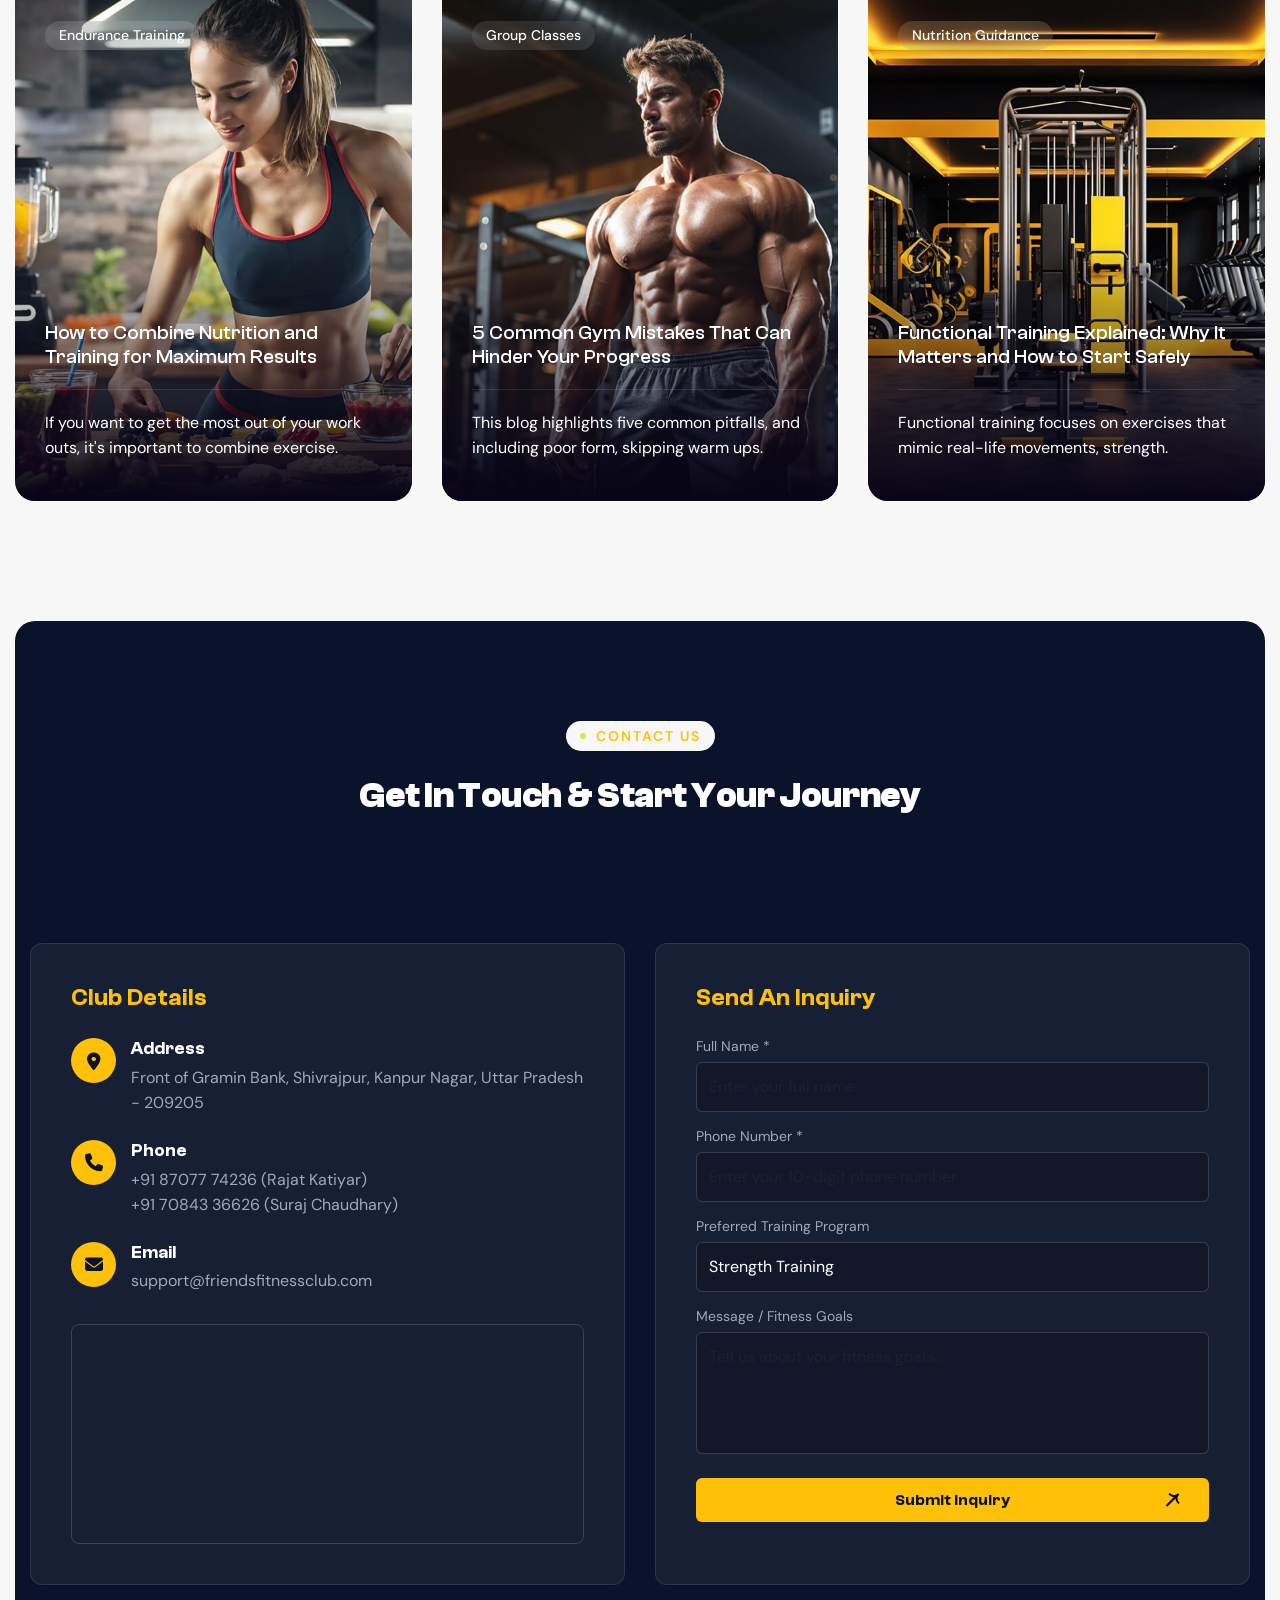
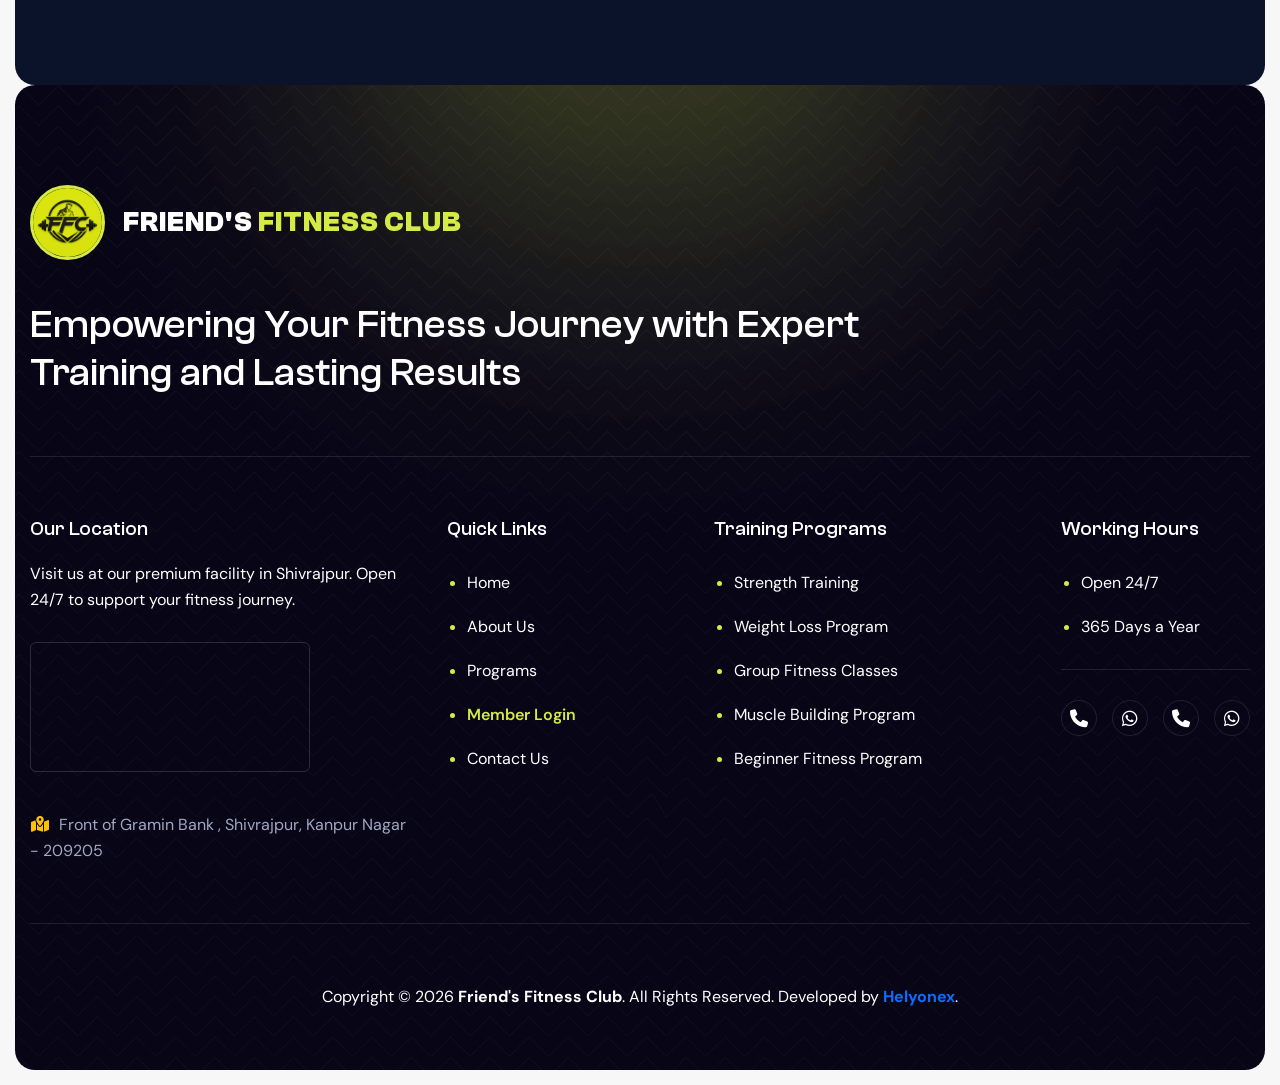
==== commit 628a8f40: "redesign logo branding and update navigation with member login and improved utility buttons" ====
--- a/index.html
+++ b/index.html
@@ -84,7 +84,7 @@
 
             <div class="loading"></div>
 
-            <div id="loading-icon"><img src="images/loader.svg" alt=""></div>
+            <div id="loading-icon"><img src="images/logo-icon.png" alt="Loading" style="width: 55px; height: 55px; border-radius: 50%; object-fit: cover; border: 2px solid var(--accent-color);"></div>
 
         </div>
 
@@ -106,9 +106,15 @@
 
                     <!-- Logo Start -->
 
-                    <a class="navbar-brand" href="#home">
-
-                        <img src="images/logo.svg" alt="Logo">
+                    <a class="navbar-brand" href="#home" style="display: flex; align-items: center; gap: 14px; text-decoration: none;">
+
+                        <img src="images/logo-icon.png" alt="Friend's Fitness Club Icon" style="width: 55px; height: 55px; border-radius: 50%; object-fit: cover; border: 2.5px solid var(--accent-color);">
+
+                        <span class="brand-name-text" style="font-family: var(--accent-font); font-size: 23px; font-weight: 700; color: #ffffff; text-transform: uppercase; letter-spacing: 0.5px; line-height: 1.1;">
+
+                            Friend's <span style="color: var(--accent-color);">Fitness Club</span>
+
+                        </span>
 
                     </a>
 
@@ -142,6 +148,8 @@
 
                                 <li class="nav-item"><a class="nav-link" href="#contact">Contact Us</a></li>
 
+
+
                             </ul>
 
                         </div>
@@ -152,8 +160,8 @@
 
                         <div class="header-btn">
 
-                            <a href="https://fitstack.nextgenapplication.com/login/"
-                                class="btn-default btn-highlighted">Login</a>
+                            <a href="#contact"
+                                class="btn-default btn-highlighted">Get In Touch</a>
 
                         </div>
 
@@ -163,11 +171,7 @@
 
                     <!-- Main Menu End -->
 
-                    <div class="mobile-login-btn-container d-lg-none" style="margin-left: auto; margin-right: 15px; z-index: 999;">
-
-                        <a href="https://fitstack.nextgenapplication.com/login/" class="btn-default btn-highlighted" style="padding: 6px 14px; font-size: 13px; border-radius: 4px; display: inline-block;">Login</a>
-
-                    </div>
+
 
                     <div class="navbar-toggle"></div>
 
@@ -3704,9 +3708,19 @@
 
                         <!-- Footer Logo Start -->
 
-                        <div class="footer-logo">
-
-                            <img src="images/logo.svg" alt="">
+                        <div class="footer-logo" style="margin-bottom: 25px;">
+
+                            <a href="#home" style="display: flex; align-items: center; justify-content: center; gap: 18px; text-decoration: none;">
+
+                                <img src="images/logo-icon.png" alt="Friend's Fitness Club Icon" style="width: 75px; height: 75px; border-radius: 50%; object-fit: cover; border: 3px solid var(--accent-color);">
+
+                                <span style="font-family: var(--accent-font); font-size: 28px; font-weight: 800; color: #ffffff; text-transform: uppercase; letter-spacing: 1px; line-height: 1.1;">
+
+                                    Friend's <span style="color: var(--accent-color);">Fitness Club</span>
+
+                                </span>
+
+                            </a>
 
                         </div>
 
@@ -3807,7 +3821,7 @@
 
                                 <li><a href="#programs">Programs</a></li>
 
-                                <li><a href="#blog">Blogs</a></li>
+                                <li><a href="https://fitstack.nextgenapplication.com/login/" target="_blank" style="color: var(--accent-color) !important; font-weight: 600;">Member Login</a></li>
 
                                 <li><a href="#contact">Contact Us</a></li>
 
@@ -4037,14 +4051,42 @@
     <a href="tel:+918707774236" class="floating-call-btn" title="Call Now">
         <i class="fa-solid fa-phone"></i>
     </a>
+    
+    <!-- Go To Top Button Start -->
+    <a href="#" id="goToTopBtn" class="go-to-top-btn" title="Go to Top">
+        <i class="fa-solid fa-arrow-up"></i>
+    </a>
 
     <style>
+        /* Mobile Login Button Styles */
+        .mobile-login-btn {
+            background-color: var(--accent-color);
+            color: var(--primary-color) !important;
+            padding: 8px 18px;
+            font-size: 14px;
+            font-weight: 600;
+            border-radius: 30px;
+            text-transform: uppercase;
+            letter-spacing: 0.5px;
+            display: inline-block;
+            transition: all 0.3s ease;
+            box-shadow: 0 3px 12px rgba(255, 193, 7, 0.25);
+            text-decoration: none;
+            border: none;
+        }
+        .mobile-login-btn:hover {
+            background-color: var(--white-color);
+            color: var(--primary-color) !important;
+            box-shadow: 0 4px 15px rgba(255, 255, 255, 0.3);
+        }
+
+        /* Floating Call Now Button Styles */
         .floating-call-btn {
             position: fixed;
             bottom: 30px;
             left: 30px;
-            background-color: #ffc107;
-            color: #0b132b !important;
+            background-color: var(--accent-color);
+            color: var(--primary-color) !important;
             width: 55px;
             height: 55px;
             border-radius: 50%;
@@ -4061,17 +4103,17 @@
         }
         .floating-call-btn:hover {
             transform: scale(1.1);
-            background-color: #ffca2c;
-            box-shadow: 0 6px 25px rgba(255, 193, 7, 0.4);
+            background-color: var(--white-color);
+            box-shadow: 0 6px 25px rgba(255, 255, 255, 0.3);
         }
-        /* Ripple pulsing animation around the button */
+        /* Ripple pulsing animation around the call button */
         .floating-call-btn::after {
             content: '';
             position: absolute;
             width: 100%;
             height: 100%;
             border-radius: 50%;
-            border: 2px solid #ffc107;
+            border: 2px solid var(--accent-color);
             top: 0;
             left: 0;
             animation: call-pulse-ripple 1.8s infinite ease-out;
@@ -4088,33 +4130,14 @@
                 opacity: 0;
             }
         }
-        /* Responsiveness for small mobile displays */
-        @media (max-width: 575px) {
-            .floating-call-btn {
-                bottom: 25px;
-                left: 25px;
-                width: 50px;
-                height: 50px;
-            }
-            .floating-call-btn i {
-                font-size: 18px;
-            }
-        }
-    </style>
-    <!-- Floating Call Now Button End -->
-
-    <!-- Go To Top Button Start -->
-    <a href="#" id="goToTopBtn" class="go-to-top-btn" title="Go to Top">
-        <i class="fa-solid fa-arrow-up"></i>
-    </a>
-
-    <style>
+
+        /* Go To Top Button Styles */
         .go-to-top-btn {
             position: fixed;
             bottom: 30px;
             right: 30px;
-            background-color: #ffc107;
-            color: #0b132b !important;
+            background-color: var(--accent-color);
+            color: var(--primary-color) !important;
             width: 55px;
             height: 55px;
             border-radius: 50%;
@@ -4139,22 +4162,32 @@
             transition: transform 0.3s ease;
         }
         .go-to-top-btn:hover {
-            background-color: #ffca2c;
-            box-shadow: 0 6px 25px rgba(255, 193, 7, 0.4);
+            background-color: var(--white-color);
+            box-shadow: 0 6px 25px rgba(255, 255, 255, 0.3);
         }
         .go-to-top-btn:hover i {
             transform: translateY(-4px);
         }
-        /* Responsiveness for mobile displays */
+
+        /* Responsiveness for small mobile displays */
         @media (max-width: 575px) {
-            .go-to-top-btn {
+            .floating-call-btn, .go-to-top-btn {
                 bottom: 25px;
-                right: 25px;
                 width: 50px;
                 height: 50px;
             }
-            .go-to-top-btn i {
+            .floating-call-btn {
+                left: 25px;
+            }
+            .go-to-top-btn {
+                right: 25px;
+            }
+            .floating-call-btn i, .go-to-top-btn i {
                 font-size: 18px;
+            }
+            .mobile-login-btn {
+                padding: 6px 14px;
+                font-size: 12px;
             }
         }
     </style>
